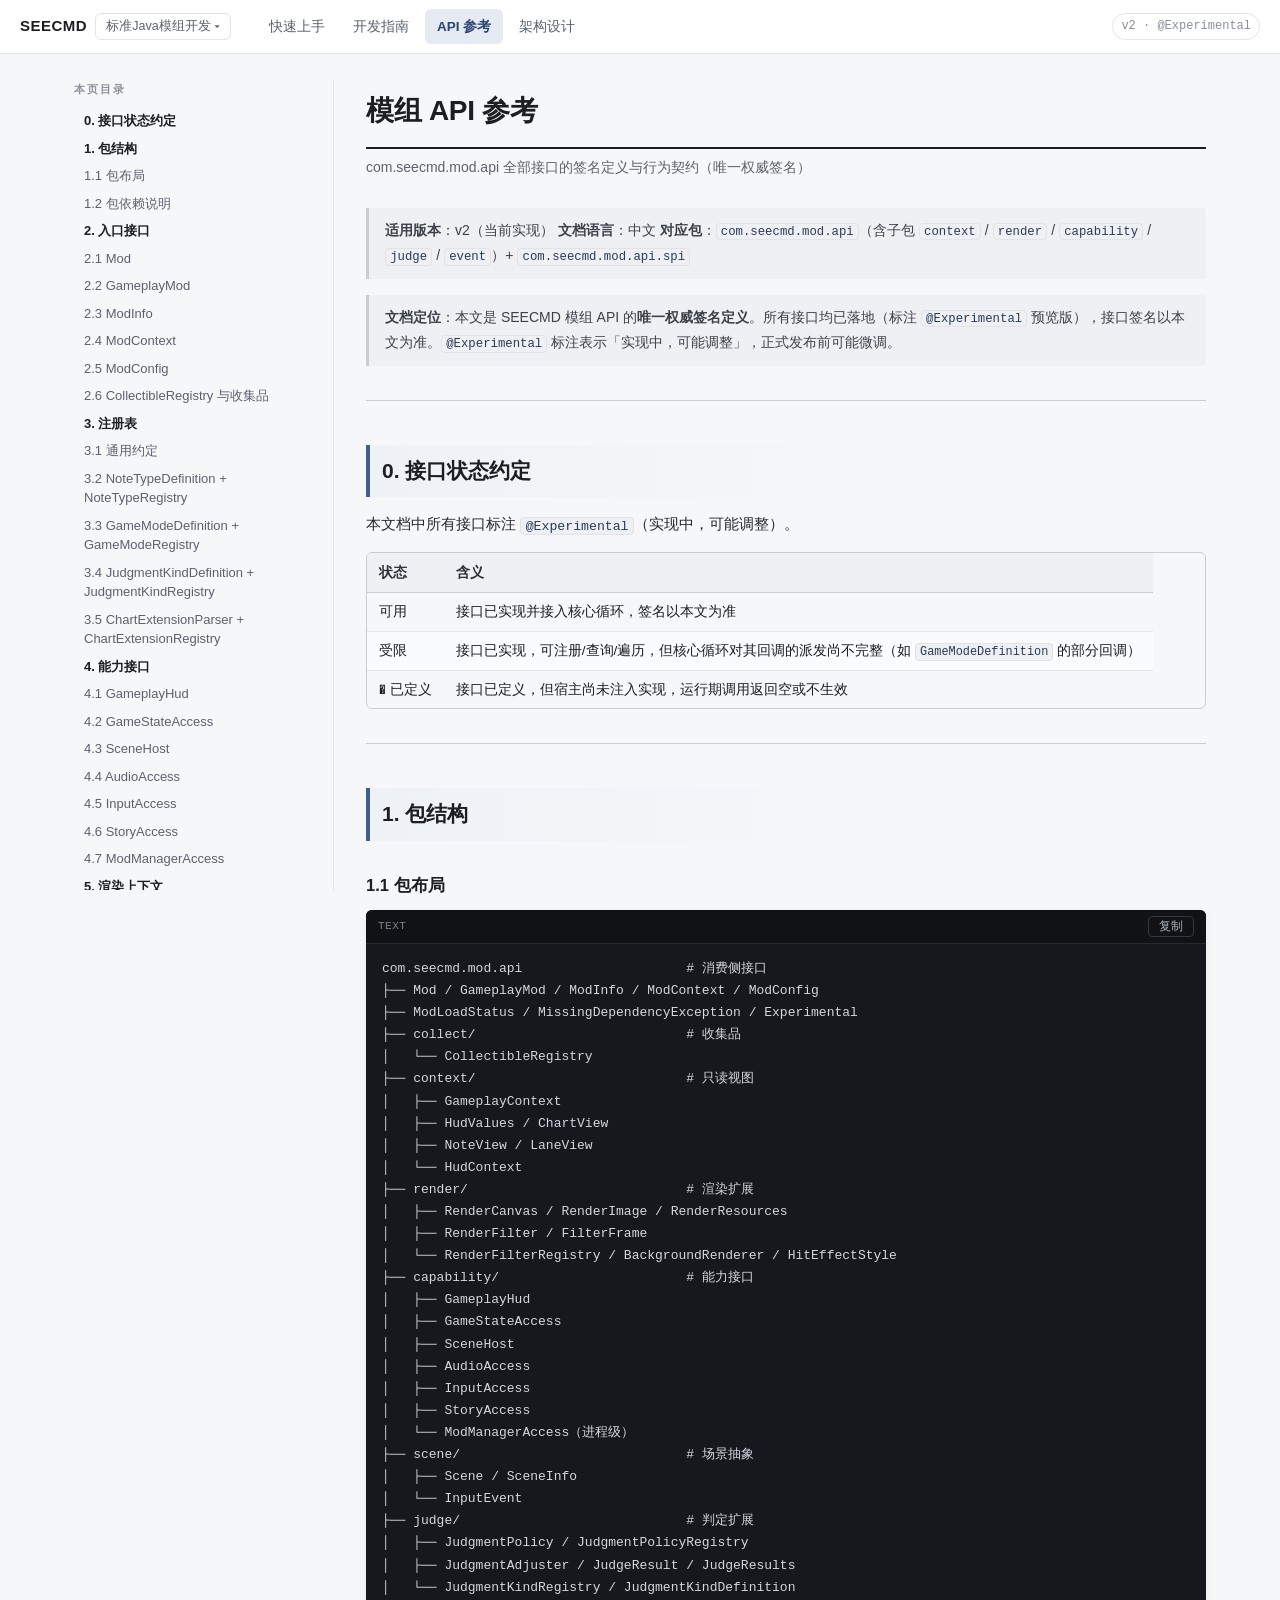
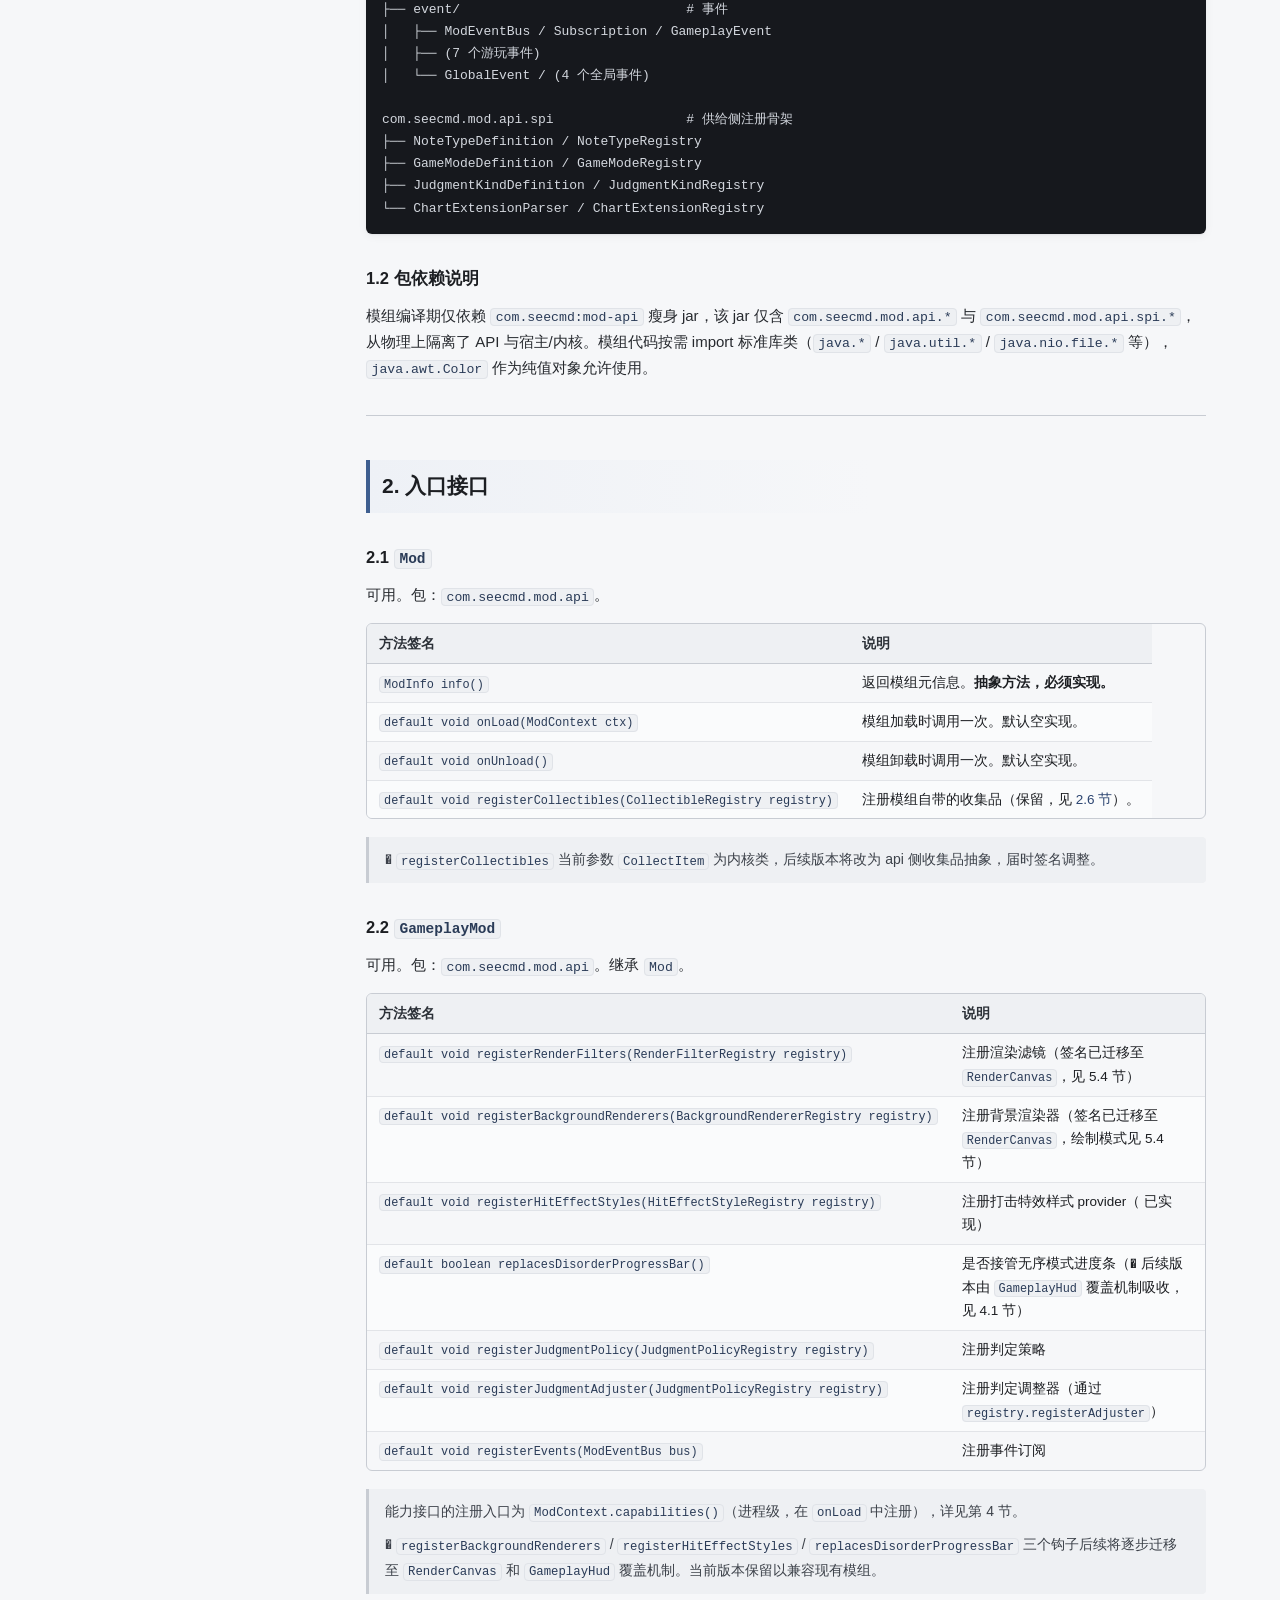
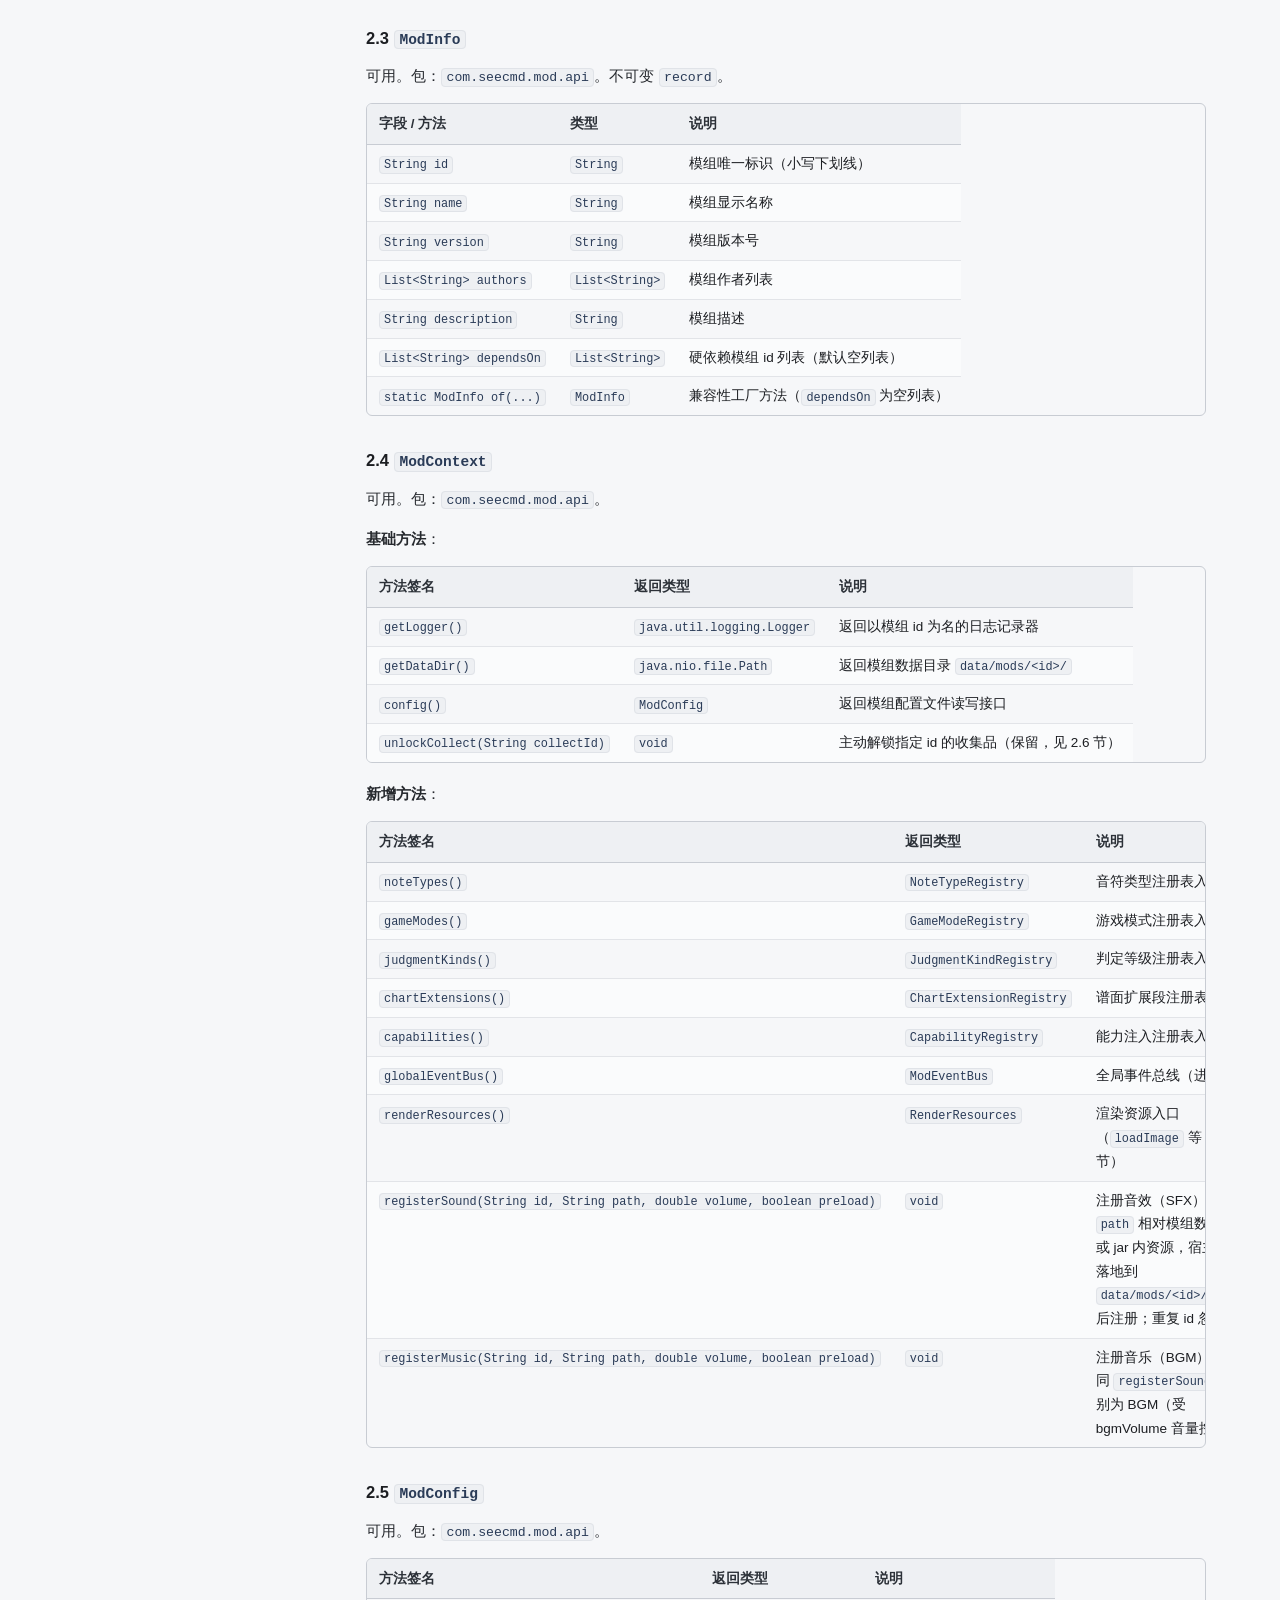
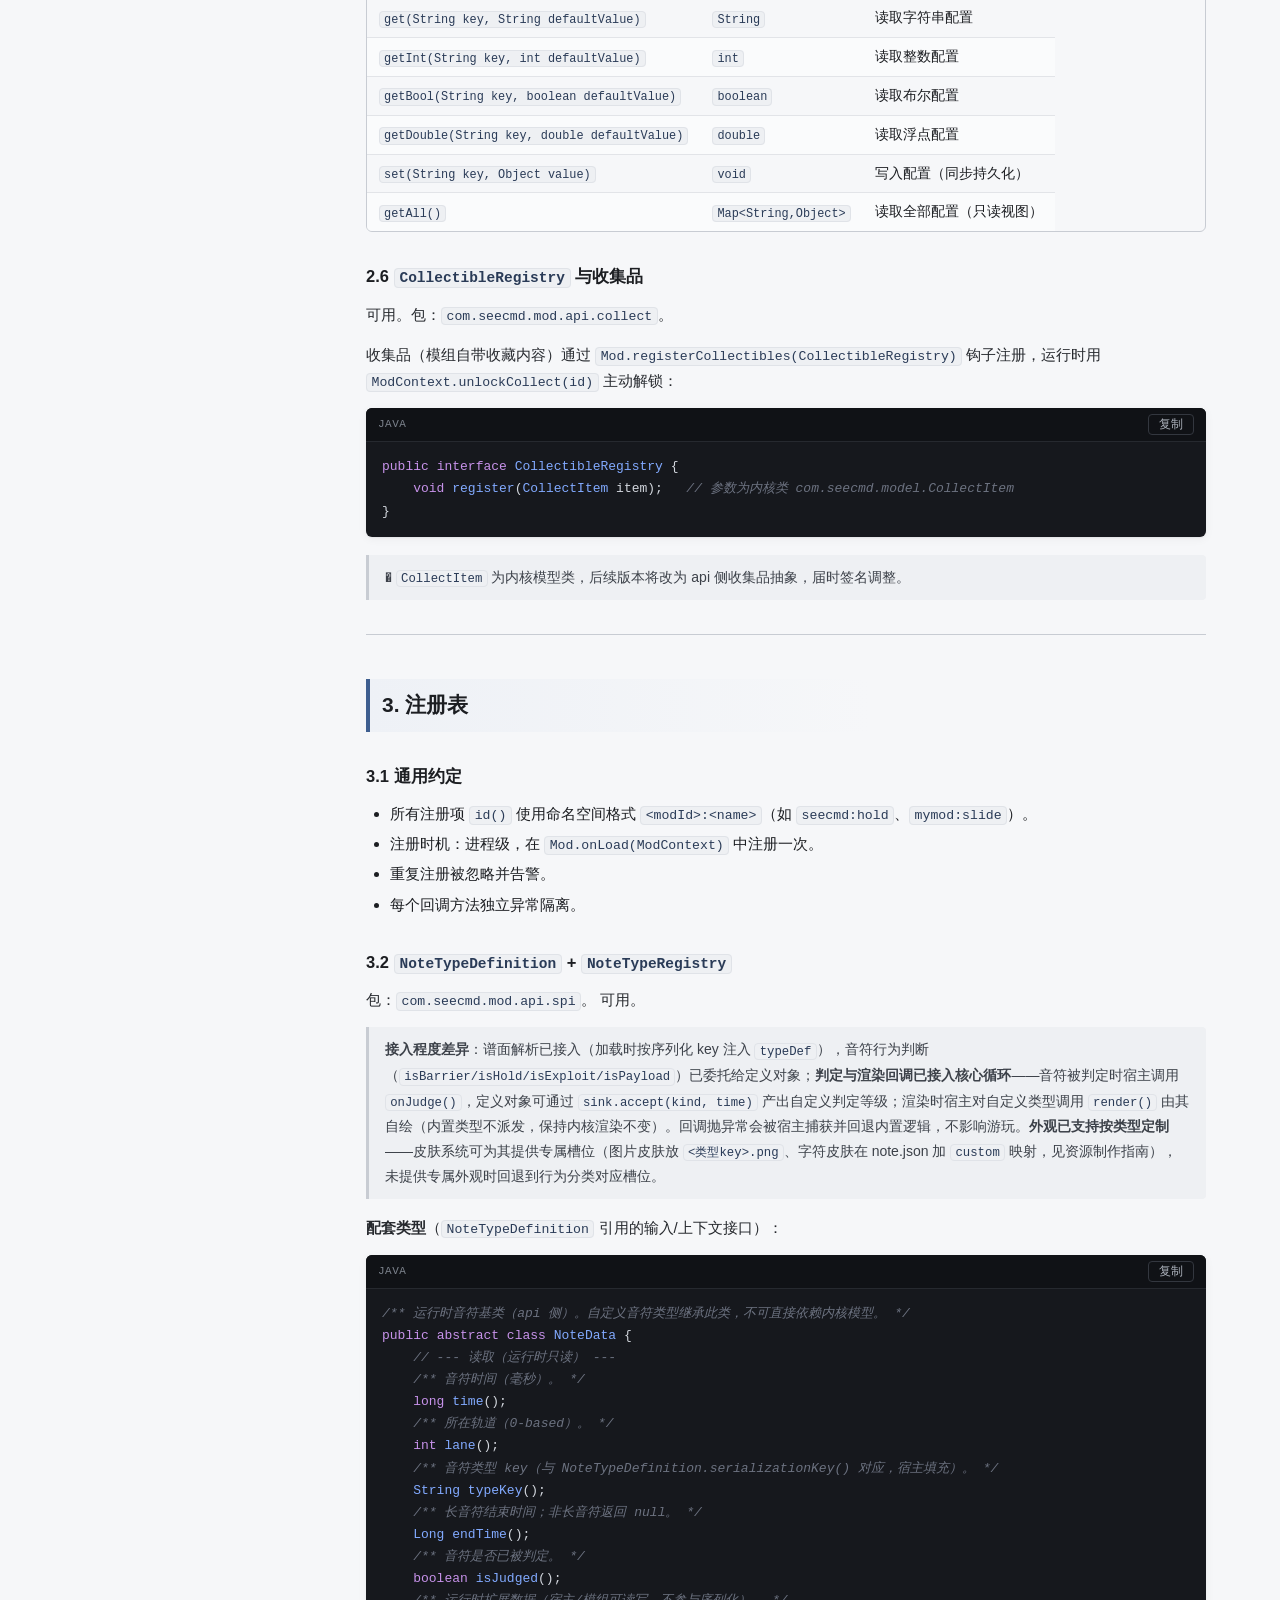
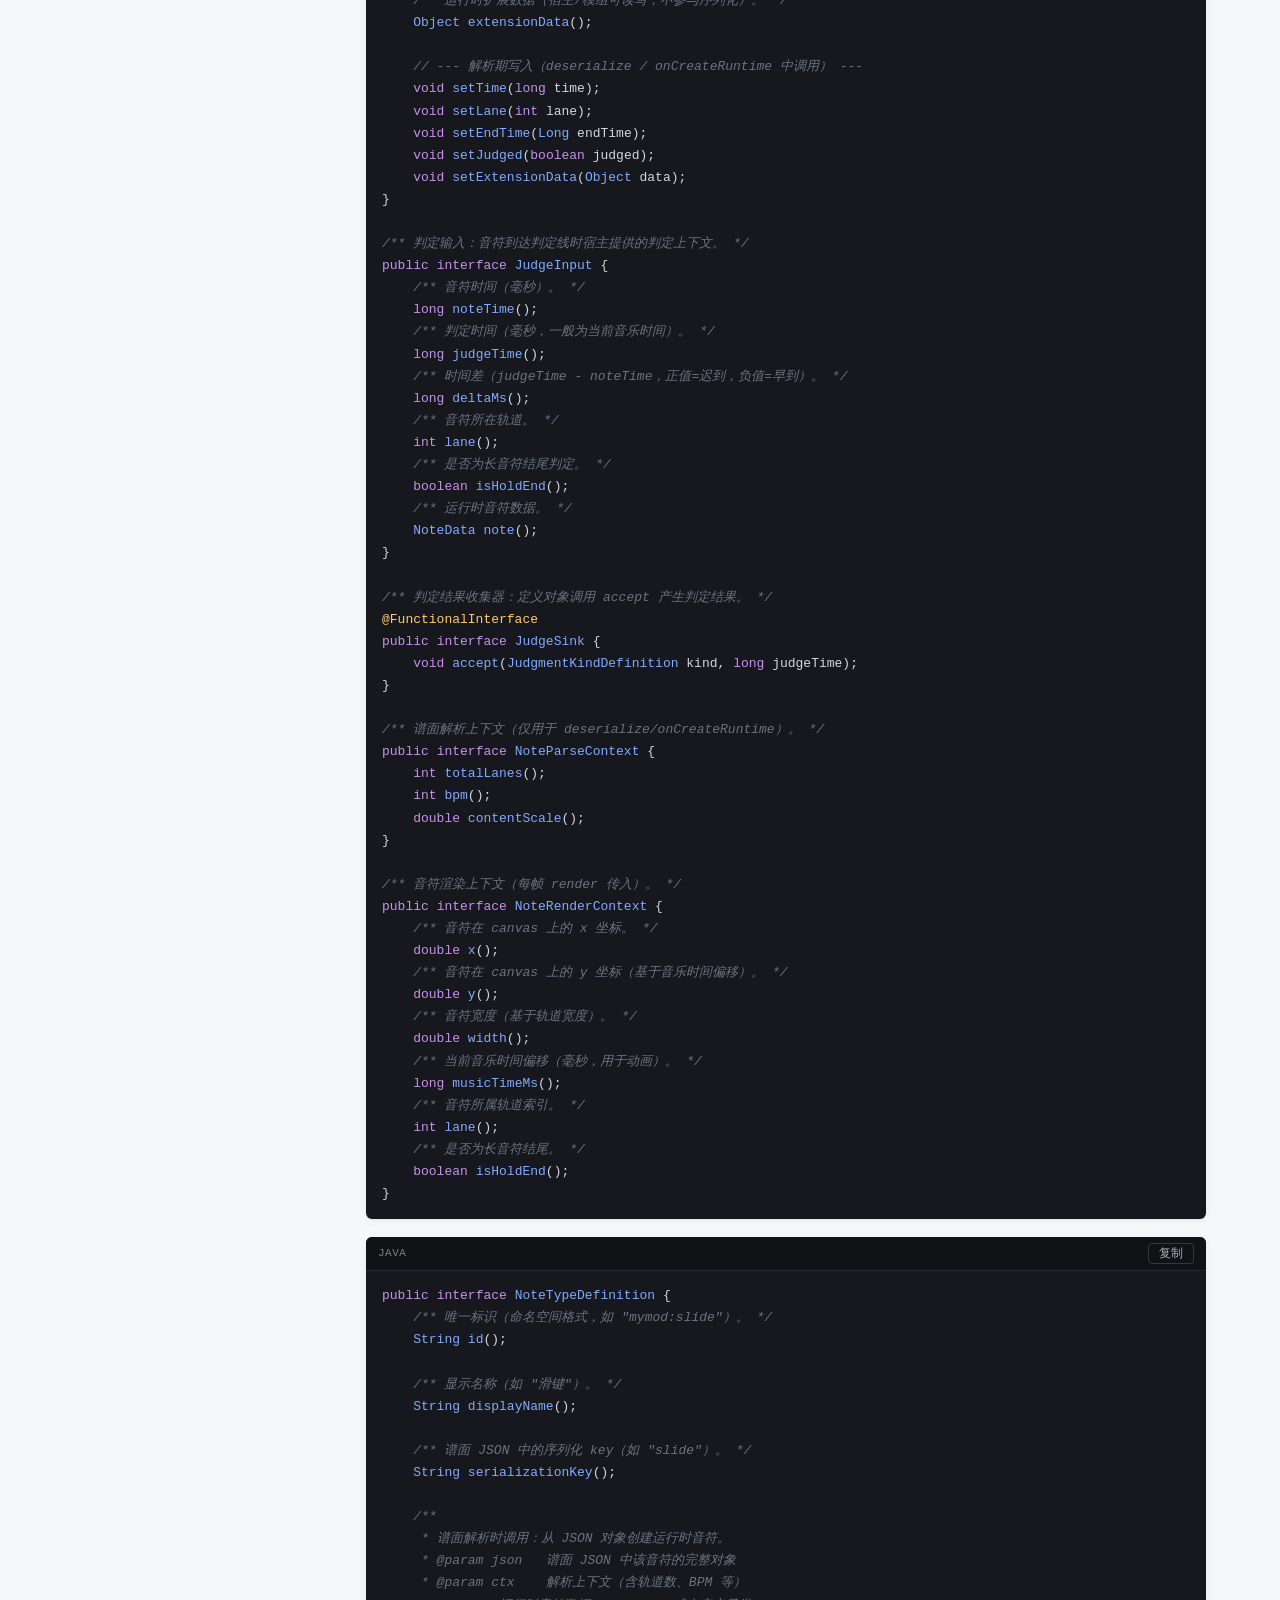
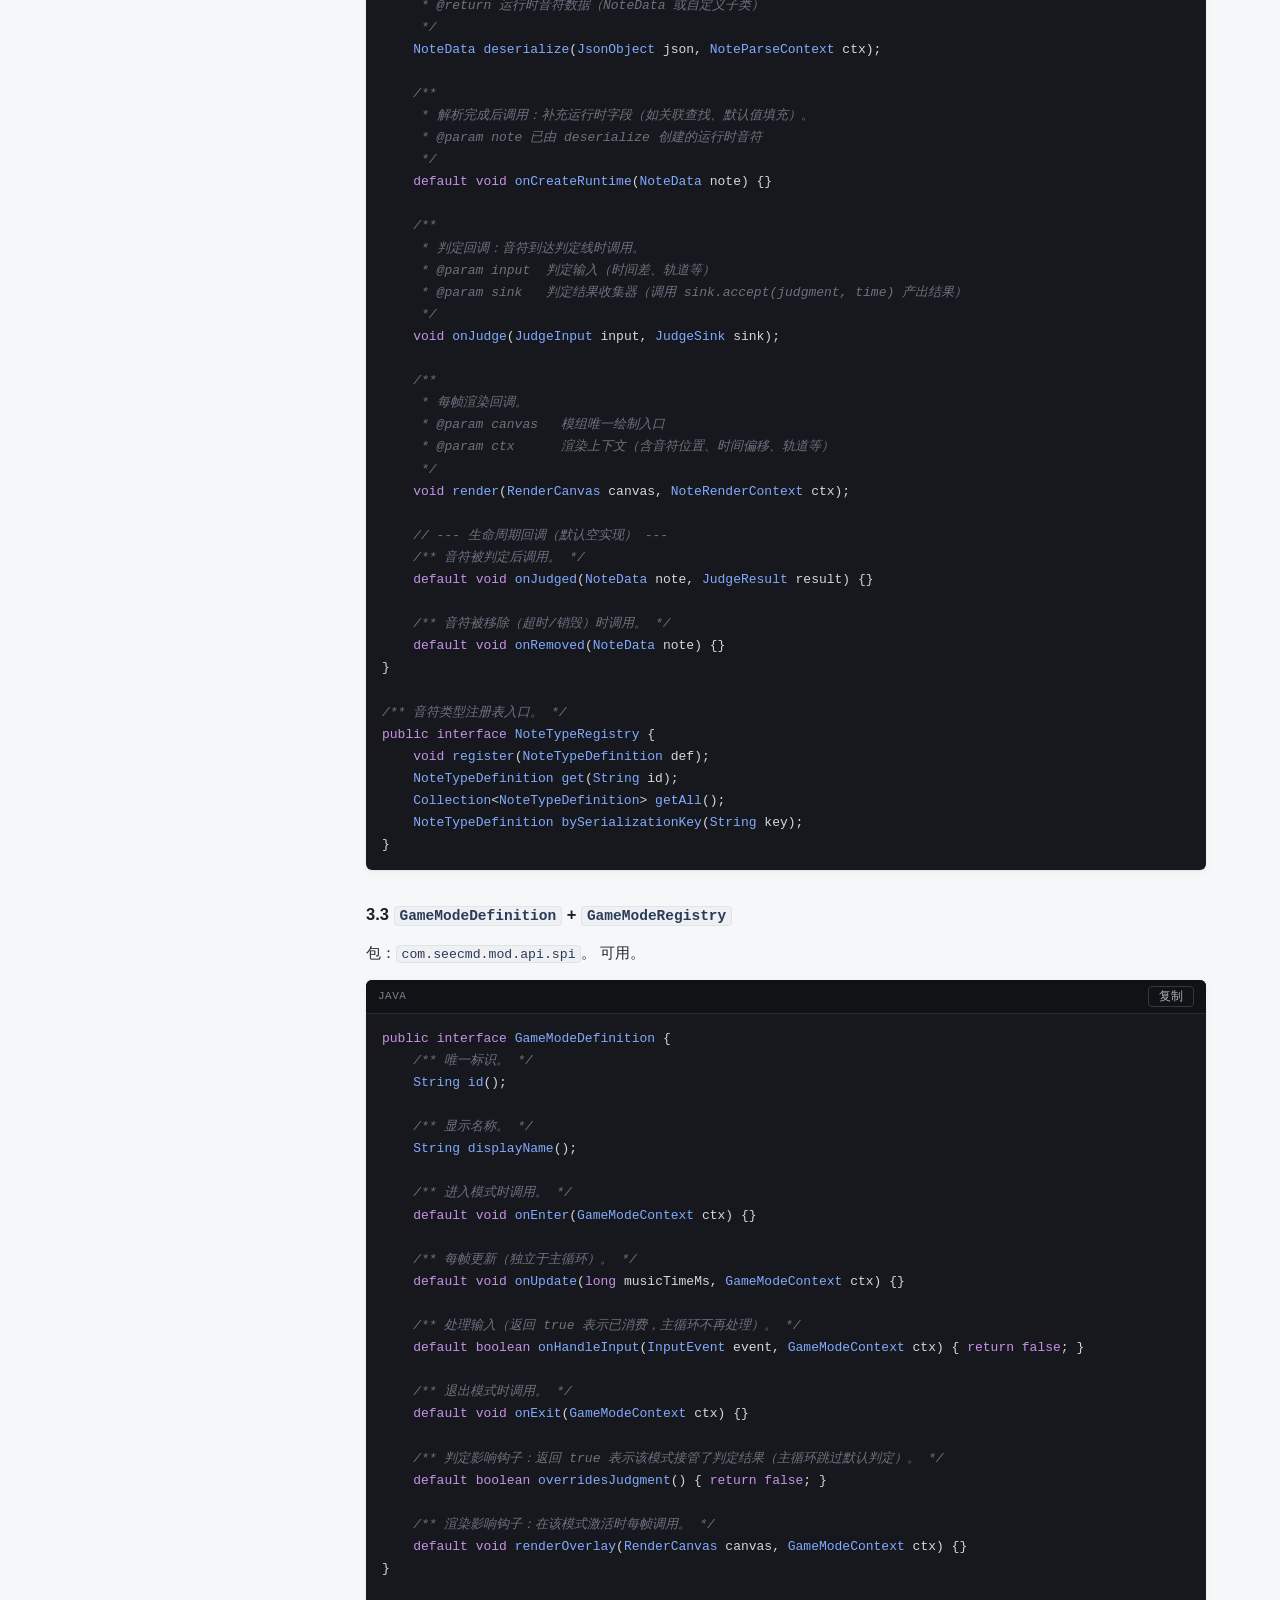
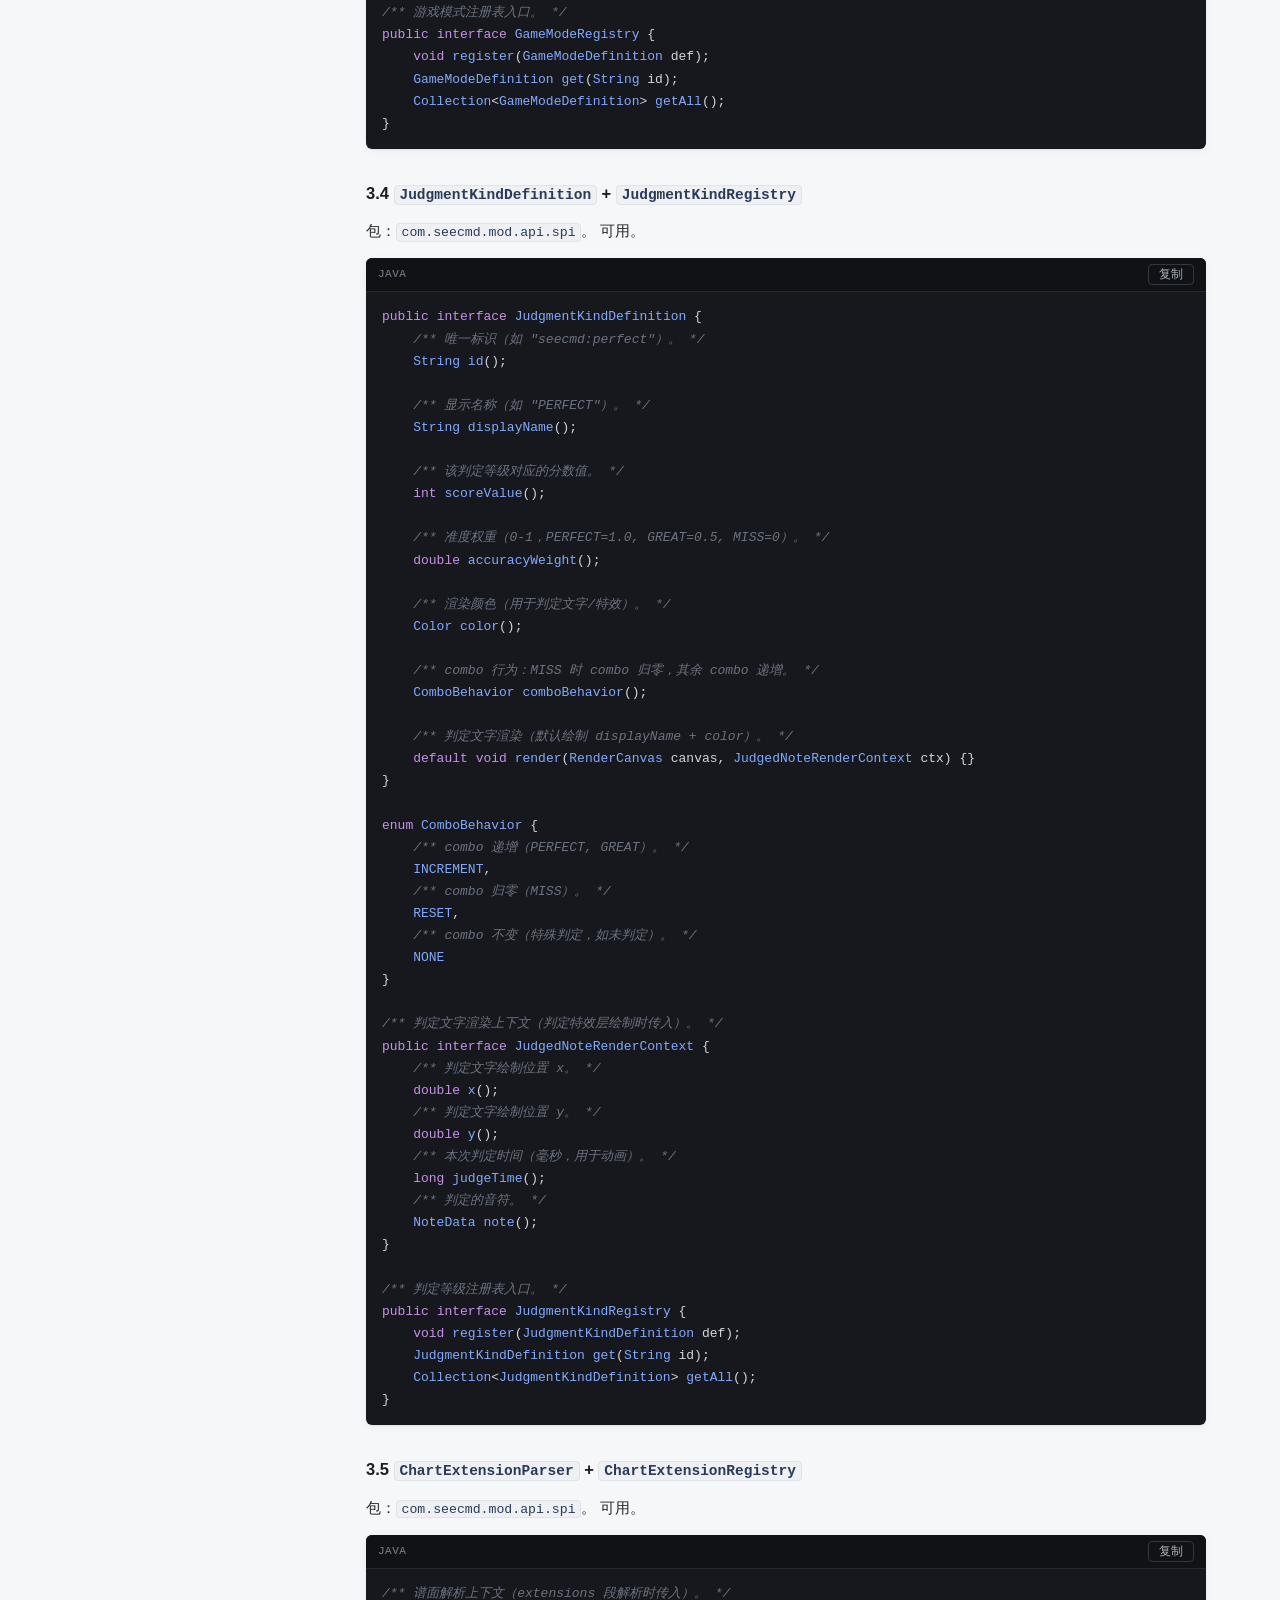
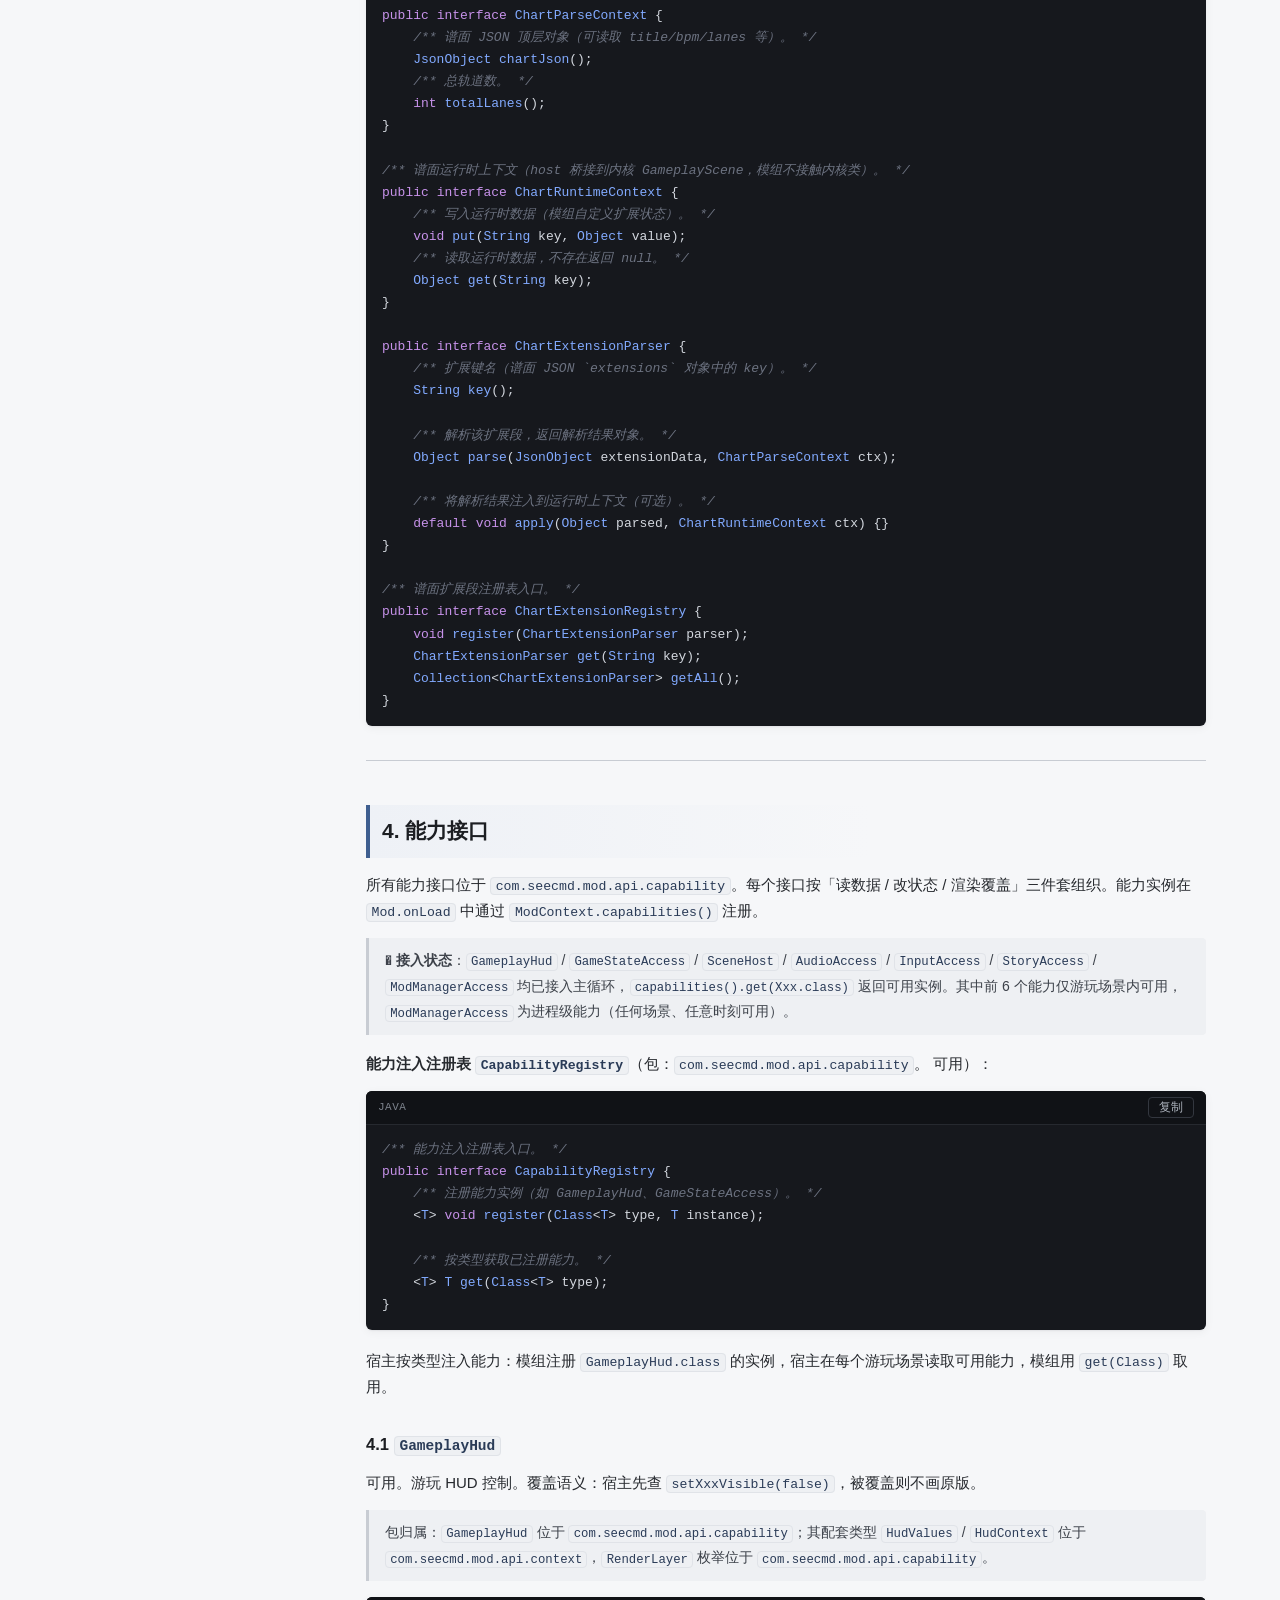
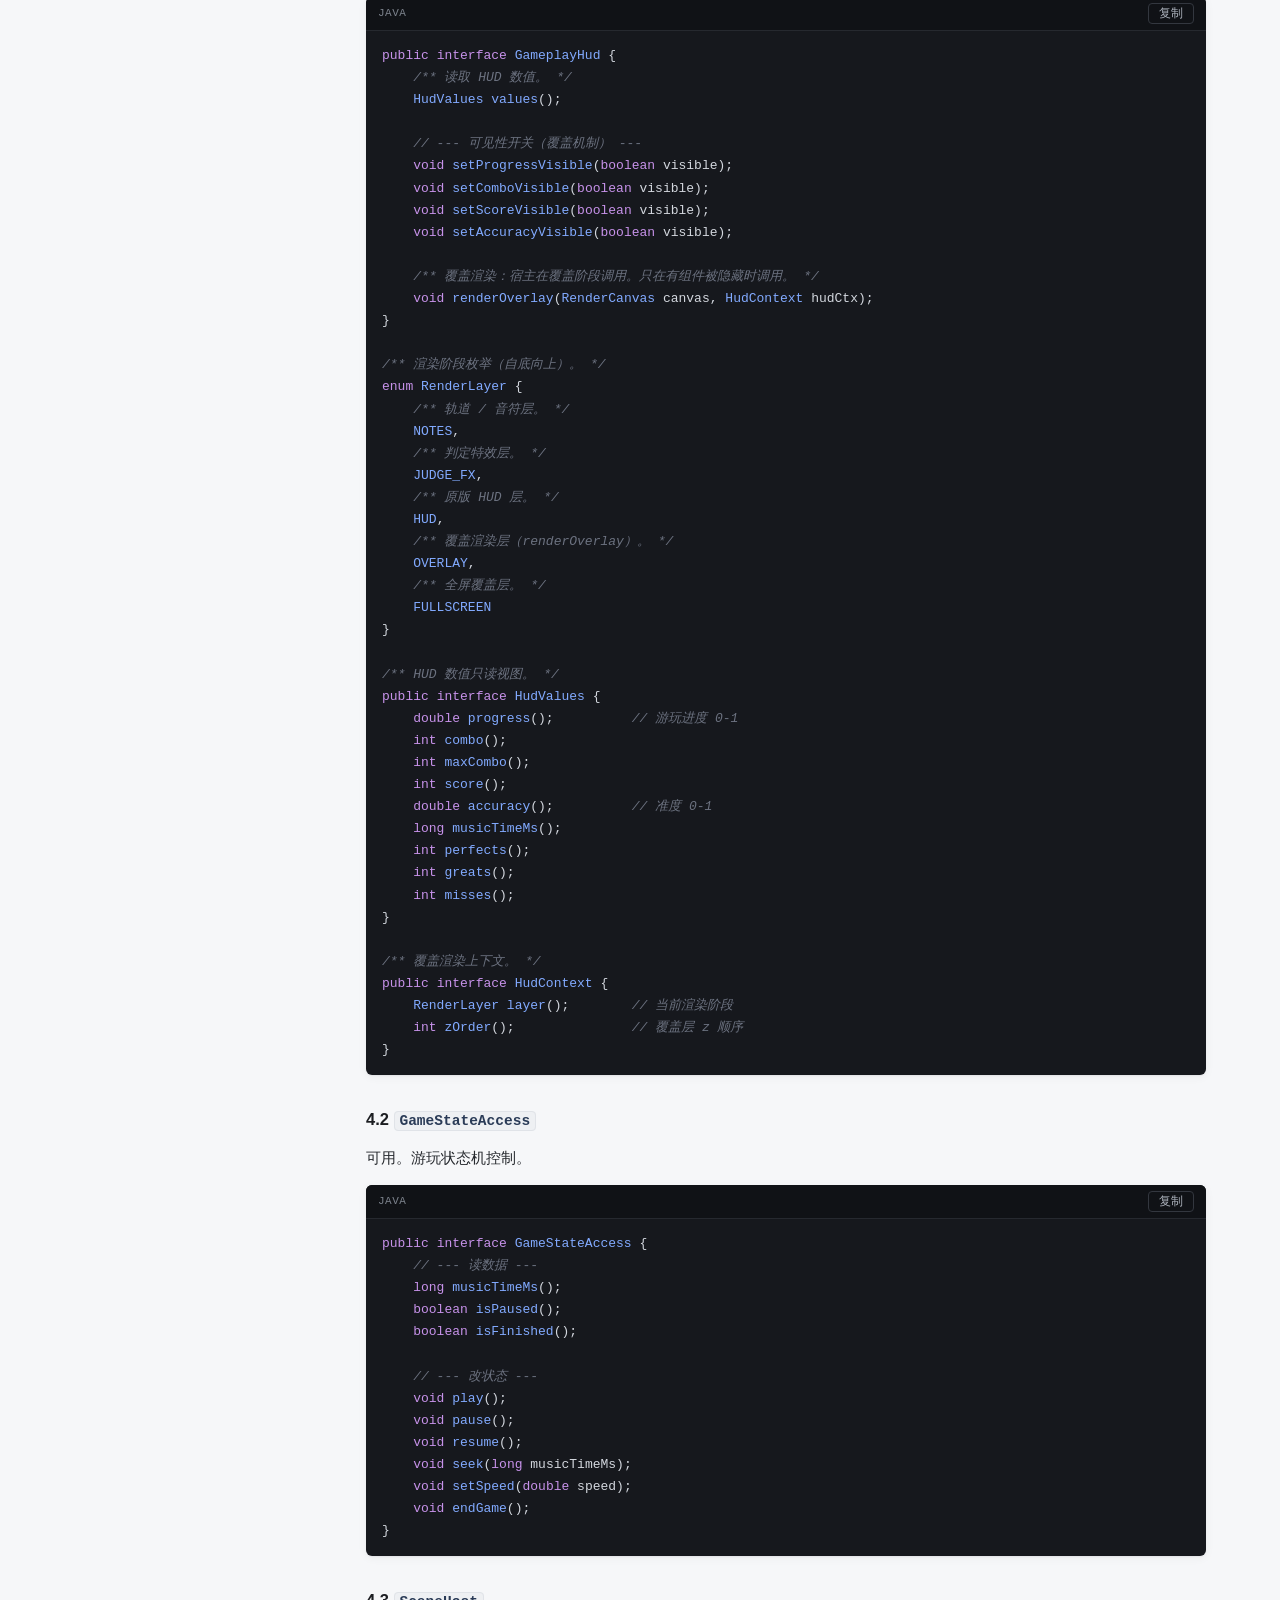
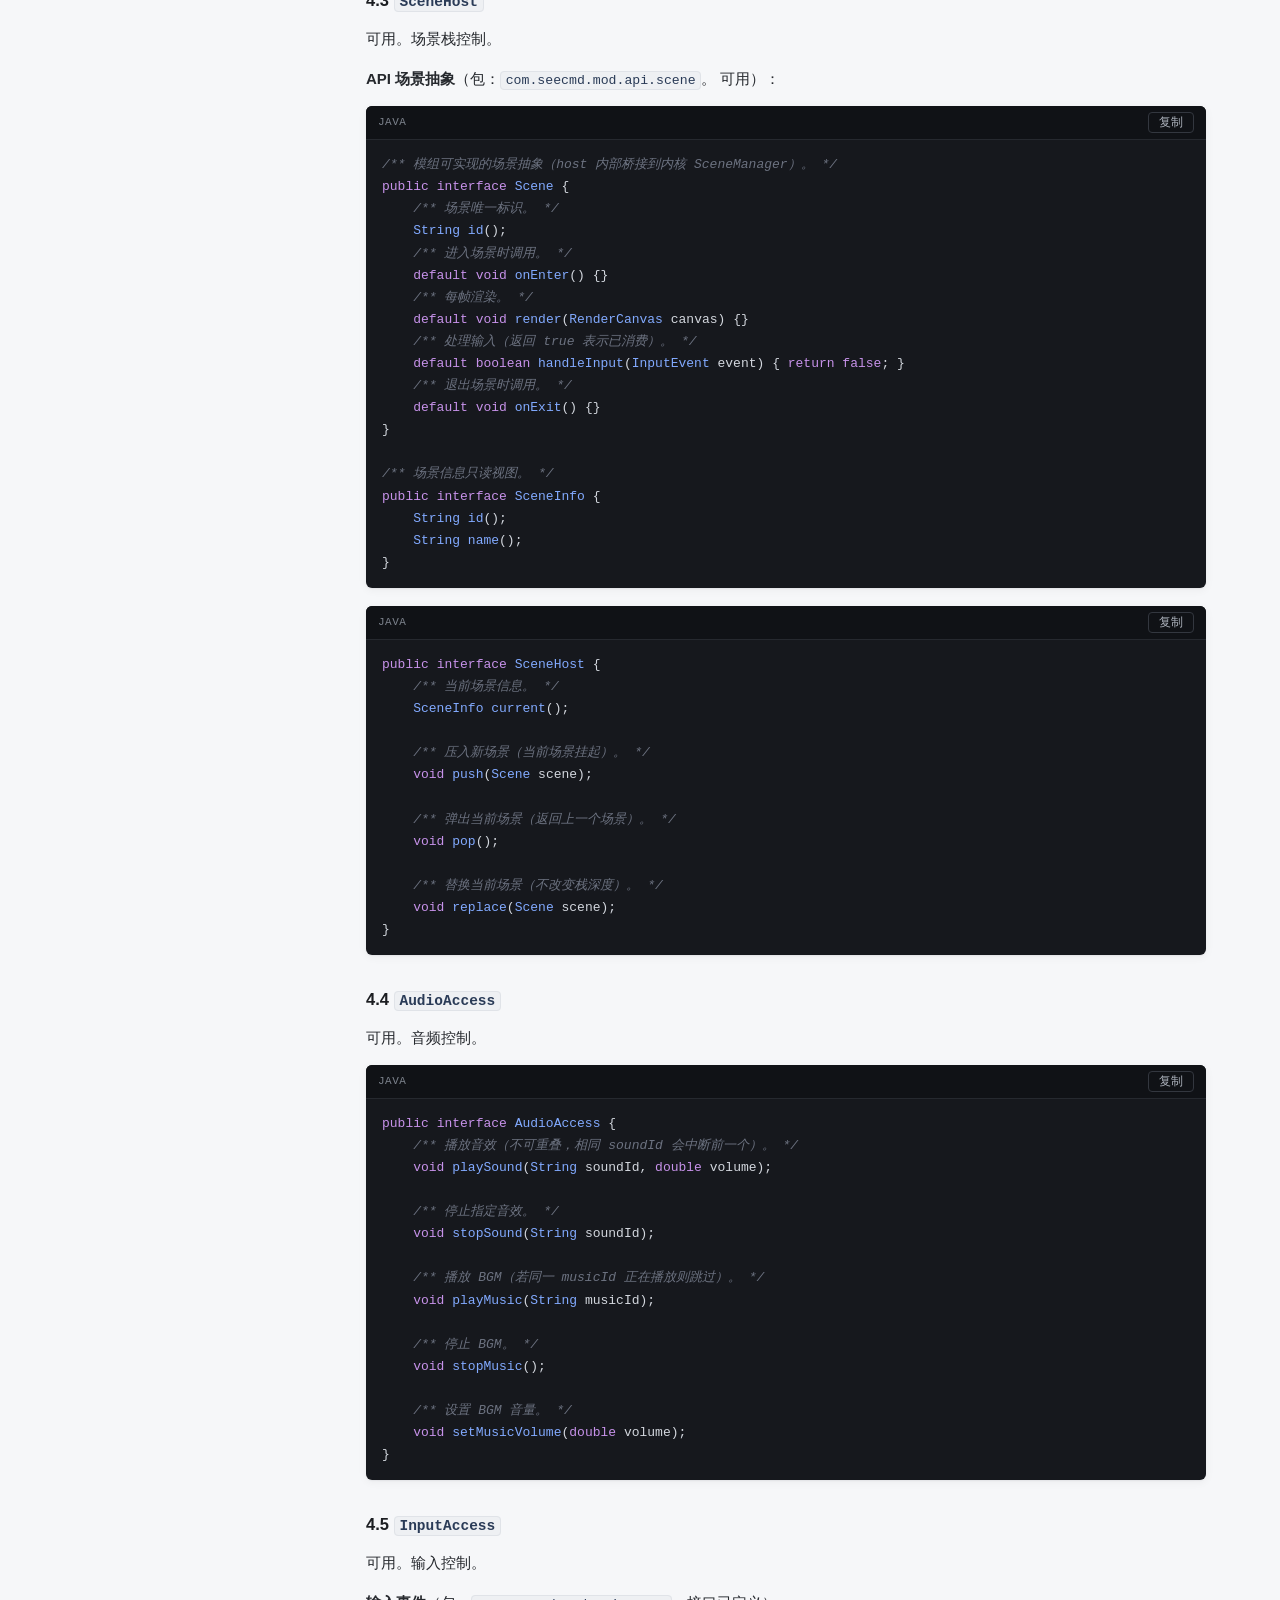
==== api.html @ d3b66484 "Update docs: mod template build, hot deactivation, KEY_HELD; refresh mod-api jar" ====
<!DOCTYPE html>
<html lang="zh-CN">
<head>
<meta charset="UTF-8">
<meta name="viewport" content="width=device-width, initial-scale=1.0">
<title>模组 API 参考 · SEECMD 模组文档</title>
<link rel="stylesheet" href="assets/style.css">
</head>
<body>

<header class="site-header">
  <div class="brand-group">
    <a class="brand" href="index.html">SEECMD</a>
    <div class="doc-switcher">
      <button class="switcher-btn" onclick="toggleMenu(event)">标准Java模组开发 ▾</button>
      <div class="switcher-menu" id="switcherMenu">
        <a href="index.html" class="active">标准Java模组开发文档</a>
        <a href="ths.html" >THS简易语言开发文档</a>
        <a href="assets.html" >资源制作指南</a>
      </div>
    </div>
    <button class="nav-toggle" onclick="toggleNav()" aria-label="菜单">&#9776;</button>
  </div>
  <nav>
    <a href="index.html">快速上手</a>
    <a href="guide.html">开发指南</a>
    <a href="api.html" class="active">API 参考</a>
    <a href="design.html">架构设计</a>
  </nav>
  <span class="version">v2 · @Experimental</span>
</header>
<div class="layout">
<aside class="sidebar"><div class="toc-title">本页目录</div><nav class="toc"><ul><li class="l2"><a href="#0-接口状态约定">0. 接口状态约定</a></li><li class="l2"><a href="#1-包结构">1. 包结构</a></li><li class="l3"><a href="#11-包布局">1.1 包布局</a></li><li class="l3"><a href="#12-包依赖说明">1.2 包依赖说明</a></li><li class="l2"><a href="#2-入口接口">2. 入口接口</a></li><li class="l3"><a href="#21-mod">2.1 Mod</a></li><li class="l3"><a href="#22-gameplaymod">2.2 GameplayMod</a></li><li class="l3"><a href="#23-modinfo">2.3 ModInfo</a></li><li class="l3"><a href="#24-modcontext">2.4 ModContext</a></li><li class="l3"><a href="#25-modconfig">2.5 ModConfig</a></li><li class="l3"><a href="#26-collectibleregistry-与收集品">2.6 CollectibleRegistry 与收集品</a></li><li class="l2"><a href="#3-注册表">3. 注册表</a></li><li class="l3"><a href="#31-通用约定">3.1 通用约定</a></li><li class="l3"><a href="#32-notetypedefinition--notetyperegistry">3.2 NoteTypeDefinition + NoteTypeRegistry</a></li><li class="l3"><a href="#33-gamemodedefinition--gamemoderegistry">3.3 GameModeDefinition + GameModeRegistry</a></li><li class="l3"><a href="#34-judgmentkinddefinition--judgmentkindregistry">3.4 JudgmentKindDefinition + JudgmentKindRegistry</a></li><li class="l3"><a href="#35-chartextensionparser--chartextensionregistry">3.5 ChartExtensionParser + ChartExtensionRegistry</a></li><li class="l2"><a href="#4-能力接口">4. 能力接口</a></li><li class="l3"><a href="#41-gameplayhud">4.1 GameplayHud</a></li><li class="l3"><a href="#42-gamestateaccess">4.2 GameStateAccess</a></li><li class="l3"><a href="#43-scenehost">4.3 SceneHost</a></li><li class="l3"><a href="#44-audioaccess">4.4 AudioAccess</a></li><li class="l3"><a href="#45-inputaccess">4.5 InputAccess</a></li><li class="l3"><a href="#46-storyaccess">4.6 StoryAccess</a></li><li class="l3"><a href="#47-modmanageraccess">4.7 ModManagerAccess</a></li><li class="l2"><a href="#5-渲染上下文">5. 渲染上下文</a></li><li class="l3"><a href="#51-rendercanvas">5.1 RenderCanvas</a></li><li class="l3"><a href="#52-renderresources">5.2 RenderResources</a></li><li class="l3"><a href="#53-filterframe">5.3 FilterFrame</a></li><li class="l3"><a href="#54-renderfilter">5.4 RenderFilter</a></li><li class="l3"><a href="#55-renderfilterregistry">5.5 RenderFilterRegistry</a></li><li class="l3"><a href="#56-hiteffectstyle打击特效">5.6 HitEffectStyle（打击特效）</a></li><li class="l2"><a href="#6-上下文视图">6. 上下文视图</a></li><li class="l3"><a href="#61-gameplaycontext">6.1 GameplayContext</a></li><li class="l3"><a href="#62-noteview">6.2 NoteView</a></li><li class="l3"><a href="#63-laneview">6.3 LaneView</a></li><li class="l3"><a href="#64-hudvalues--chartview">6.4 HudValues / ChartView</a></li><li class="l2"><a href="#7-事件目录">7. 事件目录</a></li><li class="l3"><a href="#71-modeventbus--subscription">7.1 ModEventBus / Subscription</a></li><li class="l3"><a href="#72-游玩事件">7.2 游玩事件</a></li><li class="l3"><a href="#73-全局事件-可用">7.3 全局事件（ 可用）</a></li><li class="l2"><a href="#8-判定扩展">8. 判定扩展</a></li><li class="l3"><a href="#81-judgmentpolicy">8.1 JudgmentPolicy</a></li><li class="l3"><a href="#82-judgmentpolicyregistry">8.2 JudgmentPolicyRegistry</a></li><li class="l3"><a href="#83-judgmentadjuster">8.3 JudgmentAdjuster</a></li><li class="l3"><a href="#84-judgeresult--judgeresults">8.4 JudgeResult / JudgeResults</a></li><li class="l2"><a href="#9-速查表">9. 速查表</a></li><li class="l3"><a href="#可用"> 可用</a></li><li class="l3"><a href="#v2-新增"> v2 新增</a></li><li class="l3"><a href="#规划中"> 规划中</a></li><li class="l2"><a href="#附录-a默认判定窗口">附录 A：默认判定窗口</a></li><li class="l2"><a href="#附录-b版本与兼容性">附录 B：版本与兼容性</a></li></ul></nav></aside>
<main class="content">
<h1>模组 API 参考</h1>
<p class="doc-sub">com.seecmd.mod.api 全部接口的签名定义与行为契约（唯一权威签名）</p>
<blockquote><p><strong>适用版本</strong>：v2（当前实现）
<strong>文档语言</strong>：中文
<strong>对应包</strong>：<code>com.seecmd.mod.api</code>（含子包 <code>context</code> / <code>render</code> / <code>capability</code> / <code>judge</code> / <code>event</code>）+ <code>com.seecmd.mod.api.spi</code></p></blockquote>
<blockquote><p><strong>文档定位</strong>：本文是 SEECMD 模组 API 的<strong>唯一权威签名定义</strong>。所有接口均已落地（标注 <code>@Experimental</code> 预览版），接口签名以本文为准。<code>@Experimental</code> 标注表示「实现中，可能调整」，正式发布前可能微调。</p></blockquote>
<hr>
<h2 id="0-接口状态约定">0. 接口状态约定</h2>
<p>本文档中所有接口标注 <code>@Experimental</code>（实现中，可能调整）。</p>
<table><thead><tr><th>状态</th><th>含义</th></tr></thead><tbody><tr><td> 可用</td><td>接口已实现并接入核心循环，签名以本文为准</td></tr><tr><td> 受限</td><td>接口已实现，可注册/查询/遍历，但核心循环对其回调的派发尚不完整（如 <code>GameModeDefinition</code> 的部分回调）</td></tr><tr><td>� 已定义</td><td>接口已定义，但宿主尚未注入实现，运行期调用返回空或不生效</td></tr></tbody></table>
<hr>
<h2 id="1-包结构">1. 包结构</h2>
<h3 id="11-包布局">1.1 包布局</h3>
<div class="code-wrap"><div class="code-head"><span class="code-lang">text</span></div><pre><code>com.seecmd.mod.api                     # 消费侧接口
├── Mod / GameplayMod / ModInfo / ModContext / ModConfig
├── ModLoadStatus / MissingDependencyException / Experimental
├── collect/                           # 收集品
│   └── CollectibleRegistry
├── context/                           # 只读视图
│   ├── GameplayContext
│   ├── HudValues / ChartView
│   ├── NoteView / LaneView
│   └── HudContext
├── render/                            # 渲染扩展
│   ├── RenderCanvas / RenderImage / RenderResources
│   ├── RenderFilter / FilterFrame
│   └── RenderFilterRegistry / BackgroundRenderer / HitEffectStyle
├── capability/                        # 能力接口
│   ├── GameplayHud
│   ├── GameStateAccess
│   ├── SceneHost
│   ├── AudioAccess
│   ├── InputAccess
│   ├── StoryAccess
│   └── ModManagerAccess（进程级）
├── scene/                             # 场景抽象
│   ├── Scene / SceneInfo
│   └── InputEvent
├── judge/                             # 判定扩展
│   ├── JudgmentPolicy / JudgmentPolicyRegistry
│   ├── JudgmentAdjuster / JudgeResult / JudgeResults
│   └── JudgmentKindRegistry / JudgmentKindDefinition
├── event/                             # 事件
│   ├── ModEventBus / Subscription / GameplayEvent
│   ├── (7 个游玩事件)
│   └── GlobalEvent / (4 个全局事件)

com.seecmd.mod.api.spi                 # 供给侧注册骨架
├── NoteTypeDefinition / NoteTypeRegistry
├── GameModeDefinition / GameModeRegistry
├── JudgmentKindDefinition / JudgmentKindRegistry
└── ChartExtensionParser / ChartExtensionRegistry</code></pre></div>
<h3 id="12-包依赖说明">1.2 包依赖说明</h3>
<p>模组编译期仅依赖 <code>com.seecmd:mod-api</code> 瘦身 jar，该 jar 仅含 <code>com.seecmd.mod.api.*</code> 与 <code>com.seecmd.mod.api.spi.*</code>，从物理上隔离了 API 与宿主/内核。模组代码按需 import 标准库类（<code>java.*</code> / <code>java.util.*</code> / <code>java.nio.file.*</code> 等），<code>java.awt.Color</code> 作为纯值对象允许使用。</p>
<hr>
<h2 id="2-入口接口">2. 入口接口</h2>
<h3 id="21-mod">2.1 <code>Mod</code></h3>
<p> 可用。包：<code>com.seecmd.mod.api</code>。</p>
<table><thead><tr><th>方法签名</th><th>说明</th></tr></thead><tbody><tr><td><code>ModInfo info()</code></td><td>返回模组元信息。<strong>抽象方法，必须实现。</strong></td></tr><tr><td><code>default void onLoad(ModContext ctx)</code></td><td>模组加载时调用一次。默认空实现。</td></tr><tr><td><code>default void onUnload()</code></td><td>模组卸载时调用一次。默认空实现。</td></tr><tr><td><code>default void registerCollectibles(CollectibleRegistry registry)</code></td><td>注册模组自带的收集品（保留，见 <a href="#26-节">2.6 节</a>）。</td></tr></tbody></table>
<blockquote><p>� <code>registerCollectibles</code> 当前参数 <code>CollectItem</code> 为内核类，后续版本将改为 api 侧收集品抽象，届时签名调整。</p></blockquote>
<h3 id="22-gameplaymod">2.2 <code>GameplayMod</code></h3>
<p> 可用。包：<code>com.seecmd.mod.api</code>。继承 <code>Mod</code>。</p>
<table><thead><tr><th>方法签名</th><th>说明</th></tr></thead><tbody><tr><td><code>default void registerRenderFilters(RenderFilterRegistry registry)</code></td><td>注册渲染滤镜（签名已迁移至 <code>RenderCanvas</code>，见 5.4 节）</td></tr><tr><td><code>default void registerBackgroundRenderers(BackgroundRendererRegistry registry)</code></td><td>注册背景渲染器（签名已迁移至 <code>RenderCanvas</code>，绘制模式见 5.4 节）</td></tr><tr><td><code>default void registerHitEffectStyles(HitEffectStyleRegistry registry)</code></td><td>注册打击特效样式 provider（ 已实现）</td></tr><tr><td><code>default boolean replacesDisorderProgressBar()</code></td><td>是否接管无序模式进度条（� 后续版本由 <code>GameplayHud</code> 覆盖机制吸收，见 4.1 节）</td></tr><tr><td><code>default void registerJudgmentPolicy(JudgmentPolicyRegistry registry)</code></td><td>注册判定策略</td></tr><tr><td><code>default void registerJudgmentAdjuster(JudgmentPolicyRegistry registry)</code></td><td>注册判定调整器（通过 <code>registry.registerAdjuster</code>）</td></tr><tr><td><code>default void registerEvents(ModEventBus bus)</code></td><td>注册事件订阅</td></tr></tbody></table>
<blockquote><p>能力接口的注册入口为 <code>ModContext.capabilities()</code>（进程级，在 <code>onLoad</code> 中注册），详见第 4 节。</p><p>� <code>registerBackgroundRenderers</code> / <code>registerHitEffectStyles</code> / <code>replacesDisorderProgressBar</code> 三个钩子后续将逐步迁移至 <code>RenderCanvas</code> 和 <code>GameplayHud</code> 覆盖机制。当前版本保留以兼容现有模组。</p></blockquote>
<h3 id="23-modinfo">2.3 <code>ModInfo</code></h3>
<p> 可用。包：<code>com.seecmd.mod.api</code>。不可变 <code>record</code>。</p>
<table><thead><tr><th>字段 / 方法</th><th>类型</th><th>说明</th></tr></thead><tbody><tr><td><code>String id</code></td><td><code>String</code></td><td>模组唯一标识（小写下划线）</td></tr><tr><td><code>String name</code></td><td><code>String</code></td><td>模组显示名称</td></tr><tr><td><code>String version</code></td><td><code>String</code></td><td>模组版本号</td></tr><tr><td><code>List&lt;String&gt; authors</code></td><td><code>List&lt;String&gt;</code></td><td>模组作者列表</td></tr><tr><td><code>String description</code></td><td><code>String</code></td><td>模组描述</td></tr><tr><td><code>List&lt;String&gt; dependsOn</code></td><td><code>List&lt;String&gt;</code></td><td>硬依赖模组 id 列表（默认空列表）</td></tr><tr><td><code>static ModInfo of(...)</code></td><td><code>ModInfo</code></td><td>兼容性工厂方法（<code>dependsOn</code> 为空列表）</td></tr></tbody></table>
<h3 id="24-modcontext">2.4 <code>ModContext</code></h3>
<p> 可用。包：<code>com.seecmd.mod.api</code>。</p>
<p><strong>基础方法</strong>：</p>
<table><thead><tr><th>方法签名</th><th>返回类型</th><th>说明</th></tr></thead><tbody><tr><td><code>getLogger()</code></td><td><code>java.util.logging.Logger</code></td><td>返回以模组 id 为名的日志记录器</td></tr><tr><td><code>getDataDir()</code></td><td><code>java.nio.file.Path</code></td><td>返回模组数据目录 <code>data/mods/&lt;id&gt;/</code></td></tr><tr><td><code>config()</code></td><td><code>ModConfig</code></td><td>返回模组配置文件读写接口</td></tr><tr><td><code>unlockCollect(String collectId)</code></td><td><code>void</code></td><td>主动解锁指定 id 的收集品（保留，见 2.6 节）</td></tr></tbody></table>
<p><strong>新增方法</strong>：</p>
<table><thead><tr><th>方法签名</th><th>返回类型</th><th>说明</th></tr></thead><tbody><tr><td><code>noteTypes()</code></td><td><code>NoteTypeRegistry</code></td><td>音符类型注册表入口</td></tr><tr><td><code>gameModes()</code></td><td><code>GameModeRegistry</code></td><td>游戏模式注册表入口</td></tr><tr><td><code>judgmentKinds()</code></td><td><code>JudgmentKindRegistry</code></td><td>判定等级注册表入口</td></tr><tr><td><code>chartExtensions()</code></td><td><code>ChartExtensionRegistry</code></td><td>谱面扩展段注册表入口</td></tr><tr><td><code>capabilities()</code></td><td><code>CapabilityRegistry</code></td><td>能力注入注册表入口</td></tr><tr><td><code>globalEventBus()</code></td><td><code>ModEventBus</code></td><td>全局事件总线（进程级）</td></tr><tr><td><code>renderResources()</code></td><td><code>RenderResources</code></td><td>渲染资源入口（<code>loadImage</code> 等，见 5.2 节）</td></tr><tr><td><code>registerSound(String id, String path, double volume, boolean preload)</code></td><td><code>void</code></td><td>注册音效（SFX）。<code>path</code> 相对模组数据目录或 jar 内资源，宿主将其落地到 <code>data/mods/&lt;id&gt;/audio/</code> 后注册；重复 id 忽略</td></tr><tr><td><code>registerMusic(String id, String path, double volume, boolean preload)</code></td><td><code>void</code></td><td>注册音乐（BGM）。语义同 <code>registerSound</code>，类别为 BGM（受 bgmVolume 音量控制）</td></tr></tbody></table>
<h3 id="25-modconfig">2.5 <code>ModConfig</code></h3>
<p> 可用。包：<code>com.seecmd.mod.api</code>。</p>
<table><thead><tr><th>方法签名</th><th>返回类型</th><th>说明</th></tr></thead><tbody><tr><td><code>get(String key, String defaultValue)</code></td><td><code>String</code></td><td>读取字符串配置</td></tr><tr><td><code>getInt(String key, int defaultValue)</code></td><td><code>int</code></td><td>读取整数配置</td></tr><tr><td><code>getBool(String key, boolean defaultValue)</code></td><td><code>boolean</code></td><td>读取布尔配置</td></tr><tr><td><code>getDouble(String key, double defaultValue)</code></td><td><code>double</code></td><td>读取浮点配置</td></tr><tr><td><code>set(String key, Object value)</code></td><td><code>void</code></td><td>写入配置（同步持久化）</td></tr><tr><td><code>getAll()</code></td><td><code>Map&lt;String,Object&gt;</code></td><td>读取全部配置（只读视图）</td></tr></tbody></table>
<h3 id="26-collectibleregistry-与收集品">2.6 <code>CollectibleRegistry</code> 与收集品</h3>
<p> 可用。包：<code>com.seecmd.mod.api.collect</code>。</p>
<p>收集品（模组自带收藏内容）通过 <code>Mod.registerCollectibles(CollectibleRegistry)</code> 钩子注册，运行时用 <code>ModContext.unlockCollect(id)</code> 主动解锁：</p>
<div class="code-wrap"><div class="code-head"><span class="code-lang">java</span></div><pre><code>public interface CollectibleRegistry {
    void register(CollectItem item);   // 参数为内核类 com.seecmd.model.CollectItem
}</code></pre></div>
<blockquote><p>� <code>CollectItem</code> 为内核模型类，后续版本将改为 api 侧收集品抽象，届时签名调整。</p></blockquote>
<hr>
<h2 id="3-注册表">3. 注册表</h2>
<h3 id="31-通用约定">3.1 通用约定</h3>
<ul><li>所有注册项 <code>id()</code> 使用命名空间格式 <code>&lt;modId&gt;:&lt;name&gt;</code>（如 <code>seecmd:hold</code>、<code>mymod:slide</code>）。</li><li>注册时机：进程级，在 <code>Mod.onLoad(ModContext)</code> 中注册一次。</li><li>重复注册被忽略并告警。</li><li>每个回调方法独立异常隔离。</li></ul>
<h3 id="32-notetypedefinition--notetyperegistry">3.2 <code>NoteTypeDefinition</code> + <code>NoteTypeRegistry</code></h3>
<p>包：<code>com.seecmd.mod.api.spi</code>。 可用。</p>
<blockquote><p> <strong>接入程度差异</strong>：谱面解析已接入（加载时按序列化 key 注入 <code>typeDef</code>），音符行为判断（<code>isBarrier/isHold/isExploit/isPayload</code>）已委托给定义对象；<strong>判定与渲染回调已接入核心循环</strong>——音符被判定时宿主调用 <code>onJudge()</code>，定义对象可通过 <code>sink.accept(kind, time)</code> 产出自定义判定等级；渲染时宿主对自定义类型调用 <code>render()</code> 由其自绘（内置类型不派发，保持内核渲染不变）。回调抛异常会被宿主捕获并回退内置逻辑，不影响游玩。<strong>外观已支持按类型定制</strong>——皮肤系统可为其提供专属槽位（图片皮肤放 <code>&lt;类型key&gt;.png</code>、字符皮肤在 note.json 加 <code>custom</code> 映射，见资源制作指南），未提供专属外观时回退到行为分类对应槽位。</p></blockquote>
<p><strong>配套类型</strong>（<code>NoteTypeDefinition</code> 引用的输入/上下文接口）：</p>
<div class="code-wrap"><div class="code-head"><span class="code-lang">java</span></div><pre><code>/** 运行时音符基类（api 侧）。自定义音符类型继承此类，不可直接依赖内核模型。 */
public abstract class NoteData {
    // --- 读取（运行时只读） ---
    /** 音符时间（毫秒）。 */
    long time();
    /** 所在轨道（0-based）。 */
    int lane();
    /** 音符类型 key（与 NoteTypeDefinition.serializationKey() 对应，宿主填充）。 */
    String typeKey();
    /** 长音符结束时间；非长音符返回 null。 */
    Long endTime();
    /** 音符是否已被判定。 */
    boolean isJudged();
    /** 运行时扩展数据（宿主/模组可读写，不参与序列化）。 */
    Object extensionData();

    // --- 解析期写入（deserialize / onCreateRuntime 中调用） ---
    void setTime(long time);
    void setLane(int lane);
    void setEndTime(Long endTime);
    void setJudged(boolean judged);
    void setExtensionData(Object data);
}

/** 判定输入：音符到达判定线时宿主提供的判定上下文。 */
public interface JudgeInput {
    /** 音符时间（毫秒）。 */
    long noteTime();
    /** 判定时间（毫秒，一般为当前音乐时间）。 */
    long judgeTime();
    /** 时间差（judgeTime - noteTime，正值=迟到，负值=早到）。 */
    long deltaMs();
    /** 音符所在轨道。 */
    int lane();
    /** 是否为长音符结尾判定。 */
    boolean isHoldEnd();
    /** 运行时音符数据。 */
    NoteData note();
}

/** 判定结果收集器：定义对象调用 accept 产生判定结果。 */
@FunctionalInterface
public interface JudgeSink {
    void accept(JudgmentKindDefinition kind, long judgeTime);
}

/** 谱面解析上下文（仅用于 deserialize/onCreateRuntime）。 */
public interface NoteParseContext {
    int totalLanes();
    int bpm();
    double contentScale();
}

/** 音符渲染上下文（每帧 render 传入）。 */
public interface NoteRenderContext {
    /** 音符在 canvas 上的 x 坐标。 */
    double x();
    /** 音符在 canvas 上的 y 坐标（基于音乐时间偏移）。 */
    double y();
    /** 音符宽度（基于轨道宽度）。 */
    double width();
    /** 当前音乐时间偏移（毫秒，用于动画）。 */
    long musicTimeMs();
    /** 音符所属轨道索引。 */
    int lane();
    /** 是否为长音符结尾。 */
    boolean isHoldEnd();
}</code></pre></div>
<div class="code-wrap"><div class="code-head"><span class="code-lang">java</span></div><pre><code>public interface NoteTypeDefinition {
    /** 唯一标识（命名空间格式，如 &quot;mymod:slide&quot;）。 */
    String id();

    /** 显示名称（如 &quot;滑键&quot;）。 */
    String displayName();

    /** 谱面 JSON 中的序列化 key（如 &quot;slide&quot;）。 */
    String serializationKey();

    /**
     * 谱面解析时调用：从 JSON 对象创建运行时音符。
     * @param json   谱面 JSON 中该音符的完整对象
     * @param ctx    解析上下文（含轨道数、BPM 等）
     * @return 运行时音符数据（NoteData 或自定义子类）
     */
    NoteData deserialize(JsonObject json, NoteParseContext ctx);

    /**
     * 解析完成后调用：补充运行时字段（如关联查找、默认值填充）。
     * @param note 已由 deserialize 创建的运行时音符
     */
    default void onCreateRuntime(NoteData note) {}

    /**
     * 判定回调：音符到达判定线时调用。
     * @param input  判定输入（时间差、轨道等）
     * @param sink   判定结果收集器（调用 sink.accept(judgment, time) 产出结果）
     */
    void onJudge(JudgeInput input, JudgeSink sink);

    /**
     * 每帧渲染回调。
     * @param canvas   模组唯一绘制入口
     * @param ctx      渲染上下文（含音符位置、时间偏移、轨道等）
     */
    void render(RenderCanvas canvas, NoteRenderContext ctx);

    // --- 生命周期回调（默认空实现） ---
    /** 音符被判定后调用。 */
    default void onJudged(NoteData note, JudgeResult result) {}

    /** 音符被移除（超时/销毁）时调用。 */
    default void onRemoved(NoteData note) {}
}

/** 音符类型注册表入口。 */
public interface NoteTypeRegistry {
    void register(NoteTypeDefinition def);
    NoteTypeDefinition get(String id);
    Collection&lt;NoteTypeDefinition&gt; getAll();
    NoteTypeDefinition bySerializationKey(String key);
}</code></pre></div>
<h3 id="33-gamemodedefinition--gamemoderegistry">3.3 <code>GameModeDefinition</code> + <code>GameModeRegistry</code></h3>
<p>包：<code>com.seecmd.mod.api.spi</code>。 可用。</p>
<div class="code-wrap"><div class="code-head"><span class="code-lang">java</span></div><pre><code>public interface GameModeDefinition {
    /** 唯一标识。 */
    String id();

    /** 显示名称。 */
    String displayName();

    /** 进入模式时调用。 */
    default void onEnter(GameModeContext ctx) {}

    /** 每帧更新（独立于主循环）。 */
    default void onUpdate(long musicTimeMs, GameModeContext ctx) {}

    /** 处理输入（返回 true 表示已消费，主循环不再处理）。 */
    default boolean onHandleInput(InputEvent event, GameModeContext ctx) { return false; }

    /** 退出模式时调用。 */
    default void onExit(GameModeContext ctx) {}

    /** 判定影响钩子：返回 true 表示该模式接管了判定结果（主循环跳过默认判定）。 */
    default boolean overridesJudgment() { return false; }

    /** 渲染影响钩子：在该模式激活时每帧调用。 */
    default void renderOverlay(RenderCanvas canvas, GameModeContext ctx) {}
}

/** 游戏模式注册表入口。 */
public interface GameModeRegistry {
    void register(GameModeDefinition def);
    GameModeDefinition get(String id);
    Collection&lt;GameModeDefinition&gt; getAll();
}</code></pre></div>
<h3 id="34-judgmentkinddefinition--judgmentkindregistry">3.4 <code>JudgmentKindDefinition</code> + <code>JudgmentKindRegistry</code></h3>
<p>包：<code>com.seecmd.mod.api.spi</code>。 可用。</p>
<div class="code-wrap"><div class="code-head"><span class="code-lang">java</span></div><pre><code>public interface JudgmentKindDefinition {
    /** 唯一标识（如 &quot;seecmd:perfect&quot;）。 */
    String id();

    /** 显示名称（如 &quot;PERFECT&quot;）。 */
    String displayName();

    /** 该判定等级对应的分数值。 */
    int scoreValue();

    /** 准度权重（0-1，PERFECT=1.0, GREAT=0.5, MISS=0）。 */
    double accuracyWeight();

    /** 渲染颜色（用于判定文字/特效）。 */
    Color color();

    /** combo 行为：MISS 时 combo 归零，其余 combo 递增。 */
    ComboBehavior comboBehavior();

    /** 判定文字渲染（默认绘制 displayName + color）。 */
    default void render(RenderCanvas canvas, JudgedNoteRenderContext ctx) {}
}

enum ComboBehavior {
    /** combo 递增（PERFECT, GREAT）。 */
    INCREMENT,
    /** combo 归零（MISS）。 */
    RESET,
    /** combo 不变（特殊判定，如未判定）。 */
    NONE
}

/** 判定文字渲染上下文（判定特效层绘制时传入）。 */
public interface JudgedNoteRenderContext {
    /** 判定文字绘制位置 x。 */
    double x();
    /** 判定文字绘制位置 y。 */
    double y();
    /** 本次判定时间（毫秒，用于动画）。 */
    long judgeTime();
    /** 判定的音符。 */
    NoteData note();
}

/** 判定等级注册表入口。 */
public interface JudgmentKindRegistry {
    void register(JudgmentKindDefinition def);
    JudgmentKindDefinition get(String id);
    Collection&lt;JudgmentKindDefinition&gt; getAll();
}</code></pre></div>
<h3 id="35-chartextensionparser--chartextensionregistry">3.5 <code>ChartExtensionParser</code> + <code>ChartExtensionRegistry</code></h3>
<p>包：<code>com.seecmd.mod.api.spi</code>。 可用。</p>
<div class="code-wrap"><div class="code-head"><span class="code-lang">java</span></div><pre><code>/** 谱面解析上下文（extensions 段解析时传入）。 */
public interface ChartParseContext {
    /** 谱面 JSON 顶层对象（可读取 title/bpm/lanes 等）。 */
    JsonObject chartJson();
    /** 总轨道数。 */
    int totalLanes();
}

/** 谱面运行时上下文（host 桥接到内核 GameplayScene，模组不接触内核类）。 */
public interface ChartRuntimeContext {
    /** 写入运行时数据（模组自定义扩展状态）。 */
    void put(String key, Object value);
    /** 读取运行时数据，不存在返回 null。 */
    Object get(String key);
}

public interface ChartExtensionParser {
    /** 扩展键名（谱面 JSON `extensions` 对象中的 key）。 */
    String key();

    /** 解析该扩展段，返回解析结果对象。 */
    Object parse(JsonObject extensionData, ChartParseContext ctx);

    /** 将解析结果注入到运行时上下文（可选）。 */
    default void apply(Object parsed, ChartRuntimeContext ctx) {}
}

/** 谱面扩展段注册表入口。 */
public interface ChartExtensionRegistry {
    void register(ChartExtensionParser parser);
    ChartExtensionParser get(String key);
    Collection&lt;ChartExtensionParser&gt; getAll();
}</code></pre></div>
<hr>
<h2 id="4-能力接口">4. 能力接口</h2>
<p>所有能力接口位于 <code>com.seecmd.mod.api.capability</code>。每个接口按「读数据 / 改状态 / 渲染覆盖」三件套组织。能力实例在 <code>Mod.onLoad</code> 中通过 <code>ModContext.capabilities()</code> 注册。</p>
<blockquote><p>� <strong>接入状态</strong>：<code>GameplayHud</code> / <code>GameStateAccess</code> / <code>SceneHost</code> / <code>AudioAccess</code> / <code>InputAccess</code> / <code>StoryAccess</code> / <code>ModManagerAccess</code> 均已接入主循环，<code>capabilities().get(Xxx.class)</code> 返回可用实例。其中前 6 个能力仅游玩场景内可用，<code>ModManagerAccess</code> 为进程级能力（任何场景、任意时刻可用）。</p></blockquote>
<p><strong>能力注入注册表 <code>CapabilityRegistry</code></strong>（包：<code>com.seecmd.mod.api.capability</code>。 可用）：</p>
<div class="code-wrap"><div class="code-head"><span class="code-lang">java</span></div><pre><code>/** 能力注入注册表入口。 */
public interface CapabilityRegistry {
    /** 注册能力实例（如 GameplayHud、GameStateAccess）。 */
    &lt;T&gt; void register(Class&lt;T&gt; type, T instance);

    /** 按类型获取已注册能力。 */
    &lt;T&gt; T get(Class&lt;T&gt; type);
}</code></pre></div>
<p>宿主按类型注入能力：模组注册 <code>GameplayHud.class</code> 的实例，宿主在每个游玩场景读取可用能力，模组用 <code>get(Class)</code> 取用。</p>
<h3 id="41-gameplayhud">4.1 <code>GameplayHud</code></h3>
<p> 可用。游玩 HUD 控制。覆盖语义：宿主先查 <code>setXxxVisible(false)</code>，被覆盖则不画原版。</p>
<blockquote><p>包归属：<code>GameplayHud</code> 位于 <code>com.seecmd.mod.api.capability</code>；其配套类型 <code>HudValues</code> / <code>HudContext</code> 位于 <code>com.seecmd.mod.api.context</code>，<code>RenderLayer</code> 枚举位于 <code>com.seecmd.mod.api.capability</code>。</p></blockquote>
<div class="code-wrap"><div class="code-head"><span class="code-lang">java</span></div><pre><code>public interface GameplayHud {
    /** 读取 HUD 数值。 */
    HudValues values();

    // --- 可见性开关（覆盖机制） ---
    void setProgressVisible(boolean visible);
    void setComboVisible(boolean visible);
    void setScoreVisible(boolean visible);
    void setAccuracyVisible(boolean visible);

    /** 覆盖渲染：宿主在覆盖阶段调用。只在有组件被隐藏时调用。 */
    void renderOverlay(RenderCanvas canvas, HudContext hudCtx);
}

/** 渲染阶段枚举（自底向上）。 */
enum RenderLayer {
    /** 轨道 / 音符层。 */
    NOTES,
    /** 判定特效层。 */
    JUDGE_FX,
    /** 原版 HUD 层。 */
    HUD,
    /** 覆盖渲染层（renderOverlay）。 */
    OVERLAY,
    /** 全屏覆盖层。 */
    FULLSCREEN
}

/** HUD 数值只读视图。 */
public interface HudValues {
    double progress();          // 游玩进度 0-1
    int combo();
    int maxCombo();
    int score();
    double accuracy();          // 准度 0-1
    long musicTimeMs();
    int perfects();
    int greats();
    int misses();
}

/** 覆盖渲染上下文。 */
public interface HudContext {
    RenderLayer layer();        // 当前渲染阶段
    int zOrder();               // 覆盖层 z 顺序
}</code></pre></div>
<h3 id="42-gamestateaccess">4.2 <code>GameStateAccess</code></h3>
<p> 可用。游玩状态机控制。</p>
<div class="code-wrap"><div class="code-head"><span class="code-lang">java</span></div><pre><code>public interface GameStateAccess {
    // --- 读数据 ---
    long musicTimeMs();
    boolean isPaused();
    boolean isFinished();

    // --- 改状态 ---
    void play();
    void pause();
    void resume();
    void seek(long musicTimeMs);
    void setSpeed(double speed);
    void endGame();
}</code></pre></div>
<h3 id="43-scenehost">4.3 <code>SceneHost</code></h3>
<p> 可用。场景栈控制。</p>
<p><strong>API 场景抽象</strong>（包：<code>com.seecmd.mod.api.scene</code>。 可用）：</p>
<div class="code-wrap"><div class="code-head"><span class="code-lang">java</span></div><pre><code>/** 模组可实现的场景抽象（host 内部桥接到内核 SceneManager）。 */
public interface Scene {
    /** 场景唯一标识。 */
    String id();
    /** 进入场景时调用。 */
    default void onEnter() {}
    /** 每帧渲染。 */
    default void render(RenderCanvas canvas) {}
    /** 处理输入（返回 true 表示已消费）。 */
    default boolean handleInput(InputEvent event) { return false; }
    /** 退出场景时调用。 */
    default void onExit() {}
}

/** 场景信息只读视图。 */
public interface SceneInfo {
    String id();
    String name();
}</code></pre></div>
<div class="code-wrap"><div class="code-head"><span class="code-lang">java</span></div><pre><code>public interface SceneHost {
    /** 当前场景信息。 */
    SceneInfo current();

    /** 压入新场景（当前场景挂起）。 */
    void push(Scene scene);

    /** 弹出当前场景（返回上一个场景）。 */
    void pop();

    /** 替换当前场景（不改变栈深度）。 */
    void replace(Scene scene);
}</code></pre></div>
<h3 id="44-audioaccess">4.4 <code>AudioAccess</code></h3>
<p> 可用。音频控制。</p>
<div class="code-wrap"><div class="code-head"><span class="code-lang">java</span></div><pre><code>public interface AudioAccess {
    /** 播放音效（不可重叠，相同 soundId 会中断前一个）。 */
    void playSound(String soundId, double volume);

    /** 停止指定音效。 */
    void stopSound(String soundId);

    /** 播放 BGM（若同一 musicId 正在播放则跳过）。 */
    void playMusic(String musicId);

    /** 停止 BGM。 */
    void stopMusic();

    /** 设置 BGM 音量。 */
    void setMusicVolume(double volume);
}</code></pre></div>
<h3 id="45-inputaccess">4.5 <code>InputAccess</code></h3>
<p> 可用。输入控制。</p>
<p><strong>输入事件</strong>（包：<code>com.seecmd.mod.api.scene</code>。接口已定义）：</p>
<div class="code-wrap"><div class="code-head"><span class="code-lang">java</span></div><pre><code>/** 输入事件抽象（host 将内核输入转换为该事件）。 */
public interface InputEvent {
    /** 键码（与 java.awt.event.KeyEvent 键码一致）。 */
    int keyCode();
    /** 事件类型。 */
    InputType type();
}

enum InputType { KEY_PRESSED, KEY_RELEASED, KEY_HELD }</code></pre></div>
<div class="code-wrap"><div class="code-head"><span class="code-lang">java</span></div><pre><code>public interface InputAccess {
    /** 查询按键状态。 */
    boolean isKeyDown(int keyCode);

    /** 订阅按键事件（每帧）。 */
    void subscribeKeyHandler(Consumer&lt;InputEvent&gt; handler);

    /** 消费指定按键（阻止后续处理）。 */
    void consumeKey(int keyCode);

    /** 移除按键事件订阅。 */
    void unsubscribeKeyHandler(Consumer&lt;InputEvent&gt; handler);
}</code></pre></div>
<h3 id="46-storyaccess">4.6 <code>StoryAccess</code></h3>
<p> 可用。剧情 / TriggerManager 控制。<code>currentNode()</code> 返回当前剧情节点（未在剧情场景中返回 <code>null</code>），<code>trigger(nodeId, context)</code> 切换至剧情场景并触发指定节点，<code>skip()</code> 跳过当前剧情。</p>
<p><strong>配套类型</strong>（接口已定义）：</p>
<div class="code-wrap"><div class="code-head"><span class="code-lang">java</span></div><pre><code>/** 剧情节点只读视图。 */
public interface StoryNode {
    String id();
    String title();
    boolean isActive();
}

/** 触发剧情时的上下文。 */
public interface StoryContext {
    /** 触发来源标识（如 &quot;miss&quot;）。 */
    String source();
}</code></pre></div>
<div class="code-wrap"><div class="code-head"><span class="code-lang">java</span></div><pre><code>public interface StoryAccess {
    /** 当前剧情节点。 */
    StoryNode currentNode();

    /** 触发指定剧情节点。 */
    void trigger(String nodeId, StoryContext context);

    /** 跳过当前剧情。 */
    void skip();
}</code></pre></div>
<h3 id="47-modmanageraccess">4.7 <code>ModManagerAccess</code></h3>
<p> 可用。模组管理能力，供第三方开发「模组菜单」类模组使用。与其它能力不同，它是<strong>进程级</strong>能力：在 <code>onLoad</code> 中经 <code>capabilities().get(ModManagerAccess.class)</code> 取用后，任意场景、任意时刻均可查询已注册模组的状态，或运行时启用 / 停用模组（立即生效并持久化，与内置模组管理界面行为一致）。</p>
<div class="code-wrap"><div class="code-head"><span class="code-lang">java</span></div><pre><code>public interface ModManagerAccess {
    /** 所有已注册模组（含未启用）的元信息。 */
    List&lt;ModInfo&gt; registeredMods();

    /** 按 id 查询模组元信息（未注册返回 null）。 */
    ModInfo getModInfo(String modId);

    /** 当前启用模组 id 列表（含内置模组）。 */
    List&lt;String&gt; enabledMods();

    /** 该模组是否处于启用列表。 */
    boolean isEnabled(String modId);

    /** 该模组是否已加载激活（ACTIVE）。 */
    boolean isActive(String modId);

    /** 加载状态（NOT_REGISTERED / REGISTERED / LOAD_FAILED / ACTIVE / UNLOADED）。 */
    ModLoadStatus getLoadStatus(String modId);

    /** 加载失败原因（未失败返回 empty）。 */
    Optional&lt;String&gt; getLoadError(String modId);

    /** 运行时启用 / 停用模组：立即生效并持久化到设置。 */
    void setEnabled(String modId, boolean enabled);
}</code></pre></div>
<blockquote><p> <code>setEnabled</code> 会立即激活 / 卸载对应模组（<code>onLoad</code> / <code>onUnload</code> 会随之触发），请确认目标模组启停安全后再调用；停用当前正在使用的模组可能导致其注册内容在本次会话内失效。</p></blockquote>
<hr>
<h2 id="5-渲染上下文">5. 渲染上下文</h2>
<div class="demo" data-demo="render-canvas"><div class="demo-head"><span class="play-ic"></span><span class="demo-title">实时预览</span><span class="demo-cap">实时预览：RenderCanvas 绘制沙盒（在下方画布上拖拽试试）</span></div><div class="demo-body-placeholder"></div></div>
<h3 id="51-rendercanvas">5.1 <code>RenderCanvas</code></h3>
<p>包：<code>com.seecmd.mod.api.render</code>。 可用。模组唯一允许的绘制入口。</p>
<div class="code-wrap"><div class="code-head"><span class="code-lang">java</span></div><pre><code>public interface RenderCanvas {
    // --- 基本绘制 ---
    void fillRect(double x, double y, double w, double h);
    void drawRect(double x, double y, double w, double h);
    void drawLine(double x1, double y1, double x2, double y2);

    // --- 颜色与透明度 ---
    void setColor(Color color);
    void setAlpha(double alpha);   // 0-1

    // --- 裁剪 ---
    void clip(double x, double y, double w, double h);

    // --- 状态栈 ---
    void save();
    void restore();

    // --- 变换 ---
    void translate(double dx, double dy);
    void scale(double sx, double sy);
    void rotate(double angle, double pivotX, double pivotY);

    // --- 文本 ---
    void drawText(String text, double x, double y, TextStyle style);
    TextMetrics measureText(String text, TextStyle style);

    // --- 图像 ---
    void drawImage(RenderImage image, double x, double y, double w, double h);
}

/** 文本样式。 */
public interface TextStyle {
    FontType fontType();    // NORMAL / BOLD / PROPORTIONAL
    double size();
    Color color();
    TextAlignment alignment(); // LEFT / CENTER / RIGHT
}

/** 文本度量。 */
public interface TextMetrics {
    double width();
    double height();
}

/** 图像句柄（由 RenderResources 加载，模组不可直接构造）。 */
public interface RenderImage {
    int width();
    int height();
}</code></pre></div>
<h3 id="52-renderresources">5.2 <code>RenderResources</code></h3>
<p> 可用。渲染资源入口，经 <code>ModContext.renderResources()</code> 获取（见 2.4 节）。</p>
<div class="code-wrap"><div class="code-head"><span class="code-lang">java</span></div><pre><code>public interface RenderResources {
    /** 加载图像资源（从模组 jar 内或 data/mods/&lt;id&gt;/）。 */
    RenderImage loadImage(String path);
}</code></pre></div>
<h3 id="53-filterframe">5.3 <code>FilterFrame</code></h3>
<p> 可用。包：<code>com.seecmd.mod.api.render</code>。</p>
<table><thead><tr><th>方法签名</th><th>返回类型</th><th>说明</th></tr></thead><tbody><tr><td><code>width()</code></td><td><code>int</code></td><td>帧宽度（像素）</td></tr><tr><td><code>height()</code></td><td><code>int</code></td><td>帧高度（像素）</td></tr><tr><td><code>musicTimeMs()</code></td><td><code>long</code></td><td>当前音乐时间（毫秒）</td></tr><tr><td><code>progress()</code></td><td><code>double</code></td><td>游玩进度（0-1）</td></tr><tr><td><code>canvas()</code></td><td><code>RenderCanvas</code></td><td>本帧唯一的绘制入口</td></tr><tr><td><code>context()</code></td><td><code>GameplayContext</code></td><td>当前游玩上下文快照</td></tr></tbody></table>
<h3 id="54-renderfilter">5.4 <code>RenderFilter</code></h3>
<p> 可用。包：<code>com.seecmd.mod.api.render</code>。</p>
<div class="code-wrap"><div class="code-head"><span class="code-lang">java</span></div><pre><code>/** 对当前帧应用后处理（叠加在游玩内容之上绘制）。 */
void apply(RenderCanvas canvas, FilterFrame frame);</code></pre></div>
<h3 id="55-renderfilterregistry">5.5 <code>RenderFilterRegistry</code></h3>
<p> 可用。</p>
<table><thead><tr><th>方法签名</th><th>返回类型</th><th>说明</th></tr></thead><tbody><tr><td><code>register(RenderFilter filter)</code></td><td><code>void</code></td><td>注册一个渲染滤镜</td></tr></tbody></table>
<h3 id="56-hiteffectstyle打击特效">5.6 <code>HitEffectStyle</code>（打击特效）</h3>
<p> 可用。包：<code>com.seecmd.mod.api.render</code>。经 <code>GameplayMod.registerHitEffectStyles</code> 注册 provider，判定时宿主按注册顺序取第一个非 null 的样式并渲染。支持文本与图片序列两种效果，本次版本新增两种能力：</p>
<ul><li><strong>自动帧时长</strong>：不写每帧时长，只写总持续时间 <code>durationMs()</code>，每帧长度 = <code>durationMs / 帧数</code> 自动均分，适配帧数不固定的特效。</li><li><strong>精灵图拆帧</strong>：提供一张精灵图（sprite sheet）+ 每格分辨率（<code>cellWidth</code> / <code>cellHeight</code>），宿主按从左到右、从上到下的顺序将网格拆为播放帧，省去手动切图。</li></ul>
<div class="code-wrap"><div class="code-head"><span class="code-lang">java</span></div><pre><code>public interface HitEffectStyle {
    /** 效果总时长（毫秒）。 */
    long durationMs();

    /** 显式每帧时长（毫秒）。返回 &lt;= 0 表示启用自动均分（见 autoFrameDuration）。 */
    long frameDurationMs();

    /** true = 每帧时长 = durationMs / 帧数，自动分配。 */
    default boolean autoFrameDuration() { return frameDurationMs() &lt;= 0; }

    /** 精灵图。非 null 时 frames() 被忽略，按 cellWidth/cellHeight 网格拆帧。 */
    default RenderImage sheetImage() { return null; }

    /** 精灵图每格宽（像素）。 */
    default int cellWidth() { return 0; }

    /** 精灵图每格高（像素）。 */
    default int cellHeight() { return 0; }

    /** 显式帧列表（仅 sheetImage() 返回 null 时使用）。 */
    List&lt;RenderImage&gt; frames();

    /** 是否循环播放。 */
    boolean loop();

    /** 绘制缩放（1.0 = 原始大小）。 */
    float scale();
}</code></pre></div>
<blockquote><p>� 图片统一使用 <code>RenderImage</code> 抽象句柄（经 <code>RenderResources.loadImage</code> 加载），模组不需要接触平台图像类型。</p></blockquote>
<p>工厂方法见 <code>HitEffectStyles</code>（<code>com.seecmd.mod.api.render</code>）：</p>
<table><thead><tr><th>方法</th><th>说明</th></tr></thead><tbody><tr><td><code>text(String text, long durationMs)</code></td><td>文本特效，默认 1.0 缩放</td></tr><tr><td><code>imageSequence(List&lt;RenderImage&gt; frames, long frameDurationMs)</code></td><td>图片序列，显式每帧时长</td></tr><tr><td><code>imageSequenceByDuration(List&lt;RenderImage&gt; frames, long durationMs)</code></td><td>图片序列，只写总时长，每帧自动均分</td></tr><tr><td><code>imageSheet(RenderImage sheet, int cellWidth, int cellHeight, long durationMs)</code></td><td>精灵图拆帧，每帧自动均分</td></tr></tbody></table>
<blockquote><p>� 以上每个工厂另有带 <code>loop</code> / <code>scale</code> 参数的重载。拆帧顺序固定为从左到右、从上到下。</p></blockquote>
<hr>
<h2 id="6-上下文视图">6. 上下文视图</h2>
<h3 id="61-gameplaycontext">6.1 <code>GameplayContext</code></h3>
<p> 可用。包：<code>com.seecmd.mod.api.context</code>。</p>
<p><strong>基础字段</strong>：</p>
<table><thead><tr><th>方法签名</th><th>返回类型</th><th>说明</th></tr></thead><tbody><tr><td><code>musicTimeMs()</code></td><td><code>long</code></td><td>当前音乐时间（毫秒）</td></tr><tr><td><code>combo()</code></td><td><code>int</code></td><td>当前连击数</td></tr><tr><td><code>score()</code></td><td><code>int</code></td><td>当前分数</td></tr><tr><td><code>perfects()</code></td><td><code>int</code></td><td>PERFECT 计数</td></tr><tr><td><code>greats()</code></td><td><code>int</code></td><td>GREAT 计数</td></tr><tr><td><code>misses()</code></td><td><code>int</code></td><td>MISS 计数</td></tr><tr><td><code>maxCombo()</code></td><td><code>int</code></td><td>历史最大连击数</td></tr><tr><td><code>paused()</code></td><td><code>boolean</code></td><td>是否暂停</td></tr><tr><td><code>finished()</code></td><td><code>boolean</code></td><td>是否已结束</td></tr><tr><td><code>chartTitle()</code></td><td><code>String</code></td><td>谱面标题</td></tr><tr><td><code>chartAuthor()</code></td><td><code>String</code></td><td>谱面作者</td></tr><tr><td><code>chartDifficulty()</code></td><td><code>String</code></td><td>谱面难度</td></tr><tr><td><code>progress()</code></td><td><code>double</code></td><td>游玩进度（0-1，基于已判音符数）</td></tr><tr><td><code>disorderActive()</code></td><td><code>boolean</code></td><td>无序模式当前是否激活</td></tr><tr><td><code>disorderRemainingRatio()</code></td><td><code>float</code></td><td>无序模式剩余时间比例（0-1，1=刚开始，0=即将结束；未激活为 0）</td></tr><tr><td><code>disorderChargeRatio()</code></td><td><code>float</code></td><td>无序模式充能进度比例（0-1；未激活为 0）</td></tr><tr><td><code>disorderChargeBarVisible()</code></td><td><code>boolean</code></td><td>充能条当前是否可见</td></tr><tr><td><code>disorderChargeBarFlashingOn()</code></td><td><code>boolean</code></td><td>充能成功闪烁是否为「亮」周期（非闪烁恒为 true）</td></tr><tr><td><code>disorderEndingSoon()</code></td><td><code>boolean</code></td><td>无序模式是否即将结束（剩余时间 ≤ 2000ms）</td></tr><tr><td><code>disorderRemainingTimeMs()</code></td><td><code>long</code></td><td>无序模式剩余时间（毫秒；未激活为 0）</td></tr><tr><td><code>chartDurationMs()</code></td><td><code>long</code></td><td>谱面总时长（毫秒）</td></tr><tr><td><code>totalNoteCount()</code></td><td><code>int</code></td><td>谱面总音符数</td></tr><tr><td><code>judgedNoteCount()</code></td><td><code>int</code></td><td>已判定音符数</td></tr><tr><td><code>remainingNoteCount()</code></td><td><code>int</code></td><td>剩余未判定音符数</td></tr><tr><td><code>chartBpm()</code></td><td><code>int</code></td><td>谱面主 BPM</td></tr><tr><td><code>musicPositionRatio()</code></td><td><code>double</code></td><td>音乐播放位置（0-1）</td></tr><tr><td><code>accuracy()</code></td><td><code>double</code></td><td>准度（0-1）</td></tr><tr><td><code>judgmentWindowMs()</code></td><td><code>JudgmentPolicy</code></td><td>合并后判定窗口快照。<strong>可能为 <code>null</code></strong>（宿主未注入判定策略时），调用前应先判空</td></tr><tr><td><code>defaultJudgmentWindowMs()</code></td><td><code>JudgmentPolicy</code></td><td>内置默认判定窗口</td></tr><tr><td><code>pendingNotes()</code></td><td><code>List&lt;NoteView&gt;</code></td><td>待判定音符列表</td></tr><tr><td><code>nextNote()</code></td><td><code>NoteView</code></td><td>下一个待判定音符</td></tr><tr><td><code>lanes()</code></td><td><code>List&lt;LaneView&gt;</code></td><td>轨道视图列表</td></tr></tbody></table>
<p><strong> 规划中</strong>：</p>
<table><thead><tr><th>方法签名</th><th>返回类型</th><th>说明</th></tr></thead><tbody><tr><td><code>currentModeId()</code></td><td><code>String</code></td><td>当前激活的游戏模式 id（如 <code>seecmd:normal</code> / <code>seecmd:disorder</code>）</td></tr><tr><td><code>chartView()</code></td><td><code>ChartView</code></td><td>谱面元数据只读视图（含扩展段解析结果）</td></tr></tbody></table>
<h3 id="62-noteview">6.2 <code>NoteView</code></h3>
<p> 可用。包：<code>com.seecmd.mod.api.context</code>。</p>
<table><thead><tr><th>方法签名</th><th>返回类型</th><th>说明</th></tr></thead><tbody><tr><td><code>time()</code></td><td><code>long</code></td><td>音符时间（毫秒）</td></tr><tr><td><code>lane()</code></td><td><code>int</code></td><td>音符所在轨道</td></tr><tr><td><code>endTime()</code></td><td><code>Long</code></td><td>长音符结束时间；非长音符返回 <code>null</code></td></tr><tr><td><code>isHold()</code></td><td><code>boolean</code></td><td>是否为长音符</td></tr><tr><td><code>isBarrier()</code></td><td><code>boolean</code></td><td>是否为屏障音符</td></tr><tr><td><code>isExploit()</code></td><td><code>boolean</code></td><td>是否为 exploit 音符</td></tr><tr><td><code>isPayload()</code></td><td><code>boolean</code></td><td>是否为 payload 音符</td></tr></tbody></table>
<blockquote><p>� <code>isBarrier/isExploit/isPayload</code> 方法在 <code>NoteTypeRegistry</code> 落地后将以 <code>noteTypeId()</code> 替代，当前版本保留。</p></blockquote>
<h3 id="63-laneview">6.3 <code>LaneView</code></h3>
<p> 可用。包：<code>com.seecmd.mod.api.context</code>。</p>
<table><thead><tr><th>方法签名</th><th>返回类型</th><th>说明</th></tr></thead><tbody><tr><td><code>id()</code></td><td><code>String</code></td><td>轨道 ID（真轨道 <code>&quot;lane_N&quot;</code>，假轨道 <code>&quot;fake_{id}&quot;</code>）</td></tr><tr><td><code>x()</code></td><td><code>double</code></td><td>轨道左上角 x（canvas 坐标）</td></tr><tr><td><code>y()</code></td><td><code>double</code></td><td>轨道左上角 y</td></tr><tr><td><code>width()</code></td><td><code>double</code></td><td>轨道宽度</td></tr><tr><td><code>height()</code></td><td><code>double</code></td><td>轨道高度</td></tr><tr><td><code>angle()</code></td><td><code>double</code></td><td>旋转角度（弧度，真轨道恒为 0）</td></tr><tr><td><code>isFake()</code></td><td><code>boolean</code></td><td>是否为假轨道</td></tr></tbody></table>
<h3 id="64-hudvalues--chartview">6.4 <code>HudValues</code> / <code>ChartView</code></h3>
<p>见第 4.1 节 <code>HudValues</code>（ 可用）。<code>ChartView</code> 提供谱面元数据的只读视图（ 规划中）：</p>
<div class="code-wrap"><div class="code-head"><span class="code-lang">java</span></div><pre><code>public interface ChartView {
    String title();
    String author();
    String difficulty();
    long durationMs();
    int bpm();
    int totalNoteCount();
    int laneCount();
    /** 谱面 JSON `extensions` 段解析结果。 */
    Map&lt;String, Object&gt; extensions();
}</code></pre></div>
<hr>
<h2 id="7-事件目录">7. 事件目录</h2>
<h3 id="71-modeventbus--subscription">7.1 <code>ModEventBus</code> / <code>Subscription</code></h3>
<p> 可用。</p>
<table><thead><tr><th>方法签名</th><th>返回类型</th><th>说明</th></tr></thead><tbody><tr><td><code>&lt;T extends GameplayEvent&gt; subscribe(Class&lt;T&gt;, Consumer&lt;T&gt;)</code></td><td><code>Subscription</code></td><td>订阅事件，返回令牌</td></tr><tr><td><code>publish(GameplayEvent event)</code></td><td><code>void</code></td><td>发布事件（同步执行）</td></tr><tr><td><code>Subscription.unsubscribe()</code></td><td><code>void</code></td><td>取消订阅</td></tr></tbody></table>
<h3 id="72-游玩事件">7.2 游玩事件</h3>
<p>包：<code>com.seecmd.mod.api.event</code>。</p>
<table><thead><tr><th>事件类</th><th>触发时机</th><th>方法</th></tr></thead><tbody><tr><td><code>ChartLoadedEvent</code></td><td>谱面加载完成</td><td><code>context()</code> → <code>GameplayContext</code></td></tr><tr><td><code>GameplayStartEvent</code></td><td>游玩正式开始</td><td><code>context()</code> → <code>GameplayContext</code></td></tr><tr><td><code>NoteJudgedEvent</code></td><td>单个音符判定完成</td><td><code>result()</code> → <code>JudgeResult</code>；<code>context()</code> → <code>GameplayContext</code></td></tr><tr><td><code>ComboBreakEvent</code></td><td>combo 从 >0 变 0</td><td><code>context()</code> → <code>GameplayContext</code></td></tr><tr><td><code>PauseEvent</code></td><td>游玩被暂停</td><td><code>context()</code> → <code>GameplayContext</code></td></tr><tr><td><code>ResumeEvent</code></td><td>游玩恢复</td><td><code>context()</code> → <code>GameplayContext</code></td></tr><tr><td><code>GameplayEndEvent</code></td><td>游玩结束、进入结算前</td><td><code>context()</code> → <code>GameplayContext</code></td></tr></tbody></table>
<h3 id="73-全局事件-可用">7.3 全局事件（ 可用）</h3>
<p>包：<code>com.seecmd.mod.api.event</code>。继承 <code>GlobalEvent</code> 标记接口（与 <code>GameplayEvent</code> 同级）。</p>
<table><thead><tr><th>事件类</th><th>触发时机</th><th>方法</th></tr></thead><tbody><tr><td><code>GameStartupEvent</code></td><td>游戏启动完成（模组加载后）</td><td>无额外数据</td></tr><tr><td><code>GameShutdownEvent</code></td><td>游戏关闭前</td><td>无额外数据</td></tr><tr><td><code>SceneChangedEvent</code></td><td>场景切换后</td><td><code>from()</code> → <code>SceneInfo</code>；<code>to()</code> → <code>SceneInfo</code></td></tr><tr><td><code>SettingsChangedEvent</code></td><td>游戏设置变更后</td><td><code>changedKeys()</code> → <code>Set&lt;String&gt;</code></td></tr></tbody></table>
<p><strong>生命周期差异</strong>：</p>
<ul><li><strong>全局事件总线</strong>（<code>ModContext.globalEventBus()</code>）：进程级，整个游戏生命周期内有效。跨场景订阅（如菜单、选歌、结算）使用此总线。</li><li><strong>游玩事件总线</strong>（<code>GameplayMod.registerEvents</code> 传入的 <code>ModEventBus</code>）：场景级，仅 <code>GameplayScene</code> 内有效，每次进入重建。</li></ul>
<hr>
<h2 id="8-判定扩展">8. 判定扩展</h2>
<h3 id="81-judgmentpolicy">8.1 <code>JudgmentPolicy</code></h3>
<p> 可用。包：<code>com.seecmd.mod.api.judge</code>。</p>
<table><thead><tr><th>方法签名</th><th>返回类型</th><th>说明</th></tr></thead><tbody><tr><td><code>perfectWindowMs()</code></td><td><code>long</code></td><td>PERFECT 判定窗口（毫秒）</td></tr><tr><td><code>greatWindowMs()</code></td><td><code>long</code></td><td>GREAT 判定窗口（毫秒）</td></tr><tr><td><code>missWindowMs()</code></td><td><code>long</code></td><td>MISS 判定窗口（毫秒）</td></tr><tr><td><code>holdEndWindowMs()</code></td><td><code>long</code></td><td>长音符结尾判定窗口（毫秒）</td></tr><tr><td><code>lateCutoffMs()</code></td><td><code>long</code></td><td>迟到截断时间（毫秒）</td></tr></tbody></table>
<h3 id="82-judgmentpolicyregistry">8.2 <code>JudgmentPolicyRegistry</code></h3>
<p> 可用。</p>
<table><thead><tr><th>方法签名</th><th>返回类型</th><th>说明</th></tr></thead><tbody><tr><td><code>registerPolicy(JudgmentPolicy policy)</code></td><td><code>void</code></td><td>注册一个判定策略</td></tr><tr><td><code>registerAdjuster(JudgmentAdjuster adjuster)</code></td><td><code>void</code></td><td>注册一个判定调整器</td></tr></tbody></table>
<h3 id="83-judgmentadjuster">8.3 <code>JudgmentAdjuster</code></h3>
<p> 可用。包：<code>com.seecmd.mod.api.judge</code>。</p>
<table><thead><tr><th>方法签名</th><th>返回类型</th><th>说明</th></tr></thead><tbody><tr><td><code>adjust(JudgeResult input, GameplayContext ctx)</code></td><td><code>JudgeResult</code></td><td>改写判定结果</td></tr></tbody></table>
<h3 id="84-judgeresult--judgeresults">8.4 <code>JudgeResult</code> / <code>JudgeResults</code></h3>
<p> 可用。包：<code>com.seecmd.mod.api.judge</code>。</p>
<p><code>JudgeResult</code>：</p>
<table><thead><tr><th>方法签名</th><th>返回类型</th><th>说明</th></tr></thead><tbody><tr><td><code>note()</code></td><td><code>NoteView</code></td><td>被判定的音符</td></tr><tr><td><code>judgment()</code></td><td><code>JudgmentKindDefinition</code></td><td>判定等级（注册表定义，可扩展）</td></tr><tr><td><code>judgeTime()</code></td><td><code>long</code></td><td>判定发生时间（毫秒）</td></tr><tr><td><code>isHoldEnd()</code></td><td><code>boolean</code></td><td>是否为长音符结尾判定</td></tr></tbody></table>
<blockquote><p>内置判定等级 id：<code>seecmd:perfect</code> / <code>seecmd:great</code> / <code>seecmd:miss</code> / <code>seecmd:none</code>；模组可经调整器改写为自定义等级（见 <a href="#34-节">3.4 节</a>）。</p></blockquote>
<p><code>JudgeResults</code>：</p>
<table><thead><tr><th>方法签名</th><th>返回类型</th><th>说明</th></tr></thead><tbody><tr><td><code>withJudgment(JudgeResult src, JudgmentKindDefinition judgment)</code></td><td><code>JudgeResult</code></td><td>仅替换判定等级</td></tr><tr><td><code>withJudgeTime(JudgeResult src, long judgeTime)</code></td><td><code>JudgeResult</code></td><td>仅替换判定时间</td></tr><tr><td><code>with(JudgeResult src, JudgmentKindDefinition judgment, long judgeTime)</code></td><td><code>JudgeResult</code></td><td>同时替换判定等级与时间</td></tr></tbody></table>
<hr>
<h2 id="9-速查表">9. 速查表</h2>
<h3 id="可用"> 可用</h3>
<table><thead><tr><th>类型</th><th>包</th><th>关键方法</th></tr></thead><tbody><tr><td><code>Mod</code></td><td><code>api</code></td><td><code>info()</code>, <code>onLoad(ModContext)</code>, <code>onUnload()</code>, <code>registerCollectibles</code></td></tr><tr><td><code>GameplayMod</code></td><td><code>api</code></td><td><code>registerRenderFilters</code>, <code>registerBackgroundRenderers</code>, <code>registerHitEffectStyles</code>, <code>replacesDisorderProgressBar</code>, <code>registerJudgmentPolicy</code>, <code>registerJudgmentAdjuster</code>, <code>registerEvents</code></td></tr><tr><td><code>ModInfo</code></td><td><code>api</code></td><td><code>id</code>, <code>name</code>, <code>version</code>, <code>authors</code>, <code>description</code>, <code>dependsOn</code></td></tr><tr><td><code>ModContext</code></td><td><code>api</code></td><td><code>getLogger()</code>, <code>getDataDir()</code>, <code>config()</code>, <code>unlockCollect</code>（另含 v2 新增方法，见下）</td></tr><tr><td><code>CollectibleRegistry</code></td><td><code>api.collect</code></td><td><code>register(CollectItem)</code>（参数为内核类，后续版本调整）</td></tr><tr><td><code>ModConfig</code></td><td><code>api</code></td><td><code>get</code>, <code>getInt</code>, <code>getBool</code>, <code>getDouble</code>, <code>set</code>, <code>getAll</code></td></tr><tr><td><code>ModLoadStatus</code></td><td><code>api</code></td><td><code>NOT_REGISTERED</code>, <code>REGISTERED</code>, <code>LOAD_FAILED</code>, <code>ACTIVE</code>, <code>UNLOADED</code></td></tr><tr><td><code>MissingDependencyException</code></td><td><code>api</code></td><td><code>getMissing()</code>, <code>getCircularChain()</code></td></tr><tr><td><code>RenderFilter</code></td><td><code>api.render</code></td><td><code>id()</code>, <code>apply(RenderCanvas, FilterFrame)</code></td></tr><tr><td><code>FilterFrame</code></td><td><code>api.render</code></td><td><code>width</code>, <code>height</code>, <code>musicTimeMs</code>, <code>progress</code>, <code>canvas()</code>, <code>context()</code></td></tr><tr><td><code>RenderFilterRegistry</code></td><td><code>api.render</code></td><td><code>register(RenderFilter)</code></td></tr><tr><td><code>JudgmentPolicy</code></td><td><code>api.judge</code></td><td><code>perfectWindowMs</code>, <code>greatWindowMs</code>, <code>missWindowMs</code>, <code>holdEndWindowMs</code>, <code>lateCutoffMs</code></td></tr><tr><td><code>JudgmentPolicyRegistry</code></td><td><code>api.judge</code></td><td><code>registerPolicy</code>, <code>registerAdjuster</code></td></tr><tr><td><code>JudgmentAdjuster</code></td><td><code>api.judge</code></td><td><code>adjust(JudgeResult, GameplayContext)</code></td></tr><tr><td><code>JudgeResult</code></td><td><code>api.judge</code></td><td><code>note()</code>, <code>judgment()</code>（<code>JudgmentKindDefinition</code>）, <code>judgeTime()</code>, <code>isHoldEnd()</code></td></tr><tr><td><code>JudgeResults</code></td><td><code>api.judge</code></td><td><code>withJudgment</code>, <code>withJudgeTime</code>, <code>with</code></td></tr><tr><td><code>ModEventBus</code></td><td><code>api.event</code></td><td><code>subscribe(Class, Consumer)</code>, <code>publish</code></td></tr><tr><td><code>Subscription</code></td><td><code>api.event</code></td><td><code>unsubscribe()</code></td></tr><tr><td>7 个游玩事件</td><td><code>api.event</code></td><td><code>ChartLoadedEvent</code>, <code>GameplayStartEvent</code>, <code>NoteJudgedEvent</code>, <code>ComboBreakEvent</code>, <code>PauseEvent</code>, <code>ResumeEvent</code>, <code>GameplayEndEvent</code></td></tr><tr><td><code>GameplayContext</code></td><td><code>api.context</code></td><td><code>musicTimeMs</code>, <code>combo</code>, <code>score</code>, <code>perfects</code>, <code>greats</code>, <code>misses</code>, <code>maxCombo</code>, <code>paused</code>, <code>finished</code>, <code>progress</code>, <code>disorderActive</code>, <code>disorderRemainingRatio</code>, <code>disorderChargeRatio</code>, <code>disorderChargeBarVisible</code>, <code>disorderChargeBarFlashingOn</code>, <code>disorderEndingSoon</code>, <code>disorderRemainingTimeMs</code>, <code>chartTitle</code>, <code>chartAuthor</code>, <code>chartDifficulty</code>, <code>chartDurationMs</code>, <code>totalNoteCount</code>, <code>judgedNoteCount</code>, <code>remainingNoteCount</code>, <code>chartBpm</code>, <code>musicPositionRatio</code>, <code>accuracy</code>, <code>judgmentWindowMs</code>, <code>defaultJudgmentWindowMs</code>, <code>pendingNotes</code>, <code>nextNote</code>, <code>lanes</code></td></tr><tr><td><code>NoteView</code></td><td><code>api.context</code></td><td><code>time</code>, <code>lane</code>, <code>endTime</code>, <code>isHold</code>, <code>isBarrier</code>, <code>isExploit</code>, <code>isPayload</code></td></tr><tr><td><code>LaneView</code></td><td><code>api.context</code></td><td><code>id</code>, <code>x</code>, <code>y</code>, <code>width</code>, <code>height</code>, <code>angle</code>, <code>isFake</code></td></tr></tbody></table>
<h3 id="v2-新增"> v2 新增</h3>
<table><thead><tr><th>类型</th><th>包</th><th>关键方法</th><th>状态</th></tr></thead><tbody><tr><td><code>NoteTypeDefinition</code></td><td><code>api.spi</code></td><td><code>id()</code>, <code>displayName()</code>, <code>serializationKey()</code>, <code>deserialize()</code>, <code>onCreateRuntime()</code>, <code>onJudge()</code>, <code>render()</code>, <code>onJudged()</code>, <code>onRemoved()</code></td><td> 可用</td></tr><tr><td><code>NoteData</code></td><td><code>api.spi</code></td><td><code>time()</code>, <code>lane()</code>, <code>typeKey()</code>, <code>endTime()</code>, <code>isJudged()</code>, <code>extensionData()</code></td><td> 可用</td></tr><tr><td><code>JudgeInput</code></td><td><code>api.spi</code></td><td><code>noteTime()</code>, <code>judgeTime()</code>, <code>deltaMs()</code>, <code>lane()</code>, <code>isHoldEnd()</code>, <code>note()</code></td><td> 可用</td></tr><tr><td><code>JudgeSink</code></td><td><code>api.spi</code></td><td><code>accept(JudgmentKindDefinition, long)</code></td><td> 可用</td></tr><tr><td><code>NoteParseContext</code></td><td><code>api.spi</code></td><td><code>totalLanes()</code>, <code>bpm()</code>, <code>contentScale()</code></td><td> 可用</td></tr><tr><td><code>NoteRenderContext</code></td><td><code>api.spi</code></td><td><code>x()</code>, <code>y()</code>, <code>width()</code>, <code>musicTimeMs()</code>, <code>lane()</code>, <code>isHoldEnd()</code></td><td> 可用</td></tr><tr><td><code>NoteTypeRegistry</code></td><td><code>api.spi</code></td><td><code>register(NoteTypeDefinition)</code>, <code>get(id)</code>, <code>getAll()</code>, <code>bySerializationKey(key)</code></td><td> 可用</td></tr><tr><td><code>GameModeDefinition</code></td><td><code>api.spi</code></td><td><code>id()</code>, <code>displayName()</code>, <code>onEnter</code>, <code>onUpdate</code>, <code>onHandleInput</code>, <code>onExit</code>, <code>overridesJudgment</code>, <code>renderOverlay</code></td><td> 受限</td></tr><tr><td><code>GameModeRegistry</code></td><td><code>api.spi</code></td><td><code>register(GameModeDefinition)</code>, <code>get(id)</code>, <code>getAll()</code></td><td> 受限</td></tr><tr><td><code>JudgmentKindDefinition</code></td><td><code>api.spi</code></td><td><code>id()</code>, <code>displayName()</code>, <code>scoreValue()</code>, <code>accuracyWeight()</code>, <code>color()</code>, <code>comboBehavior()</code>, <code>render()</code></td><td> 可用</td></tr><tr><td><code>JudgedNoteRenderContext</code></td><td><code>api.spi</code></td><td><code>x()</code>, <code>y()</code>, <code>judgeTime()</code>, <code>note()</code></td><td> 可用</td></tr><tr><td><code>JudgmentKindRegistry</code></td><td><code>api.spi</code></td><td><code>register(JudgmentKindDefinition)</code>, <code>get(id)</code>, <code>getAll()</code></td><td> 可用</td></tr><tr><td><code>ChartExtensionParser</code></td><td><code>api.spi</code></td><td><code>key()</code>, <code>parse()</code>, <code>apply()</code></td><td> 受限</td></tr><tr><td><code>ChartParseContext</code></td><td><code>api.spi</code></td><td><code>chartJson()</code>, <code>totalLanes()</code></td><td> 受限</td></tr><tr><td><code>ChartRuntimeContext</code></td><td><code>api.spi</code></td><td><code>put(String, Object)</code>, <code>get(String)</code></td><td> 受限</td></tr><tr><td><code>ChartExtensionRegistry</code></td><td><code>api.spi</code></td><td><code>register(ChartExtensionParser)</code>, <code>get(key)</code>, <code>getAll()</code></td><td> 受限</td></tr><tr><td><code>RenderCanvas</code></td><td><code>api.render</code></td><td><code>fillRect</code>, <code>drawRect</code>, <code>drawLine</code>, <code>setColor</code>, <code>setAlpha</code>, <code>clip</code>, <code>save</code>, <code>restore</code>, <code>translate</code>, <code>scale</code>, <code>rotate</code>, <code>drawText</code>, <code>measureText</code>, <code>drawImage</code></td><td> 可用</td></tr><tr><td><code>RenderImage</code></td><td><code>api.render</code></td><td><code>width()</code>, <code>height()</code></td><td> 可用</td></tr><tr><td><code>RenderResources</code></td><td><code>api.render</code></td><td><code>loadImage(String path)</code></td><td> 可用</td></tr><tr><td><code>CapabilityRegistry</code></td><td><code>api.capability</code></td><td><code>register(Class&lt;T&gt;, T)</code>, <code>get(Class&lt;T&gt;)</code></td><td> 可用</td></tr><tr><td><code>GameplayHud</code></td><td><code>api.capability</code></td><td><code>values()</code>, <code>setProgressVisible</code>, <code>setComboVisible</code>, <code>setScoreVisible</code>, <code>setAccuracyVisible</code>, <code>renderOverlay</code></td><td> 可用</td></tr><tr><td><code>RenderLayer</code></td><td><code>api.capability</code></td><td><code>NOTES</code>, <code>JUDGE_FX</code>, <code>HUD</code>, <code>OVERLAY</code>, <code>FULLSCREEN</code></td><td> 可用</td></tr><tr><td><code>HudValues</code></td><td><code>api.context</code></td><td><code>progress()</code>, <code>combo()</code>, <code>maxCombo()</code>, <code>score()</code>, <code>accuracy()</code>, <code>musicTimeMs()</code>, <code>perfects()</code>, <code>greats()</code>, <code>misses()</code></td><td> 可用</td></tr><tr><td><code>HudContext</code></td><td><code>api.context</code></td><td><code>layer()</code>, <code>zOrder()</code></td><td> 可用</td></tr><tr><td><code>ModContext</code>（v2 新增方法）</td><td><code>api</code></td><td><code>noteTypes()</code>, <code>gameModes()</code>, <code>judgmentKinds()</code>, <code>chartExtensions()</code>, <code>capabilities()</code>, <code>globalEventBus()</code>, <code>renderResources()</code>, <code>registerSound()</code>, <code>registerMusic()</code></td><td> 可用</td></tr><tr><td><code>GameStartupEvent</code></td><td><code>api.event</code></td><td>无额外数据</td><td> 可用</td></tr><tr><td><code>GameShutdownEvent</code></td><td><code>api.event</code></td><td>无额外数据</td><td> 可用</td></tr><tr><td><code>SceneChangedEvent</code></td><td><code>api.event</code></td><td><code>from()</code>, <code>to()</code></td><td> 可用</td></tr><tr><td><code>SettingsChangedEvent</code></td><td><code>api.event</code></td><td><code>changedKeys()</code></td><td> 可用</td></tr><tr><td><code>StoryAccess</code></td><td><code>api.capability</code></td><td><code>currentNode()</code>, <code>trigger()</code>, <code>skip()</code></td><td> 可用</td></tr><tr><td><code>StoryNode</code></td><td><code>api.capability</code></td><td><code>id()</code>, <code>title()</code>, <code>isActive()</code></td><td> 可用</td></tr><tr><td><code>StoryContext</code></td><td><code>api.capability</code></td><td><code>source()</code></td><td> 可用</td></tr><tr><td><code>ModManagerAccess</code></td><td><code>api.capability</code></td><td><code>registeredMods()</code>, <code>getModInfo()</code>, <code>enabledMods()</code>, <code>isEnabled()</code>, <code>isActive()</code>, <code>getLoadStatus()</code>, <code>getLoadError()</code>, <code>setEnabled()</code></td><td> 可用（进程级）</td></tr><tr><td><code>HitEffectStyle</code></td><td><code>api.render</code></td><td><code>durationMs()</code>, <code>frameDurationMs()</code>, <code>autoFrameDuration()</code>, <code>sheetImage()</code>, <code>cellWidth()</code>, <code>cellHeight()</code>, <code>frames()</code>, <code>loop()</code>, <code>scale()</code></td><td> 可用</td></tr><tr><td><code>HitEffectStyles</code></td><td><code>api.render</code></td><td><code>text()</code>, <code>imageSequence()</code>, <code>imageSequenceByDuration()</code>, <code>imageSheet()</code></td><td> 可用</td></tr></tbody></table>
<h3 id="规划中"> 规划中</h3>
<table><thead><tr><th>类型</th><th>包</th><th>关键方法</th></tr></thead><tbody><tr><td><code>GameplayContext.currentModeId()</code></td><td><code>api.context</code></td><td>当前激活的游戏模式 id</td></tr><tr><td><code>GameplayContext.chartView()</code></td><td><code>api.context</code></td><td>谱面元数据只读视图</td></tr><tr><td><code>ChartView</code></td><td><code>api.context</code></td><td><code>title()</code>, <code>author()</code>, <code>difficulty()</code>, <code>durationMs()</code>, <code>bpm()</code>, <code>totalNoteCount()</code>, <code>laneCount()</code>, <code>extensions()</code></td></tr></tbody></table>
<hr>
<h2 id="附录-a默认判定窗口">附录 A：默认判定窗口</h2>
<p><code>GameplayContext#defaultJudgmentWindowMs()</code> 返回的内置默认判定窗口：</p>
<table><thead><tr><th>字段</th><th>默认值（毫秒）</th></tr></thead><tbody><tr><td><code>perfectWindowMs</code></td><td>70</td></tr><tr><td><code>greatWindowMs</code></td><td>150</td></tr><tr><td><code>missWindowMs</code></td><td>150</td></tr><tr><td><code>holdEndWindowMs</code></td><td>150</td></tr><tr><td><code>lateCutoffMs</code></td><td>50</td></tr></tbody></table>
<blockquote><p>上述默认窗口在 <code>JudgmentKindRegistry</code> 落地后将迁移为可扩展判定等级体系。</p></blockquote>
<hr>
<h2 id="附录-b版本与兼容性">附录 B：版本与兼容性</h2>
<ul><li>本文档对应的 v2 实现为 <code>@Experimental</code> 预览版，后续版本将移除 <code>@Experimental</code> 标注。</li><li>「 规划中」接口为超前于代码的规划签名，后续版本实现时必须严格遵循本文定义。</li><li>模组应仅依赖 <code>com.seecmd.mod-api</code> 瘦身 jar（含 <code>com.seecmd.mod.api.*</code> 与 <code>com.seecmd.mod.api.spi.*</code>），标准库按需使用。</li><li>建议在 <code>onUnload</code> 中取消所有事件订阅、关闭所有打开的文件资源。</li></ul>
</main>
</div>
<footer class="site-foot">SEECMD 模组文档 · 本地静态站点，可离线打开 · 内容与代码示例均为模拟演示，接口以 <a href="api.html">API 参考</a> 为准</footer>
<script>
function toggleMenu(e) {
  e.stopPropagation();
  var menu = document.getElementById("switcherMenu");
  if (menu) menu.classList.toggle("open");
}
document.addEventListener("click", function() {
  var menu = document.getElementById("switcherMenu");
  if (menu) menu.classList.remove("open");
});
function toggleNav() {
  // 移动端：汉堡按钮打开本页目录（sidebar TOC）
  var sb = document.querySelector(".sidebar");
  if (sb) sb.classList.toggle("open");
}
document.addEventListener("click", function(e) {
  var sb = document.querySelector(".sidebar");
  if (sb && sb.classList.contains("open") && !sb.contains(e.target) && !e.target.classList.contains("nav-toggle")) {
    sb.classList.remove("open");
  }
});
</script>
<script src="assets/app.js"></script>
</body>
</html>
---- assets/style.css ----
/* ============================================================
   SEECMD 模组文档站 — 共享样式
   黑白灰主导 + 单一蓝灰点缀，Metro / Modern 风格
   ============================================================ */

:root {
  --bg: #f6f7f9;
  --bg-elev: #ffffff;
  --bg-code: #16181d;
  --fg: #1c1e22;
  --fg-dim: #5b626c;
  --fg-faint: #8a919c;
  --line: #e2e4e8;
  --line-strong: #c8ccd3;
  --accent: #3f5f90;
  --accent-ink: #2b4470;
  --ok: #1f7a4d;
  --warn: #a16207;
  --plan: #6b7280;
  --danger: #b42318;
  --shadow: 0 1px 2px rgba(20, 22, 26, 0.06), 0 2px 10px rgba(20, 22, 26, 0.05);
  --radius: 6px;
  --header-h: 54px;
  --font: -apple-system, "Segoe UI", "Microsoft YaHei", "PingFang SC",
          "Noto Sans CJK SC", "Helvetica Neue", Arial, sans-serif;
  --mono: "JetBrains Mono", "Cascadia Code", Consolas, "Courier New", monospace;
}

* { box-sizing: border-box; }

html { scroll-behavior: smooth; }

body {
  margin: 0;
  font-family: var(--font);
  color: var(--fg);
  background: var(--bg);
  line-height: 1.75;
  font-size: 15px;
  -webkit-font-smoothing: antialiased;
}

a { color: var(--accent-ink); text-decoration: none; }
a:hover { text-decoration: underline; }

code {
  font-family: var(--mono);
  font-size: 0.88em;
  background: #eef0f3;
  border: 1px solid #e0e3e8;
  border-radius: 4px;
  padding: 0.06em 0.34em;
  color: #2a3b57;
}
pre code {
  background: none;
  border: none;
  padding: 0;
  color: inherit;
  font-size: 13px;
  line-height: 1.7;
  display: block;
}

::selection { background: #cfe0f5; }

/* ================= 顶部导航 ================= */

.site-header {
  position: sticky;
  top: 0;
  z-index: 50;
  height: var(--header-h);
  background: var(--bg-elev);
  border-bottom: 1px solid var(--line);
  display: flex;
  align-items: center;
  padding: 0 20px;
  gap: 8px;
}
.site-header .brand-group {
  display: flex;
  align-items: center;
  gap: 8px;
  margin-right: 18px;
}
.site-header .brand {
  font-weight: 700;
  font-size: 15px;
  letter-spacing: 0.5px;
  color: var(--fg);
  display: flex;
  align-items: center;
  gap: 8px;
}
.site-header .brand .mark {
  width: 22px;
  height: 22px;
  border: 2px solid var(--accent);
  border-radius: 4px;
  display: inline-flex;
  align-items: center;
  justify-content: center;
  font-size: 11px;
  font-weight: 800;
  color: var(--accent);
}
.site-header nav {
  display: flex;
  gap: 4px;
  flex: 1;
  overflow-x: auto;
}
.site-header nav a {
  padding: 6px 12px;
  border-radius: var(--radius);
  color: var(--fg-dim);
  font-size: 13.5px;
  white-space: nowrap;
}
.site-header nav a:hover { background: #f0f2f5; text-decoration: none; color: var(--fg); }
.site-header nav a.active { background: #e6ebf3; color: var(--accent-ink); font-weight: 600; }
.site-header .version {
  font-family: var(--mono);
  font-size: 12px;
  color: var(--fg-faint);
  border: 1px solid var(--line);
  padding: 2px 8px;
  border-radius: 999px;
  white-space: nowrap;
}

/* 汉堡菜单按钮（桌面隐藏） */
.nav-toggle {
  display: none;
}

/* 文档切换下拉菜单 */
.doc-switcher {
  position: relative;
}
.switcher-btn {
  background: none;
  border: 1px solid var(--line);
  border-radius: var(--radius);
  color: var(--fg-dim);
  cursor: pointer;
  font-size: 12.5px;
  padding: 4px 10px;
  display: flex;
  align-items: center;
  gap: 4px;
  white-space: nowrap;
  font-family: var(--font);
}
.switcher-btn:hover {
  background: #f0f2f5;
  color: var(--fg);
}
.switcher-menu {
  position: absolute;
  top: 100%;
  left: 0;
  margin-top: 4px;
  background: var(--bg-elev);
  border: 1px solid var(--line-strong);
  border-radius: var(--radius);
  box-shadow: var(--shadow);
  padding: 6px 0;
  display: none;
  z-index: 100;
  min-width: 200px;
}
.switcher-menu.open {
  display: block;
}
.switcher-menu a {
  display: block;
  padding: 8px 14px;
  color: var(--fg-dim);
  text-decoration: none;
  font-size: 13px;
  border-left: 3px solid transparent;
}
.switcher-menu a:hover {
  background: #f0f2f5;
  color: var(--fg);
  text-decoration: none;
}
.switcher-menu a.active {
  background: #eef2f8;
  color: var(--accent-ink);
  font-weight: 600;
  border-left-color: var(--accent);
}

/* ================= 布局：侧栏目录 + 正文 ================= */

.layout {
  max-width: 1180px;
  margin: 0 auto;
  display: grid;
  grid-template-columns: 260px minmax(0, 1fr);
  gap: 32px;
  padding: 26px 24px 90px;
}
.sidebar {
  position: sticky;
  top: calc(var(--header-h) + 18px);
  align-self: start;
  max-height: calc(100vh - var(--header-h) - 36px);
  overflow: hidden;
  display: flex;
  flex-direction: column;
  border-right: 1px solid var(--line);
  padding-right: 14px;
}
.sidebar .toc-title {
  font-size: 11px;
  letter-spacing: 2px;
  text-transform: uppercase;
  color: var(--fg-faint);
  margin-bottom: 8px;
  font-weight: 600;
}
.sidebar nav.toc { overflow-y: auto; padding-right: 6px; }
.toc ul { list-style: none; margin: 0; padding: 0; }
.toc ul ul { padding-left: 12px; }
.toc a {
  display: block;
  padding: 4px 8px;
  border-left: 2px solid transparent;
  color: var(--fg-dim);
  font-size: 13px;
  border-radius: 0 4px 4px 0;
  line-height: 1.5;
}
.toc a:hover { color: var(--fg); background: #eef0f3; text-decoration: none; }
.toc li.l2 > a { font-weight: 600; color: var(--fg); }
.toc a.active { color: var(--accent-ink); border-left-color: var(--accent); background: #eef2f8; font-weight: 600; }

/* ================= 正文 ================= */

.content { min-width: 0; }
.content h1 {
  font-size: 28px;
  font-weight: 700;
  letter-spacing: -0.3px;
  margin: 6px 0 6px;
  padding-bottom: 12px;
  border-bottom: 2px solid var(--fg);
}
.content > .doc-sub {
  color: var(--fg-dim);
  font-size: 14px;
  margin: 0 0 28px;
}
.content h2 {
  font-size: 21px;
  font-weight: 700;
  margin: 44px 0 14px;
  padding: 8px 0 8px 12px;
  border-left: 4px solid var(--accent);
  background: linear-gradient(90deg, #eef1f6 0%, transparent 60%);
  scroll-margin-top: calc(var(--header-h) + 16px);
}
.content h3 {
  font-size: 16.5px;
  font-weight: 700;
  margin: 30px 0 10px;
  scroll-margin-top: calc(var(--header-h) + 16px);
}
.content h4 {
  font-size: 14.5px;
  font-weight: 600;
  margin: 22px 0 8px;
  color: #33373d;
}
.content p { margin: 0 0 14px; color: #26292e; }
.content ul, .content ol { margin: 0 0 14px; padding-left: 24px; }
.content li { margin-bottom: 4px; }
.content li > ul, .content li > ol { margin-top: 4px; }

.content hr {
  border: none;
  border-top: 1px solid var(--line-strong);
  margin: 34px 0;
}

/* 状态徽章（已实现 / 规划中） */
.st {
  display: inline-block;
  font-size: 12px;
  font-weight: 600;
  padding: 0 8px;
  border-radius: 4px;
  line-height: 1.8;
  white-space: nowrap;
  vertical-align: 1px;
}
.st.ok { background: #e7f3ec; color: var(--ok); border: 1px solid #c5e3d2; }
.st.plan { background: #eef0f2; color: var(--plan); border: 1px solid #d9dce1; }

/* 引用块 */
.content blockquote {
  margin: 0 0 16px;
  padding: 10px 16px;
  border-left: 3px solid var(--line-strong);
  background: #eef0f3;
  border-radius: 0 4px 4px 0;
  color: #3c4149;
  font-size: 14px;
}
.content blockquote p { margin: 0 0 8px; color: inherit; }
.content blockquote p:last-child { margin-bottom: 0; }
.content blockquote ul, .content blockquote ol { margin-bottom: 8px; }

/* 表格 */
.content table {
  width: 100%;
  border-collapse: collapse;
  margin: 0 0 18px;
  font-size: 13.5px;
  display: block;
  overflow-x: auto;
  border: 1px solid var(--line-strong);
  border-radius: var(--radius);
}
.content thead { background: #eef0f3; }
.content th {
  text-align: left;
  font-weight: 600;
  color: #2c3138;
  padding: 8px 12px;
  border-bottom: 1px solid var(--line-strong);
  white-space: nowrap;
}
.content td {
  padding: 7px 12px;
  border-bottom: 1px solid var(--line);
  vertical-align: top;
}
.content tbody tr:nth-child(even) { background: #fafbfc; }
.content tbody tr:last-child td { border-bottom: none; }
.content td code, .content th code { white-space: nowrap; }

/* 代码块 */
.code-wrap {
  position: relative;
  margin: 0 0 18px;
  border-radius: var(--radius);
  overflow: hidden;
  box-shadow: var(--shadow);
  background: var(--bg-code);
}
.code-wrap .code-head {
  display: flex;
  align-items: center;
  justify-content: space-between;
  background: #101216;
  border-bottom: 1px solid #26292f;
  padding: 6px 12px;
}
.code-wrap .code-lang {
  font-family: var(--mono);
  font-size: 11px;
  color: #7d838d;
  text-transform: uppercase;
  letter-spacing: 0.5px;
}
.code-wrap .copy-btn {
  font-family: var(--font);
  font-size: 11.5px;
  color: #aab0ba;
  background: none;
  border: 1px solid #33373f;
  border-radius: 4px;
  padding: 2px 10px;
  cursor: pointer;
}
.code-wrap .copy-btn:hover { color: #fff; border-color: #555c67; }
.code-wrap .copy-btn.copied { color: #7ee2a8; border-color: #2c6b4a; }
.code-wrap pre {
  margin: 0;
  padding: 14px 16px;
  overflow-x: auto;
}
.code-wrap pre code { color: #d3d7de; }

/* 语法高亮 */
.code-wrap code .hl-comment { color: #6c7280; font-style: italic; }
.code-wrap code .hl-string { color: #7ee2a8; }
.code-wrap code .hl-string-key { color: #ffcb6b; }
.code-wrap code .hl-keyword { color: #c792ea; }
.code-wrap code .hl-type { color: #82aaff; }
.code-wrap code .hl-number { color: #f78c6c; }
.code-wrap code .hl-annotation { color: #ffcb6b; }
.code-wrap code .hl-method { color: #82aaff; }
.code-wrap code .hl-attr { color: #ffcb6b; }
.code-wrap code .hl-tag { color: #f07178; }
.code-wrap code .hl-tag-end { color: #f07178; }

/* ================= 预览组件（demo） ================= */

.demo {
  margin: 22px 0 26px;
  border: 1px solid var(--line-strong);
  border-radius: var(--radius);
  background: var(--bg-elev);
  box-shadow: var(--shadow);
  overflow: hidden;
}
.demo-head {
  display: flex;
  align-items: center;
  gap: 8px;
  padding: 8px 14px;
  background: linear-gradient(180deg, #fbfbfc, #f1f3f6);
  border-bottom: 1px solid var(--line);
}
.demo-head .play-ic {
  width: 18px;
  height: 18px;
  border-radius: 50%;
  background: var(--accent);
  display: inline-flex;
  align-items: center;
  justify-content: center;
}
.demo-head .play-ic::after {
  content: "";
  border-left: 6px solid #fff;
  border-top: 4px solid transparent;
  border-bottom: 4px solid transparent;
  margin-left: 2px;
}
.demo-head .demo-title { font-size: 13px; font-weight: 700; color: var(--fg); }
.demo-head .demo-cap { font-size: 12px; color: var(--fg-dim); flex: 1; }
.demo-body { padding: 16px; }

.demo canvas, .demo svg { max-width: 100%; }

/* 预览通用控件 */
.demo .row {
  display: flex;
  flex-wrap: wrap;
  gap: 8px;
  align-items: center;
  margin-bottom: 12px;
}
.demo button.btn {
  font-family: var(--font);
  font-size: 12.5px;
  border: 1px solid var(--line-strong);
  background: #fff;
  color: var(--fg);
  border-radius: 5px;
  padding: 4px 12px;
  cursor: pointer;
}
.demo button.btn:hover { border-color: var(--accent); color: var(--accent-ink); background: #f5f8fc; }
.demo button.btn.on { background: var(--accent); border-color: var(--accent); color: #fff; }
.demo label { font-size: 12.5px; color: var(--fg-dim); }
.demo input[type="range"] { accent-color: var(--accent); width: 150px; }
.demo select {
  font-family: var(--font);
  font-size: 12.5px;
  padding: 3px 6px;
  border: 1px solid var(--line-strong);
  border-radius: 5px;
  background: #fff;
}
.demo .log {
  font-family: var(--mono);
  font-size: 12px;
  line-height: 1.7;
  background: #101216;
  color: #c8cdd5;
  border-radius: 5px;
  padding: 10px 12px;
  max-height: 190px;
  overflow-y: auto;
  white-space: pre-wrap;
  word-break: break-all;
}
.demo .log .lg-info { color: #9fb2d8; }
.demo .log .lg-ok { color: #7ee2a8; }
.demo .log .lg-warn { color: #e8b96b; }
.demo .log .lg-miss { color: #e88b7e; }
.demo .log .lg-dim { color: #6c7280; }
.demo .hud {
  font-family: var(--mono);
  font-size: 12px;
  display: grid;
  grid-template-columns: repeat(auto-fit, minmax(110px, 1fr));
  gap: 6px;
  margin-bottom: 12px;
}
.demo .hud .cell {
  background: #f3f4f6;
  border: 1px solid var(--line);
  border-radius: 5px;
  padding: 6px 10px;
  text-align: center;
}
.demo .hud .cell b { display: block; font-size: 16px; color: var(--fg); }
.demo .hud .cell span { font-size: 11px; color: var(--fg-faint); }

/* 判定窗口可视化 */
.dw-axis { position: relative; height: 118px; margin: 8px 0 6px; user-select: none; }
.dw-axis canvas { position: absolute; inset: 0; width: 100%; height: 100%; }
.dw-tick {
  position: absolute;
  bottom: 0;
  transform: translateX(-50%);
  font-family: var(--mono);
  font-size: 10px;
  color: var(--fg-faint);
  background: var(--bg-elev);
  padding: 0 3px;
}
.dw-result {
  display: flex;
  align-items: center;
  gap: 12px;
  margin: 6px 0 10px;
  font-size: 13px;
}
.dw-badge {
  font-weight: 700;
  padding: 2px 12px;
  border-radius: 4px;
  color: #fff;
  font-size: 13px;
}
.dw-wins {
  display: grid;
  grid-template-columns: repeat(5, 1fr);
  gap: 6px;
  margin-top: 4px;
}
.dw-wins .cell { text-align: center; }
.dw-wins .cell b { font-size: 14px; }
.dw-wins .cell span { font-size: 10px; color: var(--fg-faint); display: block; }

/* 霓虹进度条 / 谱面解析 画面 */
.screen {
  position: relative;
  background: #0c0e12;
  border-radius: 5px;
  overflow: hidden;
  width: 100%;
}
.screen .bar {
  position: absolute;
  left: 40px;
  right: 40px;
  bottom: 22px;
  height: 8px;
  background: #000;
}
.screen .bar .fill {
  position: absolute;
  left: 0;
  top: 0;
  bottom: 0;
  background: #00ffc8;
  box-shadow: 0 0 6px rgba(0, 255, 200, 0.7);
}
.screen .bar .edge {
  position: absolute;
  inset: 0;
  border: 1px solid rgba(255, 255, 255, 0.35);
}
.screen .bars { position: absolute; left: 40px; right: 40px; top: 30px; bottom: 40px; }
.screen .lane {
  position: absolute;
  top: 0;
  bottom: 0;
  border-left: 1px solid rgba(255, 255, 255, 0.12);
}
.screen .note {
  position: absolute;
  background: #00b4ff;
  border-radius: 2px;
}
.screen .note.slide { background: linear-gradient(90deg, #00b4ff, #0078ff); }
.screen .jl {
  position: absolute;
  left: 0;
  right: 0;
  bottom: 40px;
  border-top: 1px solid rgba(255, 255, 255, 0.6);
}
.screen .jl::after {
  content: "";
  position: absolute;
  left: 0;
  right: 0;
  top: 0;
  height: 3px;
  background: rgba(255, 255, 255, 0.25);
}

/* 事件日志 */
.demo .feed { font-family: var(--mono); font-size: 12px; line-height: 1.7; max-height: 220px; overflow-y: auto; background: #101216; border-radius: 5px; padding: 10px 12px; }
.demo .feed .ev { display: flex; gap: 8px; }
.demo .feed .ev .tag { flex: none; min-width: 148px; }
.demo .feed .ev .ts { color: #5a606b; flex: none; }

/* 连击行为表 */
.demo table.tiny { font-size: 12.5px; margin: 10px 0 4px; }
.demo table.tiny th, .demo table.tiny td { padding: 4px 10px; border: 1px solid var(--line); }
.demo .chip {
  display: inline-block;
  font-size: 11px;
  font-weight: 700;
  padding: 1px 8px;
  border-radius: 999px;
  color: #fff;
}

/* 底部 */
.site-foot {
  border-top: 1px solid var(--line);
  background: var(--bg-elev);
  text-align: center;
  padding: 26px 20px;
  color: var(--fg-faint);
  font-size: 12.5px;
}

/* ================= 首页 ================= */

.hero {
  max-width: 980px;
  margin: 0 auto;
  padding: 70px 24px 46px;
  text-align: center;
}
.hero .kicker {
  font-family: var(--mono);
  font-size: 12px;
  letter-spacing: 4px;
  text-transform: uppercase;
  color: var(--fg-faint);
  margin-bottom: 16px;
}
.hero h1 {
  font-size: 42px;
  font-weight: 800;
  letter-spacing: -1px;
  margin: 0 0 10px;
}
.hero h1 .hl { color: var(--accent); }
.hero .sub { font-size: 16px; color: var(--fg-dim); max-width: 620px; margin: 0 auto 28px; }
.hero .cta { display: flex; gap: 12px; justify-content: center; flex-wrap: wrap; }
.hero .cta a {
  font-size: 14px;
  font-weight: 600;
  border: 1px solid var(--line-strong);
  background: #fff;
  padding: 9px 20px;
  border-radius: 6px;
  color: var(--fg);
}
.hero .cta a.primary { background: var(--fg); color: #fff; border-color: var(--fg); }
.hero .cta a:hover { text-decoration: none; transform: translateY(-1px); box-shadow: var(--shadow); }

.cards {
  max-width: 980px;
  margin: 0 auto 30px;
  padding: 0 24px;
  display: grid;
  grid-template-columns: repeat(3, 1fr);
  gap: 16px;
}
.card {
  background: var(--bg-elev);
  border: 1px solid var(--line);
  border-radius: var(--radius);
  padding: 22px 20px;
  box-shadow: var(--shadow);
}
.card .num {
  font-family: var(--mono);
  font-size: 12px;
  color: var(--fg-faint);
  letter-spacing: 1px;
}
.card h3 { margin: 8px 0 8px; font-size: 16px; font-weight: 700; }
.card p { margin: 0 0 12px; font-size: 13.5px; color: var(--fg-dim); }
.card a { font-size: 13px; font-weight: 600; }

.quick {
  max-width: 980px;
  margin: 0 auto 60px;
  padding: 0 24px;
}
.quick h2 {
  font-size: 20px;
  font-weight: 800;
  border-left: 4px solid var(--accent);
  padding-left: 12px;
  margin: 0 0 16px;
}
.step {
  border: 1px solid var(--line);
  border-radius: var(--radius);
  background: var(--bg-elev);
  margin-bottom: 10px;
  overflow: hidden;
}
.step-head {
  display: flex;
  align-items: center;
  gap: 12px;
  padding: 13px 18px;
  cursor: pointer;
  user-select: none;
}
.step-head .idx {
  flex: none;
  width: 26px;
  height: 26px;
  border-radius: 50%;
  background: var(--fg);
  color: #fff;
  font-weight: 700;
  font-size: 13px;
  display: inline-flex;
  align-items: center;
  justify-content: center;
}
.step-head .t { flex: 1; font-weight: 600; font-size: 14.5px; }
.step-head .chev { color: var(--fg-faint); transition: transform 0.2s; }
.step.open .step-head .chev { transform: rotate(90deg); }
.step-body { display: none; padding: 4px 18px 18px 56px; }
.step.open .step-body { display: block; }
.step-body .code-wrap { margin-top: 10px; }

@media (max-width: 900px) {
  .layout { grid-template-columns: 1fr; padding: 16px 14px 60px; }
  .cards { grid-template-columns: 1fr; }
  .hero h1 { font-size: 30px; }
  .content table { display: block; }

  /* 顶部导航在移动端隐藏，汉堡按钮改为打开本页目录 */
  .site-header nav { display: none; }
  .nav-toggle {
    display: block;
    background: none;
    border: 1px solid var(--line);
    border-radius: var(--radius);
    color: var(--fg);
    font-size: 18px;
    padding: 4px 10px;
    cursor: pointer;
    line-height: 1;
  }
  .nav-toggle:hover {
    background: #f0f2f5;
  }

  /* 本页目录改为移动端侧滑抽屉（带背景与滑动动画） */
  .sidebar {
    display: flex;
    position: fixed;
    top: var(--header-h);
    left: 0;
    bottom: 0;
    width: min(280px, 82vw);
    max-height: none;
    background: var(--bg-elev);
    border-right: 1px solid var(--line-strong);
    box-shadow: var(--shadow);
    z-index: 40;
    padding: 16px 14px 24px;
    overflow-y: auto;
    transform: translateX(-100%);
    visibility: hidden;
    transition: transform 0.28s ease, visibility 0s linear 0.28s;
  }
  .sidebar.open {
    transform: translateX(0);
    visibility: visible;
    transition: transform 0.28s ease;
  }
}

/* ================= 手机适配 ================= */

@media (max-width: 768px) {
  /* 导航栏 */
  .site-header {
    flex-wrap: wrap;
    padding: 10px 14px;
    gap: 8px;
  }
  .site-header .brand-group {
    flex: 1;
    margin-right: 0;
    min-width: 0;
  }
  .site-header .brand {
    font-size: 14px;
    white-space: nowrap;
  }
  .site-header .version {
    display: none;
  }

  /* 文档切换下拉菜单 */
  .switcher-btn {
    font-size: 11.5px;
    padding: 3px 8px;
  }
  .switcher-menu {
    left: auto;
    right: 0;
    min-width: 180px;
  }

  /* 内容 */
  .content {
    padding: 0;
    max-width: 100%;
  }
  .content h1 {
    font-size: 22px;
  }
  .content h2 {
    font-size: 17px;
  }
  .content h3 {
    font-size: 15px;
  }
  .content p, .content li {
    font-size: 14px;
  }
  .doc-sub {
    font-size: 13px;
  }
  .content .code-wrap pre {
    padding: 10px 12px;
    font-size: 12px;
  }
  .content table {
    font-size: 12.5px;
  }
  .content th, .content td {
    padding: 5px 8px;
  }
  .content blockquote {
    padding: 8px 12px;
    font-size: 13px;
  }

  /* 首页 */
  .hero {
    padding: 40px 16px 30px;
  }
  .hero h1 {
    font-size: 26px;
  }
  .hero .sub {
    font-size: 14px;
  }
  .hero .cta a {
    font-size: 13px;
    padding: 7px 16px;
  }
  .cards {
    padding: 0 14px;
  }
  .card {
    padding: 16px;
  }
  .quick {
    padding: 0 14px;
  }
  .step-head {
    padding: 10px 14px;
  }
  .step-body {
    padding: 4px 14px 14px 14px;
  }

  /* 底部 */
  .site-foot {
    padding: 20px 14px;
    font-size: 12px;
  }

  /* 预览组件 */
  .demo-head {
    flex-wrap: wrap;
    padding: 6px 10px;
  }
  .demo-head .demo-cap {
    width: 100%;
    font-size: 11px;
  }
  .demo-body {
    padding: 10px;
  }

  /* 判定窗口可视化 */
  .dw-wins {
    grid-template-columns: repeat(3, 1fr);
  }
}

@media (max-width: 480px) {
  .site-header {
    padding: 8px 10px;
  }
  .content h1 {
    font-size: 20px;
  }
  .hero h1 {
    font-size: 22px;
  }
  .hero {
    padding: 30px 12px 24px;
  }
  .content .code-wrap pre {
    font-size: 11px;
  }
}

/* ================= THS 在线体验 ================= */

.ths-play {
  display: grid;
  grid-template-columns: minmax(0, 1fr) minmax(0, 1fr);
  gap: 12px;
  margin-top: 10px;
}
.play-pane {
  display: flex;
  flex-direction: column;
  gap: 6px;
  min-width: 0;
}
.ths-play textarea {
  width: 100%;
  box-sizing: border-box;
  height: 300px;
  font-family: var(--mono);
  font-size: 12.5px;
  line-height: 1.55;
  background: #101216;
  color: #c8cdd5;
  border: 1px solid #2a2f3a;
  border-radius: var(--radius);
  padding: 10px 12px;
  resize: vertical;
  tab-size: 4;
  outline: none;
}
.ths-play textarea:focus {
  border-color: var(--accent);
}
.ths-play canvas {
  width: 100%;
  aspect-ratio: 760 / 320;
  border: 1px solid #2a2f3a;
  border-radius: var(--radius);
  background: #14161a;
  display: block;
}
.play-row {
  display: flex;
  gap: 6px;
  flex-wrap: wrap;
  align-items: center;
}
.play-row .btn {
  font-size: 12px;
  padding: 4px 10px;
}
.play-log {
  font-family: var(--mono);
  font-size: 12px;
  background: #0d0f13;
  color: #9aa3b0;
  border-radius: var(--radius);
  padding: 8px 10px;
  height: 96px;
  overflow-y: auto;
  line-height: 1.7;
}
.play-log .lg-ok { color: #2ea46f; }
.play-log .lg-warn { color: #d9a03f; }
.play-log .lg-err { color: #e35d5d; }
.play-hint {
  font-size: 12px;
  color: var(--fg-dim);
  background: var(--bg-elev);
  border: 1px dashed var(--line);
  border-radius: var(--radius);
  padding: 6px 10px;
  line-height: 1.6;
}
@media (max-width: 768px) {
  .ths-play {
    grid-template-columns: 1fr;
  }
  .ths-play textarea {
    height: 220px;
  }
}
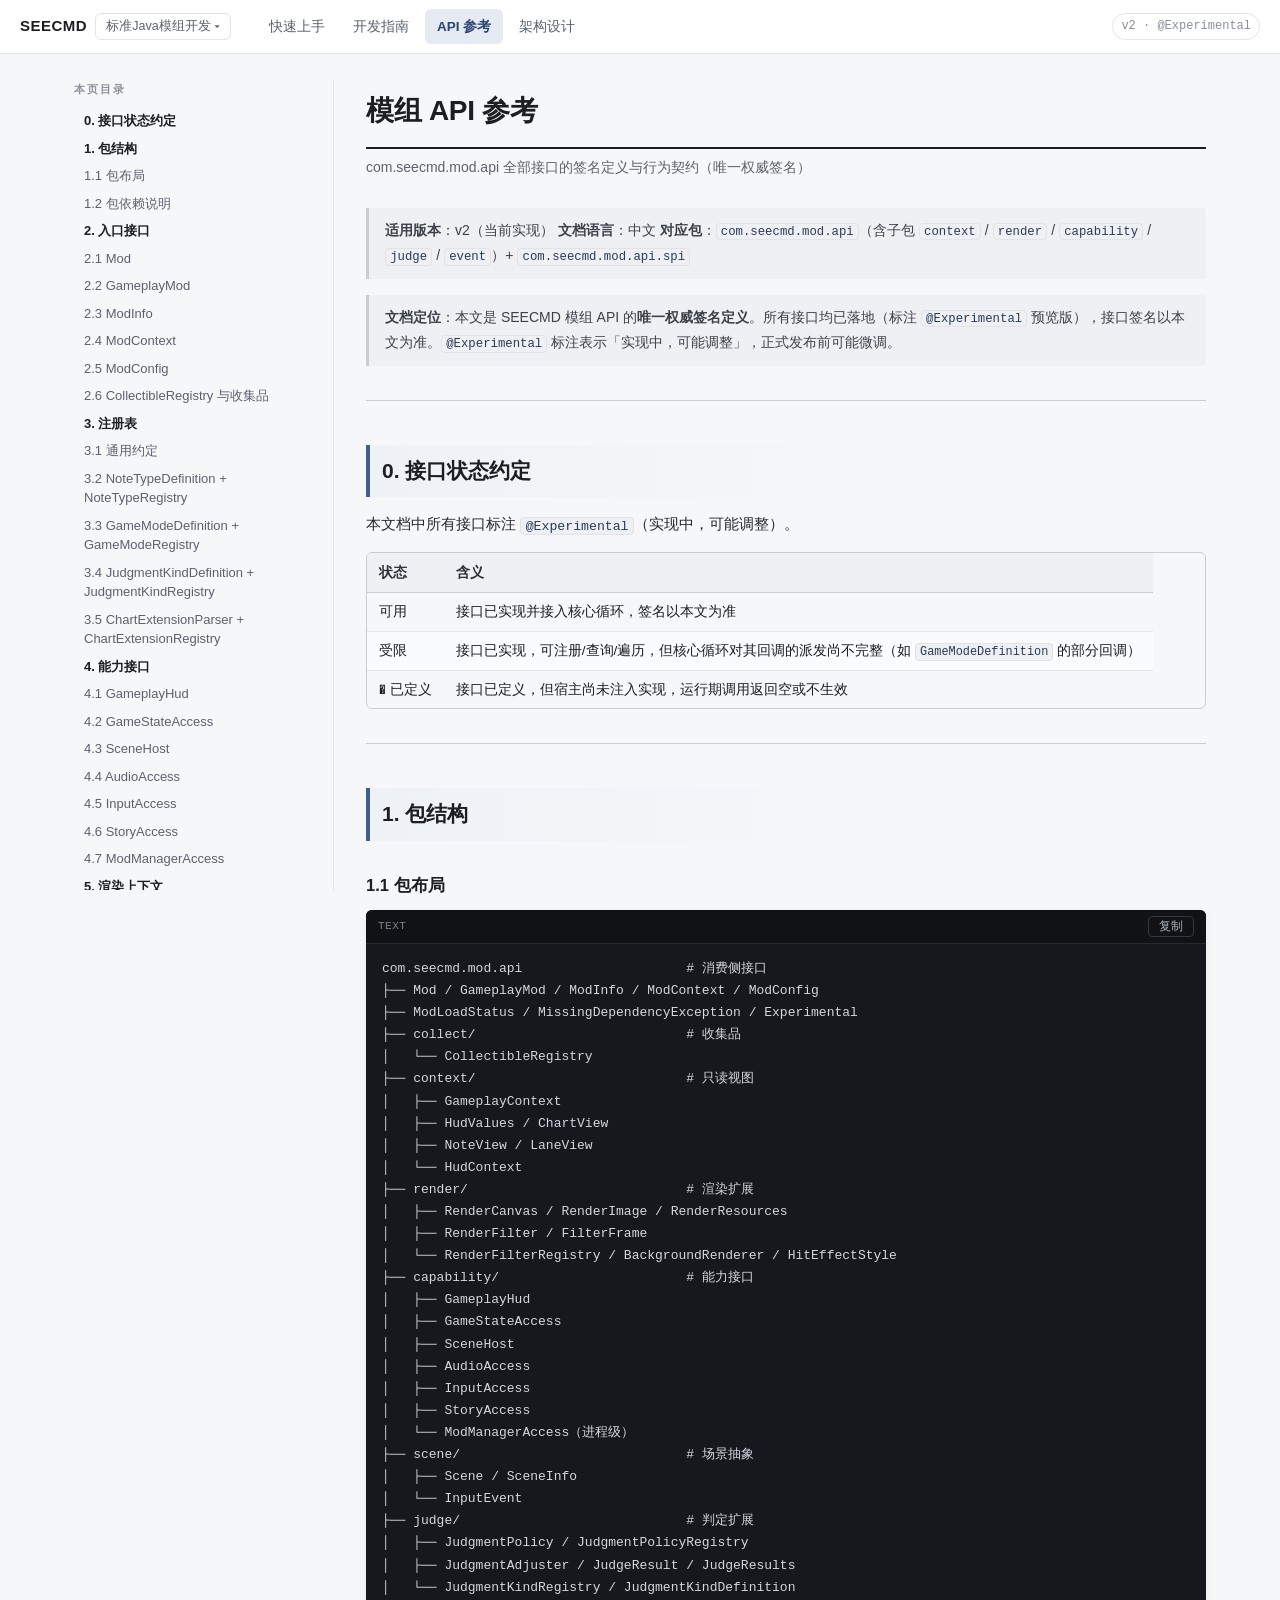
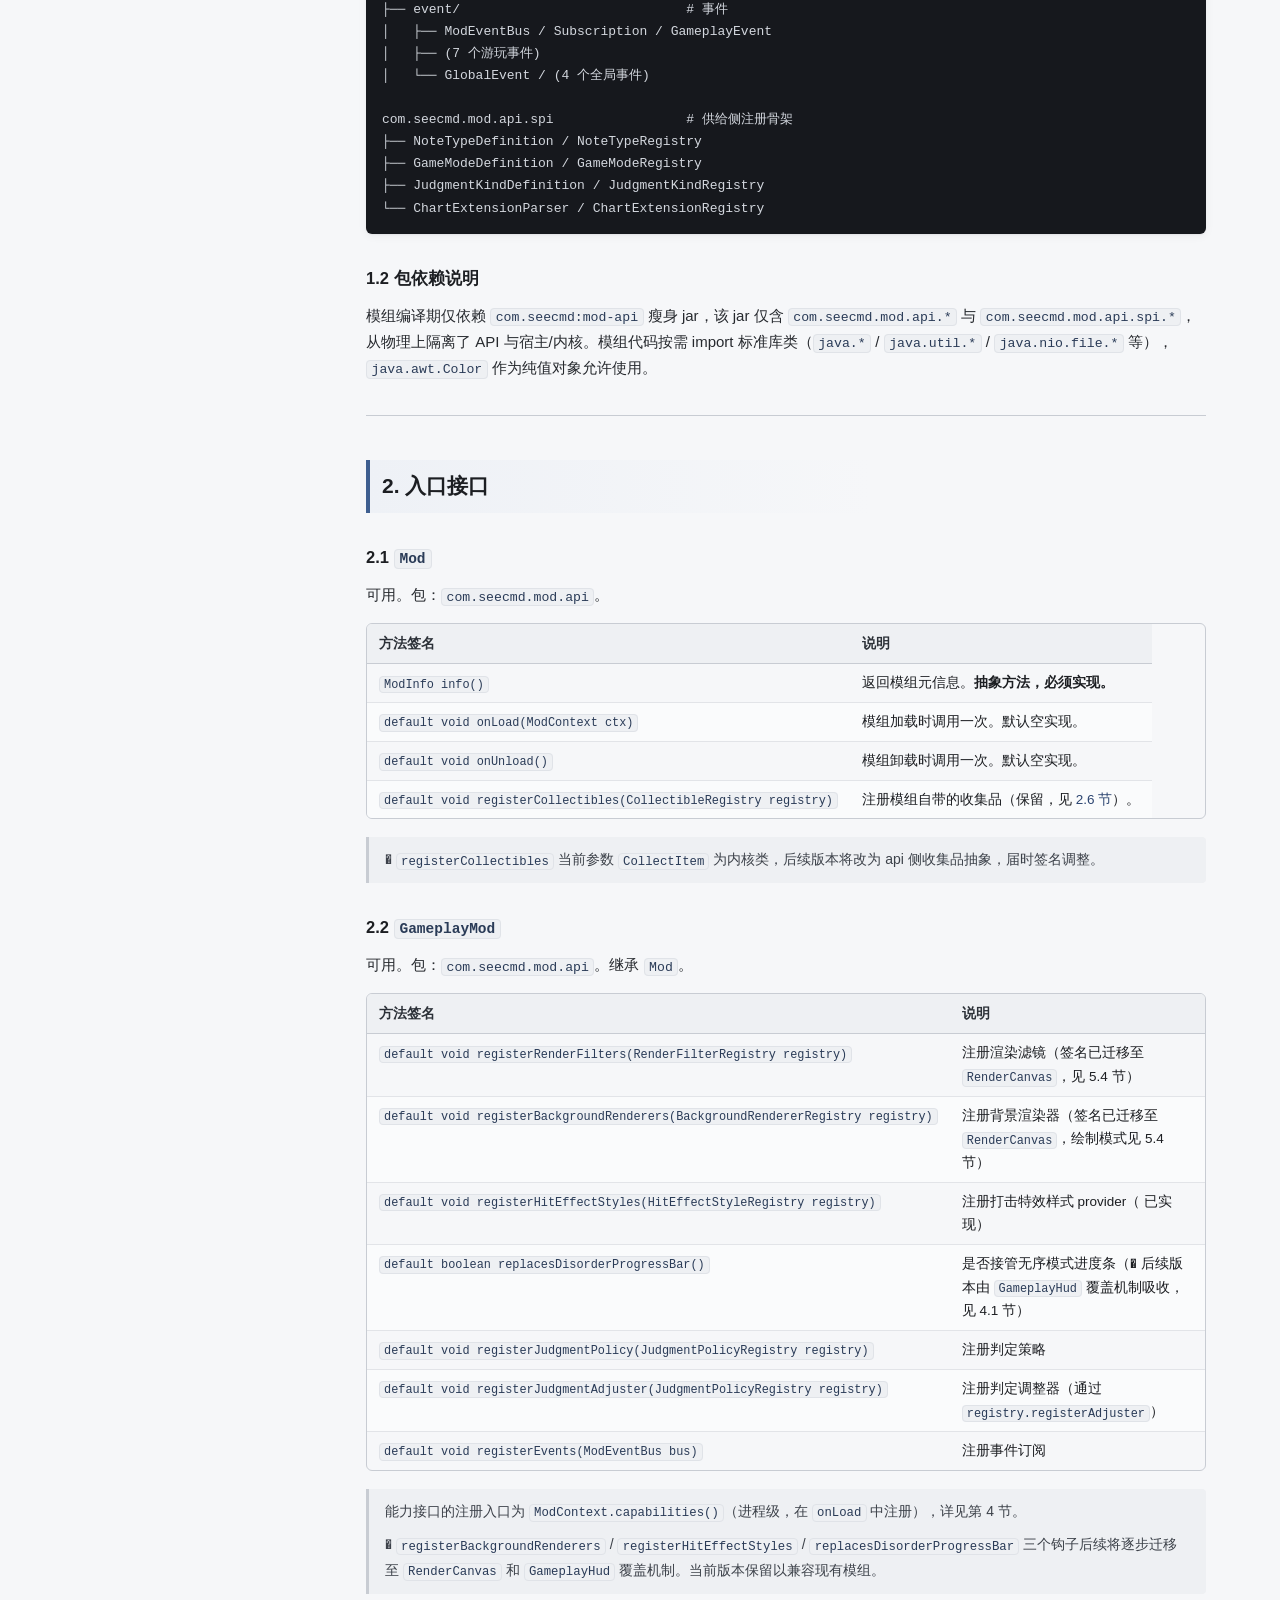
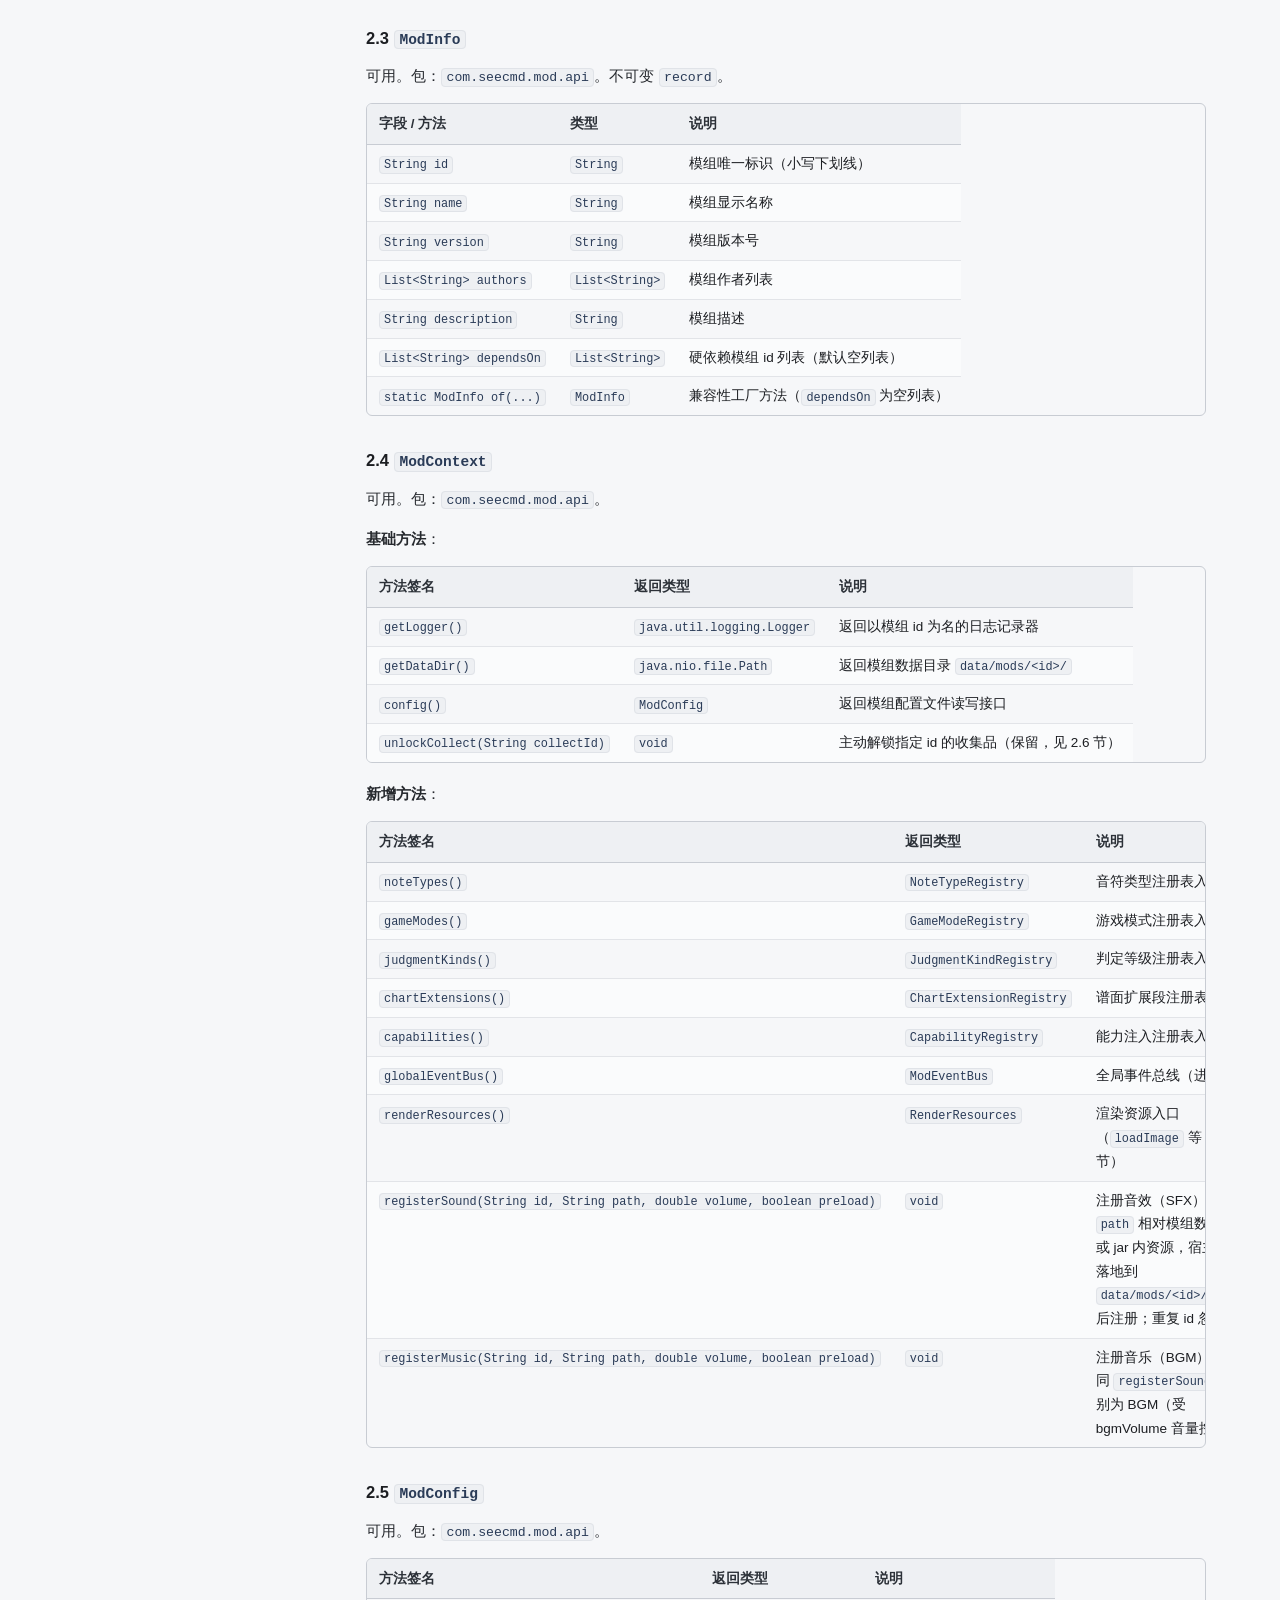
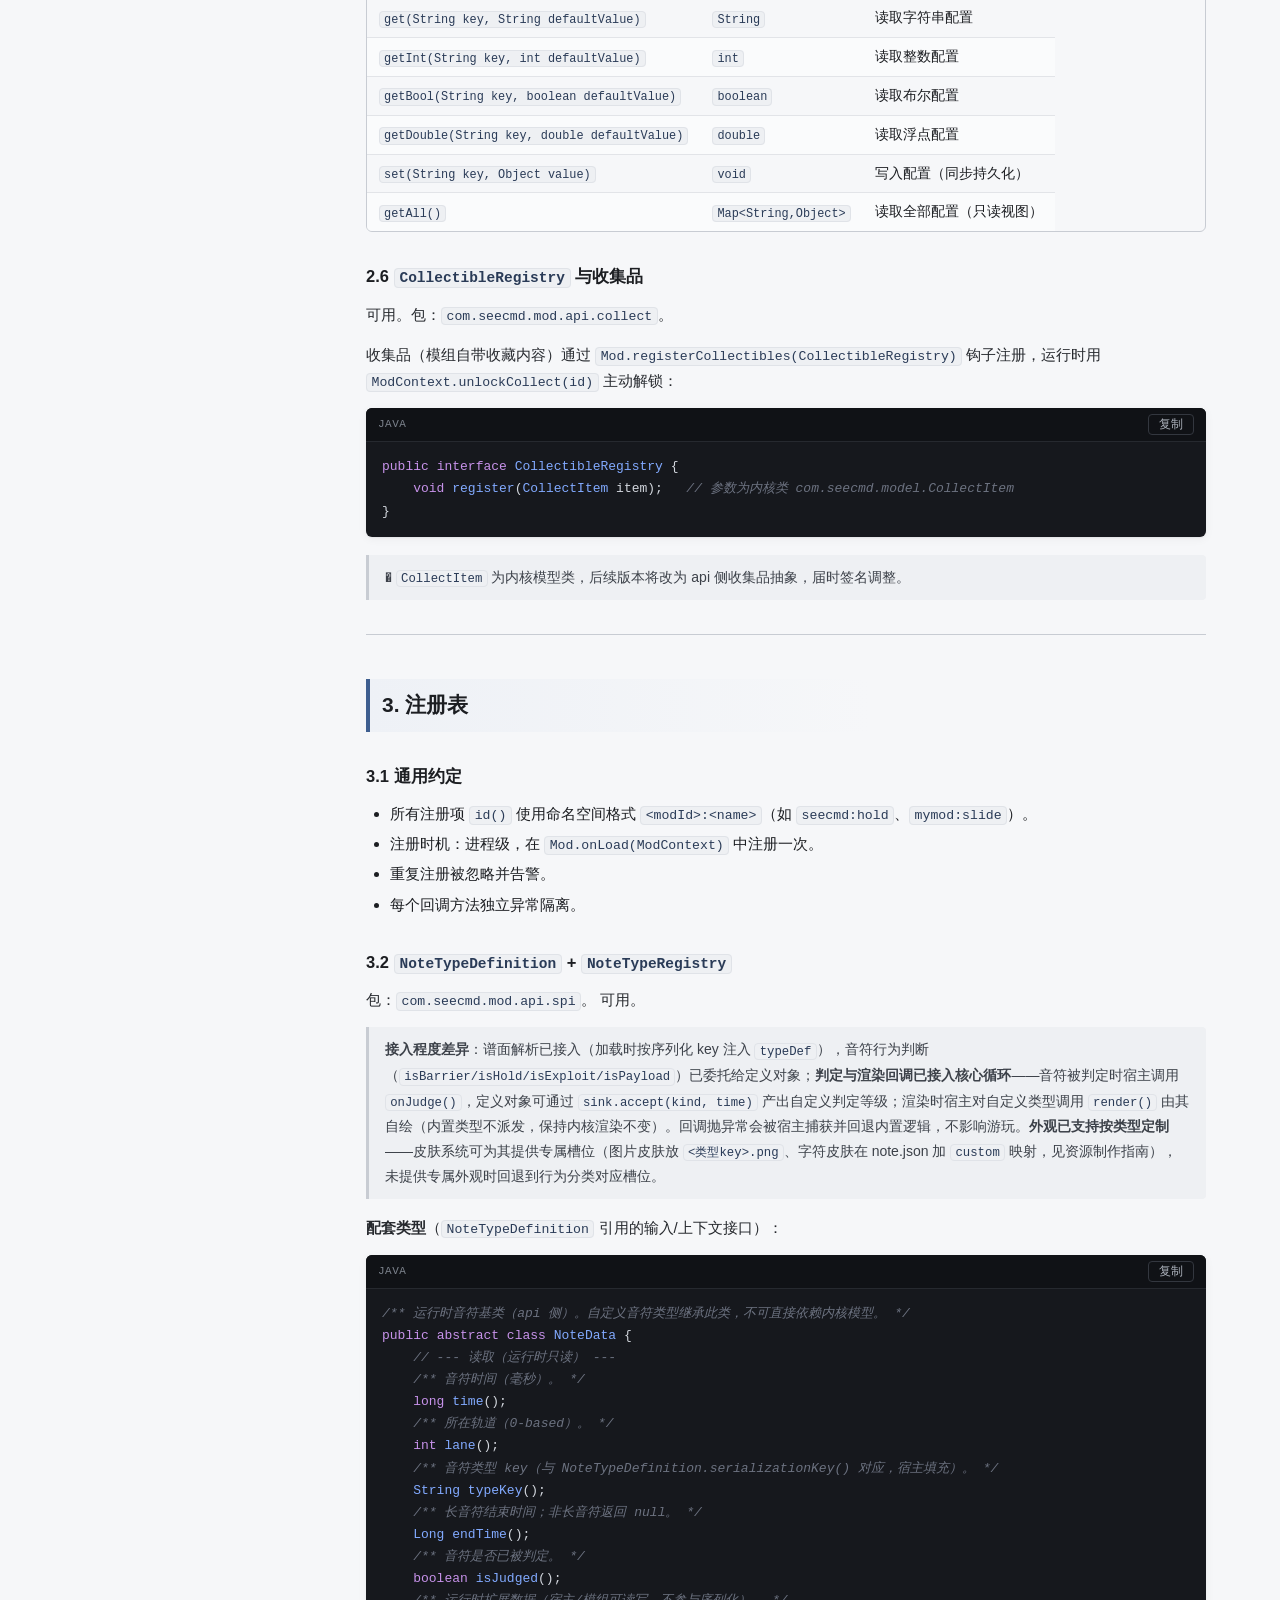
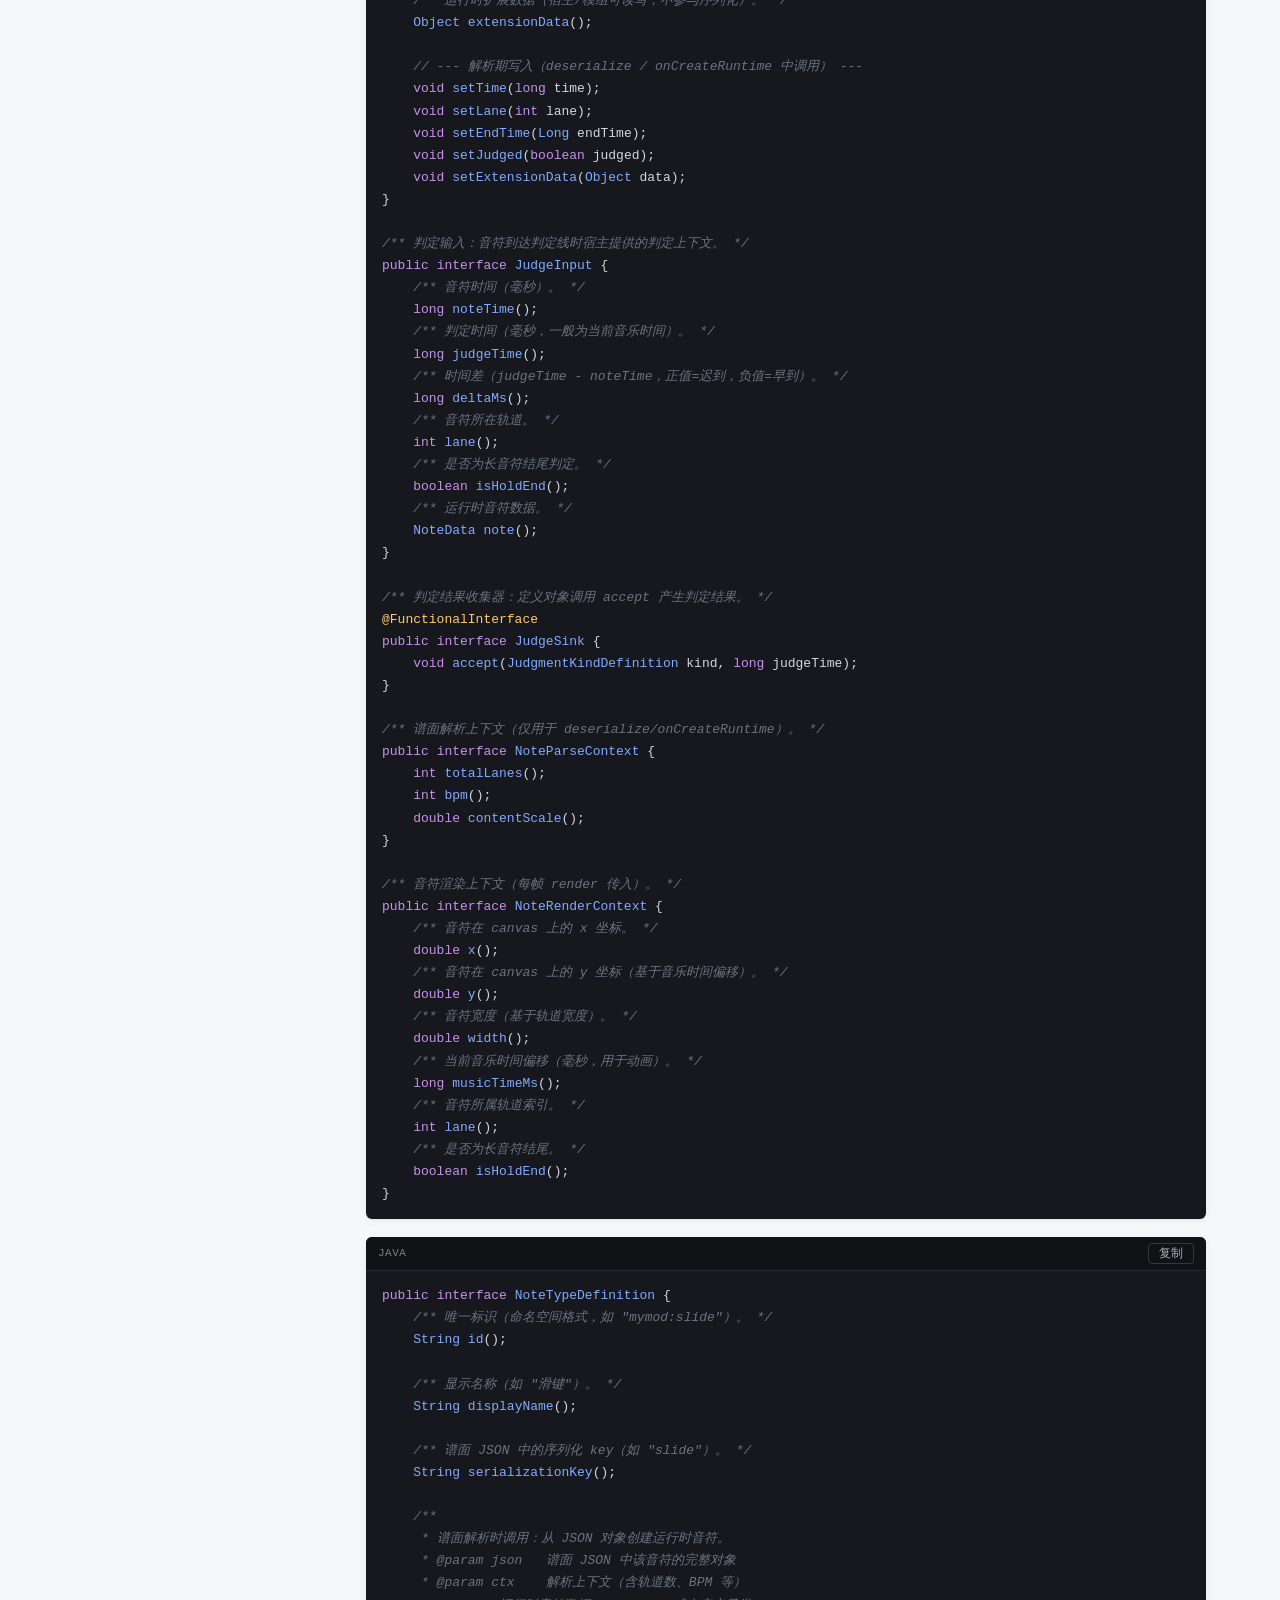
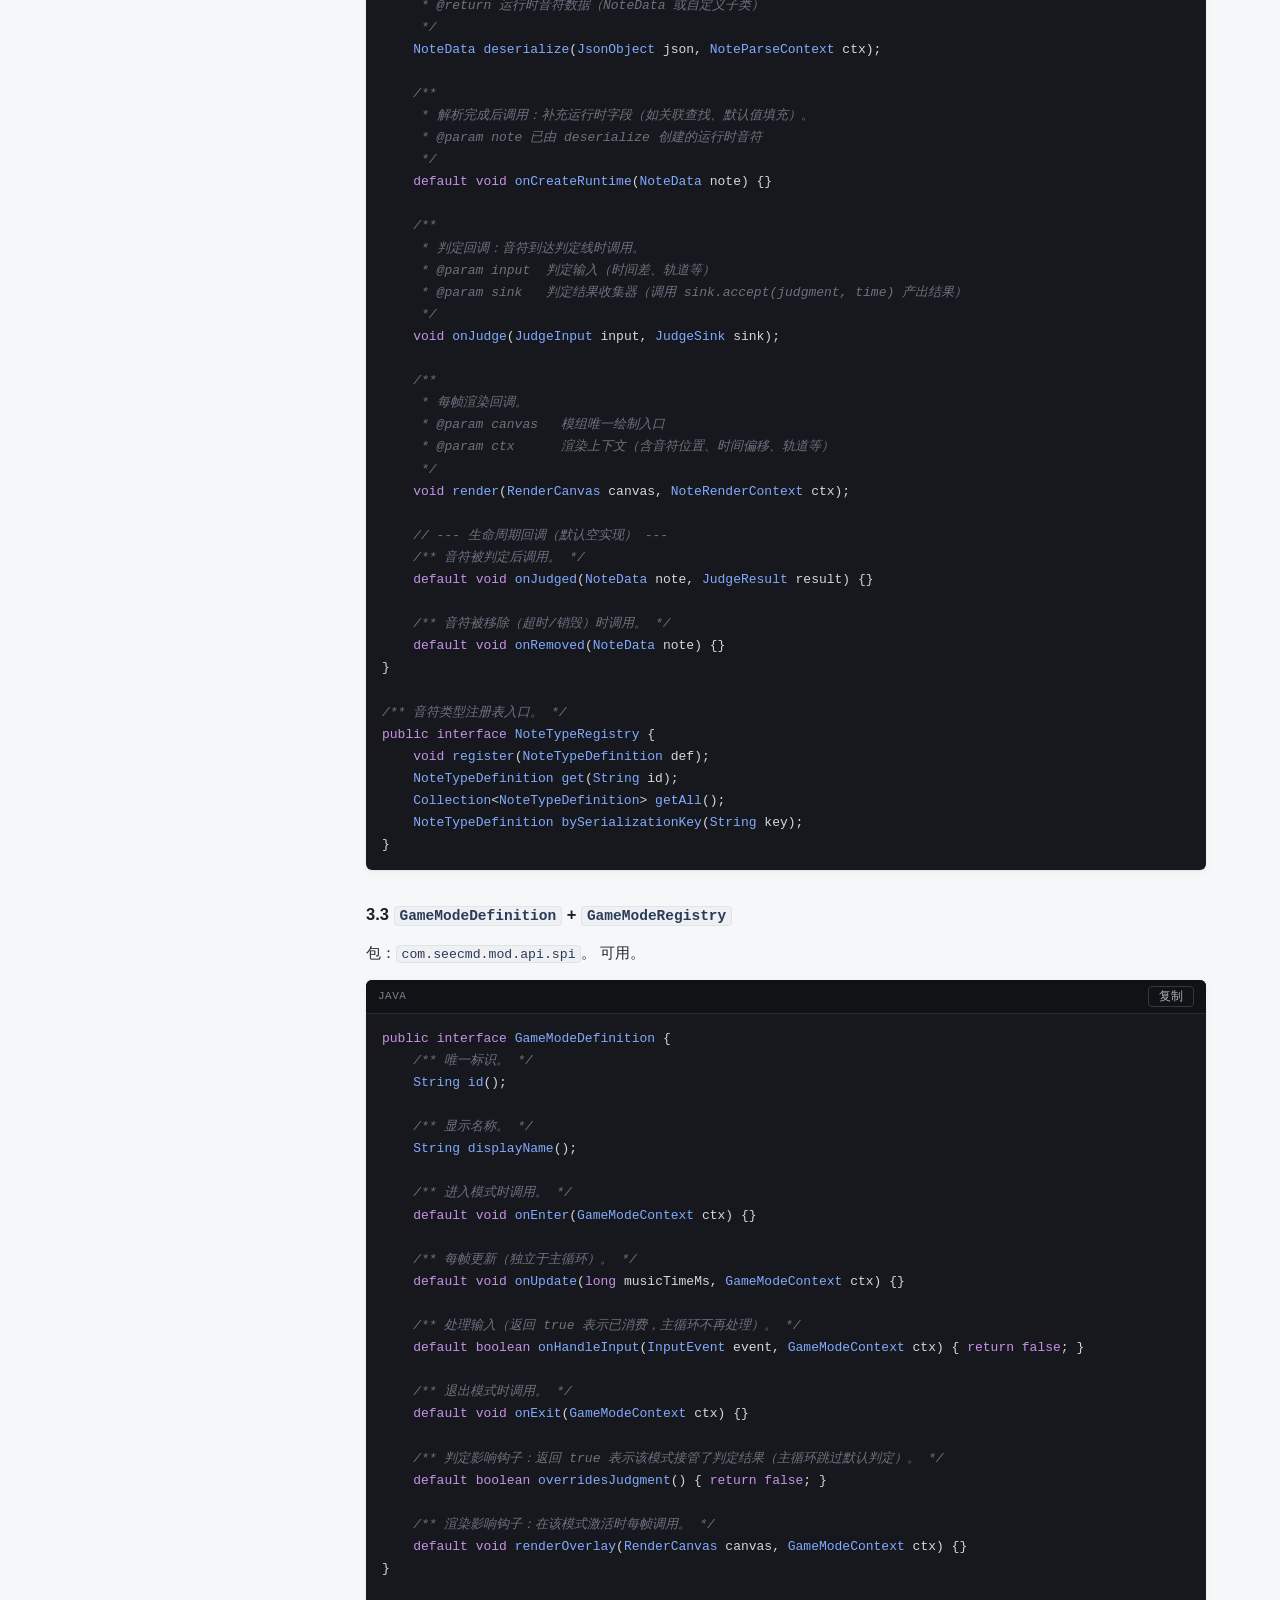
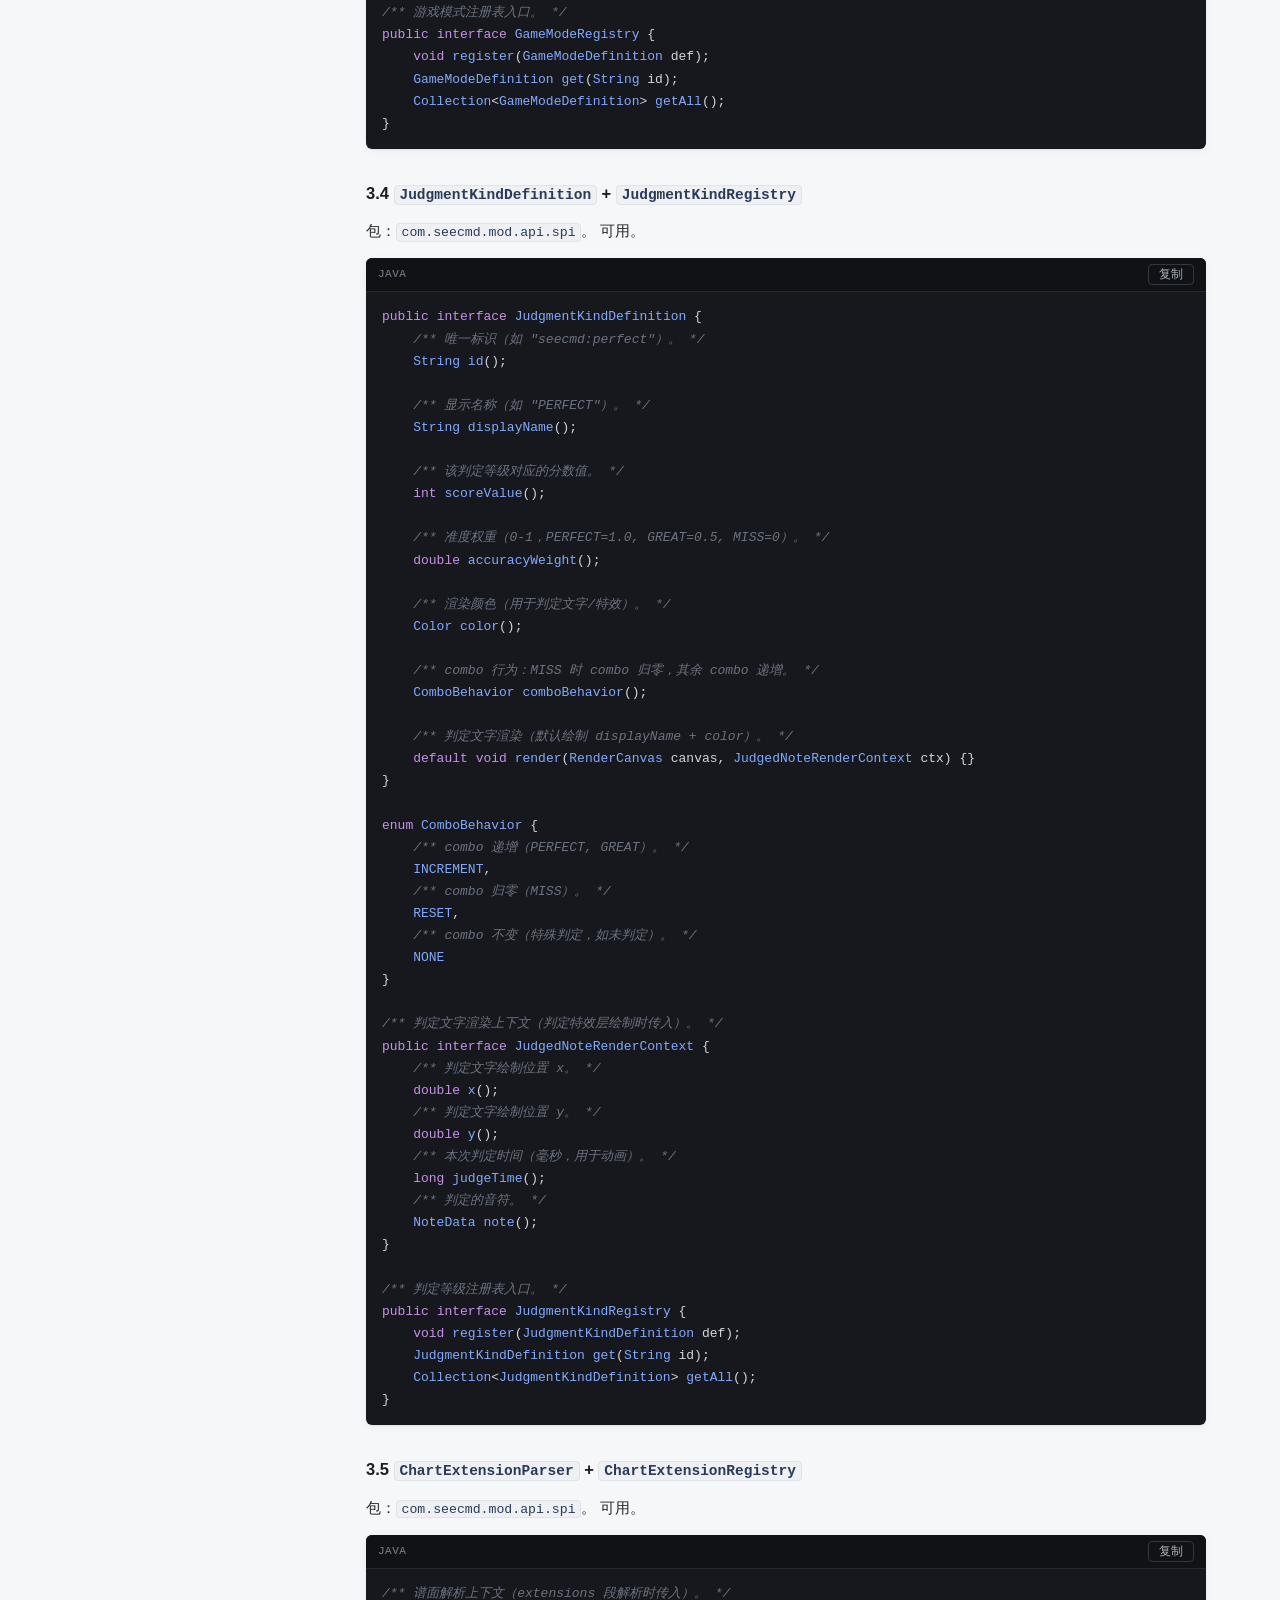
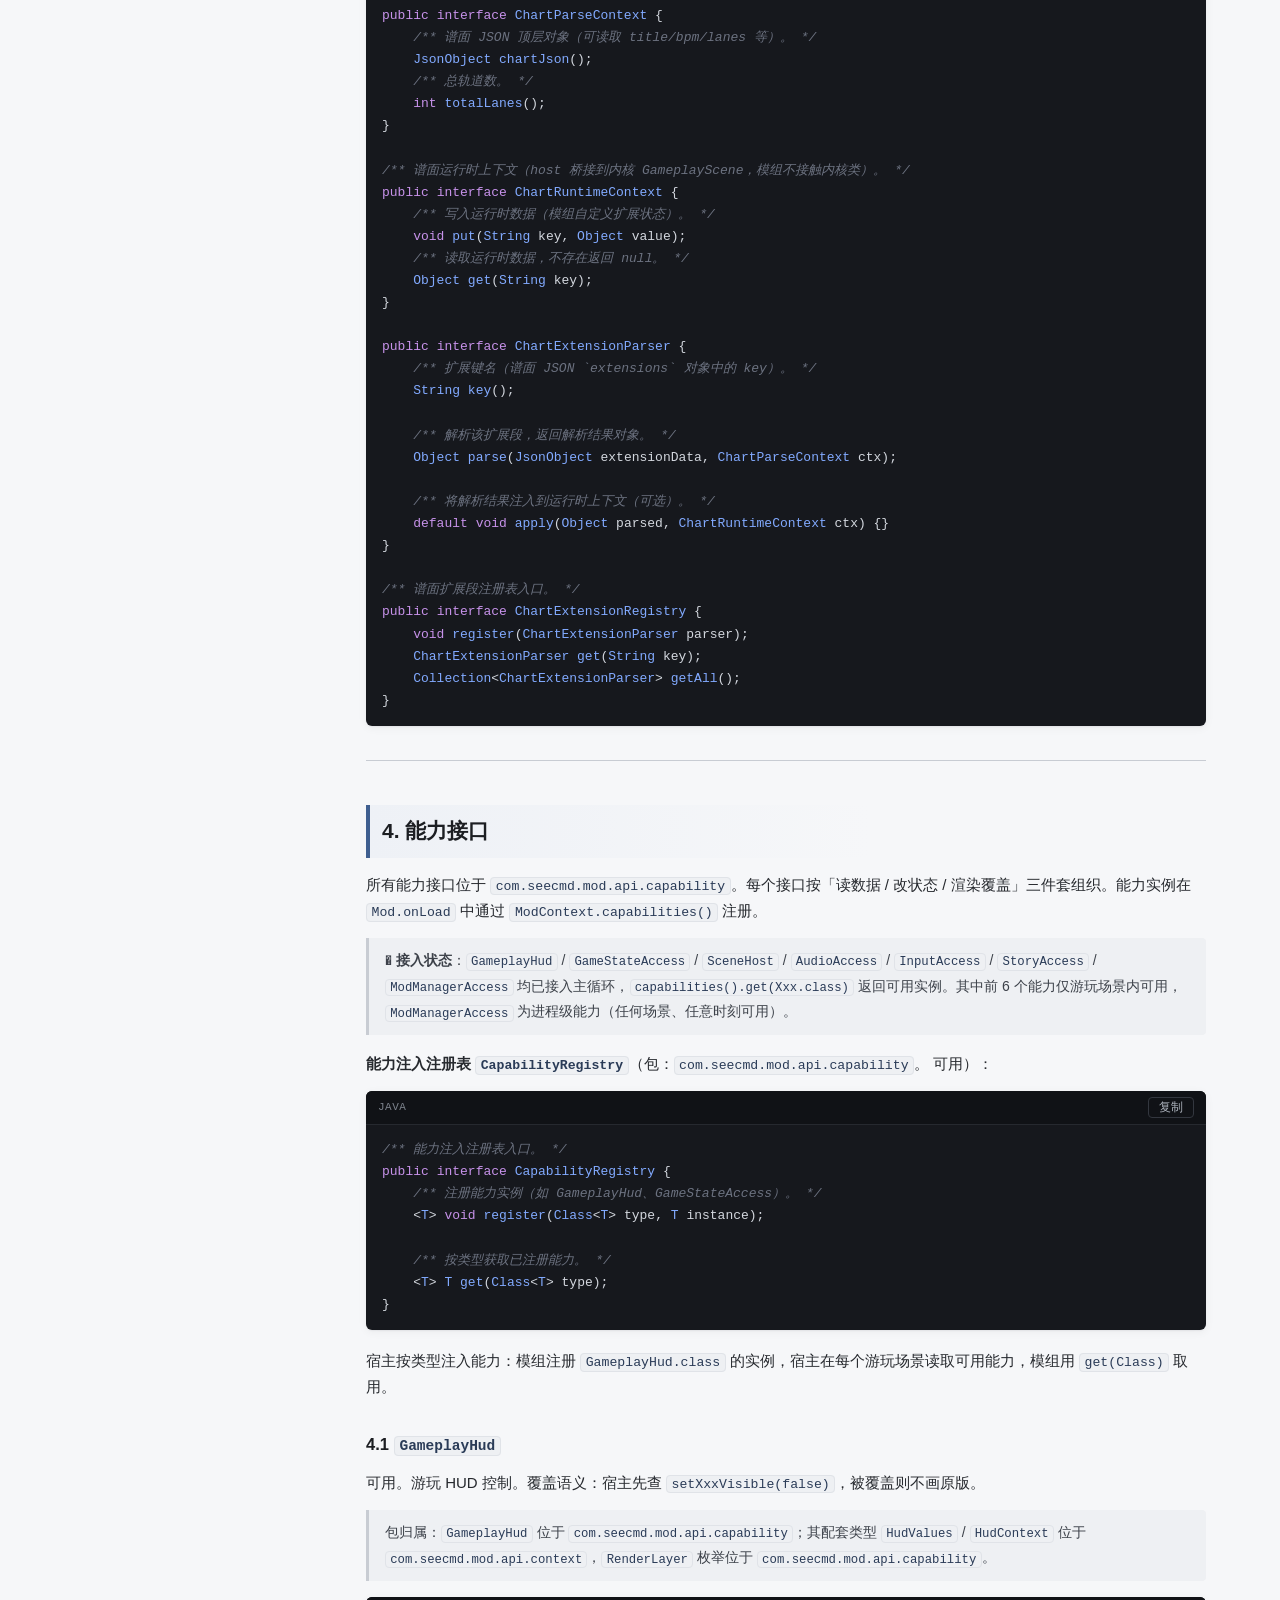
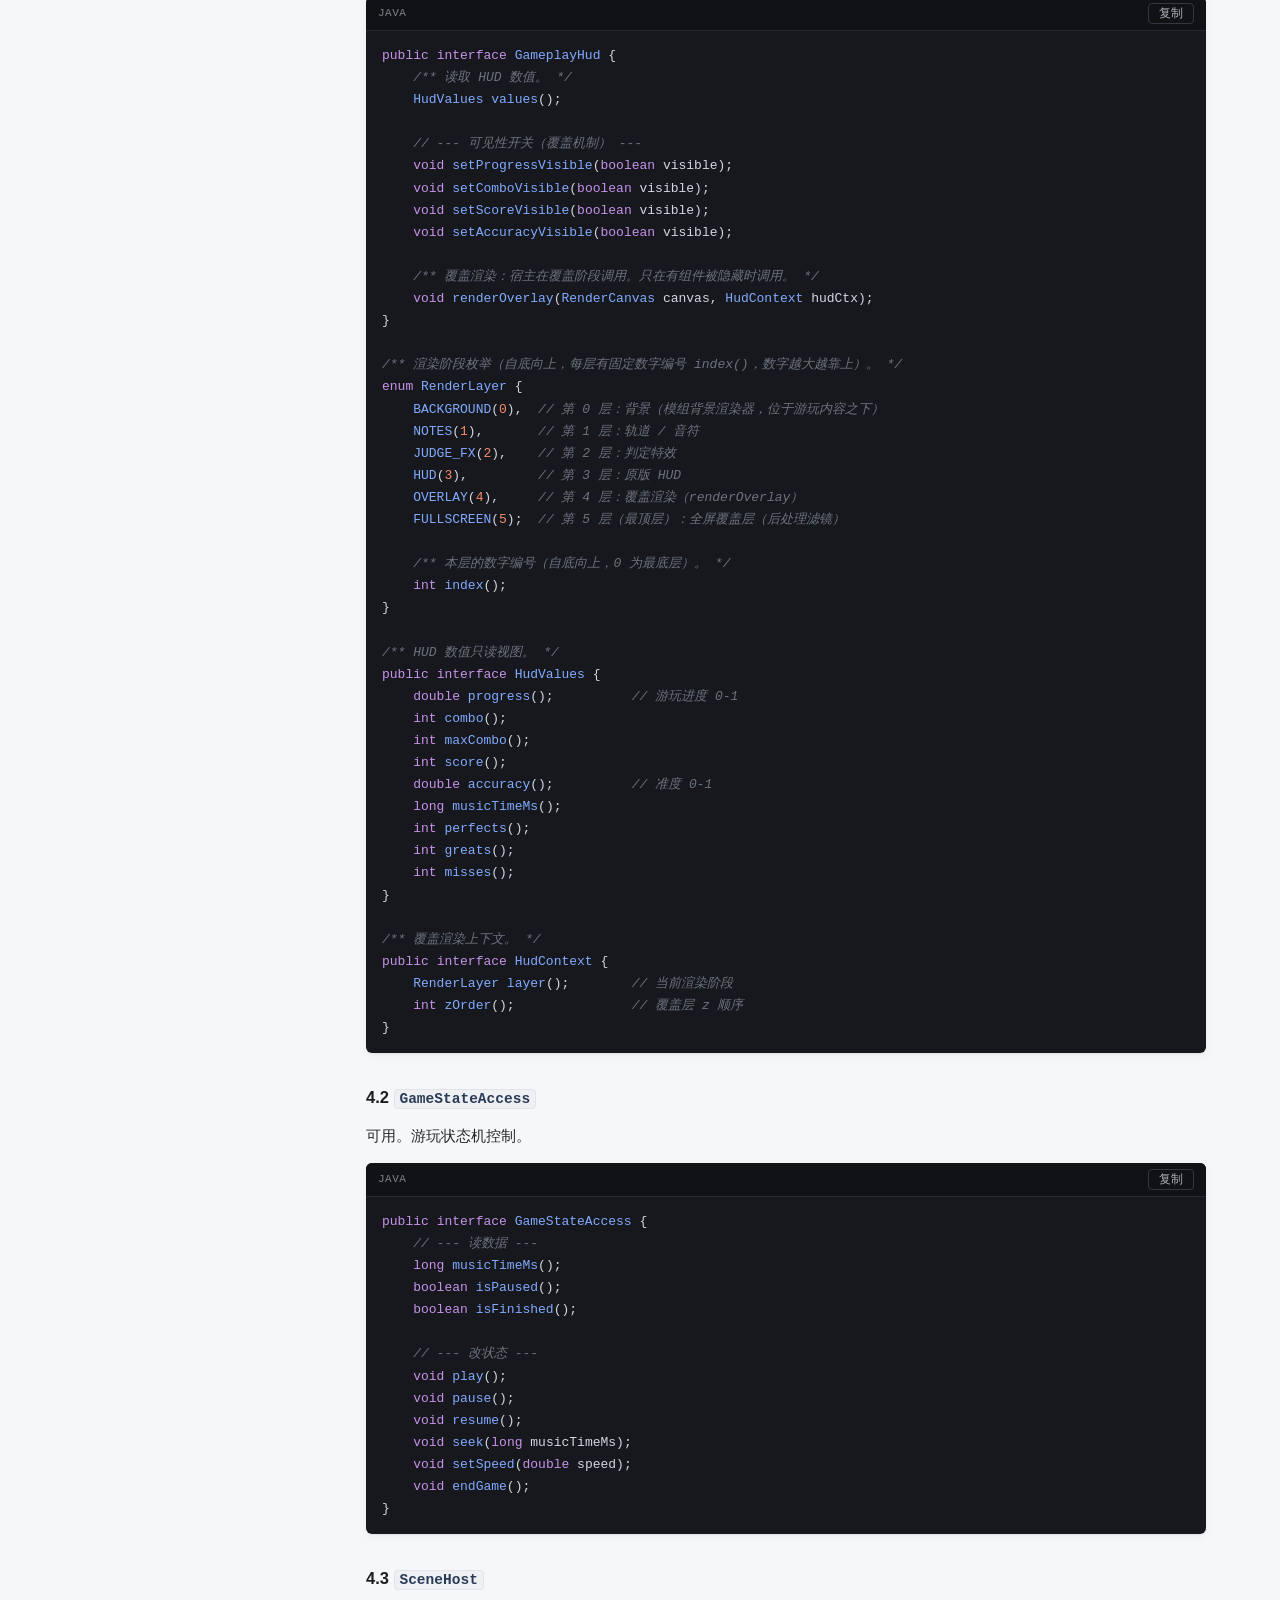
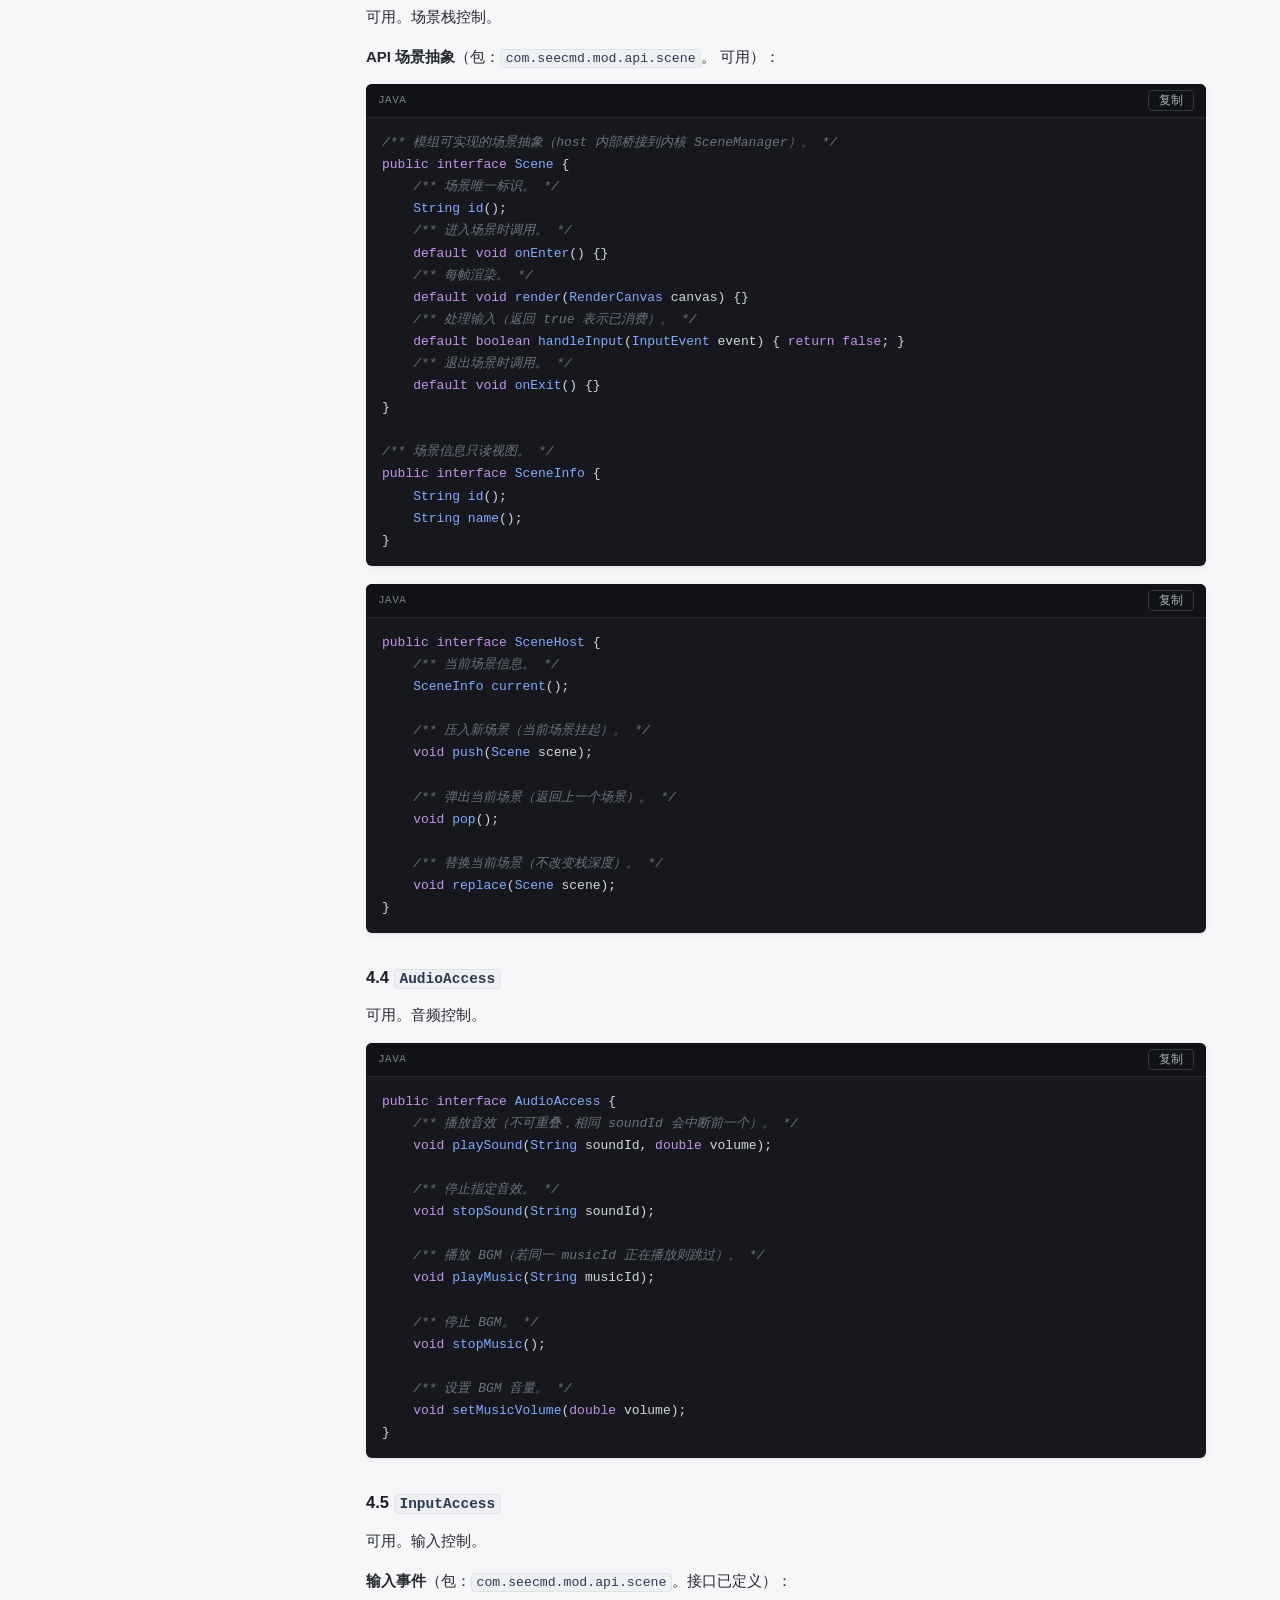
==== commit 7083945d: "RenderLayer: explicit numeric layer index; document layer numbers in guide/api" ====
--- a/api.html
+++ b/api.html
@@ -396,18 +396,17 @@
     void renderOverlay(RenderCanvas canvas, HudContext hudCtx);
 }
 
-/** 渲染阶段枚举（自底向上）。 */
+/** 渲染阶段枚举（自底向上，每层有固定数字编号 index()，数字越大越靠上）。 */
 enum RenderLayer {
-    /** 轨道 / 音符层。 */
-    NOTES,
-    /** 判定特效层。 */
-    JUDGE_FX,
-    /** 原版 HUD 层。 */
-    HUD,
-    /** 覆盖渲染层（renderOverlay）。 */
-    OVERLAY,
-    /** 全屏覆盖层。 */
-    FULLSCREEN
+    BACKGROUND(0),  // 第 0 层：背景（模组背景渲染器，位于游玩内容之下）
+    NOTES(1),       // 第 1 层：轨道 / 音符
+    JUDGE_FX(2),    // 第 2 层：判定特效
+    HUD(3),         // 第 3 层：原版 HUD
+    OVERLAY(4),     // 第 4 层：覆盖渲染（renderOverlay）
+    FULLSCREEN(5);  // 第 5 层（最顶层）：全屏覆盖层（后处理滤镜）
+
+    /** 本层的数字编号（自底向上，0 为最底层）。 */
+    int index();
 }
 
 /** HUD 数值只读视图。 */
@@ -744,7 +743,7 @@
 <h3 id="可用"> 可用</h3>
 <table><thead><tr><th>类型</th><th>包</th><th>关键方法</th></tr></thead><tbody><tr><td><code>Mod</code></td><td><code>api</code></td><td><code>info()</code>, <code>onLoad(ModContext)</code>, <code>onUnload()</code>, <code>registerCollectibles</code></td></tr><tr><td><code>GameplayMod</code></td><td><code>api</code></td><td><code>registerRenderFilters</code>, <code>registerBackgroundRenderers</code>, <code>registerHitEffectStyles</code>, <code>replacesDisorderProgressBar</code>, <code>registerJudgmentPolicy</code>, <code>registerJudgmentAdjuster</code>, <code>registerEvents</code></td></tr><tr><td><code>ModInfo</code></td><td><code>api</code></td><td><code>id</code>, <code>name</code>, <code>version</code>, <code>authors</code>, <code>description</code>, <code>dependsOn</code></td></tr><tr><td><code>ModContext</code></td><td><code>api</code></td><td><code>getLogger()</code>, <code>getDataDir()</code>, <code>config()</code>, <code>unlockCollect</code>（另含 v2 新增方法，见下）</td></tr><tr><td><code>CollectibleRegistry</code></td><td><code>api.collect</code></td><td><code>register(CollectItem)</code>（参数为内核类，后续版本调整）</td></tr><tr><td><code>ModConfig</code></td><td><code>api</code></td><td><code>get</code>, <code>getInt</code>, <code>getBool</code>, <code>getDouble</code>, <code>set</code>, <code>getAll</code></td></tr><tr><td><code>ModLoadStatus</code></td><td><code>api</code></td><td><code>NOT_REGISTERED</code>, <code>REGISTERED</code>, <code>LOAD_FAILED</code>, <code>ACTIVE</code>, <code>UNLOADED</code></td></tr><tr><td><code>MissingDependencyException</code></td><td><code>api</code></td><td><code>getMissing()</code>, <code>getCircularChain()</code></td></tr><tr><td><code>RenderFilter</code></td><td><code>api.render</code></td><td><code>id()</code>, <code>apply(RenderCanvas, FilterFrame)</code></td></tr><tr><td><code>FilterFrame</code></td><td><code>api.render</code></td><td><code>width</code>, <code>height</code>, <code>musicTimeMs</code>, <code>progress</code>, <code>canvas()</code>, <code>context()</code></td></tr><tr><td><code>RenderFilterRegistry</code></td><td><code>api.render</code></td><td><code>register(RenderFilter)</code></td></tr><tr><td><code>JudgmentPolicy</code></td><td><code>api.judge</code></td><td><code>perfectWindowMs</code>, <code>greatWindowMs</code>, <code>missWindowMs</code>, <code>holdEndWindowMs</code>, <code>lateCutoffMs</code></td></tr><tr><td><code>JudgmentPolicyRegistry</code></td><td><code>api.judge</code></td><td><code>registerPolicy</code>, <code>registerAdjuster</code></td></tr><tr><td><code>JudgmentAdjuster</code></td><td><code>api.judge</code></td><td><code>adjust(JudgeResult, GameplayContext)</code></td></tr><tr><td><code>JudgeResult</code></td><td><code>api.judge</code></td><td><code>note()</code>, <code>judgment()</code>（<code>JudgmentKindDefinition</code>）, <code>judgeTime()</code>, <code>isHoldEnd()</code></td></tr><tr><td><code>JudgeResults</code></td><td><code>api.judge</code></td><td><code>withJudgment</code>, <code>withJudgeTime</code>, <code>with</code></td></tr><tr><td><code>ModEventBus</code></td><td><code>api.event</code></td><td><code>subscribe(Class, Consumer)</code>, <code>publish</code></td></tr><tr><td><code>Subscription</code></td><td><code>api.event</code></td><td><code>unsubscribe()</code></td></tr><tr><td>7 个游玩事件</td><td><code>api.event</code></td><td><code>ChartLoadedEvent</code>, <code>GameplayStartEvent</code>, <code>NoteJudgedEvent</code>, <code>ComboBreakEvent</code>, <code>PauseEvent</code>, <code>ResumeEvent</code>, <code>GameplayEndEvent</code></td></tr><tr><td><code>GameplayContext</code></td><td><code>api.context</code></td><td><code>musicTimeMs</code>, <code>combo</code>, <code>score</code>, <code>perfects</code>, <code>greats</code>, <code>misses</code>, <code>maxCombo</code>, <code>paused</code>, <code>finished</code>, <code>progress</code>, <code>disorderActive</code>, <code>disorderRemainingRatio</code>, <code>disorderChargeRatio</code>, <code>disorderChargeBarVisible</code>, <code>disorderChargeBarFlashingOn</code>, <code>disorderEndingSoon</code>, <code>disorderRemainingTimeMs</code>, <code>chartTitle</code>, <code>chartAuthor</code>, <code>chartDifficulty</code>, <code>chartDurationMs</code>, <code>totalNoteCount</code>, <code>judgedNoteCount</code>, <code>remainingNoteCount</code>, <code>chartBpm</code>, <code>musicPositionRatio</code>, <code>accuracy</code>, <code>judgmentWindowMs</code>, <code>defaultJudgmentWindowMs</code>, <code>pendingNotes</code>, <code>nextNote</code>, <code>lanes</code></td></tr><tr><td><code>NoteView</code></td><td><code>api.context</code></td><td><code>time</code>, <code>lane</code>, <code>endTime</code>, <code>isHold</code>, <code>isBarrier</code>, <code>isExploit</code>, <code>isPayload</code></td></tr><tr><td><code>LaneView</code></td><td><code>api.context</code></td><td><code>id</code>, <code>x</code>, <code>y</code>, <code>width</code>, <code>height</code>, <code>angle</code>, <code>isFake</code></td></tr></tbody></table>
 <h3 id="v2-新增"> v2 新增</h3>
-<table><thead><tr><th>类型</th><th>包</th><th>关键方法</th><th>状态</th></tr></thead><tbody><tr><td><code>NoteTypeDefinition</code></td><td><code>api.spi</code></td><td><code>id()</code>, <code>displayName()</code>, <code>serializationKey()</code>, <code>deserialize()</code>, <code>onCreateRuntime()</code>, <code>onJudge()</code>, <code>render()</code>, <code>onJudged()</code>, <code>onRemoved()</code></td><td> 可用</td></tr><tr><td><code>NoteData</code></td><td><code>api.spi</code></td><td><code>time()</code>, <code>lane()</code>, <code>typeKey()</code>, <code>endTime()</code>, <code>isJudged()</code>, <code>extensionData()</code></td><td> 可用</td></tr><tr><td><code>JudgeInput</code></td><td><code>api.spi</code></td><td><code>noteTime()</code>, <code>judgeTime()</code>, <code>deltaMs()</code>, <code>lane()</code>, <code>isHoldEnd()</code>, <code>note()</code></td><td> 可用</td></tr><tr><td><code>JudgeSink</code></td><td><code>api.spi</code></td><td><code>accept(JudgmentKindDefinition, long)</code></td><td> 可用</td></tr><tr><td><code>NoteParseContext</code></td><td><code>api.spi</code></td><td><code>totalLanes()</code>, <code>bpm()</code>, <code>contentScale()</code></td><td> 可用</td></tr><tr><td><code>NoteRenderContext</code></td><td><code>api.spi</code></td><td><code>x()</code>, <code>y()</code>, <code>width()</code>, <code>musicTimeMs()</code>, <code>lane()</code>, <code>isHoldEnd()</code></td><td> 可用</td></tr><tr><td><code>NoteTypeRegistry</code></td><td><code>api.spi</code></td><td><code>register(NoteTypeDefinition)</code>, <code>get(id)</code>, <code>getAll()</code>, <code>bySerializationKey(key)</code></td><td> 可用</td></tr><tr><td><code>GameModeDefinition</code></td><td><code>api.spi</code></td><td><code>id()</code>, <code>displayName()</code>, <code>onEnter</code>, <code>onUpdate</code>, <code>onHandleInput</code>, <code>onExit</code>, <code>overridesJudgment</code>, <code>renderOverlay</code></td><td> 受限</td></tr><tr><td><code>GameModeRegistry</code></td><td><code>api.spi</code></td><td><code>register(GameModeDefinition)</code>, <code>get(id)</code>, <code>getAll()</code></td><td> 受限</td></tr><tr><td><code>JudgmentKindDefinition</code></td><td><code>api.spi</code></td><td><code>id()</code>, <code>displayName()</code>, <code>scoreValue()</code>, <code>accuracyWeight()</code>, <code>color()</code>, <code>comboBehavior()</code>, <code>render()</code></td><td> 可用</td></tr><tr><td><code>JudgedNoteRenderContext</code></td><td><code>api.spi</code></td><td><code>x()</code>, <code>y()</code>, <code>judgeTime()</code>, <code>note()</code></td><td> 可用</td></tr><tr><td><code>JudgmentKindRegistry</code></td><td><code>api.spi</code></td><td><code>register(JudgmentKindDefinition)</code>, <code>get(id)</code>, <code>getAll()</code></td><td> 可用</td></tr><tr><td><code>ChartExtensionParser</code></td><td><code>api.spi</code></td><td><code>key()</code>, <code>parse()</code>, <code>apply()</code></td><td> 受限</td></tr><tr><td><code>ChartParseContext</code></td><td><code>api.spi</code></td><td><code>chartJson()</code>, <code>totalLanes()</code></td><td> 受限</td></tr><tr><td><code>ChartRuntimeContext</code></td><td><code>api.spi</code></td><td><code>put(String, Object)</code>, <code>get(String)</code></td><td> 受限</td></tr><tr><td><code>ChartExtensionRegistry</code></td><td><code>api.spi</code></td><td><code>register(ChartExtensionParser)</code>, <code>get(key)</code>, <code>getAll()</code></td><td> 受限</td></tr><tr><td><code>RenderCanvas</code></td><td><code>api.render</code></td><td><code>fillRect</code>, <code>drawRect</code>, <code>drawLine</code>, <code>setColor</code>, <code>setAlpha</code>, <code>clip</code>, <code>save</code>, <code>restore</code>, <code>translate</code>, <code>scale</code>, <code>rotate</code>, <code>drawText</code>, <code>measureText</code>, <code>drawImage</code></td><td> 可用</td></tr><tr><td><code>RenderImage</code></td><td><code>api.render</code></td><td><code>width()</code>, <code>height()</code></td><td> 可用</td></tr><tr><td><code>RenderResources</code></td><td><code>api.render</code></td><td><code>loadImage(String path)</code></td><td> 可用</td></tr><tr><td><code>CapabilityRegistry</code></td><td><code>api.capability</code></td><td><code>register(Class&lt;T&gt;, T)</code>, <code>get(Class&lt;T&gt;)</code></td><td> 可用</td></tr><tr><td><code>GameplayHud</code></td><td><code>api.capability</code></td><td><code>values()</code>, <code>setProgressVisible</code>, <code>setComboVisible</code>, <code>setScoreVisible</code>, <code>setAccuracyVisible</code>, <code>renderOverlay</code></td><td> 可用</td></tr><tr><td><code>RenderLayer</code></td><td><code>api.capability</code></td><td><code>NOTES</code>, <code>JUDGE_FX</code>, <code>HUD</code>, <code>OVERLAY</code>, <code>FULLSCREEN</code></td><td> 可用</td></tr><tr><td><code>HudValues</code></td><td><code>api.context</code></td><td><code>progress()</code>, <code>combo()</code>, <code>maxCombo()</code>, <code>score()</code>, <code>accuracy()</code>, <code>musicTimeMs()</code>, <code>perfects()</code>, <code>greats()</code>, <code>misses()</code></td><td> 可用</td></tr><tr><td><code>HudContext</code></td><td><code>api.context</code></td><td><code>layer()</code>, <code>zOrder()</code></td><td> 可用</td></tr><tr><td><code>ModContext</code>（v2 新增方法）</td><td><code>api</code></td><td><code>noteTypes()</code>, <code>gameModes()</code>, <code>judgmentKinds()</code>, <code>chartExtensions()</code>, <code>capabilities()</code>, <code>globalEventBus()</code>, <code>renderResources()</code>, <code>registerSound()</code>, <code>registerMusic()</code></td><td> 可用</td></tr><tr><td><code>GameStartupEvent</code></td><td><code>api.event</code></td><td>无额外数据</td><td> 可用</td></tr><tr><td><code>GameShutdownEvent</code></td><td><code>api.event</code></td><td>无额外数据</td><td> 可用</td></tr><tr><td><code>SceneChangedEvent</code></td><td><code>api.event</code></td><td><code>from()</code>, <code>to()</code></td><td> 可用</td></tr><tr><td><code>SettingsChangedEvent</code></td><td><code>api.event</code></td><td><code>changedKeys()</code></td><td> 可用</td></tr><tr><td><code>StoryAccess</code></td><td><code>api.capability</code></td><td><code>currentNode()</code>, <code>trigger()</code>, <code>skip()</code></td><td> 可用</td></tr><tr><td><code>StoryNode</code></td><td><code>api.capability</code></td><td><code>id()</code>, <code>title()</code>, <code>isActive()</code></td><td> 可用</td></tr><tr><td><code>StoryContext</code></td><td><code>api.capability</code></td><td><code>source()</code></td><td> 可用</td></tr><tr><td><code>ModManagerAccess</code></td><td><code>api.capability</code></td><td><code>registeredMods()</code>, <code>getModInfo()</code>, <code>enabledMods()</code>, <code>isEnabled()</code>, <code>isActive()</code>, <code>getLoadStatus()</code>, <code>getLoadError()</code>, <code>setEnabled()</code></td><td> 可用（进程级）</td></tr><tr><td><code>HitEffectStyle</code></td><td><code>api.render</code></td><td><code>durationMs()</code>, <code>frameDurationMs()</code>, <code>autoFrameDuration()</code>, <code>sheetImage()</code>, <code>cellWidth()</code>, <code>cellHeight()</code>, <code>frames()</code>, <code>loop()</code>, <code>scale()</code></td><td> 可用</td></tr><tr><td><code>HitEffectStyles</code></td><td><code>api.render</code></td><td><code>text()</code>, <code>imageSequence()</code>, <code>imageSequenceByDuration()</code>, <code>imageSheet()</code></td><td> 可用</td></tr></tbody></table>
+<table><thead><tr><th>类型</th><th>包</th><th>关键方法</th><th>状态</th></tr></thead><tbody><tr><td><code>NoteTypeDefinition</code></td><td><code>api.spi</code></td><td><code>id()</code>, <code>displayName()</code>, <code>serializationKey()</code>, <code>deserialize()</code>, <code>onCreateRuntime()</code>, <code>onJudge()</code>, <code>render()</code>, <code>onJudged()</code>, <code>onRemoved()</code></td><td> 可用</td></tr><tr><td><code>NoteData</code></td><td><code>api.spi</code></td><td><code>time()</code>, <code>lane()</code>, <code>typeKey()</code>, <code>endTime()</code>, <code>isJudged()</code>, <code>extensionData()</code></td><td> 可用</td></tr><tr><td><code>JudgeInput</code></td><td><code>api.spi</code></td><td><code>noteTime()</code>, <code>judgeTime()</code>, <code>deltaMs()</code>, <code>lane()</code>, <code>isHoldEnd()</code>, <code>note()</code></td><td> 可用</td></tr><tr><td><code>JudgeSink</code></td><td><code>api.spi</code></td><td><code>accept(JudgmentKindDefinition, long)</code></td><td> 可用</td></tr><tr><td><code>NoteParseContext</code></td><td><code>api.spi</code></td><td><code>totalLanes()</code>, <code>bpm()</code>, <code>contentScale()</code></td><td> 可用</td></tr><tr><td><code>NoteRenderContext</code></td><td><code>api.spi</code></td><td><code>x()</code>, <code>y()</code>, <code>width()</code>, <code>musicTimeMs()</code>, <code>lane()</code>, <code>isHoldEnd()</code></td><td> 可用</td></tr><tr><td><code>NoteTypeRegistry</code></td><td><code>api.spi</code></td><td><code>register(NoteTypeDefinition)</code>, <code>get(id)</code>, <code>getAll()</code>, <code>bySerializationKey(key)</code></td><td> 可用</td></tr><tr><td><code>GameModeDefinition</code></td><td><code>api.spi</code></td><td><code>id()</code>, <code>displayName()</code>, <code>onEnter</code>, <code>onUpdate</code>, <code>onHandleInput</code>, <code>onExit</code>, <code>overridesJudgment</code>, <code>renderOverlay</code></td><td> 受限</td></tr><tr><td><code>GameModeRegistry</code></td><td><code>api.spi</code></td><td><code>register(GameModeDefinition)</code>, <code>get(id)</code>, <code>getAll()</code></td><td> 受限</td></tr><tr><td><code>JudgmentKindDefinition</code></td><td><code>api.spi</code></td><td><code>id()</code>, <code>displayName()</code>, <code>scoreValue()</code>, <code>accuracyWeight()</code>, <code>color()</code>, <code>comboBehavior()</code>, <code>render()</code></td><td> 可用</td></tr><tr><td><code>JudgedNoteRenderContext</code></td><td><code>api.spi</code></td><td><code>x()</code>, <code>y()</code>, <code>judgeTime()</code>, <code>note()</code></td><td> 可用</td></tr><tr><td><code>JudgmentKindRegistry</code></td><td><code>api.spi</code></td><td><code>register(JudgmentKindDefinition)</code>, <code>get(id)</code>, <code>getAll()</code></td><td> 可用</td></tr><tr><td><code>ChartExtensionParser</code></td><td><code>api.spi</code></td><td><code>key()</code>, <code>parse()</code>, <code>apply()</code></td><td> 受限</td></tr><tr><td><code>ChartParseContext</code></td><td><code>api.spi</code></td><td><code>chartJson()</code>, <code>totalLanes()</code></td><td> 受限</td></tr><tr><td><code>ChartRuntimeContext</code></td><td><code>api.spi</code></td><td><code>put(String, Object)</code>, <code>get(String)</code></td><td> 受限</td></tr><tr><td><code>ChartExtensionRegistry</code></td><td><code>api.spi</code></td><td><code>register(ChartExtensionParser)</code>, <code>get(key)</code>, <code>getAll()</code></td><td> 受限</td></tr><tr><td><code>RenderCanvas</code></td><td><code>api.render</code></td><td><code>fillRect</code>, <code>drawRect</code>, <code>drawLine</code>, <code>setColor</code>, <code>setAlpha</code>, <code>clip</code>, <code>save</code>, <code>restore</code>, <code>translate</code>, <code>scale</code>, <code>rotate</code>, <code>drawText</code>, <code>measureText</code>, <code>drawImage</code></td><td> 可用</td></tr><tr><td><code>RenderImage</code></td><td><code>api.render</code></td><td><code>width()</code>, <code>height()</code></td><td> 可用</td></tr><tr><td><code>RenderResources</code></td><td><code>api.render</code></td><td><code>loadImage(String path)</code></td><td> 可用</td></tr><tr><td><code>CapabilityRegistry</code></td><td><code>api.capability</code></td><td><code>register(Class&lt;T&gt;, T)</code>, <code>get(Class&lt;T&gt;)</code></td><td> 可用</td></tr><tr><td><code>GameplayHud</code></td><td><code>api.capability</code></td><td><code>values()</code>, <code>setProgressVisible</code>, <code>setComboVisible</code>, <code>setScoreVisible</code>, <code>setAccuracyVisible</code>, <code>renderOverlay</code></td><td> 可用</td></tr><tr><td><code>RenderLayer</code></td><td><code>api.capability</code></td><td><code>BACKGROUND(0)</code>, <code>NOTES(1)</code>, <code>JUDGE_FX(2)</code>, <code>HUD(3)</code>, <code>OVERLAY(4)</code>, <code>FULLSCREEN(5)</code>，<code>index()</code> 返回层编号</td><td> 可用</td></tr><tr><td><code>HudValues</code></td><td><code>api.context</code></td><td><code>progress()</code>, <code>combo()</code>, <code>maxCombo()</code>, <code>score()</code>, <code>accuracy()</code>, <code>musicTimeMs()</code>, <code>perfects()</code>, <code>greats()</code>, <code>misses()</code></td><td> 可用</td></tr><tr><td><code>HudContext</code></td><td><code>api.context</code></td><td><code>layer()</code>, <code>zOrder()</code></td><td> 可用</td></tr><tr><td><code>ModContext</code>（v2 新增方法）</td><td><code>api</code></td><td><code>noteTypes()</code>, <code>gameModes()</code>, <code>judgmentKinds()</code>, <code>chartExtensions()</code>, <code>capabilities()</code>, <code>globalEventBus()</code>, <code>renderResources()</code>, <code>registerSound()</code>, <code>registerMusic()</code></td><td> 可用</td></tr><tr><td><code>GameStartupEvent</code></td><td><code>api.event</code></td><td>无额外数据</td><td> 可用</td></tr><tr><td><code>GameShutdownEvent</code></td><td><code>api.event</code></td><td>无额外数据</td><td> 可用</td></tr><tr><td><code>SceneChangedEvent</code></td><td><code>api.event</code></td><td><code>from()</code>, <code>to()</code></td><td> 可用</td></tr><tr><td><code>SettingsChangedEvent</code></td><td><code>api.event</code></td><td><code>changedKeys()</code></td><td> 可用</td></tr><tr><td><code>StoryAccess</code></td><td><code>api.capability</code></td><td><code>currentNode()</code>, <code>trigger()</code>, <code>skip()</code></td><td> 可用</td></tr><tr><td><code>StoryNode</code></td><td><code>api.capability</code></td><td><code>id()</code>, <code>title()</code>, <code>isActive()</code></td><td> 可用</td></tr><tr><td><code>StoryContext</code></td><td><code>api.capability</code></td><td><code>source()</code></td><td> 可用</td></tr><tr><td><code>ModManagerAccess</code></td><td><code>api.capability</code></td><td><code>registeredMods()</code>, <code>getModInfo()</code>, <code>enabledMods()</code>, <code>isEnabled()</code>, <code>isActive()</code>, <code>getLoadStatus()</code>, <code>getLoadError()</code>, <code>setEnabled()</code></td><td> 可用（进程级）</td></tr><tr><td><code>HitEffectStyle</code></td><td><code>api.render</code></td><td><code>durationMs()</code>, <code>frameDurationMs()</code>, <code>autoFrameDuration()</code>, <code>sheetImage()</code>, <code>cellWidth()</code>, <code>cellHeight()</code>, <code>frames()</code>, <code>loop()</code>, <code>scale()</code></td><td> 可用</td></tr><tr><td><code>HitEffectStyles</code></td><td><code>api.render</code></td><td><code>text()</code>, <code>imageSequence()</code>, <code>imageSequenceByDuration()</code>, <code>imageSheet()</code></td><td> 可用</td></tr></tbody></table>
 <h3 id="规划中"> 规划中</h3>
 <table><thead><tr><th>类型</th><th>包</th><th>关键方法</th></tr></thead><tbody><tr><td><code>GameplayContext.currentModeId()</code></td><td><code>api.context</code></td><td>当前激活的游戏模式 id</td></tr><tr><td><code>GameplayContext.chartView()</code></td><td><code>api.context</code></td><td>谱面元数据只读视图</td></tr><tr><td><code>ChartView</code></td><td><code>api.context</code></td><td><code>title()</code>, <code>author()</code>, <code>difficulty()</code>, <code>durationMs()</code>, <code>bpm()</code>, <code>totalNoteCount()</code>, <code>laneCount()</code>, <code>extensions()</code></td></tr></tbody></table>
 <hr>
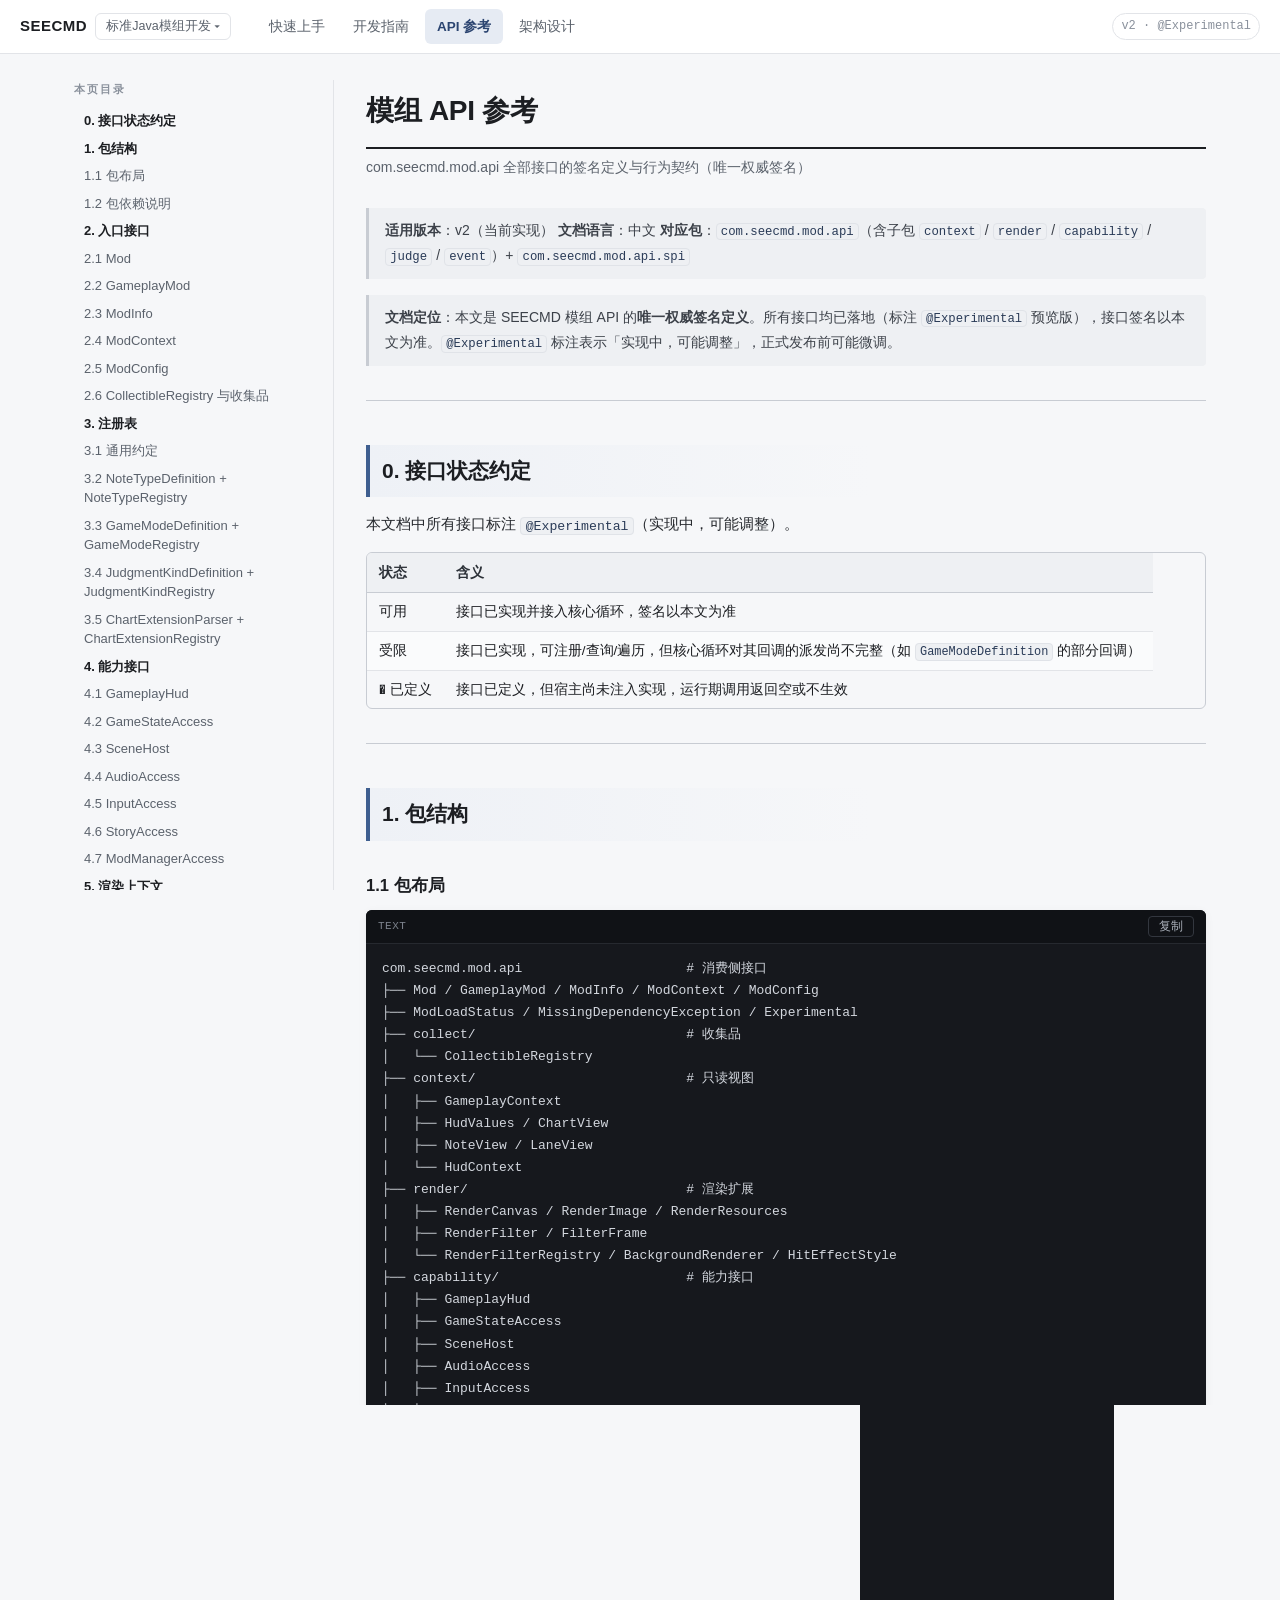
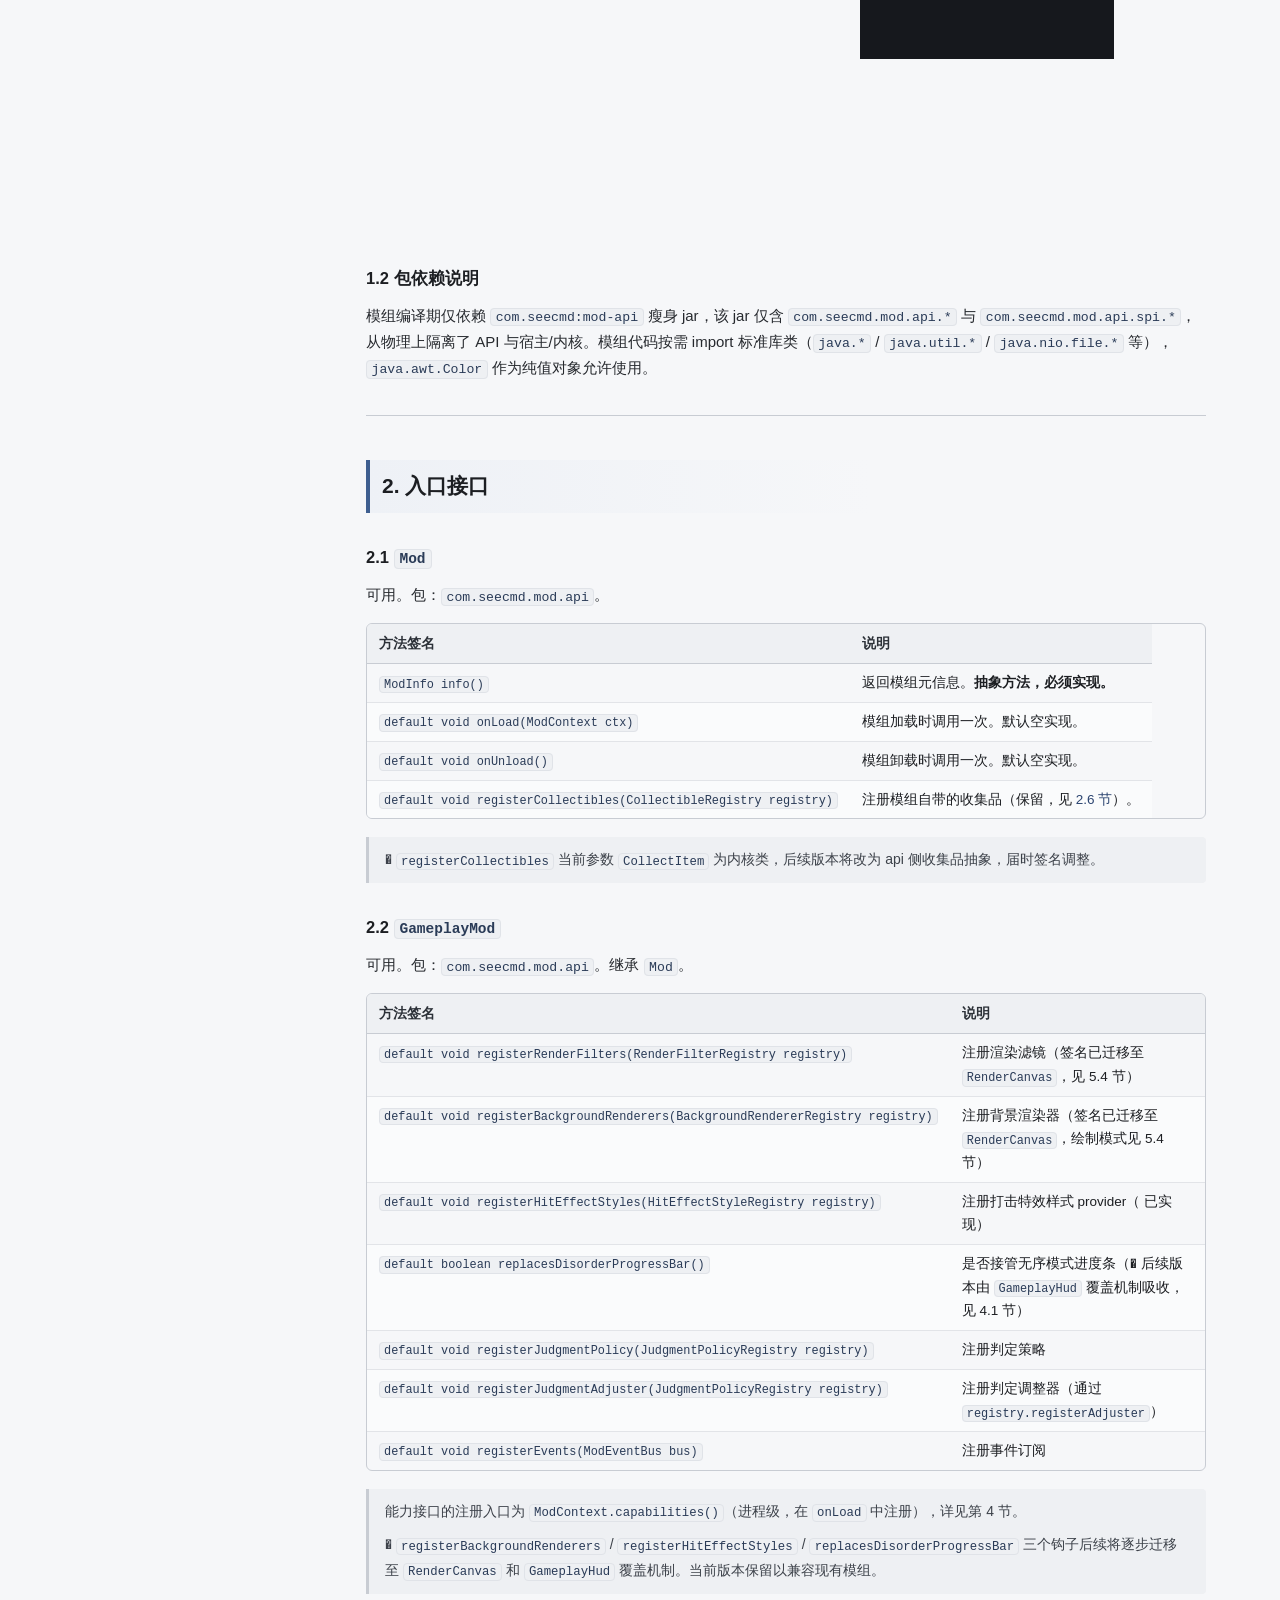
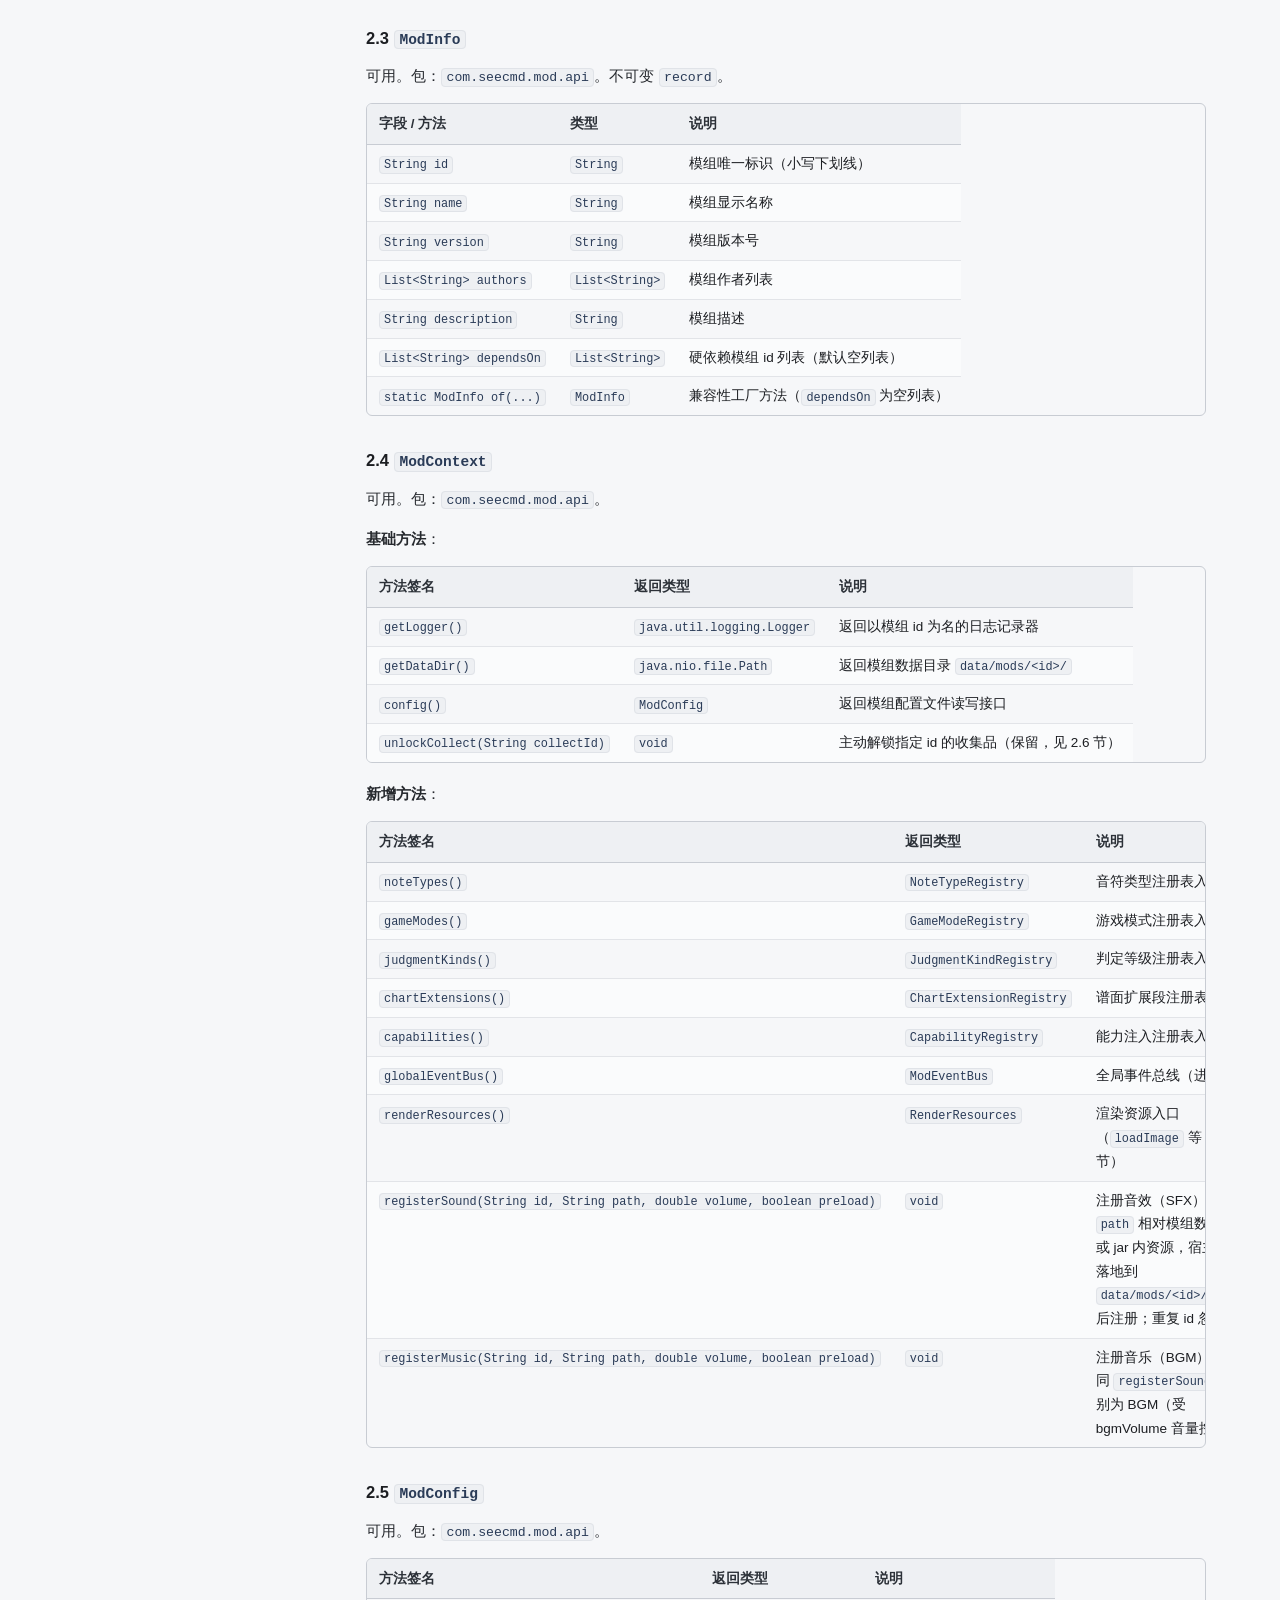
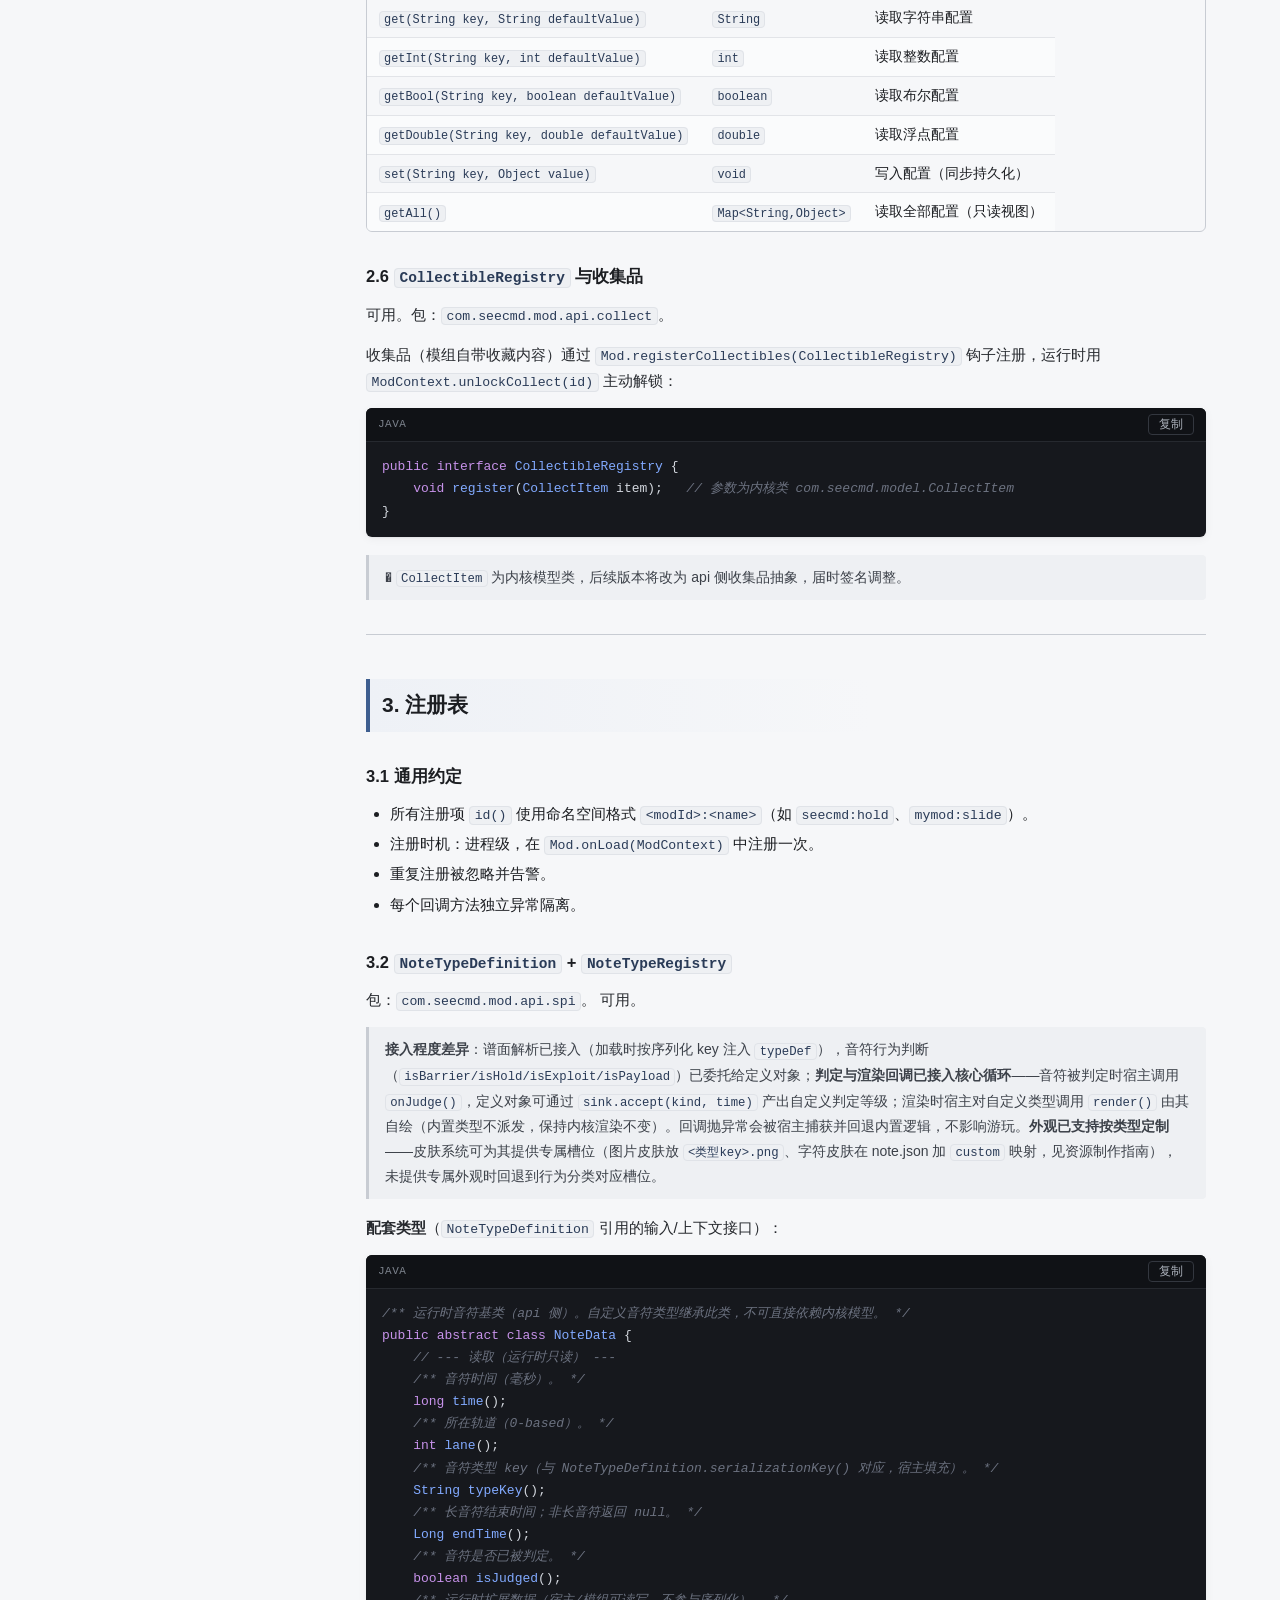
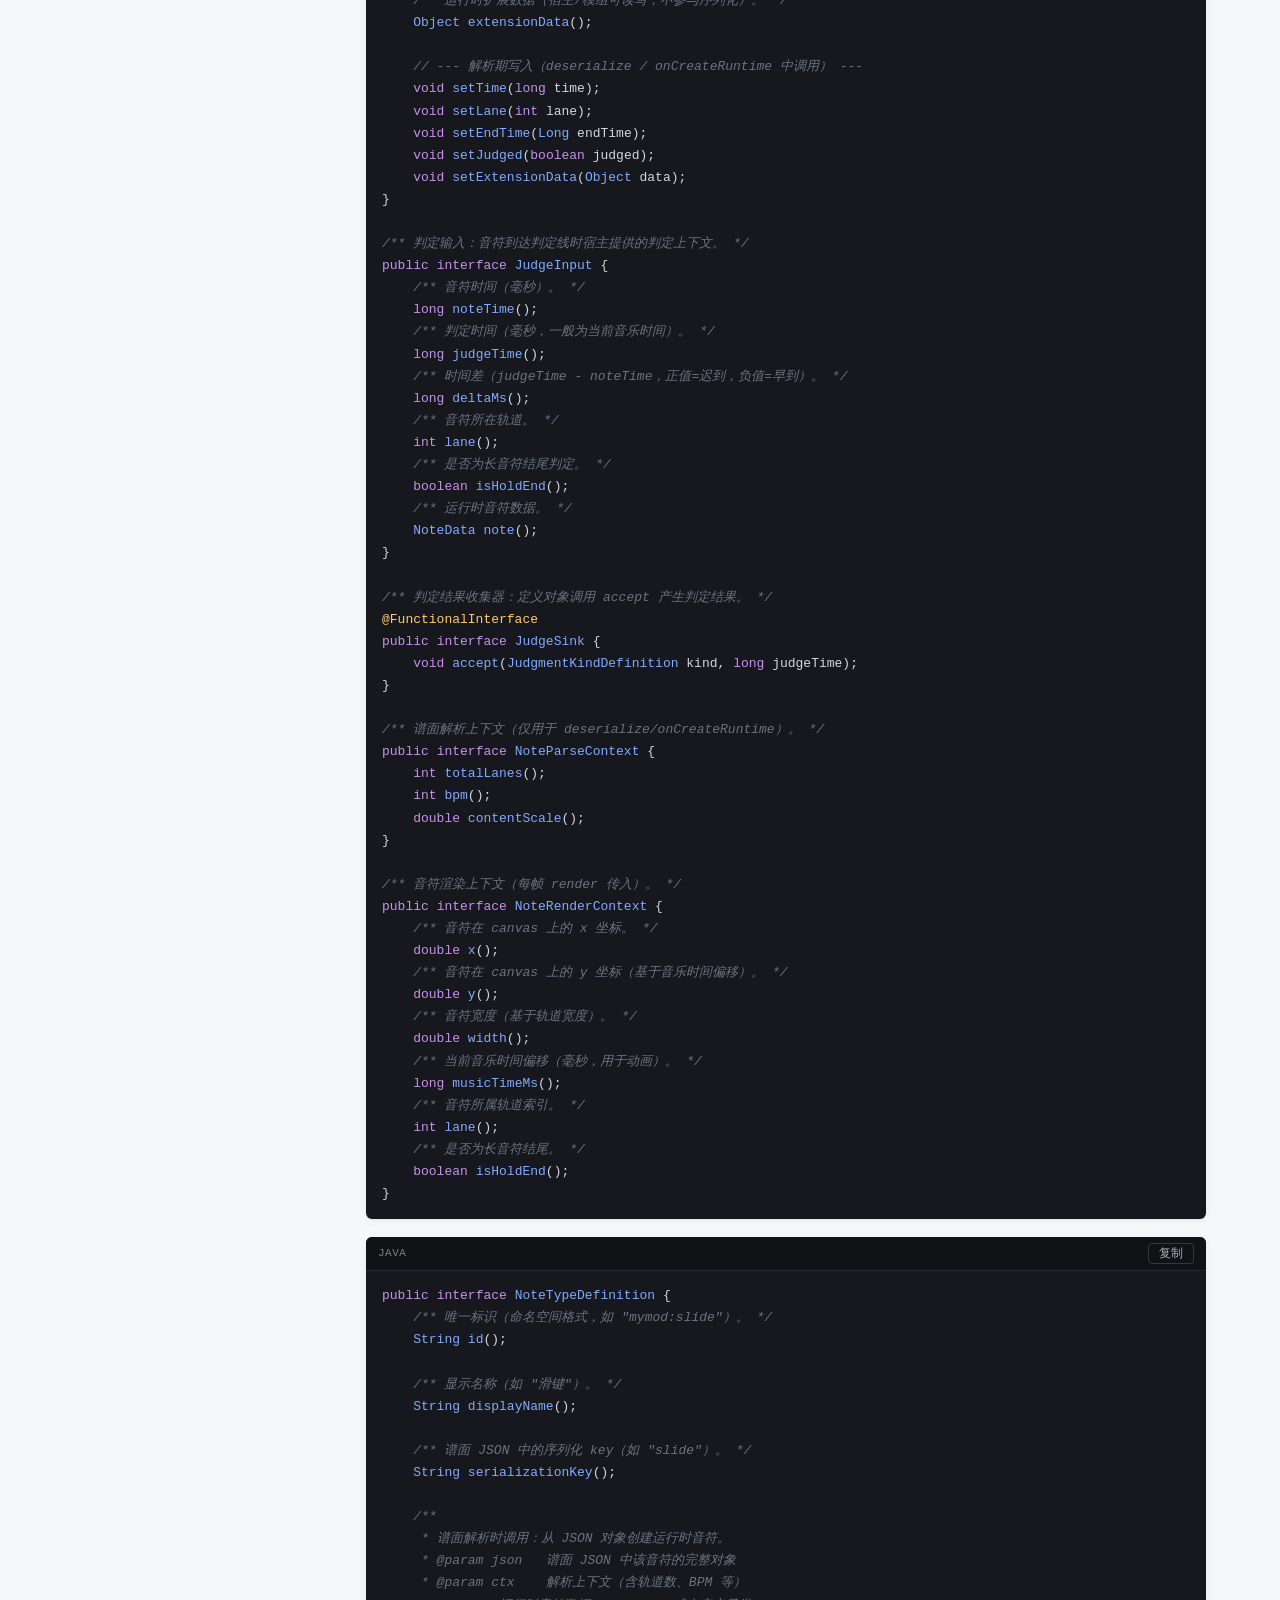
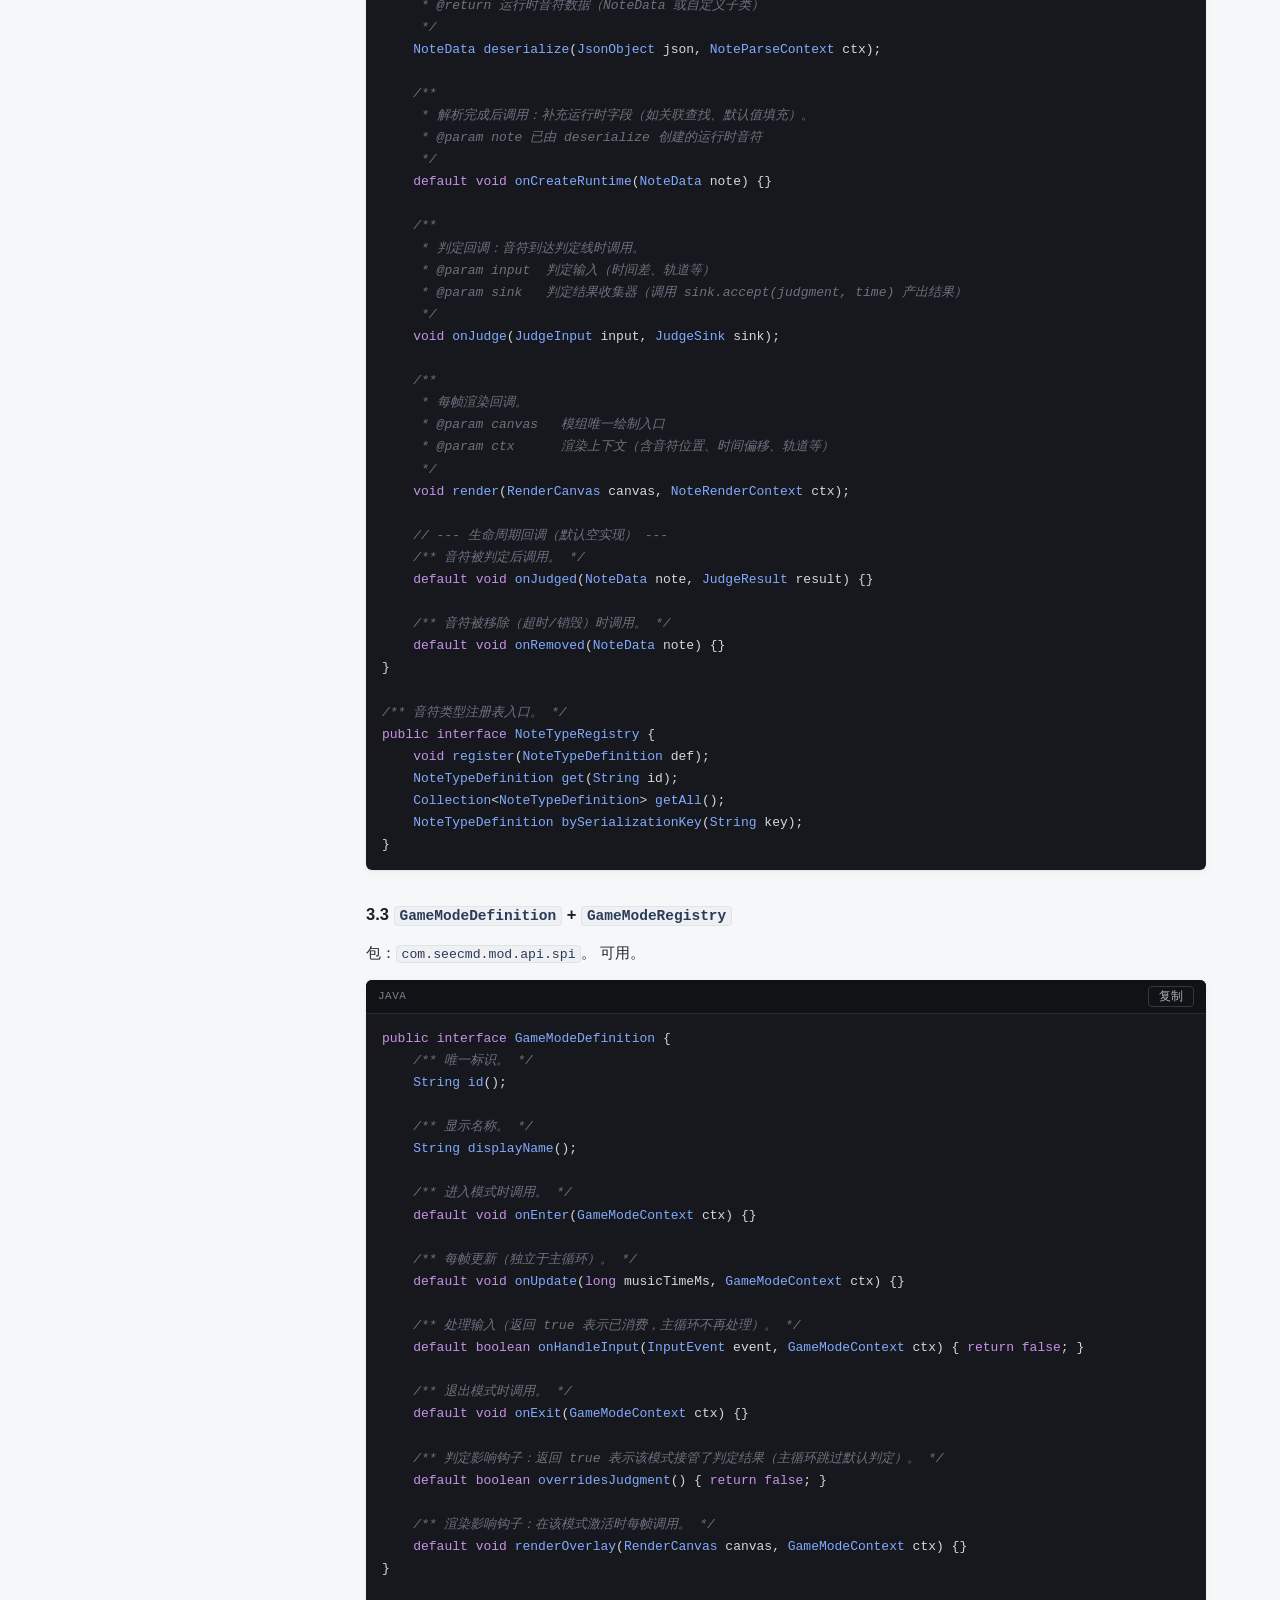
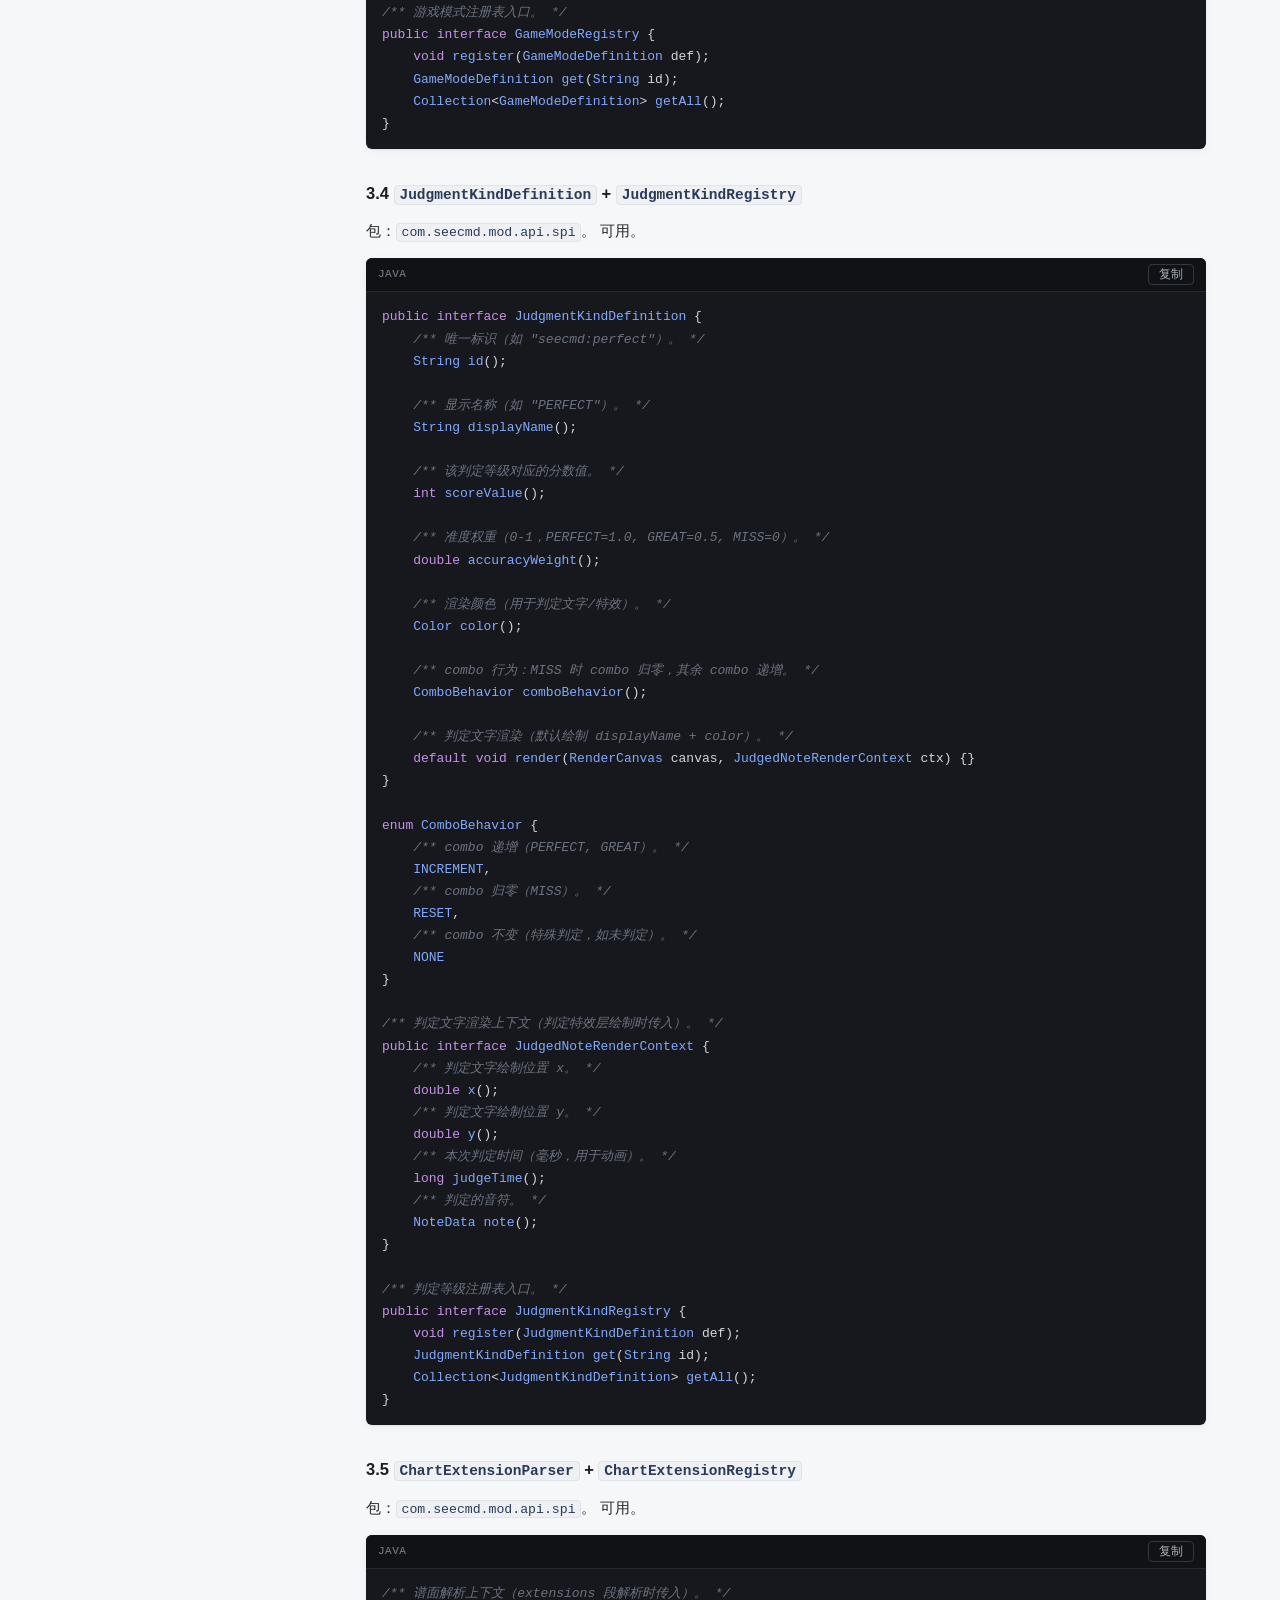
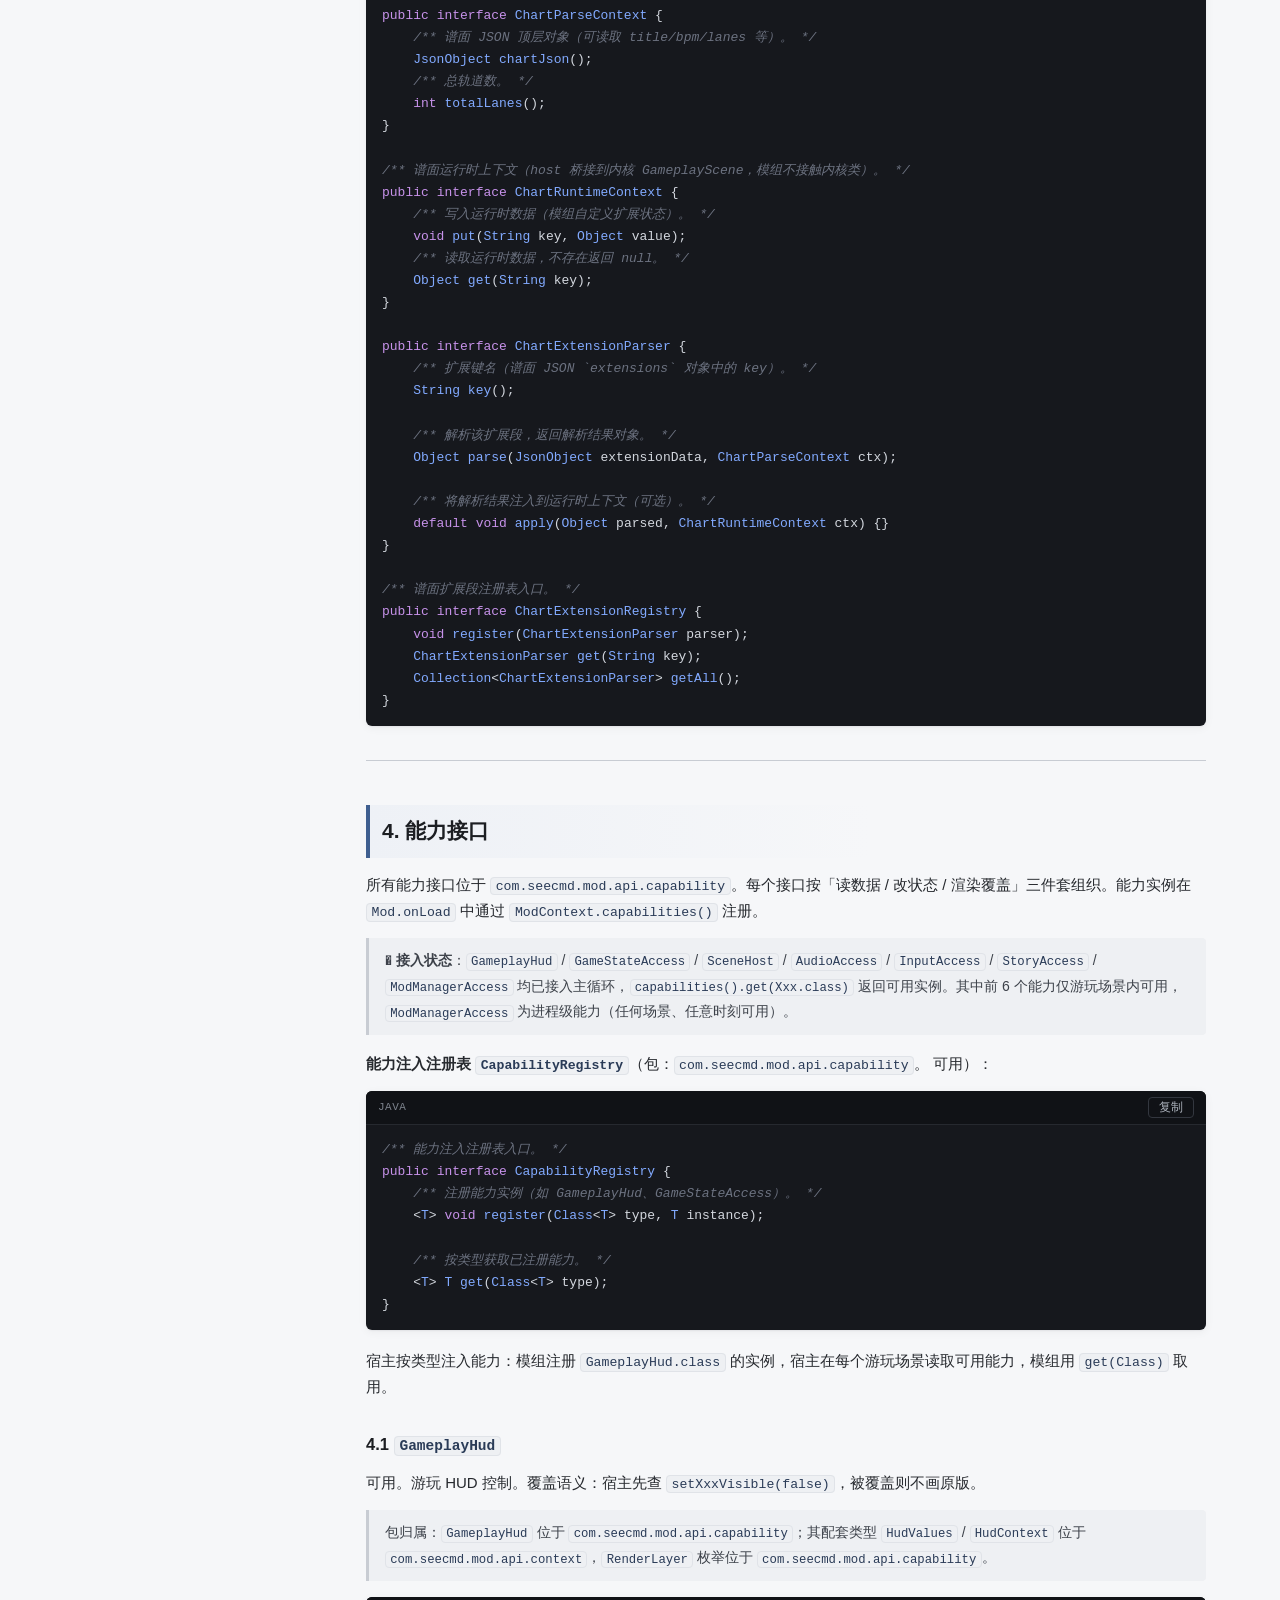
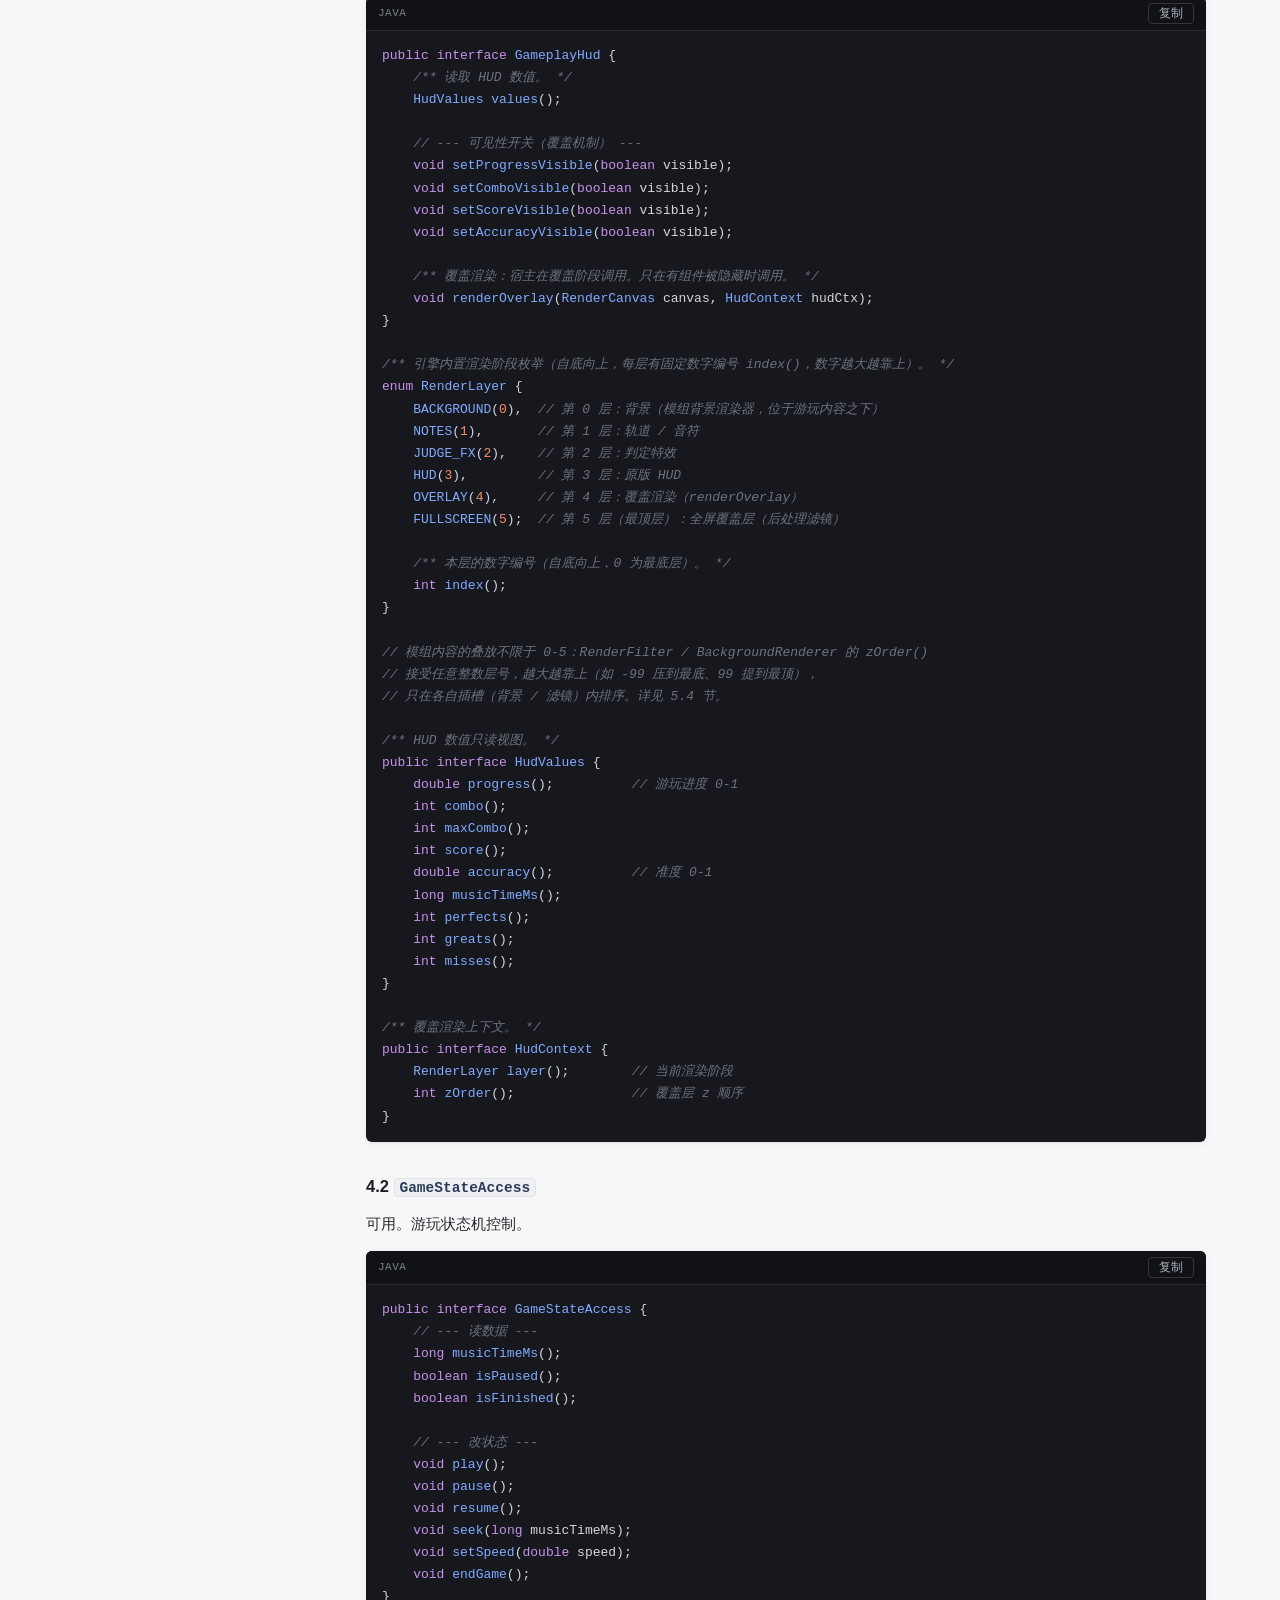
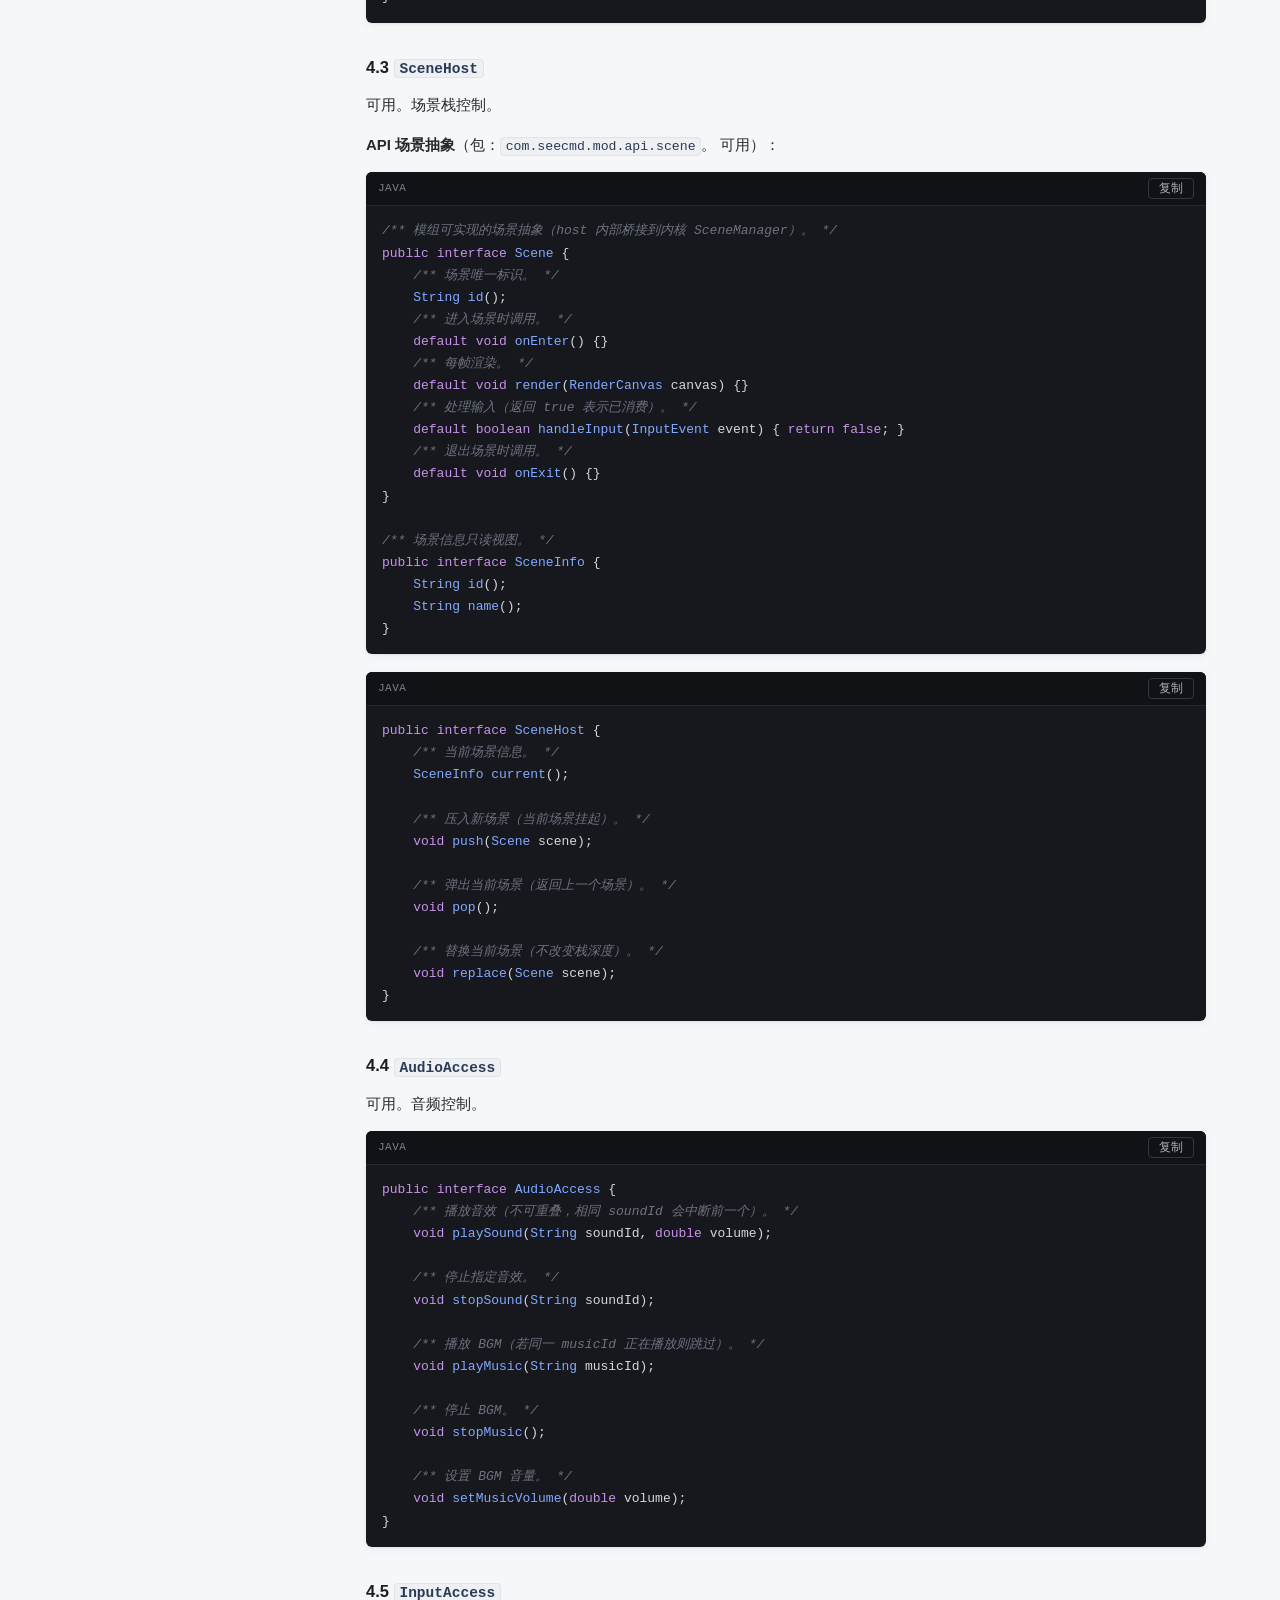
==== commit a9ef82a4: "Open-ended zOrder for filters/background renderers: any int (e.g. -99/99), sorted ascending per pass" ====
--- a/api.html
+++ b/api.html
@@ -396,7 +396,7 @@
     void renderOverlay(RenderCanvas canvas, HudContext hudCtx);
 }
 
-/** 渲染阶段枚举（自底向上，每层有固定数字编号 index()，数字越大越靠上）。 */
+/** 引擎内置渲染阶段枚举（自底向上，每层有固定数字编号 index()，数字越大越靠上）。 */
 enum RenderLayer {
     BACKGROUND(0),  // 第 0 层：背景（模组背景渲染器，位于游玩内容之下）
     NOTES(1),       // 第 1 层：轨道 / 音符
@@ -408,6 +408,10 @@
     /** 本层的数字编号（自底向上，0 为最底层）。 */
     int index();
 }
+
+// 模组内容的叠放不限于 0-5：RenderFilter / BackgroundRenderer 的 zOrder()
+// 接受任意整数层号，越大越靠上（如 -99 压到最底、99 提到最顶），
+// 只在各自插槽（背景 / 滤镜）内排序。详见 5.4 节。
 
 /** HUD 数值只读视图。 */
 public interface HudValues {
@@ -636,11 +640,15 @@
 }</code></pre></div>
 <h3 id="53-filterframe">5.3 <code>FilterFrame</code></h3>
 <p> 可用。包：<code>com.seecmd.mod.api.render</code>。</p>
-<table><thead><tr><th>方法签名</th><th>返回类型</th><th>说明</th></tr></thead><tbody><tr><td><code>width()</code></td><td><code>int</code></td><td>帧宽度（像素）</td></tr><tr><td><code>height()</code></td><td><code>int</code></td><td>帧高度（像素）</td></tr><tr><td><code>musicTimeMs()</code></td><td><code>long</code></td><td>当前音乐时间（毫秒）</td></tr><tr><td><code>progress()</code></td><td><code>double</code></td><td>游玩进度（0-1）</td></tr><tr><td><code>canvas()</code></td><td><code>RenderCanvas</code></td><td>本帧唯一的绘制入口</td></tr><tr><td><code>context()</code></td><td><code>GameplayContext</code></td><td>当前游玩上下文快照</td></tr></tbody></table>
+<table><thead><tr><th>方法签名</th><th>返回类型</th><th>说明</th></tr></thead><tbody><tr><td><code>width()</code></td><td><code>int</code></td><td>帧宽度（像素）</td></tr><tr><td><code>height()</code></td><td><code>int</code></td><td>帧高度（像素）</td></tr><tr><td><code>musicTimeMs()</code></td><td><code>long</code></td><td>当前音乐时间（毫秒）</td></tr><tr><td><code>progress()</code></td><td><code>double</code></td><td>游玩进度（0-1）</td></tr><tr><td><code>canvas()</code></td><td><code>RenderCanvas</code></td><td>本帧唯一的绘制入口</td></tr><tr><td><code>context()</code></td><td><code>GameplayContext</code></td><td>当前游玩上下文快照</td></tr><tr><td><code>layer()</code></td><td><code>RenderLayer</code></td><td>当前渲染阶段（背景 = BACKGROUND，滤镜 = FULLSCREEN）</td></tr><tr><td><code>zOrder()</code></td><td><code>int</code></td><td>当前内容的层号（z 顺序），越大越靠上</td></tr></tbody></table>
 <h3 id="54-renderfilter">5.4 <code>RenderFilter</code></h3>
 <p> 可用。包：<code>com.seecmd.mod.api.render</code>。</p>
-<div class="code-wrap"><div class="code-head"><span class="code-lang">java</span></div><pre><code>/** 对当前帧应用后处理（叠加在游玩内容之上绘制）。 */
+<div class="code-wrap"><div class="code-head"><span class="code-lang">java</span></div><pre><code>/** 本滤镜的层号（z 顺序），任意整数，默认 0。数字越大越靠上。 */
+default int zOrder() { return 0; }
+
+/** 对当前帧应用后处理（叠加在游玩内容之上绘制）。 */
 void apply(RenderCanvas canvas, FilterFrame frame);</code></pre></div>
+<p>层号决定滤镜之间的叠放：宿主按 <code>zOrder()</code> 从小到大排序执行，数字小的先执行（在下）、数字大的后执行（在上），层号相同按注册顺序。可用负数或大数字实现极端位置：<code>-99</code> 压到滤镜层最底、<code>99</code> 提到滤镜层最顶。背景渲染器 <code>BackgroundRenderer</code> 同样提供 <code>default int zOrder()</code>，规则一致。</p>
 <h3 id="55-renderfilterregistry">5.5 <code>RenderFilterRegistry</code></h3>
 <p> 可用。</p>
 <table><thead><tr><th>方法签名</th><th>返回类型</th><th>说明</th></tr></thead><tbody><tr><td><code>register(RenderFilter filter)</code></td><td><code>void</code></td><td>注册一个渲染滤镜</td></tr></tbody></table>
@@ -741,7 +749,7 @@
 <hr>
 <h2 id="9-速查表">9. 速查表</h2>
 <h3 id="可用"> 可用</h3>
-<table><thead><tr><th>类型</th><th>包</th><th>关键方法</th></tr></thead><tbody><tr><td><code>Mod</code></td><td><code>api</code></td><td><code>info()</code>, <code>onLoad(ModContext)</code>, <code>onUnload()</code>, <code>registerCollectibles</code></td></tr><tr><td><code>GameplayMod</code></td><td><code>api</code></td><td><code>registerRenderFilters</code>, <code>registerBackgroundRenderers</code>, <code>registerHitEffectStyles</code>, <code>replacesDisorderProgressBar</code>, <code>registerJudgmentPolicy</code>, <code>registerJudgmentAdjuster</code>, <code>registerEvents</code></td></tr><tr><td><code>ModInfo</code></td><td><code>api</code></td><td><code>id</code>, <code>name</code>, <code>version</code>, <code>authors</code>, <code>description</code>, <code>dependsOn</code></td></tr><tr><td><code>ModContext</code></td><td><code>api</code></td><td><code>getLogger()</code>, <code>getDataDir()</code>, <code>config()</code>, <code>unlockCollect</code>（另含 v2 新增方法，见下）</td></tr><tr><td><code>CollectibleRegistry</code></td><td><code>api.collect</code></td><td><code>register(CollectItem)</code>（参数为内核类，后续版本调整）</td></tr><tr><td><code>ModConfig</code></td><td><code>api</code></td><td><code>get</code>, <code>getInt</code>, <code>getBool</code>, <code>getDouble</code>, <code>set</code>, <code>getAll</code></td></tr><tr><td><code>ModLoadStatus</code></td><td><code>api</code></td><td><code>NOT_REGISTERED</code>, <code>REGISTERED</code>, <code>LOAD_FAILED</code>, <code>ACTIVE</code>, <code>UNLOADED</code></td></tr><tr><td><code>MissingDependencyException</code></td><td><code>api</code></td><td><code>getMissing()</code>, <code>getCircularChain()</code></td></tr><tr><td><code>RenderFilter</code></td><td><code>api.render</code></td><td><code>id()</code>, <code>apply(RenderCanvas, FilterFrame)</code></td></tr><tr><td><code>FilterFrame</code></td><td><code>api.render</code></td><td><code>width</code>, <code>height</code>, <code>musicTimeMs</code>, <code>progress</code>, <code>canvas()</code>, <code>context()</code></td></tr><tr><td><code>RenderFilterRegistry</code></td><td><code>api.render</code></td><td><code>register(RenderFilter)</code></td></tr><tr><td><code>JudgmentPolicy</code></td><td><code>api.judge</code></td><td><code>perfectWindowMs</code>, <code>greatWindowMs</code>, <code>missWindowMs</code>, <code>holdEndWindowMs</code>, <code>lateCutoffMs</code></td></tr><tr><td><code>JudgmentPolicyRegistry</code></td><td><code>api.judge</code></td><td><code>registerPolicy</code>, <code>registerAdjuster</code></td></tr><tr><td><code>JudgmentAdjuster</code></td><td><code>api.judge</code></td><td><code>adjust(JudgeResult, GameplayContext)</code></td></tr><tr><td><code>JudgeResult</code></td><td><code>api.judge</code></td><td><code>note()</code>, <code>judgment()</code>（<code>JudgmentKindDefinition</code>）, <code>judgeTime()</code>, <code>isHoldEnd()</code></td></tr><tr><td><code>JudgeResults</code></td><td><code>api.judge</code></td><td><code>withJudgment</code>, <code>withJudgeTime</code>, <code>with</code></td></tr><tr><td><code>ModEventBus</code></td><td><code>api.event</code></td><td><code>subscribe(Class, Consumer)</code>, <code>publish</code></td></tr><tr><td><code>Subscription</code></td><td><code>api.event</code></td><td><code>unsubscribe()</code></td></tr><tr><td>7 个游玩事件</td><td><code>api.event</code></td><td><code>ChartLoadedEvent</code>, <code>GameplayStartEvent</code>, <code>NoteJudgedEvent</code>, <code>ComboBreakEvent</code>, <code>PauseEvent</code>, <code>ResumeEvent</code>, <code>GameplayEndEvent</code></td></tr><tr><td><code>GameplayContext</code></td><td><code>api.context</code></td><td><code>musicTimeMs</code>, <code>combo</code>, <code>score</code>, <code>perfects</code>, <code>greats</code>, <code>misses</code>, <code>maxCombo</code>, <code>paused</code>, <code>finished</code>, <code>progress</code>, <code>disorderActive</code>, <code>disorderRemainingRatio</code>, <code>disorderChargeRatio</code>, <code>disorderChargeBarVisible</code>, <code>disorderChargeBarFlashingOn</code>, <code>disorderEndingSoon</code>, <code>disorderRemainingTimeMs</code>, <code>chartTitle</code>, <code>chartAuthor</code>, <code>chartDifficulty</code>, <code>chartDurationMs</code>, <code>totalNoteCount</code>, <code>judgedNoteCount</code>, <code>remainingNoteCount</code>, <code>chartBpm</code>, <code>musicPositionRatio</code>, <code>accuracy</code>, <code>judgmentWindowMs</code>, <code>defaultJudgmentWindowMs</code>, <code>pendingNotes</code>, <code>nextNote</code>, <code>lanes</code></td></tr><tr><td><code>NoteView</code></td><td><code>api.context</code></td><td><code>time</code>, <code>lane</code>, <code>endTime</code>, <code>isHold</code>, <code>isBarrier</code>, <code>isExploit</code>, <code>isPayload</code></td></tr><tr><td><code>LaneView</code></td><td><code>api.context</code></td><td><code>id</code>, <code>x</code>, <code>y</code>, <code>width</code>, <code>height</code>, <code>angle</code>, <code>isFake</code></td></tr></tbody></table>
+<table><thead><tr><th>类型</th><th>包</th><th>关键方法</th></tr></thead><tbody><tr><td><code>Mod</code></td><td><code>api</code></td><td><code>info()</code>, <code>onLoad(ModContext)</code>, <code>onUnload()</code>, <code>registerCollectibles</code></td></tr><tr><td><code>GameplayMod</code></td><td><code>api</code></td><td><code>registerRenderFilters</code>, <code>registerBackgroundRenderers</code>, <code>registerHitEffectStyles</code>, <code>replacesDisorderProgressBar</code>, <code>registerJudgmentPolicy</code>, <code>registerJudgmentAdjuster</code>, <code>registerEvents</code></td></tr><tr><td><code>ModInfo</code></td><td><code>api</code></td><td><code>id</code>, <code>name</code>, <code>version</code>, <code>authors</code>, <code>description</code>, <code>dependsOn</code></td></tr><tr><td><code>ModContext</code></td><td><code>api</code></td><td><code>getLogger()</code>, <code>getDataDir()</code>, <code>config()</code>, <code>unlockCollect</code>（另含 v2 新增方法，见下）</td></tr><tr><td><code>CollectibleRegistry</code></td><td><code>api.collect</code></td><td><code>register(CollectItem)</code>（参数为内核类，后续版本调整）</td></tr><tr><td><code>ModConfig</code></td><td><code>api</code></td><td><code>get</code>, <code>getInt</code>, <code>getBool</code>, <code>getDouble</code>, <code>set</code>, <code>getAll</code></td></tr><tr><td><code>ModLoadStatus</code></td><td><code>api</code></td><td><code>NOT_REGISTERED</code>, <code>REGISTERED</code>, <code>LOAD_FAILED</code>, <code>ACTIVE</code>, <code>UNLOADED</code></td></tr><tr><td><code>MissingDependencyException</code></td><td><code>api</code></td><td><code>getMissing()</code>, <code>getCircularChain()</code></td></tr><tr><td><code>RenderFilter</code></td><td><code>api.render</code></td><td><code>id()</code>, <code>zOrder()</code>（默认 0，任意整数层号）, <code>apply(RenderCanvas, FilterFrame)</code></td></tr><tr><td><code>FilterFrame</code></td><td><code>api.render</code></td><td><code>width</code>, <code>height</code>, <code>musicTimeMs</code>, <code>progress</code>, <code>canvas()</code>, <code>context()</code>, <code>layer()</code>, <code>zOrder()</code></td></tr><tr><td><code>RenderFilterRegistry</code></td><td><code>api.render</code></td><td><code>register(RenderFilter)</code></td></tr><tr><td><code>JudgmentPolicy</code></td><td><code>api.judge</code></td><td><code>perfectWindowMs</code>, <code>greatWindowMs</code>, <code>missWindowMs</code>, <code>holdEndWindowMs</code>, <code>lateCutoffMs</code></td></tr><tr><td><code>JudgmentPolicyRegistry</code></td><td><code>api.judge</code></td><td><code>registerPolicy</code>, <code>registerAdjuster</code></td></tr><tr><td><code>JudgmentAdjuster</code></td><td><code>api.judge</code></td><td><code>adjust(JudgeResult, GameplayContext)</code></td></tr><tr><td><code>JudgeResult</code></td><td><code>api.judge</code></td><td><code>note()</code>, <code>judgment()</code>（<code>JudgmentKindDefinition</code>）, <code>judgeTime()</code>, <code>isHoldEnd()</code></td></tr><tr><td><code>JudgeResults</code></td><td><code>api.judge</code></td><td><code>withJudgment</code>, <code>withJudgeTime</code>, <code>with</code></td></tr><tr><td><code>ModEventBus</code></td><td><code>api.event</code></td><td><code>subscribe(Class, Consumer)</code>, <code>publish</code></td></tr><tr><td><code>Subscription</code></td><td><code>api.event</code></td><td><code>unsubscribe()</code></td></tr><tr><td>7 个游玩事件</td><td><code>api.event</code></td><td><code>ChartLoadedEvent</code>, <code>GameplayStartEvent</code>, <code>NoteJudgedEvent</code>, <code>ComboBreakEvent</code>, <code>PauseEvent</code>, <code>ResumeEvent</code>, <code>GameplayEndEvent</code></td></tr><tr><td><code>GameplayContext</code></td><td><code>api.context</code></td><td><code>musicTimeMs</code>, <code>combo</code>, <code>score</code>, <code>perfects</code>, <code>greats</code>, <code>misses</code>, <code>maxCombo</code>, <code>paused</code>, <code>finished</code>, <code>progress</code>, <code>disorderActive</code>, <code>disorderRemainingRatio</code>, <code>disorderChargeRatio</code>, <code>disorderChargeBarVisible</code>, <code>disorderChargeBarFlashingOn</code>, <code>disorderEndingSoon</code>, <code>disorderRemainingTimeMs</code>, <code>chartTitle</code>, <code>chartAuthor</code>, <code>chartDifficulty</code>, <code>chartDurationMs</code>, <code>totalNoteCount</code>, <code>judgedNoteCount</code>, <code>remainingNoteCount</code>, <code>chartBpm</code>, <code>musicPositionRatio</code>, <code>accuracy</code>, <code>judgmentWindowMs</code>, <code>defaultJudgmentWindowMs</code>, <code>pendingNotes</code>, <code>nextNote</code>, <code>lanes</code></td></tr><tr><td><code>NoteView</code></td><td><code>api.context</code></td><td><code>time</code>, <code>lane</code>, <code>endTime</code>, <code>isHold</code>, <code>isBarrier</code>, <code>isExploit</code>, <code>isPayload</code></td></tr><tr><td><code>LaneView</code></td><td><code>api.context</code></td><td><code>id</code>, <code>x</code>, <code>y</code>, <code>width</code>, <code>height</code>, <code>angle</code>, <code>isFake</code></td></tr></tbody></table>
 <h3 id="v2-新增"> v2 新增</h3>
 <table><thead><tr><th>类型</th><th>包</th><th>关键方法</th><th>状态</th></tr></thead><tbody><tr><td><code>NoteTypeDefinition</code></td><td><code>api.spi</code></td><td><code>id()</code>, <code>displayName()</code>, <code>serializationKey()</code>, <code>deserialize()</code>, <code>onCreateRuntime()</code>, <code>onJudge()</code>, <code>render()</code>, <code>onJudged()</code>, <code>onRemoved()</code></td><td> 可用</td></tr><tr><td><code>NoteData</code></td><td><code>api.spi</code></td><td><code>time()</code>, <code>lane()</code>, <code>typeKey()</code>, <code>endTime()</code>, <code>isJudged()</code>, <code>extensionData()</code></td><td> 可用</td></tr><tr><td><code>JudgeInput</code></td><td><code>api.spi</code></td><td><code>noteTime()</code>, <code>judgeTime()</code>, <code>deltaMs()</code>, <code>lane()</code>, <code>isHoldEnd()</code>, <code>note()</code></td><td> 可用</td></tr><tr><td><code>JudgeSink</code></td><td><code>api.spi</code></td><td><code>accept(JudgmentKindDefinition, long)</code></td><td> 可用</td></tr><tr><td><code>NoteParseContext</code></td><td><code>api.spi</code></td><td><code>totalLanes()</code>, <code>bpm()</code>, <code>contentScale()</code></td><td> 可用</td></tr><tr><td><code>NoteRenderContext</code></td><td><code>api.spi</code></td><td><code>x()</code>, <code>y()</code>, <code>width()</code>, <code>musicTimeMs()</code>, <code>lane()</code>, <code>isHoldEnd()</code></td><td> 可用</td></tr><tr><td><code>NoteTypeRegistry</code></td><td><code>api.spi</code></td><td><code>register(NoteTypeDefinition)</code>, <code>get(id)</code>, <code>getAll()</code>, <code>bySerializationKey(key)</code></td><td> 可用</td></tr><tr><td><code>GameModeDefinition</code></td><td><code>api.spi</code></td><td><code>id()</code>, <code>displayName()</code>, <code>onEnter</code>, <code>onUpdate</code>, <code>onHandleInput</code>, <code>onExit</code>, <code>overridesJudgment</code>, <code>renderOverlay</code></td><td> 受限</td></tr><tr><td><code>GameModeRegistry</code></td><td><code>api.spi</code></td><td><code>register(GameModeDefinition)</code>, <code>get(id)</code>, <code>getAll()</code></td><td> 受限</td></tr><tr><td><code>JudgmentKindDefinition</code></td><td><code>api.spi</code></td><td><code>id()</code>, <code>displayName()</code>, <code>scoreValue()</code>, <code>accuracyWeight()</code>, <code>color()</code>, <code>comboBehavior()</code>, <code>render()</code></td><td> 可用</td></tr><tr><td><code>JudgedNoteRenderContext</code></td><td><code>api.spi</code></td><td><code>x()</code>, <code>y()</code>, <code>judgeTime()</code>, <code>note()</code></td><td> 可用</td></tr><tr><td><code>JudgmentKindRegistry</code></td><td><code>api.spi</code></td><td><code>register(JudgmentKindDefinition)</code>, <code>get(id)</code>, <code>getAll()</code></td><td> 可用</td></tr><tr><td><code>ChartExtensionParser</code></td><td><code>api.spi</code></td><td><code>key()</code>, <code>parse()</code>, <code>apply()</code></td><td> 受限</td></tr><tr><td><code>ChartParseContext</code></td><td><code>api.spi</code></td><td><code>chartJson()</code>, <code>totalLanes()</code></td><td> 受限</td></tr><tr><td><code>ChartRuntimeContext</code></td><td><code>api.spi</code></td><td><code>put(String, Object)</code>, <code>get(String)</code></td><td> 受限</td></tr><tr><td><code>ChartExtensionRegistry</code></td><td><code>api.spi</code></td><td><code>register(ChartExtensionParser)</code>, <code>get(key)</code>, <code>getAll()</code></td><td> 受限</td></tr><tr><td><code>RenderCanvas</code></td><td><code>api.render</code></td><td><code>fillRect</code>, <code>drawRect</code>, <code>drawLine</code>, <code>setColor</code>, <code>setAlpha</code>, <code>clip</code>, <code>save</code>, <code>restore</code>, <code>translate</code>, <code>scale</code>, <code>rotate</code>, <code>drawText</code>, <code>measureText</code>, <code>drawImage</code></td><td> 可用</td></tr><tr><td><code>RenderImage</code></td><td><code>api.render</code></td><td><code>width()</code>, <code>height()</code></td><td> 可用</td></tr><tr><td><code>RenderResources</code></td><td><code>api.render</code></td><td><code>loadImage(String path)</code></td><td> 可用</td></tr><tr><td><code>CapabilityRegistry</code></td><td><code>api.capability</code></td><td><code>register(Class&lt;T&gt;, T)</code>, <code>get(Class&lt;T&gt;)</code></td><td> 可用</td></tr><tr><td><code>GameplayHud</code></td><td><code>api.capability</code></td><td><code>values()</code>, <code>setProgressVisible</code>, <code>setComboVisible</code>, <code>setScoreVisible</code>, <code>setAccuracyVisible</code>, <code>renderOverlay</code></td><td> 可用</td></tr><tr><td><code>RenderLayer</code></td><td><code>api.capability</code></td><td><code>BACKGROUND(0)</code>, <code>NOTES(1)</code>, <code>JUDGE_FX(2)</code>, <code>HUD(3)</code>, <code>OVERLAY(4)</code>, <code>FULLSCREEN(5)</code>，<code>index()</code> 返回层编号</td><td> 可用</td></tr><tr><td><code>HudValues</code></td><td><code>api.context</code></td><td><code>progress()</code>, <code>combo()</code>, <code>maxCombo()</code>, <code>score()</code>, <code>accuracy()</code>, <code>musicTimeMs()</code>, <code>perfects()</code>, <code>greats()</code>, <code>misses()</code></td><td> 可用</td></tr><tr><td><code>HudContext</code></td><td><code>api.context</code></td><td><code>layer()</code>, <code>zOrder()</code></td><td> 可用</td></tr><tr><td><code>ModContext</code>（v2 新增方法）</td><td><code>api</code></td><td><code>noteTypes()</code>, <code>gameModes()</code>, <code>judgmentKinds()</code>, <code>chartExtensions()</code>, <code>capabilities()</code>, <code>globalEventBus()</code>, <code>renderResources()</code>, <code>registerSound()</code>, <code>registerMusic()</code></td><td> 可用</td></tr><tr><td><code>GameStartupEvent</code></td><td><code>api.event</code></td><td>无额外数据</td><td> 可用</td></tr><tr><td><code>GameShutdownEvent</code></td><td><code>api.event</code></td><td>无额外数据</td><td> 可用</td></tr><tr><td><code>SceneChangedEvent</code></td><td><code>api.event</code></td><td><code>from()</code>, <code>to()</code></td><td> 可用</td></tr><tr><td><code>SettingsChangedEvent</code></td><td><code>api.event</code></td><td><code>changedKeys()</code></td><td> 可用</td></tr><tr><td><code>StoryAccess</code></td><td><code>api.capability</code></td><td><code>currentNode()</code>, <code>trigger()</code>, <code>skip()</code></td><td> 可用</td></tr><tr><td><code>StoryNode</code></td><td><code>api.capability</code></td><td><code>id()</code>, <code>title()</code>, <code>isActive()</code></td><td> 可用</td></tr><tr><td><code>StoryContext</code></td><td><code>api.capability</code></td><td><code>source()</code></td><td> 可用</td></tr><tr><td><code>ModManagerAccess</code></td><td><code>api.capability</code></td><td><code>registeredMods()</code>, <code>getModInfo()</code>, <code>enabledMods()</code>, <code>isEnabled()</code>, <code>isActive()</code>, <code>getLoadStatus()</code>, <code>getLoadError()</code>, <code>setEnabled()</code></td><td> 可用（进程级）</td></tr><tr><td><code>HitEffectStyle</code></td><td><code>api.render</code></td><td><code>durationMs()</code>, <code>frameDurationMs()</code>, <code>autoFrameDuration()</code>, <code>sheetImage()</code>, <code>cellWidth()</code>, <code>cellHeight()</code>, <code>frames()</code>, <code>loop()</code>, <code>scale()</code></td><td> 可用</td></tr><tr><td><code>HitEffectStyles</code></td><td><code>api.render</code></td><td><code>text()</code>, <code>imageSequence()</code>, <code>imageSequenceByDuration()</code>, <code>imageSheet()</code></td><td> 可用</td></tr></tbody></table>
 <h3 id="规划中"> 规划中</h3>
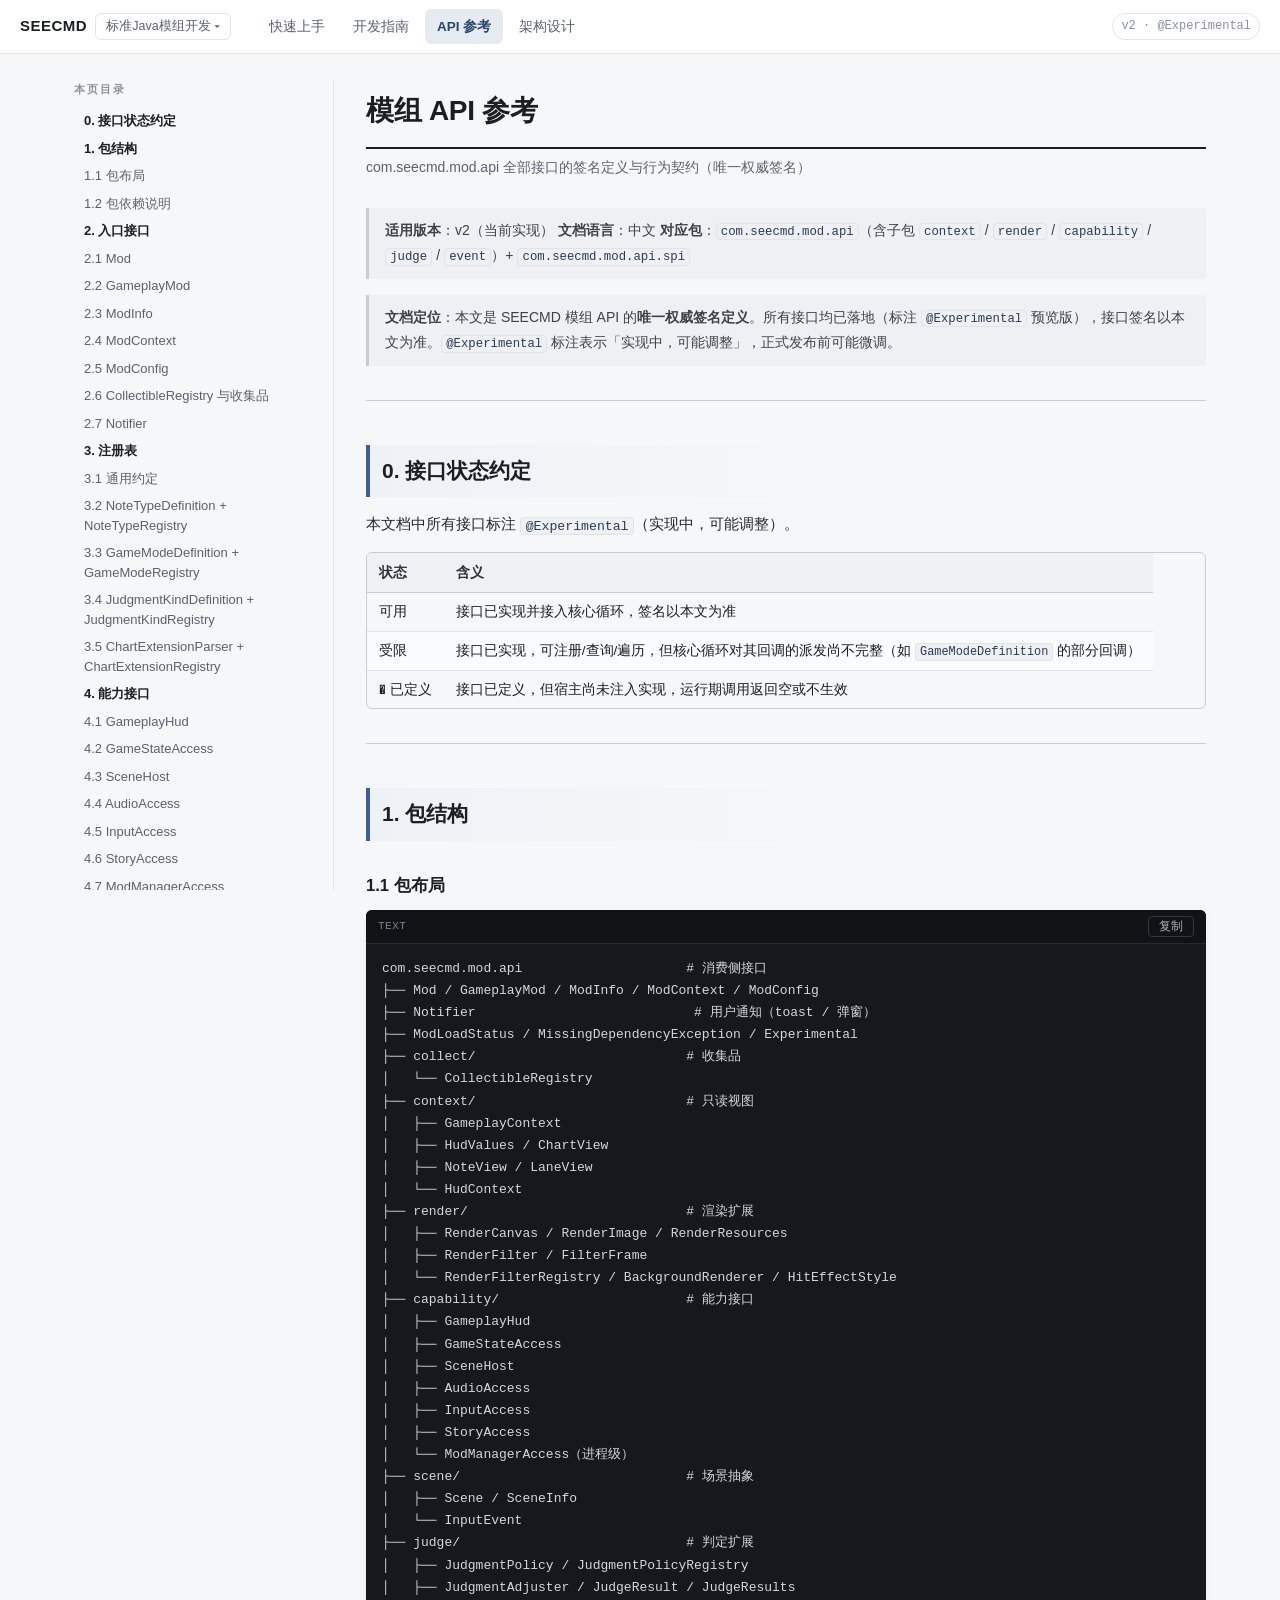
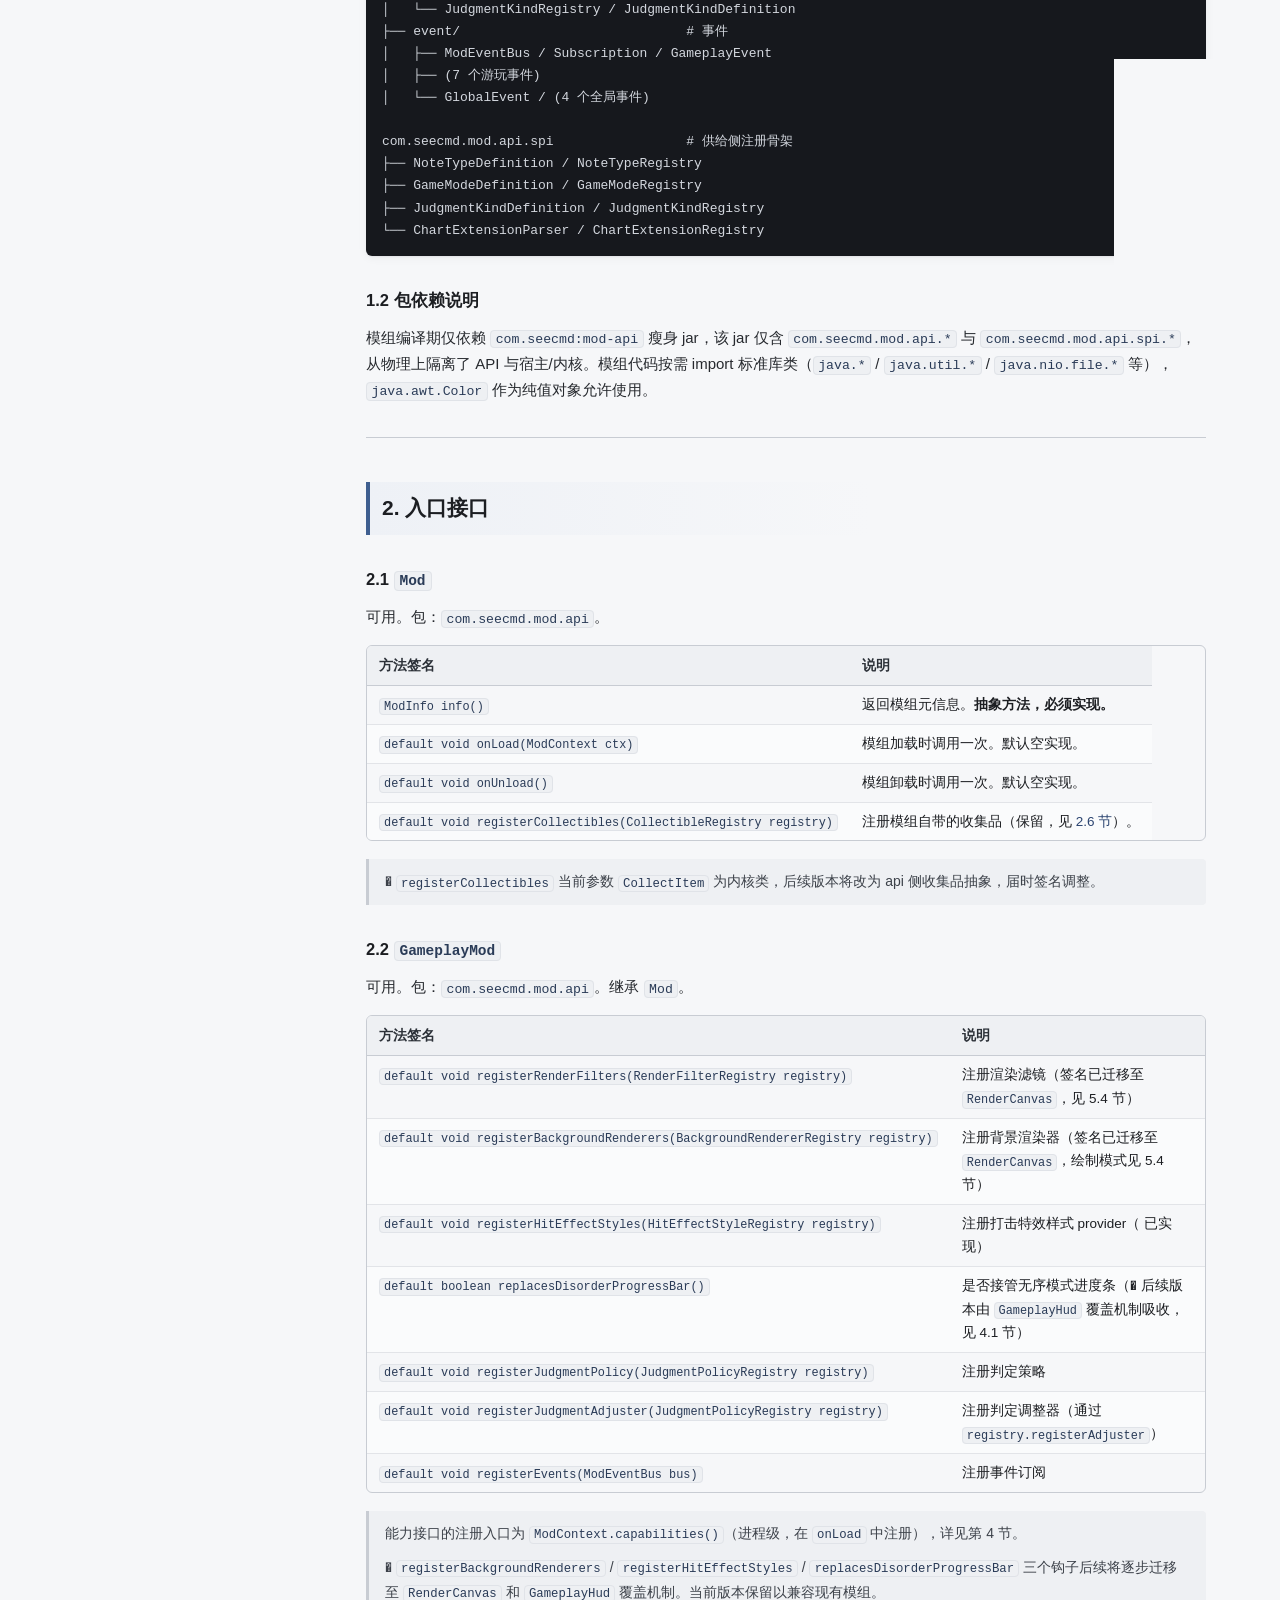
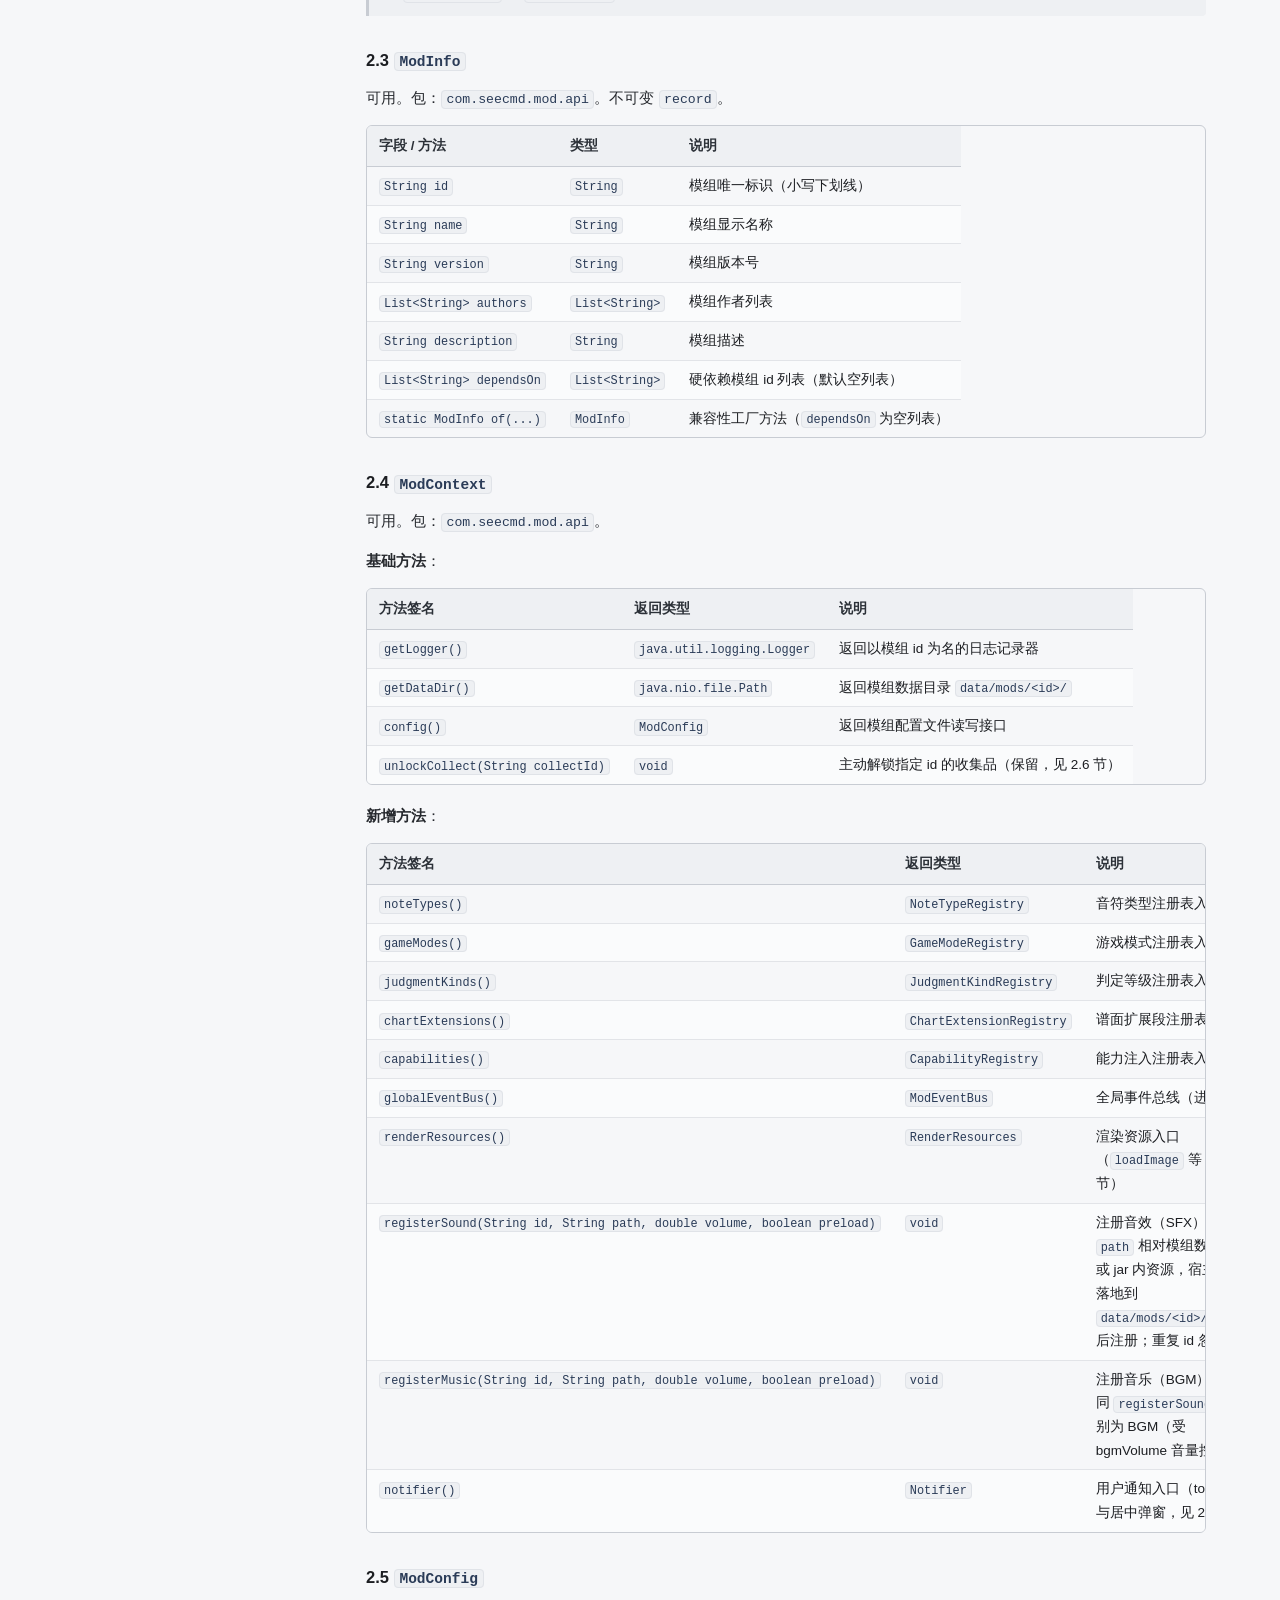
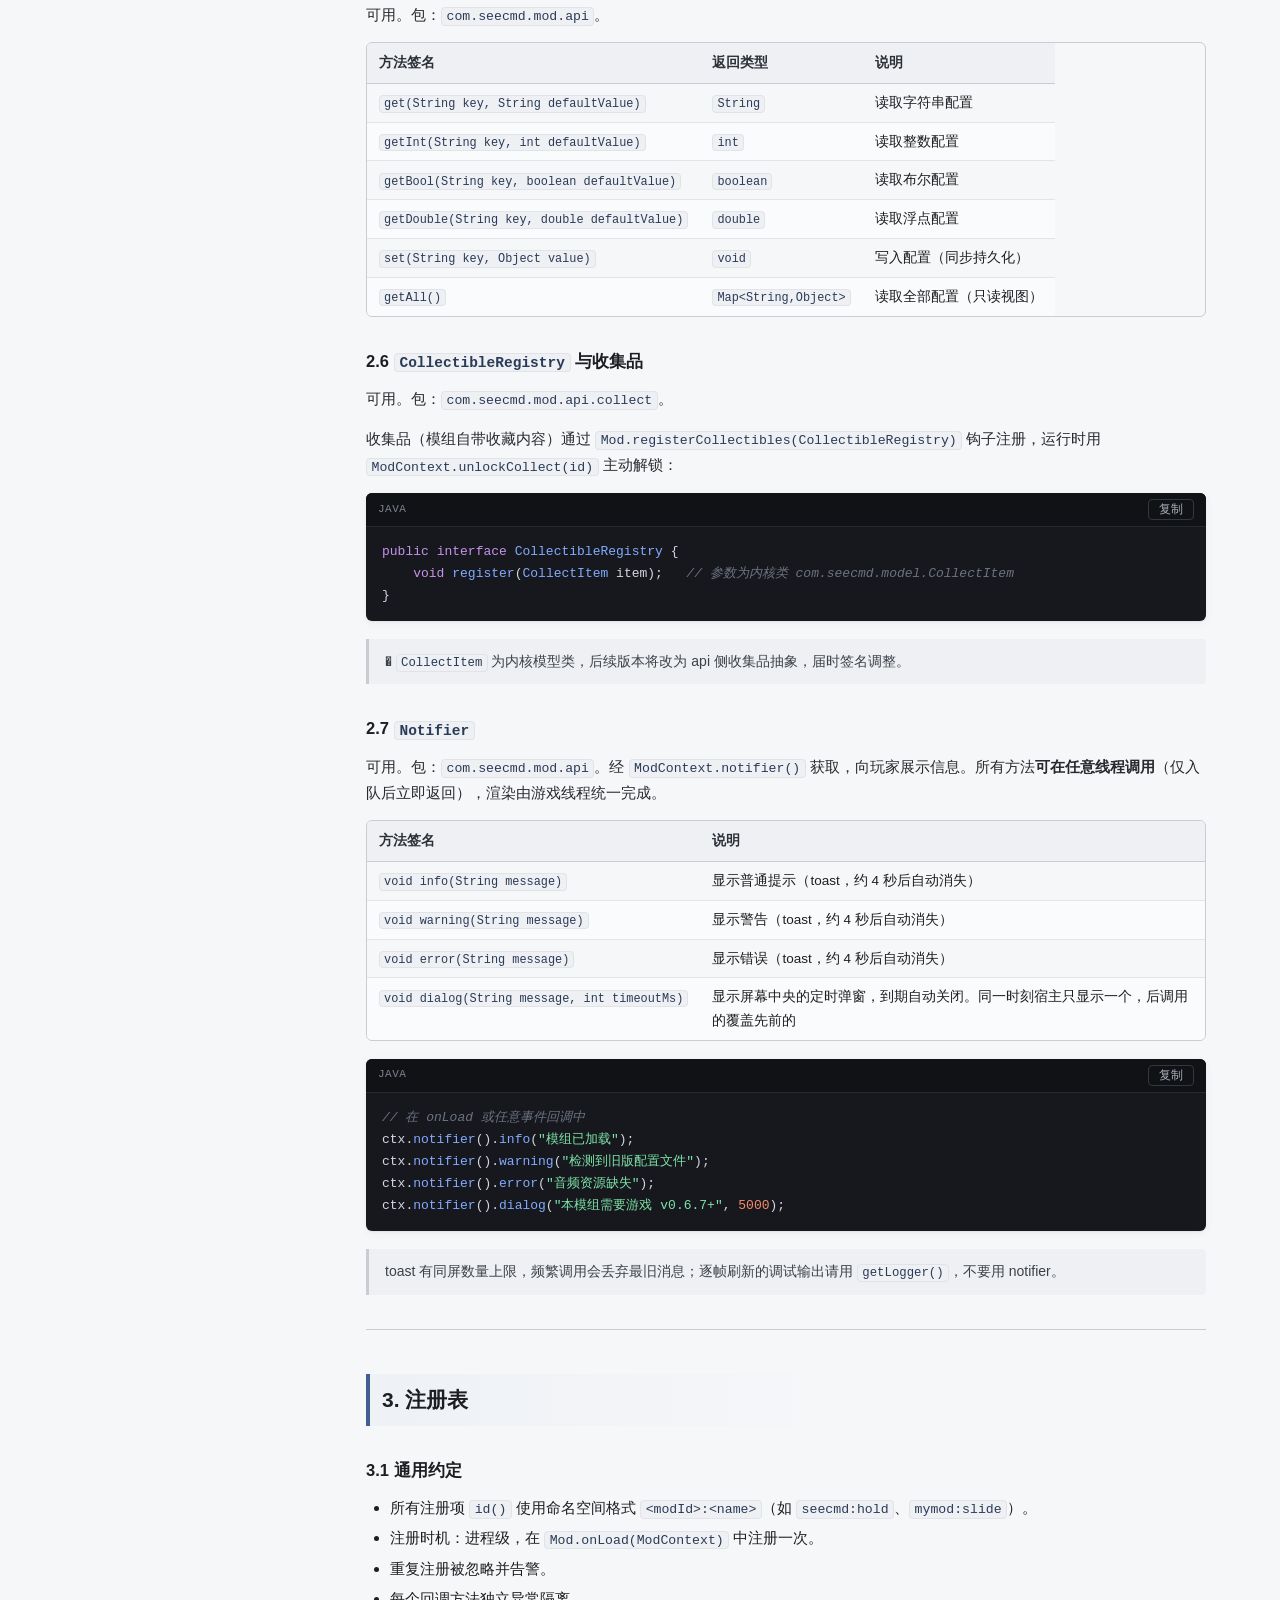
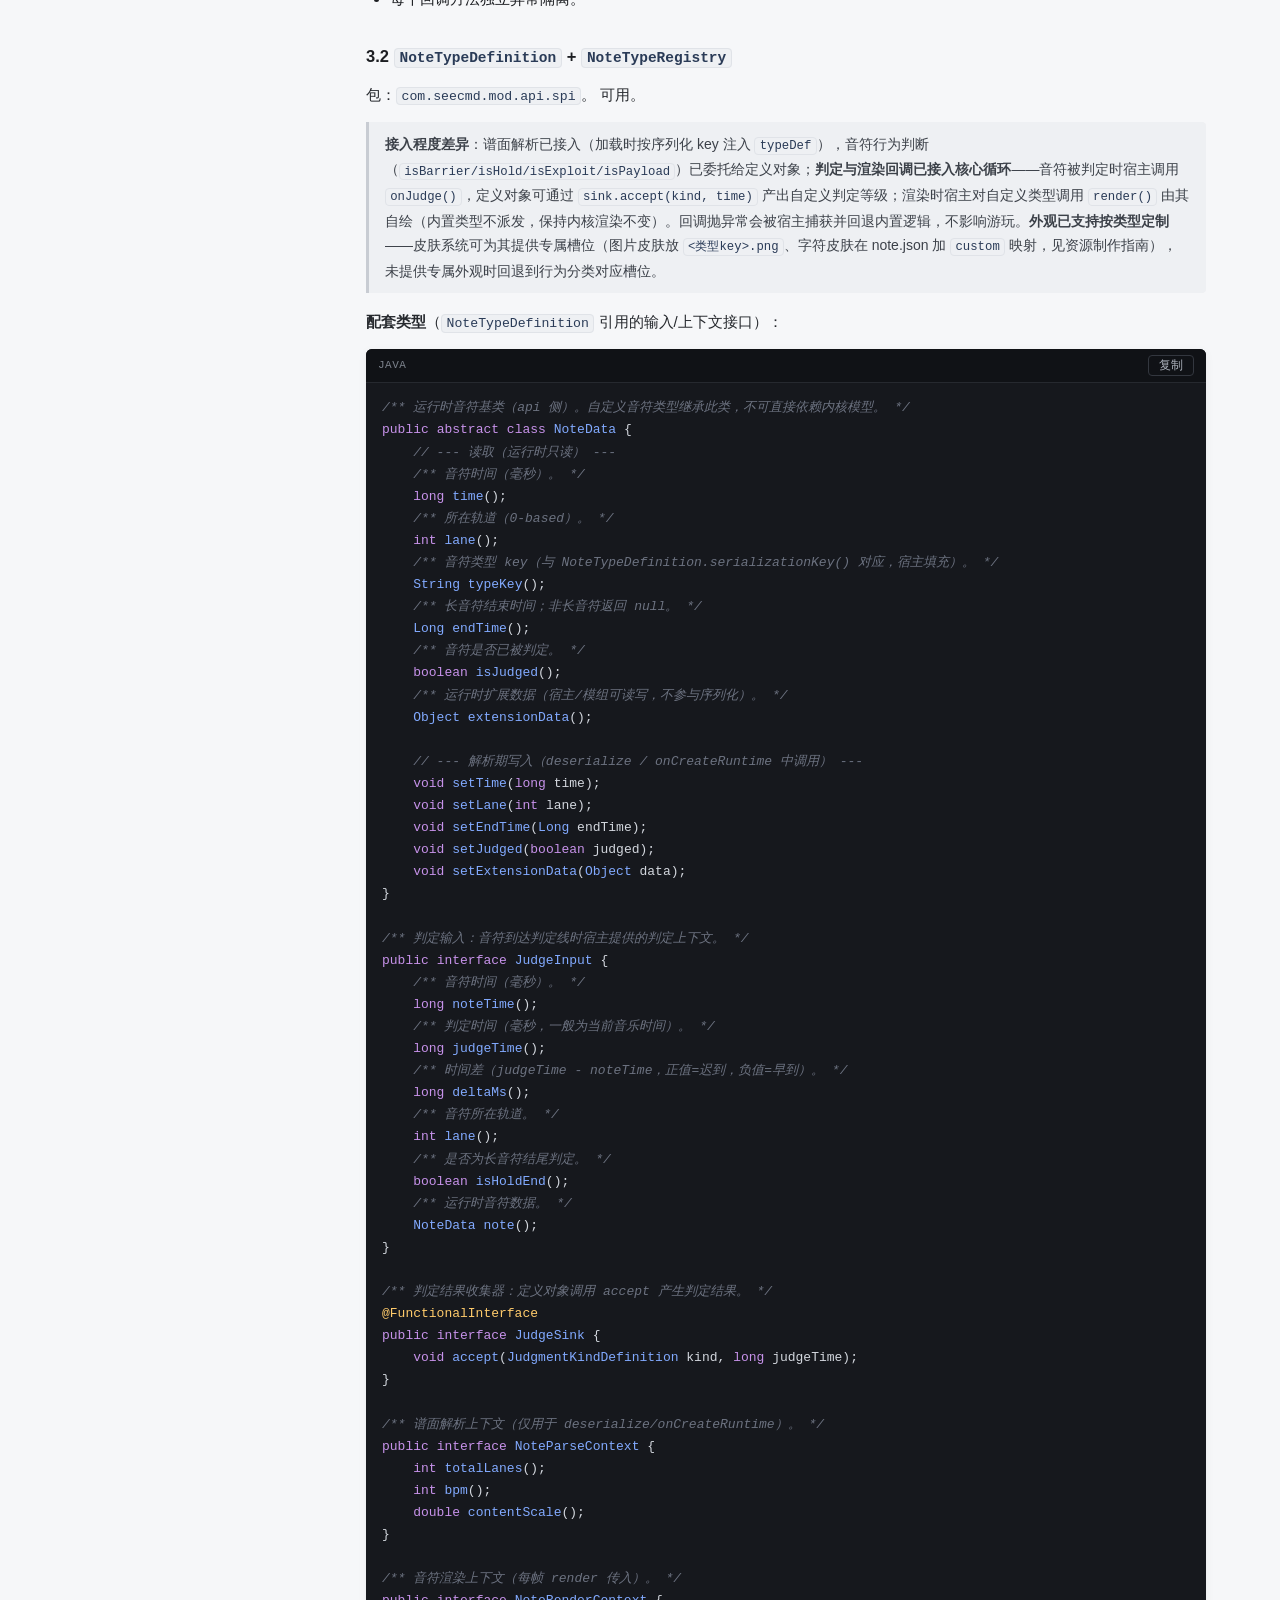
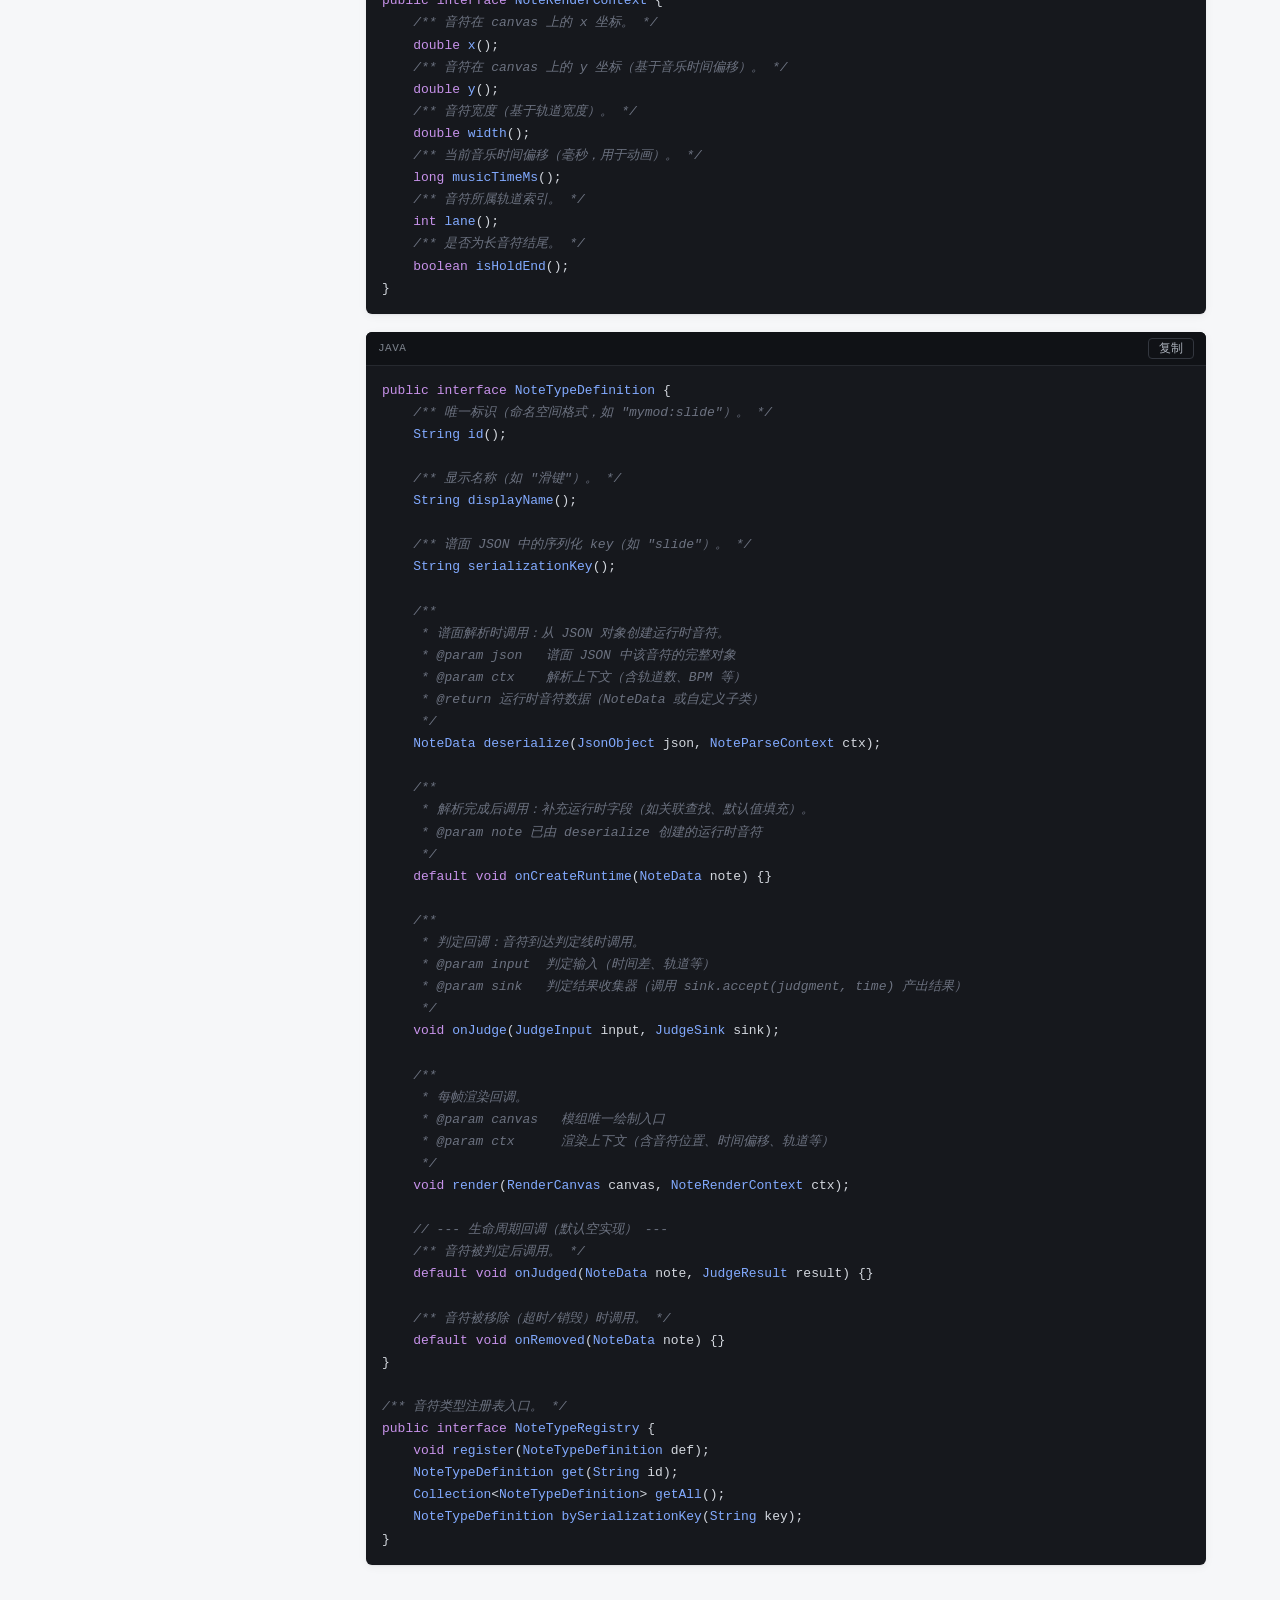
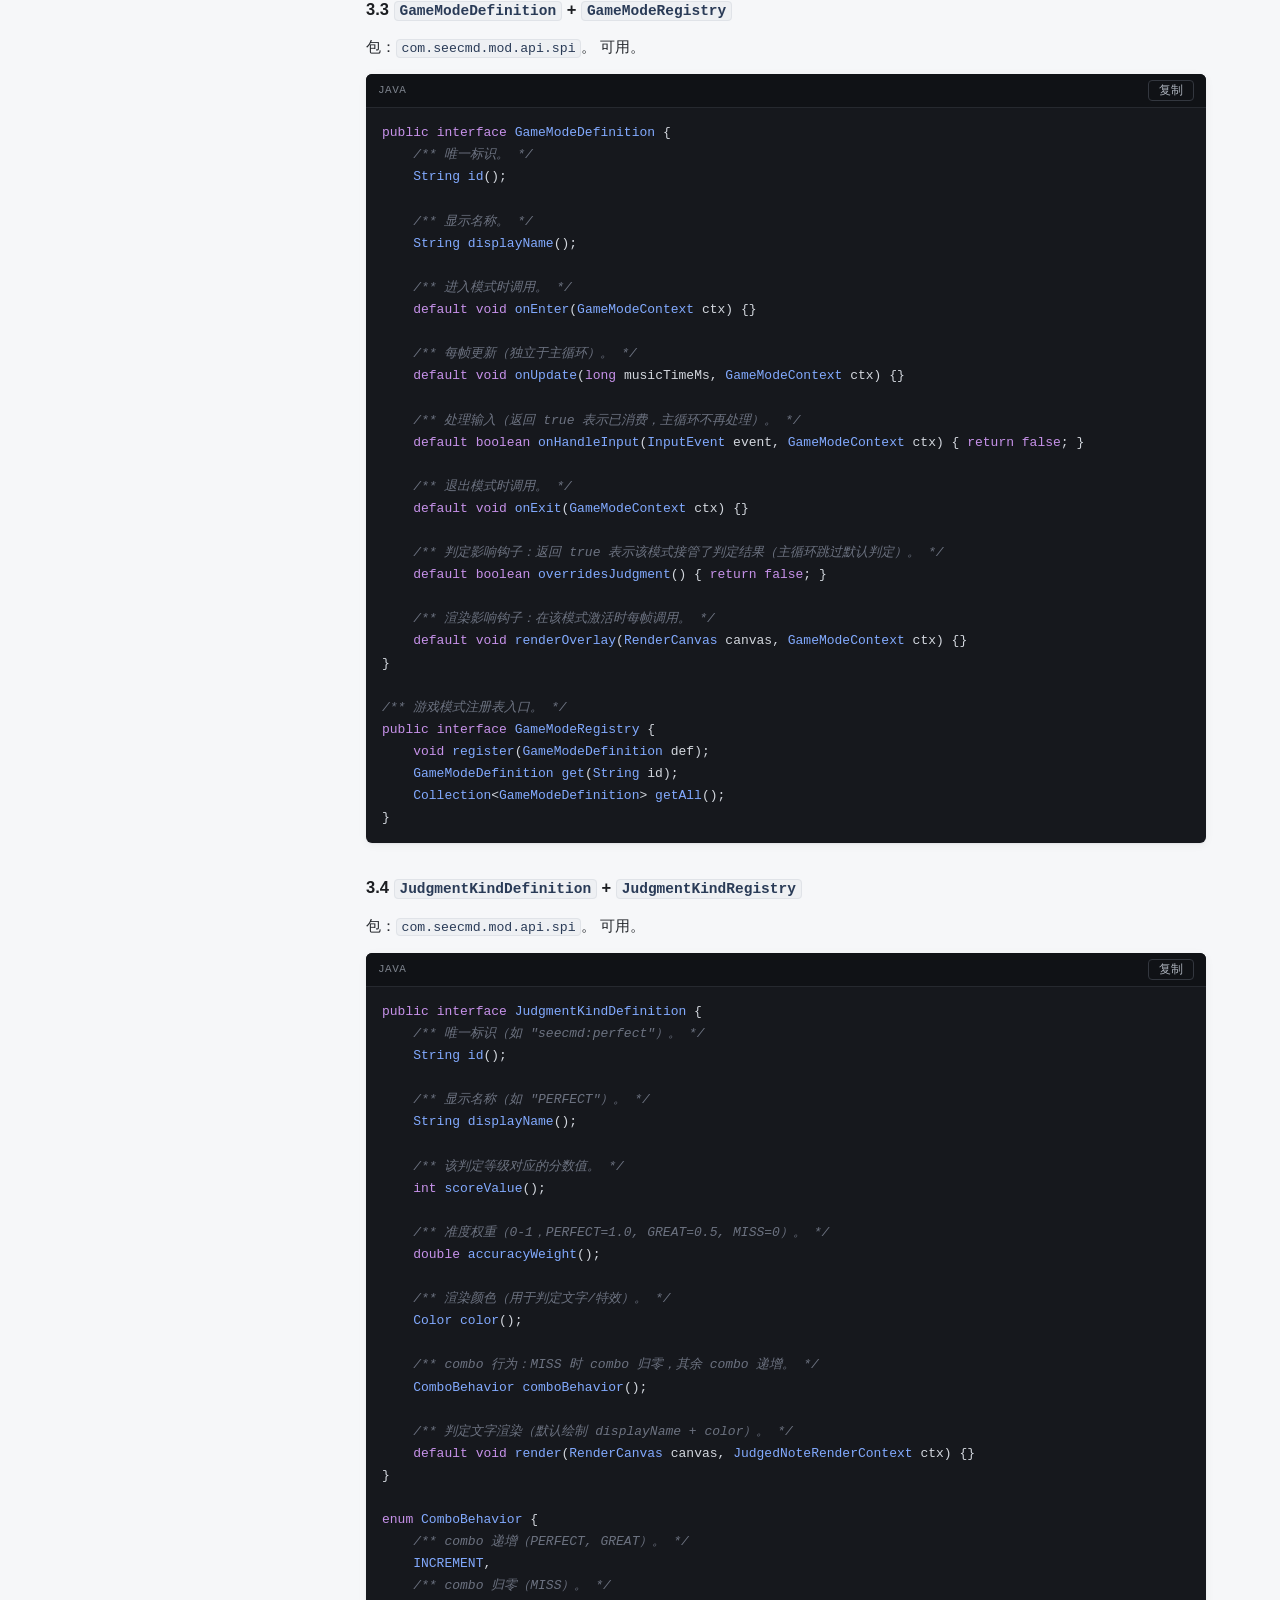
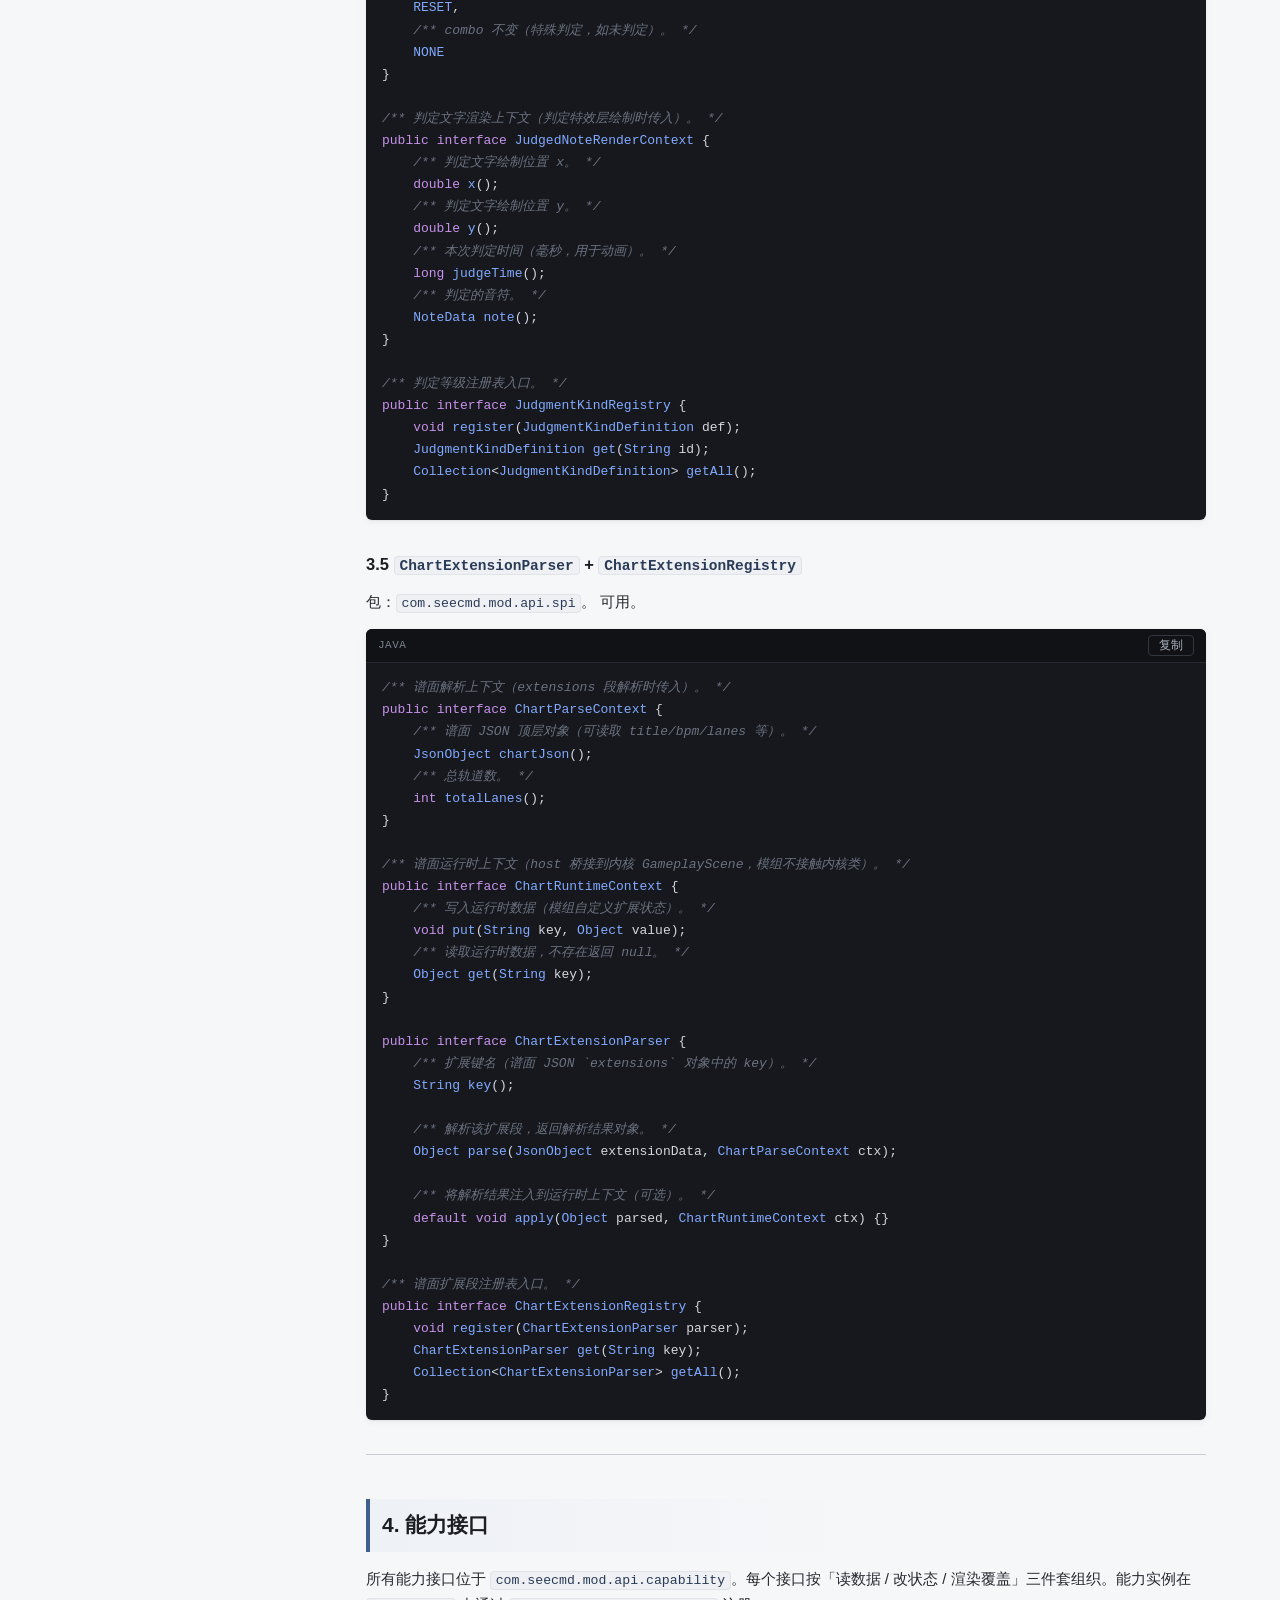
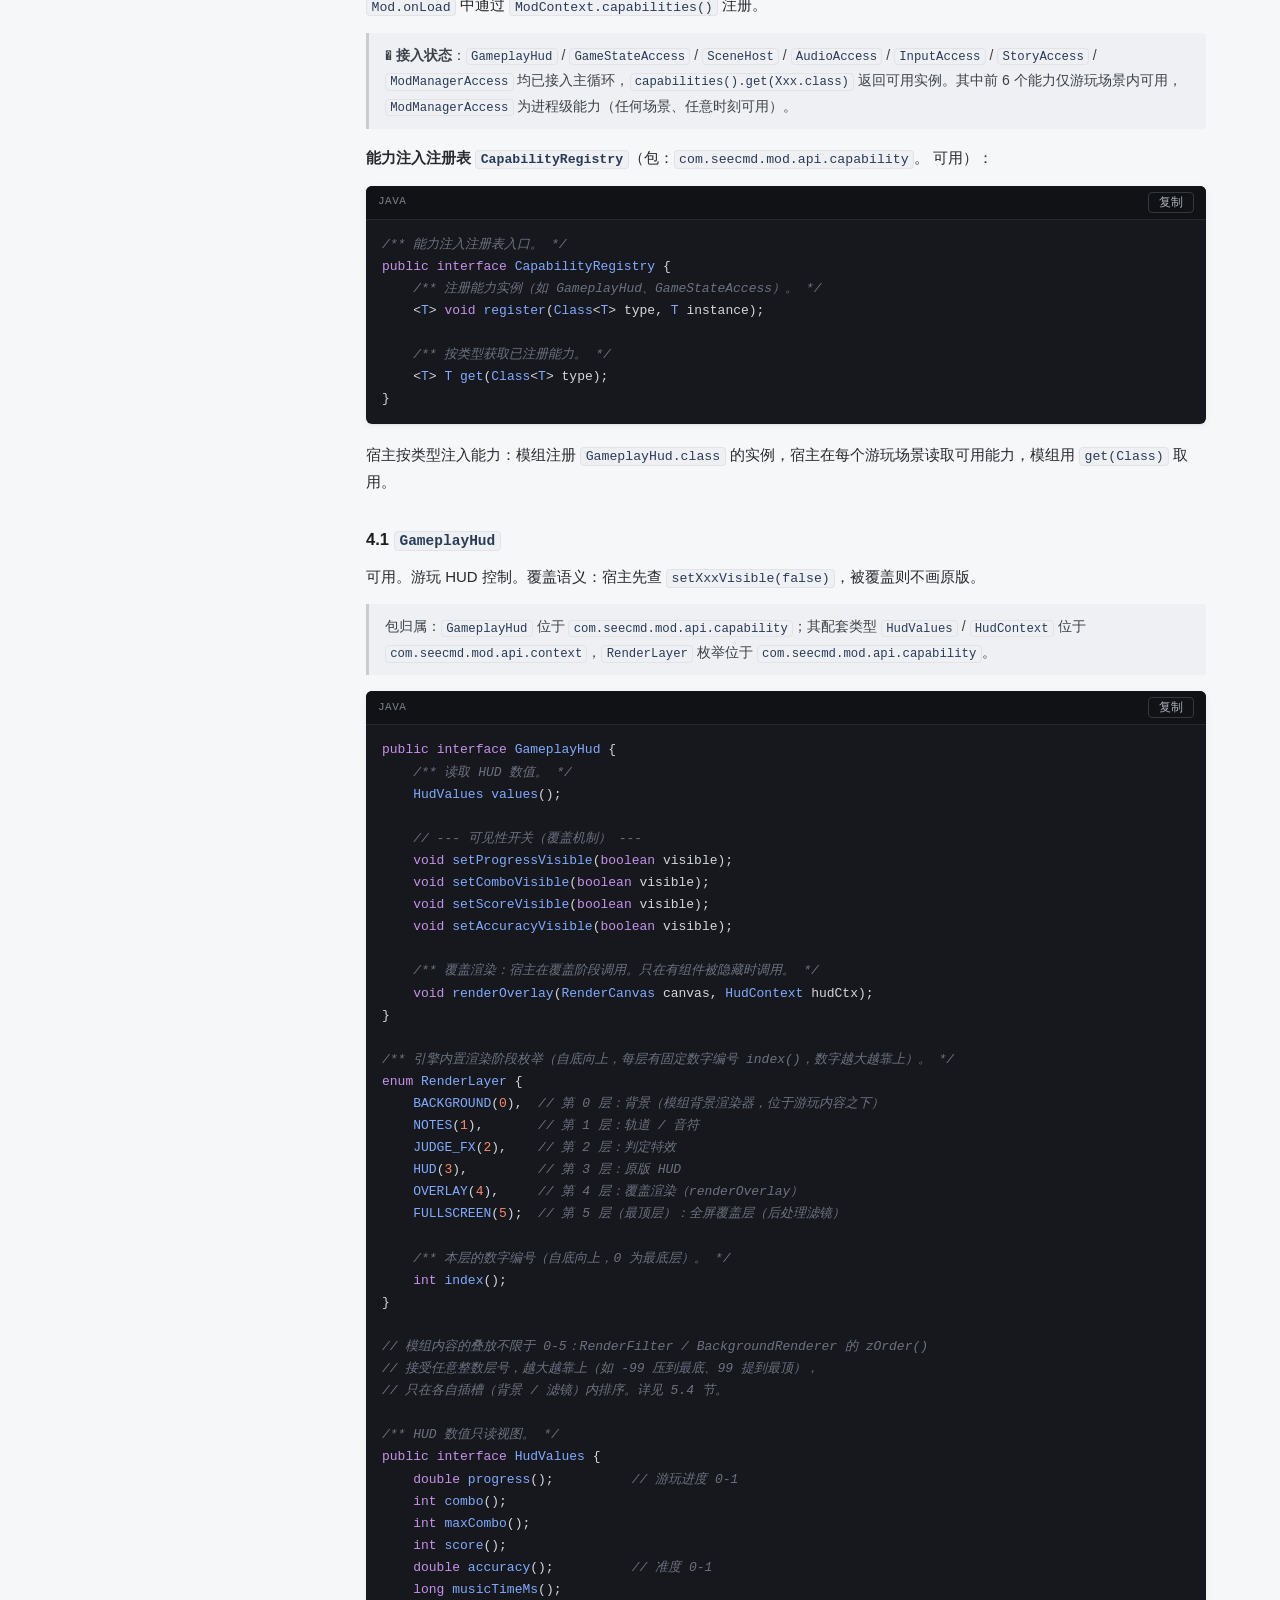
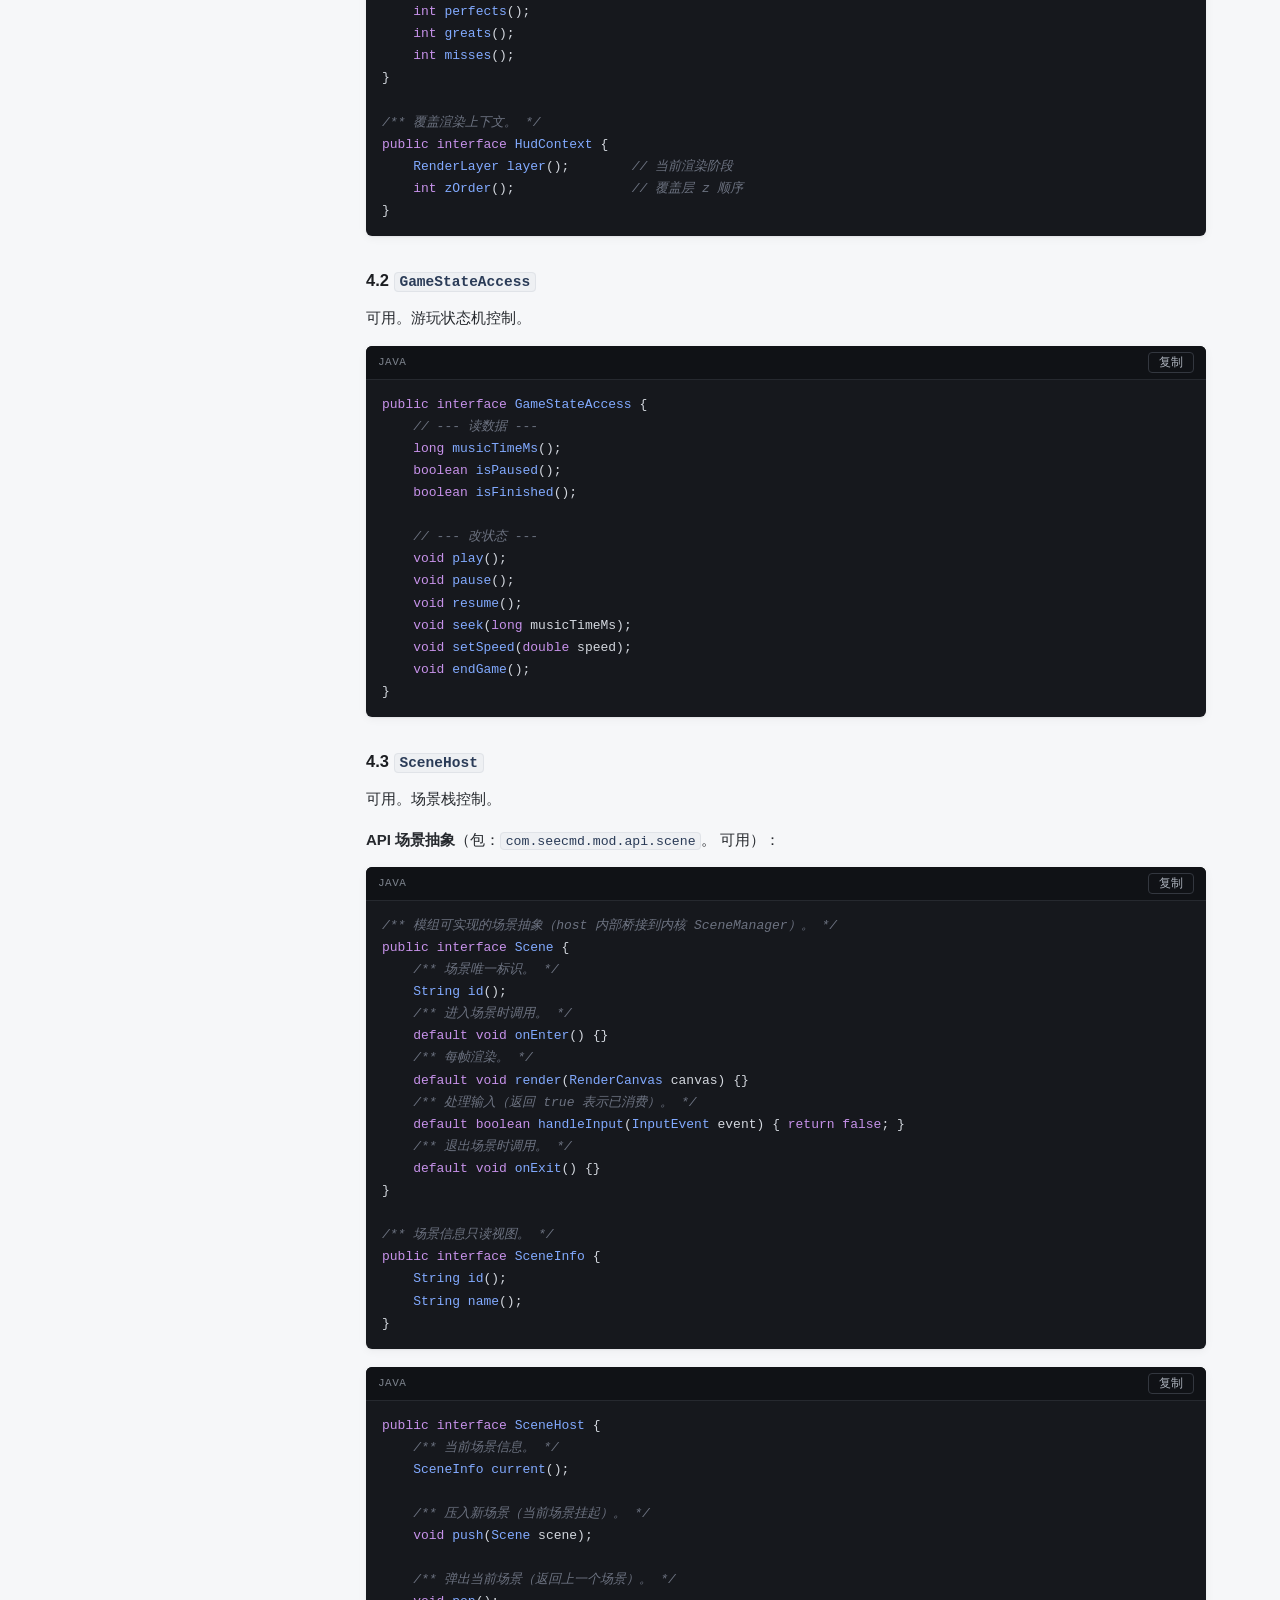
==== commit 26fdbb0d: "Add Notifier (ModContext.notifier) + resources hub page; template-first quickstart docs; fake-track " ====
--- a/api.html
+++ b/api.html
@@ -17,6 +17,7 @@
         <a href="index.html" class="active">标准Java模组开发文档</a>
         <a href="ths.html" >THS简易语言开发文档</a>
         <a href="assets.html" >资源制作指南</a>
+        <a href="resources.html" >资源集合</a>
       </div>
     </div>
     <button class="nav-toggle" onclick="toggleNav()" aria-label="菜单">&#9776;</button>
@@ -30,7 +31,7 @@
   <span class="version">v2 · @Experimental</span>
 </header>
 <div class="layout">
-<aside class="sidebar"><div class="toc-title">本页目录</div><nav class="toc"><ul><li class="l2"><a href="#0-接口状态约定">0. 接口状态约定</a></li><li class="l2"><a href="#1-包结构">1. 包结构</a></li><li class="l3"><a href="#11-包布局">1.1 包布局</a></li><li class="l3"><a href="#12-包依赖说明">1.2 包依赖说明</a></li><li class="l2"><a href="#2-入口接口">2. 入口接口</a></li><li class="l3"><a href="#21-mod">2.1 Mod</a></li><li class="l3"><a href="#22-gameplaymod">2.2 GameplayMod</a></li><li class="l3"><a href="#23-modinfo">2.3 ModInfo</a></li><li class="l3"><a href="#24-modcontext">2.4 ModContext</a></li><li class="l3"><a href="#25-modconfig">2.5 ModConfig</a></li><li class="l3"><a href="#26-collectibleregistry-与收集品">2.6 CollectibleRegistry 与收集品</a></li><li class="l2"><a href="#3-注册表">3. 注册表</a></li><li class="l3"><a href="#31-通用约定">3.1 通用约定</a></li><li class="l3"><a href="#32-notetypedefinition--notetyperegistry">3.2 NoteTypeDefinition + NoteTypeRegistry</a></li><li class="l3"><a href="#33-gamemodedefinition--gamemoderegistry">3.3 GameModeDefinition + GameModeRegistry</a></li><li class="l3"><a href="#34-judgmentkinddefinition--judgmentkindregistry">3.4 JudgmentKindDefinition + JudgmentKindRegistry</a></li><li class="l3"><a href="#35-chartextensionparser--chartextensionregistry">3.5 ChartExtensionParser + ChartExtensionRegistry</a></li><li class="l2"><a href="#4-能力接口">4. 能力接口</a></li><li class="l3"><a href="#41-gameplayhud">4.1 GameplayHud</a></li><li class="l3"><a href="#42-gamestateaccess">4.2 GameStateAccess</a></li><li class="l3"><a href="#43-scenehost">4.3 SceneHost</a></li><li class="l3"><a href="#44-audioaccess">4.4 AudioAccess</a></li><li class="l3"><a href="#45-inputaccess">4.5 InputAccess</a></li><li class="l3"><a href="#46-storyaccess">4.6 StoryAccess</a></li><li class="l3"><a href="#47-modmanageraccess">4.7 ModManagerAccess</a></li><li class="l2"><a href="#5-渲染上下文">5. 渲染上下文</a></li><li class="l3"><a href="#51-rendercanvas">5.1 RenderCanvas</a></li><li class="l3"><a href="#52-renderresources">5.2 RenderResources</a></li><li class="l3"><a href="#53-filterframe">5.3 FilterFrame</a></li><li class="l3"><a href="#54-renderfilter">5.4 RenderFilter</a></li><li class="l3"><a href="#55-renderfilterregistry">5.5 RenderFilterRegistry</a></li><li class="l3"><a href="#56-hiteffectstyle打击特效">5.6 HitEffectStyle（打击特效）</a></li><li class="l2"><a href="#6-上下文视图">6. 上下文视图</a></li><li class="l3"><a href="#61-gameplaycontext">6.1 GameplayContext</a></li><li class="l3"><a href="#62-noteview">6.2 NoteView</a></li><li class="l3"><a href="#63-laneview">6.3 LaneView</a></li><li class="l3"><a href="#64-hudvalues--chartview">6.4 HudValues / ChartView</a></li><li class="l2"><a href="#7-事件目录">7. 事件目录</a></li><li class="l3"><a href="#71-modeventbus--subscription">7.1 ModEventBus / Subscription</a></li><li class="l3"><a href="#72-游玩事件">7.2 游玩事件</a></li><li class="l3"><a href="#73-全局事件-可用">7.3 全局事件（ 可用）</a></li><li class="l2"><a href="#8-判定扩展">8. 判定扩展</a></li><li class="l3"><a href="#81-judgmentpolicy">8.1 JudgmentPolicy</a></li><li class="l3"><a href="#82-judgmentpolicyregistry">8.2 JudgmentPolicyRegistry</a></li><li class="l3"><a href="#83-judgmentadjuster">8.3 JudgmentAdjuster</a></li><li class="l3"><a href="#84-judgeresult--judgeresults">8.4 JudgeResult / JudgeResults</a></li><li class="l2"><a href="#9-速查表">9. 速查表</a></li><li class="l3"><a href="#可用"> 可用</a></li><li class="l3"><a href="#v2-新增"> v2 新增</a></li><li class="l3"><a href="#规划中"> 规划中</a></li><li class="l2"><a href="#附录-a默认判定窗口">附录 A：默认判定窗口</a></li><li class="l2"><a href="#附录-b版本与兼容性">附录 B：版本与兼容性</a></li></ul></nav></aside>
+<aside class="sidebar"><div class="toc-title">本页目录</div><nav class="toc"><ul><li class="l2"><a href="#0-接口状态约定">0. 接口状态约定</a></li><li class="l2"><a href="#1-包结构">1. 包结构</a></li><li class="l3"><a href="#11-包布局">1.1 包布局</a></li><li class="l3"><a href="#12-包依赖说明">1.2 包依赖说明</a></li><li class="l2"><a href="#2-入口接口">2. 入口接口</a></li><li class="l3"><a href="#21-mod">2.1 Mod</a></li><li class="l3"><a href="#22-gameplaymod">2.2 GameplayMod</a></li><li class="l3"><a href="#23-modinfo">2.3 ModInfo</a></li><li class="l3"><a href="#24-modcontext">2.4 ModContext</a></li><li class="l3"><a href="#25-modconfig">2.5 ModConfig</a></li><li class="l3"><a href="#26-collectibleregistry-与收集品">2.6 CollectibleRegistry 与收集品</a></li><li class="l3"><a href="#27-notifier">2.7 Notifier</a></li><li class="l2"><a href="#3-注册表">3. 注册表</a></li><li class="l3"><a href="#31-通用约定">3.1 通用约定</a></li><li class="l3"><a href="#32-notetypedefinition--notetyperegistry">3.2 NoteTypeDefinition + NoteTypeRegistry</a></li><li class="l3"><a href="#33-gamemodedefinition--gamemoderegistry">3.3 GameModeDefinition + GameModeRegistry</a></li><li class="l3"><a href="#34-judgmentkinddefinition--judgmentkindregistry">3.4 JudgmentKindDefinition + JudgmentKindRegistry</a></li><li class="l3"><a href="#35-chartextensionparser--chartextensionregistry">3.5 ChartExtensionParser + ChartExtensionRegistry</a></li><li class="l2"><a href="#4-能力接口">4. 能力接口</a></li><li class="l3"><a href="#41-gameplayhud">4.1 GameplayHud</a></li><li class="l3"><a href="#42-gamestateaccess">4.2 GameStateAccess</a></li><li class="l3"><a href="#43-scenehost">4.3 SceneHost</a></li><li class="l3"><a href="#44-audioaccess">4.4 AudioAccess</a></li><li class="l3"><a href="#45-inputaccess">4.5 InputAccess</a></li><li class="l3"><a href="#46-storyaccess">4.6 StoryAccess</a></li><li class="l3"><a href="#47-modmanageraccess">4.7 ModManagerAccess</a></li><li class="l2"><a href="#5-渲染上下文">5. 渲染上下文</a></li><li class="l3"><a href="#51-rendercanvas">5.1 RenderCanvas</a></li><li class="l3"><a href="#52-renderresources">5.2 RenderResources</a></li><li class="l3"><a href="#53-filterframe">5.3 FilterFrame</a></li><li class="l3"><a href="#54-renderfilter">5.4 RenderFilter</a></li><li class="l3"><a href="#55-renderfilterregistry">5.5 RenderFilterRegistry</a></li><li class="l3"><a href="#56-hiteffectstyle打击特效">5.6 HitEffectStyle（打击特效）</a></li><li class="l2"><a href="#6-上下文视图">6. 上下文视图</a></li><li class="l3"><a href="#61-gameplaycontext">6.1 GameplayContext</a></li><li class="l3"><a href="#62-noteview">6.2 NoteView</a></li><li class="l3"><a href="#63-laneview">6.3 LaneView</a></li><li class="l3"><a href="#64-hudvalues--chartview">6.4 HudValues / ChartView</a></li><li class="l2"><a href="#7-事件目录">7. 事件目录</a></li><li class="l3"><a href="#71-modeventbus--subscription">7.1 ModEventBus / Subscription</a></li><li class="l3"><a href="#72-游玩事件">7.2 游玩事件</a></li><li class="l3"><a href="#73-全局事件-可用">7.3 全局事件（ 可用）</a></li><li class="l2"><a href="#8-判定扩展">8. 判定扩展</a></li><li class="l3"><a href="#81-judgmentpolicy">8.1 JudgmentPolicy</a></li><li class="l3"><a href="#82-judgmentpolicyregistry">8.2 JudgmentPolicyRegistry</a></li><li class="l3"><a href="#83-judgmentadjuster">8.3 JudgmentAdjuster</a></li><li class="l3"><a href="#84-judgeresult--judgeresults">8.4 JudgeResult / JudgeResults</a></li><li class="l2"><a href="#9-速查表">9. 速查表</a></li><li class="l3"><a href="#可用"> 可用</a></li><li class="l3"><a href="#v2-新增"> v2 新增</a></li><li class="l3"><a href="#规划中"> 规划中</a></li><li class="l2"><a href="#附录-a默认判定窗口">附录 A：默认判定窗口</a></li><li class="l2"><a href="#附录-b版本与兼容性">附录 B：版本与兼容性</a></li></ul></nav></aside>
 <main class="content">
 <h1>模组 API 参考</h1>
 <p class="doc-sub">com.seecmd.mod.api 全部接口的签名定义与行为契约（唯一权威签名）</p>
@@ -47,6 +48,7 @@
 <h3 id="11-包布局">1.1 包布局</h3>
 <div class="code-wrap"><div class="code-head"><span class="code-lang">text</span></div><pre><code>com.seecmd.mod.api                     # 消费侧接口
 ├── Mod / GameplayMod / ModInfo / ModContext / ModConfig
+├── Notifier                            # 用户通知（toast / 弹窗）
 ├── ModLoadStatus / MissingDependencyException / Experimental
 ├── collect/                           # 收集品
 │   └── CollectibleRegistry
@@ -104,7 +106,7 @@
 <p><strong>基础方法</strong>：</p>
 <table><thead><tr><th>方法签名</th><th>返回类型</th><th>说明</th></tr></thead><tbody><tr><td><code>getLogger()</code></td><td><code>java.util.logging.Logger</code></td><td>返回以模组 id 为名的日志记录器</td></tr><tr><td><code>getDataDir()</code></td><td><code>java.nio.file.Path</code></td><td>返回模组数据目录 <code>data/mods/&lt;id&gt;/</code></td></tr><tr><td><code>config()</code></td><td><code>ModConfig</code></td><td>返回模组配置文件读写接口</td></tr><tr><td><code>unlockCollect(String collectId)</code></td><td><code>void</code></td><td>主动解锁指定 id 的收集品（保留，见 2.6 节）</td></tr></tbody></table>
 <p><strong>新增方法</strong>：</p>
-<table><thead><tr><th>方法签名</th><th>返回类型</th><th>说明</th></tr></thead><tbody><tr><td><code>noteTypes()</code></td><td><code>NoteTypeRegistry</code></td><td>音符类型注册表入口</td></tr><tr><td><code>gameModes()</code></td><td><code>GameModeRegistry</code></td><td>游戏模式注册表入口</td></tr><tr><td><code>judgmentKinds()</code></td><td><code>JudgmentKindRegistry</code></td><td>判定等级注册表入口</td></tr><tr><td><code>chartExtensions()</code></td><td><code>ChartExtensionRegistry</code></td><td>谱面扩展段注册表入口</td></tr><tr><td><code>capabilities()</code></td><td><code>CapabilityRegistry</code></td><td>能力注入注册表入口</td></tr><tr><td><code>globalEventBus()</code></td><td><code>ModEventBus</code></td><td>全局事件总线（进程级）</td></tr><tr><td><code>renderResources()</code></td><td><code>RenderResources</code></td><td>渲染资源入口（<code>loadImage</code> 等，见 5.2 节）</td></tr><tr><td><code>registerSound(String id, String path, double volume, boolean preload)</code></td><td><code>void</code></td><td>注册音效（SFX）。<code>path</code> 相对模组数据目录或 jar 内资源，宿主将其落地到 <code>data/mods/&lt;id&gt;/audio/</code> 后注册；重复 id 忽略</td></tr><tr><td><code>registerMusic(String id, String path, double volume, boolean preload)</code></td><td><code>void</code></td><td>注册音乐（BGM）。语义同 <code>registerSound</code>，类别为 BGM（受 bgmVolume 音量控制）</td></tr></tbody></table>
+<table><thead><tr><th>方法签名</th><th>返回类型</th><th>说明</th></tr></thead><tbody><tr><td><code>noteTypes()</code></td><td><code>NoteTypeRegistry</code></td><td>音符类型注册表入口</td></tr><tr><td><code>gameModes()</code></td><td><code>GameModeRegistry</code></td><td>游戏模式注册表入口</td></tr><tr><td><code>judgmentKinds()</code></td><td><code>JudgmentKindRegistry</code></td><td>判定等级注册表入口</td></tr><tr><td><code>chartExtensions()</code></td><td><code>ChartExtensionRegistry</code></td><td>谱面扩展段注册表入口</td></tr><tr><td><code>capabilities()</code></td><td><code>CapabilityRegistry</code></td><td>能力注入注册表入口</td></tr><tr><td><code>globalEventBus()</code></td><td><code>ModEventBus</code></td><td>全局事件总线（进程级）</td></tr><tr><td><code>renderResources()</code></td><td><code>RenderResources</code></td><td>渲染资源入口（<code>loadImage</code> 等，见 5.2 节）</td></tr><tr><td><code>registerSound(String id, String path, double volume, boolean preload)</code></td><td><code>void</code></td><td>注册音效（SFX）。<code>path</code> 相对模组数据目录或 jar 内资源，宿主将其落地到 <code>data/mods/&lt;id&gt;/audio/</code> 后注册；重复 id 忽略</td></tr><tr><td><code>registerMusic(String id, String path, double volume, boolean preload)</code></td><td><code>void</code></td><td>注册音乐（BGM）。语义同 <code>registerSound</code>，类别为 BGM（受 bgmVolume 音量控制）</td></tr><tr><td><code>notifier()</code></td><td><code>Notifier</code></td><td>用户通知入口（toast 提示与居中弹窗，见 2.7 节）</td></tr></tbody></table>
 <h3 id="25-modconfig">2.5 <code>ModConfig</code></h3>
 <p> 可用。包：<code>com.seecmd.mod.api</code>。</p>
 <table><thead><tr><th>方法签名</th><th>返回类型</th><th>说明</th></tr></thead><tbody><tr><td><code>get(String key, String defaultValue)</code></td><td><code>String</code></td><td>读取字符串配置</td></tr><tr><td><code>getInt(String key, int defaultValue)</code></td><td><code>int</code></td><td>读取整数配置</td></tr><tr><td><code>getBool(String key, boolean defaultValue)</code></td><td><code>boolean</code></td><td>读取布尔配置</td></tr><tr><td><code>getDouble(String key, double defaultValue)</code></td><td><code>double</code></td><td>读取浮点配置</td></tr><tr><td><code>set(String key, Object value)</code></td><td><code>void</code></td><td>写入配置（同步持久化）</td></tr><tr><td><code>getAll()</code></td><td><code>Map&lt;String,Object&gt;</code></td><td>读取全部配置（只读视图）</td></tr></tbody></table>
@@ -115,6 +117,15 @@
     void register(CollectItem item);   // 参数为内核类 com.seecmd.model.CollectItem
 }</code></pre></div>
 <blockquote><p>� <code>CollectItem</code> 为内核模型类，后续版本将改为 api 侧收集品抽象，届时签名调整。</p></blockquote>
+<h3 id="27-notifier">2.7 <code>Notifier</code></h3>
+<p> 可用。包：<code>com.seecmd.mod.api</code>。经 <code>ModContext.notifier()</code> 获取，向玩家展示信息。所有方法<strong>可在任意线程调用</strong>（仅入队后立即返回），渲染由游戏线程统一完成。</p>
+<table><thead><tr><th>方法签名</th><th>说明</th></tr></thead><tbody><tr><td><code>void info(String message)</code></td><td>显示普通提示（toast，约 4 秒后自动消失）</td></tr><tr><td><code>void warning(String message)</code></td><td>显示警告（toast，约 4 秒后自动消失）</td></tr><tr><td><code>void error(String message)</code></td><td>显示错误（toast，约 4 秒后自动消失）</td></tr><tr><td><code>void dialog(String message, int timeoutMs)</code></td><td>显示屏幕中央的定时弹窗，到期自动关闭。同一时刻宿主只显示一个，后调用的覆盖先前的</td></tr></tbody></table>
+<div class="code-wrap"><div class="code-head"><span class="code-lang">java</span></div><pre><code>// 在 onLoad 或任意事件回调中
+ctx.notifier().info(&quot;模组已加载&quot;);
+ctx.notifier().warning(&quot;检测到旧版配置文件&quot;);
+ctx.notifier().error(&quot;音频资源缺失&quot;);
+ctx.notifier().dialog(&quot;本模组需要游戏 v0.6.7+&quot;, 5000);</code></pre></div>
+<blockquote><p>toast 有同屏数量上限，频繁调用会丢弃最旧消息；逐帧刷新的调试输出请用 <code>getLogger()</code>，不要用 notifier。</p></blockquote>
 <hr>
 <h2 id="3-注册表">3. 注册表</h2>
 <h3 id="31-通用约定">3.1 通用约定</h3>
@@ -751,7 +762,7 @@
 <h3 id="可用"> 可用</h3>
 <table><thead><tr><th>类型</th><th>包</th><th>关键方法</th></tr></thead><tbody><tr><td><code>Mod</code></td><td><code>api</code></td><td><code>info()</code>, <code>onLoad(ModContext)</code>, <code>onUnload()</code>, <code>registerCollectibles</code></td></tr><tr><td><code>GameplayMod</code></td><td><code>api</code></td><td><code>registerRenderFilters</code>, <code>registerBackgroundRenderers</code>, <code>registerHitEffectStyles</code>, <code>replacesDisorderProgressBar</code>, <code>registerJudgmentPolicy</code>, <code>registerJudgmentAdjuster</code>, <code>registerEvents</code></td></tr><tr><td><code>ModInfo</code></td><td><code>api</code></td><td><code>id</code>, <code>name</code>, <code>version</code>, <code>authors</code>, <code>description</code>, <code>dependsOn</code></td></tr><tr><td><code>ModContext</code></td><td><code>api</code></td><td><code>getLogger()</code>, <code>getDataDir()</code>, <code>config()</code>, <code>unlockCollect</code>（另含 v2 新增方法，见下）</td></tr><tr><td><code>CollectibleRegistry</code></td><td><code>api.collect</code></td><td><code>register(CollectItem)</code>（参数为内核类，后续版本调整）</td></tr><tr><td><code>ModConfig</code></td><td><code>api</code></td><td><code>get</code>, <code>getInt</code>, <code>getBool</code>, <code>getDouble</code>, <code>set</code>, <code>getAll</code></td></tr><tr><td><code>ModLoadStatus</code></td><td><code>api</code></td><td><code>NOT_REGISTERED</code>, <code>REGISTERED</code>, <code>LOAD_FAILED</code>, <code>ACTIVE</code>, <code>UNLOADED</code></td></tr><tr><td><code>MissingDependencyException</code></td><td><code>api</code></td><td><code>getMissing()</code>, <code>getCircularChain()</code></td></tr><tr><td><code>RenderFilter</code></td><td><code>api.render</code></td><td><code>id()</code>, <code>zOrder()</code>（默认 0，任意整数层号）, <code>apply(RenderCanvas, FilterFrame)</code></td></tr><tr><td><code>FilterFrame</code></td><td><code>api.render</code></td><td><code>width</code>, <code>height</code>, <code>musicTimeMs</code>, <code>progress</code>, <code>canvas()</code>, <code>context()</code>, <code>layer()</code>, <code>zOrder()</code></td></tr><tr><td><code>RenderFilterRegistry</code></td><td><code>api.render</code></td><td><code>register(RenderFilter)</code></td></tr><tr><td><code>JudgmentPolicy</code></td><td><code>api.judge</code></td><td><code>perfectWindowMs</code>, <code>greatWindowMs</code>, <code>missWindowMs</code>, <code>holdEndWindowMs</code>, <code>lateCutoffMs</code></td></tr><tr><td><code>JudgmentPolicyRegistry</code></td><td><code>api.judge</code></td><td><code>registerPolicy</code>, <code>registerAdjuster</code></td></tr><tr><td><code>JudgmentAdjuster</code></td><td><code>api.judge</code></td><td><code>adjust(JudgeResult, GameplayContext)</code></td></tr><tr><td><code>JudgeResult</code></td><td><code>api.judge</code></td><td><code>note()</code>, <code>judgment()</code>（<code>JudgmentKindDefinition</code>）, <code>judgeTime()</code>, <code>isHoldEnd()</code></td></tr><tr><td><code>JudgeResults</code></td><td><code>api.judge</code></td><td><code>withJudgment</code>, <code>withJudgeTime</code>, <code>with</code></td></tr><tr><td><code>ModEventBus</code></td><td><code>api.event</code></td><td><code>subscribe(Class, Consumer)</code>, <code>publish</code></td></tr><tr><td><code>Subscription</code></td><td><code>api.event</code></td><td><code>unsubscribe()</code></td></tr><tr><td>7 个游玩事件</td><td><code>api.event</code></td><td><code>ChartLoadedEvent</code>, <code>GameplayStartEvent</code>, <code>NoteJudgedEvent</code>, <code>ComboBreakEvent</code>, <code>PauseEvent</code>, <code>ResumeEvent</code>, <code>GameplayEndEvent</code></td></tr><tr><td><code>GameplayContext</code></td><td><code>api.context</code></td><td><code>musicTimeMs</code>, <code>combo</code>, <code>score</code>, <code>perfects</code>, <code>greats</code>, <code>misses</code>, <code>maxCombo</code>, <code>paused</code>, <code>finished</code>, <code>progress</code>, <code>disorderActive</code>, <code>disorderRemainingRatio</code>, <code>disorderChargeRatio</code>, <code>disorderChargeBarVisible</code>, <code>disorderChargeBarFlashingOn</code>, <code>disorderEndingSoon</code>, <code>disorderRemainingTimeMs</code>, <code>chartTitle</code>, <code>chartAuthor</code>, <code>chartDifficulty</code>, <code>chartDurationMs</code>, <code>totalNoteCount</code>, <code>judgedNoteCount</code>, <code>remainingNoteCount</code>, <code>chartBpm</code>, <code>musicPositionRatio</code>, <code>accuracy</code>, <code>judgmentWindowMs</code>, <code>defaultJudgmentWindowMs</code>, <code>pendingNotes</code>, <code>nextNote</code>, <code>lanes</code></td></tr><tr><td><code>NoteView</code></td><td><code>api.context</code></td><td><code>time</code>, <code>lane</code>, <code>endTime</code>, <code>isHold</code>, <code>isBarrier</code>, <code>isExploit</code>, <code>isPayload</code></td></tr><tr><td><code>LaneView</code></td><td><code>api.context</code></td><td><code>id</code>, <code>x</code>, <code>y</code>, <code>width</code>, <code>height</code>, <code>angle</code>, <code>isFake</code></td></tr></tbody></table>
 <h3 id="v2-新增"> v2 新增</h3>
-<table><thead><tr><th>类型</th><th>包</th><th>关键方法</th><th>状态</th></tr></thead><tbody><tr><td><code>NoteTypeDefinition</code></td><td><code>api.spi</code></td><td><code>id()</code>, <code>displayName()</code>, <code>serializationKey()</code>, <code>deserialize()</code>, <code>onCreateRuntime()</code>, <code>onJudge()</code>, <code>render()</code>, <code>onJudged()</code>, <code>onRemoved()</code></td><td> 可用</td></tr><tr><td><code>NoteData</code></td><td><code>api.spi</code></td><td><code>time()</code>, <code>lane()</code>, <code>typeKey()</code>, <code>endTime()</code>, <code>isJudged()</code>, <code>extensionData()</code></td><td> 可用</td></tr><tr><td><code>JudgeInput</code></td><td><code>api.spi</code></td><td><code>noteTime()</code>, <code>judgeTime()</code>, <code>deltaMs()</code>, <code>lane()</code>, <code>isHoldEnd()</code>, <code>note()</code></td><td> 可用</td></tr><tr><td><code>JudgeSink</code></td><td><code>api.spi</code></td><td><code>accept(JudgmentKindDefinition, long)</code></td><td> 可用</td></tr><tr><td><code>NoteParseContext</code></td><td><code>api.spi</code></td><td><code>totalLanes()</code>, <code>bpm()</code>, <code>contentScale()</code></td><td> 可用</td></tr><tr><td><code>NoteRenderContext</code></td><td><code>api.spi</code></td><td><code>x()</code>, <code>y()</code>, <code>width()</code>, <code>musicTimeMs()</code>, <code>lane()</code>, <code>isHoldEnd()</code></td><td> 可用</td></tr><tr><td><code>NoteTypeRegistry</code></td><td><code>api.spi</code></td><td><code>register(NoteTypeDefinition)</code>, <code>get(id)</code>, <code>getAll()</code>, <code>bySerializationKey(key)</code></td><td> 可用</td></tr><tr><td><code>GameModeDefinition</code></td><td><code>api.spi</code></td><td><code>id()</code>, <code>displayName()</code>, <code>onEnter</code>, <code>onUpdate</code>, <code>onHandleInput</code>, <code>onExit</code>, <code>overridesJudgment</code>, <code>renderOverlay</code></td><td> 受限</td></tr><tr><td><code>GameModeRegistry</code></td><td><code>api.spi</code></td><td><code>register(GameModeDefinition)</code>, <code>get(id)</code>, <code>getAll()</code></td><td> 受限</td></tr><tr><td><code>JudgmentKindDefinition</code></td><td><code>api.spi</code></td><td><code>id()</code>, <code>displayName()</code>, <code>scoreValue()</code>, <code>accuracyWeight()</code>, <code>color()</code>, <code>comboBehavior()</code>, <code>render()</code></td><td> 可用</td></tr><tr><td><code>JudgedNoteRenderContext</code></td><td><code>api.spi</code></td><td><code>x()</code>, <code>y()</code>, <code>judgeTime()</code>, <code>note()</code></td><td> 可用</td></tr><tr><td><code>JudgmentKindRegistry</code></td><td><code>api.spi</code></td><td><code>register(JudgmentKindDefinition)</code>, <code>get(id)</code>, <code>getAll()</code></td><td> 可用</td></tr><tr><td><code>ChartExtensionParser</code></td><td><code>api.spi</code></td><td><code>key()</code>, <code>parse()</code>, <code>apply()</code></td><td> 受限</td></tr><tr><td><code>ChartParseContext</code></td><td><code>api.spi</code></td><td><code>chartJson()</code>, <code>totalLanes()</code></td><td> 受限</td></tr><tr><td><code>ChartRuntimeContext</code></td><td><code>api.spi</code></td><td><code>put(String, Object)</code>, <code>get(String)</code></td><td> 受限</td></tr><tr><td><code>ChartExtensionRegistry</code></td><td><code>api.spi</code></td><td><code>register(ChartExtensionParser)</code>, <code>get(key)</code>, <code>getAll()</code></td><td> 受限</td></tr><tr><td><code>RenderCanvas</code></td><td><code>api.render</code></td><td><code>fillRect</code>, <code>drawRect</code>, <code>drawLine</code>, <code>setColor</code>, <code>setAlpha</code>, <code>clip</code>, <code>save</code>, <code>restore</code>, <code>translate</code>, <code>scale</code>, <code>rotate</code>, <code>drawText</code>, <code>measureText</code>, <code>drawImage</code></td><td> 可用</td></tr><tr><td><code>RenderImage</code></td><td><code>api.render</code></td><td><code>width()</code>, <code>height()</code></td><td> 可用</td></tr><tr><td><code>RenderResources</code></td><td><code>api.render</code></td><td><code>loadImage(String path)</code></td><td> 可用</td></tr><tr><td><code>CapabilityRegistry</code></td><td><code>api.capability</code></td><td><code>register(Class&lt;T&gt;, T)</code>, <code>get(Class&lt;T&gt;)</code></td><td> 可用</td></tr><tr><td><code>GameplayHud</code></td><td><code>api.capability</code></td><td><code>values()</code>, <code>setProgressVisible</code>, <code>setComboVisible</code>, <code>setScoreVisible</code>, <code>setAccuracyVisible</code>, <code>renderOverlay</code></td><td> 可用</td></tr><tr><td><code>RenderLayer</code></td><td><code>api.capability</code></td><td><code>BACKGROUND(0)</code>, <code>NOTES(1)</code>, <code>JUDGE_FX(2)</code>, <code>HUD(3)</code>, <code>OVERLAY(4)</code>, <code>FULLSCREEN(5)</code>，<code>index()</code> 返回层编号</td><td> 可用</td></tr><tr><td><code>HudValues</code></td><td><code>api.context</code></td><td><code>progress()</code>, <code>combo()</code>, <code>maxCombo()</code>, <code>score()</code>, <code>accuracy()</code>, <code>musicTimeMs()</code>, <code>perfects()</code>, <code>greats()</code>, <code>misses()</code></td><td> 可用</td></tr><tr><td><code>HudContext</code></td><td><code>api.context</code></td><td><code>layer()</code>, <code>zOrder()</code></td><td> 可用</td></tr><tr><td><code>ModContext</code>（v2 新增方法）</td><td><code>api</code></td><td><code>noteTypes()</code>, <code>gameModes()</code>, <code>judgmentKinds()</code>, <code>chartExtensions()</code>, <code>capabilities()</code>, <code>globalEventBus()</code>, <code>renderResources()</code>, <code>registerSound()</code>, <code>registerMusic()</code></td><td> 可用</td></tr><tr><td><code>GameStartupEvent</code></td><td><code>api.event</code></td><td>无额外数据</td><td> 可用</td></tr><tr><td><code>GameShutdownEvent</code></td><td><code>api.event</code></td><td>无额外数据</td><td> 可用</td></tr><tr><td><code>SceneChangedEvent</code></td><td><code>api.event</code></td><td><code>from()</code>, <code>to()</code></td><td> 可用</td></tr><tr><td><code>SettingsChangedEvent</code></td><td><code>api.event</code></td><td><code>changedKeys()</code></td><td> 可用</td></tr><tr><td><code>StoryAccess</code></td><td><code>api.capability</code></td><td><code>currentNode()</code>, <code>trigger()</code>, <code>skip()</code></td><td> 可用</td></tr><tr><td><code>StoryNode</code></td><td><code>api.capability</code></td><td><code>id()</code>, <code>title()</code>, <code>isActive()</code></td><td> 可用</td></tr><tr><td><code>StoryContext</code></td><td><code>api.capability</code></td><td><code>source()</code></td><td> 可用</td></tr><tr><td><code>ModManagerAccess</code></td><td><code>api.capability</code></td><td><code>registeredMods()</code>, <code>getModInfo()</code>, <code>enabledMods()</code>, <code>isEnabled()</code>, <code>isActive()</code>, <code>getLoadStatus()</code>, <code>getLoadError()</code>, <code>setEnabled()</code></td><td> 可用（进程级）</td></tr><tr><td><code>HitEffectStyle</code></td><td><code>api.render</code></td><td><code>durationMs()</code>, <code>frameDurationMs()</code>, <code>autoFrameDuration()</code>, <code>sheetImage()</code>, <code>cellWidth()</code>, <code>cellHeight()</code>, <code>frames()</code>, <code>loop()</code>, <code>scale()</code></td><td> 可用</td></tr><tr><td><code>HitEffectStyles</code></td><td><code>api.render</code></td><td><code>text()</code>, <code>imageSequence()</code>, <code>imageSequenceByDuration()</code>, <code>imageSheet()</code></td><td> 可用</td></tr></tbody></table>
+<table><thead><tr><th>类型</th><th>包</th><th>关键方法</th><th>状态</th></tr></thead><tbody><tr><td><code>NoteTypeDefinition</code></td><td><code>api.spi</code></td><td><code>id()</code>, <code>displayName()</code>, <code>serializationKey()</code>, <code>deserialize()</code>, <code>onCreateRuntime()</code>, <code>onJudge()</code>, <code>render()</code>, <code>onJudged()</code>, <code>onRemoved()</code></td><td> 可用</td></tr><tr><td><code>NoteData</code></td><td><code>api.spi</code></td><td><code>time()</code>, <code>lane()</code>, <code>typeKey()</code>, <code>endTime()</code>, <code>isJudged()</code>, <code>extensionData()</code></td><td> 可用</td></tr><tr><td><code>JudgeInput</code></td><td><code>api.spi</code></td><td><code>noteTime()</code>, <code>judgeTime()</code>, <code>deltaMs()</code>, <code>lane()</code>, <code>isHoldEnd()</code>, <code>note()</code></td><td> 可用</td></tr><tr><td><code>JudgeSink</code></td><td><code>api.spi</code></td><td><code>accept(JudgmentKindDefinition, long)</code></td><td> 可用</td></tr><tr><td><code>NoteParseContext</code></td><td><code>api.spi</code></td><td><code>totalLanes()</code>, <code>bpm()</code>, <code>contentScale()</code></td><td> 可用</td></tr><tr><td><code>NoteRenderContext</code></td><td><code>api.spi</code></td><td><code>x()</code>, <code>y()</code>, <code>width()</code>, <code>musicTimeMs()</code>, <code>lane()</code>, <code>isHoldEnd()</code></td><td> 可用</td></tr><tr><td><code>NoteTypeRegistry</code></td><td><code>api.spi</code></td><td><code>register(NoteTypeDefinition)</code>, <code>get(id)</code>, <code>getAll()</code>, <code>bySerializationKey(key)</code></td><td> 可用</td></tr><tr><td><code>GameModeDefinition</code></td><td><code>api.spi</code></td><td><code>id()</code>, <code>displayName()</code>, <code>onEnter</code>, <code>onUpdate</code>, <code>onHandleInput</code>, <code>onExit</code>, <code>overridesJudgment</code>, <code>renderOverlay</code></td><td> 受限</td></tr><tr><td><code>GameModeRegistry</code></td><td><code>api.spi</code></td><td><code>register(GameModeDefinition)</code>, <code>get(id)</code>, <code>getAll()</code></td><td> 受限</td></tr><tr><td><code>JudgmentKindDefinition</code></td><td><code>api.spi</code></td><td><code>id()</code>, <code>displayName()</code>, <code>scoreValue()</code>, <code>accuracyWeight()</code>, <code>color()</code>, <code>comboBehavior()</code>, <code>render()</code></td><td> 可用</td></tr><tr><td><code>JudgedNoteRenderContext</code></td><td><code>api.spi</code></td><td><code>x()</code>, <code>y()</code>, <code>judgeTime()</code>, <code>note()</code></td><td> 可用</td></tr><tr><td><code>JudgmentKindRegistry</code></td><td><code>api.spi</code></td><td><code>register(JudgmentKindDefinition)</code>, <code>get(id)</code>, <code>getAll()</code></td><td> 可用</td></tr><tr><td><code>ChartExtensionParser</code></td><td><code>api.spi</code></td><td><code>key()</code>, <code>parse()</code>, <code>apply()</code></td><td> 受限</td></tr><tr><td><code>ChartParseContext</code></td><td><code>api.spi</code></td><td><code>chartJson()</code>, <code>totalLanes()</code></td><td> 受限</td></tr><tr><td><code>ChartRuntimeContext</code></td><td><code>api.spi</code></td><td><code>put(String, Object)</code>, <code>get(String)</code></td><td> 受限</td></tr><tr><td><code>ChartExtensionRegistry</code></td><td><code>api.spi</code></td><td><code>register(ChartExtensionParser)</code>, <code>get(key)</code>, <code>getAll()</code></td><td> 受限</td></tr><tr><td><code>RenderCanvas</code></td><td><code>api.render</code></td><td><code>fillRect</code>, <code>drawRect</code>, <code>drawLine</code>, <code>setColor</code>, <code>setAlpha</code>, <code>clip</code>, <code>save</code>, <code>restore</code>, <code>translate</code>, <code>scale</code>, <code>rotate</code>, <code>drawText</code>, <code>measureText</code>, <code>drawImage</code></td><td> 可用</td></tr><tr><td><code>RenderImage</code></td><td><code>api.render</code></td><td><code>width()</code>, <code>height()</code></td><td> 可用</td></tr><tr><td><code>RenderResources</code></td><td><code>api.render</code></td><td><code>loadImage(String path)</code></td><td> 可用</td></tr><tr><td><code>CapabilityRegistry</code></td><td><code>api.capability</code></td><td><code>register(Class&lt;T&gt;, T)</code>, <code>get(Class&lt;T&gt;)</code></td><td> 可用</td></tr><tr><td><code>GameplayHud</code></td><td><code>api.capability</code></td><td><code>values()</code>, <code>setProgressVisible</code>, <code>setComboVisible</code>, <code>setScoreVisible</code>, <code>setAccuracyVisible</code>, <code>renderOverlay</code></td><td> 可用</td></tr><tr><td><code>RenderLayer</code></td><td><code>api.capability</code></td><td><code>BACKGROUND(0)</code>, <code>NOTES(1)</code>, <code>JUDGE_FX(2)</code>, <code>HUD(3)</code>, <code>OVERLAY(4)</code>, <code>FULLSCREEN(5)</code>，<code>index()</code> 返回层编号</td><td> 可用</td></tr><tr><td><code>HudValues</code></td><td><code>api.context</code></td><td><code>progress()</code>, <code>combo()</code>, <code>maxCombo()</code>, <code>score()</code>, <code>accuracy()</code>, <code>musicTimeMs()</code>, <code>perfects()</code>, <code>greats()</code>, <code>misses()</code></td><td> 可用</td></tr><tr><td><code>HudContext</code></td><td><code>api.context</code></td><td><code>layer()</code>, <code>zOrder()</code></td><td> 可用</td></tr><tr><td><code>ModContext</code>（v2 新增方法）</td><td><code>api</code></td><td><code>noteTypes()</code>, <code>gameModes()</code>, <code>judgmentKinds()</code>, <code>chartExtensions()</code>, <code>capabilities()</code>, <code>globalEventBus()</code>, <code>renderResources()</code>, <code>registerSound()</code>, <code>registerMusic()</code>, <code>notifier()</code></td><td> 可用</td></tr><tr><td><code>GameStartupEvent</code></td><td><code>api.event</code></td><td>无额外数据</td><td> 可用</td></tr><tr><td><code>GameShutdownEvent</code></td><td><code>api.event</code></td><td>无额外数据</td><td> 可用</td></tr><tr><td><code>SceneChangedEvent</code></td><td><code>api.event</code></td><td><code>from()</code>, <code>to()</code></td><td> 可用</td></tr><tr><td><code>SettingsChangedEvent</code></td><td><code>api.event</code></td><td><code>changedKeys()</code></td><td> 可用</td></tr><tr><td><code>StoryAccess</code></td><td><code>api.capability</code></td><td><code>currentNode()</code>, <code>trigger()</code>, <code>skip()</code></td><td> 可用</td></tr><tr><td><code>StoryNode</code></td><td><code>api.capability</code></td><td><code>id()</code>, <code>title()</code>, <code>isActive()</code></td><td> 可用</td></tr><tr><td><code>StoryContext</code></td><td><code>api.capability</code></td><td><code>source()</code></td><td> 可用</td></tr><tr><td><code>ModManagerAccess</code></td><td><code>api.capability</code></td><td><code>registeredMods()</code>, <code>getModInfo()</code>, <code>enabledMods()</code>, <code>isEnabled()</code>, <code>isActive()</code>, <code>getLoadStatus()</code>, <code>getLoadError()</code>, <code>setEnabled()</code></td><td> 可用（进程级）</td></tr><tr><td><code>HitEffectStyle</code></td><td><code>api.render</code></td><td><code>durationMs()</code>, <code>frameDurationMs()</code>, <code>autoFrameDuration()</code>, <code>sheetImage()</code>, <code>cellWidth()</code>, <code>cellHeight()</code>, <code>frames()</code>, <code>loop()</code>, <code>scale()</code></td><td> 可用</td></tr><tr><td><code>HitEffectStyles</code></td><td><code>api.render</code></td><td><code>text()</code>, <code>imageSequence()</code>, <code>imageSequenceByDuration()</code>, <code>imageSheet()</code></td><td> 可用</td></tr></tbody></table>
 <h3 id="规划中"> 规划中</h3>
 <table><thead><tr><th>类型</th><th>包</th><th>关键方法</th></tr></thead><tbody><tr><td><code>GameplayContext.currentModeId()</code></td><td><code>api.context</code></td><td>当前激活的游戏模式 id</td></tr><tr><td><code>GameplayContext.chartView()</code></td><td><code>api.context</code></td><td>谱面元数据只读视图</td></tr><tr><td><code>ChartView</code></td><td><code>api.context</code></td><td><code>title()</code>, <code>author()</code>, <code>difficulty()</code>, <code>durationMs()</code>, <code>bpm()</code>, <code>totalNoteCount()</code>, <code>laneCount()</code>, <code>extensions()</code></td></tr></tbody></table>
 <hr>
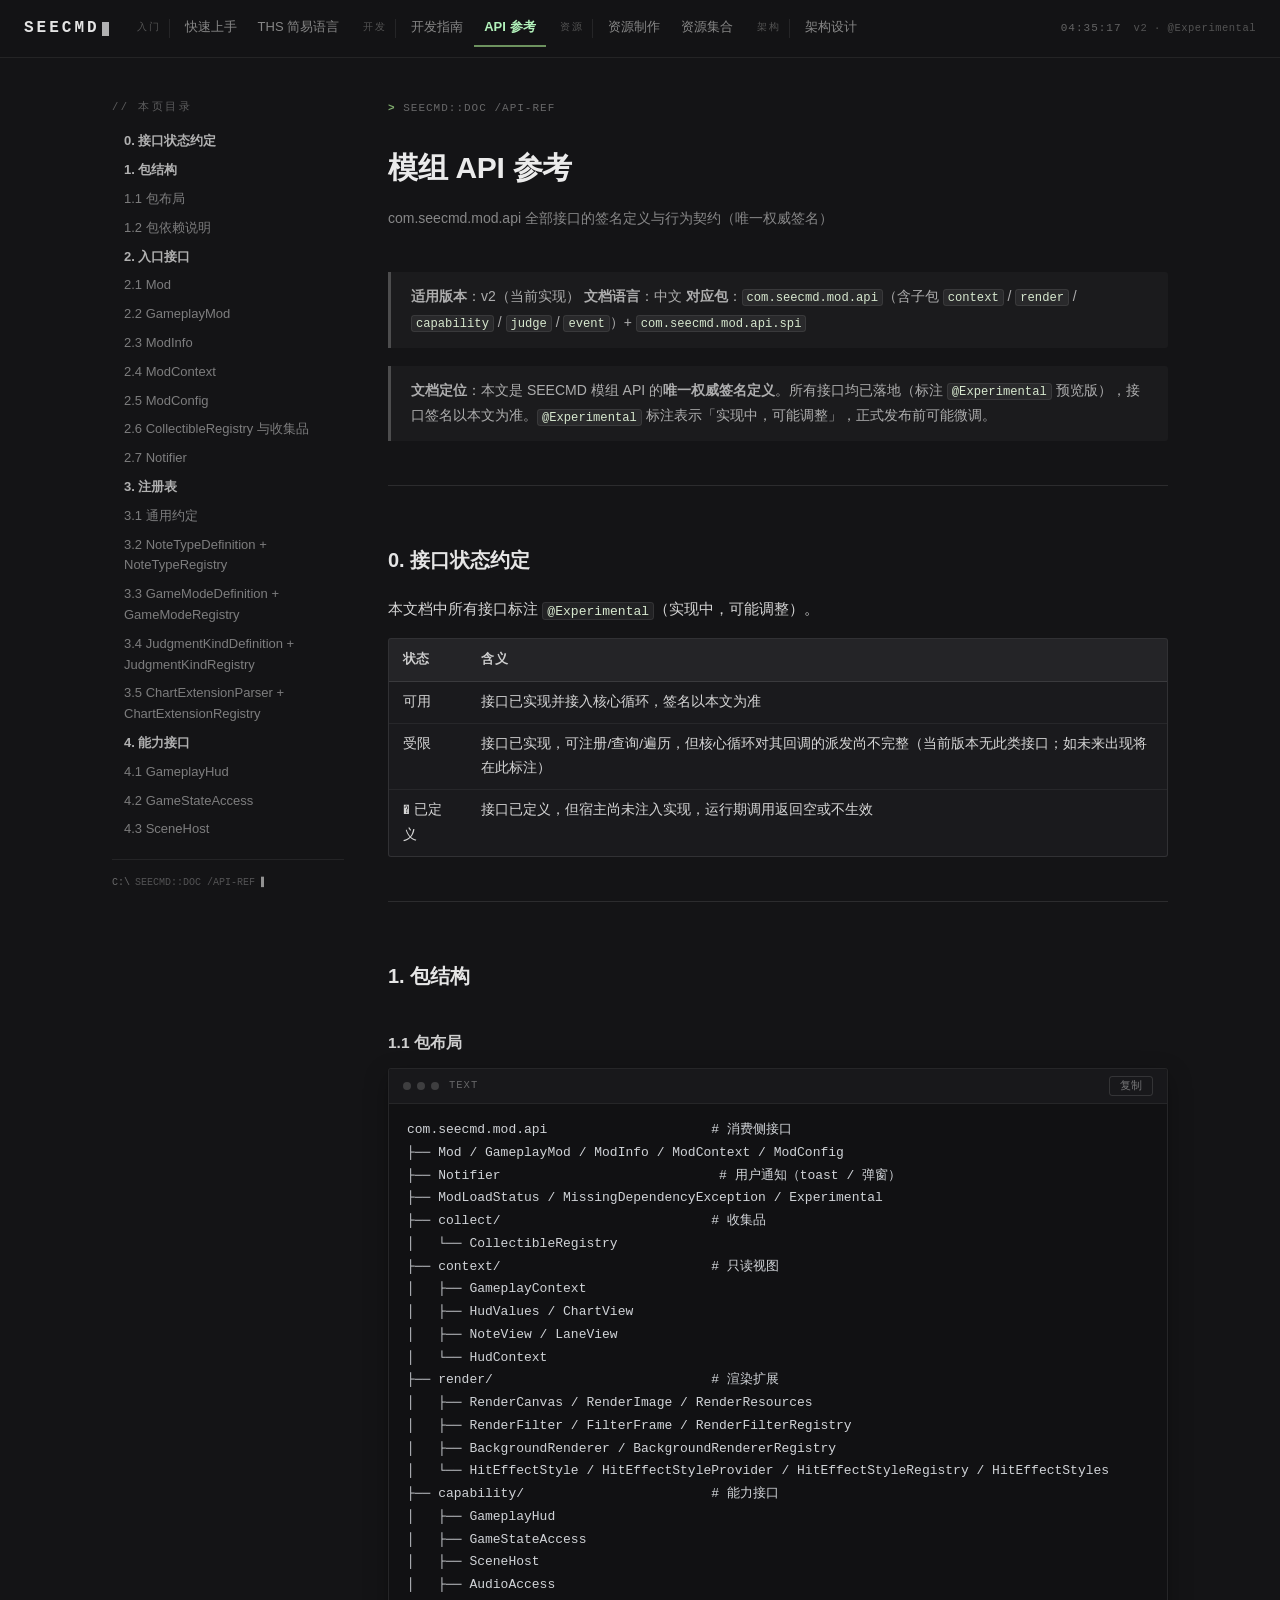
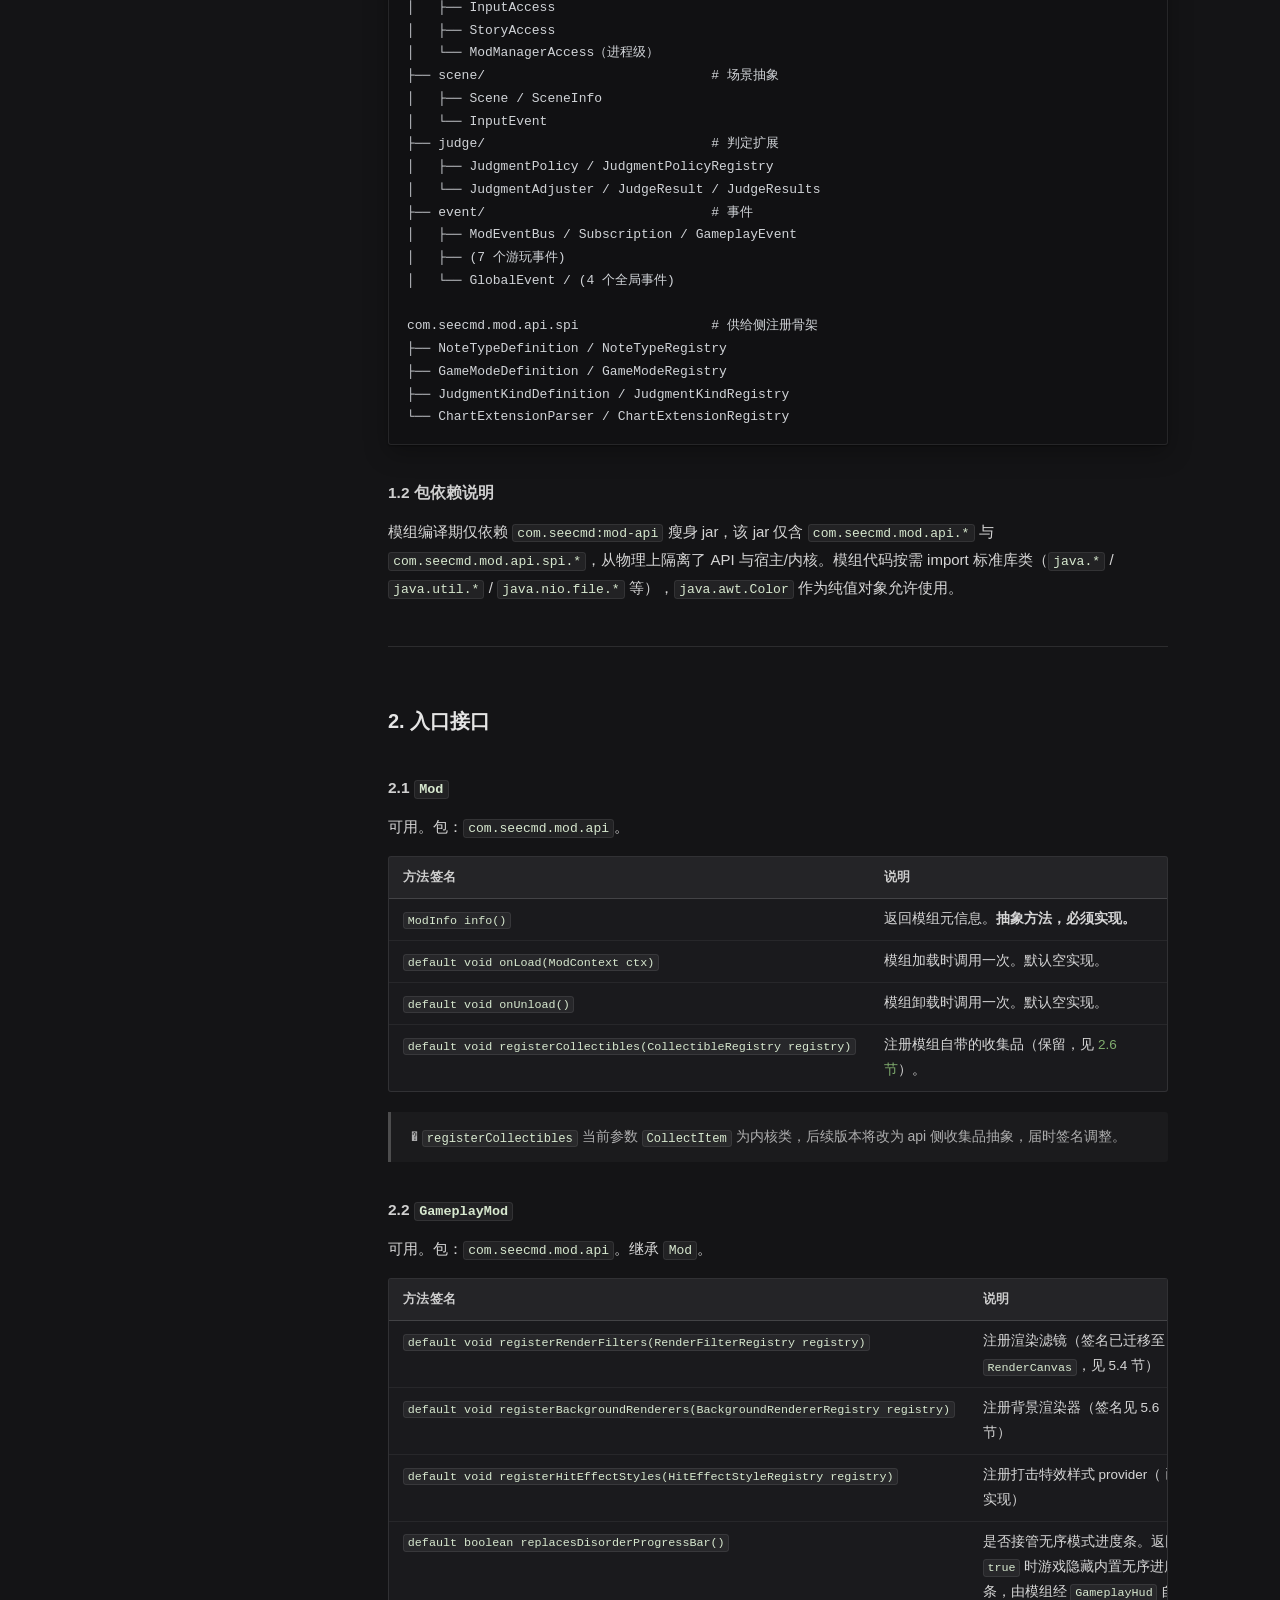
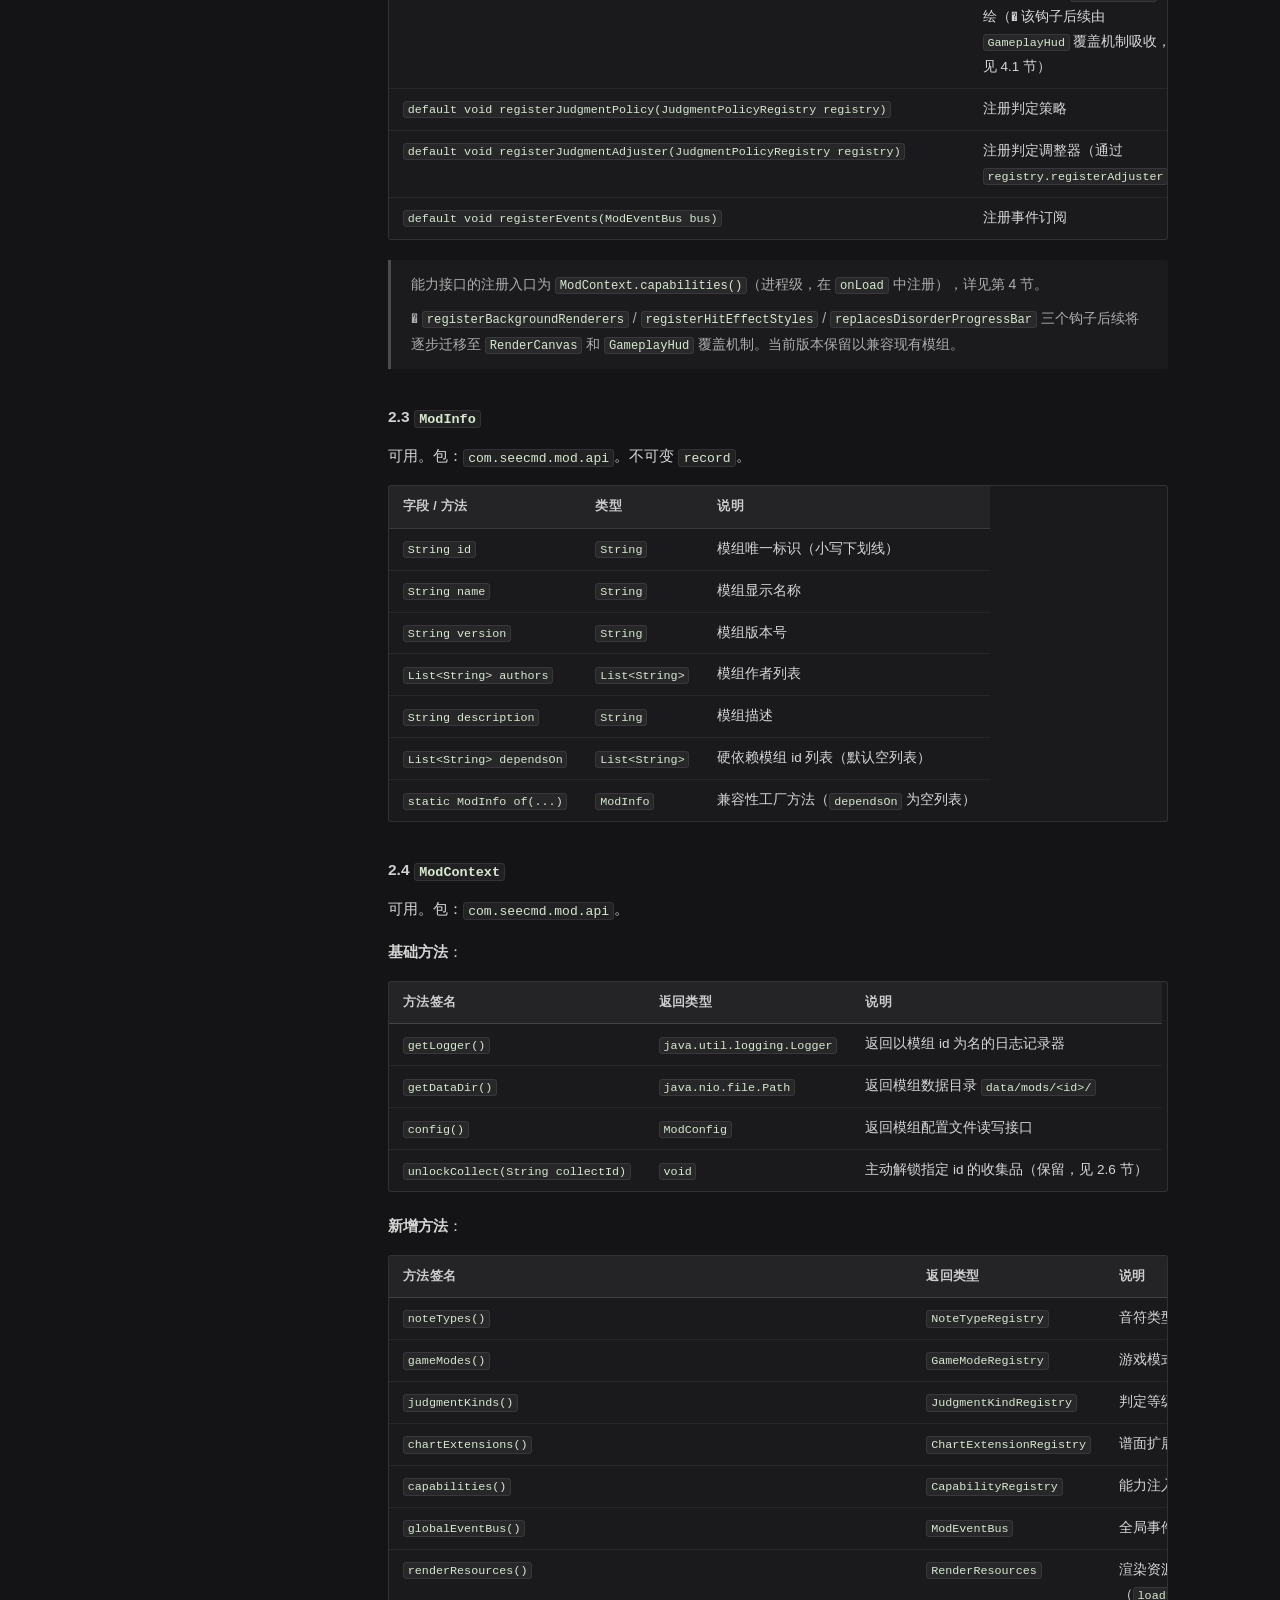
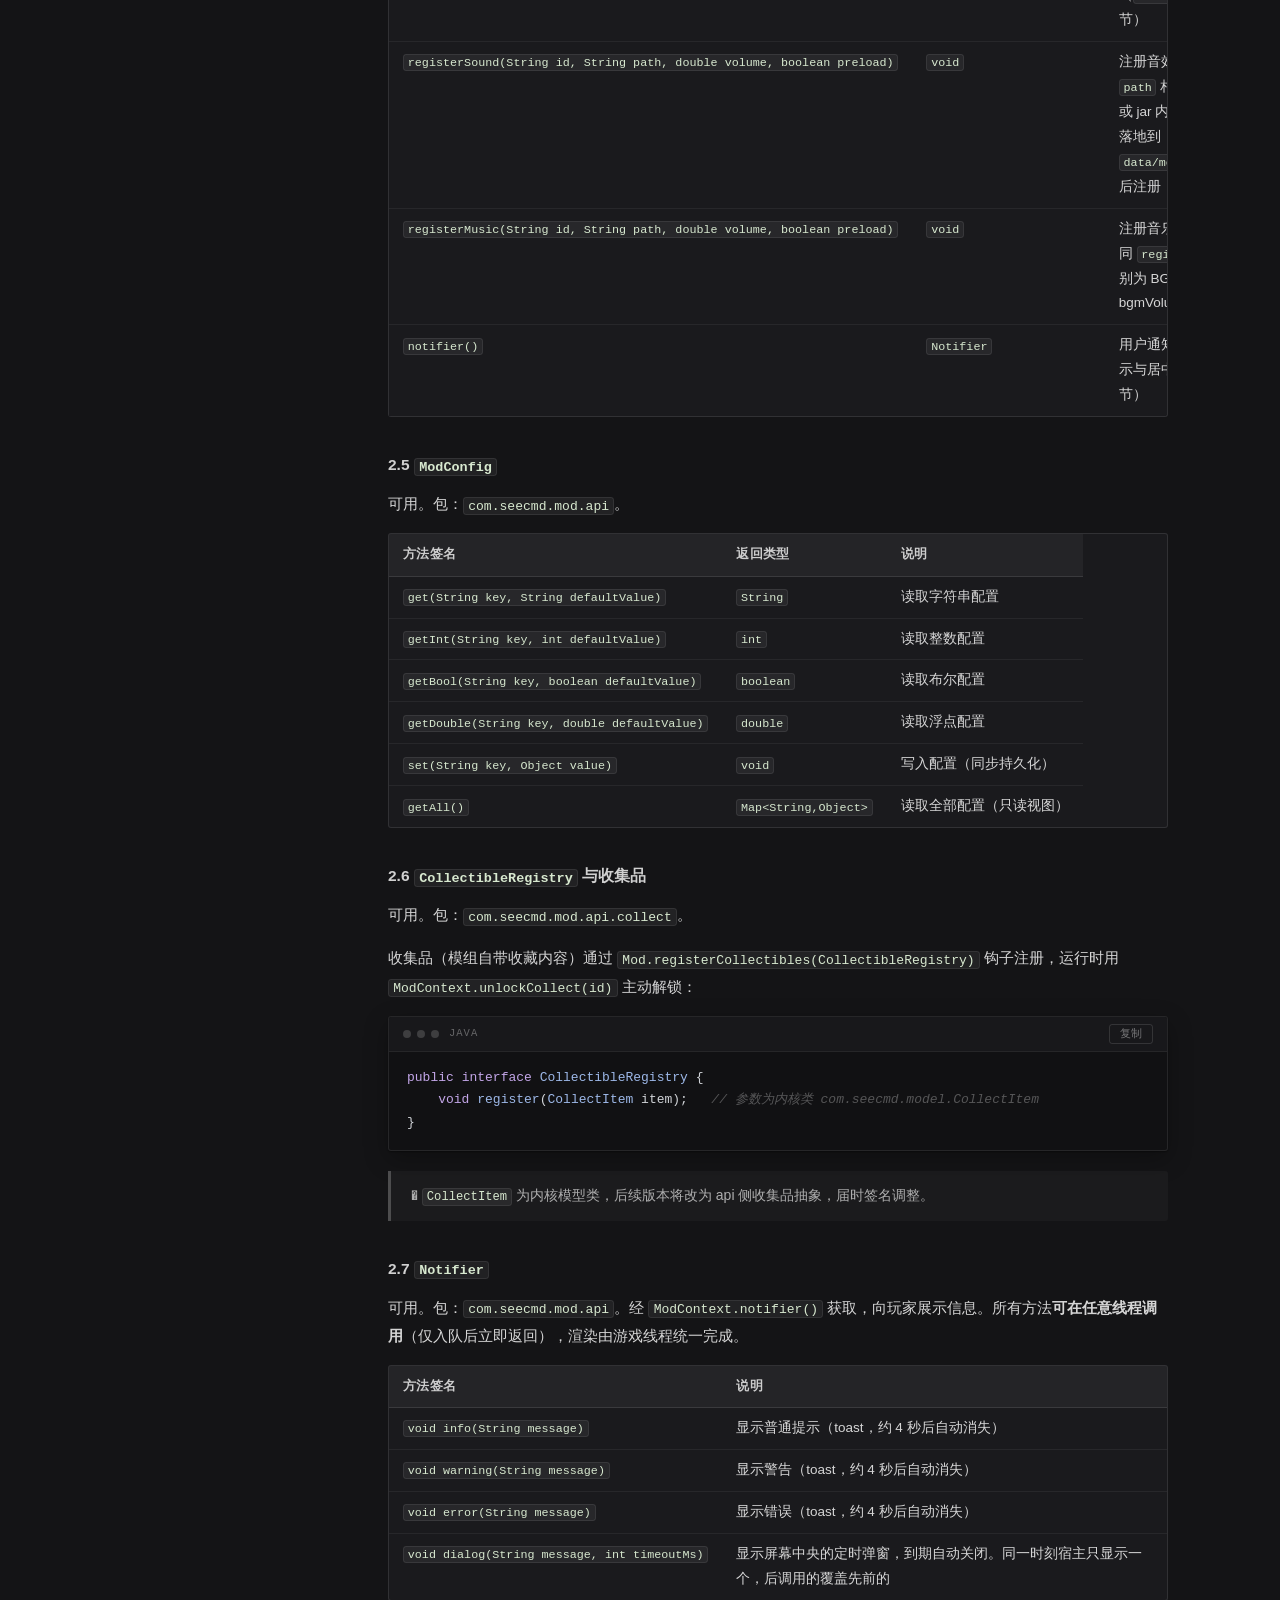
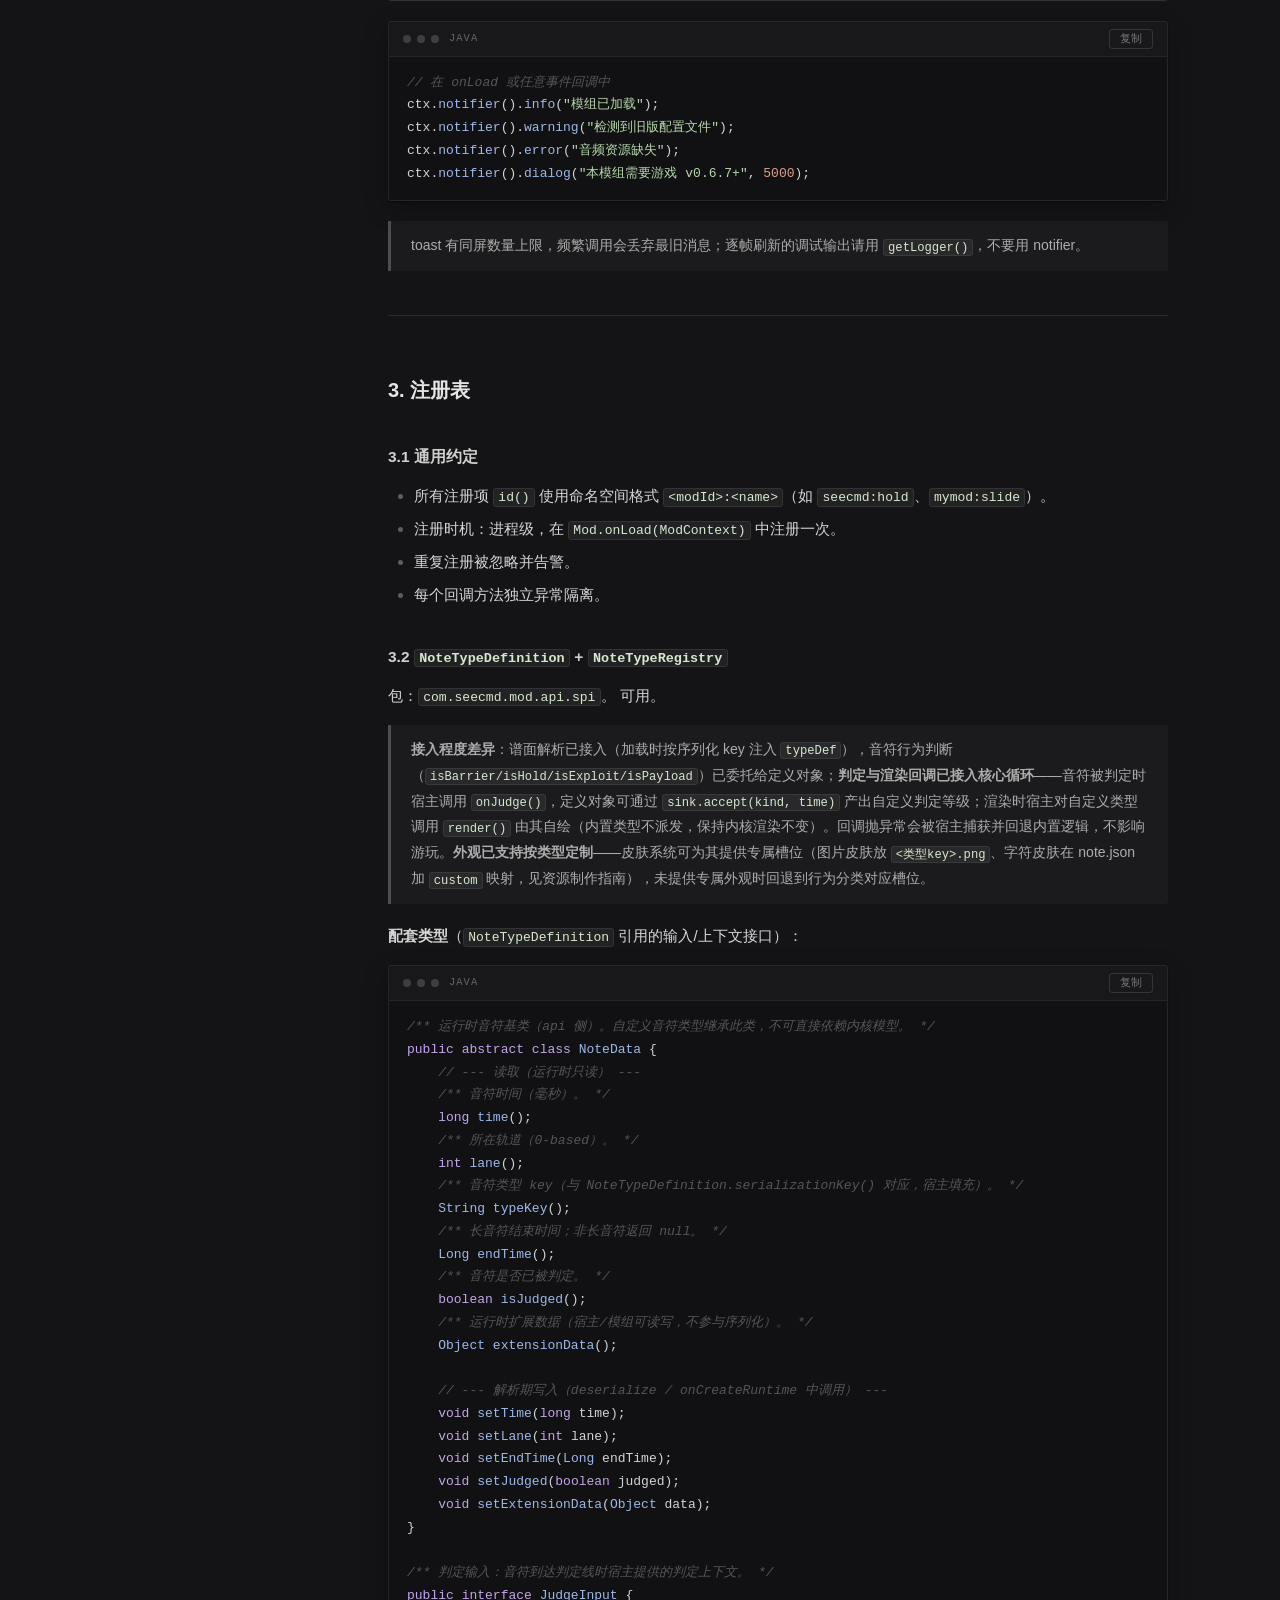
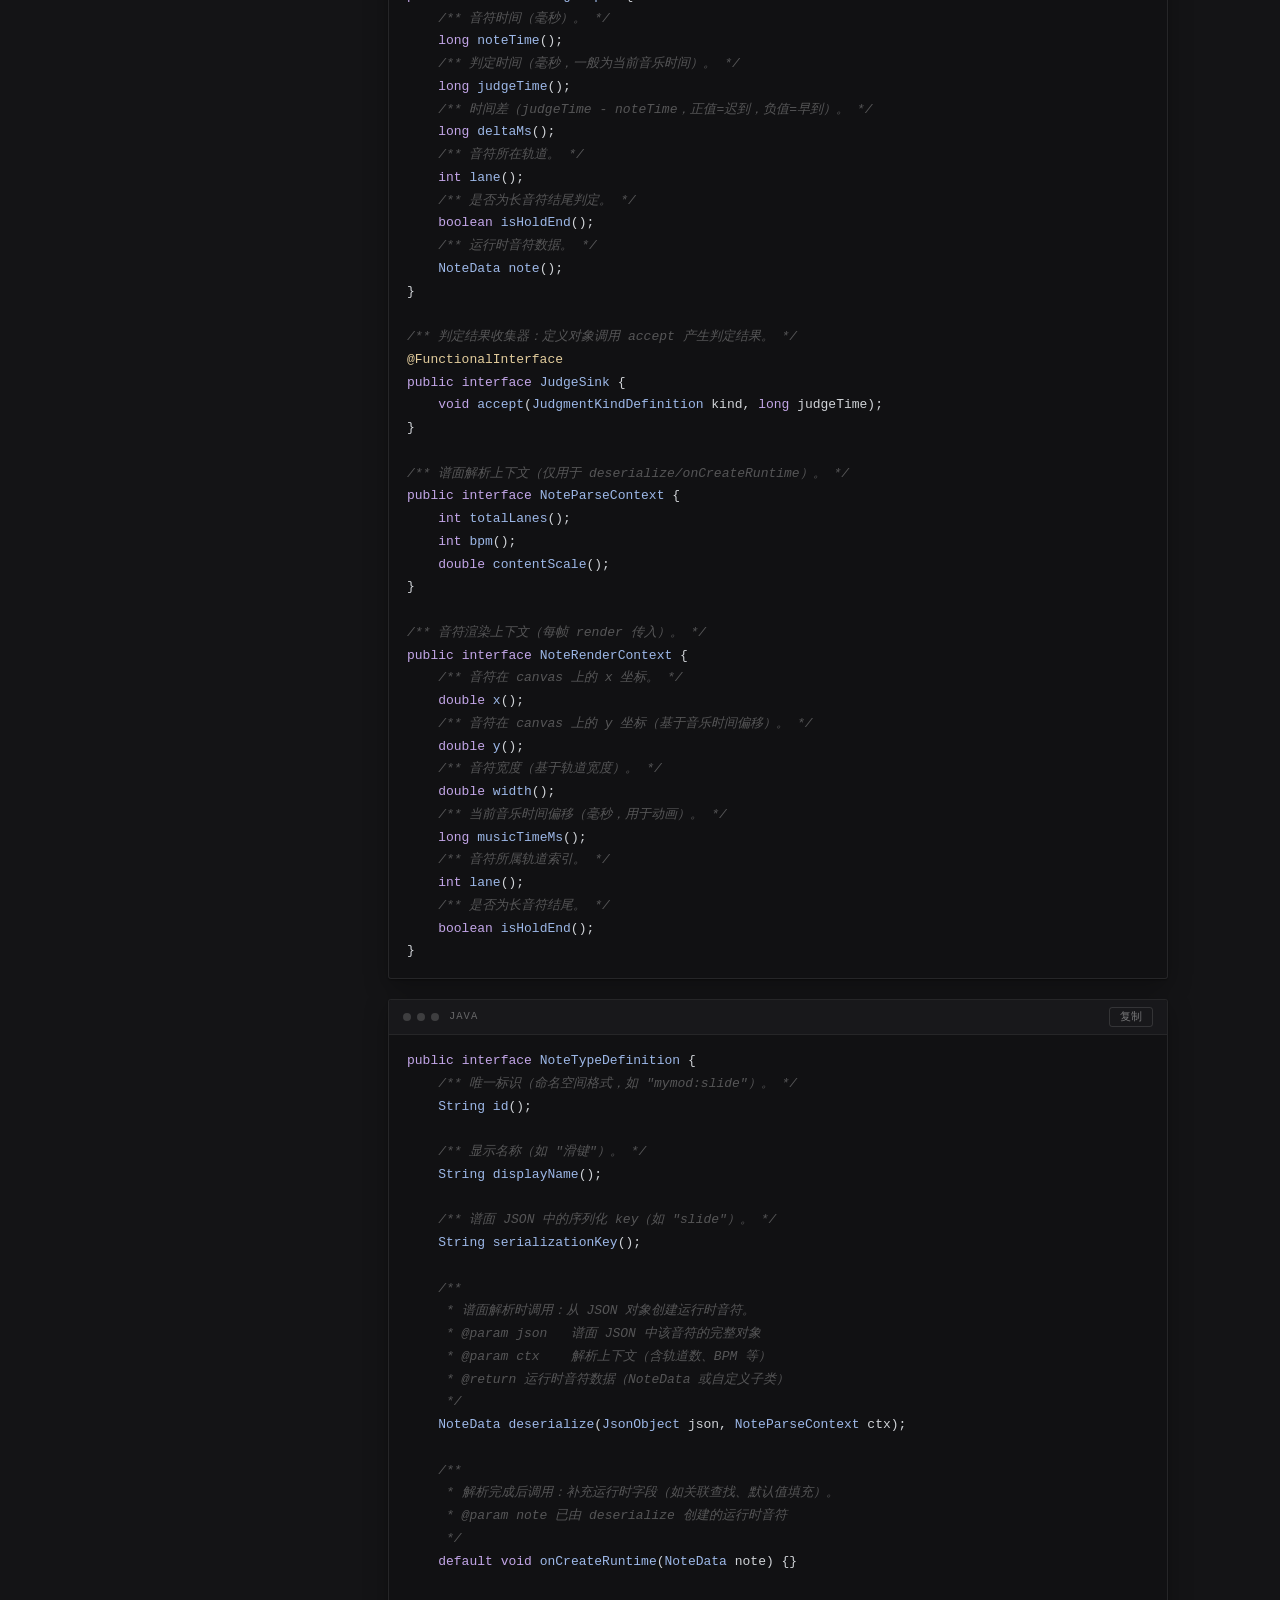
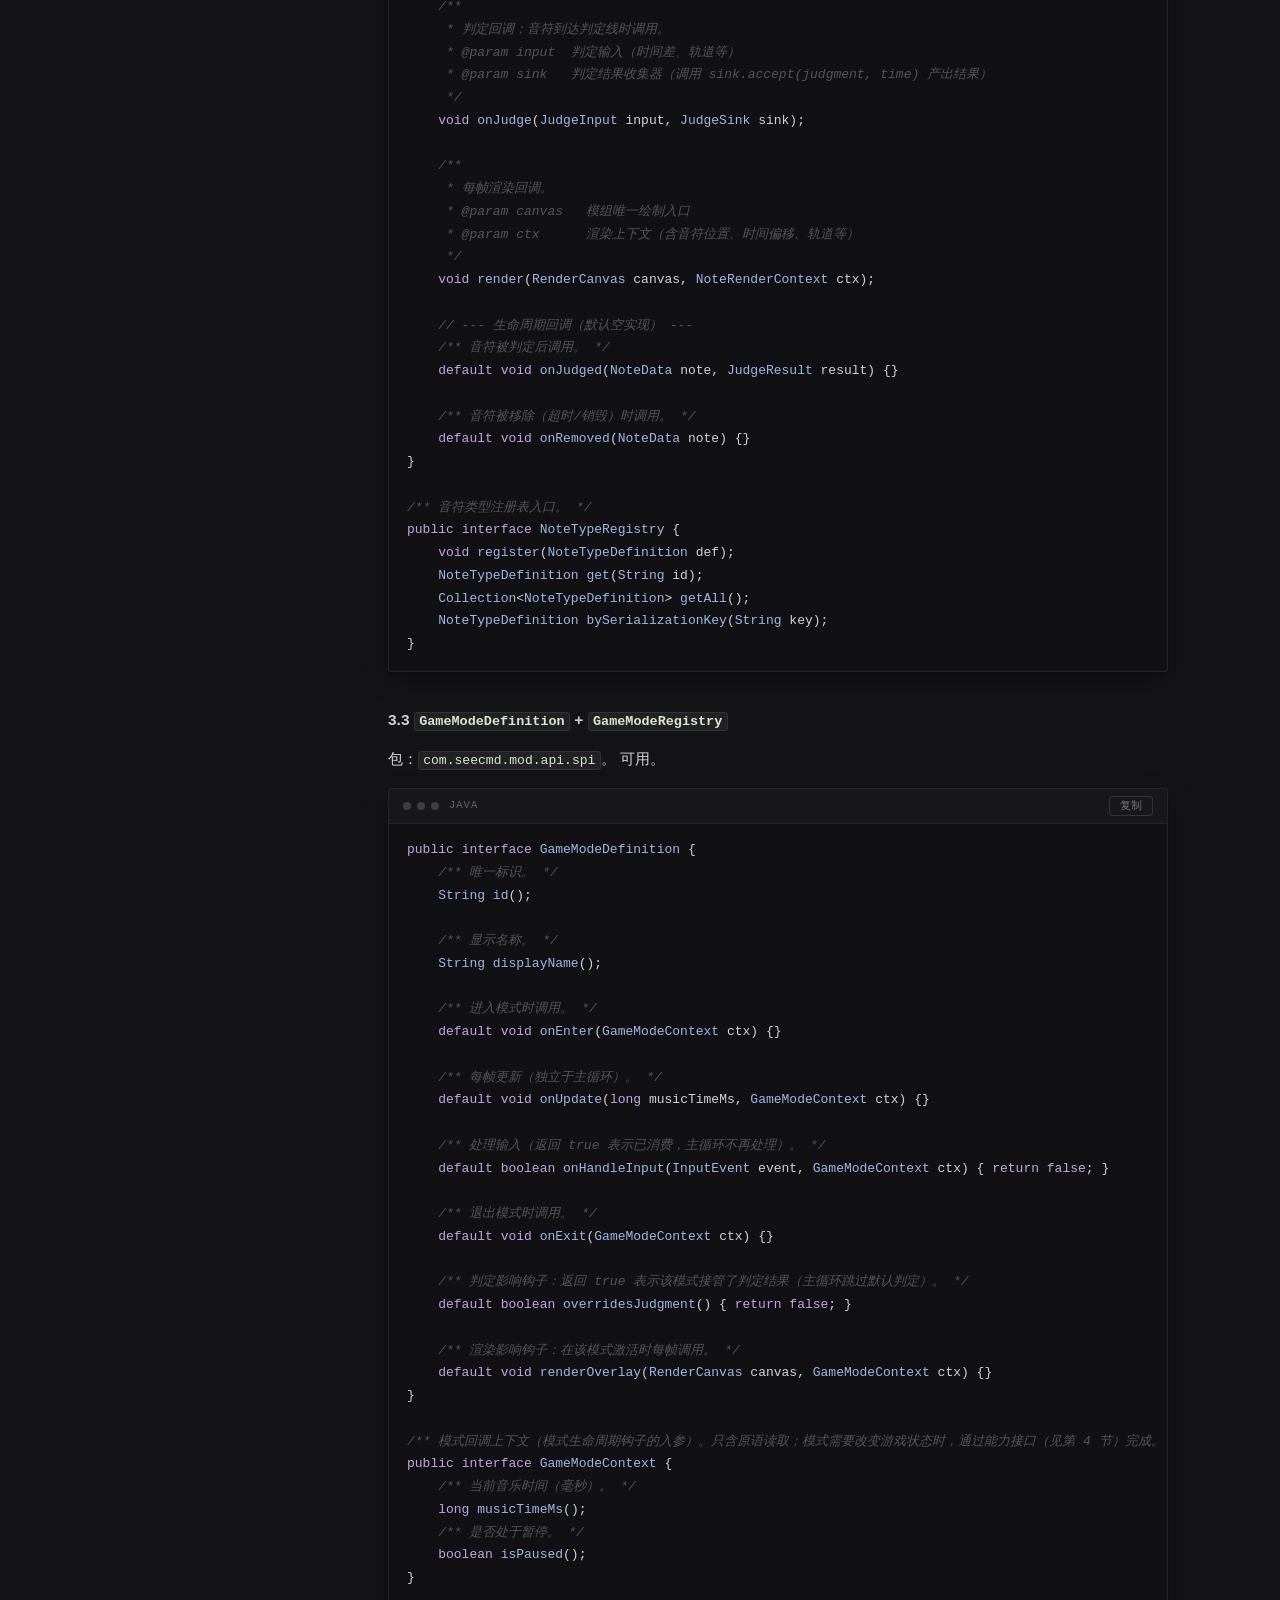
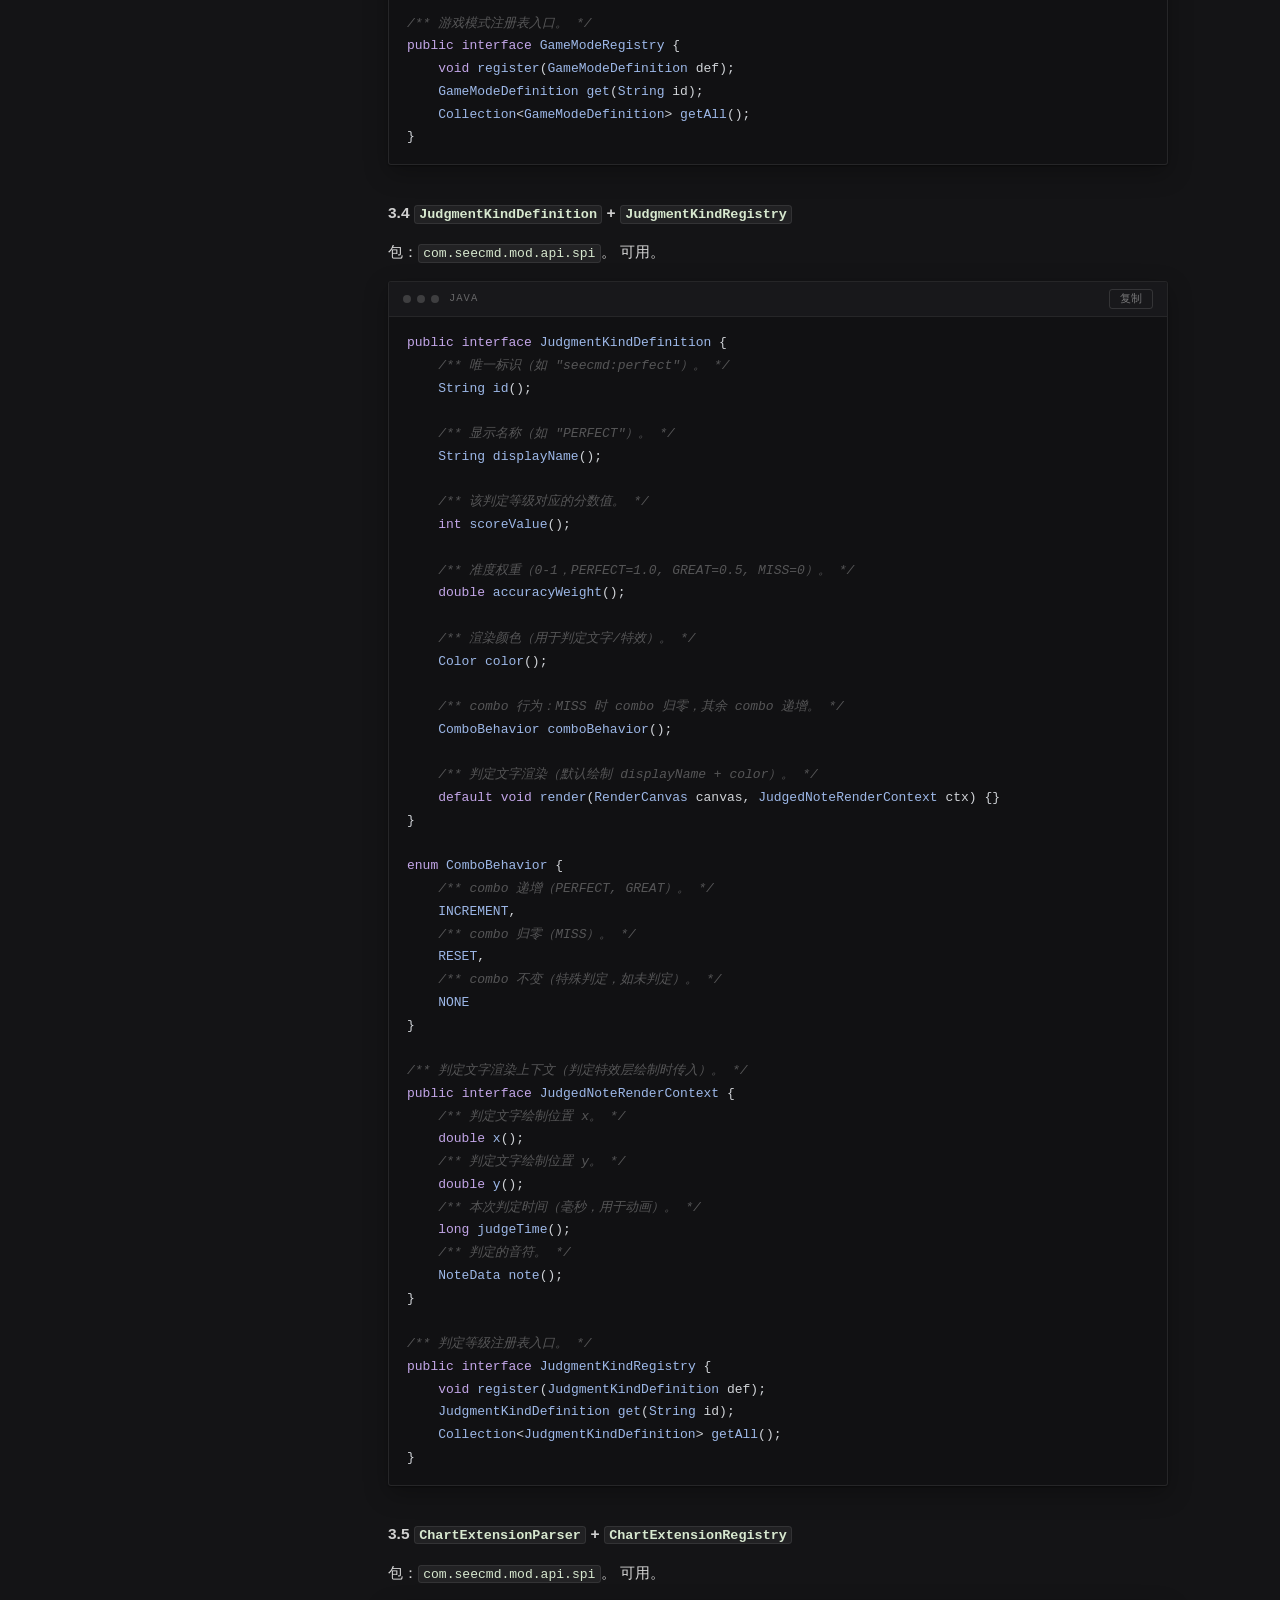
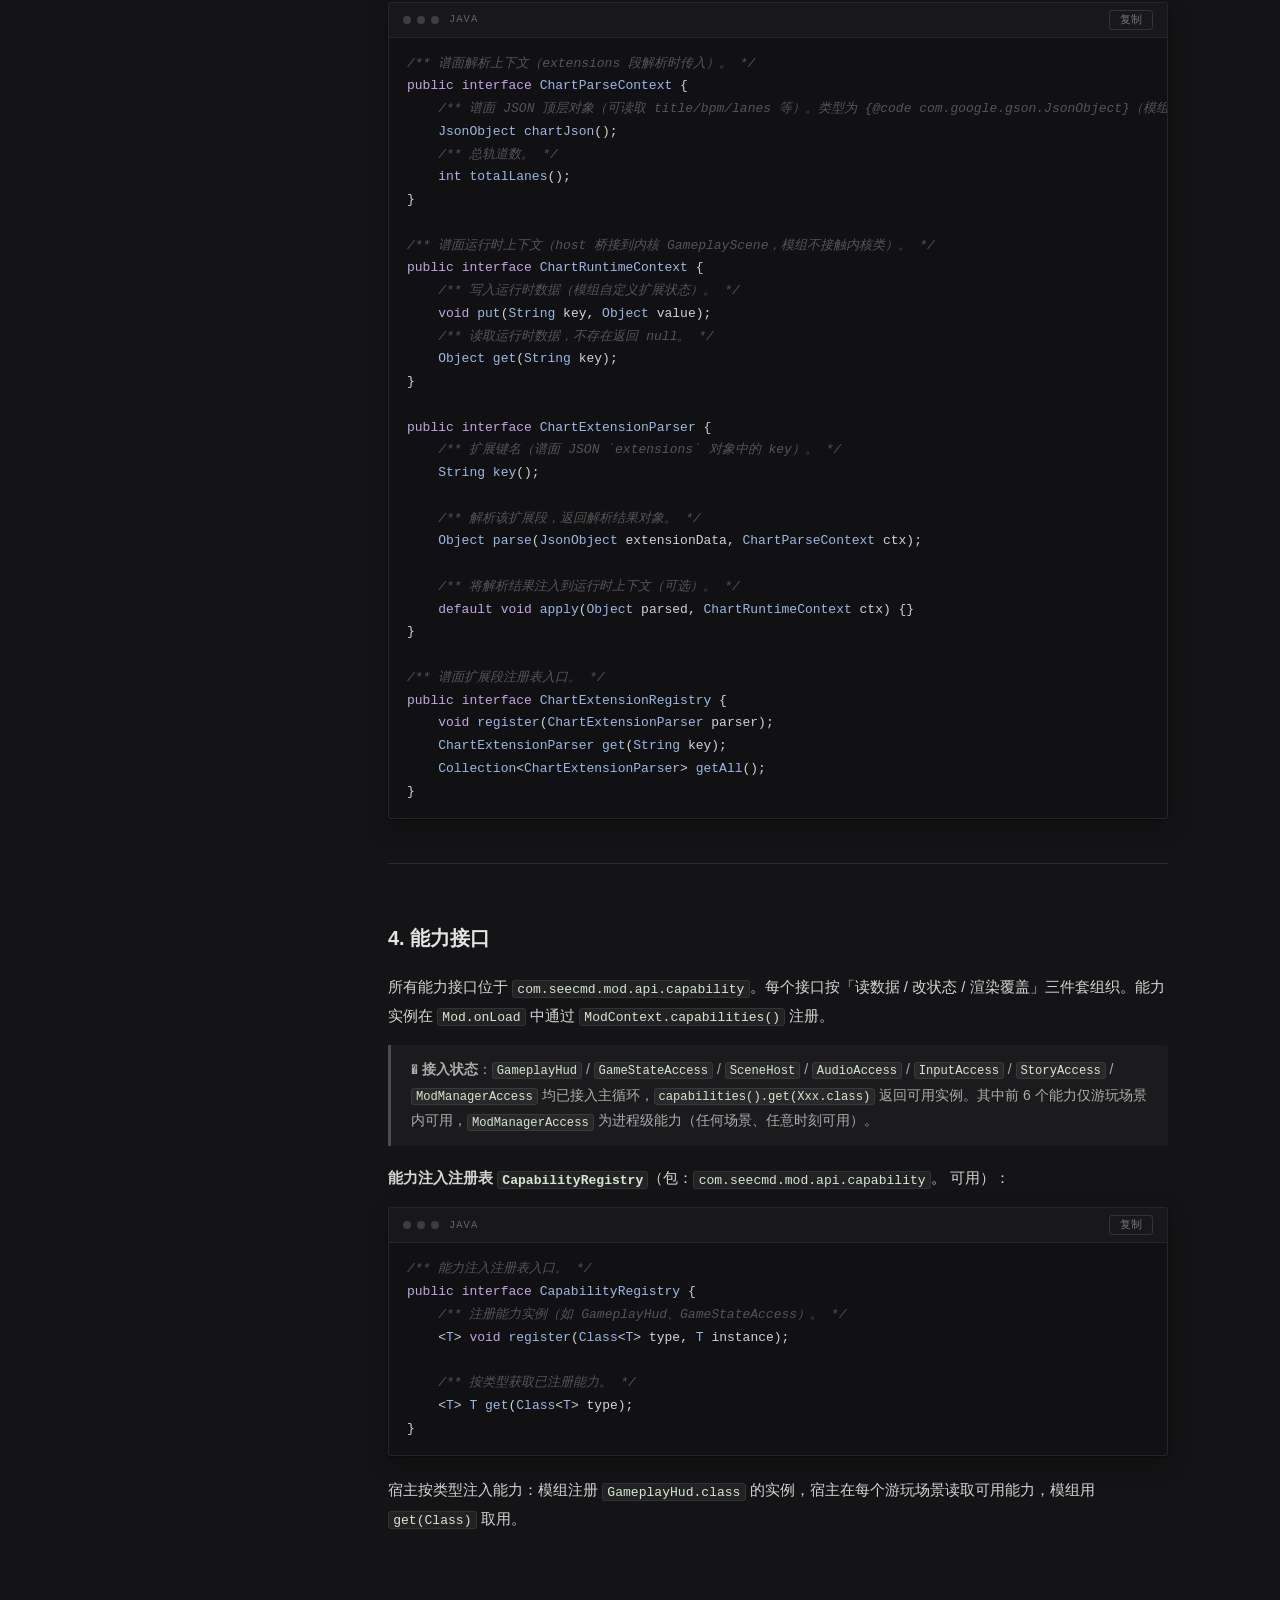
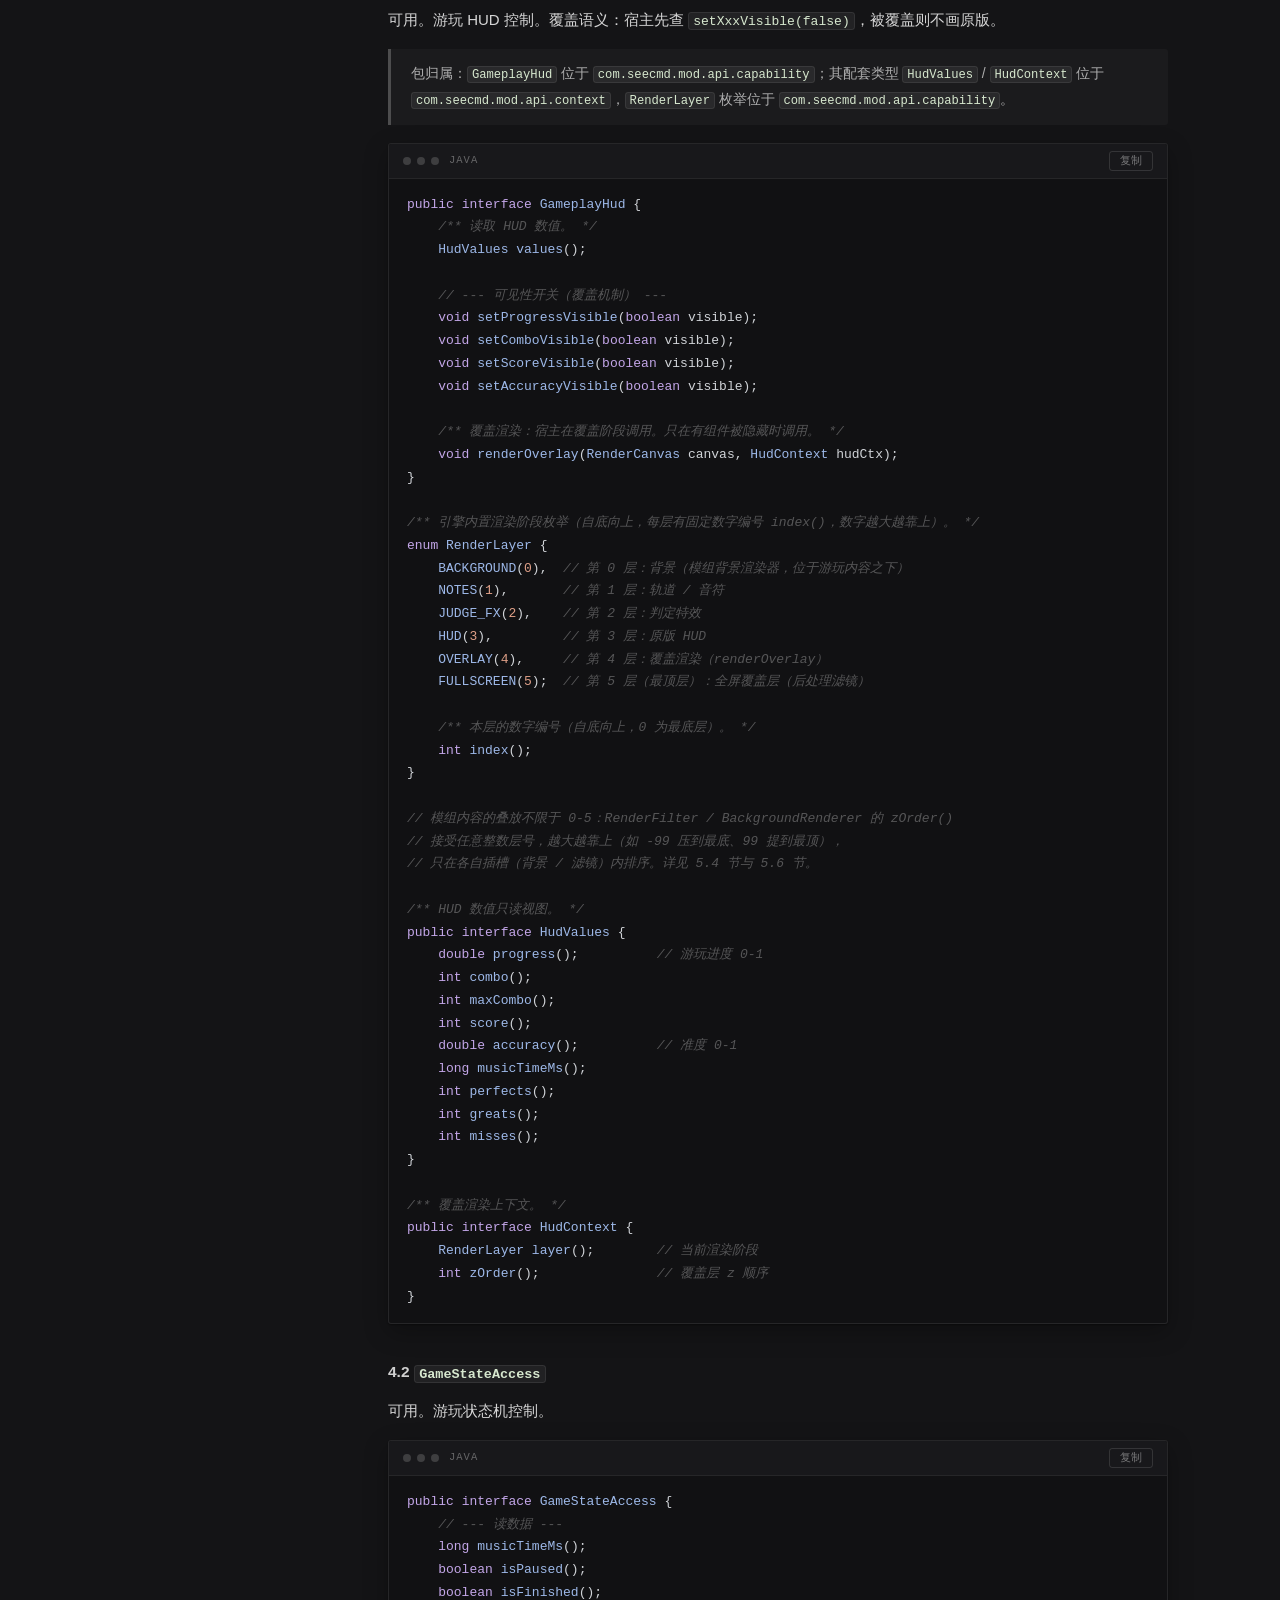
==== commit c846f766: "Rebuild doc site: low-saturation cyber-terminal design; hit-effect & BackgroundRenderer docs; nav gr" ====
--- a/api.html
+++ b/api.html
@@ -8,31 +8,27 @@
 </head>
 <body>
 
+
 <header class="site-header">
   <div class="brand-group">
-    <a class="brand" href="index.html">SEECMD</a>
-    <div class="doc-switcher">
-      <button class="switcher-btn" onclick="toggleMenu(event)">标准Java模组开发 ▾</button>
-      <div class="switcher-menu" id="switcherMenu">
-        <a href="index.html" class="active">标准Java模组开发文档</a>
-        <a href="ths.html" >THS简易语言开发文档</a>
-        <a href="assets.html" >资源制作指南</a>
-        <a href="resources.html" >资源集合</a>
-      </div>
-    </div>
+    <a class="brand" href="index.html">SEECMD<span class="brand-caret"></span></a>
     <button class="nav-toggle" onclick="toggleNav()" aria-label="菜单">&#9776;</button>
   </div>
-  <nav>
-    <a href="index.html">快速上手</a>
-    <a href="guide.html">开发指南</a>
-    <a href="api.html" class="active">API 参考</a>
-    <a href="design.html">架构设计</a>
+  <nav class="main-nav">
+    <div class="nav-group"><span class="nav-group-label">入门</span><a href="index.html">快速上手</a><a href="ths.html">THS 简易语言</a></div>
+    <div class="nav-group"><span class="nav-group-label">开发</span><a href="guide.html">开发指南</a><a href="api.html" class="active">API 参考</a></div>
+    <div class="nav-group"><span class="nav-group-label">资源</span><a href="assets.html">资源制作</a><a href="resources.html">资源集合</a></div>
+    <div class="nav-group"><span class="nav-group-label">架构</span><a href="design.html">架构设计</a></div>
   </nav>
-  <span class="version">v2 · @Experimental</span>
+  <div class="header-hud">
+    <span class="hud-clock mono">--:--:--</span>
+    <span class="version">v2 &#183; @Experimental</span>
+  </div>
 </header>
 <div class="layout">
-<aside class="sidebar"><div class="toc-title">本页目录</div><nav class="toc"><ul><li class="l2"><a href="#0-接口状态约定">0. 接口状态约定</a></li><li class="l2"><a href="#1-包结构">1. 包结构</a></li><li class="l3"><a href="#11-包布局">1.1 包布局</a></li><li class="l3"><a href="#12-包依赖说明">1.2 包依赖说明</a></li><li class="l2"><a href="#2-入口接口">2. 入口接口</a></li><li class="l3"><a href="#21-mod">2.1 Mod</a></li><li class="l3"><a href="#22-gameplaymod">2.2 GameplayMod</a></li><li class="l3"><a href="#23-modinfo">2.3 ModInfo</a></li><li class="l3"><a href="#24-modcontext">2.4 ModContext</a></li><li class="l3"><a href="#25-modconfig">2.5 ModConfig</a></li><li class="l3"><a href="#26-collectibleregistry-与收集品">2.6 CollectibleRegistry 与收集品</a></li><li class="l3"><a href="#27-notifier">2.7 Notifier</a></li><li class="l2"><a href="#3-注册表">3. 注册表</a></li><li class="l3"><a href="#31-通用约定">3.1 通用约定</a></li><li class="l3"><a href="#32-notetypedefinition--notetyperegistry">3.2 NoteTypeDefinition + NoteTypeRegistry</a></li><li class="l3"><a href="#33-gamemodedefinition--gamemoderegistry">3.3 GameModeDefinition + GameModeRegistry</a></li><li class="l3"><a href="#34-judgmentkinddefinition--judgmentkindregistry">3.4 JudgmentKindDefinition + JudgmentKindRegistry</a></li><li class="l3"><a href="#35-chartextensionparser--chartextensionregistry">3.5 ChartExtensionParser + ChartExtensionRegistry</a></li><li class="l2"><a href="#4-能力接口">4. 能力接口</a></li><li class="l3"><a href="#41-gameplayhud">4.1 GameplayHud</a></li><li class="l3"><a href="#42-gamestateaccess">4.2 GameStateAccess</a></li><li class="l3"><a href="#43-scenehost">4.3 SceneHost</a></li><li class="l3"><a href="#44-audioaccess">4.4 AudioAccess</a></li><li class="l3"><a href="#45-inputaccess">4.5 InputAccess</a></li><li class="l3"><a href="#46-storyaccess">4.6 StoryAccess</a></li><li class="l3"><a href="#47-modmanageraccess">4.7 ModManagerAccess</a></li><li class="l2"><a href="#5-渲染上下文">5. 渲染上下文</a></li><li class="l3"><a href="#51-rendercanvas">5.1 RenderCanvas</a></li><li class="l3"><a href="#52-renderresources">5.2 RenderResources</a></li><li class="l3"><a href="#53-filterframe">5.3 FilterFrame</a></li><li class="l3"><a href="#54-renderfilter">5.4 RenderFilter</a></li><li class="l3"><a href="#55-renderfilterregistry">5.5 RenderFilterRegistry</a></li><li class="l3"><a href="#56-hiteffectstyle打击特效">5.6 HitEffectStyle（打击特效）</a></li><li class="l2"><a href="#6-上下文视图">6. 上下文视图</a></li><li class="l3"><a href="#61-gameplaycontext">6.1 GameplayContext</a></li><li class="l3"><a href="#62-noteview">6.2 NoteView</a></li><li class="l3"><a href="#63-laneview">6.3 LaneView</a></li><li class="l3"><a href="#64-hudvalues--chartview">6.4 HudValues / ChartView</a></li><li class="l2"><a href="#7-事件目录">7. 事件目录</a></li><li class="l3"><a href="#71-modeventbus--subscription">7.1 ModEventBus / Subscription</a></li><li class="l3"><a href="#72-游玩事件">7.2 游玩事件</a></li><li class="l3"><a href="#73-全局事件-可用">7.3 全局事件（ 可用）</a></li><li class="l2"><a href="#8-判定扩展">8. 判定扩展</a></li><li class="l3"><a href="#81-judgmentpolicy">8.1 JudgmentPolicy</a></li><li class="l3"><a href="#82-judgmentpolicyregistry">8.2 JudgmentPolicyRegistry</a></li><li class="l3"><a href="#83-judgmentadjuster">8.3 JudgmentAdjuster</a></li><li class="l3"><a href="#84-judgeresult--judgeresults">8.4 JudgeResult / JudgeResults</a></li><li class="l2"><a href="#9-速查表">9. 速查表</a></li><li class="l3"><a href="#可用"> 可用</a></li><li class="l3"><a href="#v2-新增"> v2 新增</a></li><li class="l3"><a href="#规划中"> 规划中</a></li><li class="l2"><a href="#附录-a默认判定窗口">附录 A：默认判定窗口</a></li><li class="l2"><a href="#附录-b版本与兼容性">附录 B：版本与兼容性</a></li></ul></nav></aside>
+<aside class="sidebar"><div class="toc-title">// 本页目录</div><nav class="toc"><ul><li class="l2"><a href="#0-接口状态约定">0. 接口状态约定</a></li><li class="l2"><a href="#1-包结构">1. 包结构</a></li><li class="l3"><a href="#11-包布局">1.1 包布局</a></li><li class="l3"><a href="#12-包依赖说明">1.2 包依赖说明</a></li><li class="l2"><a href="#2-入口接口">2. 入口接口</a></li><li class="l3"><a href="#21-mod">2.1 Mod</a></li><li class="l3"><a href="#22-gameplaymod">2.2 GameplayMod</a></li><li class="l3"><a href="#23-modinfo">2.3 ModInfo</a></li><li class="l3"><a href="#24-modcontext">2.4 ModContext</a></li><li class="l3"><a href="#25-modconfig">2.5 ModConfig</a></li><li class="l3"><a href="#26-collectibleregistry-与收集品">2.6 CollectibleRegistry 与收集品</a></li><li class="l3"><a href="#27-notifier">2.7 Notifier</a></li><li class="l2"><a href="#3-注册表">3. 注册表</a></li><li class="l3"><a href="#31-通用约定">3.1 通用约定</a></li><li class="l3"><a href="#32-notetypedefinition--notetyperegistry">3.2 NoteTypeDefinition + NoteTypeRegistry</a></li><li class="l3"><a href="#33-gamemodedefinition--gamemoderegistry">3.3 GameModeDefinition + GameModeRegistry</a></li><li class="l3"><a href="#34-judgmentkinddefinition--judgmentkindregistry">3.4 JudgmentKindDefinition + JudgmentKindRegistry</a></li><li class="l3"><a href="#35-chartextensionparser--chartextensionregistry">3.5 ChartExtensionParser + ChartExtensionRegistry</a></li><li class="l2"><a href="#4-能力接口">4. 能力接口</a></li><li class="l3"><a href="#41-gameplayhud">4.1 GameplayHud</a></li><li class="l3"><a href="#42-gamestateaccess">4.2 GameStateAccess</a></li><li class="l3"><a href="#43-scenehost">4.3 SceneHost</a></li><li class="l3"><a href="#44-audioaccess">4.4 AudioAccess</a></li><li class="l3"><a href="#45-inputaccess">4.5 InputAccess</a></li><li class="l3"><a href="#46-storyaccess">4.6 StoryAccess</a></li><li class="l3"><a href="#47-modmanageraccess">4.7 ModManagerAccess</a></li><li class="l2"><a href="#5-渲染上下文">5. 渲染上下文</a></li><li class="l3"><a href="#51-rendercanvas">5.1 RenderCanvas</a></li><li class="l3"><a href="#52-renderresources">5.2 RenderResources</a></li><li class="l3"><a href="#53-filterframe">5.3 FilterFrame</a></li><li class="l3"><a href="#54-renderfilter">5.4 RenderFilter</a></li><li class="l3"><a href="#55-renderfilterregistry">5.5 RenderFilterRegistry</a></li><li class="l3"><a href="#56-backgroundrenderer--backgroundrendererregistry">5.6 BackgroundRenderer + BackgroundRendererRegistry</a></li><li class="l3"><a href="#57-hiteffectstyle打击特效">5.7 HitEffectStyle（打击特效）</a></li><li class="l2"><a href="#6-上下文视图">6. 上下文视图</a></li><li class="l3"><a href="#61-gameplaycontext">6.1 GameplayContext</a></li><li class="l3"><a href="#62-noteview">6.2 NoteView</a></li><li class="l3"><a href="#63-laneview">6.3 LaneView</a></li><li class="l3"><a href="#64-hudvalues--chartview">6.4 HudValues / ChartView</a></li><li class="l2"><a href="#7-事件目录">7. 事件目录</a></li><li class="l3"><a href="#71-modeventbus--subscription">7.1 ModEventBus / Subscription</a></li><li class="l3"><a href="#72-游玩事件">7.2 游玩事件</a></li><li class="l3"><a href="#73-全局事件-可用">7.3 全局事件（ 可用）</a></li><li class="l2"><a href="#8-判定扩展">8. 判定扩展</a></li><li class="l3"><a href="#81-judgmentpolicy">8.1 JudgmentPolicy</a></li><li class="l3"><a href="#82-judgmentpolicyregistry">8.2 JudgmentPolicyRegistry</a></li><li class="l3"><a href="#83-judgmentadjuster">8.3 JudgmentAdjuster</a></li><li class="l3"><a href="#84-judgeresult--judgeresults">8.4 JudgeResult / JudgeResults</a></li><li class="l2"><a href="#9-速查表">9. 速查表</a></li><li class="l3"><a href="#可用"> 可用</a></li><li class="l3"><a href="#v2-新增"> v2 新增</a></li><li class="l3"><a href="#规划中"> 规划中</a></li><li class="l2"><a href="#附录-a默认判定窗口">附录 A：默认判定窗口</a></li><li class="l2"><a href="#附录-b版本与兼容性">附录 B：版本与兼容性</a></li></ul></nav><div class="sidebar-path"><span class="prompt">C:\</span>SEECMD::DOC /API-REF<span class="cursor">&#9612;</span></div></aside>
 <main class="content">
+<div class="page-path"><span class="prompt">&gt;</span> SEECMD::DOC /API-REF</div>
 <h1>模组 API 参考</h1>
 <p class="doc-sub">com.seecmd.mod.api 全部接口的签名定义与行为契约（唯一权威签名）</p>
 <blockquote><p><strong>适用版本</strong>：v2（当前实现）
@@ -42,11 +38,11 @@
 <hr>
 <h2 id="0-接口状态约定">0. 接口状态约定</h2>
 <p>本文档中所有接口标注 <code>@Experimental</code>（实现中，可能调整）。</p>
-<table><thead><tr><th>状态</th><th>含义</th></tr></thead><tbody><tr><td> 可用</td><td>接口已实现并接入核心循环，签名以本文为准</td></tr><tr><td> 受限</td><td>接口已实现，可注册/查询/遍历，但核心循环对其回调的派发尚不完整（如 <code>GameModeDefinition</code> 的部分回调）</td></tr><tr><td>� 已定义</td><td>接口已定义，但宿主尚未注入实现，运行期调用返回空或不生效</td></tr></tbody></table>
+<table><thead><tr><th>状态</th><th>含义</th></tr></thead><tbody><tr><td> 可用</td><td>接口已实现并接入核心循环，签名以本文为准</td></tr><tr><td> 受限</td><td>接口已实现，可注册/查询/遍历，但核心循环对其回调的派发尚不完整（当前版本无此类接口；如未来出现将在此标注）</td></tr><tr><td>� 已定义</td><td>接口已定义，但宿主尚未注入实现，运行期调用返回空或不生效</td></tr></tbody></table>
 <hr>
 <h2 id="1-包结构">1. 包结构</h2>
 <h3 id="11-包布局">1.1 包布局</h3>
-<div class="code-wrap"><div class="code-head"><span class="code-lang">text</span></div><pre><code>com.seecmd.mod.api                     # 消费侧接口
+<div class="code-wrap"><div class="code-head"><span class="code-dots"><i></i><i></i><i></i></span><span class="code-lang">text</span></div><pre><code>com.seecmd.mod.api                     # 消费侧接口
 ├── Mod / GameplayMod / ModInfo / ModContext / ModConfig
 ├── Notifier                            # 用户通知（toast / 弹窗）
 ├── ModLoadStatus / MissingDependencyException / Experimental
@@ -59,8 +55,9 @@
 │   └── HudContext
 ├── render/                            # 渲染扩展
 │   ├── RenderCanvas / RenderImage / RenderResources
-│   ├── RenderFilter / FilterFrame
-│   └── RenderFilterRegistry / BackgroundRenderer / HitEffectStyle
+│   ├── RenderFilter / FilterFrame / RenderFilterRegistry
+│   ├── BackgroundRenderer / BackgroundRendererRegistry
+│   └── HitEffectStyle / HitEffectStyleProvider / HitEffectStyleRegistry / HitEffectStyles
 ├── capability/                        # 能力接口
 │   ├── GameplayHud
 │   ├── GameStateAccess
@@ -74,8 +71,7 @@
 │   └── InputEvent
 ├── judge/                             # 判定扩展
 │   ├── JudgmentPolicy / JudgmentPolicyRegistry
-│   ├── JudgmentAdjuster / JudgeResult / JudgeResults
-│   └── JudgmentKindRegistry / JudgmentKindDefinition
+│   └── JudgmentAdjuster / JudgeResult / JudgeResults
 ├── event/                             # 事件
 │   ├── ModEventBus / Subscription / GameplayEvent
 │   ├── (7 个游玩事件)
@@ -96,7 +92,7 @@
 <blockquote><p>� <code>registerCollectibles</code> 当前参数 <code>CollectItem</code> 为内核类，后续版本将改为 api 侧收集品抽象，届时签名调整。</p></blockquote>
 <h3 id="22-gameplaymod">2.2 <code>GameplayMod</code></h3>
 <p> 可用。包：<code>com.seecmd.mod.api</code>。继承 <code>Mod</code>。</p>
-<table><thead><tr><th>方法签名</th><th>说明</th></tr></thead><tbody><tr><td><code>default void registerRenderFilters(RenderFilterRegistry registry)</code></td><td>注册渲染滤镜（签名已迁移至 <code>RenderCanvas</code>，见 5.4 节）</td></tr><tr><td><code>default void registerBackgroundRenderers(BackgroundRendererRegistry registry)</code></td><td>注册背景渲染器（签名已迁移至 <code>RenderCanvas</code>，绘制模式见 5.4 节）</td></tr><tr><td><code>default void registerHitEffectStyles(HitEffectStyleRegistry registry)</code></td><td>注册打击特效样式 provider（ 已实现）</td></tr><tr><td><code>default boolean replacesDisorderProgressBar()</code></td><td>是否接管无序模式进度条（� 后续版本由 <code>GameplayHud</code> 覆盖机制吸收，见 4.1 节）</td></tr><tr><td><code>default void registerJudgmentPolicy(JudgmentPolicyRegistry registry)</code></td><td>注册判定策略</td></tr><tr><td><code>default void registerJudgmentAdjuster(JudgmentPolicyRegistry registry)</code></td><td>注册判定调整器（通过 <code>registry.registerAdjuster</code>）</td></tr><tr><td><code>default void registerEvents(ModEventBus bus)</code></td><td>注册事件订阅</td></tr></tbody></table>
+<table><thead><tr><th>方法签名</th><th>说明</th></tr></thead><tbody><tr><td><code>default void registerRenderFilters(RenderFilterRegistry registry)</code></td><td>注册渲染滤镜（签名已迁移至 <code>RenderCanvas</code>，见 5.4 节）</td></tr><tr><td><code>default void registerBackgroundRenderers(BackgroundRendererRegistry registry)</code></td><td>注册背景渲染器（签名见 5.6 节）</td></tr><tr><td><code>default void registerHitEffectStyles(HitEffectStyleRegistry registry)</code></td><td>注册打击特效样式 provider（ 已实现）</td></tr><tr><td><code>default boolean replacesDisorderProgressBar()</code></td><td>是否接管无序模式进度条。返回 <code>true</code> 时游戏隐藏内置无序进度条，由模组经 <code>GameplayHud</code> 自绘（� 该钩子后续由 <code>GameplayHud</code> 覆盖机制吸收，见 4.1 节）</td></tr><tr><td><code>default void registerJudgmentPolicy(JudgmentPolicyRegistry registry)</code></td><td>注册判定策略</td></tr><tr><td><code>default void registerJudgmentAdjuster(JudgmentPolicyRegistry registry)</code></td><td>注册判定调整器（通过 <code>registry.registerAdjuster</code>）</td></tr><tr><td><code>default void registerEvents(ModEventBus bus)</code></td><td>注册事件订阅</td></tr></tbody></table>
 <blockquote><p>能力接口的注册入口为 <code>ModContext.capabilities()</code>（进程级，在 <code>onLoad</code> 中注册），详见第 4 节。</p><p>� <code>registerBackgroundRenderers</code> / <code>registerHitEffectStyles</code> / <code>replacesDisorderProgressBar</code> 三个钩子后续将逐步迁移至 <code>RenderCanvas</code> 和 <code>GameplayHud</code> 覆盖机制。当前版本保留以兼容现有模组。</p></blockquote>
 <h3 id="23-modinfo">2.3 <code>ModInfo</code></h3>
 <p> 可用。包：<code>com.seecmd.mod.api</code>。不可变 <code>record</code>。</p>
@@ -113,14 +109,14 @@
 <h3 id="26-collectibleregistry-与收集品">2.6 <code>CollectibleRegistry</code> 与收集品</h3>
 <p> 可用。包：<code>com.seecmd.mod.api.collect</code>。</p>
 <p>收集品（模组自带收藏内容）通过 <code>Mod.registerCollectibles(CollectibleRegistry)</code> 钩子注册，运行时用 <code>ModContext.unlockCollect(id)</code> 主动解锁：</p>
-<div class="code-wrap"><div class="code-head"><span class="code-lang">java</span></div><pre><code>public interface CollectibleRegistry {
+<div class="code-wrap"><div class="code-head"><span class="code-dots"><i></i><i></i><i></i></span><span class="code-lang">java</span></div><pre><code>public interface CollectibleRegistry {
     void register(CollectItem item);   // 参数为内核类 com.seecmd.model.CollectItem
 }</code></pre></div>
 <blockquote><p>� <code>CollectItem</code> 为内核模型类，后续版本将改为 api 侧收集品抽象，届时签名调整。</p></blockquote>
 <h3 id="27-notifier">2.7 <code>Notifier</code></h3>
 <p> 可用。包：<code>com.seecmd.mod.api</code>。经 <code>ModContext.notifier()</code> 获取，向玩家展示信息。所有方法<strong>可在任意线程调用</strong>（仅入队后立即返回），渲染由游戏线程统一完成。</p>
 <table><thead><tr><th>方法签名</th><th>说明</th></tr></thead><tbody><tr><td><code>void info(String message)</code></td><td>显示普通提示（toast，约 4 秒后自动消失）</td></tr><tr><td><code>void warning(String message)</code></td><td>显示警告（toast，约 4 秒后自动消失）</td></tr><tr><td><code>void error(String message)</code></td><td>显示错误（toast，约 4 秒后自动消失）</td></tr><tr><td><code>void dialog(String message, int timeoutMs)</code></td><td>显示屏幕中央的定时弹窗，到期自动关闭。同一时刻宿主只显示一个，后调用的覆盖先前的</td></tr></tbody></table>
-<div class="code-wrap"><div class="code-head"><span class="code-lang">java</span></div><pre><code>// 在 onLoad 或任意事件回调中
+<div class="code-wrap"><div class="code-head"><span class="code-dots"><i></i><i></i><i></i></span><span class="code-lang">java</span></div><pre><code>// 在 onLoad 或任意事件回调中
 ctx.notifier().info(&quot;模组已加载&quot;);
 ctx.notifier().warning(&quot;检测到旧版配置文件&quot;);
 ctx.notifier().error(&quot;音频资源缺失&quot;);
@@ -134,7 +130,7 @@
 <p>包：<code>com.seecmd.mod.api.spi</code>。 可用。</p>
 <blockquote><p> <strong>接入程度差异</strong>：谱面解析已接入（加载时按序列化 key 注入 <code>typeDef</code>），音符行为判断（<code>isBarrier/isHold/isExploit/isPayload</code>）已委托给定义对象；<strong>判定与渲染回调已接入核心循环</strong>——音符被判定时宿主调用 <code>onJudge()</code>，定义对象可通过 <code>sink.accept(kind, time)</code> 产出自定义判定等级；渲染时宿主对自定义类型调用 <code>render()</code> 由其自绘（内置类型不派发，保持内核渲染不变）。回调抛异常会被宿主捕获并回退内置逻辑，不影响游玩。<strong>外观已支持按类型定制</strong>——皮肤系统可为其提供专属槽位（图片皮肤放 <code>&lt;类型key&gt;.png</code>、字符皮肤在 note.json 加 <code>custom</code> 映射，见资源制作指南），未提供专属外观时回退到行为分类对应槽位。</p></blockquote>
 <p><strong>配套类型</strong>（<code>NoteTypeDefinition</code> 引用的输入/上下文接口）：</p>
-<div class="code-wrap"><div class="code-head"><span class="code-lang">java</span></div><pre><code>/** 运行时音符基类（api 侧）。自定义音符类型继承此类，不可直接依赖内核模型。 */
+<div class="code-wrap"><div class="code-head"><span class="code-dots"><i></i><i></i><i></i></span><span class="code-lang">java</span></div><pre><code>/** 运行时音符基类（api 侧）。自定义音符类型继承此类，不可直接依赖内核模型。 */
 public abstract class NoteData {
     // --- 读取（运行时只读） ---
     /** 音符时间（毫秒）。 */
@@ -202,7 +198,7 @@
     /** 是否为长音符结尾。 */
     boolean isHoldEnd();
 }</code></pre></div>
-<div class="code-wrap"><div class="code-head"><span class="code-lang">java</span></div><pre><code>public interface NoteTypeDefinition {
+<div class="code-wrap"><div class="code-head"><span class="code-dots"><i></i><i></i><i></i></span><span class="code-lang">java</span></div><pre><code>public interface NoteTypeDefinition {
     /** 唯一标识（命名空间格式，如 &quot;mymod:slide&quot;）。 */
     String id();
 
@@ -257,7 +253,7 @@
 }</code></pre></div>
 <h3 id="33-gamemodedefinition--gamemoderegistry">3.3 <code>GameModeDefinition</code> + <code>GameModeRegistry</code></h3>
 <p>包：<code>com.seecmd.mod.api.spi</code>。 可用。</p>
-<div class="code-wrap"><div class="code-head"><span class="code-lang">java</span></div><pre><code>public interface GameModeDefinition {
+<div class="code-wrap"><div class="code-head"><span class="code-dots"><i></i><i></i><i></i></span><span class="code-lang">java</span></div><pre><code>public interface GameModeDefinition {
     /** 唯一标识。 */
     String id();
 
@@ -281,6 +277,14 @@
 
     /** 渲染影响钩子：在该模式激活时每帧调用。 */
     default void renderOverlay(RenderCanvas canvas, GameModeContext ctx) {}
+}
+
+/** 模式回调上下文（模式生命周期钩子的入参）。只含原语读取；模式需要改变游戏状态时，通过能力接口（见第 4 节）完成。 */
+public interface GameModeContext {
+    /** 当前音乐时间（毫秒）。 */
+    long musicTimeMs();
+    /** 是否处于暂停。 */
+    boolean isPaused();
 }
 
 /** 游戏模式注册表入口。 */
@@ -291,7 +295,7 @@
 }</code></pre></div>
 <h3 id="34-judgmentkinddefinition--judgmentkindregistry">3.4 <code>JudgmentKindDefinition</code> + <code>JudgmentKindRegistry</code></h3>
 <p>包：<code>com.seecmd.mod.api.spi</code>。 可用。</p>
-<div class="code-wrap"><div class="code-head"><span class="code-lang">java</span></div><pre><code>public interface JudgmentKindDefinition {
+<div class="code-wrap"><div class="code-head"><span class="code-dots"><i></i><i></i><i></i></span><span class="code-lang">java</span></div><pre><code>public interface JudgmentKindDefinition {
     /** 唯一标识（如 &quot;seecmd:perfect&quot;）。 */
     String id();
 
@@ -343,9 +347,9 @@
 }</code></pre></div>
 <h3 id="35-chartextensionparser--chartextensionregistry">3.5 <code>ChartExtensionParser</code> + <code>ChartExtensionRegistry</code></h3>
 <p>包：<code>com.seecmd.mod.api.spi</code>。 可用。</p>
-<div class="code-wrap"><div class="code-head"><span class="code-lang">java</span></div><pre><code>/** 谱面解析上下文（extensions 段解析时传入）。 */
+<div class="code-wrap"><div class="code-head"><span class="code-dots"><i></i><i></i><i></i></span><span class="code-lang">java</span></div><pre><code>/** 谱面解析上下文（extensions 段解析时传入）。 */
 public interface ChartParseContext {
-    /** 谱面 JSON 顶层对象（可读取 title/bpm/lanes 等）。 */
+    /** 谱面 JSON 顶层对象（可读取 title/bpm/lanes 等）。类型为 {@code com.google.gson.JsonObject}（模组依赖中声明 gson，scope 为 provided）。 */
     JsonObject chartJson();
     /** 总轨道数。 */
     int totalLanes();
@@ -381,7 +385,7 @@
 <p>所有能力接口位于 <code>com.seecmd.mod.api.capability</code>。每个接口按「读数据 / 改状态 / 渲染覆盖」三件套组织。能力实例在 <code>Mod.onLoad</code> 中通过 <code>ModContext.capabilities()</code> 注册。</p>
 <blockquote><p>� <strong>接入状态</strong>：<code>GameplayHud</code> / <code>GameStateAccess</code> / <code>SceneHost</code> / <code>AudioAccess</code> / <code>InputAccess</code> / <code>StoryAccess</code> / <code>ModManagerAccess</code> 均已接入主循环，<code>capabilities().get(Xxx.class)</code> 返回可用实例。其中前 6 个能力仅游玩场景内可用，<code>ModManagerAccess</code> 为进程级能力（任何场景、任意时刻可用）。</p></blockquote>
 <p><strong>能力注入注册表 <code>CapabilityRegistry</code></strong>（包：<code>com.seecmd.mod.api.capability</code>。 可用）：</p>
-<div class="code-wrap"><div class="code-head"><span class="code-lang">java</span></div><pre><code>/** 能力注入注册表入口。 */
+<div class="code-wrap"><div class="code-head"><span class="code-dots"><i></i><i></i><i></i></span><span class="code-lang">java</span></div><pre><code>/** 能力注入注册表入口。 */
 public interface CapabilityRegistry {
     /** 注册能力实例（如 GameplayHud、GameStateAccess）。 */
     &lt;T&gt; void register(Class&lt;T&gt; type, T instance);
@@ -393,7 +397,7 @@
 <h3 id="41-gameplayhud">4.1 <code>GameplayHud</code></h3>
 <p> 可用。游玩 HUD 控制。覆盖语义：宿主先查 <code>setXxxVisible(false)</code>，被覆盖则不画原版。</p>
 <blockquote><p>包归属：<code>GameplayHud</code> 位于 <code>com.seecmd.mod.api.capability</code>；其配套类型 <code>HudValues</code> / <code>HudContext</code> 位于 <code>com.seecmd.mod.api.context</code>，<code>RenderLayer</code> 枚举位于 <code>com.seecmd.mod.api.capability</code>。</p></blockquote>
-<div class="code-wrap"><div class="code-head"><span class="code-lang">java</span></div><pre><code>public interface GameplayHud {
+<div class="code-wrap"><div class="code-head"><span class="code-dots"><i></i><i></i><i></i></span><span class="code-lang">java</span></div><pre><code>public interface GameplayHud {
     /** 读取 HUD 数值。 */
     HudValues values();
 
@@ -422,7 +426,7 @@
 
 // 模组内容的叠放不限于 0-5：RenderFilter / BackgroundRenderer 的 zOrder()
 // 接受任意整数层号，越大越靠上（如 -99 压到最底、99 提到最顶），
-// 只在各自插槽（背景 / 滤镜）内排序。详见 5.4 节。
+// 只在各自插槽（背景 / 滤镜）内排序。详见 5.4 节与 5.6 节。
 
 /** HUD 数值只读视图。 */
 public interface HudValues {
@@ -444,7 +448,7 @@
 }</code></pre></div>
 <h3 id="42-gamestateaccess">4.2 <code>GameStateAccess</code></h3>
 <p> 可用。游玩状态机控制。</p>
-<div class="code-wrap"><div class="code-head"><span class="code-lang">java</span></div><pre><code>public interface GameStateAccess {
+<div class="code-wrap"><div class="code-head"><span class="code-dots"><i></i><i></i><i></i></span><span class="code-lang">java</span></div><pre><code>public interface GameStateAccess {
     // --- 读数据 ---
     long musicTimeMs();
     boolean isPaused();
@@ -461,7 +465,7 @@
 <h3 id="43-scenehost">4.3 <code>SceneHost</code></h3>
 <p> 可用。场景栈控制。</p>
 <p><strong>API 场景抽象</strong>（包：<code>com.seecmd.mod.api.scene</code>。 可用）：</p>
-<div class="code-wrap"><div class="code-head"><span class="code-lang">java</span></div><pre><code>/** 模组可实现的场景抽象（host 内部桥接到内核 SceneManager）。 */
+<div class="code-wrap"><div class="code-head"><span class="code-dots"><i></i><i></i><i></i></span><span class="code-lang">java</span></div><pre><code>/** 模组可实现的场景抽象（host 内部桥接到内核 SceneManager）。 */
 public interface Scene {
     /** 场景唯一标识。 */
     String id();
@@ -480,7 +484,7 @@
     String id();
     String name();
 }</code></pre></div>
-<div class="code-wrap"><div class="code-head"><span class="code-lang">java</span></div><pre><code>public interface SceneHost {
+<div class="code-wrap"><div class="code-head"><span class="code-dots"><i></i><i></i><i></i></span><span class="code-lang">java</span></div><pre><code>public interface SceneHost {
     /** 当前场景信息。 */
     SceneInfo current();
 
@@ -495,7 +499,7 @@
 }</code></pre></div>
 <h3 id="44-audioaccess">4.4 <code>AudioAccess</code></h3>
 <p> 可用。音频控制。</p>
-<div class="code-wrap"><div class="code-head"><span class="code-lang">java</span></div><pre><code>public interface AudioAccess {
+<div class="code-wrap"><div class="code-head"><span class="code-dots"><i></i><i></i><i></i></span><span class="code-lang">java</span></div><pre><code>public interface AudioAccess {
     /** 播放音效（不可重叠，相同 soundId 会中断前一个）。 */
     void playSound(String soundId, double volume);
 
@@ -514,7 +518,7 @@
 <h3 id="45-inputaccess">4.5 <code>InputAccess</code></h3>
 <p> 可用。输入控制。</p>
 <p><strong>输入事件</strong>（包：<code>com.seecmd.mod.api.scene</code>。接口已定义）：</p>
-<div class="code-wrap"><div class="code-head"><span class="code-lang">java</span></div><pre><code>/** 输入事件抽象（host 将内核输入转换为该事件）。 */
+<div class="code-wrap"><div class="code-head"><span class="code-dots"><i></i><i></i><i></i></span><span class="code-lang">java</span></div><pre><code>/** 输入事件抽象（host 将内核输入转换为该事件）。 */
 public interface InputEvent {
     /** 键码（与 java.awt.event.KeyEvent 键码一致）。 */
     int keyCode();
@@ -523,7 +527,7 @@
 }
 
 enum InputType { KEY_PRESSED, KEY_RELEASED, KEY_HELD }</code></pre></div>
-<div class="code-wrap"><div class="code-head"><span class="code-lang">java</span></div><pre><code>public interface InputAccess {
+<div class="code-wrap"><div class="code-head"><span class="code-dots"><i></i><i></i><i></i></span><span class="code-lang">java</span></div><pre><code>public interface InputAccess {
     /** 查询按键状态。 */
     boolean isKeyDown(int keyCode);
 
@@ -539,7 +543,7 @@
 <h3 id="46-storyaccess">4.6 <code>StoryAccess</code></h3>
 <p> 可用。剧情 / TriggerManager 控制。<code>currentNode()</code> 返回当前剧情节点（未在剧情场景中返回 <code>null</code>），<code>trigger(nodeId, context)</code> 切换至剧情场景并触发指定节点，<code>skip()</code> 跳过当前剧情。</p>
 <p><strong>配套类型</strong>（接口已定义）：</p>
-<div class="code-wrap"><div class="code-head"><span class="code-lang">java</span></div><pre><code>/** 剧情节点只读视图。 */
+<div class="code-wrap"><div class="code-head"><span class="code-dots"><i></i><i></i><i></i></span><span class="code-lang">java</span></div><pre><code>/** 剧情节点只读视图。 */
 public interface StoryNode {
     String id();
     String title();
@@ -551,7 +555,7 @@
     /** 触发来源标识（如 &quot;miss&quot;）。 */
     String source();
 }</code></pre></div>
-<div class="code-wrap"><div class="code-head"><span class="code-lang">java</span></div><pre><code>public interface StoryAccess {
+<div class="code-wrap"><div class="code-head"><span class="code-dots"><i></i><i></i><i></i></span><span class="code-lang">java</span></div><pre><code>public interface StoryAccess {
     /** 当前剧情节点。 */
     StoryNode currentNode();
 
@@ -563,7 +567,7 @@
 }</code></pre></div>
 <h3 id="47-modmanageraccess">4.7 <code>ModManagerAccess</code></h3>
 <p> 可用。模组管理能力，供第三方开发「模组菜单」类模组使用。与其它能力不同，它是<strong>进程级</strong>能力：在 <code>onLoad</code> 中经 <code>capabilities().get(ModManagerAccess.class)</code> 取用后，任意场景、任意时刻均可查询已注册模组的状态，或运行时启用 / 停用模组（立即生效并持久化，与内置模组管理界面行为一致）。</p>
-<div class="code-wrap"><div class="code-head"><span class="code-lang">java</span></div><pre><code>public interface ModManagerAccess {
+<div class="code-wrap"><div class="code-head"><span class="code-dots"><i></i><i></i><i></i></span><span class="code-lang">java</span></div><pre><code>public interface ModManagerAccess {
     /** 所有已注册模组（含未启用）的元信息。 */
     List&lt;ModInfo&gt; registeredMods();
 
@@ -594,7 +598,7 @@
 <div class="demo" data-demo="render-canvas"><div class="demo-head"><span class="play-ic"></span><span class="demo-title">实时预览</span><span class="demo-cap">实时预览：RenderCanvas 绘制沙盒（在下方画布上拖拽试试）</span></div><div class="demo-body-placeholder"></div></div>
 <h3 id="51-rendercanvas">5.1 <code>RenderCanvas</code></h3>
 <p>包：<code>com.seecmd.mod.api.render</code>。 可用。模组唯一允许的绘制入口。</p>
-<div class="code-wrap"><div class="code-head"><span class="code-lang">java</span></div><pre><code>public interface RenderCanvas {
+<div class="code-wrap"><div class="code-head"><span class="code-dots"><i></i><i></i><i></i></span><span class="code-lang">java</span></div><pre><code>public interface RenderCanvas {
     // --- 基本绘制 ---
     void fillRect(double x, double y, double w, double h);
     void drawRect(double x, double y, double w, double h);
@@ -645,7 +649,7 @@
 }</code></pre></div>
 <h3 id="52-renderresources">5.2 <code>RenderResources</code></h3>
 <p> 可用。渲染资源入口，经 <code>ModContext.renderResources()</code> 获取（见 2.4 节）。</p>
-<div class="code-wrap"><div class="code-head"><span class="code-lang">java</span></div><pre><code>public interface RenderResources {
+<div class="code-wrap"><div class="code-head"><span class="code-dots"><i></i><i></i><i></i></span><span class="code-lang">java</span></div><pre><code>public interface RenderResources {
     /** 加载图像资源（从模组 jar 内或 data/mods/&lt;id&gt;/）。 */
     RenderImage loadImage(String path);
 }</code></pre></div>
@@ -654,7 +658,7 @@
 <table><thead><tr><th>方法签名</th><th>返回类型</th><th>说明</th></tr></thead><tbody><tr><td><code>width()</code></td><td><code>int</code></td><td>帧宽度（像素）</td></tr><tr><td><code>height()</code></td><td><code>int</code></td><td>帧高度（像素）</td></tr><tr><td><code>musicTimeMs()</code></td><td><code>long</code></td><td>当前音乐时间（毫秒）</td></tr><tr><td><code>progress()</code></td><td><code>double</code></td><td>游玩进度（0-1）</td></tr><tr><td><code>canvas()</code></td><td><code>RenderCanvas</code></td><td>本帧唯一的绘制入口</td></tr><tr><td><code>context()</code></td><td><code>GameplayContext</code></td><td>当前游玩上下文快照</td></tr><tr><td><code>layer()</code></td><td><code>RenderLayer</code></td><td>当前渲染阶段（背景 = BACKGROUND，滤镜 = FULLSCREEN）</td></tr><tr><td><code>zOrder()</code></td><td><code>int</code></td><td>当前内容的层号（z 顺序），越大越靠上</td></tr></tbody></table>
 <h3 id="54-renderfilter">5.4 <code>RenderFilter</code></h3>
 <p> 可用。包：<code>com.seecmd.mod.api.render</code>。</p>
-<div class="code-wrap"><div class="code-head"><span class="code-lang">java</span></div><pre><code>/** 本滤镜的层号（z 顺序），任意整数，默认 0。数字越大越靠上。 */
+<div class="code-wrap"><div class="code-head"><span class="code-dots"><i></i><i></i><i></i></span><span class="code-lang">java</span></div><pre><code>/** 本滤镜的层号（z 顺序），任意整数，默认 0。数字越大越靠上。 */
 default int zOrder() { return 0; }
 
 /** 对当前帧应用后处理（叠加在游玩内容之上绘制）。 */
@@ -663,10 +667,27 @@
 <h3 id="55-renderfilterregistry">5.5 <code>RenderFilterRegistry</code></h3>
 <p> 可用。</p>
 <table><thead><tr><th>方法签名</th><th>返回类型</th><th>说明</th></tr></thead><tbody><tr><td><code>register(RenderFilter filter)</code></td><td><code>void</code></td><td>注册一个渲染滤镜</td></tr></tbody></table>
-<h3 id="56-hiteffectstyle打击特效">5.6 <code>HitEffectStyle</code>（打击特效）</h3>
+<h3 id="56-backgroundrenderer--backgroundrendererregistry">5.6 <code>BackgroundRenderer</code> + <code>BackgroundRendererRegistry</code></h3>
+<p> 可用。包：<code>com.seecmd.mod.api.render</code>。背景渲染器在游玩内容绘制到画布<strong>之前</strong>执行（绘制在轨道 / 音符之下），与 <code>RenderFilter</code>（后处理，绘制在游玩内容之上）方向相反。</p>
+<div class="code-wrap"><div class="code-head"><span class="code-dots"><i></i><i></i><i></i></span><span class="code-lang">java</span></div><pre><code>public interface BackgroundRenderer {
+    /** 唯一标识。 */
+    String id();
+
+    /** 本渲染器的层号（z 顺序），任意整数，默认 0。多个背景渲染器按层号从小到大排序执行：数字小先绘制（在下）、数字大后绘制（在上），层号相同按注册顺序。 */
+    default int zOrder() { return 0; }
+
+    /** 在背景层绘制当前帧内容（画布位于游玩内容之下）。 */
+    void render(RenderCanvas canvas, FilterFrame frame);
+}
+
+public interface BackgroundRendererRegistry {
+    void register(BackgroundRenderer renderer);
+}</code></pre></div>
+<p>注册入口：<code>GameplayMod.registerBackgroundRenderers(BackgroundRendererRegistry registry)</code>（见 2.2 节）。</p>
+<h3 id="57-hiteffectstyle打击特效">5.7 <code>HitEffectStyle</code>（打击特效）</h3>
 <p> 可用。包：<code>com.seecmd.mod.api.render</code>。经 <code>GameplayMod.registerHitEffectStyles</code> 注册 provider，判定时宿主按注册顺序取第一个非 null 的样式并渲染。支持文本与图片序列两种效果，本次版本新增两种能力：</p>
 <ul><li><strong>自动帧时长</strong>：不写每帧时长，只写总持续时间 <code>durationMs()</code>，每帧长度 = <code>durationMs / 帧数</code> 自动均分，适配帧数不固定的特效。</li><li><strong>精灵图拆帧</strong>：提供一张精灵图（sprite sheet）+ 每格分辨率（<code>cellWidth</code> / <code>cellHeight</code>），宿主按从左到右、从上到下的顺序将网格拆为播放帧，省去手动切图。</li></ul>
-<div class="code-wrap"><div class="code-head"><span class="code-lang">java</span></div><pre><code>public interface HitEffectStyle {
+<div class="code-wrap"><div class="code-head"><span class="code-dots"><i></i><i></i><i></i></span><span class="code-lang">java</span></div><pre><code>public interface HitEffectStyle {
     /** 效果总时长（毫秒）。 */
     long durationMs();
 
@@ -698,6 +719,25 @@
 <p>工厂方法见 <code>HitEffectStyles</code>（<code>com.seecmd.mod.api.render</code>）：</p>
 <table><thead><tr><th>方法</th><th>说明</th></tr></thead><tbody><tr><td><code>text(String text, long durationMs)</code></td><td>文本特效，默认 1.0 缩放</td></tr><tr><td><code>imageSequence(List&lt;RenderImage&gt; frames, long frameDurationMs)</code></td><td>图片序列，显式每帧时长</td></tr><tr><td><code>imageSequenceByDuration(List&lt;RenderImage&gt; frames, long durationMs)</code></td><td>图片序列，只写总时长，每帧自动均分</td></tr><tr><td><code>imageSheet(RenderImage sheet, int cellWidth, int cellHeight, long durationMs)</code></td><td>精灵图拆帧，每帧自动均分</td></tr></tbody></table>
 <blockquote><p>� 以上每个工厂另有带 <code>loop</code> / <code>scale</code> 参数的重载。拆帧顺序固定为从左到右、从上到下。</p></blockquote>
+<h4 id="工厂方法完整签名">工厂方法完整签名</h4>
+<p>所有重载与默认值如下（参数非法时抛出 <code>IllegalArgumentException</code>：时长必须为正、帧列表非空、<code>scale</code> 必须为正）：</p>
+<table><thead><tr><th>方法</th><th>返回类型</th><th>默认值</th></tr></thead><tbody><tr><td><code>text(String text, long durationMs)</code></td><td><code>HitEffectStyle</code></td><td><code>scale = 1.0f</code></td></tr><tr><td><code>text(String text, long durationMs, float scale)</code></td><td><code>HitEffectStyle</code></td><td>—</td></tr><tr><td><code>textByIntensity(String[] texts, long durationMs[, float scale])</code></td><td><code>HitEffectStyle</code></td><td>按判定强度（0~1）线性选取对应文本；<code>scale</code> 默认 1.0f</td></tr><tr><td><code>imageSequence(List&lt;RenderImage&gt; frames, long frameDurationMs, boolean loop, long durationMs[, float scale])</code></td><td><code>HitEffectStyle</code></td><td>显式每帧时长；<code>scale</code> 默认 1.0f</td></tr><tr><td><code>imageSequenceByDuration(List&lt;RenderImage&gt; frames, long durationMs[, boolean loop][, float scale])</code></td><td><code>HitEffectStyle</code></td><td><code>loop = false</code>、<code>scale = 1.0f</code></td></tr><tr><td><code>imageSheet(RenderImage sheet, int cellWidth, int cellHeight, long durationMs[, boolean loop][, float scale])</code></td><td><code>HitEffectStyle</code></td><td><code>loop = false</code>、<code>scale = 1.0f</code></td></tr></tbody></table>
+<h4 id="provider-与注册表">Provider 与注册表</h4>
+<div class="code-wrap"><div class="code-head"><span class="code-dots"><i></i><i></i><i></i></span><span class="code-lang">java</span></div><pre><code>/** 样式提供者：判定时引擎按注册顺序遍历，第一个返回非 null 样式的 provider 生效；全部返回 null 时使用游戏默认文字特效。 */
+public interface HitEffectStyleProvider {
+    /** 返回指定触发上下文的特效样式；返回 null 表示不接管该情况。 */
+    HitEffectStyle getStyle(HitEffectContext ctx);
+}
+
+/** 打击特效样式注册表（注册入口见 2.2 节）。 */
+public interface HitEffectStyleRegistry {
+    void register(HitEffectStyleProvider provider);
+}</code></pre></div>
+<p><strong>触发上下文 <code>HitEffectContext</code></strong>（包：<code>com.seecmd.mod.api.render</code>）：</p>
+<table><thead><tr><th>方法签名</th><th>返回类型</th><th>说明</th></tr></thead><tbody><tr><td><code>grade()</code></td><td><code>JudgmentKindDefinition</code></td><td>本次判定的等级（如 PERFECT / GREAT / MISS）</td></tr><tr><td><code>noteType()</code></td><td><code>HitEffectNoteType</code></td><td>音符类型分类，取值 <code>TAP</code> / <code>HOLD_HEAD</code> / <code>HOLD_PULSE</code> / <code>HOLD_END</code> / <code>BARRIER</code> / <code>EXPLOIT</code> / <code>PAYLOAD</code></td></tr><tr><td><code>lane()</code></td><td><code>int</code></td><td>触发判定所在轨道编号</td></tr></tbody></table>
+<h4 id="图片规格">图片规格</h4>
+<table><thead><tr><th>项目</th><th>规格</th></tr></thead><tbody><tr><td>格式</td><td>PNG（保留透明通道）；经 <code>RenderResources.loadImage(path)</code> 加载，<code>path</code> 相对模组数据目录或 jar 内资源</td></tr><tr><td>尺寸</td><td><strong>无固定分辨率限制</strong>。绘制大小 = 图片分辨率 × <code>scale()</code>；分辨率越高画面越精细，但请控制总像素量（特效每帧都要绘制）</td></tr><tr><td>锚点</td><td>以<strong>判定点为中心</strong>水平居中：<code>绘制X = 轨道中心 − 绘制宽/2</code>，<code>绘制Y = 判定线 − 绘制高/2</code></td></tr><tr><td>透明度</td><td>整体透明度 = 判定强度（0~1），并随生命周期淡出。图片自身 alpha 通道参与合成</td></tr><tr><td>播放</td><td>非循环播完停最后一帧；循环则重复播放。帧时长 = <code>autoFrameDuration()</code> ? <code>max(1, durationMs / 帧数)</code> : <code>max(1, frameDurationMs())</code></td></tr><tr><td>精灵图切片</td><td>网格宽高为 <code>cellWidth</code> / <code>cellHeight</code>，按从左到右、从上到下拆帧；<strong>不满一格的多余像素被忽略</strong>；单格尺寸不得超过整图</td></tr><tr><td>精灵图加载失败</td><td>回退到显式帧列表；帧数取两者较小值</td></tr></tbody></table>
+<blockquote><p>� 图片不需要按轨道宽度设计——特效以固定分辨率绘制并整体缩放，与音符皮肤的「按轨道等比缩放」不同。</p></blockquote>
 <hr>
 <h2 id="6-上下文视图">6. 上下文视图</h2>
 <h3 id="61-gameplaycontext">6.1 <code>GameplayContext</code></h3>
@@ -714,8 +754,8 @@
 <p> 可用。包：<code>com.seecmd.mod.api.context</code>。</p>
 <table><thead><tr><th>方法签名</th><th>返回类型</th><th>说明</th></tr></thead><tbody><tr><td><code>id()</code></td><td><code>String</code></td><td>轨道 ID（真轨道 <code>&quot;lane_N&quot;</code>，假轨道 <code>&quot;fake_{id}&quot;</code>）</td></tr><tr><td><code>x()</code></td><td><code>double</code></td><td>轨道左上角 x（canvas 坐标）</td></tr><tr><td><code>y()</code></td><td><code>double</code></td><td>轨道左上角 y</td></tr><tr><td><code>width()</code></td><td><code>double</code></td><td>轨道宽度</td></tr><tr><td><code>height()</code></td><td><code>double</code></td><td>轨道高度</td></tr><tr><td><code>angle()</code></td><td><code>double</code></td><td>旋转角度（弧度，真轨道恒为 0）</td></tr><tr><td><code>isFake()</code></td><td><code>boolean</code></td><td>是否为假轨道</td></tr></tbody></table>
 <h3 id="64-hudvalues--chartview">6.4 <code>HudValues</code> / <code>ChartView</code></h3>
-<p>见第 4.1 节 <code>HudValues</code>（ 可用）。<code>ChartView</code> 提供谱面元数据的只读视图（ 规划中）：</p>
-<div class="code-wrap"><div class="code-head"><span class="code-lang">java</span></div><pre><code>public interface ChartView {
+<p><code>HudValues</code> 为 <code>GameplayHud</code>（第 4.1 节）的渲染数据视图（ 可用）。<code>ChartView</code> 提供谱面元数据的只读视图（ 规划中）：</p>
+<div class="code-wrap"><div class="code-head"><span class="code-dots"><i></i><i></i><i></i></span><span class="code-lang">java</span></div><pre><code>public interface ChartView {
     String title();
     String author();
     String difficulty();
@@ -760,9 +800,9 @@
 <hr>
 <h2 id="9-速查表">9. 速查表</h2>
 <h3 id="可用"> 可用</h3>
-<table><thead><tr><th>类型</th><th>包</th><th>关键方法</th></tr></thead><tbody><tr><td><code>Mod</code></td><td><code>api</code></td><td><code>info()</code>, <code>onLoad(ModContext)</code>, <code>onUnload()</code>, <code>registerCollectibles</code></td></tr><tr><td><code>GameplayMod</code></td><td><code>api</code></td><td><code>registerRenderFilters</code>, <code>registerBackgroundRenderers</code>, <code>registerHitEffectStyles</code>, <code>replacesDisorderProgressBar</code>, <code>registerJudgmentPolicy</code>, <code>registerJudgmentAdjuster</code>, <code>registerEvents</code></td></tr><tr><td><code>ModInfo</code></td><td><code>api</code></td><td><code>id</code>, <code>name</code>, <code>version</code>, <code>authors</code>, <code>description</code>, <code>dependsOn</code></td></tr><tr><td><code>ModContext</code></td><td><code>api</code></td><td><code>getLogger()</code>, <code>getDataDir()</code>, <code>config()</code>, <code>unlockCollect</code>（另含 v2 新增方法，见下）</td></tr><tr><td><code>CollectibleRegistry</code></td><td><code>api.collect</code></td><td><code>register(CollectItem)</code>（参数为内核类，后续版本调整）</td></tr><tr><td><code>ModConfig</code></td><td><code>api</code></td><td><code>get</code>, <code>getInt</code>, <code>getBool</code>, <code>getDouble</code>, <code>set</code>, <code>getAll</code></td></tr><tr><td><code>ModLoadStatus</code></td><td><code>api</code></td><td><code>NOT_REGISTERED</code>, <code>REGISTERED</code>, <code>LOAD_FAILED</code>, <code>ACTIVE</code>, <code>UNLOADED</code></td></tr><tr><td><code>MissingDependencyException</code></td><td><code>api</code></td><td><code>getMissing()</code>, <code>getCircularChain()</code></td></tr><tr><td><code>RenderFilter</code></td><td><code>api.render</code></td><td><code>id()</code>, <code>zOrder()</code>（默认 0，任意整数层号）, <code>apply(RenderCanvas, FilterFrame)</code></td></tr><tr><td><code>FilterFrame</code></td><td><code>api.render</code></td><td><code>width</code>, <code>height</code>, <code>musicTimeMs</code>, <code>progress</code>, <code>canvas()</code>, <code>context()</code>, <code>layer()</code>, <code>zOrder()</code></td></tr><tr><td><code>RenderFilterRegistry</code></td><td><code>api.render</code></td><td><code>register(RenderFilter)</code></td></tr><tr><td><code>JudgmentPolicy</code></td><td><code>api.judge</code></td><td><code>perfectWindowMs</code>, <code>greatWindowMs</code>, <code>missWindowMs</code>, <code>holdEndWindowMs</code>, <code>lateCutoffMs</code></td></tr><tr><td><code>JudgmentPolicyRegistry</code></td><td><code>api.judge</code></td><td><code>registerPolicy</code>, <code>registerAdjuster</code></td></tr><tr><td><code>JudgmentAdjuster</code></td><td><code>api.judge</code></td><td><code>adjust(JudgeResult, GameplayContext)</code></td></tr><tr><td><code>JudgeResult</code></td><td><code>api.judge</code></td><td><code>note()</code>, <code>judgment()</code>（<code>JudgmentKindDefinition</code>）, <code>judgeTime()</code>, <code>isHoldEnd()</code></td></tr><tr><td><code>JudgeResults</code></td><td><code>api.judge</code></td><td><code>withJudgment</code>, <code>withJudgeTime</code>, <code>with</code></td></tr><tr><td><code>ModEventBus</code></td><td><code>api.event</code></td><td><code>subscribe(Class, Consumer)</code>, <code>publish</code></td></tr><tr><td><code>Subscription</code></td><td><code>api.event</code></td><td><code>unsubscribe()</code></td></tr><tr><td>7 个游玩事件</td><td><code>api.event</code></td><td><code>ChartLoadedEvent</code>, <code>GameplayStartEvent</code>, <code>NoteJudgedEvent</code>, <code>ComboBreakEvent</code>, <code>PauseEvent</code>, <code>ResumeEvent</code>, <code>GameplayEndEvent</code></td></tr><tr><td><code>GameplayContext</code></td><td><code>api.context</code></td><td><code>musicTimeMs</code>, <code>combo</code>, <code>score</code>, <code>perfects</code>, <code>greats</code>, <code>misses</code>, <code>maxCombo</code>, <code>paused</code>, <code>finished</code>, <code>progress</code>, <code>disorderActive</code>, <code>disorderRemainingRatio</code>, <code>disorderChargeRatio</code>, <code>disorderChargeBarVisible</code>, <code>disorderChargeBarFlashingOn</code>, <code>disorderEndingSoon</code>, <code>disorderRemainingTimeMs</code>, <code>chartTitle</code>, <code>chartAuthor</code>, <code>chartDifficulty</code>, <code>chartDurationMs</code>, <code>totalNoteCount</code>, <code>judgedNoteCount</code>, <code>remainingNoteCount</code>, <code>chartBpm</code>, <code>musicPositionRatio</code>, <code>accuracy</code>, <code>judgmentWindowMs</code>, <code>defaultJudgmentWindowMs</code>, <code>pendingNotes</code>, <code>nextNote</code>, <code>lanes</code></td></tr><tr><td><code>NoteView</code></td><td><code>api.context</code></td><td><code>time</code>, <code>lane</code>, <code>endTime</code>, <code>isHold</code>, <code>isBarrier</code>, <code>isExploit</code>, <code>isPayload</code></td></tr><tr><td><code>LaneView</code></td><td><code>api.context</code></td><td><code>id</code>, <code>x</code>, <code>y</code>, <code>width</code>, <code>height</code>, <code>angle</code>, <code>isFake</code></td></tr></tbody></table>
+<table><thead><tr><th>类型</th><th>包</th><th>关键方法</th></tr></thead><tbody><tr><td><code>Mod</code></td><td><code>api</code></td><td><code>info()</code>, <code>onLoad(ModContext)</code>, <code>onUnload()</code>, <code>registerCollectibles</code></td></tr><tr><td><code>GameplayMod</code></td><td><code>api</code></td><td><code>registerRenderFilters</code>, <code>registerBackgroundRenderers</code>, <code>registerHitEffectStyles</code>, <code>replacesDisorderProgressBar</code>, <code>registerJudgmentPolicy</code>, <code>registerJudgmentAdjuster</code>, <code>registerEvents</code></td></tr><tr><td><code>ModInfo</code></td><td><code>api</code></td><td><code>id</code>, <code>name</code>, <code>version</code>, <code>authors</code>, <code>description</code>, <code>dependsOn</code></td></tr><tr><td><code>ModContext</code></td><td><code>api</code></td><td><code>getLogger()</code>, <code>getDataDir()</code>, <code>config()</code>, <code>unlockCollect</code>（另含 v2 新增方法，见下）</td></tr><tr><td><code>CollectibleRegistry</code></td><td><code>api.collect</code></td><td><code>register(CollectItem)</code>（参数为内核类，后续版本调整）</td></tr><tr><td><code>ModConfig</code></td><td><code>api</code></td><td><code>get</code>, <code>getInt</code>, <code>getBool</code>, <code>getDouble</code>, <code>set</code>, <code>getAll</code></td></tr><tr><td><code>ModLoadStatus</code></td><td><code>api</code></td><td><code>NOT_REGISTERED</code>, <code>REGISTERED</code>, <code>LOAD_FAILED</code>, <code>ACTIVE</code>, <code>UNLOADED</code></td></tr><tr><td><code>MissingDependencyException</code></td><td><code>api</code></td><td><code>getMissing()</code>, <code>getCircularChain()</code></td></tr><tr><td><code>RenderFilter</code></td><td><code>api.render</code></td><td><code>id()</code>, <code>zOrder()</code>（默认 0，任意整数层号）, <code>apply(RenderCanvas, FilterFrame)</code></td></tr><tr><td><code>FilterFrame</code></td><td><code>api.render</code></td><td><code>width</code>, <code>height</code>, <code>musicTimeMs</code>, <code>progress</code>, <code>canvas()</code>, <code>context()</code>, <code>layer()</code>, <code>zOrder()</code></td></tr><tr><td><code>RenderFilterRegistry</code></td><td><code>api.render</code></td><td><code>register(RenderFilter)</code></td></tr><tr><td><code>BackgroundRenderer</code></td><td><code>api.render</code></td><td><code>id()</code>, <code>zOrder()</code>（默认 0）, <code>render(RenderCanvas, FilterFrame)</code></td></tr><tr><td><code>BackgroundRendererRegistry</code></td><td><code>api.render</code></td><td><code>register(BackgroundRenderer)</code></td></tr><tr><td><code>JudgmentPolicy</code></td><td><code>api.judge</code></td><td><code>perfectWindowMs</code>, <code>greatWindowMs</code>, <code>missWindowMs</code>, <code>holdEndWindowMs</code>, <code>lateCutoffMs</code></td></tr><tr><td><code>JudgmentPolicyRegistry</code></td><td><code>api.judge</code></td><td><code>registerPolicy</code>, <code>registerAdjuster</code></td></tr><tr><td><code>JudgmentAdjuster</code></td><td><code>api.judge</code></td><td><code>adjust(JudgeResult, GameplayContext)</code></td></tr><tr><td><code>JudgeResult</code></td><td><code>api.judge</code></td><td><code>note()</code>, <code>judgment()</code>（<code>JudgmentKindDefinition</code>）, <code>judgeTime()</code>, <code>isHoldEnd()</code></td></tr><tr><td><code>JudgeResults</code></td><td><code>api.judge</code></td><td><code>withJudgment</code>, <code>withJudgeTime</code>, <code>with</code></td></tr><tr><td><code>ModEventBus</code></td><td><code>api.event</code></td><td><code>subscribe(Class, Consumer)</code>, <code>publish</code></td></tr><tr><td><code>Subscription</code></td><td><code>api.event</code></td><td><code>unsubscribe()</code></td></tr><tr><td>7 个游玩事件</td><td><code>api.event</code></td><td><code>ChartLoadedEvent</code>, <code>GameplayStartEvent</code>, <code>NoteJudgedEvent</code>, <code>ComboBreakEvent</code>, <code>PauseEvent</code>, <code>ResumeEvent</code>, <code>GameplayEndEvent</code></td></tr><tr><td><code>GameplayContext</code></td><td><code>api.context</code></td><td><code>musicTimeMs</code>, <code>combo</code>, <code>score</code>, <code>perfects</code>, <code>greats</code>, <code>misses</code>, <code>maxCombo</code>, <code>paused</code>, <code>finished</code>, <code>progress</code>, <code>disorderActive</code>, <code>disorderRemainingRatio</code>, <code>disorderChargeRatio</code>, <code>disorderChargeBarVisible</code>, <code>disorderChargeBarFlashingOn</code>, <code>disorderEndingSoon</code>, <code>disorderRemainingTimeMs</code>, <code>chartTitle</code>, <code>chartAuthor</code>, <code>chartDifficulty</code>, <code>chartDurationMs</code>, <code>totalNoteCount</code>, <code>judgedNoteCount</code>, <code>remainingNoteCount</code>, <code>chartBpm</code>, <code>musicPositionRatio</code>, <code>accuracy</code>, <code>judgmentWindowMs</code>, <code>defaultJudgmentWindowMs</code>, <code>pendingNotes</code>, <code>nextNote</code>, <code>lanes</code></td></tr><tr><td><code>NoteView</code></td><td><code>api.context</code></td><td><code>time</code>, <code>lane</code>, <code>endTime</code>, <code>isHold</code>, <code>isBarrier</code>, <code>isExploit</code>, <code>isPayload</code></td></tr><tr><td><code>LaneView</code></td><td><code>api.context</code></td><td><code>id</code>, <code>x</code>, <code>y</code>, <code>width</code>, <code>height</code>, <code>angle</code>, <code>isFake</code></td></tr></tbody></table>
 <h3 id="v2-新增"> v2 新增</h3>
-<table><thead><tr><th>类型</th><th>包</th><th>关键方法</th><th>状态</th></tr></thead><tbody><tr><td><code>NoteTypeDefinition</code></td><td><code>api.spi</code></td><td><code>id()</code>, <code>displayName()</code>, <code>serializationKey()</code>, <code>deserialize()</code>, <code>onCreateRuntime()</code>, <code>onJudge()</code>, <code>render()</code>, <code>onJudged()</code>, <code>onRemoved()</code></td><td> 可用</td></tr><tr><td><code>NoteData</code></td><td><code>api.spi</code></td><td><code>time()</code>, <code>lane()</code>, <code>typeKey()</code>, <code>endTime()</code>, <code>isJudged()</code>, <code>extensionData()</code></td><td> 可用</td></tr><tr><td><code>JudgeInput</code></td><td><code>api.spi</code></td><td><code>noteTime()</code>, <code>judgeTime()</code>, <code>deltaMs()</code>, <code>lane()</code>, <code>isHoldEnd()</code>, <code>note()</code></td><td> 可用</td></tr><tr><td><code>JudgeSink</code></td><td><code>api.spi</code></td><td><code>accept(JudgmentKindDefinition, long)</code></td><td> 可用</td></tr><tr><td><code>NoteParseContext</code></td><td><code>api.spi</code></td><td><code>totalLanes()</code>, <code>bpm()</code>, <code>contentScale()</code></td><td> 可用</td></tr><tr><td><code>NoteRenderContext</code></td><td><code>api.spi</code></td><td><code>x()</code>, <code>y()</code>, <code>width()</code>, <code>musicTimeMs()</code>, <code>lane()</code>, <code>isHoldEnd()</code></td><td> 可用</td></tr><tr><td><code>NoteTypeRegistry</code></td><td><code>api.spi</code></td><td><code>register(NoteTypeDefinition)</code>, <code>get(id)</code>, <code>getAll()</code>, <code>bySerializationKey(key)</code></td><td> 可用</td></tr><tr><td><code>GameModeDefinition</code></td><td><code>api.spi</code></td><td><code>id()</code>, <code>displayName()</code>, <code>onEnter</code>, <code>onUpdate</code>, <code>onHandleInput</code>, <code>onExit</code>, <code>overridesJudgment</code>, <code>renderOverlay</code></td><td> 受限</td></tr><tr><td><code>GameModeRegistry</code></td><td><code>api.spi</code></td><td><code>register(GameModeDefinition)</code>, <code>get(id)</code>, <code>getAll()</code></td><td> 受限</td></tr><tr><td><code>JudgmentKindDefinition</code></td><td><code>api.spi</code></td><td><code>id()</code>, <code>displayName()</code>, <code>scoreValue()</code>, <code>accuracyWeight()</code>, <code>color()</code>, <code>comboBehavior()</code>, <code>render()</code></td><td> 可用</td></tr><tr><td><code>JudgedNoteRenderContext</code></td><td><code>api.spi</code></td><td><code>x()</code>, <code>y()</code>, <code>judgeTime()</code>, <code>note()</code></td><td> 可用</td></tr><tr><td><code>JudgmentKindRegistry</code></td><td><code>api.spi</code></td><td><code>register(JudgmentKindDefinition)</code>, <code>get(id)</code>, <code>getAll()</code></td><td> 可用</td></tr><tr><td><code>ChartExtensionParser</code></td><td><code>api.spi</code></td><td><code>key()</code>, <code>parse()</code>, <code>apply()</code></td><td> 受限</td></tr><tr><td><code>ChartParseContext</code></td><td><code>api.spi</code></td><td><code>chartJson()</code>, <code>totalLanes()</code></td><td> 受限</td></tr><tr><td><code>ChartRuntimeContext</code></td><td><code>api.spi</code></td><td><code>put(String, Object)</code>, <code>get(String)</code></td><td> 受限</td></tr><tr><td><code>ChartExtensionRegistry</code></td><td><code>api.spi</code></td><td><code>register(ChartExtensionParser)</code>, <code>get(key)</code>, <code>getAll()</code></td><td> 受限</td></tr><tr><td><code>RenderCanvas</code></td><td><code>api.render</code></td><td><code>fillRect</code>, <code>drawRect</code>, <code>drawLine</code>, <code>setColor</code>, <code>setAlpha</code>, <code>clip</code>, <code>save</code>, <code>restore</code>, <code>translate</code>, <code>scale</code>, <code>rotate</code>, <code>drawText</code>, <code>measureText</code>, <code>drawImage</code></td><td> 可用</td></tr><tr><td><code>RenderImage</code></td><td><code>api.render</code></td><td><code>width()</code>, <code>height()</code></td><td> 可用</td></tr><tr><td><code>RenderResources</code></td><td><code>api.render</code></td><td><code>loadImage(String path)</code></td><td> 可用</td></tr><tr><td><code>CapabilityRegistry</code></td><td><code>api.capability</code></td><td><code>register(Class&lt;T&gt;, T)</code>, <code>get(Class&lt;T&gt;)</code></td><td> 可用</td></tr><tr><td><code>GameplayHud</code></td><td><code>api.capability</code></td><td><code>values()</code>, <code>setProgressVisible</code>, <code>setComboVisible</code>, <code>setScoreVisible</code>, <code>setAccuracyVisible</code>, <code>renderOverlay</code></td><td> 可用</td></tr><tr><td><code>RenderLayer</code></td><td><code>api.capability</code></td><td><code>BACKGROUND(0)</code>, <code>NOTES(1)</code>, <code>JUDGE_FX(2)</code>, <code>HUD(3)</code>, <code>OVERLAY(4)</code>, <code>FULLSCREEN(5)</code>，<code>index()</code> 返回层编号</td><td> 可用</td></tr><tr><td><code>HudValues</code></td><td><code>api.context</code></td><td><code>progress()</code>, <code>combo()</code>, <code>maxCombo()</code>, <code>score()</code>, <code>accuracy()</code>, <code>musicTimeMs()</code>, <code>perfects()</code>, <code>greats()</code>, <code>misses()</code></td><td> 可用</td></tr><tr><td><code>HudContext</code></td><td><code>api.context</code></td><td><code>layer()</code>, <code>zOrder()</code></td><td> 可用</td></tr><tr><td><code>ModContext</code>（v2 新增方法）</td><td><code>api</code></td><td><code>noteTypes()</code>, <code>gameModes()</code>, <code>judgmentKinds()</code>, <code>chartExtensions()</code>, <code>capabilities()</code>, <code>globalEventBus()</code>, <code>renderResources()</code>, <code>registerSound()</code>, <code>registerMusic()</code>, <code>notifier()</code></td><td> 可用</td></tr><tr><td><code>GameStartupEvent</code></td><td><code>api.event</code></td><td>无额外数据</td><td> 可用</td></tr><tr><td><code>GameShutdownEvent</code></td><td><code>api.event</code></td><td>无额外数据</td><td> 可用</td></tr><tr><td><code>SceneChangedEvent</code></td><td><code>api.event</code></td><td><code>from()</code>, <code>to()</code></td><td> 可用</td></tr><tr><td><code>SettingsChangedEvent</code></td><td><code>api.event</code></td><td><code>changedKeys()</code></td><td> 可用</td></tr><tr><td><code>StoryAccess</code></td><td><code>api.capability</code></td><td><code>currentNode()</code>, <code>trigger()</code>, <code>skip()</code></td><td> 可用</td></tr><tr><td><code>StoryNode</code></td><td><code>api.capability</code></td><td><code>id()</code>, <code>title()</code>, <code>isActive()</code></td><td> 可用</td></tr><tr><td><code>StoryContext</code></td><td><code>api.capability</code></td><td><code>source()</code></td><td> 可用</td></tr><tr><td><code>ModManagerAccess</code></td><td><code>api.capability</code></td><td><code>registeredMods()</code>, <code>getModInfo()</code>, <code>enabledMods()</code>, <code>isEnabled()</code>, <code>isActive()</code>, <code>getLoadStatus()</code>, <code>getLoadError()</code>, <code>setEnabled()</code></td><td> 可用（进程级）</td></tr><tr><td><code>HitEffectStyle</code></td><td><code>api.render</code></td><td><code>durationMs()</code>, <code>frameDurationMs()</code>, <code>autoFrameDuration()</code>, <code>sheetImage()</code>, <code>cellWidth()</code>, <code>cellHeight()</code>, <code>frames()</code>, <code>loop()</code>, <code>scale()</code></td><td> 可用</td></tr><tr><td><code>HitEffectStyles</code></td><td><code>api.render</code></td><td><code>text()</code>, <code>imageSequence()</code>, <code>imageSequenceByDuration()</code>, <code>imageSheet()</code></td><td> 可用</td></tr></tbody></table>
+<table><thead><tr><th>类型</th><th>包</th><th>关键方法</th><th>状态</th></tr></thead><tbody><tr><td><code>NoteTypeDefinition</code></td><td><code>api.spi</code></td><td><code>id()</code>, <code>displayName()</code>, <code>serializationKey()</code>, <code>deserialize()</code>, <code>onCreateRuntime()</code>, <code>onJudge()</code>, <code>render()</code>, <code>onJudged()</code>, <code>onRemoved()</code></td><td> 可用</td></tr><tr><td><code>NoteData</code></td><td><code>api.spi</code></td><td><code>time()</code>, <code>lane()</code>, <code>typeKey()</code>, <code>endTime()</code>, <code>isJudged()</code>, <code>extensionData()</code></td><td> 可用</td></tr><tr><td><code>JudgeInput</code></td><td><code>api.spi</code></td><td><code>noteTime()</code>, <code>judgeTime()</code>, <code>deltaMs()</code>, <code>lane()</code>, <code>isHoldEnd()</code>, <code>note()</code></td><td> 可用</td></tr><tr><td><code>JudgeSink</code></td><td><code>api.spi</code></td><td><code>accept(JudgmentKindDefinition, long)</code></td><td> 可用</td></tr><tr><td><code>NoteParseContext</code></td><td><code>api.spi</code></td><td><code>totalLanes()</code>, <code>bpm()</code>, <code>contentScale()</code></td><td> 可用</td></tr><tr><td><code>NoteRenderContext</code></td><td><code>api.spi</code></td><td><code>x()</code>, <code>y()</code>, <code>width()</code>, <code>musicTimeMs()</code>, <code>lane()</code>, <code>isHoldEnd()</code></td><td> 可用</td></tr><tr><td><code>NoteTypeRegistry</code></td><td><code>api.spi</code></td><td><code>register(NoteTypeDefinition)</code>, <code>get(id)</code>, <code>getAll()</code>, <code>bySerializationKey(key)</code></td><td> 可用</td></tr><tr><td><code>GameModeDefinition</code></td><td><code>api.spi</code></td><td><code>id()</code>, <code>displayName()</code>, <code>onEnter</code>, <code>onUpdate</code>, <code>onHandleInput</code>, <code>onExit</code>, <code>overridesJudgment</code>, <code>renderOverlay</code></td><td> 可用</td></tr><tr><td><code>GameModeRegistry</code></td><td><code>api.spi</code></td><td><code>register(GameModeDefinition)</code>, <code>get(id)</code>, <code>getAll()</code></td><td> 可用</td></tr><tr><td><code>JudgmentKindDefinition</code></td><td><code>api.spi</code></td><td><code>id()</code>, <code>displayName()</code>, <code>scoreValue()</code>, <code>accuracyWeight()</code>, <code>color()</code>, <code>comboBehavior()</code>, <code>render()</code></td><td> 可用</td></tr><tr><td><code>JudgedNoteRenderContext</code></td><td><code>api.spi</code></td><td><code>x()</code>, <code>y()</code>, <code>judgeTime()</code>, <code>note()</code></td><td> 可用</td></tr><tr><td><code>JudgmentKindRegistry</code></td><td><code>api.spi</code></td><td><code>register(JudgmentKindDefinition)</code>, <code>get(id)</code>, <code>getAll()</code></td><td> 可用</td></tr><tr><td><code>ChartExtensionParser</code></td><td><code>api.spi</code></td><td><code>key()</code>, <code>parse()</code>, <code>apply()</code></td><td> 可用</td></tr><tr><td><code>ChartParseContext</code></td><td><code>api.spi</code></td><td><code>chartJson()</code>, <code>totalLanes()</code></td><td> 可用</td></tr><tr><td><code>ChartRuntimeContext</code></td><td><code>api.spi</code></td><td><code>put(String, Object)</code>, <code>get(String)</code></td><td> 可用</td></tr><tr><td><code>ChartExtensionRegistry</code></td><td><code>api.spi</code></td><td><code>register(ChartExtensionParser)</code>, <code>get(key)</code>, <code>getAll()</code></td><td> 可用</td></tr><tr><td><code>RenderCanvas</code></td><td><code>api.render</code></td><td><code>fillRect</code>, <code>drawRect</code>, <code>drawLine</code>, <code>setColor</code>, <code>setAlpha</code>, <code>clip</code>, <code>save</code>, <code>restore</code>, <code>translate</code>, <code>scale</code>, <code>rotate</code>, <code>drawText</code>, <code>measureText</code>, <code>drawImage</code></td><td> 可用</td></tr><tr><td><code>RenderImage</code></td><td><code>api.render</code></td><td><code>width()</code>, <code>height()</code></td><td> 可用</td></tr><tr><td><code>RenderResources</code></td><td><code>api.render</code></td><td><code>loadImage(String path)</code></td><td> 可用</td></tr><tr><td><code>CapabilityRegistry</code></td><td><code>api.capability</code></td><td><code>register(Class&lt;T&gt;, T)</code>, <code>get(Class&lt;T&gt;)</code></td><td> 可用</td></tr><tr><td><code>GameplayHud</code></td><td><code>api.capability</code></td><td><code>values()</code>, <code>setProgressVisible</code>, <code>setComboVisible</code>, <code>setScoreVisible</code>, <code>setAccuracyVisible</code>, <code>renderOverlay</code></td><td> 可用</td></tr><tr><td><code>RenderLayer</code></td><td><code>api.capability</code></td><td><code>BACKGROUND(0)</code>, <code>NOTES(1)</code>, <code>JUDGE_FX(2)</code>, <code>HUD(3)</code>, <code>OVERLAY(4)</code>, <code>FULLSCREEN(5)</code>，<code>index()</code> 返回层编号</td><td> 可用</td></tr><tr><td><code>HudValues</code></td><td><code>api.context</code></td><td><code>progress()</code>, <code>combo()</code>, <code>maxCombo()</code>, <code>score()</code>, <code>accuracy()</code>, <code>musicTimeMs()</code>, <code>perfects()</code>, <code>greats()</code>, <code>misses()</code></td><td> 可用</td></tr><tr><td><code>HudContext</code></td><td><code>api.context</code></td><td><code>layer()</code>, <code>zOrder()</code></td><td> 可用</td></tr><tr><td><code>ModContext</code>（v2 新增方法）</td><td><code>api</code></td><td><code>noteTypes()</code>, <code>gameModes()</code>, <code>judgmentKinds()</code>, <code>chartExtensions()</code>, <code>capabilities()</code>, <code>globalEventBus()</code>, <code>renderResources()</code>, <code>registerSound()</code>, <code>registerMusic()</code>, <code>notifier()</code></td><td> 可用</td></tr><tr><td><code>GameStartupEvent</code></td><td><code>api.event</code></td><td>无额外数据</td><td> 可用</td></tr><tr><td><code>GameShutdownEvent</code></td><td><code>api.event</code></td><td>无额外数据</td><td> 可用</td></tr><tr><td><code>SceneChangedEvent</code></td><td><code>api.event</code></td><td><code>from()</code>, <code>to()</code></td><td> 可用</td></tr><tr><td><code>SettingsChangedEvent</code></td><td><code>api.event</code></td><td><code>changedKeys()</code></td><td> 可用</td></tr><tr><td><code>StoryAccess</code></td><td><code>api.capability</code></td><td><code>currentNode()</code>, <code>trigger()</code>, <code>skip()</code></td><td> 可用</td></tr><tr><td><code>StoryNode</code></td><td><code>api.capability</code></td><td><code>id()</code>, <code>title()</code>, <code>isActive()</code></td><td> 可用</td></tr><tr><td><code>StoryContext</code></td><td><code>api.capability</code></td><td><code>source()</code></td><td> 可用</td></tr><tr><td><code>ModManagerAccess</code></td><td><code>api.capability</code></td><td><code>registeredMods()</code>, <code>getModInfo()</code>, <code>enabledMods()</code>, <code>isEnabled()</code>, <code>isActive()</code>, <code>getLoadStatus()</code>, <code>getLoadError()</code>, <code>setEnabled()</code></td><td> 可用（进程级）</td></tr><tr><td><code>HitEffectStyle</code></td><td><code>api.render</code></td><td><code>durationMs()</code>, <code>frameDurationMs()</code>, <code>autoFrameDuration()</code>, <code>sheetImage()</code>, <code>cellWidth()</code>, <code>cellHeight()</code>, <code>frames()</code>, <code>loop()</code>, <code>scale()</code></td><td> 可用</td></tr><tr><td><code>HitEffectStyleProvider</code></td><td><code>api.render</code></td><td><code>getStyle(HitEffectContext)</code>（返回 null 表示不接管）</td><td> 可用</td></tr><tr><td><code>HitEffectStyleRegistry</code></td><td><code>api.render</code></td><td><code>register(HitEffectStyleProvider)</code></td><td> 可用</td></tr><tr><td><code>HitEffectStyles</code></td><td><code>api.render</code></td><td><code>text()</code>, <code>textByIntensity()</code>, <code>imageSequence()</code>, <code>imageSequenceByDuration()</code>, <code>imageSheet()</code></td><td> 可用</td></tr></tbody></table>
 <h3 id="规划中"> 规划中</h3>
 <table><thead><tr><th>类型</th><th>包</th><th>关键方法</th></tr></thead><tbody><tr><td><code>GameplayContext.currentModeId()</code></td><td><code>api.context</code></td><td>当前激活的游戏模式 id</td></tr><tr><td><code>GameplayContext.chartView()</code></td><td><code>api.context</code></td><td>谱面元数据只读视图</td></tr><tr><td><code>ChartView</code></td><td><code>api.context</code></td><td><code>title()</code>, <code>author()</code>, <code>difficulty()</code>, <code>durationMs()</code>, <code>bpm()</code>, <code>totalNoteCount()</code>, <code>laneCount()</code>, <code>extensions()</code></td></tr></tbody></table>
 <hr>
@@ -775,17 +815,8 @@
 <ul><li>本文档对应的 v2 实现为 <code>@Experimental</code> 预览版，后续版本将移除 <code>@Experimental</code> 标注。</li><li>「 规划中」接口为超前于代码的规划签名，后续版本实现时必须严格遵循本文定义。</li><li>模组应仅依赖 <code>com.seecmd.mod-api</code> 瘦身 jar（含 <code>com.seecmd.mod.api.*</code> 与 <code>com.seecmd.mod.api.spi.*</code>），标准库按需使用。</li><li>建议在 <code>onUnload</code> 中取消所有事件订阅、关闭所有打开的文件资源。</li></ul>
 </main>
 </div>
-<footer class="site-foot">SEECMD 模组文档 · 本地静态站点，可离线打开 · 内容与代码示例均为模拟演示，接口以 <a href="api.html">API 参考</a> 为准</footer>
+<footer class="site-foot"><span class="foot-line">SEECMD 模组文档 · 本地静态站点，可离线打开 · 内容与代码示例均为模拟演示，接口以 <a href="api.html">API 参考</a> 为准</span></footer>
 <script>
-function toggleMenu(e) {
-  e.stopPropagation();
-  var menu = document.getElementById("switcherMenu");
-  if (menu) menu.classList.toggle("open");
-}
-document.addEventListener("click", function() {
-  var menu = document.getElementById("switcherMenu");
-  if (menu) menu.classList.remove("open");
-});
 function toggleNav() {
   // 移动端：汉堡按钮打开本页目录（sidebar TOC）
   var sb = document.querySelector(".sidebar");
--- a/assets/style.css
+++ b/assets/style.css
@@ -1,29 +1,37 @@
 /* ============================================================
    SEECMD 模组文档站 — 共享样式
-   黑白灰主导 + 单一蓝灰点缀，Metro / Modern 风格
+   设计语言（提炼自 rainmorime 个人站，应用于文档场景）：
+   · 色彩极简：近黑底 #141416，唯一强调色为低饱和绿
+   · 层级靠透明度：主文 0.92 / 次文 0.55 / 弱化 0.38 / 线 0.10
+   · 强调色只出现在"有信息含义"处：链接、active、状态、代码高亮
+   · 动效克制：一次性淡入 + 缓慢呼吸，无霓虹闪烁
+   · 留白充分：大间距 + 低密度装饰，靠排版而非边框堆砌
    ============================================================ */
 
 :root {
-  --bg: #f6f7f9;
-  --bg-elev: #ffffff;
-  --bg-code: #16181d;
-  --fg: #1c1e22;
-  --fg-dim: #5b626c;
-  --fg-faint: #8a919c;
-  --line: #e2e4e8;
-  --line-strong: #c8ccd3;
-  --accent: #3f5f90;
-  --accent-ink: #2b4470;
-  --ok: #1f7a4d;
-  --warn: #a16207;
-  --plan: #6b7280;
-  --danger: #b42318;
-  --shadow: 0 1px 2px rgba(20, 22, 26, 0.06), 0 2px 10px rgba(20, 22, 26, 0.05);
-  --radius: 6px;
-  --header-h: 54px;
+  --bg: #141416;
+  --panel: #1a1a1d;
+  --elev: #202024;
+  --code-bg: #111113;
+  --code-head: #18181b;
+  --fg: rgba(230, 230, 230, 0.92);
+  --fg-dim: rgba(230, 230, 230, 0.55);
+  --fg-faint: rgba(230, 230, 230, 0.38);
+  --line: rgba(255, 255, 255, 0.10);
+  --line-strong: rgba(255, 255, 255, 0.17);
+  --accent: rgba(140, 190, 120, 0.9);      /* 低饱和绿（主强调） */
+  --accent-strong: #b2f2bb;
+  --accent-glow: rgba(140, 190, 120, 0.20);
+  --ok: rgba(140, 190, 120, 0.9);
+  --warn: rgba(220, 170, 90, 0.9);
+  --plan: rgba(150, 155, 165, 0.8);
+  --danger: rgba(230, 120, 110, 0.9);
+  --shadow: 0 1px 2px rgba(0, 0, 0, 0.4), 0 8px 24px rgba(0, 0, 0, 0.28);
+  --radius: 3px;
+  --header-h: 58px;
   --font: -apple-system, "Segoe UI", "Microsoft YaHei", "PingFang SC",
-          "Noto Sans CJK SC", "Helvetica Neue", Arial, sans-serif;
-  --mono: "JetBrains Mono", "Cascadia Code", Consolas, "Courier New", monospace;
+          "Noto Sans SC", "Noto Sans CJK SC", "Helvetica Neue", Arial, sans-serif;
+  --mono: "Cascadia Code", "JetBrains Mono", Consolas, "SF Mono", "Courier New", monospace;
 }
 
 * { box-sizing: border-box; }
@@ -35,22 +43,32 @@
   font-family: var(--font);
   color: var(--fg);
   background: var(--bg);
-  line-height: 1.75;
+  line-height: 1.85;
   font-size: 15px;
   -webkit-font-smoothing: antialiased;
 }
 
-a { color: var(--accent-ink); text-decoration: none; }
-a:hover { text-decoration: underline; }
+::selection { background: rgba(230, 230, 230, 0.85); color: #1a1a1a; text-shadow: none; }
+
+.mono { font-family: var(--mono); }
+
+/* ---------- 基础元素 ---------- */
+
+a {
+  color: var(--accent);
+  text-decoration: none;
+  transition: color 0.15s ease;
+}
+a:hover { color: var(--accent-strong); text-decoration: underline; text-underline-offset: 3px; }
 
 code {
   font-family: var(--mono);
-  font-size: 0.88em;
-  background: #eef0f3;
-  border: 1px solid #e0e3e8;
-  border-radius: 4px;
-  padding: 0.06em 0.34em;
-  color: #2a3b57;
+  font-size: 0.87em;
+  background: rgba(255, 255, 255, 0.06);
+  border: 1px solid rgba(255, 255, 255, 0.08);
+  border-radius: 3px;
+  padding: 0.05em 0.32em;
+  color: #d7e8cf;
 }
 pre code {
   background: none;
@@ -58,11 +76,9 @@
   padding: 0;
   color: inherit;
   font-size: 13px;
-  line-height: 1.7;
+  line-height: 1.75;
   display: block;
 }
-
-::selection { background: #cfe0f5; }
 
 /* ================= 顶部导航 ================= */
 
@@ -71,372 +87,402 @@
   top: 0;
   z-index: 50;
   height: var(--header-h);
-  background: var(--bg-elev);
-  border-bottom: 1px solid var(--line);
-  display: flex;
-  align-items: center;
-  padding: 0 20px;
-  gap: 8px;
-}
-.site-header .brand-group {
-  display: flex;
-  align-items: center;
-  gap: 8px;
+  background: rgba(20, 20, 22, 0.86);
+  backdrop-filter: blur(10px);
+  border-bottom: 1px solid rgba(255, 255, 255, 0.07);
+  display: flex;
+  align-items: center;
+  padding: 0 24px;
+  gap: 10px;
+}
+
+/* 品牌：等宽粗体 + 缓慢呼吸光标 */
+.brand-group {
+  display: flex;
+  align-items: center;
+  gap: 10px;
   margin-right: 18px;
-}
-.site-header .brand {
+  flex: none;
+}
+.brand {
+  font-family: var(--mono);
   font-weight: 700;
-  font-size: 15px;
+  font-size: 16px;
+  letter-spacing: 3px;
+  color: rgba(240, 240, 240, 0.95);
+  display: flex;
+  align-items: center;
+  gap: 2px;
+  text-decoration: none;
+}
+.brand:hover { color: #fff; text-decoration: none; }
+.brand-caret {
+  width: 7px;
+  height: 14px;
+  background: rgba(230, 230, 230, 0.75);
+  animation: caret-breathe 2.2s ease-in-out infinite;
+}
+@keyframes caret-breathe {
+  0%, 100% { opacity: 0.9; }
+  50% { opacity: 0.25; }
+}
+
+/* 分组导航 */
+.main-nav {
+  display: flex;
+  gap: 14px;
+  flex: 1;
+  min-width: 0;
+  overflow-x: auto;
+  scrollbar-width: none;
+}
+.main-nav::-webkit-scrollbar { display: none; }
+.nav-group {
+  display: flex;
+  align-items: center;
+  gap: 1px;
+  flex: none;
+}
+.nav-group-label {
+  font-family: var(--mono);
+  font-size: 10px;
+  letter-spacing: 2px;
+  text-transform: uppercase;
+  color: rgba(230, 230, 230, 0.3);
+  margin-right: 4px;
+  padding-right: 8px;
+  border-right: 1px solid rgba(255, 255, 255, 0.08);
+  white-space: nowrap;
+}
+.main-nav a {
+  padding: 5px 10px;
+  color: rgba(230, 230, 230, 0.55);
+  font-size: 13px;
+  white-space: nowrap;
+  text-decoration: none;
+  position: relative;
+  border-bottom: 2px solid transparent;
+}
+.main-nav a:hover { color: rgba(240, 240, 240, 0.95); text-decoration: none; }
+.main-nav a.active {
+  color: var(--accent-strong);
+  border-bottom-color: rgba(140, 190, 120, 0.75);
+  font-weight: 600;
+}
+
+/* 右侧 HUD：角落小字 */
+.header-hud {
+  display: flex;
+  align-items: center;
+  gap: 12px;
+  flex: none;
+}
+.hud-clock {
+  font-family: var(--mono);
+  font-size: 11px;
+  letter-spacing: 1px;
+  color: rgba(230, 230, 230, 0.38);
+}
+.site-header .version {
+  font-family: var(--mono);
+  font-size: 10.5px;
   letter-spacing: 0.5px;
-  color: var(--fg);
-  display: flex;
-  align-items: center;
-  gap: 8px;
-}
-.site-header .brand .mark {
-  width: 22px;
-  height: 22px;
-  border: 2px solid var(--accent);
-  border-radius: 4px;
-  display: inline-flex;
-  align-items: center;
-  justify-content: center;
-  font-size: 11px;
-  font-weight: 800;
-  color: var(--accent);
-}
-.site-header nav {
-  display: flex;
-  gap: 4px;
-  flex: 1;
-  overflow-x: auto;
-}
-.site-header nav a {
-  padding: 6px 12px;
-  border-radius: var(--radius);
-  color: var(--fg-dim);
-  font-size: 13.5px;
+  color: rgba(230, 230, 230, 0.3);
   white-space: nowrap;
 }
-.site-header nav a:hover { background: #f0f2f5; text-decoration: none; color: var(--fg); }
-.site-header nav a.active { background: #e6ebf3; color: var(--accent-ink); font-weight: 600; }
-.site-header .version {
-  font-family: var(--mono);
-  font-size: 12px;
-  color: var(--fg-faint);
-  border: 1px solid var(--line);
-  padding: 2px 8px;
-  border-radius: 999px;
-  white-space: nowrap;
-}
-
-/* 汉堡菜单按钮（桌面隐藏） */
-.nav-toggle {
-  display: none;
-}
-
-/* 文档切换下拉菜单 */
-.doc-switcher {
-  position: relative;
-}
-.switcher-btn {
-  background: none;
-  border: 1px solid var(--line);
-  border-radius: var(--radius);
-  color: var(--fg-dim);
-  cursor: pointer;
-  font-size: 12.5px;
-  padding: 4px 10px;
-  display: flex;
-  align-items: center;
-  gap: 4px;
-  white-space: nowrap;
-  font-family: var(--font);
-}
-.switcher-btn:hover {
-  background: #f0f2f5;
-  color: var(--fg);
-}
-.switcher-menu {
-  position: absolute;
-  top: 100%;
-  left: 0;
-  margin-top: 4px;
-  background: var(--bg-elev);
-  border: 1px solid var(--line-strong);
-  border-radius: var(--radius);
-  box-shadow: var(--shadow);
-  padding: 6px 0;
-  display: none;
-  z-index: 100;
-  min-width: 200px;
-}
-.switcher-menu.open {
-  display: block;
-}
-.switcher-menu a {
-  display: block;
-  padding: 8px 14px;
-  color: var(--fg-dim);
-  text-decoration: none;
-  font-size: 13px;
-  border-left: 3px solid transparent;
-}
-.switcher-menu a:hover {
-  background: #f0f2f5;
-  color: var(--fg);
-  text-decoration: none;
-}
-.switcher-menu a.active {
-  background: #eef2f8;
-  color: var(--accent-ink);
-  font-weight: 600;
-  border-left-color: var(--accent);
-}
+
+.nav-toggle { display: none; }
 
 /* ================= 布局：侧栏目录 + 正文 ================= */
 
 .layout {
-  max-width: 1180px;
+  max-width: 1120px;
   margin: 0 auto;
   display: grid;
-  grid-template-columns: 260px minmax(0, 1fr);
-  gap: 32px;
-  padding: 26px 24px 90px;
+  grid-template-columns: 232px minmax(0, 1fr);
+  gap: 44px;
+  padding: 40px 32px 110px;
 }
 .sidebar {
   position: sticky;
-  top: calc(var(--header-h) + 18px);
+  top: calc(var(--header-h) + 24px);
   align-self: start;
-  max-height: calc(100vh - var(--header-h) - 36px);
+  max-height: calc(100vh - var(--header-h) - 48px);
   overflow: hidden;
   display: flex;
   flex-direction: column;
-  border-right: 1px solid var(--line);
-  padding-right: 14px;
 }
 .sidebar .toc-title {
-  font-size: 11px;
-  letter-spacing: 2px;
+  font-family: var(--mono);
+  font-size: 10.5px;
+  letter-spacing: 2.5px;
   text-transform: uppercase;
-  color: var(--fg-faint);
-  margin-bottom: 8px;
-  font-weight: 600;
-}
-.sidebar nav.toc { overflow-y: auto; padding-right: 6px; }
+  color: rgba(230, 230, 230, 0.35);
+  margin-bottom: 10px;
+}
+.sidebar nav.toc { overflow-y: auto; padding-right: 8px; }
 .toc ul { list-style: none; margin: 0; padding: 0; }
-.toc ul ul { padding-left: 12px; }
+.toc ul ul { padding-left: 14px; }
 .toc a {
   display: block;
-  padding: 4px 8px;
+  padding: 4px 10px;
   border-left: 2px solid transparent;
-  color: var(--fg-dim);
+  color: rgba(230, 230, 230, 0.5);
   font-size: 13px;
-  border-radius: 0 4px 4px 0;
-  line-height: 1.5;
-}
-.toc a:hover { color: var(--fg); background: #eef0f3; text-decoration: none; }
-.toc li.l2 > a { font-weight: 600; color: var(--fg); }
-.toc a.active { color: var(--accent-ink); border-left-color: var(--accent); background: #eef2f8; font-weight: 600; }
+  line-height: 1.6;
+  border-radius: 0 2px 2px 0;
+}
+.toc a:hover { color: rgba(235, 235, 235, 0.9); background: rgba(255, 255, 255, 0.04); text-decoration: none; }
+.toc li.l2 > a { color: rgba(230, 230, 230, 0.75); font-weight: 600; }
+.toc a.active {
+  color: var(--accent-strong);
+  border-left-color: rgba(140, 190, 120, 0.75);
+  background: rgba(140, 190, 120, 0.07);
+}
+.sidebar-path {
+  margin-top: 18px;
+  padding-top: 14px;
+  border-top: 1px solid rgba(255, 255, 255, 0.07);
+  font-family: var(--mono);
+  font-size: 10px;
+  color: rgba(230, 230, 230, 0.3);
+  overflow-wrap: anywhere;
+  display: flex;
+  align-items: center;
+  gap: 5px;
+}
+.sidebar-path .prompt { color: rgba(230, 230, 230, 0.4); }
+.sidebar-path .cursor {
+  color: rgba(230, 230, 230, 0.6);
+  animation: caret-breathe 2.2s ease-in-out infinite;
+  margin-left: 1px;
+}
 
 /* ================= 正文 ================= */
 
 .content { min-width: 0; }
+
+/* 页面路径：终端提示符（小字灰，无彩色胶囊） */
+.page-path {
+  font-family: var(--mono);
+  font-size: 11px;
+  letter-spacing: 1px;
+  color: rgba(230, 230, 230, 0.4);
+  margin-bottom: 22px;
+}
+.page-path .prompt { color: var(--accent); font-weight: 700; }
+
 .content h1 {
-  font-size: 28px;
+  font-size: 30px;
   font-weight: 700;
   letter-spacing: -0.3px;
-  margin: 6px 0 6px;
-  padding-bottom: 12px;
-  border-bottom: 2px solid var(--fg);
+  margin: 0 0 10px;
+  color: rgba(245, 245, 245, 0.96);
 }
 .content > .doc-sub {
   color: var(--fg-dim);
   font-size: 14px;
-  margin: 0 0 28px;
+  margin: 0 0 40px;
 }
 .content h2 {
-  font-size: 21px;
-  font-weight: 700;
-  margin: 44px 0 14px;
-  padding: 8px 0 8px 12px;
-  border-left: 4px solid var(--accent);
-  background: linear-gradient(90deg, #eef1f6 0%, transparent 60%);
-  scroll-margin-top: calc(var(--header-h) + 16px);
+  font-size: 20px;
+  font-weight: 650;
+  margin: 56px 0 16px;
+  color: rgba(240, 240, 240, 0.95);
+  scroll-margin-top: calc(var(--header-h) + 18px);
 }
 .content h3 {
-  font-size: 16.5px;
-  font-weight: 700;
-  margin: 30px 0 10px;
-  scroll-margin-top: calc(var(--header-h) + 16px);
+  font-size: 15.5px;
+  font-weight: 650;
+  margin: 34px 0 10px;
+  color: rgba(235, 235, 235, 0.88);
+  scroll-margin-top: calc(var(--header-h) + 18px);
 }
 .content h4 {
-  font-size: 14.5px;
+  font-size: 14px;
   font-weight: 600;
-  margin: 22px 0 8px;
-  color: #33373d;
-}
-.content p { margin: 0 0 14px; color: #26292e; }
-.content ul, .content ol { margin: 0 0 14px; padding-left: 24px; }
-.content li { margin-bottom: 4px; }
-.content li > ul, .content li > ol { margin-top: 4px; }
+  margin: 24px 0 8px;
+  color: rgba(230, 230, 230, 0.75);
+}
+.content p { margin: 0 0 15px; }
+.content ul, .content ol { margin: 0 0 15px; padding-left: 26px; }
+.content li { margin-bottom: 5px; }
+.content li > ul, .content li > ol { margin-top: 5px; }
+.content li::marker { color: rgba(230, 230, 230, 0.35); }
 
 .content hr {
   border: none;
-  border-top: 1px solid var(--line-strong);
-  margin: 34px 0;
-}
-
-/* 状态徽章（已实现 / 规划中） */
+  border-top: 1px solid rgba(255, 255, 255, 0.1);
+  margin: 44px 0;
+}
+
+/* 状态徽章 */
 .st {
   display: inline-block;
   font-size: 12px;
   font-weight: 600;
-  padding: 0 8px;
-  border-radius: 4px;
-  line-height: 1.8;
+  padding: 0 9px;
+  border-radius: 3px;
+  line-height: 1.9;
   white-space: nowrap;
   vertical-align: 1px;
-}
-.st.ok { background: #e7f3ec; color: var(--ok); border: 1px solid #c5e3d2; }
-.st.plan { background: #eef0f2; color: var(--plan); border: 1px solid #d9dce1; }
+  font-family: var(--mono);
+}
+.st.ok {
+  background: rgba(140, 190, 120, 0.12);
+  color: var(--accent-strong);
+  border: 1px solid rgba(140, 190, 120, 0.35);
+}
+.st.plan {
+  background: rgba(255, 255, 255, 0.05);
+  color: rgba(230, 230, 230, 0.5);
+  border: 1px solid rgba(255, 255, 255, 0.12);
+}
 
 /* 引用块 */
 .content blockquote {
-  margin: 0 0 16px;
-  padding: 10px 16px;
-  border-left: 3px solid var(--line-strong);
-  background: #eef0f3;
-  border-radius: 0 4px 4px 0;
-  color: #3c4149;
+  margin: 0 0 18px;
+  padding: 12px 20px;
+  border-left: 3px solid rgba(255, 255, 255, 0.22);
+  background: rgba(255, 255, 255, 0.03);
+  color: rgba(230, 230, 230, 0.72);
   font-size: 14px;
+  border-radius: 0 3px 3px 0;
 }
 .content blockquote p { margin: 0 0 8px; color: inherit; }
 .content blockquote p:last-child { margin-bottom: 0; }
-.content blockquote ul, .content blockquote ol { margin-bottom: 8px; }
 
 /* 表格 */
 .content table {
   width: 100%;
   border-collapse: collapse;
-  margin: 0 0 18px;
+  margin: 0 0 20px;
   font-size: 13.5px;
   display: block;
   overflow-x: auto;
-  border: 1px solid var(--line-strong);
+  border: 1px solid rgba(255, 255, 255, 0.1);
   border-radius: var(--radius);
-}
-.content thead { background: #eef0f3; }
+  background: var(--panel);
+}
+.content thead { background: rgba(255, 255, 255, 0.045); }
 .content th {
   text-align: left;
   font-weight: 600;
-  color: #2c3138;
-  padding: 8px 12px;
-  border-bottom: 1px solid var(--line-strong);
+  color: rgba(235, 235, 235, 0.85);
+  padding: 9px 14px;
+  border-bottom: 1px solid rgba(255, 255, 255, 0.14);
   white-space: nowrap;
+  font-size: 12.5px;
+  letter-spacing: 0.3px;
 }
 .content td {
-  padding: 7px 12px;
-  border-bottom: 1px solid var(--line);
+  padding: 8px 14px;
+  border-bottom: 1px solid rgba(255, 255, 255, 0.06);
   vertical-align: top;
 }
-.content tbody tr:nth-child(even) { background: #fafbfc; }
 .content tbody tr:last-child td { border-bottom: none; }
+.content tbody tr:hover { background: rgba(255, 255, 255, 0.03); }
 .content td code, .content th code { white-space: nowrap; }
 
-/* 代码块 */
+/* 代码块：暗色终端窗口 */
 .code-wrap {
   position: relative;
-  margin: 0 0 18px;
+  margin: 0 0 20px;
   border-radius: var(--radius);
   overflow: hidden;
+  border: 1px solid rgba(255, 255, 255, 0.09);
+  background: var(--code-bg);
   box-shadow: var(--shadow);
-  background: var(--bg-code);
 }
 .code-wrap .code-head {
   display: flex;
   align-items: center;
-  justify-content: space-between;
-  background: #101216;
-  border-bottom: 1px solid #26292f;
-  padding: 6px 12px;
+  gap: 10px;
+  background: var(--code-head);
+  border-bottom: 1px solid rgba(255, 255, 255, 0.06);
+  padding: 7px 14px;
+}
+.code-wrap .code-dots { display: flex; gap: 6px; flex: none; }
+.code-wrap .code-dots i {
+  width: 8px;
+  height: 8px;
+  border-radius: 50%;
+  background: rgba(230, 230, 230, 0.18);
 }
 .code-wrap .code-lang {
   font-family: var(--mono);
-  font-size: 11px;
-  color: #7d838d;
+  font-size: 10.5px;
+  color: rgba(230, 230, 230, 0.38);
   text-transform: uppercase;
-  letter-spacing: 0.5px;
+  letter-spacing: 1px;
+  flex: 1;
 }
 .code-wrap .copy-btn {
-  font-family: var(--font);
-  font-size: 11.5px;
-  color: #aab0ba;
+  font-family: var(--mono);
+  font-size: 10.5px;
+  color: rgba(230, 230, 230, 0.45);
   background: none;
-  border: 1px solid #33373f;
-  border-radius: 4px;
+  border: 1px solid rgba(255, 255, 255, 0.12);
+  border-radius: 3px;
   padding: 2px 10px;
   cursor: pointer;
 }
-.code-wrap .copy-btn:hover { color: #fff; border-color: #555c67; }
-.code-wrap .copy-btn.copied { color: #7ee2a8; border-color: #2c6b4a; }
-.code-wrap pre {
-  margin: 0;
-  padding: 14px 16px;
-  overflow-x: auto;
-}
-.code-wrap pre code { color: #d3d7de; }
-
-/* 语法高亮 */
-.code-wrap code .hl-comment { color: #6c7280; font-style: italic; }
-.code-wrap code .hl-string { color: #7ee2a8; }
-.code-wrap code .hl-string-key { color: #ffcb6b; }
-.code-wrap code .hl-keyword { color: #c792ea; }
-.code-wrap code .hl-type { color: #82aaff; }
-.code-wrap code .hl-number { color: #f78c6c; }
-.code-wrap code .hl-annotation { color: #ffcb6b; }
-.code-wrap code .hl-method { color: #82aaff; }
-.code-wrap code .hl-attr { color: #ffcb6b; }
-.code-wrap code .hl-tag { color: #f07178; }
-.code-wrap code .hl-tag-end { color: #f07178; }
+.code-wrap .copy-btn:hover { color: var(--accent-strong); border-color: rgba(140, 190, 120, 0.4); }
+.code-wrap .copy-btn.copied { color: var(--accent-strong); border-color: rgba(140, 190, 120, 0.4); }
+.code-wrap pre { margin: 0; padding: 15px 18px; overflow-x: auto; }
+.code-wrap pre code { color: rgba(225, 228, 232, 0.92); }
+
+/* 语法高亮（低饱和，融入暗色） */
+.code-wrap code .hl-comment { color: rgba(230, 230, 230, 0.32); font-style: italic; }
+.code-wrap code .hl-string { color: #b8d8ae; }
+.code-wrap code .hl-string-key { color: #e3cd9d; }
+.code-wrap code .hl-keyword { color: #c3a6e8; }
+.code-wrap code .hl-type { color: #9db8e8; }
+.code-wrap code .hl-number { color: #e0a088; }
+.code-wrap code .hl-annotation { color: #e3cd9d; }
+.code-wrap code .hl-method { color: #9db8e8; }
+.code-wrap code .hl-attr { color: #e3cd9d; }
+.code-wrap code .hl-tag { color: #e8969c; }
+.code-wrap code .hl-tag-end { color: #e8969c; }
 
 /* ================= 预览组件（demo） ================= */
 
 .demo {
-  margin: 22px 0 26px;
-  border: 1px solid var(--line-strong);
+  margin: 24px 0 28px;
+  border: 1px solid rgba(255, 255, 255, 0.1);
   border-radius: var(--radius);
-  background: var(--bg-elev);
+  background: var(--panel);
   box-shadow: var(--shadow);
   overflow: hidden;
 }
 .demo-head {
   display: flex;
   align-items: center;
-  gap: 8px;
-  padding: 8px 14px;
-  background: linear-gradient(180deg, #fbfbfc, #f1f3f6);
-  border-bottom: 1px solid var(--line);
+  gap: 10px;
+  padding: 9px 16px;
+  background: rgba(255, 255, 255, 0.03);
+  border-bottom: 1px solid rgba(255, 255, 255, 0.07);
 }
 .demo-head .play-ic {
-  width: 18px;
-  height: 18px;
+  width: 17px;
+  height: 17px;
   border-radius: 50%;
-  background: var(--accent);
+  background: rgba(140, 190, 120, 0.2);
+  border: 1px solid rgba(140, 190, 120, 0.45);
   display: inline-flex;
   align-items: center;
   justify-content: center;
 }
 .demo-head .play-ic::after {
   content: "";
-  border-left: 6px solid #fff;
-  border-top: 4px solid transparent;
-  border-bottom: 4px solid transparent;
+  border-left: 5px solid var(--accent);
+  border-top: 3px solid transparent;
+  border-bottom: 3px solid transparent;
   margin-left: 2px;
 }
-.demo-head .demo-title { font-size: 13px; font-weight: 700; color: var(--fg); }
+.demo-head .demo-title { font-size: 12.5px; font-weight: 650; color: rgba(240, 240, 240, 0.9); font-family: var(--mono); }
 .demo-head .demo-cap { font-size: 12px; color: var(--fg-dim); flex: 1; }
-.demo-body { padding: 16px; }
+.demo-body { padding: 18px; }
 
 .demo canvas, .demo svg { max-width: 100%; }
 
@@ -446,64 +492,67 @@
   flex-wrap: wrap;
   gap: 8px;
   align-items: center;
-  margin-bottom: 12px;
+  margin-bottom: 14px;
 }
 .demo button.btn {
   font-family: var(--font);
   font-size: 12.5px;
-  border: 1px solid var(--line-strong);
-  background: #fff;
+  border: 1px solid rgba(255, 255, 255, 0.14);
+  background: var(--elev);
   color: var(--fg);
-  border-radius: 5px;
-  padding: 4px 12px;
+  border-radius: 3px;
+  padding: 4px 13px;
   cursor: pointer;
-}
-.demo button.btn:hover { border-color: var(--accent); color: var(--accent-ink); background: #f5f8fc; }
-.demo button.btn.on { background: var(--accent); border-color: var(--accent); color: #fff; }
+  transition: border-color 0.15s, color 0.15s;
+}
+.demo button.btn:hover { border-color: rgba(140, 190, 120, 0.45); color: var(--accent-strong); }
+.demo button.btn.on { background: rgba(140, 190, 120, 0.12); border-color: rgba(140, 190, 120, 0.5); color: var(--accent-strong); }
 .demo label { font-size: 12.5px; color: var(--fg-dim); }
-.demo input[type="range"] { accent-color: var(--accent); width: 150px; }
+.demo input[type="range"] { accent-color: rgba(140, 190, 120, 0.9); width: 150px; }
 .demo select {
   font-family: var(--font);
   font-size: 12.5px;
   padding: 3px 6px;
-  border: 1px solid var(--line-strong);
-  border-radius: 5px;
-  background: #fff;
+  border: 1px solid rgba(255, 255, 255, 0.14);
+  border-radius: 3px;
+  background: var(--elev);
+  color: var(--fg);
 }
 .demo .log {
   font-family: var(--mono);
   font-size: 12px;
-  line-height: 1.7;
-  background: #101216;
-  color: #c8cdd5;
-  border-radius: 5px;
-  padding: 10px 12px;
+  line-height: 1.8;
+  background: var(--code-bg);
+  color: rgba(225, 228, 232, 0.9);
+  border-radius: 3px;
+  padding: 12px 14px;
   max-height: 190px;
   overflow-y: auto;
   white-space: pre-wrap;
   word-break: break-all;
-}
-.demo .log .lg-info { color: #9fb2d8; }
-.demo .log .lg-ok { color: #7ee2a8; }
-.demo .log .lg-warn { color: #e8b96b; }
-.demo .log .lg-miss { color: #e88b7e; }
-.demo .log .lg-dim { color: #6c7280; }
+  border: 1px solid rgba(255, 255, 255, 0.08);
+}
+.demo .log .lg-info { color: rgba(160, 185, 225, 0.85); }
+.demo .log .lg-ok { color: var(--accent-strong); }
+.demo .log .lg-warn { color: rgba(220, 170, 90, 0.9); }
+.demo .log .lg-miss { color: rgba(230, 140, 130, 0.9); }
+.demo .log .lg-dim { color: rgba(230, 230, 230, 0.32); }
 .demo .hud {
   font-family: var(--mono);
   font-size: 12px;
   display: grid;
   grid-template-columns: repeat(auto-fit, minmax(110px, 1fr));
   gap: 6px;
-  margin-bottom: 12px;
+  margin-bottom: 14px;
 }
 .demo .hud .cell {
-  background: #f3f4f6;
-  border: 1px solid var(--line);
-  border-radius: 5px;
-  padding: 6px 10px;
+  background: var(--code-bg);
+  border: 1px solid rgba(255, 255, 255, 0.08);
+  border-radius: 3px;
+  padding: 7px 10px;
   text-align: center;
 }
-.demo .hud .cell b { display: block; font-size: 16px; color: var(--fg); }
+.demo .hud .cell b { display: block; font-size: 16px; color: var(--accent-strong); }
 .demo .hud .cell span { font-size: 11px; color: var(--fg-faint); }
 
 /* 判定窗口可视化 */
@@ -516,7 +565,7 @@
   font-family: var(--mono);
   font-size: 10px;
   color: var(--fg-faint);
-  background: var(--bg-elev);
+  background: var(--panel);
   padding: 0 3px;
 }
 .dw-result {
@@ -529,8 +578,8 @@
 .dw-badge {
   font-weight: 700;
   padding: 2px 12px;
-  border-radius: 4px;
-  color: #fff;
+  border-radius: 3px;
+  color: #141416;
   font-size: 13px;
 }
 .dw-wins {
@@ -540,57 +589,57 @@
   margin-top: 4px;
 }
 .dw-wins .cell { text-align: center; }
-.dw-wins .cell b { font-size: 14px; }
+.dw-wins .cell b { font-size: 14px; color: var(--fg); }
 .dw-wins .cell span { font-size: 10px; color: var(--fg-faint); display: block; }
 
-/* 霓虹进度条 / 谱面解析 画面 */
+/* 谱面解析 画面 */
 .screen {
   position: relative;
-  background: #0c0e12;
-  border-radius: 5px;
+  background: var(--code-bg);
+  border-radius: 3px;
   overflow: hidden;
   width: 100%;
+  border: 1px solid rgba(255, 255, 255, 0.08);
 }
 .screen .bar {
   position: absolute;
   left: 40px;
   right: 40px;
   bottom: 22px;
-  height: 8px;
-  background: #000;
+  height: 7px;
+  background: rgba(255, 255, 255, 0.05);
 }
 .screen .bar .fill {
   position: absolute;
   left: 0;
   top: 0;
   bottom: 0;
-  background: #00ffc8;
-  box-shadow: 0 0 6px rgba(0, 255, 200, 0.7);
+  background: rgba(140, 190, 120, 0.85);
 }
 .screen .bar .edge {
   position: absolute;
   inset: 0;
-  border: 1px solid rgba(255, 255, 255, 0.35);
+  border: 1px solid rgba(255, 255, 255, 0.3);
 }
 .screen .bars { position: absolute; left: 40px; right: 40px; top: 30px; bottom: 40px; }
 .screen .lane {
   position: absolute;
   top: 0;
   bottom: 0;
-  border-left: 1px solid rgba(255, 255, 255, 0.12);
+  border-left: 1px solid rgba(255, 255, 255, 0.08);
 }
 .screen .note {
   position: absolute;
-  background: #00b4ff;
+  background: rgba(160, 195, 225, 0.9);
   border-radius: 2px;
 }
-.screen .note.slide { background: linear-gradient(90deg, #00b4ff, #0078ff); }
+.screen .note.slide { background: linear-gradient(90deg, rgba(160, 195, 225, 0.9), rgba(120, 160, 200, 0.9)); }
 .screen .jl {
   position: absolute;
   left: 0;
   right: 0;
   bottom: 40px;
-  border-top: 1px solid rgba(255, 255, 255, 0.6);
+  border-top: 1px solid rgba(140, 190, 120, 0.55);
 }
 .screen .jl::after {
   content: "";
@@ -599,170 +648,144 @@
   right: 0;
   top: 0;
   height: 3px;
-  background: rgba(255, 255, 255, 0.25);
+  background: rgba(140, 190, 120, 0.18);
 }
 
 /* 事件日志 */
-.demo .feed { font-family: var(--mono); font-size: 12px; line-height: 1.7; max-height: 220px; overflow-y: auto; background: #101216; border-radius: 5px; padding: 10px 12px; }
+.demo .feed {
+  font-family: var(--mono);
+  font-size: 12px;
+  line-height: 1.8;
+  max-height: 220px;
+  overflow-y: auto;
+  background: var(--code-bg);
+  border-radius: 3px;
+  padding: 12px 14px;
+  border: 1px solid rgba(255, 255, 255, 0.08);
+}
 .demo .feed .ev { display: flex; gap: 8px; }
-.demo .feed .ev .tag { flex: none; min-width: 148px; }
-.demo .feed .ev .ts { color: #5a606b; flex: none; }
+.demo .feed .ev .tag { flex: none; min-width: 148px; color: var(--fg); }
+.demo .feed .ev .ts { color: var(--fg-faint); flex: none; }
 
 /* 连击行为表 */
 .demo table.tiny { font-size: 12.5px; margin: 10px 0 4px; }
-.demo table.tiny th, .demo table.tiny td { padding: 4px 10px; border: 1px solid var(--line); }
+.demo table.tiny th, .demo table.tiny td { padding: 4px 10px; border: 1px solid rgba(255, 255, 255, 0.1); }
 .demo .chip {
   display: inline-block;
   font-size: 11px;
   font-weight: 700;
   padding: 1px 8px;
   border-radius: 999px;
-  color: #fff;
+  color: #141416;
 }
 
 /* 底部 */
 .site-foot {
-  border-top: 1px solid var(--line);
-  background: var(--bg-elev);
+  border-top: 1px solid rgba(255, 255, 255, 0.07);
+  background: var(--bg);
   text-align: center;
-  padding: 26px 20px;
+  padding: 30px 20px;
   color: var(--fg-faint);
-  font-size: 12.5px;
-}
-
-/* ================= 首页 ================= */
-
-.hero {
-  max-width: 980px;
-  margin: 0 auto;
-  padding: 70px 24px 46px;
-  text-align: center;
-}
-.hero .kicker {
-  font-family: var(--mono);
   font-size: 12px;
-  letter-spacing: 4px;
-  text-transform: uppercase;
-  color: var(--fg-faint);
-  margin-bottom: 16px;
-}
-.hero h1 {
-  font-size: 42px;
-  font-weight: 800;
-  letter-spacing: -1px;
-  margin: 0 0 10px;
-}
-.hero h1 .hl { color: var(--accent); }
-.hero .sub { font-size: 16px; color: var(--fg-dim); max-width: 620px; margin: 0 auto 28px; }
-.hero .cta { display: flex; gap: 12px; justify-content: center; flex-wrap: wrap; }
-.hero .cta a {
-  font-size: 14px;
-  font-weight: 600;
-  border: 1px solid var(--line-strong);
-  background: #fff;
-  padding: 9px 20px;
-  border-radius: 6px;
-  color: var(--fg);
-}
-.hero .cta a.primary { background: var(--fg); color: #fff; border-color: var(--fg); }
-.hero .cta a:hover { text-decoration: none; transform: translateY(-1px); box-shadow: var(--shadow); }
-
-.cards {
-  max-width: 980px;
-  margin: 0 auto 30px;
-  padding: 0 24px;
-  display: grid;
-  grid-template-columns: repeat(3, 1fr);
-  gap: 16px;
-}
-.card {
-  background: var(--bg-elev);
-  border: 1px solid var(--line);
-  border-radius: var(--radius);
-  padding: 22px 20px;
-  box-shadow: var(--shadow);
-}
-.card .num {
-  font-family: var(--mono);
-  font-size: 12px;
-  color: var(--fg-faint);
-  letter-spacing: 1px;
-}
-.card h3 { margin: 8px 0 8px; font-size: 16px; font-weight: 700; }
-.card p { margin: 0 0 12px; font-size: 13.5px; color: var(--fg-dim); }
-.card a { font-size: 13px; font-weight: 600; }
-
-.quick {
-  max-width: 980px;
-  margin: 0 auto 60px;
-  padding: 0 24px;
-}
-.quick h2 {
-  font-size: 20px;
-  font-weight: 800;
-  border-left: 4px solid var(--accent);
-  padding-left: 12px;
-  margin: 0 0 16px;
-}
-.step {
-  border: 1px solid var(--line);
-  border-radius: var(--radius);
-  background: var(--bg-elev);
-  margin-bottom: 10px;
+}
+.site-foot .foot-line { font-family: var(--mono); }
+.site-foot a { color: var(--fg-dim); }
+.site-foot a:hover { color: var(--accent-strong); }
+
+/* ================= 首页启动遮罩（暗色克制版） ================= */
+
+.boot-screen {
+  position: fixed;
+  inset: 0;
+  z-index: 200;
+  background: var(--bg);
+  display: flex;
+  flex-direction: column;
+  align-items: center;
+  justify-content: center;
+  gap: 26px;
+  animation: boot-fade 2.3s ease 0.35s forwards;
+}
+.boot-logo {
+  font-family: var(--mono);
+  font-weight: 700;
+  font-size: 30px;
+  letter-spacing: 10px;
+  color: rgba(240, 240, 240, 0.96);
+  animation: boot-rise 0.6s ease-out;
+}
+.boot-bar {
+  width: 260px;
+  height: 6px;
+  background: rgba(255, 255, 255, 0.06);
+  border: 1px solid rgba(255, 255, 255, 0.1);
+  position: relative;
   overflow: hidden;
-}
-.step-head {
-  display: flex;
-  align-items: center;
-  gap: 12px;
-  padding: 13px 18px;
-  cursor: pointer;
-  user-select: none;
-}
-.step-head .idx {
-  flex: none;
-  width: 26px;
-  height: 26px;
-  border-radius: 50%;
-  background: var(--fg);
-  color: #fff;
-  font-weight: 700;
-  font-size: 13px;
-  display: inline-flex;
-  align-items: center;
-  justify-content: center;
-}
-.step-head .t { flex: 1; font-weight: 600; font-size: 14.5px; }
-.step-head .chev { color: var(--fg-faint); transition: transform 0.2s; }
-.step.open .step-head .chev { transform: rotate(90deg); }
-.step-body { display: none; padding: 4px 18px 18px 56px; }
-.step.open .step-body { display: block; }
-.step-body .code-wrap { margin-top: 10px; }
+  animation: boot-rise 0.6s ease-out 0.1s both;
+}
+.boot-bar::after {
+  content: "";
+  position: absolute;
+  left: 0; top: 0; bottom: 0;
+  width: 0;
+  background: rgba(140, 190, 120, 0.8);
+  animation: boot-fill 1.1s ease-out 0.25s forwards;
+}
+.boot-meta {
+  display: flex;
+  gap: 18px;
+  font-family: var(--mono);
+  font-size: 10px;
+  letter-spacing: 2px;
+  color: rgba(230, 230, 230, 0.35);
+  animation: boot-rise 0.6s ease-out 0.2s both;
+}
+@keyframes boot-rise { from { opacity: 0; transform: translateY(8px); } to { opacity: 1; transform: none; } }
+@keyframes boot-fill { from { width: 0; } to { width: 100%; } }
+@keyframes boot-fade {
+  0%, 82% { opacity: 1; visibility: visible; }
+  100% { opacity: 0; visibility: hidden; }
+}
+@media (prefers-reduced-motion: reduce) {
+  .boot-screen { display: none; }
+}
+
+/* ================= 滚动渐显动效 ================= */
+
+.fade-in {
+  opacity: 0;
+  transform: translateY(6px);
+  transition: opacity 0.45s ease, transform 0.45s ease;
+}
+.fade-in.visible {
+  opacity: 1;
+  transform: translateY(0);
+}
+@media (prefers-reduced-motion: reduce) {
+  .fade-in { opacity: 1; transform: none; transition: none; }
+}
+
+/* ================= 响应式 ================= */
 
 @media (max-width: 900px) {
-  .layout { grid-template-columns: 1fr; padding: 16px 14px 60px; }
-  .cards { grid-template-columns: 1fr; }
-  .hero h1 { font-size: 30px; }
-  .content table { display: block; }
+  .layout { grid-template-columns: 1fr; padding: 24px 18px 70px; }
 
   /* 顶部导航在移动端隐藏，汉堡按钮改为打开本页目录 */
-  .site-header nav { display: none; }
+  .main-nav { display: none; }
   .nav-toggle {
     display: block;
     background: none;
-    border: 1px solid var(--line);
-    border-radius: var(--radius);
-    color: var(--fg);
+    border: 1px solid rgba(255, 255, 255, 0.14);
+    border-radius: 3px;
+    color: rgba(230, 230, 230, 0.6);
     font-size: 18px;
-    padding: 4px 10px;
+    padding: 2px 11px;
     cursor: pointer;
     line-height: 1;
   }
-  .nav-toggle:hover {
-    background: #f0f2f5;
-  }
-
-  /* 本页目录改为移动端侧滑抽屉（带背景与滑动动画） */
+  .nav-toggle:hover { background: rgba(255, 255, 255, 0.06); color: var(--accent-strong); }
+
+  /* 本页目录改为移动端侧滑抽屉 */
   .sidebar {
     display: flex;
     position: fixed;
@@ -771,11 +794,11 @@
     bottom: 0;
     width: min(280px, 82vw);
     max-height: none;
-    background: var(--bg-elev);
-    border-right: 1px solid var(--line-strong);
+    background: var(--panel);
+    border-right: 1px solid rgba(255, 255, 255, 0.12);
     box-shadow: var(--shadow);
     z-index: 40;
-    padding: 16px 14px 24px;
+    padding: 18px 14px 26px;
     overflow-y: auto;
     transform: translateX(-100%);
     visibility: hidden;
@@ -788,145 +811,35 @@
   }
 }
 
-/* ================= 手机适配 ================= */
-
 @media (max-width: 768px) {
-  /* 导航栏 */
   .site-header {
     flex-wrap: wrap;
-    padding: 10px 14px;
+    padding: 9px 14px;
     gap: 8px;
+    height: auto;
   }
-  .site-header .brand-group {
-    flex: 1;
-    margin-right: 0;
-    min-width: 0;
-  }
-  .site-header .brand {
-    font-size: 14px;
-    white-space: nowrap;
-  }
-  .site-header .version {
-    display: none;
-  }
-
-  /* 文档切换下拉菜单 */
-  .switcher-btn {
-    font-size: 11.5px;
-    padding: 3px 8px;
-  }
-  .switcher-menu {
-    left: auto;
-    right: 0;
-    min-width: 180px;
-  }
-
-  /* 内容 */
-  .content {
-    padding: 0;
-    max-width: 100%;
-  }
-  .content h1 {
-    font-size: 22px;
-  }
-  .content h2 {
-    font-size: 17px;
-  }
-  .content h3 {
-    font-size: 15px;
-  }
-  .content p, .content li {
-    font-size: 14px;
-  }
-  .doc-sub {
-    font-size: 13px;
-  }
-  .content .code-wrap pre {
-    padding: 10px 12px;
-    font-size: 12px;
-  }
-  .content table {
-    font-size: 12.5px;
-  }
-  .content th, .content td {
-    padding: 5px 8px;
-  }
-  .content blockquote {
-    padding: 8px 12px;
-    font-size: 13px;
-  }
-
-  /* 首页 */
-  .hero {
-    padding: 40px 16px 30px;
-  }
-  .hero h1 {
-    font-size: 26px;
-  }
-  .hero .sub {
-    font-size: 14px;
-  }
-  .hero .cta a {
-    font-size: 13px;
-    padding: 7px 16px;
-  }
-  .cards {
-    padding: 0 14px;
-  }
-  .card {
-    padding: 16px;
-  }
-  .quick {
-    padding: 0 14px;
-  }
-  .step-head {
-    padding: 10px 14px;
-  }
-  .step-body {
-    padding: 4px 14px 14px 14px;
-  }
-
-  /* 底部 */
-  .site-foot {
-    padding: 20px 14px;
-    font-size: 12px;
-  }
-
-  /* 预览组件 */
-  .demo-head {
-    flex-wrap: wrap;
-    padding: 6px 10px;
-  }
-  .demo-head .demo-cap {
-    width: 100%;
-    font-size: 11px;
-  }
-  .demo-body {
-    padding: 10px;
-  }
-
-  /* 判定窗口可视化 */
-  .dw-wins {
-    grid-template-columns: repeat(3, 1fr);
-  }
-}
-
-@media (max-width: 480px) {
-  .site-header {
-    padding: 8px 10px;
-  }
-  .content h1 {
-    font-size: 20px;
-  }
-  .hero h1 {
-    font-size: 22px;
-  }
-  .hero {
-    padding: 30px 12px 24px;
-  }
-  .content .code-wrap pre {
-    font-size: 11px;
-  }
+  .brand-group { flex: 1; margin-right: 0; min-width: 0; }
+  .brand { font-size: 14px; white-space: nowrap; }
+  .site-header .version { display: none; }
+  .hud-clock { font-size: 10px; }
+
+  .content h1 { font-size: 23px; }
+  .content h2 { font-size: 17px; margin-top: 40px; }
+  .content h3 { font-size: 15px; }
+  .content p, .content li { font-size: 14px; }
+  .page-path { font-size: 10px; margin-bottom: 16px; }
+  .code-wrap pre { padding: 12px 14px; font-size: 12px; }
+  .content table { font-size: 12.5px; }
+  .content th, .content td { padding: 6px 10px; }
+  .content blockquote { padding: 10px 14px; font-size: 13px; }
+
+  .site-foot { padding: 24px 14px; font-size: 11.5px; }
+
+  .demo-head { flex-wrap: wrap; padding: 7px 12px; }
+  .demo-head .demo-cap { width: 100%; font-size: 11px; }
+  .demo-body { padding: 12px; }
+
+  .dw-wins { grid-template-columns: repeat(3, 1fr); }
 }
 
 /* ================= THS 在线体验 ================= */
@@ -949,25 +862,25 @@
   height: 300px;
   font-family: var(--mono);
   font-size: 12.5px;
-  line-height: 1.55;
-  background: #101216;
-  color: #c8cdd5;
-  border: 1px solid #2a2f3a;
+  line-height: 1.6;
+  background: var(--code-bg);
+  color: rgba(225, 228, 232, 0.92);
+  border: 1px solid rgba(255, 255, 255, 0.1);
   border-radius: var(--radius);
-  padding: 10px 12px;
+  padding: 12px 14px;
   resize: vertical;
   tab-size: 4;
   outline: none;
 }
 .ths-play textarea:focus {
-  border-color: var(--accent);
+  border-color: rgba(140, 190, 120, 0.45);
 }
 .ths-play canvas {
   width: 100%;
   aspect-ratio: 760 / 320;
-  border: 1px solid #2a2f3a;
+  border: 1px solid rgba(255, 255, 255, 0.1);
   border-radius: var(--radius);
-  background: #14161a;
+  background: var(--code-bg);
   display: block;
 }
 .play-row {
@@ -976,38 +889,32 @@
   flex-wrap: wrap;
   align-items: center;
 }
-.play-row .btn {
+.play-row .btn { font-size: 12px; padding: 4px 10px; }
+.play-log {
+  font-family: var(--mono);
   font-size: 12px;
-  padding: 4px 10px;
-}
-.play-log {
-  font-family: var(--mono);
-  font-size: 12px;
-  background: #0d0f13;
-  color: #9aa3b0;
+  background: var(--code-bg);
+  color: rgba(230, 230, 230, 0.55);
   border-radius: var(--radius);
-  padding: 8px 10px;
+  border: 1px solid rgba(255, 255, 255, 0.08);
+  padding: 10px 12px;
   height: 96px;
   overflow-y: auto;
-  line-height: 1.7;
-}
-.play-log .lg-ok { color: #2ea46f; }
-.play-log .lg-warn { color: #d9a03f; }
-.play-log .lg-err { color: #e35d5d; }
+  line-height: 1.8;
+}
+.play-log .lg-ok { color: var(--accent-strong); }
+.play-log .lg-warn { color: rgba(220, 170, 90, 0.9); }
+.play-log .lg-err { color: rgba(230, 120, 110, 0.9); }
 .play-hint {
   font-size: 12px;
   color: var(--fg-dim);
-  background: var(--bg-elev);
-  border: 1px dashed var(--line);
+  background: rgba(255, 255, 255, 0.03);
+  border: 1px dashed rgba(255, 255, 255, 0.14);
   border-radius: var(--radius);
-  padding: 6px 10px;
-  line-height: 1.6;
+  padding: 7px 12px;
+  line-height: 1.7;
 }
 @media (max-width: 768px) {
-  .ths-play {
-    grid-template-columns: 1fr;
-  }
-  .ths-play textarea {
-    height: 220px;
-  }
-}
+  .ths-play { grid-template-columns: 1fr; }
+  .ths-play textarea { height: 220px; }
+}
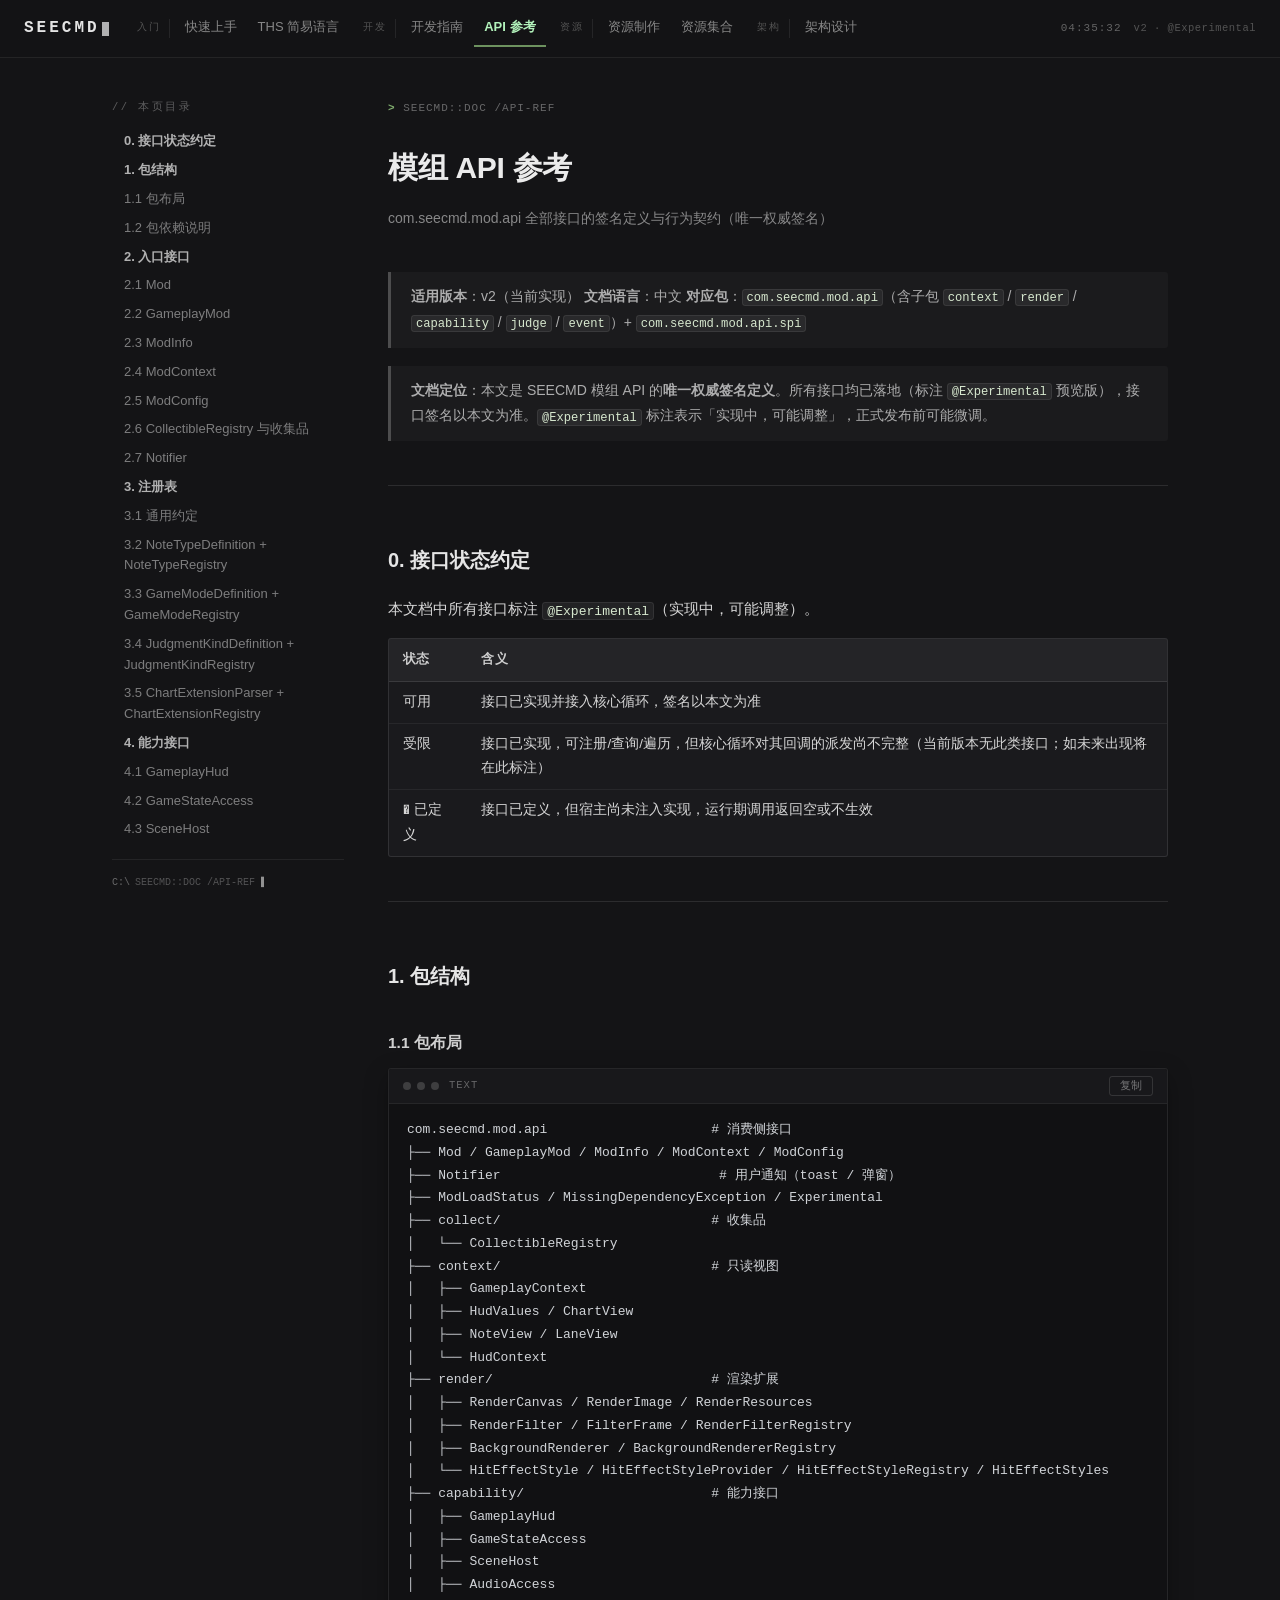
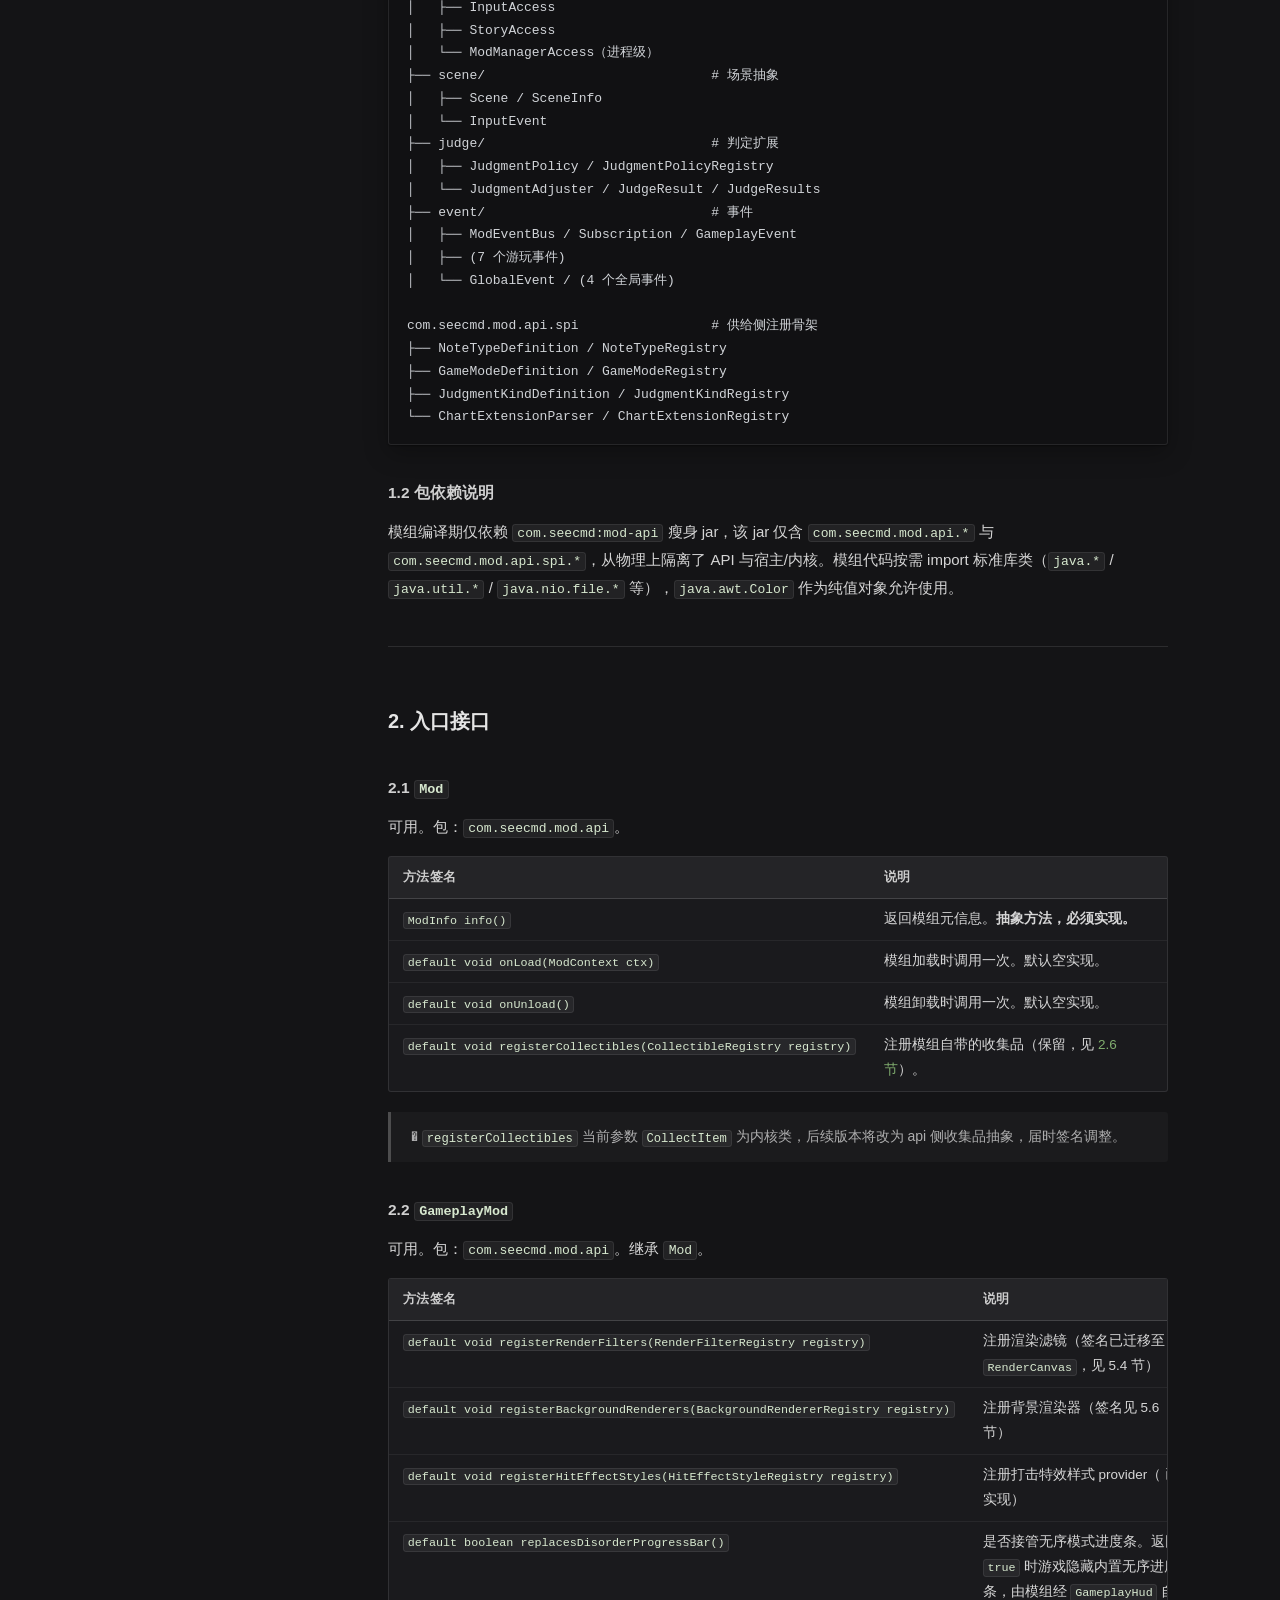
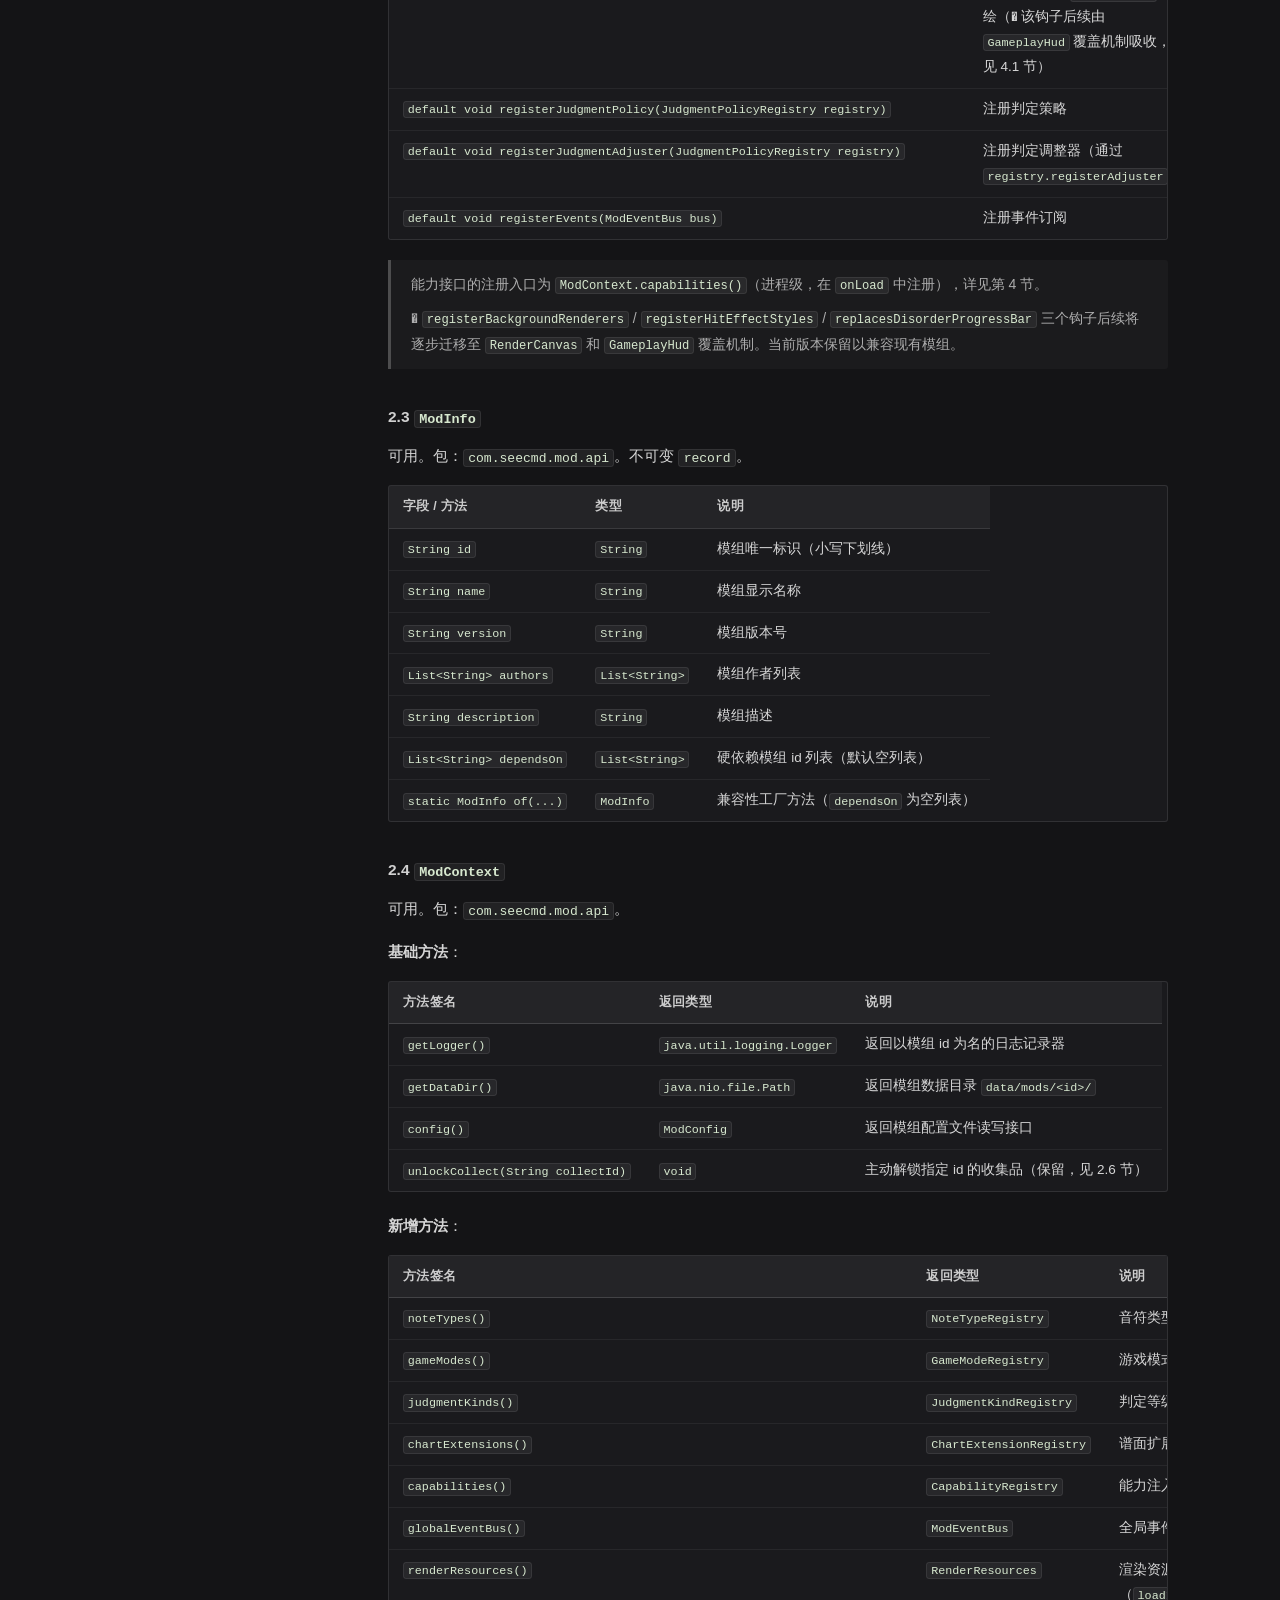
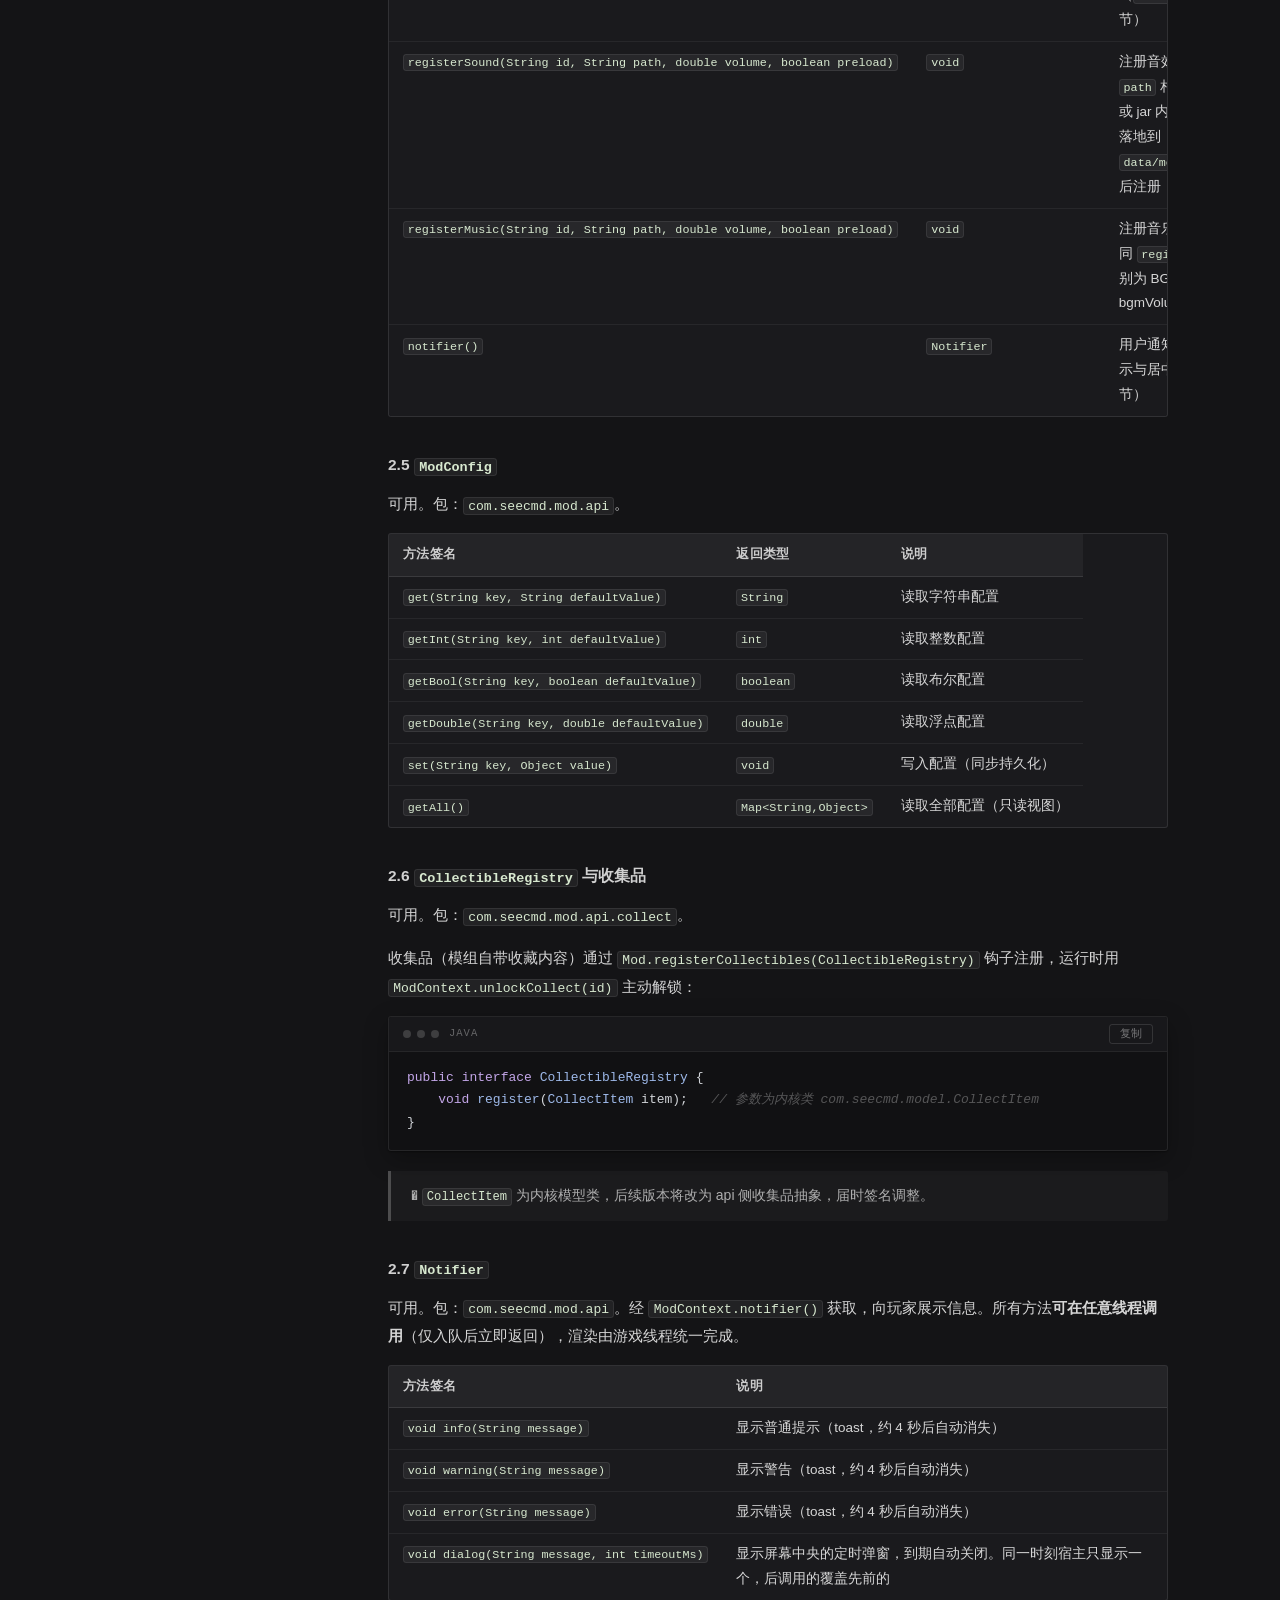
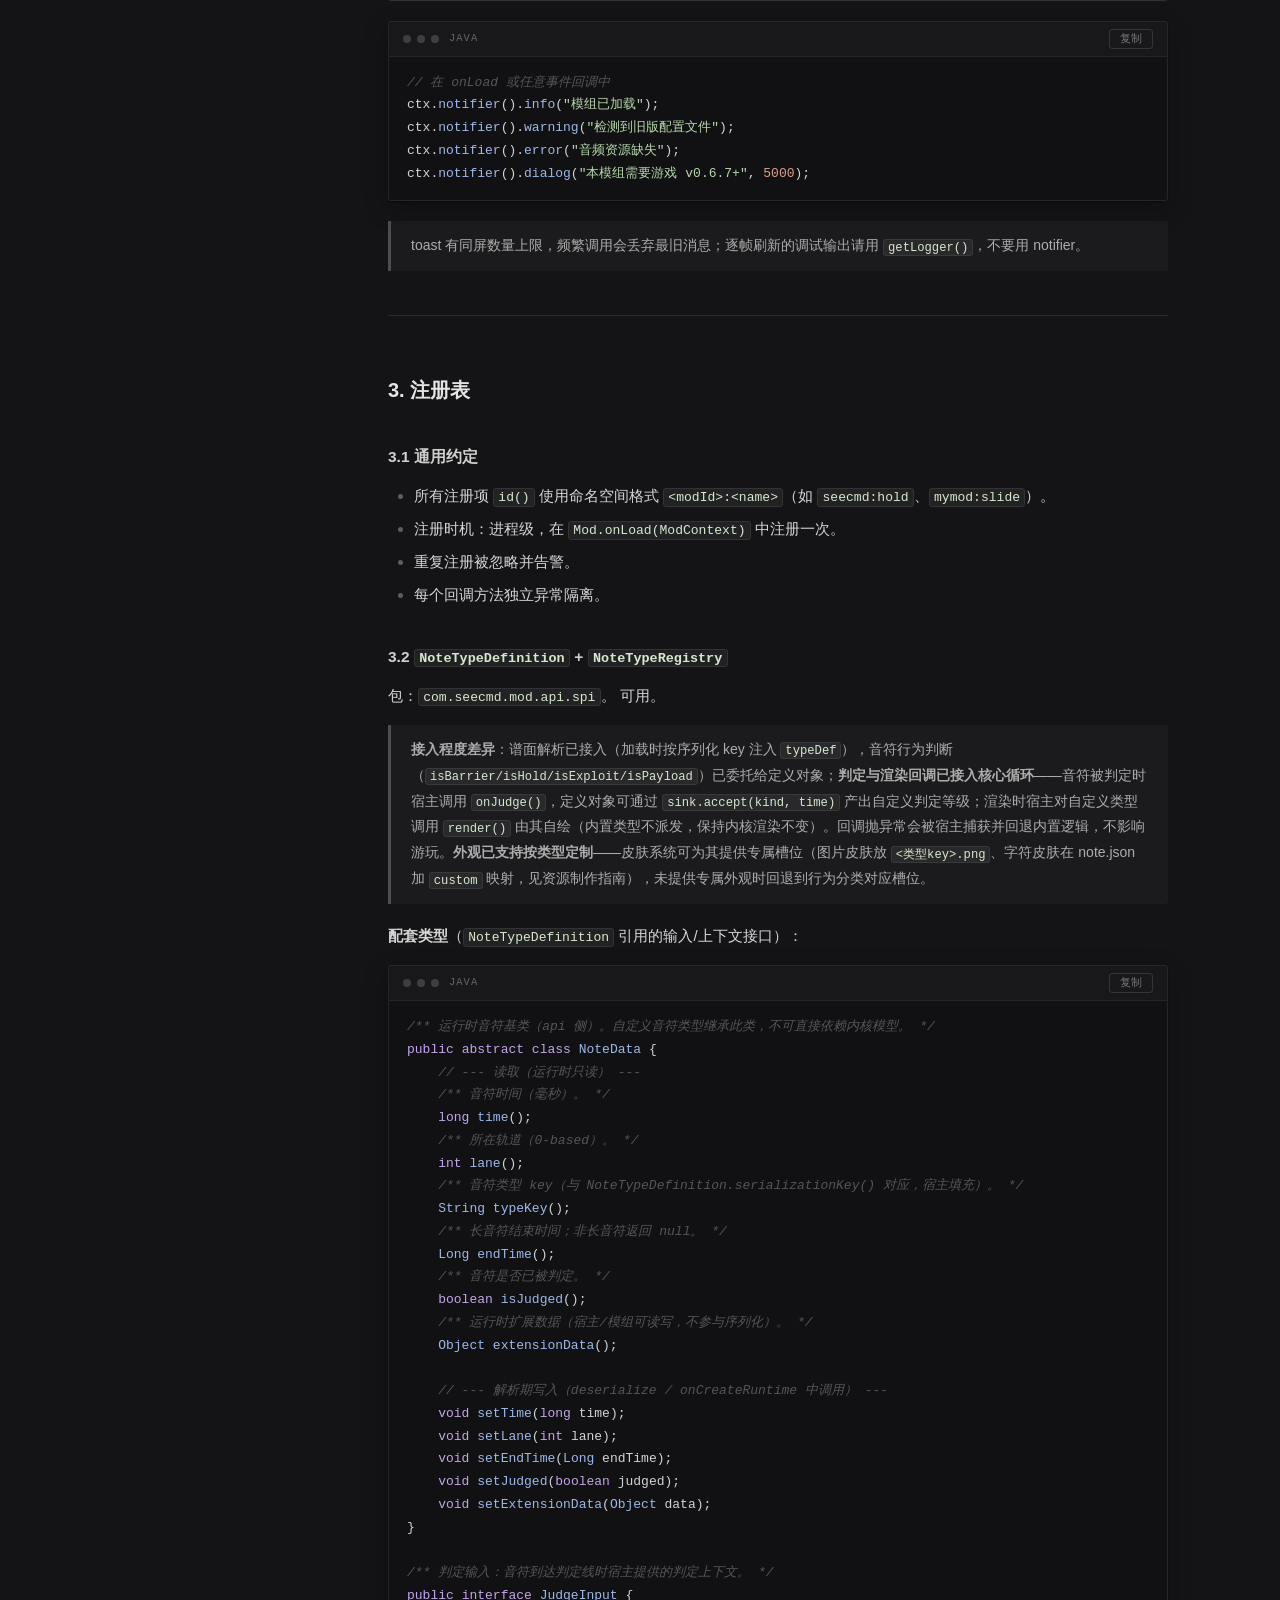
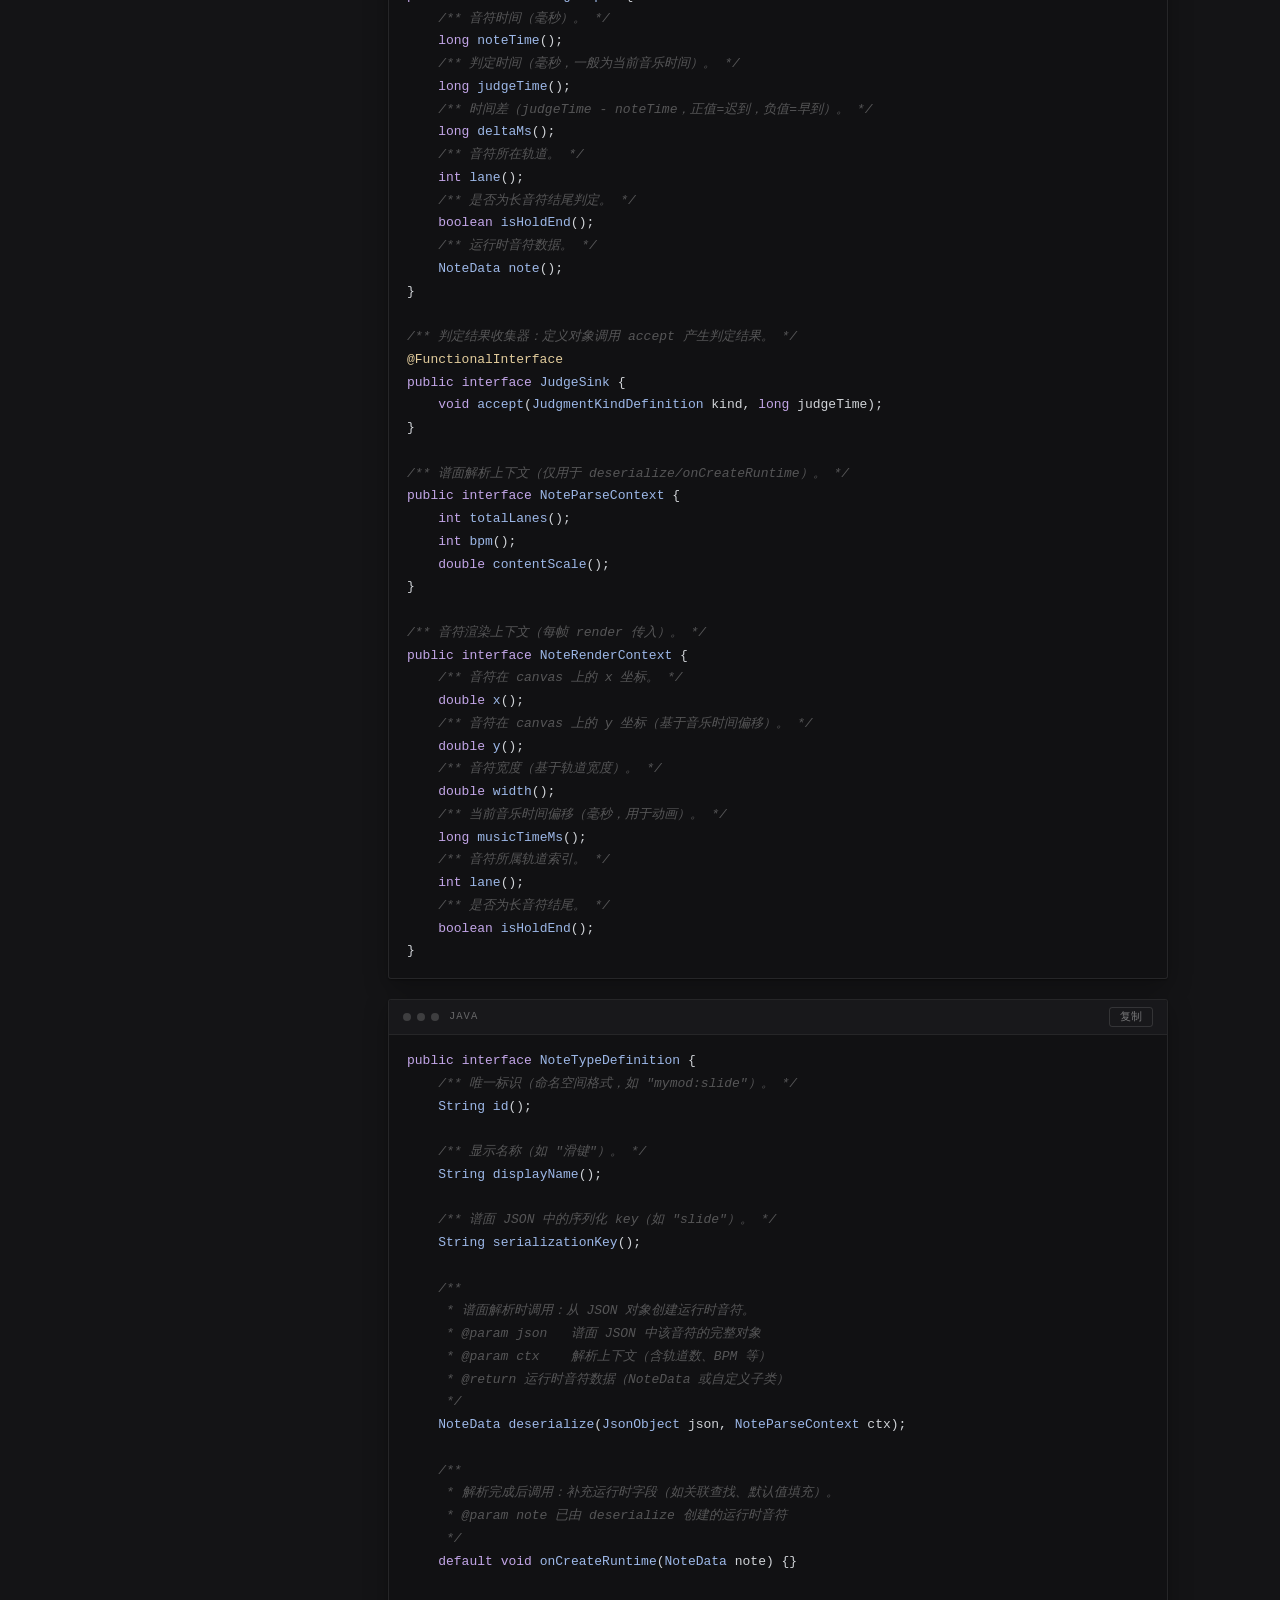
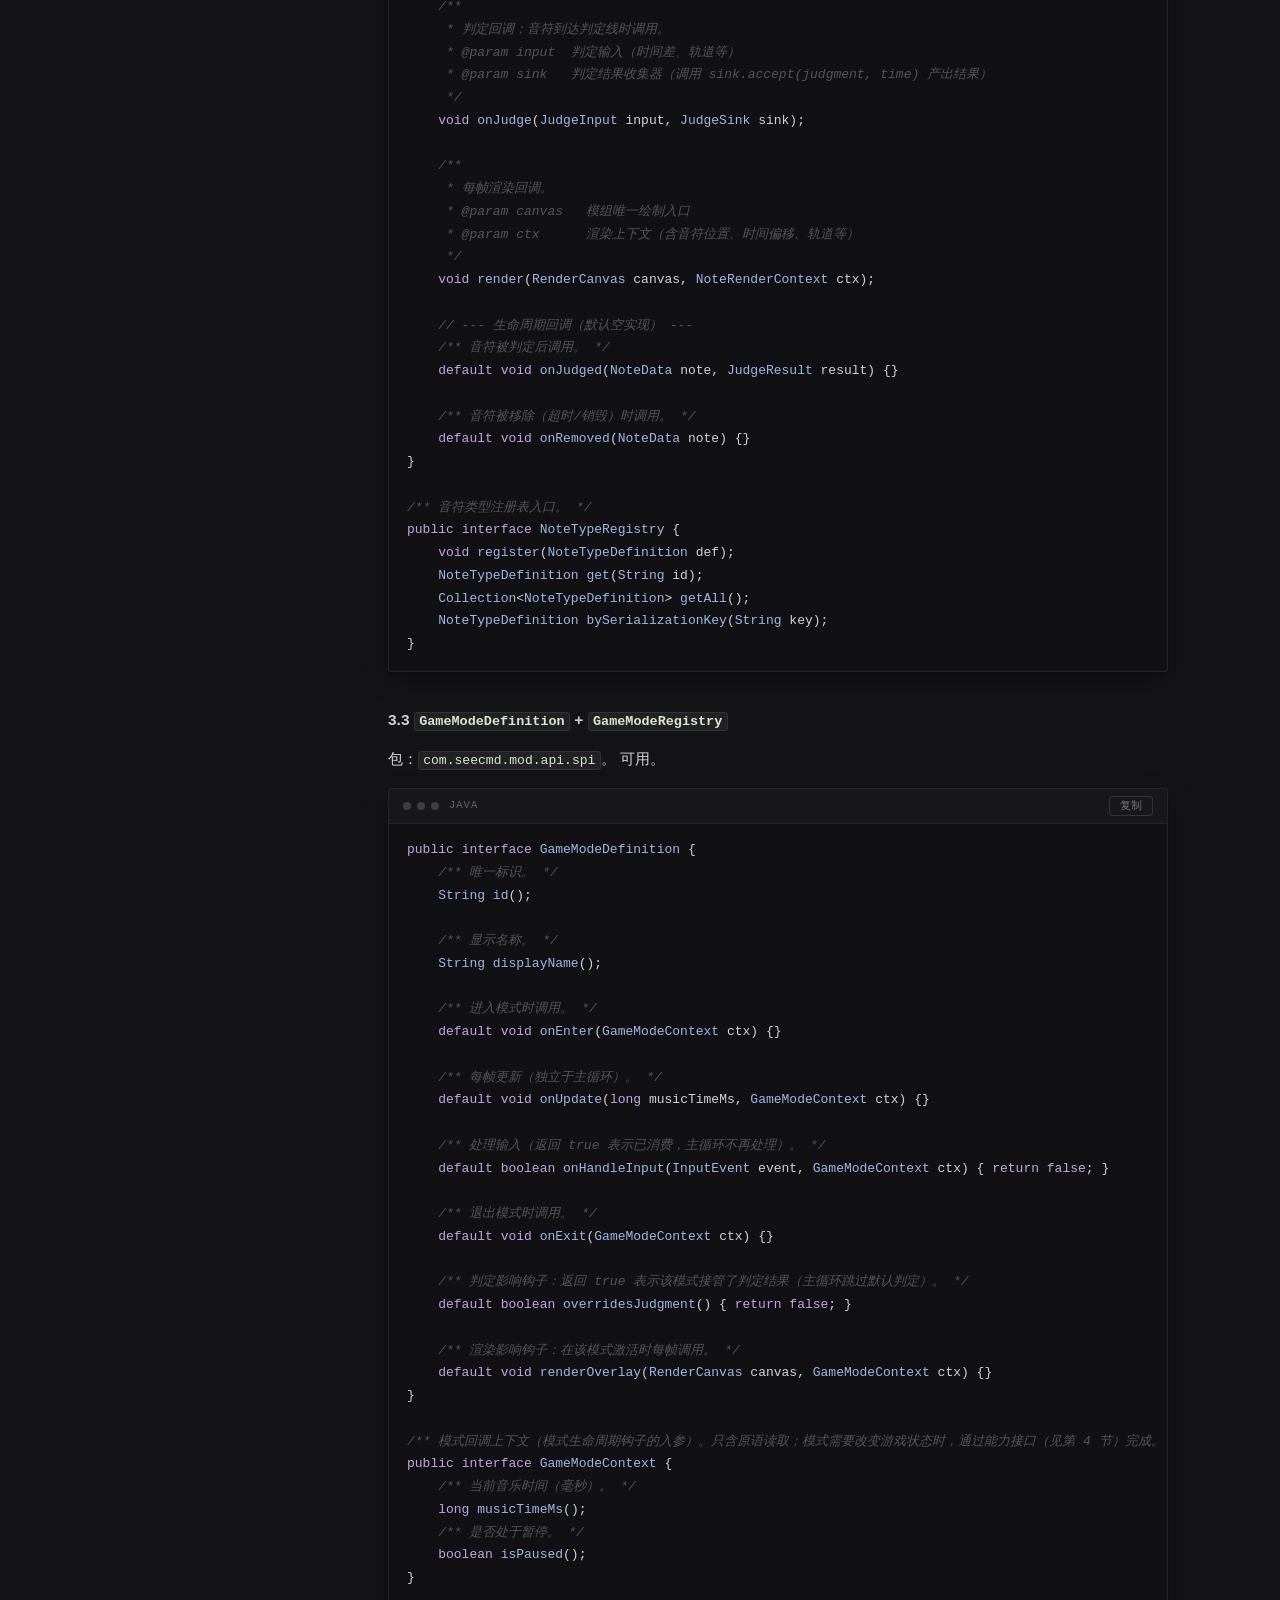
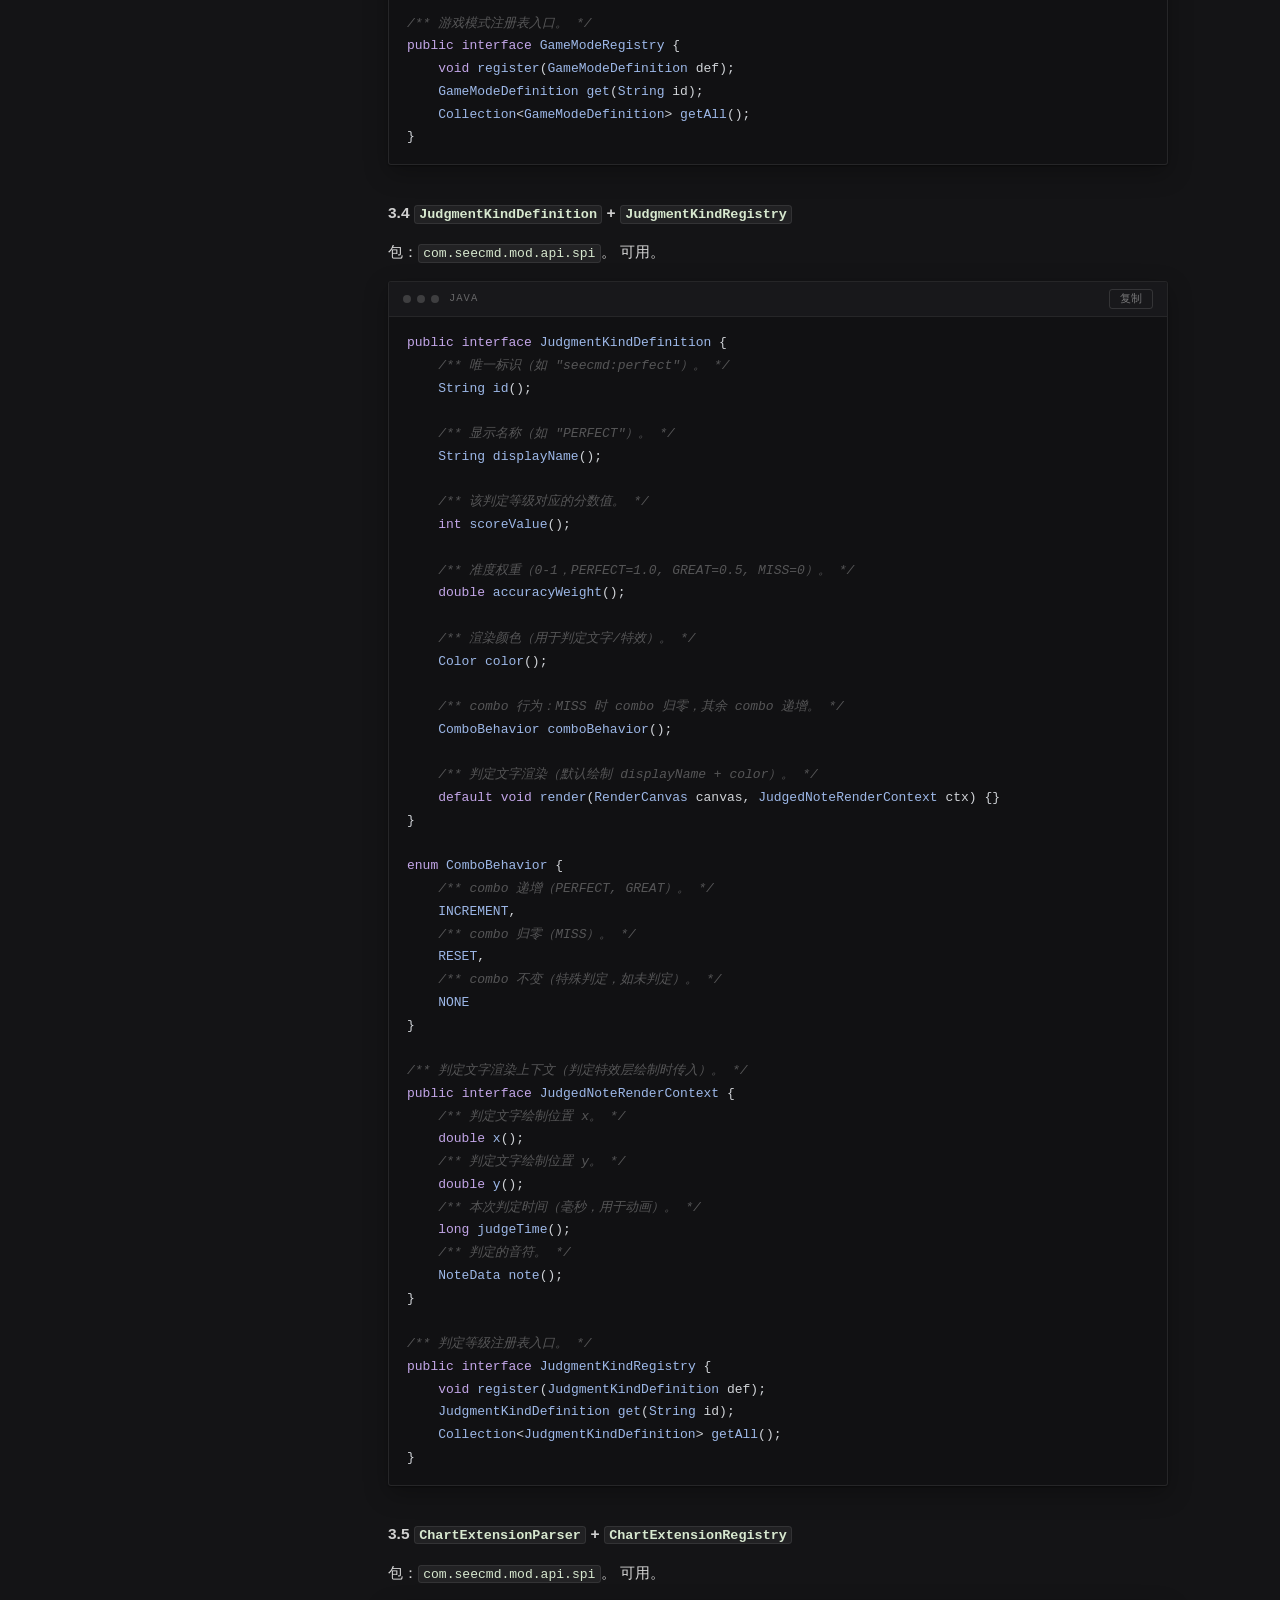
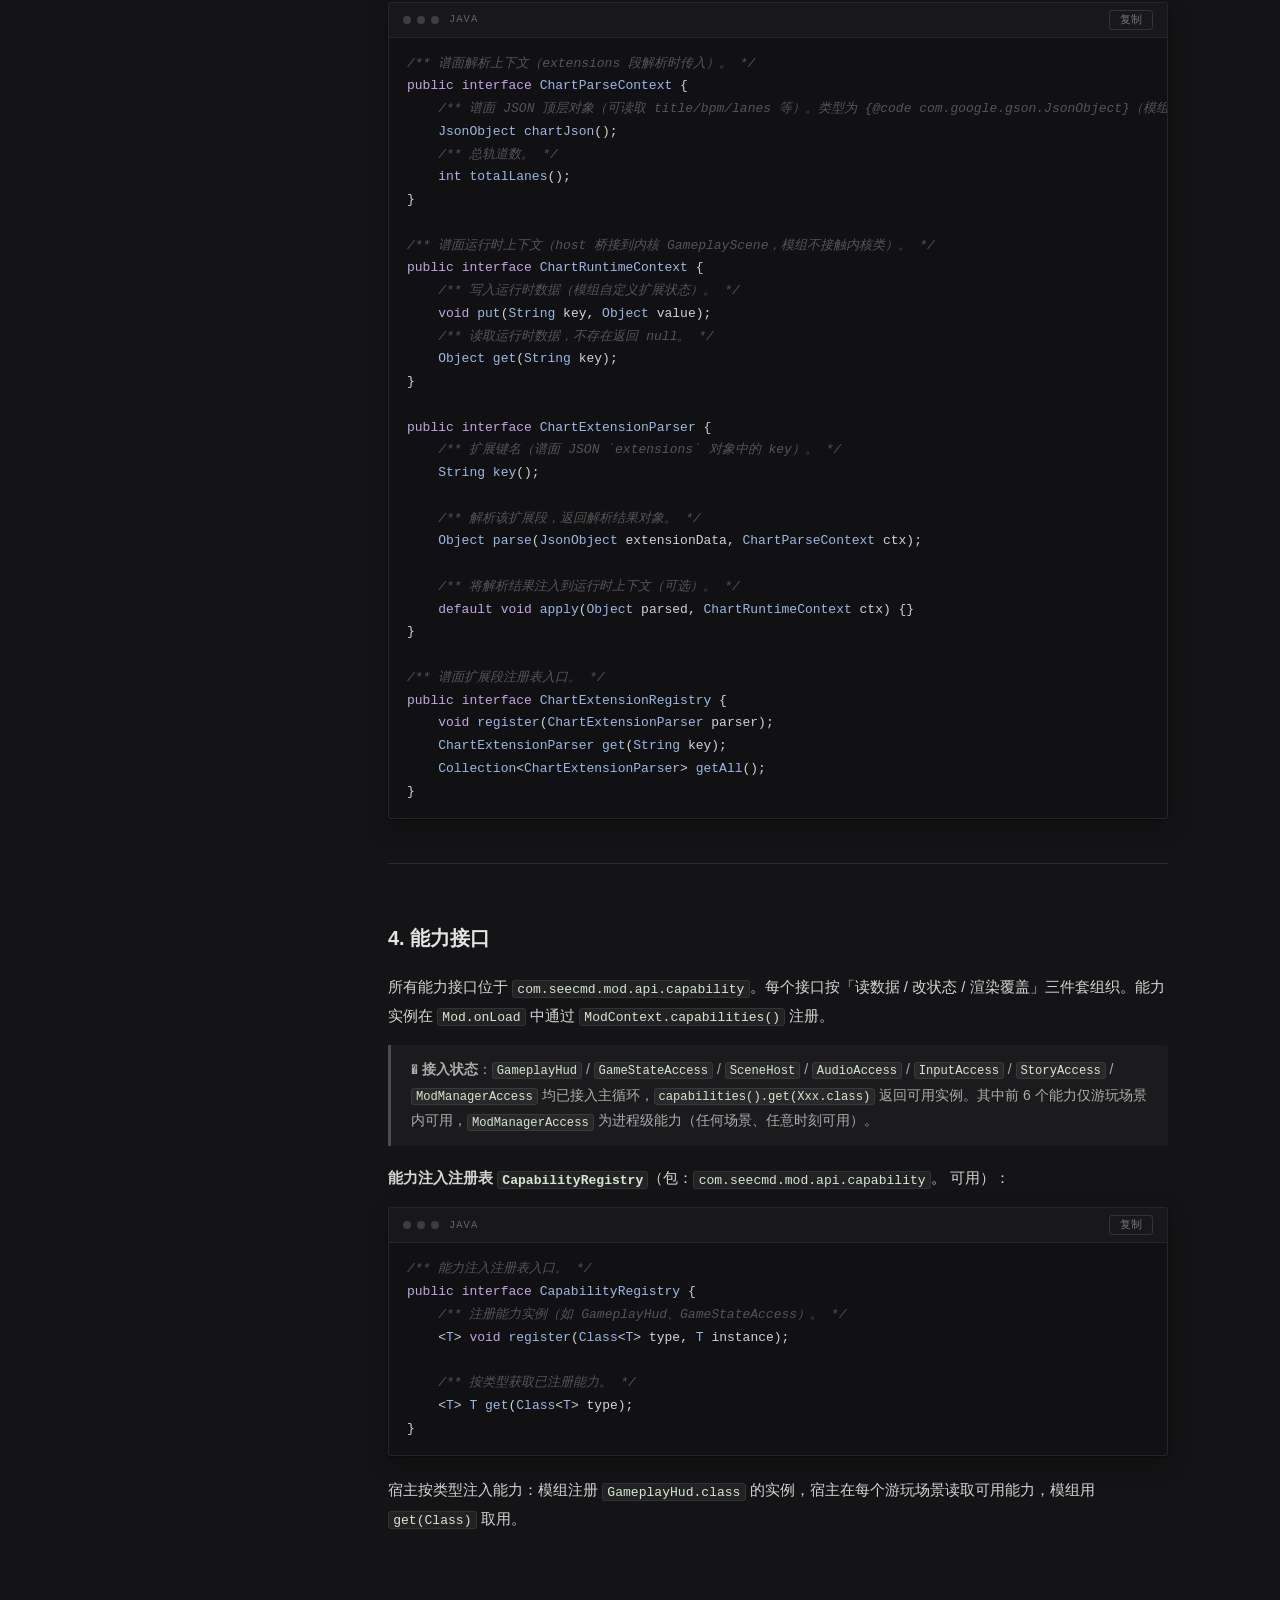
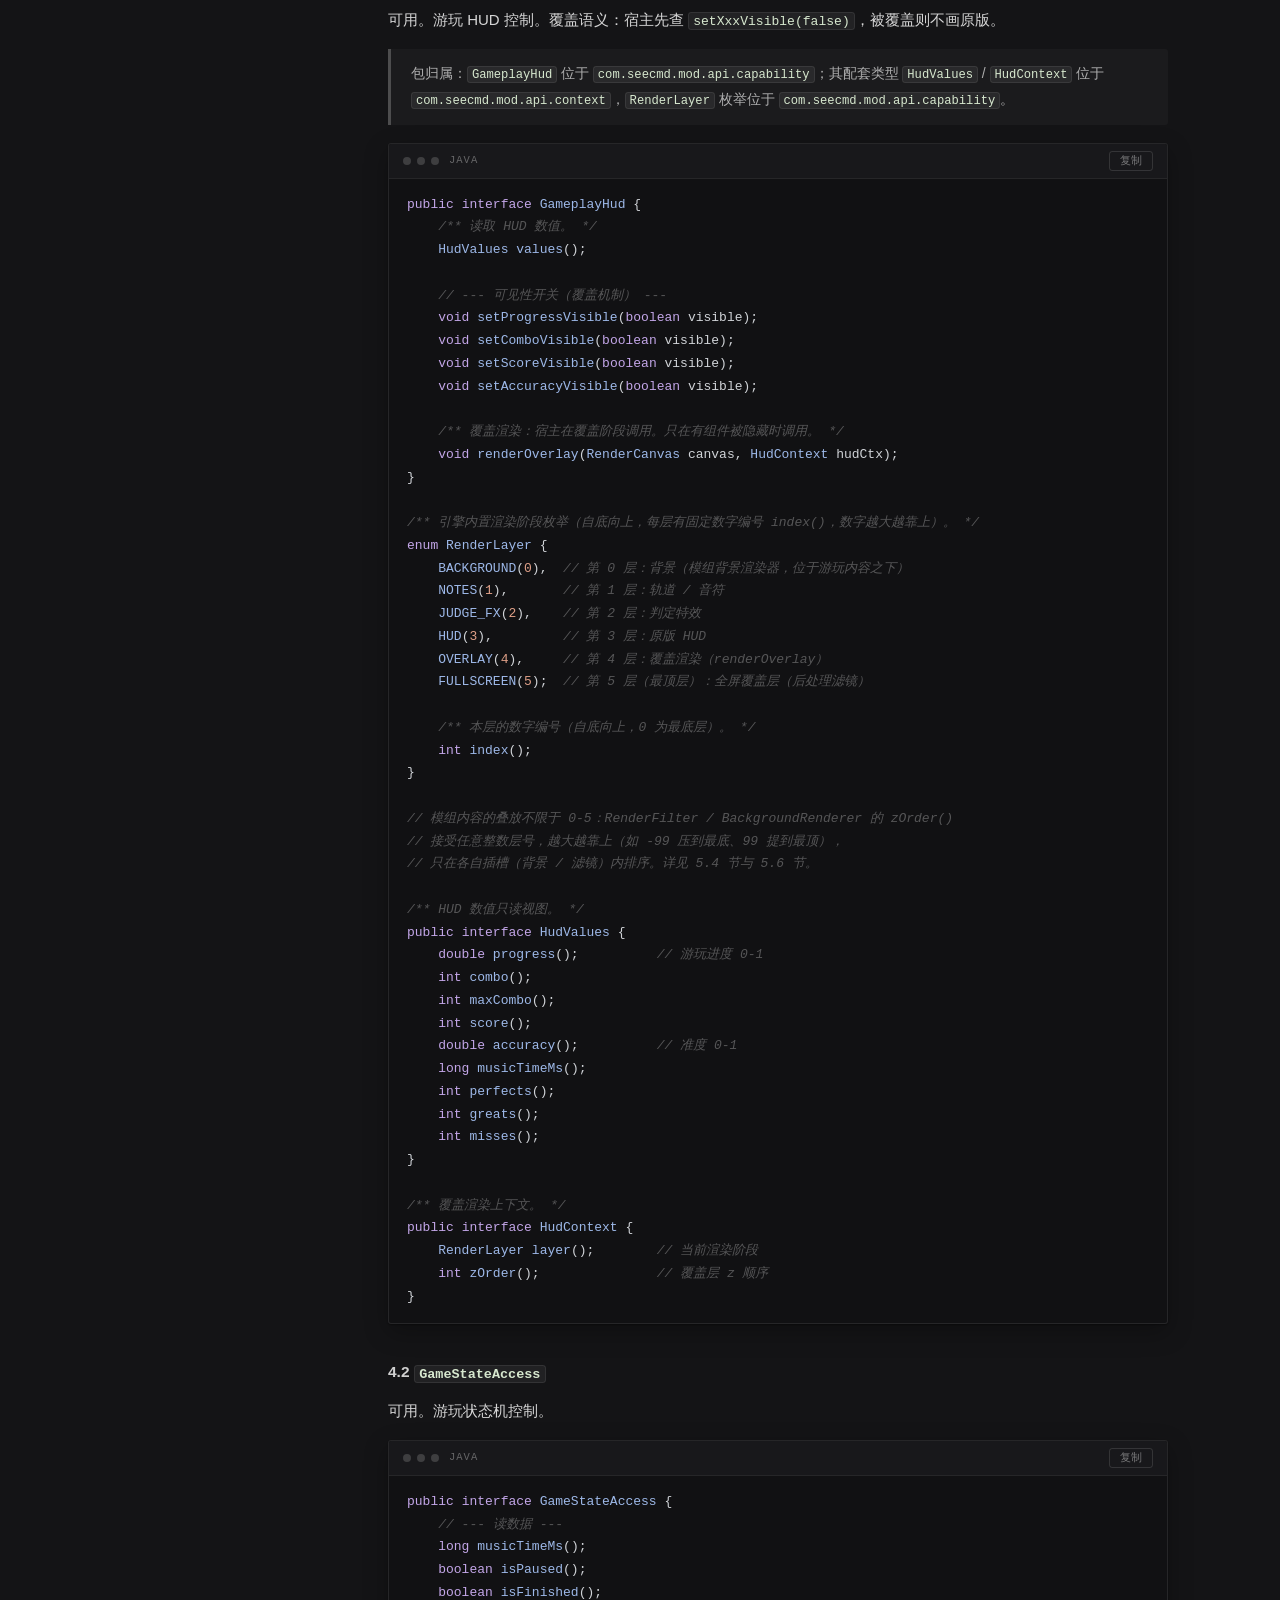
==== commit 681473d9: "Add footer: contact email, Bilibili link, early-dev notice with dual-name note" ====
--- a/api.html
+++ b/api.html
@@ -815,7 +815,7 @@
 <ul><li>本文档对应的 v2 实现为 <code>@Experimental</code> 预览版，后续版本将移除 <code>@Experimental</code> 标注。</li><li>「 规划中」接口为超前于代码的规划签名，后续版本实现时必须严格遵循本文定义。</li><li>模组应仅依赖 <code>com.seecmd.mod-api</code> 瘦身 jar（含 <code>com.seecmd.mod.api.*</code> 与 <code>com.seecmd.mod.api.spi.*</code>），标准库按需使用。</li><li>建议在 <code>onUnload</code> 中取消所有事件订阅、关闭所有打开的文件资源。</li></ul>
 </main>
 </div>
-<footer class="site-foot"><span class="foot-line">SEECMD 模组文档 · 本地静态站点，可离线打开 · 内容与代码示例均为模拟演示，接口以 <a href="api.html">API 参考</a> 为准</span></footer>
+<footer class="site-foot"><div class="foot-row"><span class="foot-line">SEECMD 模组文档 · 本地静态站点，可离线打开 · 内容与代码示例均为模拟演示，接口以 <a href="api.html">API 参考</a> 为准</span></div><div class="foot-row"><span class="foot-line">反馈：<a href="mailto:3957138554@qq.com">3957138554@qq.com</a> · 作者 <a href="https://space.bilibili.com/3493124712171876" target="_blank" rel="noopener">Bilibili 空间</a></span></div><div class="foot-note">游戏仍处于较早期的开发阶段，模组系统容易出现各种问题，欢迎随时反馈。项目因早期决策问题分裂出 SEECMD 与 Theseus Terminal 两个名称。</div></footer>
 <script>
 function toggleNav() {
   // 移动端：汉堡按钮打开本页目录（sidebar TOC）
--- a/assets/style.css
+++ b/assets/style.css
@@ -691,6 +691,19 @@
 .site-foot .foot-line { font-family: var(--mono); }
 .site-foot a { color: var(--fg-dim); }
 .site-foot a:hover { color: var(--accent-strong); }
+.site-foot .foot-row { margin-bottom: 5px; }
+.site-foot .foot-row:last-child { margin-bottom: 0; }
+.site-foot .foot-note {
+  margin-top: 10px;
+  padding-top: 10px;
+  border-top: 1px solid rgba(255, 255, 255, 0.05);
+  color: var(--fg-faint);
+  font-size: 11.5px;
+  max-width: 640px;
+  margin-left: auto;
+  margin-right: auto;
+  line-height: 1.7;
+}
 
 /* ================= 首页启动遮罩（暗色克制版） ================= */
 
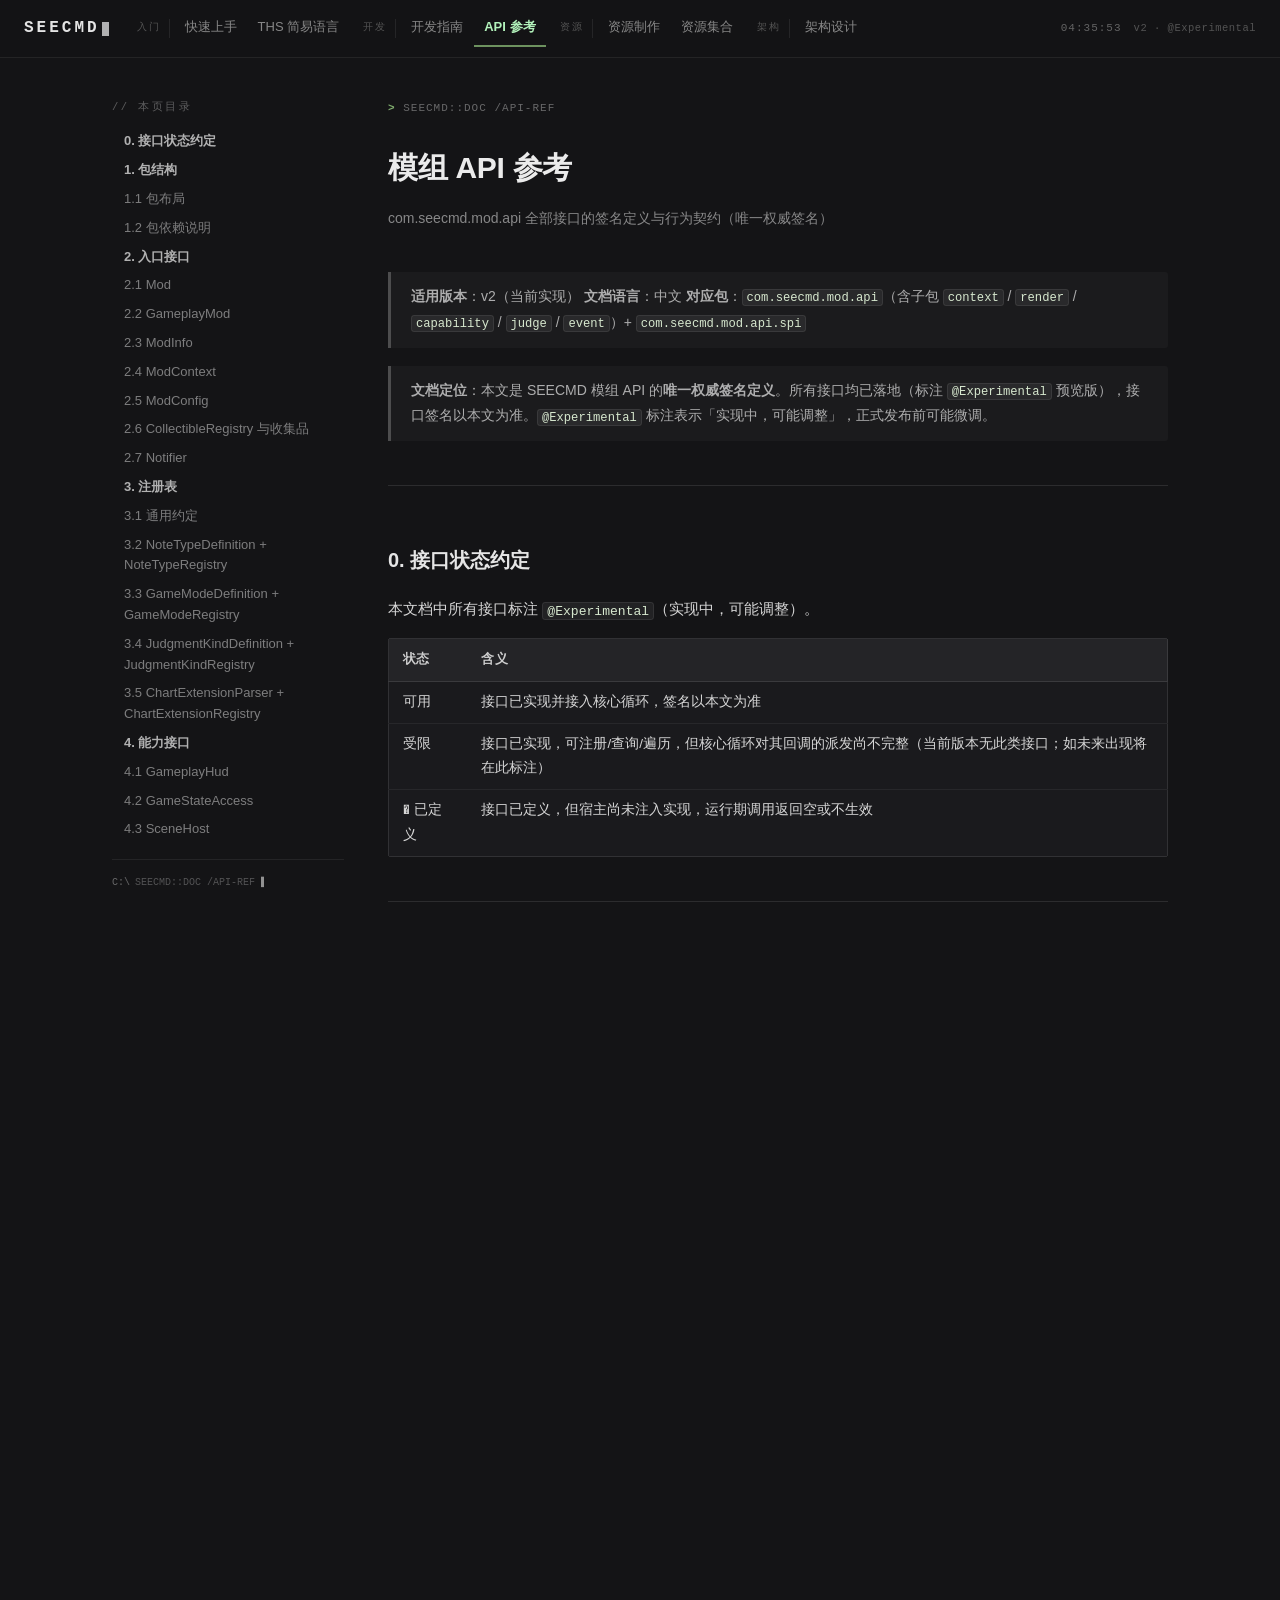
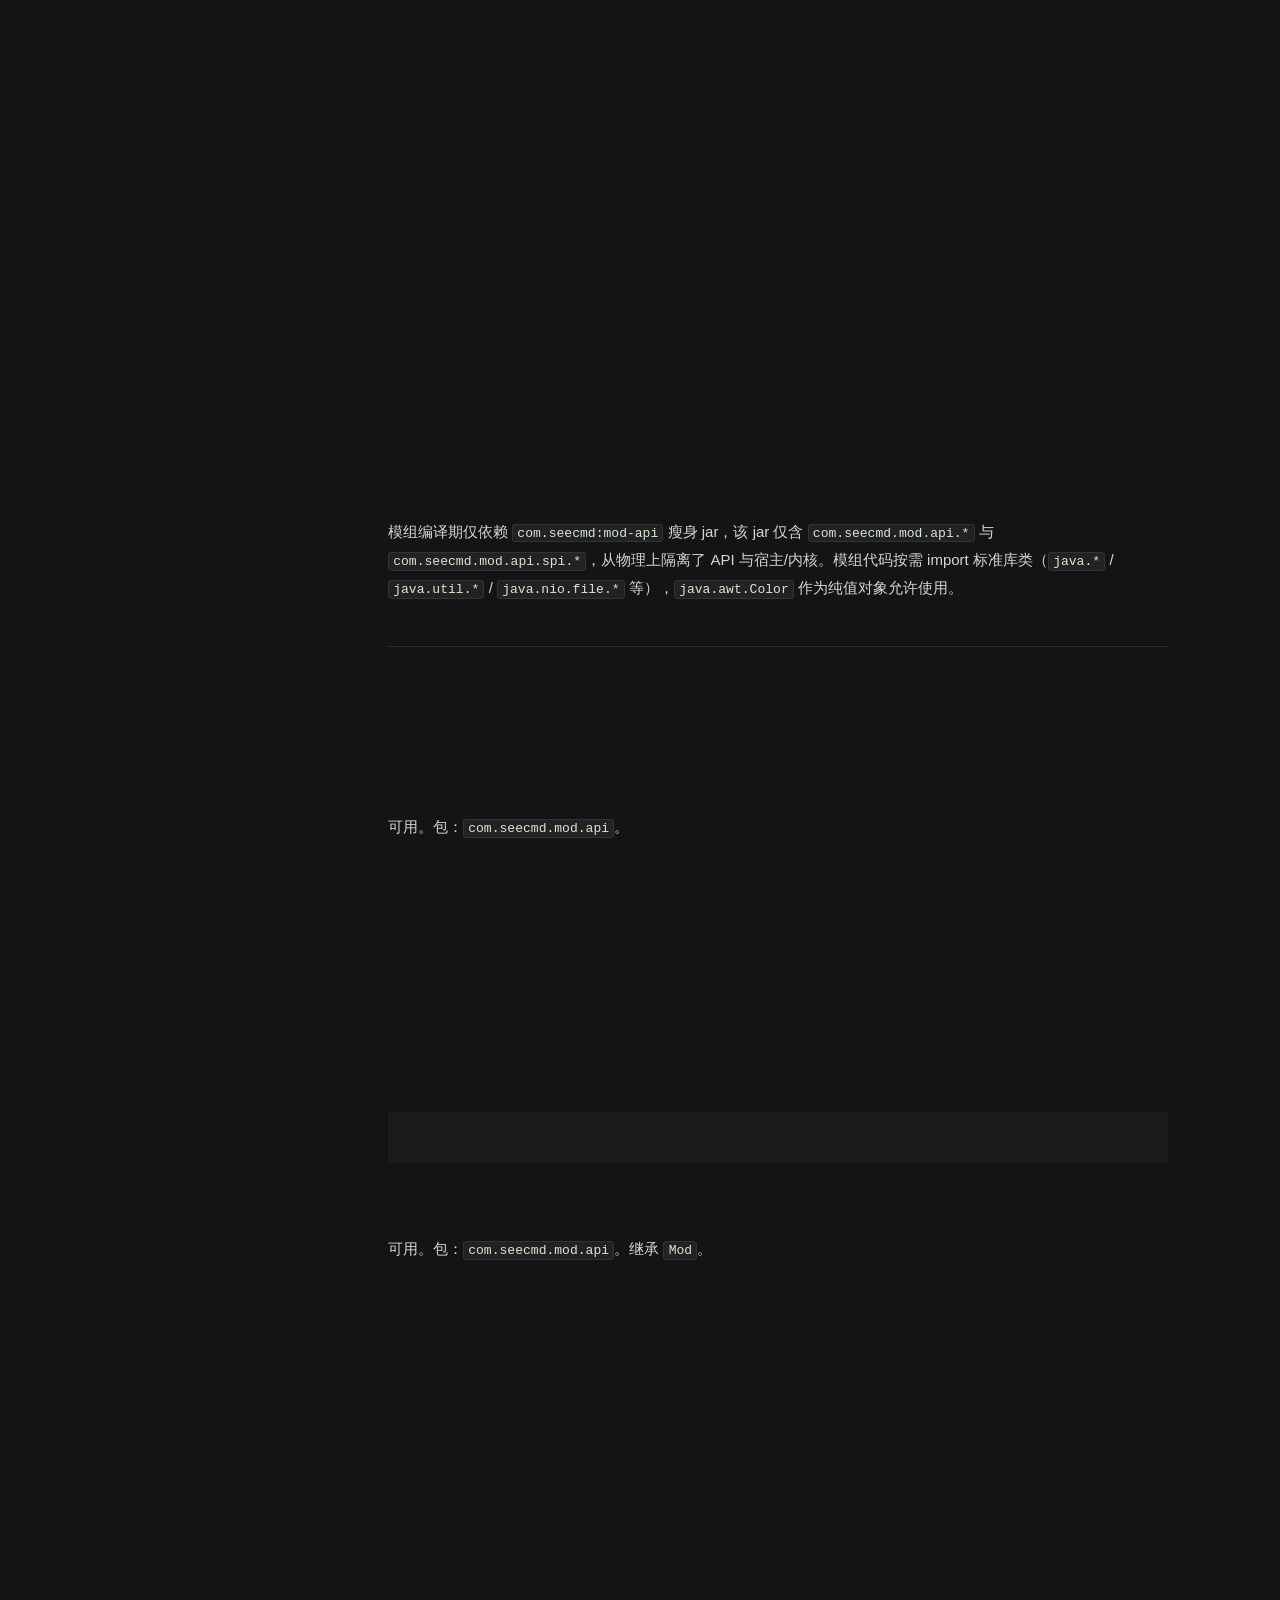
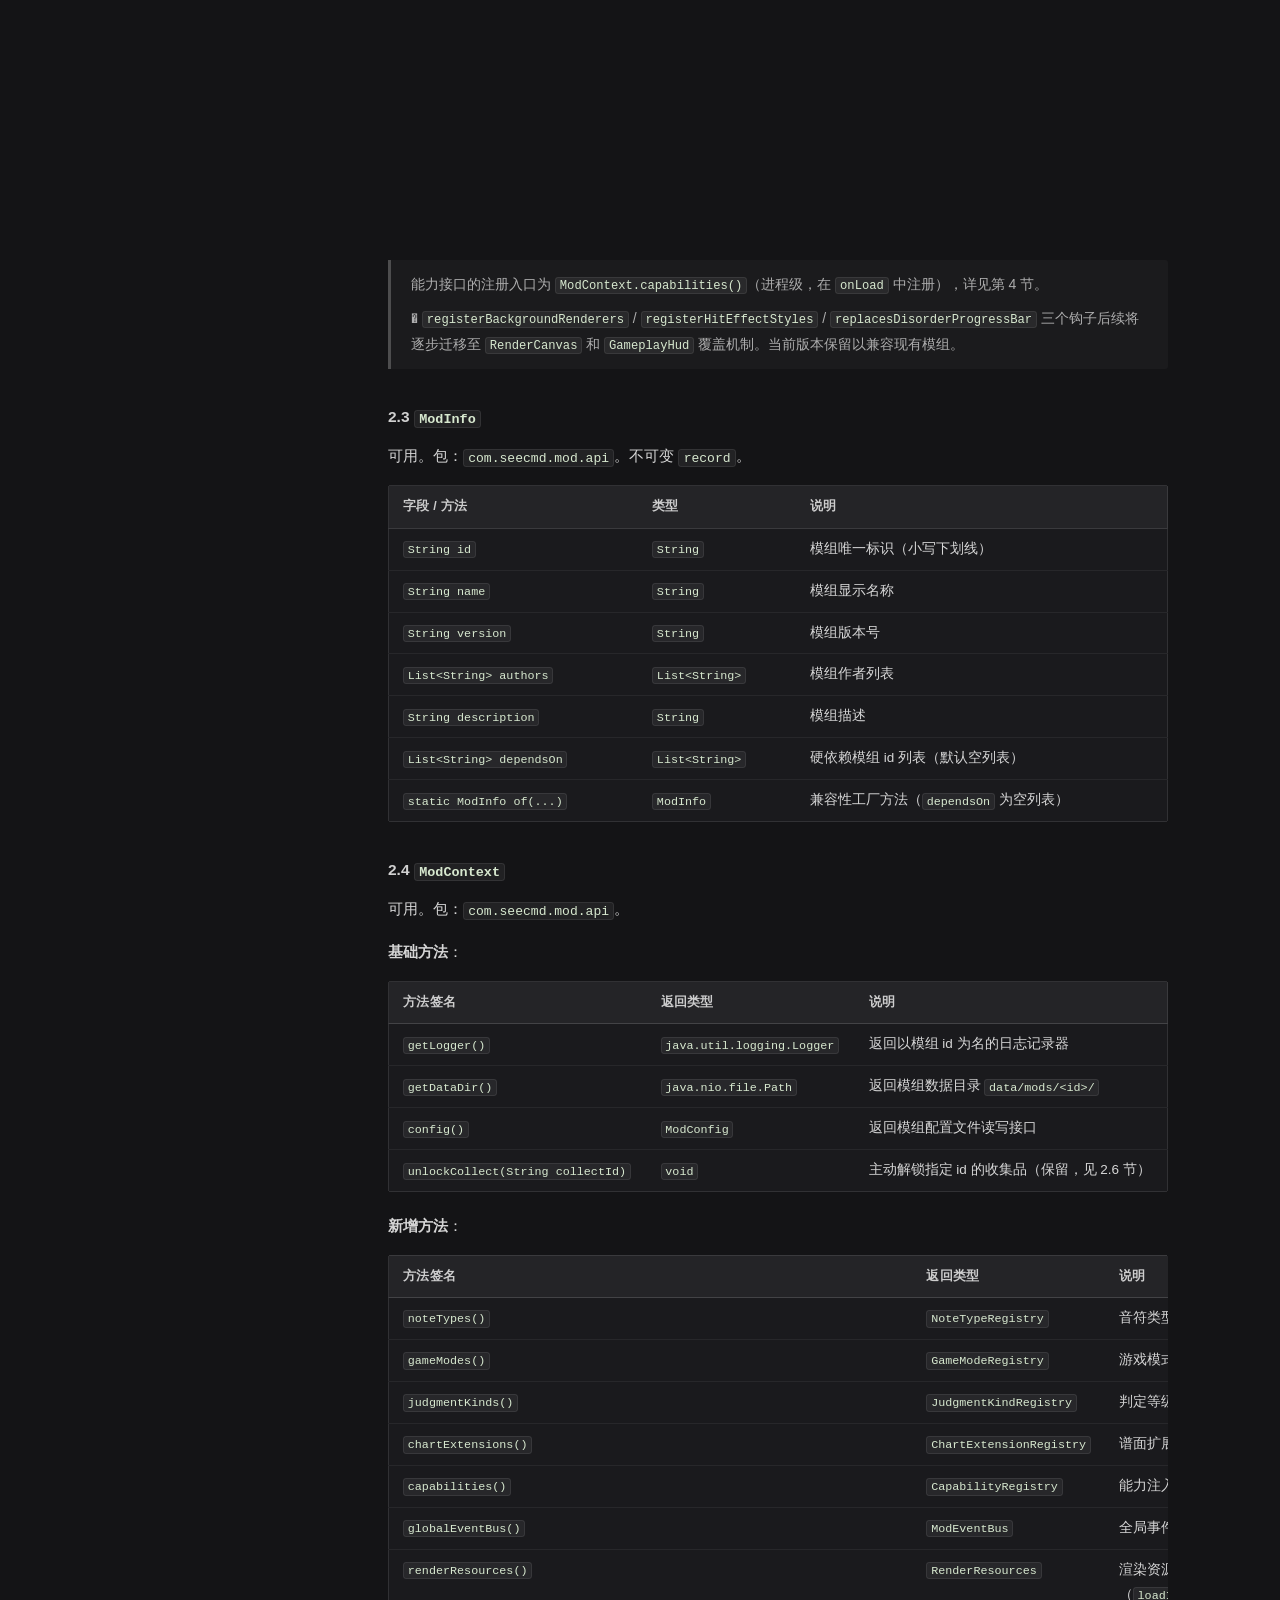
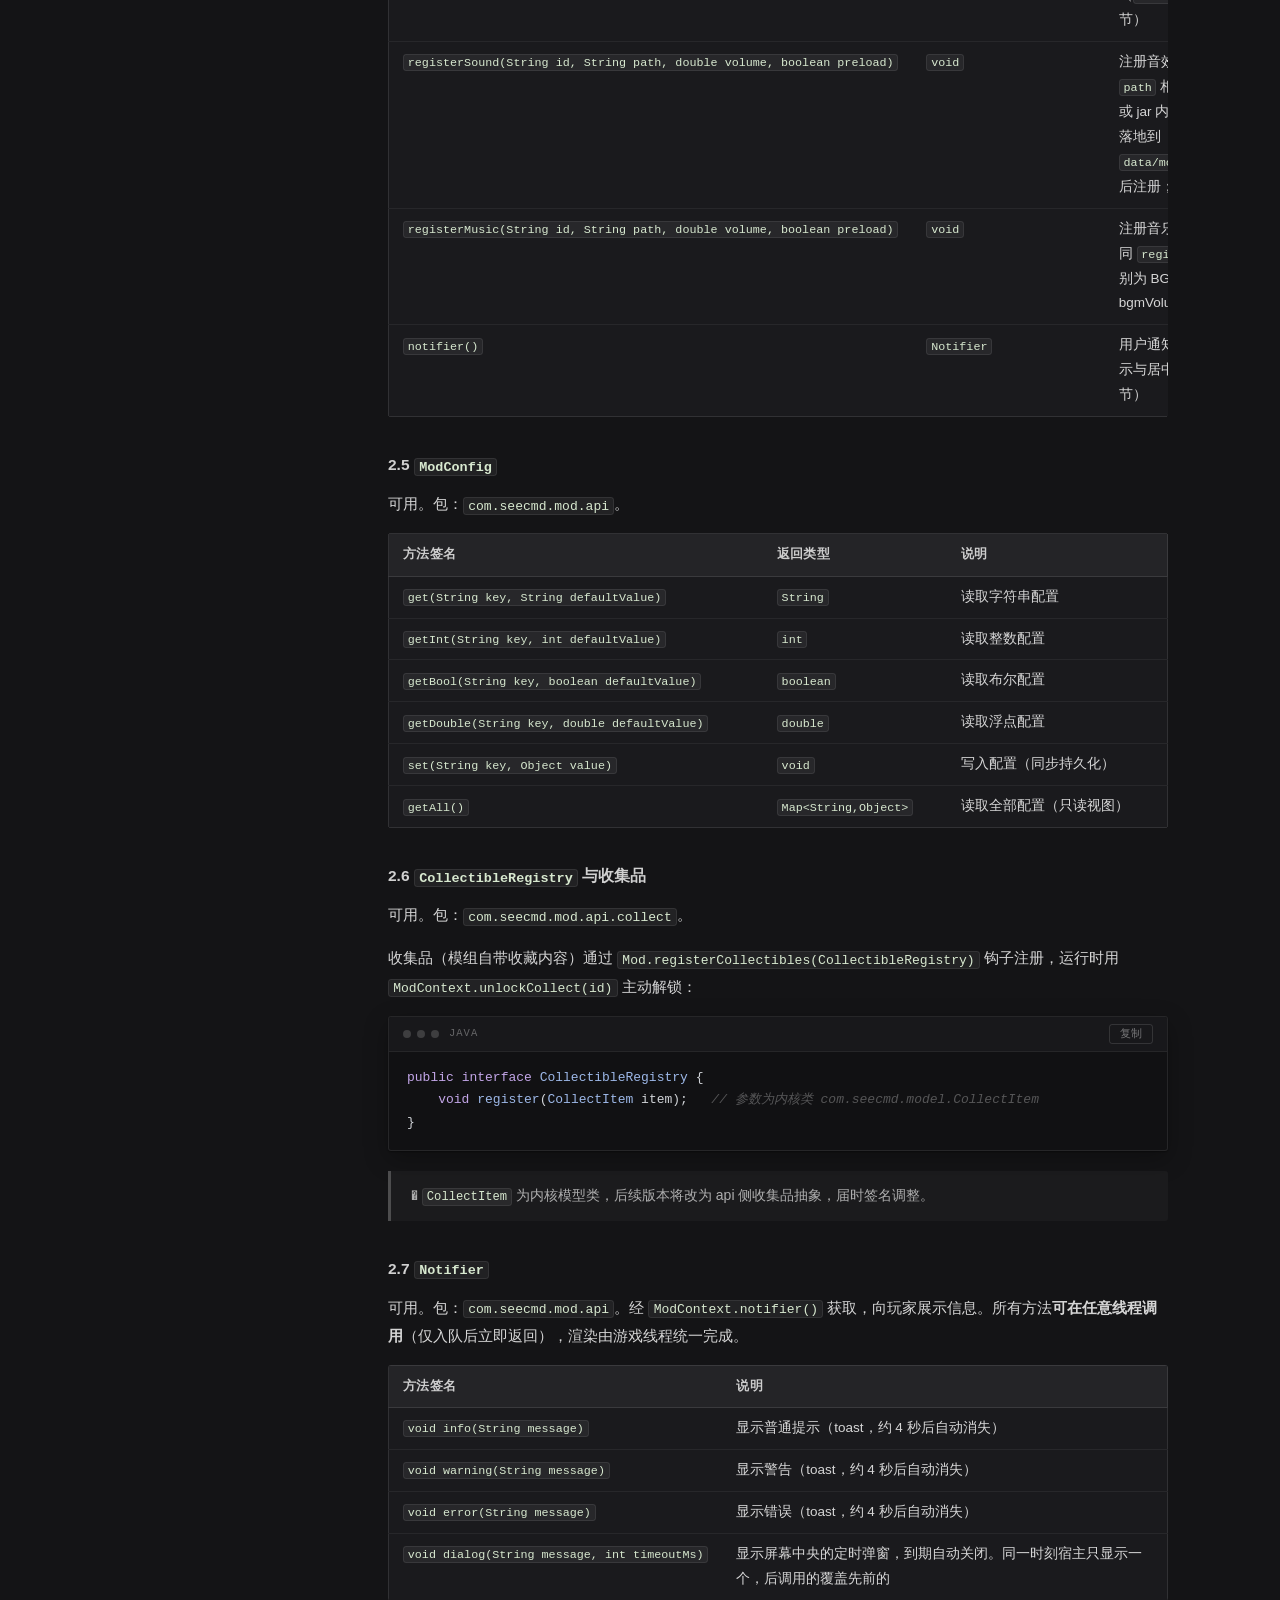
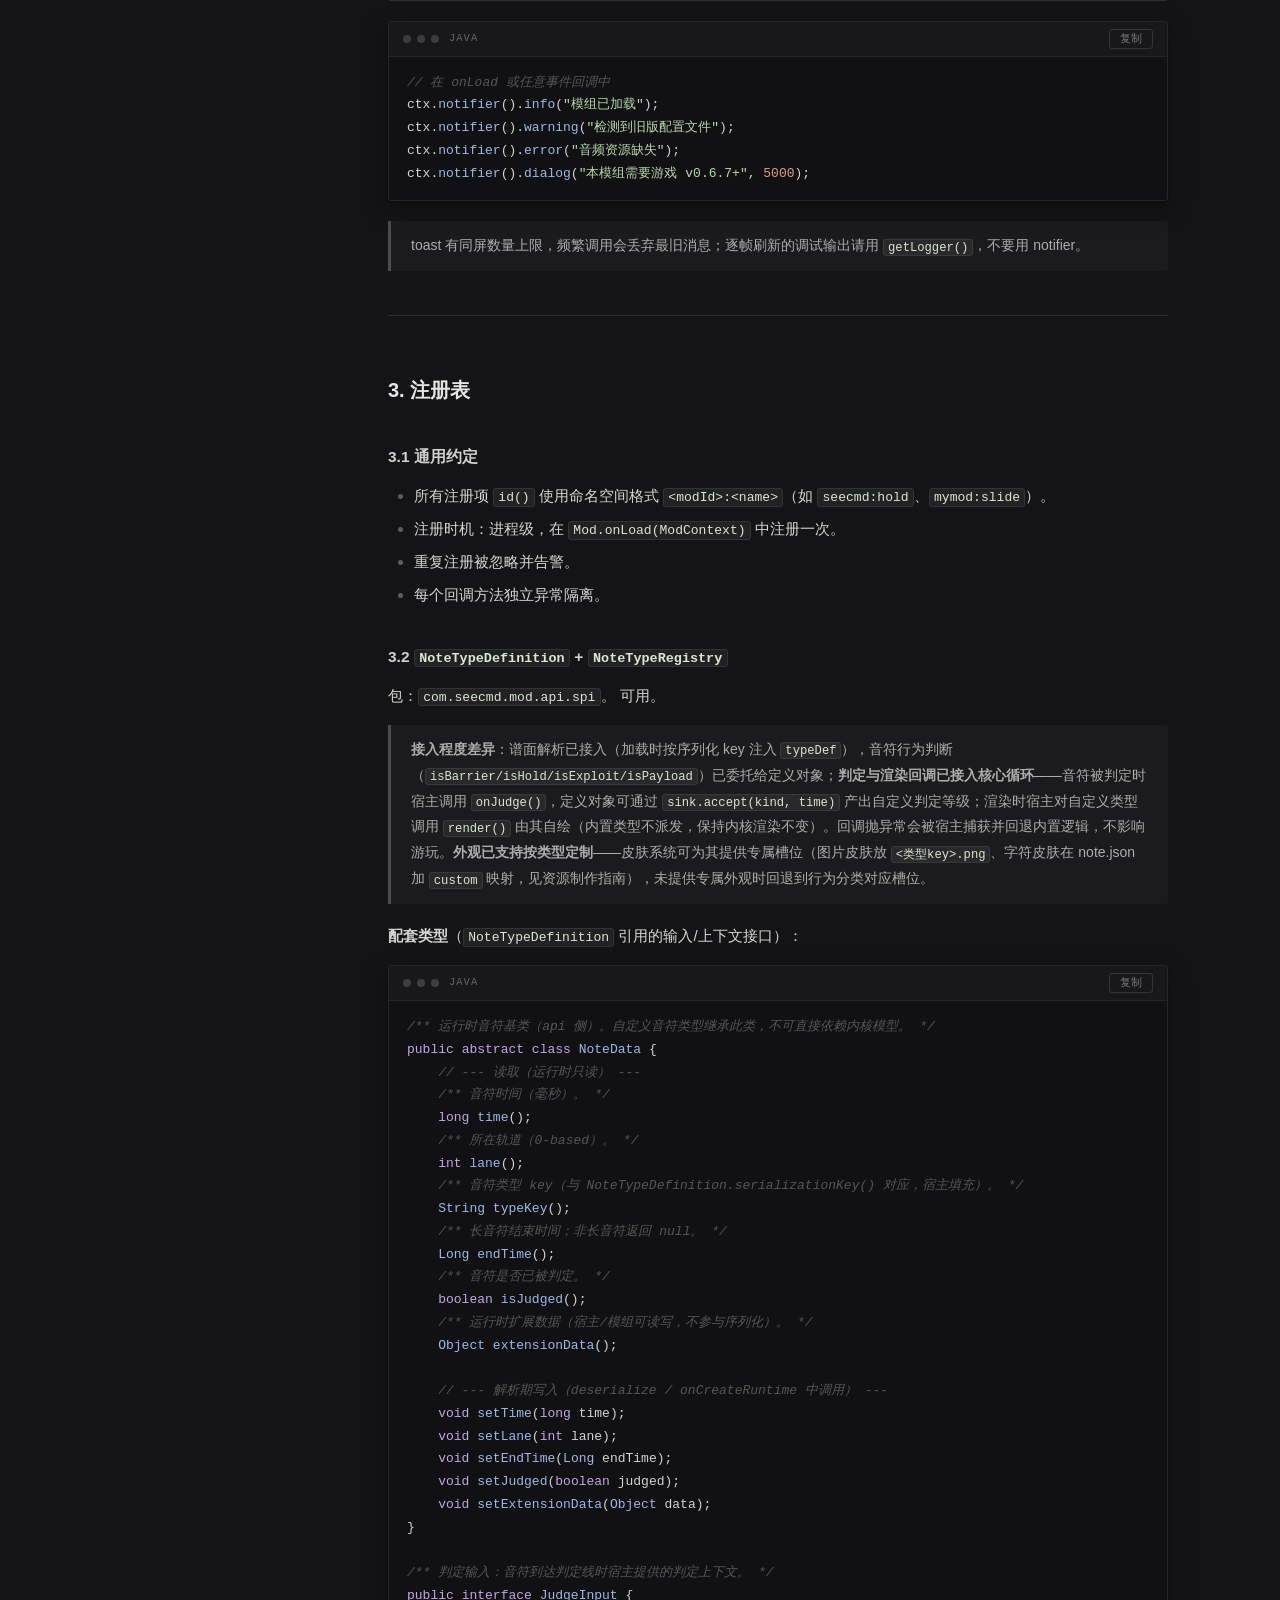
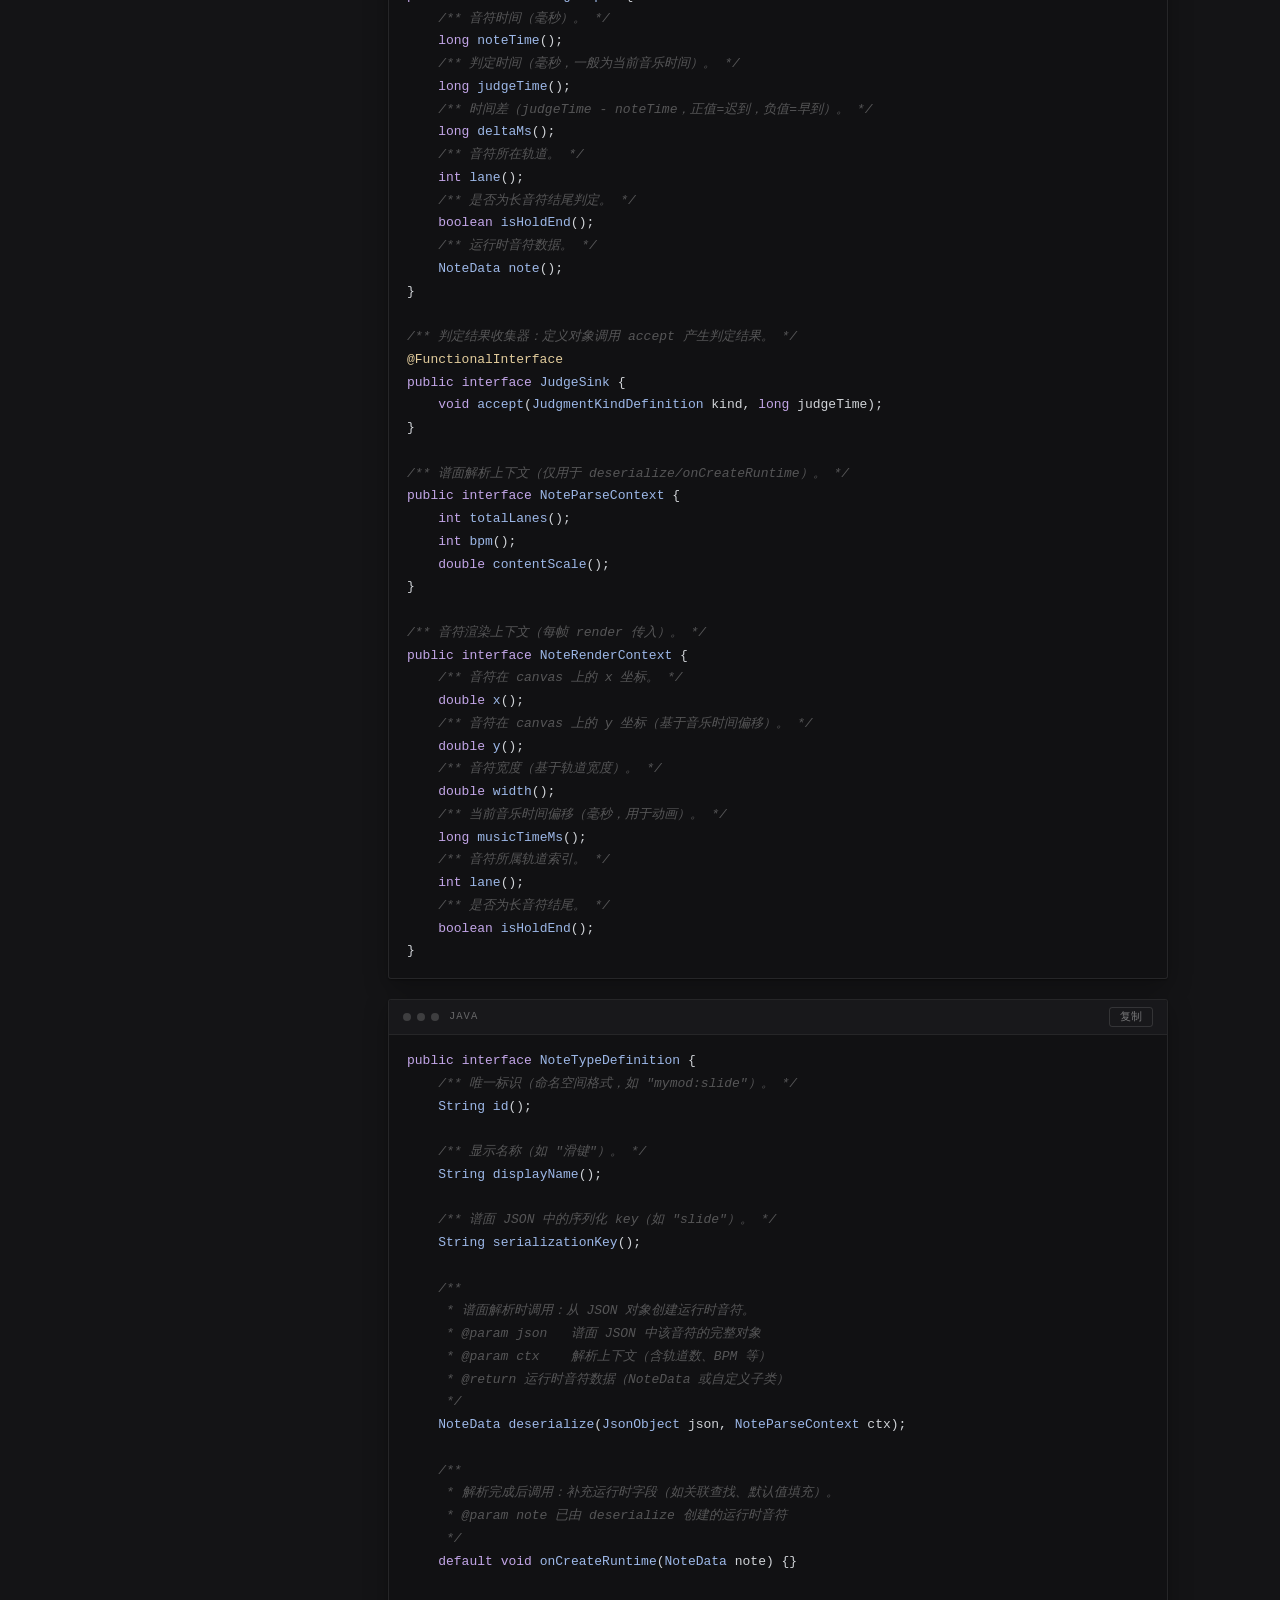
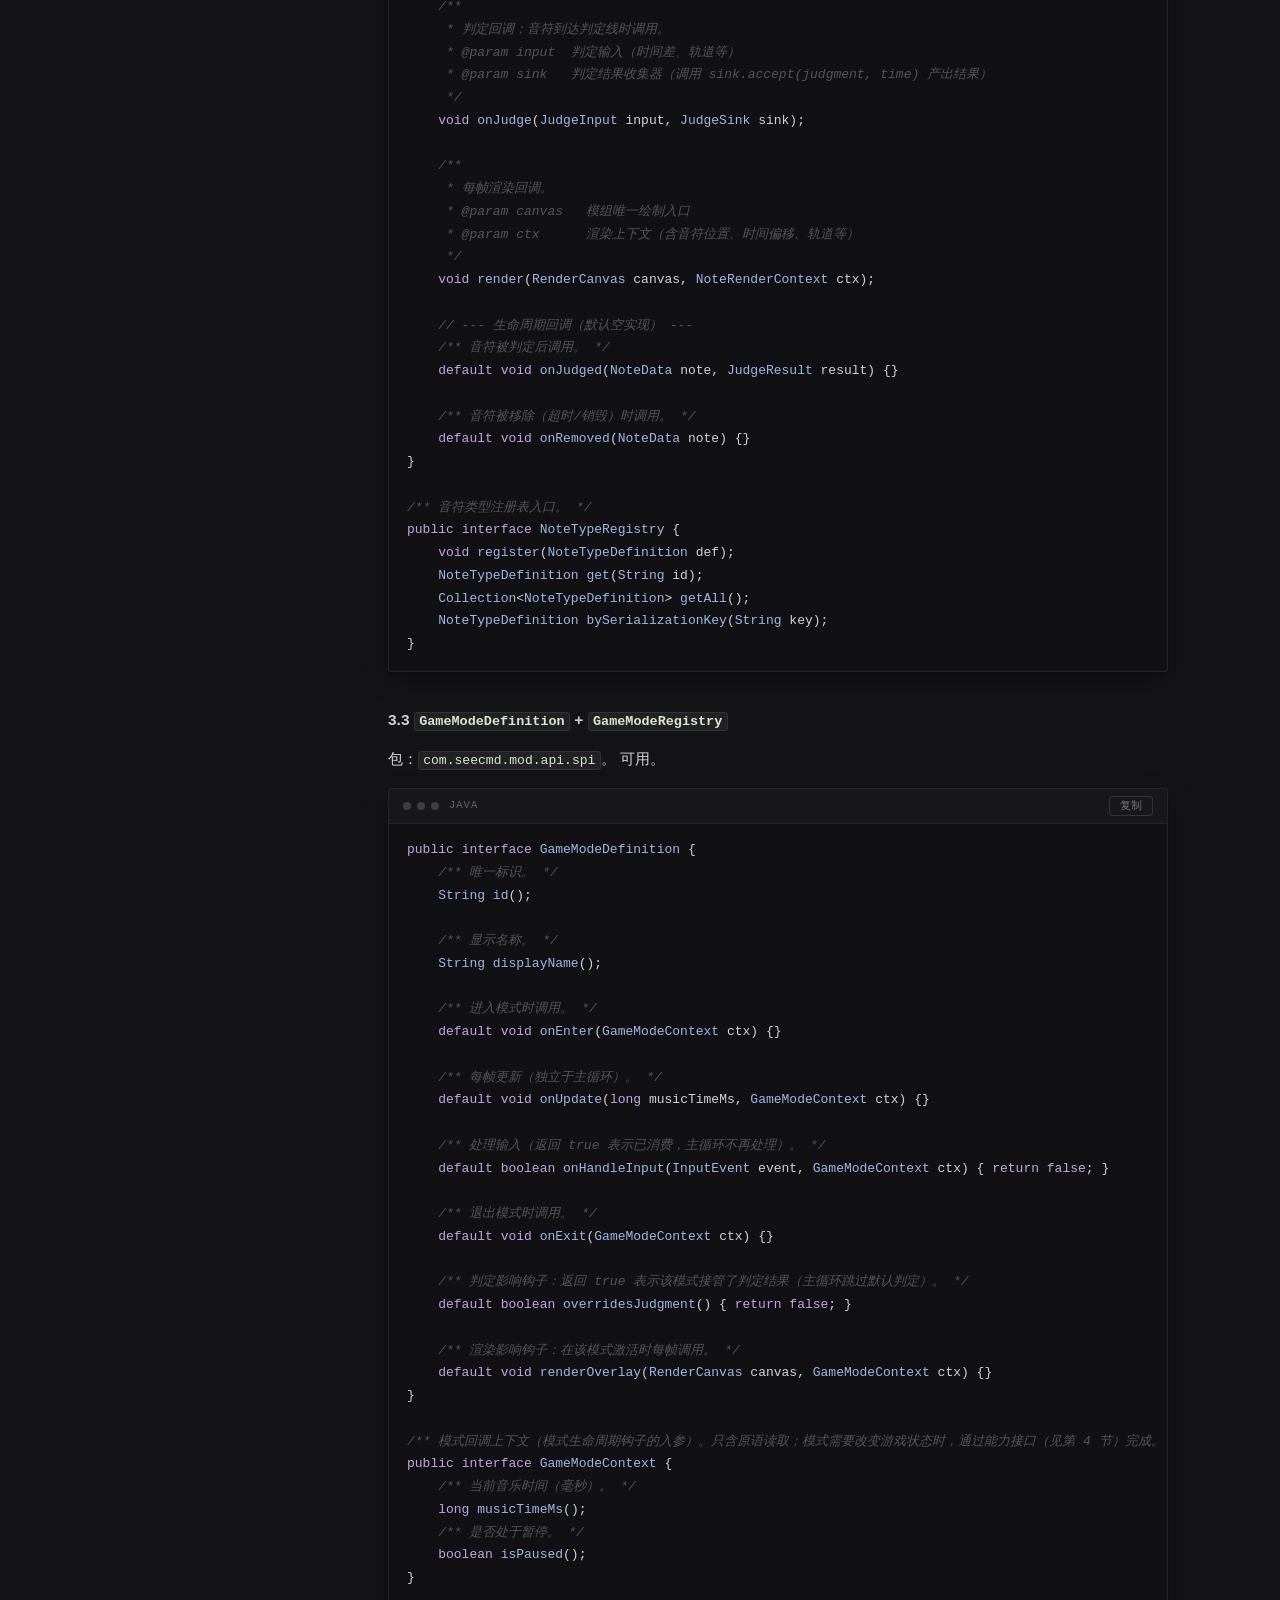
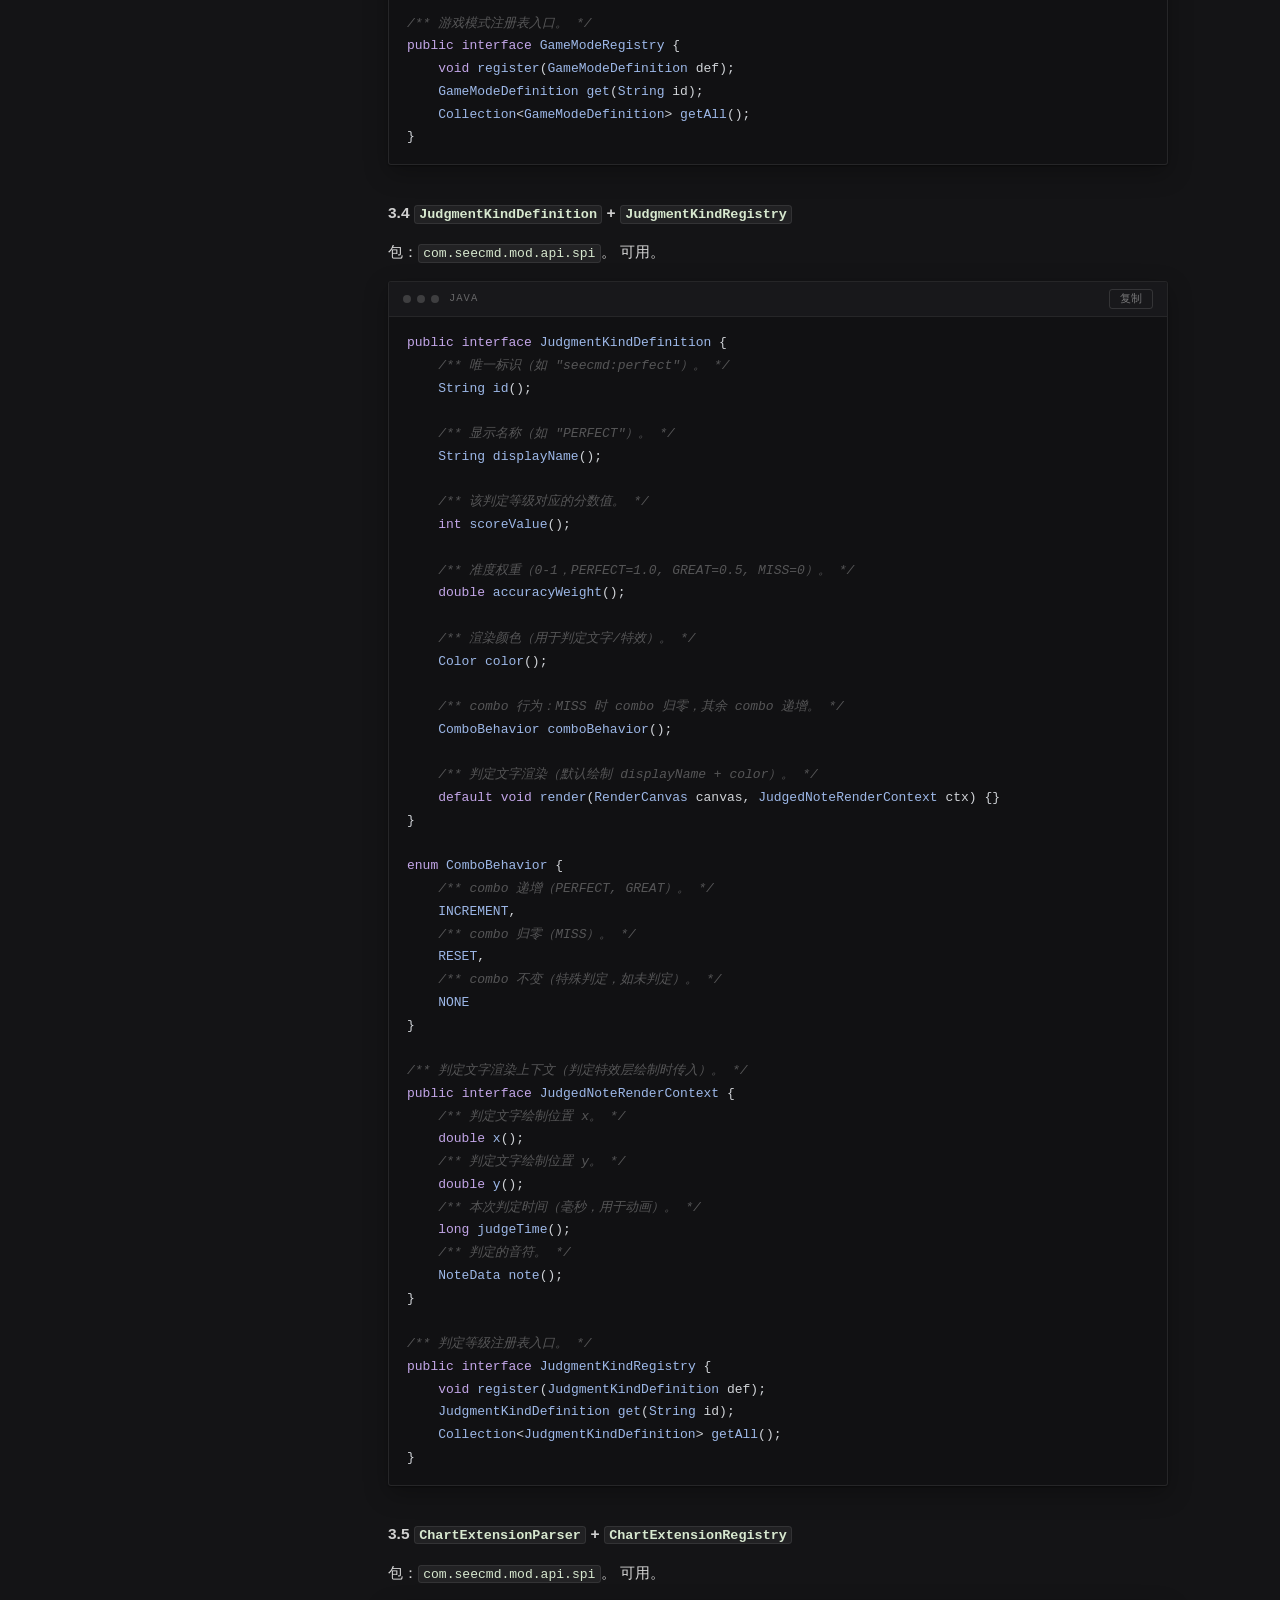
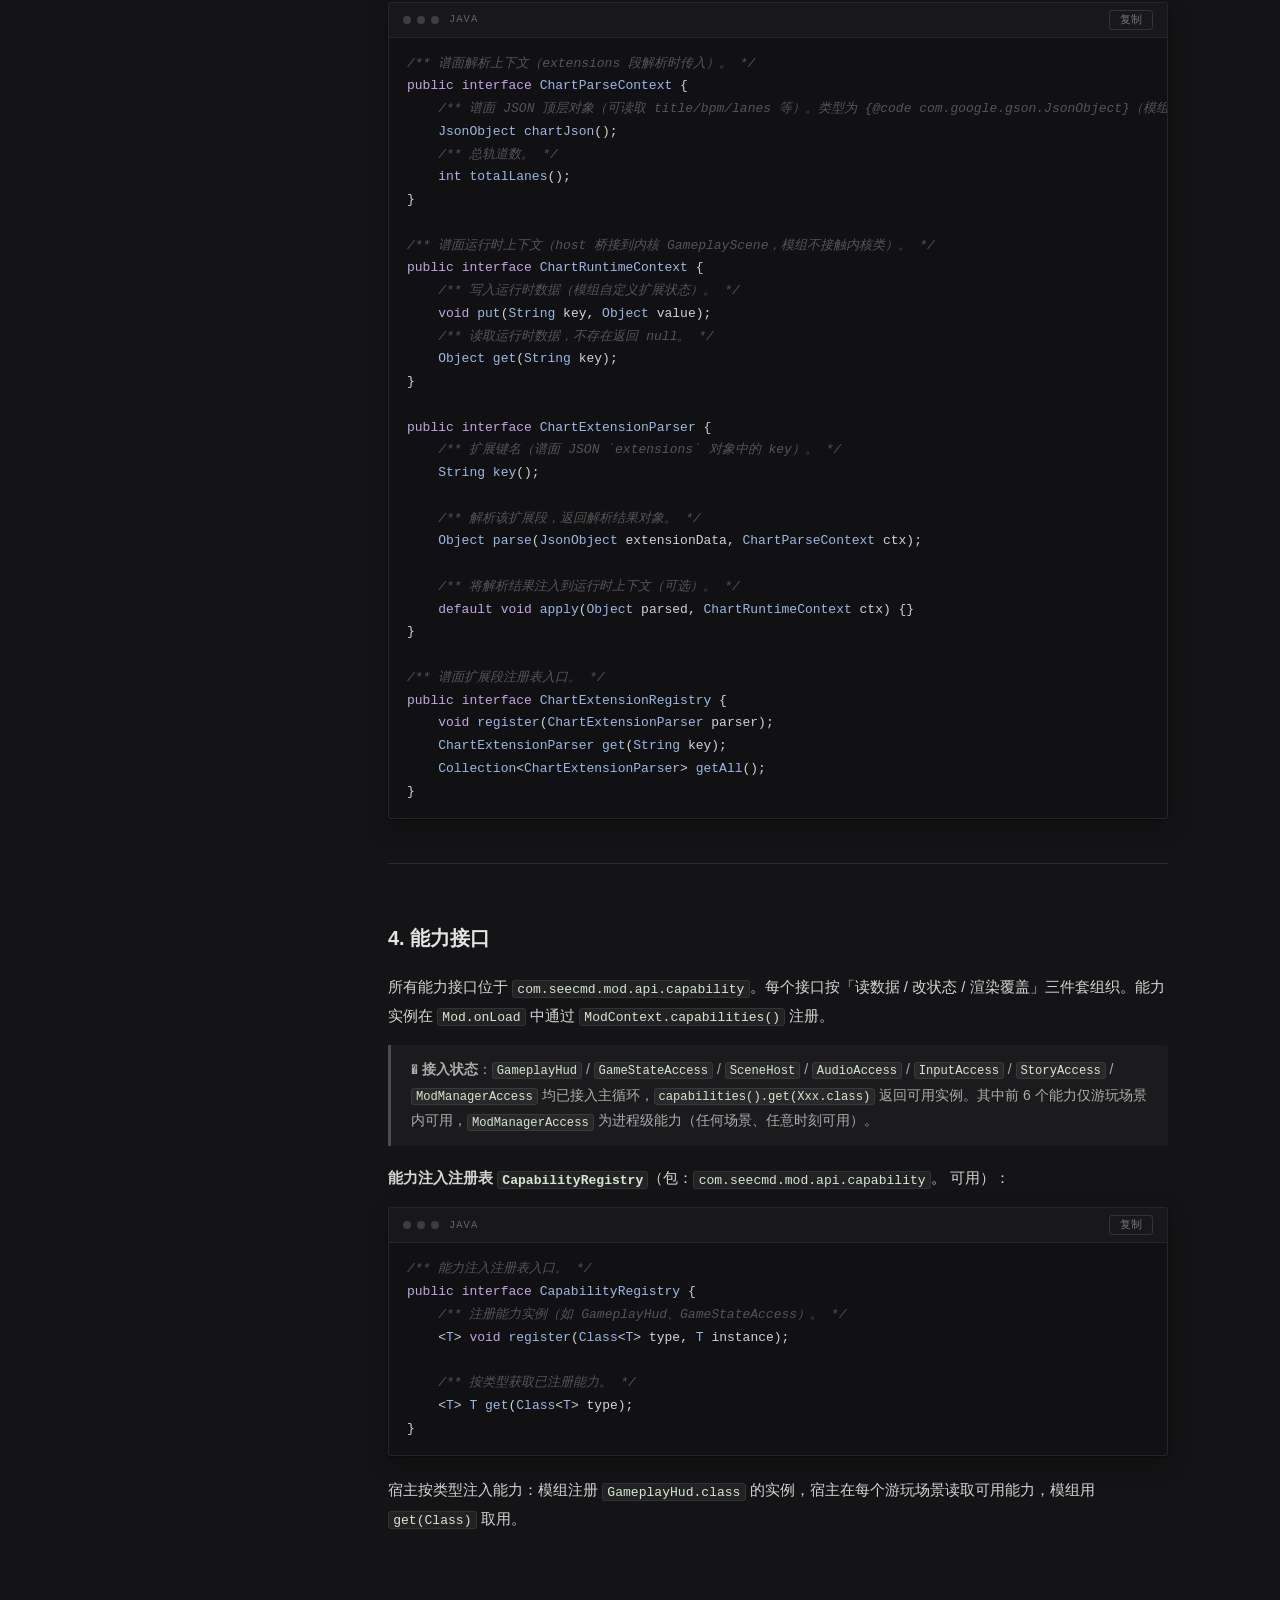
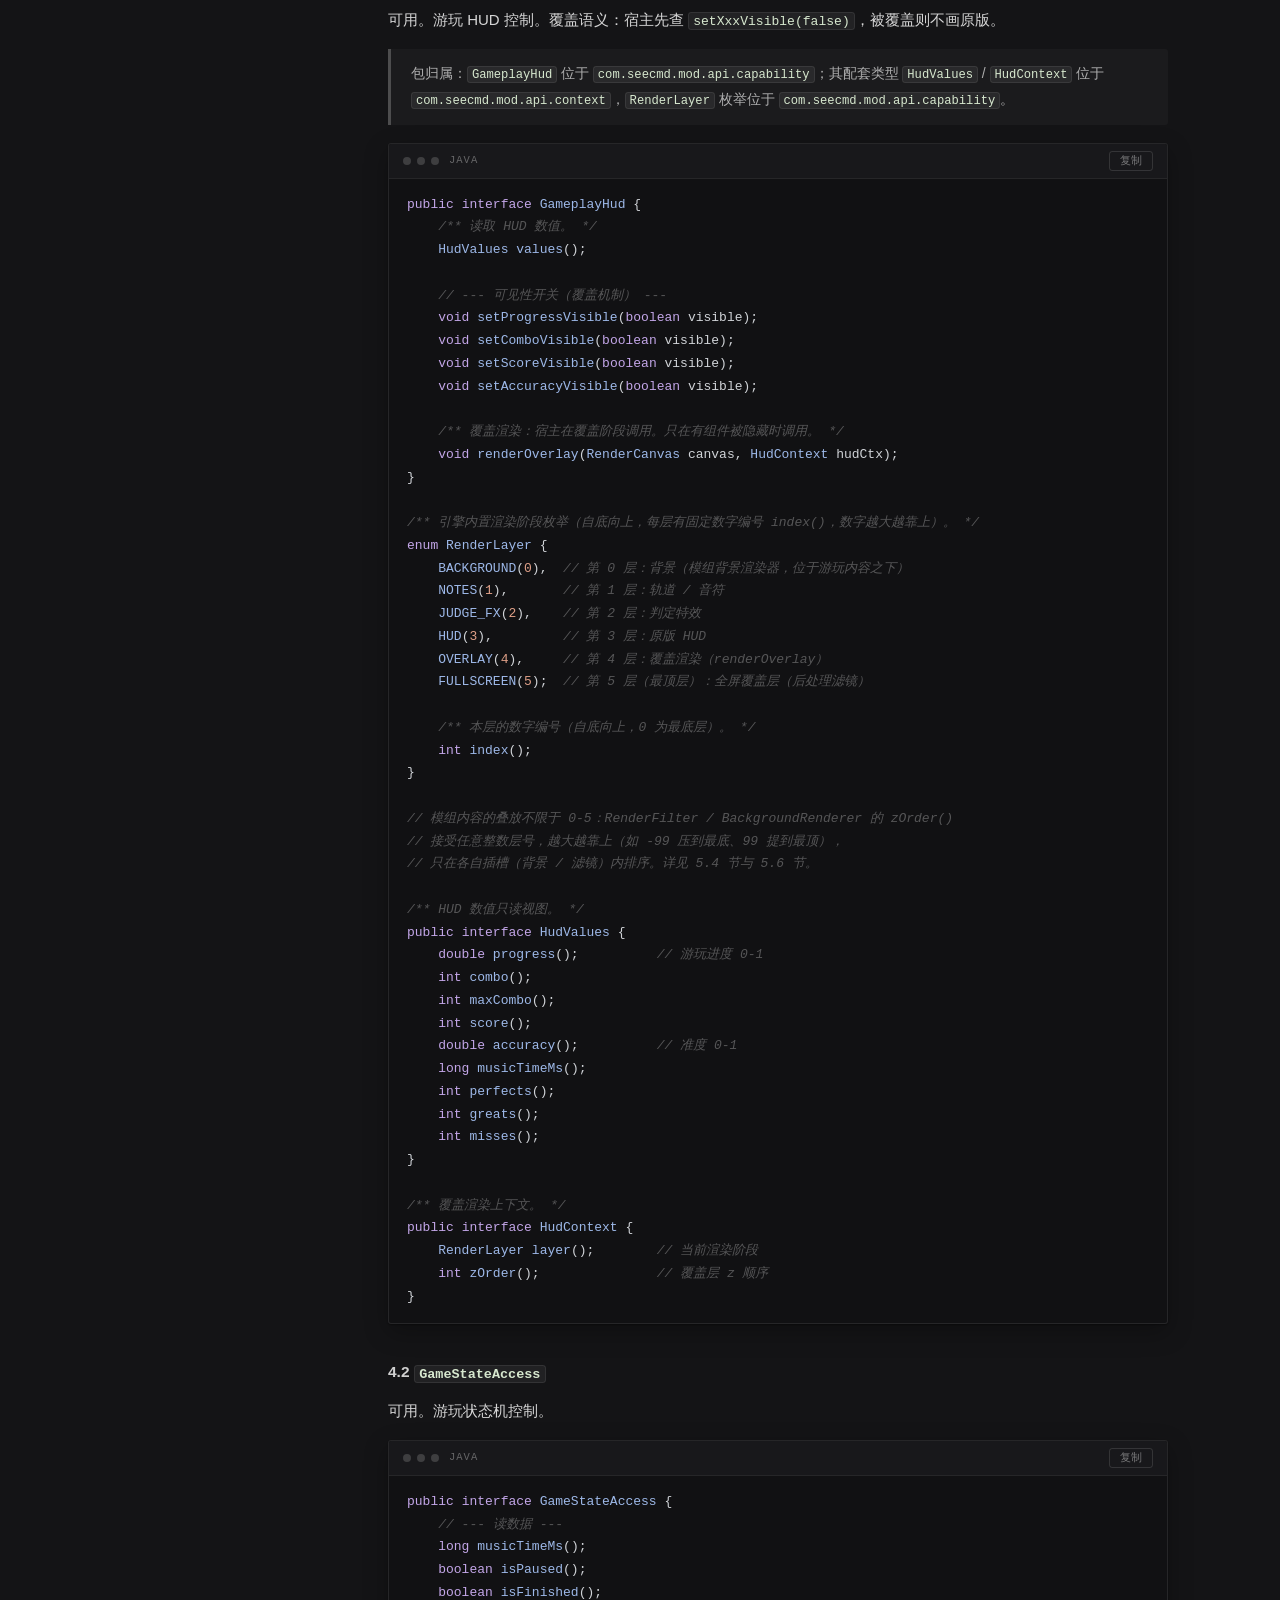
==== commit 0e1f90cf: "Fix table columns not filling frame; add custom dark scrollbar" ====
--- a/api.html
+++ b/api.html
@@ -38,7 +38,7 @@
 <hr>
 <h2 id="0-接口状态约定">0. 接口状态约定</h2>
 <p>本文档中所有接口标注 <code>@Experimental</code>（实现中，可能调整）。</p>
-<table><thead><tr><th>状态</th><th>含义</th></tr></thead><tbody><tr><td> 可用</td><td>接口已实现并接入核心循环，签名以本文为准</td></tr><tr><td> 受限</td><td>接口已实现，可注册/查询/遍历，但核心循环对其回调的派发尚不完整（当前版本无此类接口；如未来出现将在此标注）</td></tr><tr><td>� 已定义</td><td>接口已定义，但宿主尚未注入实现，运行期调用返回空或不生效</td></tr></tbody></table>
+<div class="table-scroll"><table><thead><tr><th>状态</th><th>含义</th></tr></thead><tbody><tr><td> 可用</td><td>接口已实现并接入核心循环，签名以本文为准</td></tr><tr><td> 受限</td><td>接口已实现，可注册/查询/遍历，但核心循环对其回调的派发尚不完整（当前版本无此类接口；如未来出现将在此标注）</td></tr><tr><td>� 已定义</td><td>接口已定义，但宿主尚未注入实现，运行期调用返回空或不生效</td></tr></tbody></table></div>
 <hr>
 <h2 id="1-包结构">1. 包结构</h2>
 <h3 id="11-包布局">1.1 包布局</h3>
@@ -88,24 +88,24 @@
 <h2 id="2-入口接口">2. 入口接口</h2>
 <h3 id="21-mod">2.1 <code>Mod</code></h3>
 <p> 可用。包：<code>com.seecmd.mod.api</code>。</p>
-<table><thead><tr><th>方法签名</th><th>说明</th></tr></thead><tbody><tr><td><code>ModInfo info()</code></td><td>返回模组元信息。<strong>抽象方法，必须实现。</strong></td></tr><tr><td><code>default void onLoad(ModContext ctx)</code></td><td>模组加载时调用一次。默认空实现。</td></tr><tr><td><code>default void onUnload()</code></td><td>模组卸载时调用一次。默认空实现。</td></tr><tr><td><code>default void registerCollectibles(CollectibleRegistry registry)</code></td><td>注册模组自带的收集品（保留，见 <a href="#26-节">2.6 节</a>）。</td></tr></tbody></table>
+<div class="table-scroll"><table><thead><tr><th>方法签名</th><th>说明</th></tr></thead><tbody><tr><td><code>ModInfo info()</code></td><td>返回模组元信息。<strong>抽象方法，必须实现。</strong></td></tr><tr><td><code>default void onLoad(ModContext ctx)</code></td><td>模组加载时调用一次。默认空实现。</td></tr><tr><td><code>default void onUnload()</code></td><td>模组卸载时调用一次。默认空实现。</td></tr><tr><td><code>default void registerCollectibles(CollectibleRegistry registry)</code></td><td>注册模组自带的收集品（保留，见 <a href="#26-节">2.6 节</a>）。</td></tr></tbody></table></div>
 <blockquote><p>� <code>registerCollectibles</code> 当前参数 <code>CollectItem</code> 为内核类，后续版本将改为 api 侧收集品抽象，届时签名调整。</p></blockquote>
 <h3 id="22-gameplaymod">2.2 <code>GameplayMod</code></h3>
 <p> 可用。包：<code>com.seecmd.mod.api</code>。继承 <code>Mod</code>。</p>
-<table><thead><tr><th>方法签名</th><th>说明</th></tr></thead><tbody><tr><td><code>default void registerRenderFilters(RenderFilterRegistry registry)</code></td><td>注册渲染滤镜（签名已迁移至 <code>RenderCanvas</code>，见 5.4 节）</td></tr><tr><td><code>default void registerBackgroundRenderers(BackgroundRendererRegistry registry)</code></td><td>注册背景渲染器（签名见 5.6 节）</td></tr><tr><td><code>default void registerHitEffectStyles(HitEffectStyleRegistry registry)</code></td><td>注册打击特效样式 provider（ 已实现）</td></tr><tr><td><code>default boolean replacesDisorderProgressBar()</code></td><td>是否接管无序模式进度条。返回 <code>true</code> 时游戏隐藏内置无序进度条，由模组经 <code>GameplayHud</code> 自绘（� 该钩子后续由 <code>GameplayHud</code> 覆盖机制吸收，见 4.1 节）</td></tr><tr><td><code>default void registerJudgmentPolicy(JudgmentPolicyRegistry registry)</code></td><td>注册判定策略</td></tr><tr><td><code>default void registerJudgmentAdjuster(JudgmentPolicyRegistry registry)</code></td><td>注册判定调整器（通过 <code>registry.registerAdjuster</code>）</td></tr><tr><td><code>default void registerEvents(ModEventBus bus)</code></td><td>注册事件订阅</td></tr></tbody></table>
+<div class="table-scroll"><table><thead><tr><th>方法签名</th><th>说明</th></tr></thead><tbody><tr><td><code>default void registerRenderFilters(RenderFilterRegistry registry)</code></td><td>注册渲染滤镜（签名已迁移至 <code>RenderCanvas</code>，见 5.4 节）</td></tr><tr><td><code>default void registerBackgroundRenderers(BackgroundRendererRegistry registry)</code></td><td>注册背景渲染器（签名见 5.6 节）</td></tr><tr><td><code>default void registerHitEffectStyles(HitEffectStyleRegistry registry)</code></td><td>注册打击特效样式 provider（ 已实现）</td></tr><tr><td><code>default boolean replacesDisorderProgressBar()</code></td><td>是否接管无序模式进度条。返回 <code>true</code> 时游戏隐藏内置无序进度条，由模组经 <code>GameplayHud</code> 自绘（� 该钩子后续由 <code>GameplayHud</code> 覆盖机制吸收，见 4.1 节）</td></tr><tr><td><code>default void registerJudgmentPolicy(JudgmentPolicyRegistry registry)</code></td><td>注册判定策略</td></tr><tr><td><code>default void registerJudgmentAdjuster(JudgmentPolicyRegistry registry)</code></td><td>注册判定调整器（通过 <code>registry.registerAdjuster</code>）</td></tr><tr><td><code>default void registerEvents(ModEventBus bus)</code></td><td>注册事件订阅</td></tr></tbody></table></div>
 <blockquote><p>能力接口的注册入口为 <code>ModContext.capabilities()</code>（进程级，在 <code>onLoad</code> 中注册），详见第 4 节。</p><p>� <code>registerBackgroundRenderers</code> / <code>registerHitEffectStyles</code> / <code>replacesDisorderProgressBar</code> 三个钩子后续将逐步迁移至 <code>RenderCanvas</code> 和 <code>GameplayHud</code> 覆盖机制。当前版本保留以兼容现有模组。</p></blockquote>
 <h3 id="23-modinfo">2.3 <code>ModInfo</code></h3>
 <p> 可用。包：<code>com.seecmd.mod.api</code>。不可变 <code>record</code>。</p>
-<table><thead><tr><th>字段 / 方法</th><th>类型</th><th>说明</th></tr></thead><tbody><tr><td><code>String id</code></td><td><code>String</code></td><td>模组唯一标识（小写下划线）</td></tr><tr><td><code>String name</code></td><td><code>String</code></td><td>模组显示名称</td></tr><tr><td><code>String version</code></td><td><code>String</code></td><td>模组版本号</td></tr><tr><td><code>List&lt;String&gt; authors</code></td><td><code>List&lt;String&gt;</code></td><td>模组作者列表</td></tr><tr><td><code>String description</code></td><td><code>String</code></td><td>模组描述</td></tr><tr><td><code>List&lt;String&gt; dependsOn</code></td><td><code>List&lt;String&gt;</code></td><td>硬依赖模组 id 列表（默认空列表）</td></tr><tr><td><code>static ModInfo of(...)</code></td><td><code>ModInfo</code></td><td>兼容性工厂方法（<code>dependsOn</code> 为空列表）</td></tr></tbody></table>
+<div class="table-scroll"><table><thead><tr><th>字段 / 方法</th><th>类型</th><th>说明</th></tr></thead><tbody><tr><td><code>String id</code></td><td><code>String</code></td><td>模组唯一标识（小写下划线）</td></tr><tr><td><code>String name</code></td><td><code>String</code></td><td>模组显示名称</td></tr><tr><td><code>String version</code></td><td><code>String</code></td><td>模组版本号</td></tr><tr><td><code>List&lt;String&gt; authors</code></td><td><code>List&lt;String&gt;</code></td><td>模组作者列表</td></tr><tr><td><code>String description</code></td><td><code>String</code></td><td>模组描述</td></tr><tr><td><code>List&lt;String&gt; dependsOn</code></td><td><code>List&lt;String&gt;</code></td><td>硬依赖模组 id 列表（默认空列表）</td></tr><tr><td><code>static ModInfo of(...)</code></td><td><code>ModInfo</code></td><td>兼容性工厂方法（<code>dependsOn</code> 为空列表）</td></tr></tbody></table></div>
 <h3 id="24-modcontext">2.4 <code>ModContext</code></h3>
 <p> 可用。包：<code>com.seecmd.mod.api</code>。</p>
 <p><strong>基础方法</strong>：</p>
-<table><thead><tr><th>方法签名</th><th>返回类型</th><th>说明</th></tr></thead><tbody><tr><td><code>getLogger()</code></td><td><code>java.util.logging.Logger</code></td><td>返回以模组 id 为名的日志记录器</td></tr><tr><td><code>getDataDir()</code></td><td><code>java.nio.file.Path</code></td><td>返回模组数据目录 <code>data/mods/&lt;id&gt;/</code></td></tr><tr><td><code>config()</code></td><td><code>ModConfig</code></td><td>返回模组配置文件读写接口</td></tr><tr><td><code>unlockCollect(String collectId)</code></td><td><code>void</code></td><td>主动解锁指定 id 的收集品（保留，见 2.6 节）</td></tr></tbody></table>
+<div class="table-scroll"><table><thead><tr><th>方法签名</th><th>返回类型</th><th>说明</th></tr></thead><tbody><tr><td><code>getLogger()</code></td><td><code>java.util.logging.Logger</code></td><td>返回以模组 id 为名的日志记录器</td></tr><tr><td><code>getDataDir()</code></td><td><code>java.nio.file.Path</code></td><td>返回模组数据目录 <code>data/mods/&lt;id&gt;/</code></td></tr><tr><td><code>config()</code></td><td><code>ModConfig</code></td><td>返回模组配置文件读写接口</td></tr><tr><td><code>unlockCollect(String collectId)</code></td><td><code>void</code></td><td>主动解锁指定 id 的收集品（保留，见 2.6 节）</td></tr></tbody></table></div>
 <p><strong>新增方法</strong>：</p>
-<table><thead><tr><th>方法签名</th><th>返回类型</th><th>说明</th></tr></thead><tbody><tr><td><code>noteTypes()</code></td><td><code>NoteTypeRegistry</code></td><td>音符类型注册表入口</td></tr><tr><td><code>gameModes()</code></td><td><code>GameModeRegistry</code></td><td>游戏模式注册表入口</td></tr><tr><td><code>judgmentKinds()</code></td><td><code>JudgmentKindRegistry</code></td><td>判定等级注册表入口</td></tr><tr><td><code>chartExtensions()</code></td><td><code>ChartExtensionRegistry</code></td><td>谱面扩展段注册表入口</td></tr><tr><td><code>capabilities()</code></td><td><code>CapabilityRegistry</code></td><td>能力注入注册表入口</td></tr><tr><td><code>globalEventBus()</code></td><td><code>ModEventBus</code></td><td>全局事件总线（进程级）</td></tr><tr><td><code>renderResources()</code></td><td><code>RenderResources</code></td><td>渲染资源入口（<code>loadImage</code> 等，见 5.2 节）</td></tr><tr><td><code>registerSound(String id, String path, double volume, boolean preload)</code></td><td><code>void</code></td><td>注册音效（SFX）。<code>path</code> 相对模组数据目录或 jar 内资源，宿主将其落地到 <code>data/mods/&lt;id&gt;/audio/</code> 后注册；重复 id 忽略</td></tr><tr><td><code>registerMusic(String id, String path, double volume, boolean preload)</code></td><td><code>void</code></td><td>注册音乐（BGM）。语义同 <code>registerSound</code>，类别为 BGM（受 bgmVolume 音量控制）</td></tr><tr><td><code>notifier()</code></td><td><code>Notifier</code></td><td>用户通知入口（toast 提示与居中弹窗，见 2.7 节）</td></tr></tbody></table>
+<div class="table-scroll"><table><thead><tr><th>方法签名</th><th>返回类型</th><th>说明</th></tr></thead><tbody><tr><td><code>noteTypes()</code></td><td><code>NoteTypeRegistry</code></td><td>音符类型注册表入口</td></tr><tr><td><code>gameModes()</code></td><td><code>GameModeRegistry</code></td><td>游戏模式注册表入口</td></tr><tr><td><code>judgmentKinds()</code></td><td><code>JudgmentKindRegistry</code></td><td>判定等级注册表入口</td></tr><tr><td><code>chartExtensions()</code></td><td><code>ChartExtensionRegistry</code></td><td>谱面扩展段注册表入口</td></tr><tr><td><code>capabilities()</code></td><td><code>CapabilityRegistry</code></td><td>能力注入注册表入口</td></tr><tr><td><code>globalEventBus()</code></td><td><code>ModEventBus</code></td><td>全局事件总线（进程级）</td></tr><tr><td><code>renderResources()</code></td><td><code>RenderResources</code></td><td>渲染资源入口（<code>loadImage</code> 等，见 5.2 节）</td></tr><tr><td><code>registerSound(String id, String path, double volume, boolean preload)</code></td><td><code>void</code></td><td>注册音效（SFX）。<code>path</code> 相对模组数据目录或 jar 内资源，宿主将其落地到 <code>data/mods/&lt;id&gt;/audio/</code> 后注册；重复 id 忽略</td></tr><tr><td><code>registerMusic(String id, String path, double volume, boolean preload)</code></td><td><code>void</code></td><td>注册音乐（BGM）。语义同 <code>registerSound</code>，类别为 BGM（受 bgmVolume 音量控制）</td></tr><tr><td><code>notifier()</code></td><td><code>Notifier</code></td><td>用户通知入口（toast 提示与居中弹窗，见 2.7 节）</td></tr></tbody></table></div>
 <h3 id="25-modconfig">2.5 <code>ModConfig</code></h3>
 <p> 可用。包：<code>com.seecmd.mod.api</code>。</p>
-<table><thead><tr><th>方法签名</th><th>返回类型</th><th>说明</th></tr></thead><tbody><tr><td><code>get(String key, String defaultValue)</code></td><td><code>String</code></td><td>读取字符串配置</td></tr><tr><td><code>getInt(String key, int defaultValue)</code></td><td><code>int</code></td><td>读取整数配置</td></tr><tr><td><code>getBool(String key, boolean defaultValue)</code></td><td><code>boolean</code></td><td>读取布尔配置</td></tr><tr><td><code>getDouble(String key, double defaultValue)</code></td><td><code>double</code></td><td>读取浮点配置</td></tr><tr><td><code>set(String key, Object value)</code></td><td><code>void</code></td><td>写入配置（同步持久化）</td></tr><tr><td><code>getAll()</code></td><td><code>Map&lt;String,Object&gt;</code></td><td>读取全部配置（只读视图）</td></tr></tbody></table>
+<div class="table-scroll"><table><thead><tr><th>方法签名</th><th>返回类型</th><th>说明</th></tr></thead><tbody><tr><td><code>get(String key, String defaultValue)</code></td><td><code>String</code></td><td>读取字符串配置</td></tr><tr><td><code>getInt(String key, int defaultValue)</code></td><td><code>int</code></td><td>读取整数配置</td></tr><tr><td><code>getBool(String key, boolean defaultValue)</code></td><td><code>boolean</code></td><td>读取布尔配置</td></tr><tr><td><code>getDouble(String key, double defaultValue)</code></td><td><code>double</code></td><td>读取浮点配置</td></tr><tr><td><code>set(String key, Object value)</code></td><td><code>void</code></td><td>写入配置（同步持久化）</td></tr><tr><td><code>getAll()</code></td><td><code>Map&lt;String,Object&gt;</code></td><td>读取全部配置（只读视图）</td></tr></tbody></table></div>
 <h3 id="26-collectibleregistry-与收集品">2.6 <code>CollectibleRegistry</code> 与收集品</h3>
 <p> 可用。包：<code>com.seecmd.mod.api.collect</code>。</p>
 <p>收集品（模组自带收藏内容）通过 <code>Mod.registerCollectibles(CollectibleRegistry)</code> 钩子注册，运行时用 <code>ModContext.unlockCollect(id)</code> 主动解锁：</p>
@@ -115,7 +115,7 @@
 <blockquote><p>� <code>CollectItem</code> 为内核模型类，后续版本将改为 api 侧收集品抽象，届时签名调整。</p></blockquote>
 <h3 id="27-notifier">2.7 <code>Notifier</code></h3>
 <p> 可用。包：<code>com.seecmd.mod.api</code>。经 <code>ModContext.notifier()</code> 获取，向玩家展示信息。所有方法<strong>可在任意线程调用</strong>（仅入队后立即返回），渲染由游戏线程统一完成。</p>
-<table><thead><tr><th>方法签名</th><th>说明</th></tr></thead><tbody><tr><td><code>void info(String message)</code></td><td>显示普通提示（toast，约 4 秒后自动消失）</td></tr><tr><td><code>void warning(String message)</code></td><td>显示警告（toast，约 4 秒后自动消失）</td></tr><tr><td><code>void error(String message)</code></td><td>显示错误（toast，约 4 秒后自动消失）</td></tr><tr><td><code>void dialog(String message, int timeoutMs)</code></td><td>显示屏幕中央的定时弹窗，到期自动关闭。同一时刻宿主只显示一个，后调用的覆盖先前的</td></tr></tbody></table>
+<div class="table-scroll"><table><thead><tr><th>方法签名</th><th>说明</th></tr></thead><tbody><tr><td><code>void info(String message)</code></td><td>显示普通提示（toast，约 4 秒后自动消失）</td></tr><tr><td><code>void warning(String message)</code></td><td>显示警告（toast，约 4 秒后自动消失）</td></tr><tr><td><code>void error(String message)</code></td><td>显示错误（toast，约 4 秒后自动消失）</td></tr><tr><td><code>void dialog(String message, int timeoutMs)</code></td><td>显示屏幕中央的定时弹窗，到期自动关闭。同一时刻宿主只显示一个，后调用的覆盖先前的</td></tr></tbody></table></div>
 <div class="code-wrap"><div class="code-head"><span class="code-dots"><i></i><i></i><i></i></span><span class="code-lang">java</span></div><pre><code>// 在 onLoad 或任意事件回调中
 ctx.notifier().info(&quot;模组已加载&quot;);
 ctx.notifier().warning(&quot;检测到旧版配置文件&quot;);
@@ -655,7 +655,7 @@
 }</code></pre></div>
 <h3 id="53-filterframe">5.3 <code>FilterFrame</code></h3>
 <p> 可用。包：<code>com.seecmd.mod.api.render</code>。</p>
-<table><thead><tr><th>方法签名</th><th>返回类型</th><th>说明</th></tr></thead><tbody><tr><td><code>width()</code></td><td><code>int</code></td><td>帧宽度（像素）</td></tr><tr><td><code>height()</code></td><td><code>int</code></td><td>帧高度（像素）</td></tr><tr><td><code>musicTimeMs()</code></td><td><code>long</code></td><td>当前音乐时间（毫秒）</td></tr><tr><td><code>progress()</code></td><td><code>double</code></td><td>游玩进度（0-1）</td></tr><tr><td><code>canvas()</code></td><td><code>RenderCanvas</code></td><td>本帧唯一的绘制入口</td></tr><tr><td><code>context()</code></td><td><code>GameplayContext</code></td><td>当前游玩上下文快照</td></tr><tr><td><code>layer()</code></td><td><code>RenderLayer</code></td><td>当前渲染阶段（背景 = BACKGROUND，滤镜 = FULLSCREEN）</td></tr><tr><td><code>zOrder()</code></td><td><code>int</code></td><td>当前内容的层号（z 顺序），越大越靠上</td></tr></tbody></table>
+<div class="table-scroll"><table><thead><tr><th>方法签名</th><th>返回类型</th><th>说明</th></tr></thead><tbody><tr><td><code>width()</code></td><td><code>int</code></td><td>帧宽度（像素）</td></tr><tr><td><code>height()</code></td><td><code>int</code></td><td>帧高度（像素）</td></tr><tr><td><code>musicTimeMs()</code></td><td><code>long</code></td><td>当前音乐时间（毫秒）</td></tr><tr><td><code>progress()</code></td><td><code>double</code></td><td>游玩进度（0-1）</td></tr><tr><td><code>canvas()</code></td><td><code>RenderCanvas</code></td><td>本帧唯一的绘制入口</td></tr><tr><td><code>context()</code></td><td><code>GameplayContext</code></td><td>当前游玩上下文快照</td></tr><tr><td><code>layer()</code></td><td><code>RenderLayer</code></td><td>当前渲染阶段（背景 = BACKGROUND，滤镜 = FULLSCREEN）</td></tr><tr><td><code>zOrder()</code></td><td><code>int</code></td><td>当前内容的层号（z 顺序），越大越靠上</td></tr></tbody></table></div>
 <h3 id="54-renderfilter">5.4 <code>RenderFilter</code></h3>
 <p> 可用。包：<code>com.seecmd.mod.api.render</code>。</p>
 <div class="code-wrap"><div class="code-head"><span class="code-dots"><i></i><i></i><i></i></span><span class="code-lang">java</span></div><pre><code>/** 本滤镜的层号（z 顺序），任意整数，默认 0。数字越大越靠上。 */
@@ -666,7 +666,7 @@
 <p>层号决定滤镜之间的叠放：宿主按 <code>zOrder()</code> 从小到大排序执行，数字小的先执行（在下）、数字大的后执行（在上），层号相同按注册顺序。可用负数或大数字实现极端位置：<code>-99</code> 压到滤镜层最底、<code>99</code> 提到滤镜层最顶。背景渲染器 <code>BackgroundRenderer</code> 同样提供 <code>default int zOrder()</code>，规则一致。</p>
 <h3 id="55-renderfilterregistry">5.5 <code>RenderFilterRegistry</code></h3>
 <p> 可用。</p>
-<table><thead><tr><th>方法签名</th><th>返回类型</th><th>说明</th></tr></thead><tbody><tr><td><code>register(RenderFilter filter)</code></td><td><code>void</code></td><td>注册一个渲染滤镜</td></tr></tbody></table>
+<div class="table-scroll"><table><thead><tr><th>方法签名</th><th>返回类型</th><th>说明</th></tr></thead><tbody><tr><td><code>register(RenderFilter filter)</code></td><td><code>void</code></td><td>注册一个渲染滤镜</td></tr></tbody></table></div>
 <h3 id="56-backgroundrenderer--backgroundrendererregistry">5.6 <code>BackgroundRenderer</code> + <code>BackgroundRendererRegistry</code></h3>
 <p> 可用。包：<code>com.seecmd.mod.api.render</code>。背景渲染器在游玩内容绘制到画布<strong>之前</strong>执行（绘制在轨道 / 音符之下），与 <code>RenderFilter</code>（后处理，绘制在游玩内容之上）方向相反。</p>
 <div class="code-wrap"><div class="code-head"><span class="code-dots"><i></i><i></i><i></i></span><span class="code-lang">java</span></div><pre><code>public interface BackgroundRenderer {
@@ -717,11 +717,11 @@
 }</code></pre></div>
 <blockquote><p>� 图片统一使用 <code>RenderImage</code> 抽象句柄（经 <code>RenderResources.loadImage</code> 加载），模组不需要接触平台图像类型。</p></blockquote>
 <p>工厂方法见 <code>HitEffectStyles</code>（<code>com.seecmd.mod.api.render</code>）：</p>
-<table><thead><tr><th>方法</th><th>说明</th></tr></thead><tbody><tr><td><code>text(String text, long durationMs)</code></td><td>文本特效，默认 1.0 缩放</td></tr><tr><td><code>imageSequence(List&lt;RenderImage&gt; frames, long frameDurationMs)</code></td><td>图片序列，显式每帧时长</td></tr><tr><td><code>imageSequenceByDuration(List&lt;RenderImage&gt; frames, long durationMs)</code></td><td>图片序列，只写总时长，每帧自动均分</td></tr><tr><td><code>imageSheet(RenderImage sheet, int cellWidth, int cellHeight, long durationMs)</code></td><td>精灵图拆帧，每帧自动均分</td></tr></tbody></table>
+<div class="table-scroll"><table><thead><tr><th>方法</th><th>说明</th></tr></thead><tbody><tr><td><code>text(String text, long durationMs)</code></td><td>文本特效，默认 1.0 缩放</td></tr><tr><td><code>imageSequence(List&lt;RenderImage&gt; frames, long frameDurationMs)</code></td><td>图片序列，显式每帧时长</td></tr><tr><td><code>imageSequenceByDuration(List&lt;RenderImage&gt; frames, long durationMs)</code></td><td>图片序列，只写总时长，每帧自动均分</td></tr><tr><td><code>imageSheet(RenderImage sheet, int cellWidth, int cellHeight, long durationMs)</code></td><td>精灵图拆帧，每帧自动均分</td></tr></tbody></table></div>
 <blockquote><p>� 以上每个工厂另有带 <code>loop</code> / <code>scale</code> 参数的重载。拆帧顺序固定为从左到右、从上到下。</p></blockquote>
 <h4 id="工厂方法完整签名">工厂方法完整签名</h4>
 <p>所有重载与默认值如下（参数非法时抛出 <code>IllegalArgumentException</code>：时长必须为正、帧列表非空、<code>scale</code> 必须为正）：</p>
-<table><thead><tr><th>方法</th><th>返回类型</th><th>默认值</th></tr></thead><tbody><tr><td><code>text(String text, long durationMs)</code></td><td><code>HitEffectStyle</code></td><td><code>scale = 1.0f</code></td></tr><tr><td><code>text(String text, long durationMs, float scale)</code></td><td><code>HitEffectStyle</code></td><td>—</td></tr><tr><td><code>textByIntensity(String[] texts, long durationMs[, float scale])</code></td><td><code>HitEffectStyle</code></td><td>按判定强度（0~1）线性选取对应文本；<code>scale</code> 默认 1.0f</td></tr><tr><td><code>imageSequence(List&lt;RenderImage&gt; frames, long frameDurationMs, boolean loop, long durationMs[, float scale])</code></td><td><code>HitEffectStyle</code></td><td>显式每帧时长；<code>scale</code> 默认 1.0f</td></tr><tr><td><code>imageSequenceByDuration(List&lt;RenderImage&gt; frames, long durationMs[, boolean loop][, float scale])</code></td><td><code>HitEffectStyle</code></td><td><code>loop = false</code>、<code>scale = 1.0f</code></td></tr><tr><td><code>imageSheet(RenderImage sheet, int cellWidth, int cellHeight, long durationMs[, boolean loop][, float scale])</code></td><td><code>HitEffectStyle</code></td><td><code>loop = false</code>、<code>scale = 1.0f</code></td></tr></tbody></table>
+<div class="table-scroll"><table><thead><tr><th>方法</th><th>返回类型</th><th>默认值</th></tr></thead><tbody><tr><td><code>text(String text, long durationMs)</code></td><td><code>HitEffectStyle</code></td><td><code>scale = 1.0f</code></td></tr><tr><td><code>text(String text, long durationMs, float scale)</code></td><td><code>HitEffectStyle</code></td><td>—</td></tr><tr><td><code>textByIntensity(String[] texts, long durationMs[, float scale])</code></td><td><code>HitEffectStyle</code></td><td>按判定强度（0~1）线性选取对应文本；<code>scale</code> 默认 1.0f</td></tr><tr><td><code>imageSequence(List&lt;RenderImage&gt; frames, long frameDurationMs, boolean loop, long durationMs[, float scale])</code></td><td><code>HitEffectStyle</code></td><td>显式每帧时长；<code>scale</code> 默认 1.0f</td></tr><tr><td><code>imageSequenceByDuration(List&lt;RenderImage&gt; frames, long durationMs[, boolean loop][, float scale])</code></td><td><code>HitEffectStyle</code></td><td><code>loop = false</code>、<code>scale = 1.0f</code></td></tr><tr><td><code>imageSheet(RenderImage sheet, int cellWidth, int cellHeight, long durationMs[, boolean loop][, float scale])</code></td><td><code>HitEffectStyle</code></td><td><code>loop = false</code>、<code>scale = 1.0f</code></td></tr></tbody></table></div>
 <h4 id="provider-与注册表">Provider 与注册表</h4>
 <div class="code-wrap"><div class="code-head"><span class="code-dots"><i></i><i></i><i></i></span><span class="code-lang">java</span></div><pre><code>/** 样式提供者：判定时引擎按注册顺序遍历，第一个返回非 null 样式的 provider 生效；全部返回 null 时使用游戏默认文字特效。 */
 public interface HitEffectStyleProvider {
@@ -734,25 +734,25 @@
     void register(HitEffectStyleProvider provider);
 }</code></pre></div>
 <p><strong>触发上下文 <code>HitEffectContext</code></strong>（包：<code>com.seecmd.mod.api.render</code>）：</p>
-<table><thead><tr><th>方法签名</th><th>返回类型</th><th>说明</th></tr></thead><tbody><tr><td><code>grade()</code></td><td><code>JudgmentKindDefinition</code></td><td>本次判定的等级（如 PERFECT / GREAT / MISS）</td></tr><tr><td><code>noteType()</code></td><td><code>HitEffectNoteType</code></td><td>音符类型分类，取值 <code>TAP</code> / <code>HOLD_HEAD</code> / <code>HOLD_PULSE</code> / <code>HOLD_END</code> / <code>BARRIER</code> / <code>EXPLOIT</code> / <code>PAYLOAD</code></td></tr><tr><td><code>lane()</code></td><td><code>int</code></td><td>触发判定所在轨道编号</td></tr></tbody></table>
+<div class="table-scroll"><table><thead><tr><th>方法签名</th><th>返回类型</th><th>说明</th></tr></thead><tbody><tr><td><code>grade()</code></td><td><code>JudgmentKindDefinition</code></td><td>本次判定的等级（如 PERFECT / GREAT / MISS）</td></tr><tr><td><code>noteType()</code></td><td><code>HitEffectNoteType</code></td><td>音符类型分类，取值 <code>TAP</code> / <code>HOLD_HEAD</code> / <code>HOLD_PULSE</code> / <code>HOLD_END</code> / <code>BARRIER</code> / <code>EXPLOIT</code> / <code>PAYLOAD</code></td></tr><tr><td><code>lane()</code></td><td><code>int</code></td><td>触发判定所在轨道编号</td></tr></tbody></table></div>
 <h4 id="图片规格">图片规格</h4>
-<table><thead><tr><th>项目</th><th>规格</th></tr></thead><tbody><tr><td>格式</td><td>PNG（保留透明通道）；经 <code>RenderResources.loadImage(path)</code> 加载，<code>path</code> 相对模组数据目录或 jar 内资源</td></tr><tr><td>尺寸</td><td><strong>无固定分辨率限制</strong>。绘制大小 = 图片分辨率 × <code>scale()</code>；分辨率越高画面越精细，但请控制总像素量（特效每帧都要绘制）</td></tr><tr><td>锚点</td><td>以<strong>判定点为中心</strong>水平居中：<code>绘制X = 轨道中心 − 绘制宽/2</code>，<code>绘制Y = 判定线 − 绘制高/2</code></td></tr><tr><td>透明度</td><td>整体透明度 = 判定强度（0~1），并随生命周期淡出。图片自身 alpha 通道参与合成</td></tr><tr><td>播放</td><td>非循环播完停最后一帧；循环则重复播放。帧时长 = <code>autoFrameDuration()</code> ? <code>max(1, durationMs / 帧数)</code> : <code>max(1, frameDurationMs())</code></td></tr><tr><td>精灵图切片</td><td>网格宽高为 <code>cellWidth</code> / <code>cellHeight</code>，按从左到右、从上到下拆帧；<strong>不满一格的多余像素被忽略</strong>；单格尺寸不得超过整图</td></tr><tr><td>精灵图加载失败</td><td>回退到显式帧列表；帧数取两者较小值</td></tr></tbody></table>
+<div class="table-scroll"><table><thead><tr><th>项目</th><th>规格</th></tr></thead><tbody><tr><td>格式</td><td>PNG（保留透明通道）；经 <code>RenderResources.loadImage(path)</code> 加载，<code>path</code> 相对模组数据目录或 jar 内资源</td></tr><tr><td>尺寸</td><td><strong>无固定分辨率限制</strong>。绘制大小 = 图片分辨率 × <code>scale()</code>；分辨率越高画面越精细，但请控制总像素量（特效每帧都要绘制）</td></tr><tr><td>锚点</td><td>以<strong>判定点为中心</strong>水平居中：<code>绘制X = 轨道中心 − 绘制宽/2</code>，<code>绘制Y = 判定线 − 绘制高/2</code></td></tr><tr><td>透明度</td><td>整体透明度 = 判定强度（0~1），并随生命周期淡出。图片自身 alpha 通道参与合成</td></tr><tr><td>播放</td><td>非循环播完停最后一帧；循环则重复播放。帧时长 = <code>autoFrameDuration()</code> ? <code>max(1, durationMs / 帧数)</code> : <code>max(1, frameDurationMs())</code></td></tr><tr><td>精灵图切片</td><td>网格宽高为 <code>cellWidth</code> / <code>cellHeight</code>，按从左到右、从上到下拆帧；<strong>不满一格的多余像素被忽略</strong>；单格尺寸不得超过整图</td></tr><tr><td>精灵图加载失败</td><td>回退到显式帧列表；帧数取两者较小值</td></tr></tbody></table></div>
 <blockquote><p>� 图片不需要按轨道宽度设计——特效以固定分辨率绘制并整体缩放，与音符皮肤的「按轨道等比缩放」不同。</p></blockquote>
 <hr>
 <h2 id="6-上下文视图">6. 上下文视图</h2>
 <h3 id="61-gameplaycontext">6.1 <code>GameplayContext</code></h3>
 <p> 可用。包：<code>com.seecmd.mod.api.context</code>。</p>
 <p><strong>基础字段</strong>：</p>
-<table><thead><tr><th>方法签名</th><th>返回类型</th><th>说明</th></tr></thead><tbody><tr><td><code>musicTimeMs()</code></td><td><code>long</code></td><td>当前音乐时间（毫秒）</td></tr><tr><td><code>combo()</code></td><td><code>int</code></td><td>当前连击数</td></tr><tr><td><code>score()</code></td><td><code>int</code></td><td>当前分数</td></tr><tr><td><code>perfects()</code></td><td><code>int</code></td><td>PERFECT 计数</td></tr><tr><td><code>greats()</code></td><td><code>int</code></td><td>GREAT 计数</td></tr><tr><td><code>misses()</code></td><td><code>int</code></td><td>MISS 计数</td></tr><tr><td><code>maxCombo()</code></td><td><code>int</code></td><td>历史最大连击数</td></tr><tr><td><code>paused()</code></td><td><code>boolean</code></td><td>是否暂停</td></tr><tr><td><code>finished()</code></td><td><code>boolean</code></td><td>是否已结束</td></tr><tr><td><code>chartTitle()</code></td><td><code>String</code></td><td>谱面标题</td></tr><tr><td><code>chartAuthor()</code></td><td><code>String</code></td><td>谱面作者</td></tr><tr><td><code>chartDifficulty()</code></td><td><code>String</code></td><td>谱面难度</td></tr><tr><td><code>progress()</code></td><td><code>double</code></td><td>游玩进度（0-1，基于已判音符数）</td></tr><tr><td><code>disorderActive()</code></td><td><code>boolean</code></td><td>无序模式当前是否激活</td></tr><tr><td><code>disorderRemainingRatio()</code></td><td><code>float</code></td><td>无序模式剩余时间比例（0-1，1=刚开始，0=即将结束；未激活为 0）</td></tr><tr><td><code>disorderChargeRatio()</code></td><td><code>float</code></td><td>无序模式充能进度比例（0-1；未激活为 0）</td></tr><tr><td><code>disorderChargeBarVisible()</code></td><td><code>boolean</code></td><td>充能条当前是否可见</td></tr><tr><td><code>disorderChargeBarFlashingOn()</code></td><td><code>boolean</code></td><td>充能成功闪烁是否为「亮」周期（非闪烁恒为 true）</td></tr><tr><td><code>disorderEndingSoon()</code></td><td><code>boolean</code></td><td>无序模式是否即将结束（剩余时间 ≤ 2000ms）</td></tr><tr><td><code>disorderRemainingTimeMs()</code></td><td><code>long</code></td><td>无序模式剩余时间（毫秒；未激活为 0）</td></tr><tr><td><code>chartDurationMs()</code></td><td><code>long</code></td><td>谱面总时长（毫秒）</td></tr><tr><td><code>totalNoteCount()</code></td><td><code>int</code></td><td>谱面总音符数</td></tr><tr><td><code>judgedNoteCount()</code></td><td><code>int</code></td><td>已判定音符数</td></tr><tr><td><code>remainingNoteCount()</code></td><td><code>int</code></td><td>剩余未判定音符数</td></tr><tr><td><code>chartBpm()</code></td><td><code>int</code></td><td>谱面主 BPM</td></tr><tr><td><code>musicPositionRatio()</code></td><td><code>double</code></td><td>音乐播放位置（0-1）</td></tr><tr><td><code>accuracy()</code></td><td><code>double</code></td><td>准度（0-1）</td></tr><tr><td><code>judgmentWindowMs()</code></td><td><code>JudgmentPolicy</code></td><td>合并后判定窗口快照。<strong>可能为 <code>null</code></strong>（宿主未注入判定策略时），调用前应先判空</td></tr><tr><td><code>defaultJudgmentWindowMs()</code></td><td><code>JudgmentPolicy</code></td><td>内置默认判定窗口</td></tr><tr><td><code>pendingNotes()</code></td><td><code>List&lt;NoteView&gt;</code></td><td>待判定音符列表</td></tr><tr><td><code>nextNote()</code></td><td><code>NoteView</code></td><td>下一个待判定音符</td></tr><tr><td><code>lanes()</code></td><td><code>List&lt;LaneView&gt;</code></td><td>轨道视图列表</td></tr></tbody></table>
+<div class="table-scroll"><table><thead><tr><th>方法签名</th><th>返回类型</th><th>说明</th></tr></thead><tbody><tr><td><code>musicTimeMs()</code></td><td><code>long</code></td><td>当前音乐时间（毫秒）</td></tr><tr><td><code>combo()</code></td><td><code>int</code></td><td>当前连击数</td></tr><tr><td><code>score()</code></td><td><code>int</code></td><td>当前分数</td></tr><tr><td><code>perfects()</code></td><td><code>int</code></td><td>PERFECT 计数</td></tr><tr><td><code>greats()</code></td><td><code>int</code></td><td>GREAT 计数</td></tr><tr><td><code>misses()</code></td><td><code>int</code></td><td>MISS 计数</td></tr><tr><td><code>maxCombo()</code></td><td><code>int</code></td><td>历史最大连击数</td></tr><tr><td><code>paused()</code></td><td><code>boolean</code></td><td>是否暂停</td></tr><tr><td><code>finished()</code></td><td><code>boolean</code></td><td>是否已结束</td></tr><tr><td><code>chartTitle()</code></td><td><code>String</code></td><td>谱面标题</td></tr><tr><td><code>chartAuthor()</code></td><td><code>String</code></td><td>谱面作者</td></tr><tr><td><code>chartDifficulty()</code></td><td><code>String</code></td><td>谱面难度</td></tr><tr><td><code>progress()</code></td><td><code>double</code></td><td>游玩进度（0-1，基于已判音符数）</td></tr><tr><td><code>disorderActive()</code></td><td><code>boolean</code></td><td>无序模式当前是否激活</td></tr><tr><td><code>disorderRemainingRatio()</code></td><td><code>float</code></td><td>无序模式剩余时间比例（0-1，1=刚开始，0=即将结束；未激活为 0）</td></tr><tr><td><code>disorderChargeRatio()</code></td><td><code>float</code></td><td>无序模式充能进度比例（0-1；未激活为 0）</td></tr><tr><td><code>disorderChargeBarVisible()</code></td><td><code>boolean</code></td><td>充能条当前是否可见</td></tr><tr><td><code>disorderChargeBarFlashingOn()</code></td><td><code>boolean</code></td><td>充能成功闪烁是否为「亮」周期（非闪烁恒为 true）</td></tr><tr><td><code>disorderEndingSoon()</code></td><td><code>boolean</code></td><td>无序模式是否即将结束（剩余时间 ≤ 2000ms）</td></tr><tr><td><code>disorderRemainingTimeMs()</code></td><td><code>long</code></td><td>无序模式剩余时间（毫秒；未激活为 0）</td></tr><tr><td><code>chartDurationMs()</code></td><td><code>long</code></td><td>谱面总时长（毫秒）</td></tr><tr><td><code>totalNoteCount()</code></td><td><code>int</code></td><td>谱面总音符数</td></tr><tr><td><code>judgedNoteCount()</code></td><td><code>int</code></td><td>已判定音符数</td></tr><tr><td><code>remainingNoteCount()</code></td><td><code>int</code></td><td>剩余未判定音符数</td></tr><tr><td><code>chartBpm()</code></td><td><code>int</code></td><td>谱面主 BPM</td></tr><tr><td><code>musicPositionRatio()</code></td><td><code>double</code></td><td>音乐播放位置（0-1）</td></tr><tr><td><code>accuracy()</code></td><td><code>double</code></td><td>准度（0-1）</td></tr><tr><td><code>judgmentWindowMs()</code></td><td><code>JudgmentPolicy</code></td><td>合并后判定窗口快照。<strong>可能为 <code>null</code></strong>（宿主未注入判定策略时），调用前应先判空</td></tr><tr><td><code>defaultJudgmentWindowMs()</code></td><td><code>JudgmentPolicy</code></td><td>内置默认判定窗口</td></tr><tr><td><code>pendingNotes()</code></td><td><code>List&lt;NoteView&gt;</code></td><td>待判定音符列表</td></tr><tr><td><code>nextNote()</code></td><td><code>NoteView</code></td><td>下一个待判定音符</td></tr><tr><td><code>lanes()</code></td><td><code>List&lt;LaneView&gt;</code></td><td>轨道视图列表</td></tr></tbody></table></div>
 <p><strong> 规划中</strong>：</p>
-<table><thead><tr><th>方法签名</th><th>返回类型</th><th>说明</th></tr></thead><tbody><tr><td><code>currentModeId()</code></td><td><code>String</code></td><td>当前激活的游戏模式 id（如 <code>seecmd:normal</code> / <code>seecmd:disorder</code>）</td></tr><tr><td><code>chartView()</code></td><td><code>ChartView</code></td><td>谱面元数据只读视图（含扩展段解析结果）</td></tr></tbody></table>
+<div class="table-scroll"><table><thead><tr><th>方法签名</th><th>返回类型</th><th>说明</th></tr></thead><tbody><tr><td><code>currentModeId()</code></td><td><code>String</code></td><td>当前激活的游戏模式 id（如 <code>seecmd:normal</code> / <code>seecmd:disorder</code>）</td></tr><tr><td><code>chartView()</code></td><td><code>ChartView</code></td><td>谱面元数据只读视图（含扩展段解析结果）</td></tr></tbody></table></div>
 <h3 id="62-noteview">6.2 <code>NoteView</code></h3>
 <p> 可用。包：<code>com.seecmd.mod.api.context</code>。</p>
-<table><thead><tr><th>方法签名</th><th>返回类型</th><th>说明</th></tr></thead><tbody><tr><td><code>time()</code></td><td><code>long</code></td><td>音符时间（毫秒）</td></tr><tr><td><code>lane()</code></td><td><code>int</code></td><td>音符所在轨道</td></tr><tr><td><code>endTime()</code></td><td><code>Long</code></td><td>长音符结束时间；非长音符返回 <code>null</code></td></tr><tr><td><code>isHold()</code></td><td><code>boolean</code></td><td>是否为长音符</td></tr><tr><td><code>isBarrier()</code></td><td><code>boolean</code></td><td>是否为屏障音符</td></tr><tr><td><code>isExploit()</code></td><td><code>boolean</code></td><td>是否为 exploit 音符</td></tr><tr><td><code>isPayload()</code></td><td><code>boolean</code></td><td>是否为 payload 音符</td></tr></tbody></table>
+<div class="table-scroll"><table><thead><tr><th>方法签名</th><th>返回类型</th><th>说明</th></tr></thead><tbody><tr><td><code>time()</code></td><td><code>long</code></td><td>音符时间（毫秒）</td></tr><tr><td><code>lane()</code></td><td><code>int</code></td><td>音符所在轨道</td></tr><tr><td><code>endTime()</code></td><td><code>Long</code></td><td>长音符结束时间；非长音符返回 <code>null</code></td></tr><tr><td><code>isHold()</code></td><td><code>boolean</code></td><td>是否为长音符</td></tr><tr><td><code>isBarrier()</code></td><td><code>boolean</code></td><td>是否为屏障音符</td></tr><tr><td><code>isExploit()</code></td><td><code>boolean</code></td><td>是否为 exploit 音符</td></tr><tr><td><code>isPayload()</code></td><td><code>boolean</code></td><td>是否为 payload 音符</td></tr></tbody></table></div>
 <blockquote><p>� <code>isBarrier/isExploit/isPayload</code> 方法在 <code>NoteTypeRegistry</code> 落地后将以 <code>noteTypeId()</code> 替代，当前版本保留。</p></blockquote>
 <h3 id="63-laneview">6.3 <code>LaneView</code></h3>
 <p> 可用。包：<code>com.seecmd.mod.api.context</code>。</p>
-<table><thead><tr><th>方法签名</th><th>返回类型</th><th>说明</th></tr></thead><tbody><tr><td><code>id()</code></td><td><code>String</code></td><td>轨道 ID（真轨道 <code>&quot;lane_N&quot;</code>，假轨道 <code>&quot;fake_{id}&quot;</code>）</td></tr><tr><td><code>x()</code></td><td><code>double</code></td><td>轨道左上角 x（canvas 坐标）</td></tr><tr><td><code>y()</code></td><td><code>double</code></td><td>轨道左上角 y</td></tr><tr><td><code>width()</code></td><td><code>double</code></td><td>轨道宽度</td></tr><tr><td><code>height()</code></td><td><code>double</code></td><td>轨道高度</td></tr><tr><td><code>angle()</code></td><td><code>double</code></td><td>旋转角度（弧度，真轨道恒为 0）</td></tr><tr><td><code>isFake()</code></td><td><code>boolean</code></td><td>是否为假轨道</td></tr></tbody></table>
+<div class="table-scroll"><table><thead><tr><th>方法签名</th><th>返回类型</th><th>说明</th></tr></thead><tbody><tr><td><code>id()</code></td><td><code>String</code></td><td>轨道 ID（真轨道 <code>&quot;lane_N&quot;</code>，假轨道 <code>&quot;fake_{id}&quot;</code>）</td></tr><tr><td><code>x()</code></td><td><code>double</code></td><td>轨道左上角 x（canvas 坐标）</td></tr><tr><td><code>y()</code></td><td><code>double</code></td><td>轨道左上角 y</td></tr><tr><td><code>width()</code></td><td><code>double</code></td><td>轨道宽度</td></tr><tr><td><code>height()</code></td><td><code>double</code></td><td>轨道高度</td></tr><tr><td><code>angle()</code></td><td><code>double</code></td><td>旋转角度（弧度，真轨道恒为 0）</td></tr><tr><td><code>isFake()</code></td><td><code>boolean</code></td><td>是否为假轨道</td></tr></tbody></table></div>
 <h3 id="64-hudvalues--chartview">6.4 <code>HudValues</code> / <code>ChartView</code></h3>
 <p><code>HudValues</code> 为 <code>GameplayHud</code>（第 4.1 节）的渲染数据视图（ 可用）。<code>ChartView</code> 提供谱面元数据的只读视图（ 规划中）：</p>
 <div class="code-wrap"><div class="code-head"><span class="code-dots"><i></i><i></i><i></i></span><span class="code-lang">java</span></div><pre><code>public interface ChartView {
@@ -770,45 +770,45 @@
 <h2 id="7-事件目录">7. 事件目录</h2>
 <h3 id="71-modeventbus--subscription">7.1 <code>ModEventBus</code> / <code>Subscription</code></h3>
 <p> 可用。</p>
-<table><thead><tr><th>方法签名</th><th>返回类型</th><th>说明</th></tr></thead><tbody><tr><td><code>&lt;T extends GameplayEvent&gt; subscribe(Class&lt;T&gt;, Consumer&lt;T&gt;)</code></td><td><code>Subscription</code></td><td>订阅事件，返回令牌</td></tr><tr><td><code>publish(GameplayEvent event)</code></td><td><code>void</code></td><td>发布事件（同步执行）</td></tr><tr><td><code>Subscription.unsubscribe()</code></td><td><code>void</code></td><td>取消订阅</td></tr></tbody></table>
+<div class="table-scroll"><table><thead><tr><th>方法签名</th><th>返回类型</th><th>说明</th></tr></thead><tbody><tr><td><code>&lt;T extends GameplayEvent&gt; subscribe(Class&lt;T&gt;, Consumer&lt;T&gt;)</code></td><td><code>Subscription</code></td><td>订阅事件，返回令牌</td></tr><tr><td><code>publish(GameplayEvent event)</code></td><td><code>void</code></td><td>发布事件（同步执行）</td></tr><tr><td><code>Subscription.unsubscribe()</code></td><td><code>void</code></td><td>取消订阅</td></tr></tbody></table></div>
 <h3 id="72-游玩事件">7.2 游玩事件</h3>
 <p>包：<code>com.seecmd.mod.api.event</code>。</p>
-<table><thead><tr><th>事件类</th><th>触发时机</th><th>方法</th></tr></thead><tbody><tr><td><code>ChartLoadedEvent</code></td><td>谱面加载完成</td><td><code>context()</code> → <code>GameplayContext</code></td></tr><tr><td><code>GameplayStartEvent</code></td><td>游玩正式开始</td><td><code>context()</code> → <code>GameplayContext</code></td></tr><tr><td><code>NoteJudgedEvent</code></td><td>单个音符判定完成</td><td><code>result()</code> → <code>JudgeResult</code>；<code>context()</code> → <code>GameplayContext</code></td></tr><tr><td><code>ComboBreakEvent</code></td><td>combo 从 >0 变 0</td><td><code>context()</code> → <code>GameplayContext</code></td></tr><tr><td><code>PauseEvent</code></td><td>游玩被暂停</td><td><code>context()</code> → <code>GameplayContext</code></td></tr><tr><td><code>ResumeEvent</code></td><td>游玩恢复</td><td><code>context()</code> → <code>GameplayContext</code></td></tr><tr><td><code>GameplayEndEvent</code></td><td>游玩结束、进入结算前</td><td><code>context()</code> → <code>GameplayContext</code></td></tr></tbody></table>
+<div class="table-scroll"><table><thead><tr><th>事件类</th><th>触发时机</th><th>方法</th></tr></thead><tbody><tr><td><code>ChartLoadedEvent</code></td><td>谱面加载完成</td><td><code>context()</code> → <code>GameplayContext</code></td></tr><tr><td><code>GameplayStartEvent</code></td><td>游玩正式开始</td><td><code>context()</code> → <code>GameplayContext</code></td></tr><tr><td><code>NoteJudgedEvent</code></td><td>单个音符判定完成</td><td><code>result()</code> → <code>JudgeResult</code>；<code>context()</code> → <code>GameplayContext</code></td></tr><tr><td><code>ComboBreakEvent</code></td><td>combo 从 >0 变 0</td><td><code>context()</code> → <code>GameplayContext</code></td></tr><tr><td><code>PauseEvent</code></td><td>游玩被暂停</td><td><code>context()</code> → <code>GameplayContext</code></td></tr><tr><td><code>ResumeEvent</code></td><td>游玩恢复</td><td><code>context()</code> → <code>GameplayContext</code></td></tr><tr><td><code>GameplayEndEvent</code></td><td>游玩结束、进入结算前</td><td><code>context()</code> → <code>GameplayContext</code></td></tr></tbody></table></div>
 <h3 id="73-全局事件-可用">7.3 全局事件（ 可用）</h3>
 <p>包：<code>com.seecmd.mod.api.event</code>。继承 <code>GlobalEvent</code> 标记接口（与 <code>GameplayEvent</code> 同级）。</p>
-<table><thead><tr><th>事件类</th><th>触发时机</th><th>方法</th></tr></thead><tbody><tr><td><code>GameStartupEvent</code></td><td>游戏启动完成（模组加载后）</td><td>无额外数据</td></tr><tr><td><code>GameShutdownEvent</code></td><td>游戏关闭前</td><td>无额外数据</td></tr><tr><td><code>SceneChangedEvent</code></td><td>场景切换后</td><td><code>from()</code> → <code>SceneInfo</code>；<code>to()</code> → <code>SceneInfo</code></td></tr><tr><td><code>SettingsChangedEvent</code></td><td>游戏设置变更后</td><td><code>changedKeys()</code> → <code>Set&lt;String&gt;</code></td></tr></tbody></table>
+<div class="table-scroll"><table><thead><tr><th>事件类</th><th>触发时机</th><th>方法</th></tr></thead><tbody><tr><td><code>GameStartupEvent</code></td><td>游戏启动完成（模组加载后）</td><td>无额外数据</td></tr><tr><td><code>GameShutdownEvent</code></td><td>游戏关闭前</td><td>无额外数据</td></tr><tr><td><code>SceneChangedEvent</code></td><td>场景切换后</td><td><code>from()</code> → <code>SceneInfo</code>；<code>to()</code> → <code>SceneInfo</code></td></tr><tr><td><code>SettingsChangedEvent</code></td><td>游戏设置变更后</td><td><code>changedKeys()</code> → <code>Set&lt;String&gt;</code></td></tr></tbody></table></div>
 <p><strong>生命周期差异</strong>：</p>
 <ul><li><strong>全局事件总线</strong>（<code>ModContext.globalEventBus()</code>）：进程级，整个游戏生命周期内有效。跨场景订阅（如菜单、选歌、结算）使用此总线。</li><li><strong>游玩事件总线</strong>（<code>GameplayMod.registerEvents</code> 传入的 <code>ModEventBus</code>）：场景级，仅 <code>GameplayScene</code> 内有效，每次进入重建。</li></ul>
 <hr>
 <h2 id="8-判定扩展">8. 判定扩展</h2>
 <h3 id="81-judgmentpolicy">8.1 <code>JudgmentPolicy</code></h3>
 <p> 可用。包：<code>com.seecmd.mod.api.judge</code>。</p>
-<table><thead><tr><th>方法签名</th><th>返回类型</th><th>说明</th></tr></thead><tbody><tr><td><code>perfectWindowMs()</code></td><td><code>long</code></td><td>PERFECT 判定窗口（毫秒）</td></tr><tr><td><code>greatWindowMs()</code></td><td><code>long</code></td><td>GREAT 判定窗口（毫秒）</td></tr><tr><td><code>missWindowMs()</code></td><td><code>long</code></td><td>MISS 判定窗口（毫秒）</td></tr><tr><td><code>holdEndWindowMs()</code></td><td><code>long</code></td><td>长音符结尾判定窗口（毫秒）</td></tr><tr><td><code>lateCutoffMs()</code></td><td><code>long</code></td><td>迟到截断时间（毫秒）</td></tr></tbody></table>
+<div class="table-scroll"><table><thead><tr><th>方法签名</th><th>返回类型</th><th>说明</th></tr></thead><tbody><tr><td><code>perfectWindowMs()</code></td><td><code>long</code></td><td>PERFECT 判定窗口（毫秒）</td></tr><tr><td><code>greatWindowMs()</code></td><td><code>long</code></td><td>GREAT 判定窗口（毫秒）</td></tr><tr><td><code>missWindowMs()</code></td><td><code>long</code></td><td>MISS 判定窗口（毫秒）</td></tr><tr><td><code>holdEndWindowMs()</code></td><td><code>long</code></td><td>长音符结尾判定窗口（毫秒）</td></tr><tr><td><code>lateCutoffMs()</code></td><td><code>long</code></td><td>迟到截断时间（毫秒）</td></tr></tbody></table></div>
 <h3 id="82-judgmentpolicyregistry">8.2 <code>JudgmentPolicyRegistry</code></h3>
 <p> 可用。</p>
-<table><thead><tr><th>方法签名</th><th>返回类型</th><th>说明</th></tr></thead><tbody><tr><td><code>registerPolicy(JudgmentPolicy policy)</code></td><td><code>void</code></td><td>注册一个判定策略</td></tr><tr><td><code>registerAdjuster(JudgmentAdjuster adjuster)</code></td><td><code>void</code></td><td>注册一个判定调整器</td></tr></tbody></table>
+<div class="table-scroll"><table><thead><tr><th>方法签名</th><th>返回类型</th><th>说明</th></tr></thead><tbody><tr><td><code>registerPolicy(JudgmentPolicy policy)</code></td><td><code>void</code></td><td>注册一个判定策略</td></tr><tr><td><code>registerAdjuster(JudgmentAdjuster adjuster)</code></td><td><code>void</code></td><td>注册一个判定调整器</td></tr></tbody></table></div>
 <h3 id="83-judgmentadjuster">8.3 <code>JudgmentAdjuster</code></h3>
 <p> 可用。包：<code>com.seecmd.mod.api.judge</code>。</p>
-<table><thead><tr><th>方法签名</th><th>返回类型</th><th>说明</th></tr></thead><tbody><tr><td><code>adjust(JudgeResult input, GameplayContext ctx)</code></td><td><code>JudgeResult</code></td><td>改写判定结果</td></tr></tbody></table>
+<div class="table-scroll"><table><thead><tr><th>方法签名</th><th>返回类型</th><th>说明</th></tr></thead><tbody><tr><td><code>adjust(JudgeResult input, GameplayContext ctx)</code></td><td><code>JudgeResult</code></td><td>改写判定结果</td></tr></tbody></table></div>
 <h3 id="84-judgeresult--judgeresults">8.4 <code>JudgeResult</code> / <code>JudgeResults</code></h3>
 <p> 可用。包：<code>com.seecmd.mod.api.judge</code>。</p>
 <p><code>JudgeResult</code>：</p>
-<table><thead><tr><th>方法签名</th><th>返回类型</th><th>说明</th></tr></thead><tbody><tr><td><code>note()</code></td><td><code>NoteView</code></td><td>被判定的音符</td></tr><tr><td><code>judgment()</code></td><td><code>JudgmentKindDefinition</code></td><td>判定等级（注册表定义，可扩展）</td></tr><tr><td><code>judgeTime()</code></td><td><code>long</code></td><td>判定发生时间（毫秒）</td></tr><tr><td><code>isHoldEnd()</code></td><td><code>boolean</code></td><td>是否为长音符结尾判定</td></tr></tbody></table>
+<div class="table-scroll"><table><thead><tr><th>方法签名</th><th>返回类型</th><th>说明</th></tr></thead><tbody><tr><td><code>note()</code></td><td><code>NoteView</code></td><td>被判定的音符</td></tr><tr><td><code>judgment()</code></td><td><code>JudgmentKindDefinition</code></td><td>判定等级（注册表定义，可扩展）</td></tr><tr><td><code>judgeTime()</code></td><td><code>long</code></td><td>判定发生时间（毫秒）</td></tr><tr><td><code>isHoldEnd()</code></td><td><code>boolean</code></td><td>是否为长音符结尾判定</td></tr></tbody></table></div>
 <blockquote><p>内置判定等级 id：<code>seecmd:perfect</code> / <code>seecmd:great</code> / <code>seecmd:miss</code> / <code>seecmd:none</code>；模组可经调整器改写为自定义等级（见 <a href="#34-节">3.4 节</a>）。</p></blockquote>
 <p><code>JudgeResults</code>：</p>
-<table><thead><tr><th>方法签名</th><th>返回类型</th><th>说明</th></tr></thead><tbody><tr><td><code>withJudgment(JudgeResult src, JudgmentKindDefinition judgment)</code></td><td><code>JudgeResult</code></td><td>仅替换判定等级</td></tr><tr><td><code>withJudgeTime(JudgeResult src, long judgeTime)</code></td><td><code>JudgeResult</code></td><td>仅替换判定时间</td></tr><tr><td><code>with(JudgeResult src, JudgmentKindDefinition judgment, long judgeTime)</code></td><td><code>JudgeResult</code></td><td>同时替换判定等级与时间</td></tr></tbody></table>
+<div class="table-scroll"><table><thead><tr><th>方法签名</th><th>返回类型</th><th>说明</th></tr></thead><tbody><tr><td><code>withJudgment(JudgeResult src, JudgmentKindDefinition judgment)</code></td><td><code>JudgeResult</code></td><td>仅替换判定等级</td></tr><tr><td><code>withJudgeTime(JudgeResult src, long judgeTime)</code></td><td><code>JudgeResult</code></td><td>仅替换判定时间</td></tr><tr><td><code>with(JudgeResult src, JudgmentKindDefinition judgment, long judgeTime)</code></td><td><code>JudgeResult</code></td><td>同时替换判定等级与时间</td></tr></tbody></table></div>
 <hr>
 <h2 id="9-速查表">9. 速查表</h2>
 <h3 id="可用"> 可用</h3>
-<table><thead><tr><th>类型</th><th>包</th><th>关键方法</th></tr></thead><tbody><tr><td><code>Mod</code></td><td><code>api</code></td><td><code>info()</code>, <code>onLoad(ModContext)</code>, <code>onUnload()</code>, <code>registerCollectibles</code></td></tr><tr><td><code>GameplayMod</code></td><td><code>api</code></td><td><code>registerRenderFilters</code>, <code>registerBackgroundRenderers</code>, <code>registerHitEffectStyles</code>, <code>replacesDisorderProgressBar</code>, <code>registerJudgmentPolicy</code>, <code>registerJudgmentAdjuster</code>, <code>registerEvents</code></td></tr><tr><td><code>ModInfo</code></td><td><code>api</code></td><td><code>id</code>, <code>name</code>, <code>version</code>, <code>authors</code>, <code>description</code>, <code>dependsOn</code></td></tr><tr><td><code>ModContext</code></td><td><code>api</code></td><td><code>getLogger()</code>, <code>getDataDir()</code>, <code>config()</code>, <code>unlockCollect</code>（另含 v2 新增方法，见下）</td></tr><tr><td><code>CollectibleRegistry</code></td><td><code>api.collect</code></td><td><code>register(CollectItem)</code>（参数为内核类，后续版本调整）</td></tr><tr><td><code>ModConfig</code></td><td><code>api</code></td><td><code>get</code>, <code>getInt</code>, <code>getBool</code>, <code>getDouble</code>, <code>set</code>, <code>getAll</code></td></tr><tr><td><code>ModLoadStatus</code></td><td><code>api</code></td><td><code>NOT_REGISTERED</code>, <code>REGISTERED</code>, <code>LOAD_FAILED</code>, <code>ACTIVE</code>, <code>UNLOADED</code></td></tr><tr><td><code>MissingDependencyException</code></td><td><code>api</code></td><td><code>getMissing()</code>, <code>getCircularChain()</code></td></tr><tr><td><code>RenderFilter</code></td><td><code>api.render</code></td><td><code>id()</code>, <code>zOrder()</code>（默认 0，任意整数层号）, <code>apply(RenderCanvas, FilterFrame)</code></td></tr><tr><td><code>FilterFrame</code></td><td><code>api.render</code></td><td><code>width</code>, <code>height</code>, <code>musicTimeMs</code>, <code>progress</code>, <code>canvas()</code>, <code>context()</code>, <code>layer()</code>, <code>zOrder()</code></td></tr><tr><td><code>RenderFilterRegistry</code></td><td><code>api.render</code></td><td><code>register(RenderFilter)</code></td></tr><tr><td><code>BackgroundRenderer</code></td><td><code>api.render</code></td><td><code>id()</code>, <code>zOrder()</code>（默认 0）, <code>render(RenderCanvas, FilterFrame)</code></td></tr><tr><td><code>BackgroundRendererRegistry</code></td><td><code>api.render</code></td><td><code>register(BackgroundRenderer)</code></td></tr><tr><td><code>JudgmentPolicy</code></td><td><code>api.judge</code></td><td><code>perfectWindowMs</code>, <code>greatWindowMs</code>, <code>missWindowMs</code>, <code>holdEndWindowMs</code>, <code>lateCutoffMs</code></td></tr><tr><td><code>JudgmentPolicyRegistry</code></td><td><code>api.judge</code></td><td><code>registerPolicy</code>, <code>registerAdjuster</code></td></tr><tr><td><code>JudgmentAdjuster</code></td><td><code>api.judge</code></td><td><code>adjust(JudgeResult, GameplayContext)</code></td></tr><tr><td><code>JudgeResult</code></td><td><code>api.judge</code></td><td><code>note()</code>, <code>judgment()</code>（<code>JudgmentKindDefinition</code>）, <code>judgeTime()</code>, <code>isHoldEnd()</code></td></tr><tr><td><code>JudgeResults</code></td><td><code>api.judge</code></td><td><code>withJudgment</code>, <code>withJudgeTime</code>, <code>with</code></td></tr><tr><td><code>ModEventBus</code></td><td><code>api.event</code></td><td><code>subscribe(Class, Consumer)</code>, <code>publish</code></td></tr><tr><td><code>Subscription</code></td><td><code>api.event</code></td><td><code>unsubscribe()</code></td></tr><tr><td>7 个游玩事件</td><td><code>api.event</code></td><td><code>ChartLoadedEvent</code>, <code>GameplayStartEvent</code>, <code>NoteJudgedEvent</code>, <code>ComboBreakEvent</code>, <code>PauseEvent</code>, <code>ResumeEvent</code>, <code>GameplayEndEvent</code></td></tr><tr><td><code>GameplayContext</code></td><td><code>api.context</code></td><td><code>musicTimeMs</code>, <code>combo</code>, <code>score</code>, <code>perfects</code>, <code>greats</code>, <code>misses</code>, <code>maxCombo</code>, <code>paused</code>, <code>finished</code>, <code>progress</code>, <code>disorderActive</code>, <code>disorderRemainingRatio</code>, <code>disorderChargeRatio</code>, <code>disorderChargeBarVisible</code>, <code>disorderChargeBarFlashingOn</code>, <code>disorderEndingSoon</code>, <code>disorderRemainingTimeMs</code>, <code>chartTitle</code>, <code>chartAuthor</code>, <code>chartDifficulty</code>, <code>chartDurationMs</code>, <code>totalNoteCount</code>, <code>judgedNoteCount</code>, <code>remainingNoteCount</code>, <code>chartBpm</code>, <code>musicPositionRatio</code>, <code>accuracy</code>, <code>judgmentWindowMs</code>, <code>defaultJudgmentWindowMs</code>, <code>pendingNotes</code>, <code>nextNote</code>, <code>lanes</code></td></tr><tr><td><code>NoteView</code></td><td><code>api.context</code></td><td><code>time</code>, <code>lane</code>, <code>endTime</code>, <code>isHold</code>, <code>isBarrier</code>, <code>isExploit</code>, <code>isPayload</code></td></tr><tr><td><code>LaneView</code></td><td><code>api.context</code></td><td><code>id</code>, <code>x</code>, <code>y</code>, <code>width</code>, <code>height</code>, <code>angle</code>, <code>isFake</code></td></tr></tbody></table>
+<div class="table-scroll"><table><thead><tr><th>类型</th><th>包</th><th>关键方法</th></tr></thead><tbody><tr><td><code>Mod</code></td><td><code>api</code></td><td><code>info()</code>, <code>onLoad(ModContext)</code>, <code>onUnload()</code>, <code>registerCollectibles</code></td></tr><tr><td><code>GameplayMod</code></td><td><code>api</code></td><td><code>registerRenderFilters</code>, <code>registerBackgroundRenderers</code>, <code>registerHitEffectStyles</code>, <code>replacesDisorderProgressBar</code>, <code>registerJudgmentPolicy</code>, <code>registerJudgmentAdjuster</code>, <code>registerEvents</code></td></tr><tr><td><code>ModInfo</code></td><td><code>api</code></td><td><code>id</code>, <code>name</code>, <code>version</code>, <code>authors</code>, <code>description</code>, <code>dependsOn</code></td></tr><tr><td><code>ModContext</code></td><td><code>api</code></td><td><code>getLogger()</code>, <code>getDataDir()</code>, <code>config()</code>, <code>unlockCollect</code>（另含 v2 新增方法，见下）</td></tr><tr><td><code>CollectibleRegistry</code></td><td><code>api.collect</code></td><td><code>register(CollectItem)</code>（参数为内核类，后续版本调整）</td></tr><tr><td><code>ModConfig</code></td><td><code>api</code></td><td><code>get</code>, <code>getInt</code>, <code>getBool</code>, <code>getDouble</code>, <code>set</code>, <code>getAll</code></td></tr><tr><td><code>ModLoadStatus</code></td><td><code>api</code></td><td><code>NOT_REGISTERED</code>, <code>REGISTERED</code>, <code>LOAD_FAILED</code>, <code>ACTIVE</code>, <code>UNLOADED</code></td></tr><tr><td><code>MissingDependencyException</code></td><td><code>api</code></td><td><code>getMissing()</code>, <code>getCircularChain()</code></td></tr><tr><td><code>RenderFilter</code></td><td><code>api.render</code></td><td><code>id()</code>, <code>zOrder()</code>（默认 0，任意整数层号）, <code>apply(RenderCanvas, FilterFrame)</code></td></tr><tr><td><code>FilterFrame</code></td><td><code>api.render</code></td><td><code>width</code>, <code>height</code>, <code>musicTimeMs</code>, <code>progress</code>, <code>canvas()</code>, <code>context()</code>, <code>layer()</code>, <code>zOrder()</code></td></tr><tr><td><code>RenderFilterRegistry</code></td><td><code>api.render</code></td><td><code>register(RenderFilter)</code></td></tr><tr><td><code>BackgroundRenderer</code></td><td><code>api.render</code></td><td><code>id()</code>, <code>zOrder()</code>（默认 0）, <code>render(RenderCanvas, FilterFrame)</code></td></tr><tr><td><code>BackgroundRendererRegistry</code></td><td><code>api.render</code></td><td><code>register(BackgroundRenderer)</code></td></tr><tr><td><code>JudgmentPolicy</code></td><td><code>api.judge</code></td><td><code>perfectWindowMs</code>, <code>greatWindowMs</code>, <code>missWindowMs</code>, <code>holdEndWindowMs</code>, <code>lateCutoffMs</code></td></tr><tr><td><code>JudgmentPolicyRegistry</code></td><td><code>api.judge</code></td><td><code>registerPolicy</code>, <code>registerAdjuster</code></td></tr><tr><td><code>JudgmentAdjuster</code></td><td><code>api.judge</code></td><td><code>adjust(JudgeResult, GameplayContext)</code></td></tr><tr><td><code>JudgeResult</code></td><td><code>api.judge</code></td><td><code>note()</code>, <code>judgment()</code>（<code>JudgmentKindDefinition</code>）, <code>judgeTime()</code>, <code>isHoldEnd()</code></td></tr><tr><td><code>JudgeResults</code></td><td><code>api.judge</code></td><td><code>withJudgment</code>, <code>withJudgeTime</code>, <code>with</code></td></tr><tr><td><code>ModEventBus</code></td><td><code>api.event</code></td><td><code>subscribe(Class, Consumer)</code>, <code>publish</code></td></tr><tr><td><code>Subscription</code></td><td><code>api.event</code></td><td><code>unsubscribe()</code></td></tr><tr><td>7 个游玩事件</td><td><code>api.event</code></td><td><code>ChartLoadedEvent</code>, <code>GameplayStartEvent</code>, <code>NoteJudgedEvent</code>, <code>ComboBreakEvent</code>, <code>PauseEvent</code>, <code>ResumeEvent</code>, <code>GameplayEndEvent</code></td></tr><tr><td><code>GameplayContext</code></td><td><code>api.context</code></td><td><code>musicTimeMs</code>, <code>combo</code>, <code>score</code>, <code>perfects</code>, <code>greats</code>, <code>misses</code>, <code>maxCombo</code>, <code>paused</code>, <code>finished</code>, <code>progress</code>, <code>disorderActive</code>, <code>disorderRemainingRatio</code>, <code>disorderChargeRatio</code>, <code>disorderChargeBarVisible</code>, <code>disorderChargeBarFlashingOn</code>, <code>disorderEndingSoon</code>, <code>disorderRemainingTimeMs</code>, <code>chartTitle</code>, <code>chartAuthor</code>, <code>chartDifficulty</code>, <code>chartDurationMs</code>, <code>totalNoteCount</code>, <code>judgedNoteCount</code>, <code>remainingNoteCount</code>, <code>chartBpm</code>, <code>musicPositionRatio</code>, <code>accuracy</code>, <code>judgmentWindowMs</code>, <code>defaultJudgmentWindowMs</code>, <code>pendingNotes</code>, <code>nextNote</code>, <code>lanes</code></td></tr><tr><td><code>NoteView</code></td><td><code>api.context</code></td><td><code>time</code>, <code>lane</code>, <code>endTime</code>, <code>isHold</code>, <code>isBarrier</code>, <code>isExploit</code>, <code>isPayload</code></td></tr><tr><td><code>LaneView</code></td><td><code>api.context</code></td><td><code>id</code>, <code>x</code>, <code>y</code>, <code>width</code>, <code>height</code>, <code>angle</code>, <code>isFake</code></td></tr></tbody></table></div>
 <h3 id="v2-新增"> v2 新增</h3>
-<table><thead><tr><th>类型</th><th>包</th><th>关键方法</th><th>状态</th></tr></thead><tbody><tr><td><code>NoteTypeDefinition</code></td><td><code>api.spi</code></td><td><code>id()</code>, <code>displayName()</code>, <code>serializationKey()</code>, <code>deserialize()</code>, <code>onCreateRuntime()</code>, <code>onJudge()</code>, <code>render()</code>, <code>onJudged()</code>, <code>onRemoved()</code></td><td> 可用</td></tr><tr><td><code>NoteData</code></td><td><code>api.spi</code></td><td><code>time()</code>, <code>lane()</code>, <code>typeKey()</code>, <code>endTime()</code>, <code>isJudged()</code>, <code>extensionData()</code></td><td> 可用</td></tr><tr><td><code>JudgeInput</code></td><td><code>api.spi</code></td><td><code>noteTime()</code>, <code>judgeTime()</code>, <code>deltaMs()</code>, <code>lane()</code>, <code>isHoldEnd()</code>, <code>note()</code></td><td> 可用</td></tr><tr><td><code>JudgeSink</code></td><td><code>api.spi</code></td><td><code>accept(JudgmentKindDefinition, long)</code></td><td> 可用</td></tr><tr><td><code>NoteParseContext</code></td><td><code>api.spi</code></td><td><code>totalLanes()</code>, <code>bpm()</code>, <code>contentScale()</code></td><td> 可用</td></tr><tr><td><code>NoteRenderContext</code></td><td><code>api.spi</code></td><td><code>x()</code>, <code>y()</code>, <code>width()</code>, <code>musicTimeMs()</code>, <code>lane()</code>, <code>isHoldEnd()</code></td><td> 可用</td></tr><tr><td><code>NoteTypeRegistry</code></td><td><code>api.spi</code></td><td><code>register(NoteTypeDefinition)</code>, <code>get(id)</code>, <code>getAll()</code>, <code>bySerializationKey(key)</code></td><td> 可用</td></tr><tr><td><code>GameModeDefinition</code></td><td><code>api.spi</code></td><td><code>id()</code>, <code>displayName()</code>, <code>onEnter</code>, <code>onUpdate</code>, <code>onHandleInput</code>, <code>onExit</code>, <code>overridesJudgment</code>, <code>renderOverlay</code></td><td> 可用</td></tr><tr><td><code>GameModeRegistry</code></td><td><code>api.spi</code></td><td><code>register(GameModeDefinition)</code>, <code>get(id)</code>, <code>getAll()</code></td><td> 可用</td></tr><tr><td><code>JudgmentKindDefinition</code></td><td><code>api.spi</code></td><td><code>id()</code>, <code>displayName()</code>, <code>scoreValue()</code>, <code>accuracyWeight()</code>, <code>color()</code>, <code>comboBehavior()</code>, <code>render()</code></td><td> 可用</td></tr><tr><td><code>JudgedNoteRenderContext</code></td><td><code>api.spi</code></td><td><code>x()</code>, <code>y()</code>, <code>judgeTime()</code>, <code>note()</code></td><td> 可用</td></tr><tr><td><code>JudgmentKindRegistry</code></td><td><code>api.spi</code></td><td><code>register(JudgmentKindDefinition)</code>, <code>get(id)</code>, <code>getAll()</code></td><td> 可用</td></tr><tr><td><code>ChartExtensionParser</code></td><td><code>api.spi</code></td><td><code>key()</code>, <code>parse()</code>, <code>apply()</code></td><td> 可用</td></tr><tr><td><code>ChartParseContext</code></td><td><code>api.spi</code></td><td><code>chartJson()</code>, <code>totalLanes()</code></td><td> 可用</td></tr><tr><td><code>ChartRuntimeContext</code></td><td><code>api.spi</code></td><td><code>put(String, Object)</code>, <code>get(String)</code></td><td> 可用</td></tr><tr><td><code>ChartExtensionRegistry</code></td><td><code>api.spi</code></td><td><code>register(ChartExtensionParser)</code>, <code>get(key)</code>, <code>getAll()</code></td><td> 可用</td></tr><tr><td><code>RenderCanvas</code></td><td><code>api.render</code></td><td><code>fillRect</code>, <code>drawRect</code>, <code>drawLine</code>, <code>setColor</code>, <code>setAlpha</code>, <code>clip</code>, <code>save</code>, <code>restore</code>, <code>translate</code>, <code>scale</code>, <code>rotate</code>, <code>drawText</code>, <code>measureText</code>, <code>drawImage</code></td><td> 可用</td></tr><tr><td><code>RenderImage</code></td><td><code>api.render</code></td><td><code>width()</code>, <code>height()</code></td><td> 可用</td></tr><tr><td><code>RenderResources</code></td><td><code>api.render</code></td><td><code>loadImage(String path)</code></td><td> 可用</td></tr><tr><td><code>CapabilityRegistry</code></td><td><code>api.capability</code></td><td><code>register(Class&lt;T&gt;, T)</code>, <code>get(Class&lt;T&gt;)</code></td><td> 可用</td></tr><tr><td><code>GameplayHud</code></td><td><code>api.capability</code></td><td><code>values()</code>, <code>setProgressVisible</code>, <code>setComboVisible</code>, <code>setScoreVisible</code>, <code>setAccuracyVisible</code>, <code>renderOverlay</code></td><td> 可用</td></tr><tr><td><code>RenderLayer</code></td><td><code>api.capability</code></td><td><code>BACKGROUND(0)</code>, <code>NOTES(1)</code>, <code>JUDGE_FX(2)</code>, <code>HUD(3)</code>, <code>OVERLAY(4)</code>, <code>FULLSCREEN(5)</code>，<code>index()</code> 返回层编号</td><td> 可用</td></tr><tr><td><code>HudValues</code></td><td><code>api.context</code></td><td><code>progress()</code>, <code>combo()</code>, <code>maxCombo()</code>, <code>score()</code>, <code>accuracy()</code>, <code>musicTimeMs()</code>, <code>perfects()</code>, <code>greats()</code>, <code>misses()</code></td><td> 可用</td></tr><tr><td><code>HudContext</code></td><td><code>api.context</code></td><td><code>layer()</code>, <code>zOrder()</code></td><td> 可用</td></tr><tr><td><code>ModContext</code>（v2 新增方法）</td><td><code>api</code></td><td><code>noteTypes()</code>, <code>gameModes()</code>, <code>judgmentKinds()</code>, <code>chartExtensions()</code>, <code>capabilities()</code>, <code>globalEventBus()</code>, <code>renderResources()</code>, <code>registerSound()</code>, <code>registerMusic()</code>, <code>notifier()</code></td><td> 可用</td></tr><tr><td><code>GameStartupEvent</code></td><td><code>api.event</code></td><td>无额外数据</td><td> 可用</td></tr><tr><td><code>GameShutdownEvent</code></td><td><code>api.event</code></td><td>无额外数据</td><td> 可用</td></tr><tr><td><code>SceneChangedEvent</code></td><td><code>api.event</code></td><td><code>from()</code>, <code>to()</code></td><td> 可用</td></tr><tr><td><code>SettingsChangedEvent</code></td><td><code>api.event</code></td><td><code>changedKeys()</code></td><td> 可用</td></tr><tr><td><code>StoryAccess</code></td><td><code>api.capability</code></td><td><code>currentNode()</code>, <code>trigger()</code>, <code>skip()</code></td><td> 可用</td></tr><tr><td><code>StoryNode</code></td><td><code>api.capability</code></td><td><code>id()</code>, <code>title()</code>, <code>isActive()</code></td><td> 可用</td></tr><tr><td><code>StoryContext</code></td><td><code>api.capability</code></td><td><code>source()</code></td><td> 可用</td></tr><tr><td><code>ModManagerAccess</code></td><td><code>api.capability</code></td><td><code>registeredMods()</code>, <code>getModInfo()</code>, <code>enabledMods()</code>, <code>isEnabled()</code>, <code>isActive()</code>, <code>getLoadStatus()</code>, <code>getLoadError()</code>, <code>setEnabled()</code></td><td> 可用（进程级）</td></tr><tr><td><code>HitEffectStyle</code></td><td><code>api.render</code></td><td><code>durationMs()</code>, <code>frameDurationMs()</code>, <code>autoFrameDuration()</code>, <code>sheetImage()</code>, <code>cellWidth()</code>, <code>cellHeight()</code>, <code>frames()</code>, <code>loop()</code>, <code>scale()</code></td><td> 可用</td></tr><tr><td><code>HitEffectStyleProvider</code></td><td><code>api.render</code></td><td><code>getStyle(HitEffectContext)</code>（返回 null 表示不接管）</td><td> 可用</td></tr><tr><td><code>HitEffectStyleRegistry</code></td><td><code>api.render</code></td><td><code>register(HitEffectStyleProvider)</code></td><td> 可用</td></tr><tr><td><code>HitEffectStyles</code></td><td><code>api.render</code></td><td><code>text()</code>, <code>textByIntensity()</code>, <code>imageSequence()</code>, <code>imageSequenceByDuration()</code>, <code>imageSheet()</code></td><td> 可用</td></tr></tbody></table>
+<div class="table-scroll"><table><thead><tr><th>类型</th><th>包</th><th>关键方法</th><th>状态</th></tr></thead><tbody><tr><td><code>NoteTypeDefinition</code></td><td><code>api.spi</code></td><td><code>id()</code>, <code>displayName()</code>, <code>serializationKey()</code>, <code>deserialize()</code>, <code>onCreateRuntime()</code>, <code>onJudge()</code>, <code>render()</code>, <code>onJudged()</code>, <code>onRemoved()</code></td><td> 可用</td></tr><tr><td><code>NoteData</code></td><td><code>api.spi</code></td><td><code>time()</code>, <code>lane()</code>, <code>typeKey()</code>, <code>endTime()</code>, <code>isJudged()</code>, <code>extensionData()</code></td><td> 可用</td></tr><tr><td><code>JudgeInput</code></td><td><code>api.spi</code></td><td><code>noteTime()</code>, <code>judgeTime()</code>, <code>deltaMs()</code>, <code>lane()</code>, <code>isHoldEnd()</code>, <code>note()</code></td><td> 可用</td></tr><tr><td><code>JudgeSink</code></td><td><code>api.spi</code></td><td><code>accept(JudgmentKindDefinition, long)</code></td><td> 可用</td></tr><tr><td><code>NoteParseContext</code></td><td><code>api.spi</code></td><td><code>totalLanes()</code>, <code>bpm()</code>, <code>contentScale()</code></td><td> 可用</td></tr><tr><td><code>NoteRenderContext</code></td><td><code>api.spi</code></td><td><code>x()</code>, <code>y()</code>, <code>width()</code>, <code>musicTimeMs()</code>, <code>lane()</code>, <code>isHoldEnd()</code></td><td> 可用</td></tr><tr><td><code>NoteTypeRegistry</code></td><td><code>api.spi</code></td><td><code>register(NoteTypeDefinition)</code>, <code>get(id)</code>, <code>getAll()</code>, <code>bySerializationKey(key)</code></td><td> 可用</td></tr><tr><td><code>GameModeDefinition</code></td><td><code>api.spi</code></td><td><code>id()</code>, <code>displayName()</code>, <code>onEnter</code>, <code>onUpdate</code>, <code>onHandleInput</code>, <code>onExit</code>, <code>overridesJudgment</code>, <code>renderOverlay</code></td><td> 可用</td></tr><tr><td><code>GameModeRegistry</code></td><td><code>api.spi</code></td><td><code>register(GameModeDefinition)</code>, <code>get(id)</code>, <code>getAll()</code></td><td> 可用</td></tr><tr><td><code>JudgmentKindDefinition</code></td><td><code>api.spi</code></td><td><code>id()</code>, <code>displayName()</code>, <code>scoreValue()</code>, <code>accuracyWeight()</code>, <code>color()</code>, <code>comboBehavior()</code>, <code>render()</code></td><td> 可用</td></tr><tr><td><code>JudgedNoteRenderContext</code></td><td><code>api.spi</code></td><td><code>x()</code>, <code>y()</code>, <code>judgeTime()</code>, <code>note()</code></td><td> 可用</td></tr><tr><td><code>JudgmentKindRegistry</code></td><td><code>api.spi</code></td><td><code>register(JudgmentKindDefinition)</code>, <code>get(id)</code>, <code>getAll()</code></td><td> 可用</td></tr><tr><td><code>ChartExtensionParser</code></td><td><code>api.spi</code></td><td><code>key()</code>, <code>parse()</code>, <code>apply()</code></td><td> 可用</td></tr><tr><td><code>ChartParseContext</code></td><td><code>api.spi</code></td><td><code>chartJson()</code>, <code>totalLanes()</code></td><td> 可用</td></tr><tr><td><code>ChartRuntimeContext</code></td><td><code>api.spi</code></td><td><code>put(String, Object)</code>, <code>get(String)</code></td><td> 可用</td></tr><tr><td><code>ChartExtensionRegistry</code></td><td><code>api.spi</code></td><td><code>register(ChartExtensionParser)</code>, <code>get(key)</code>, <code>getAll()</code></td><td> 可用</td></tr><tr><td><code>RenderCanvas</code></td><td><code>api.render</code></td><td><code>fillRect</code>, <code>drawRect</code>, <code>drawLine</code>, <code>setColor</code>, <code>setAlpha</code>, <code>clip</code>, <code>save</code>, <code>restore</code>, <code>translate</code>, <code>scale</code>, <code>rotate</code>, <code>drawText</code>, <code>measureText</code>, <code>drawImage</code></td><td> 可用</td></tr><tr><td><code>RenderImage</code></td><td><code>api.render</code></td><td><code>width()</code>, <code>height()</code></td><td> 可用</td></tr><tr><td><code>RenderResources</code></td><td><code>api.render</code></td><td><code>loadImage(String path)</code></td><td> 可用</td></tr><tr><td><code>CapabilityRegistry</code></td><td><code>api.capability</code></td><td><code>register(Class&lt;T&gt;, T)</code>, <code>get(Class&lt;T&gt;)</code></td><td> 可用</td></tr><tr><td><code>GameplayHud</code></td><td><code>api.capability</code></td><td><code>values()</code>, <code>setProgressVisible</code>, <code>setComboVisible</code>, <code>setScoreVisible</code>, <code>setAccuracyVisible</code>, <code>renderOverlay</code></td><td> 可用</td></tr><tr><td><code>RenderLayer</code></td><td><code>api.capability</code></td><td><code>BACKGROUND(0)</code>, <code>NOTES(1)</code>, <code>JUDGE_FX(2)</code>, <code>HUD(3)</code>, <code>OVERLAY(4)</code>, <code>FULLSCREEN(5)</code>，<code>index()</code> 返回层编号</td><td> 可用</td></tr><tr><td><code>HudValues</code></td><td><code>api.context</code></td><td><code>progress()</code>, <code>combo()</code>, <code>maxCombo()</code>, <code>score()</code>, <code>accuracy()</code>, <code>musicTimeMs()</code>, <code>perfects()</code>, <code>greats()</code>, <code>misses()</code></td><td> 可用</td></tr><tr><td><code>HudContext</code></td><td><code>api.context</code></td><td><code>layer()</code>, <code>zOrder()</code></td><td> 可用</td></tr><tr><td><code>ModContext</code>（v2 新增方法）</td><td><code>api</code></td><td><code>noteTypes()</code>, <code>gameModes()</code>, <code>judgmentKinds()</code>, <code>chartExtensions()</code>, <code>capabilities()</code>, <code>globalEventBus()</code>, <code>renderResources()</code>, <code>registerSound()</code>, <code>registerMusic()</code>, <code>notifier()</code></td><td> 可用</td></tr><tr><td><code>GameStartupEvent</code></td><td><code>api.event</code></td><td>无额外数据</td><td> 可用</td></tr><tr><td><code>GameShutdownEvent</code></td><td><code>api.event</code></td><td>无额外数据</td><td> 可用</td></tr><tr><td><code>SceneChangedEvent</code></td><td><code>api.event</code></td><td><code>from()</code>, <code>to()</code></td><td> 可用</td></tr><tr><td><code>SettingsChangedEvent</code></td><td><code>api.event</code></td><td><code>changedKeys()</code></td><td> 可用</td></tr><tr><td><code>StoryAccess</code></td><td><code>api.capability</code></td><td><code>currentNode()</code>, <code>trigger()</code>, <code>skip()</code></td><td> 可用</td></tr><tr><td><code>StoryNode</code></td><td><code>api.capability</code></td><td><code>id()</code>, <code>title()</code>, <code>isActive()</code></td><td> 可用</td></tr><tr><td><code>StoryContext</code></td><td><code>api.capability</code></td><td><code>source()</code></td><td> 可用</td></tr><tr><td><code>ModManagerAccess</code></td><td><code>api.capability</code></td><td><code>registeredMods()</code>, <code>getModInfo()</code>, <code>enabledMods()</code>, <code>isEnabled()</code>, <code>isActive()</code>, <code>getLoadStatus()</code>, <code>getLoadError()</code>, <code>setEnabled()</code></td><td> 可用（进程级）</td></tr><tr><td><code>HitEffectStyle</code></td><td><code>api.render</code></td><td><code>durationMs()</code>, <code>frameDurationMs()</code>, <code>autoFrameDuration()</code>, <code>sheetImage()</code>, <code>cellWidth()</code>, <code>cellHeight()</code>, <code>frames()</code>, <code>loop()</code>, <code>scale()</code></td><td> 可用</td></tr><tr><td><code>HitEffectStyleProvider</code></td><td><code>api.render</code></td><td><code>getStyle(HitEffectContext)</code>（返回 null 表示不接管）</td><td> 可用</td></tr><tr><td><code>HitEffectStyleRegistry</code></td><td><code>api.render</code></td><td><code>register(HitEffectStyleProvider)</code></td><td> 可用</td></tr><tr><td><code>HitEffectStyles</code></td><td><code>api.render</code></td><td><code>text()</code>, <code>textByIntensity()</code>, <code>imageSequence()</code>, <code>imageSequenceByDuration()</code>, <code>imageSheet()</code></td><td> 可用</td></tr></tbody></table></div>
 <h3 id="规划中"> 规划中</h3>
-<table><thead><tr><th>类型</th><th>包</th><th>关键方法</th></tr></thead><tbody><tr><td><code>GameplayContext.currentModeId()</code></td><td><code>api.context</code></td><td>当前激活的游戏模式 id</td></tr><tr><td><code>GameplayContext.chartView()</code></td><td><code>api.context</code></td><td>谱面元数据只读视图</td></tr><tr><td><code>ChartView</code></td><td><code>api.context</code></td><td><code>title()</code>, <code>author()</code>, <code>difficulty()</code>, <code>durationMs()</code>, <code>bpm()</code>, <code>totalNoteCount()</code>, <code>laneCount()</code>, <code>extensions()</code></td></tr></tbody></table>
+<div class="table-scroll"><table><thead><tr><th>类型</th><th>包</th><th>关键方法</th></tr></thead><tbody><tr><td><code>GameplayContext.currentModeId()</code></td><td><code>api.context</code></td><td>当前激活的游戏模式 id</td></tr><tr><td><code>GameplayContext.chartView()</code></td><td><code>api.context</code></td><td>谱面元数据只读视图</td></tr><tr><td><code>ChartView</code></td><td><code>api.context</code></td><td><code>title()</code>, <code>author()</code>, <code>difficulty()</code>, <code>durationMs()</code>, <code>bpm()</code>, <code>totalNoteCount()</code>, <code>laneCount()</code>, <code>extensions()</code></td></tr></tbody></table></div>
 <hr>
 <h2 id="附录-a默认判定窗口">附录 A：默认判定窗口</h2>
 <p><code>GameplayContext#defaultJudgmentWindowMs()</code> 返回的内置默认判定窗口：</p>
-<table><thead><tr><th>字段</th><th>默认值（毫秒）</th></tr></thead><tbody><tr><td><code>perfectWindowMs</code></td><td>70</td></tr><tr><td><code>greatWindowMs</code></td><td>150</td></tr><tr><td><code>missWindowMs</code></td><td>150</td></tr><tr><td><code>holdEndWindowMs</code></td><td>150</td></tr><tr><td><code>lateCutoffMs</code></td><td>50</td></tr></tbody></table>
+<div class="table-scroll"><table><thead><tr><th>字段</th><th>默认值（毫秒）</th></tr></thead><tbody><tr><td><code>perfectWindowMs</code></td><td>70</td></tr><tr><td><code>greatWindowMs</code></td><td>150</td></tr><tr><td><code>missWindowMs</code></td><td>150</td></tr><tr><td><code>holdEndWindowMs</code></td><td>150</td></tr><tr><td><code>lateCutoffMs</code></td><td>50</td></tr></tbody></table></div>
 <blockquote><p>上述默认窗口在 <code>JudgmentKindRegistry</code> 落地后将迁移为可扩展判定等级体系。</p></blockquote>
 <hr>
 <h2 id="附录-b版本与兼容性">附录 B：版本与兼容性</h2>
--- a/assets/style.css
+++ b/assets/style.css
@@ -1,6 +1,6 @@
 /* ============================================================
    SEECMD 模组文档站 — 共享样式
-   设计语言（提炼自 rainmorime 个人站，应用于文档场景）：
+   设计语言（提炼自 rainmorime 个人站，应用于文档场景），非常好网站，值得一品：www.rainmorime.com：
    · 色彩极简：近黑底 #141416，唯一强调色为低饱和绿
    · 层级靠透明度：主文 0.92 / 次文 0.55 / 弱化 0.38 / 线 0.10
    · 强调色只出现在"有信息含义"处：链接、active、状态、代码高亮
@@ -38,6 +38,22 @@
 
 html { scroll-behavior: smooth; }
 
+/* 自定义滚动条（全站统一，暗色细条，与整体风格协调） */
+* { scrollbar-width: thin; scrollbar-color: rgba(230, 230, 230, 0.22) rgba(230, 230, 230, 0.04); }
+*::-webkit-scrollbar { width: 9px; height: 9px; }
+*::-webkit-scrollbar-track { background: rgba(230, 230, 230, 0.04); }
+*::-webkit-scrollbar-thumb {
+  background: rgba(230, 230, 230, 0.22);
+  border-radius: 5px;
+  border: 2px solid transparent;
+  background-clip: padding-box;
+}
+*::-webkit-scrollbar-thumb:hover {
+  background: rgba(230, 230, 230, 0.38);
+  background-clip: padding-box;
+}
+*::-webkit-scrollbar-corner { background: transparent; }
+
 body {
   margin: 0;
   font-family: var(--font);
@@ -353,13 +369,16 @@
 .content blockquote p:last-child { margin-bottom: 0; }
 
 /* 表格 */
+.content .table-scroll {
+  overflow-x: auto;
+  margin: 0 0 20px;
+  border-radius: var(--radius);
+}
 .content table {
   width: 100%;
   border-collapse: collapse;
-  margin: 0 0 20px;
+  margin: 0;
   font-size: 13.5px;
-  display: block;
-  overflow-x: auto;
   border: 1px solid rgba(255, 255, 255, 0.1);
   border-radius: var(--radius);
   background: var(--panel);
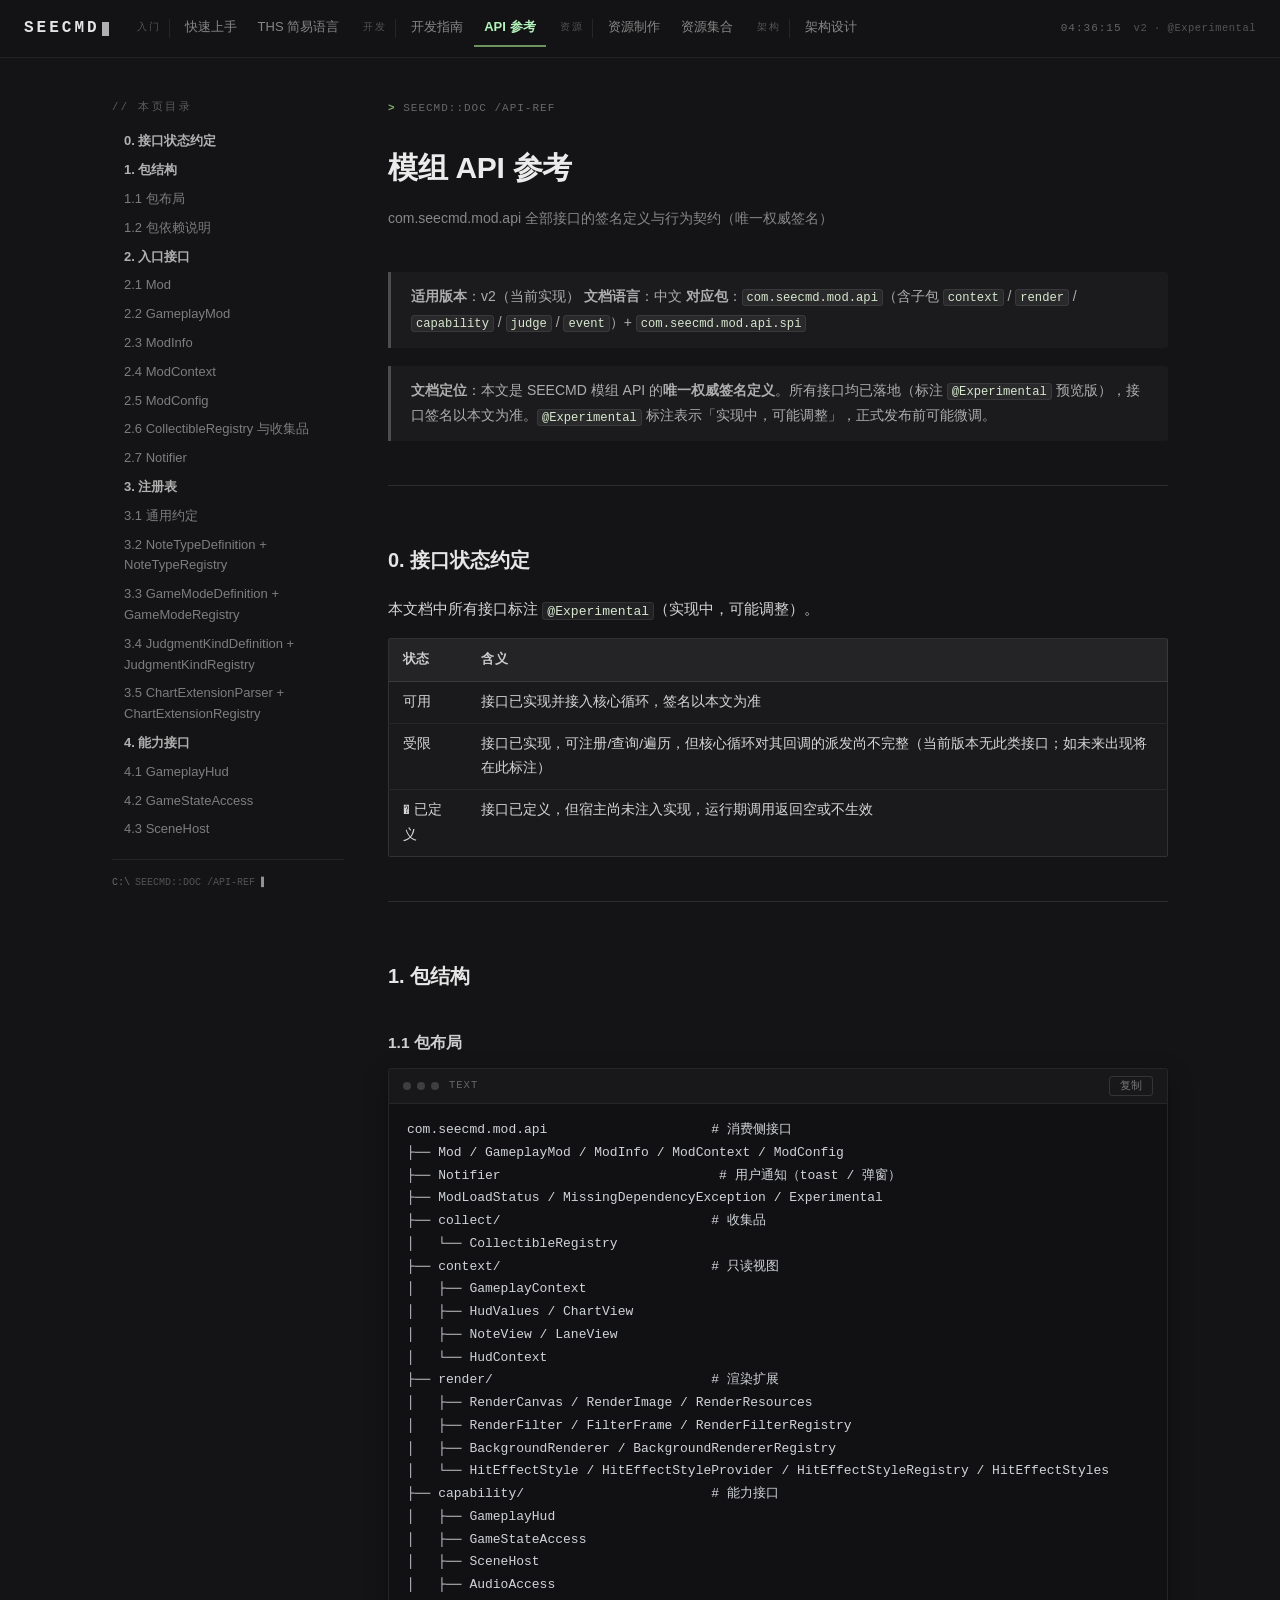
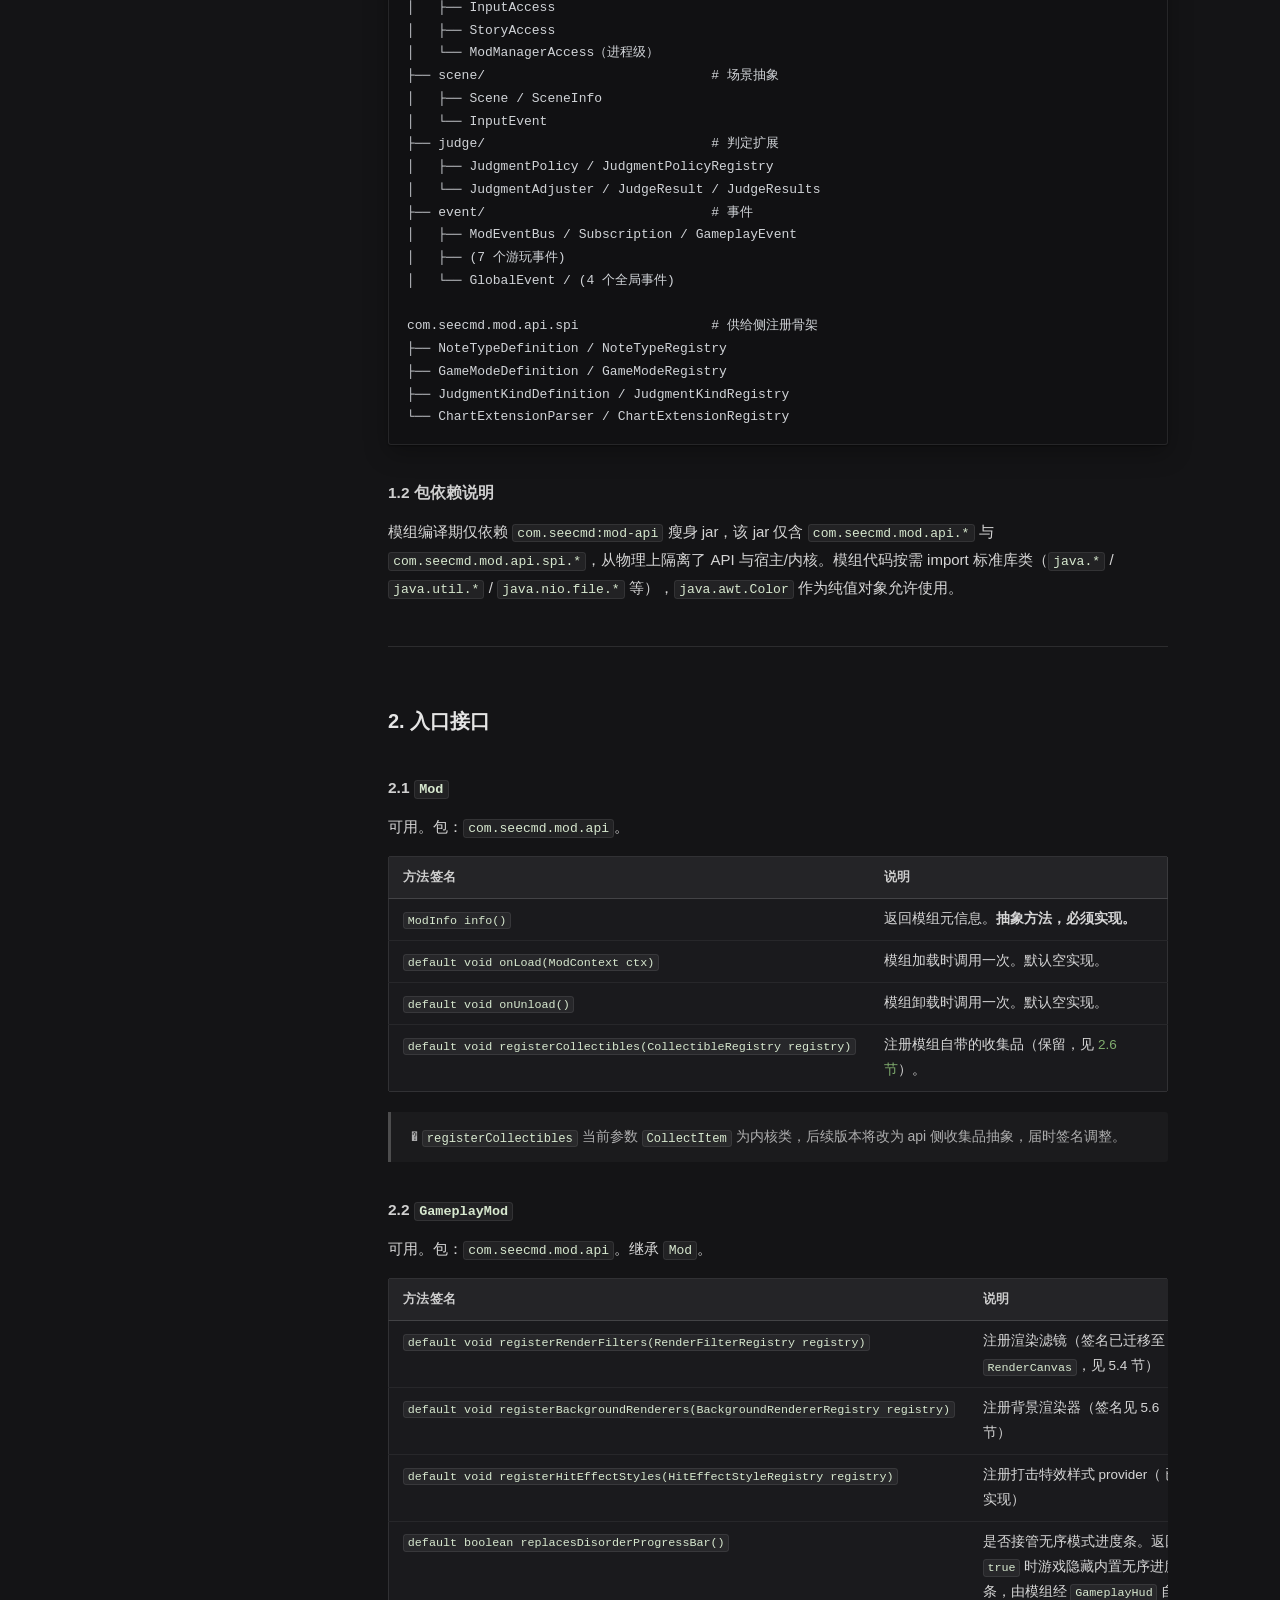
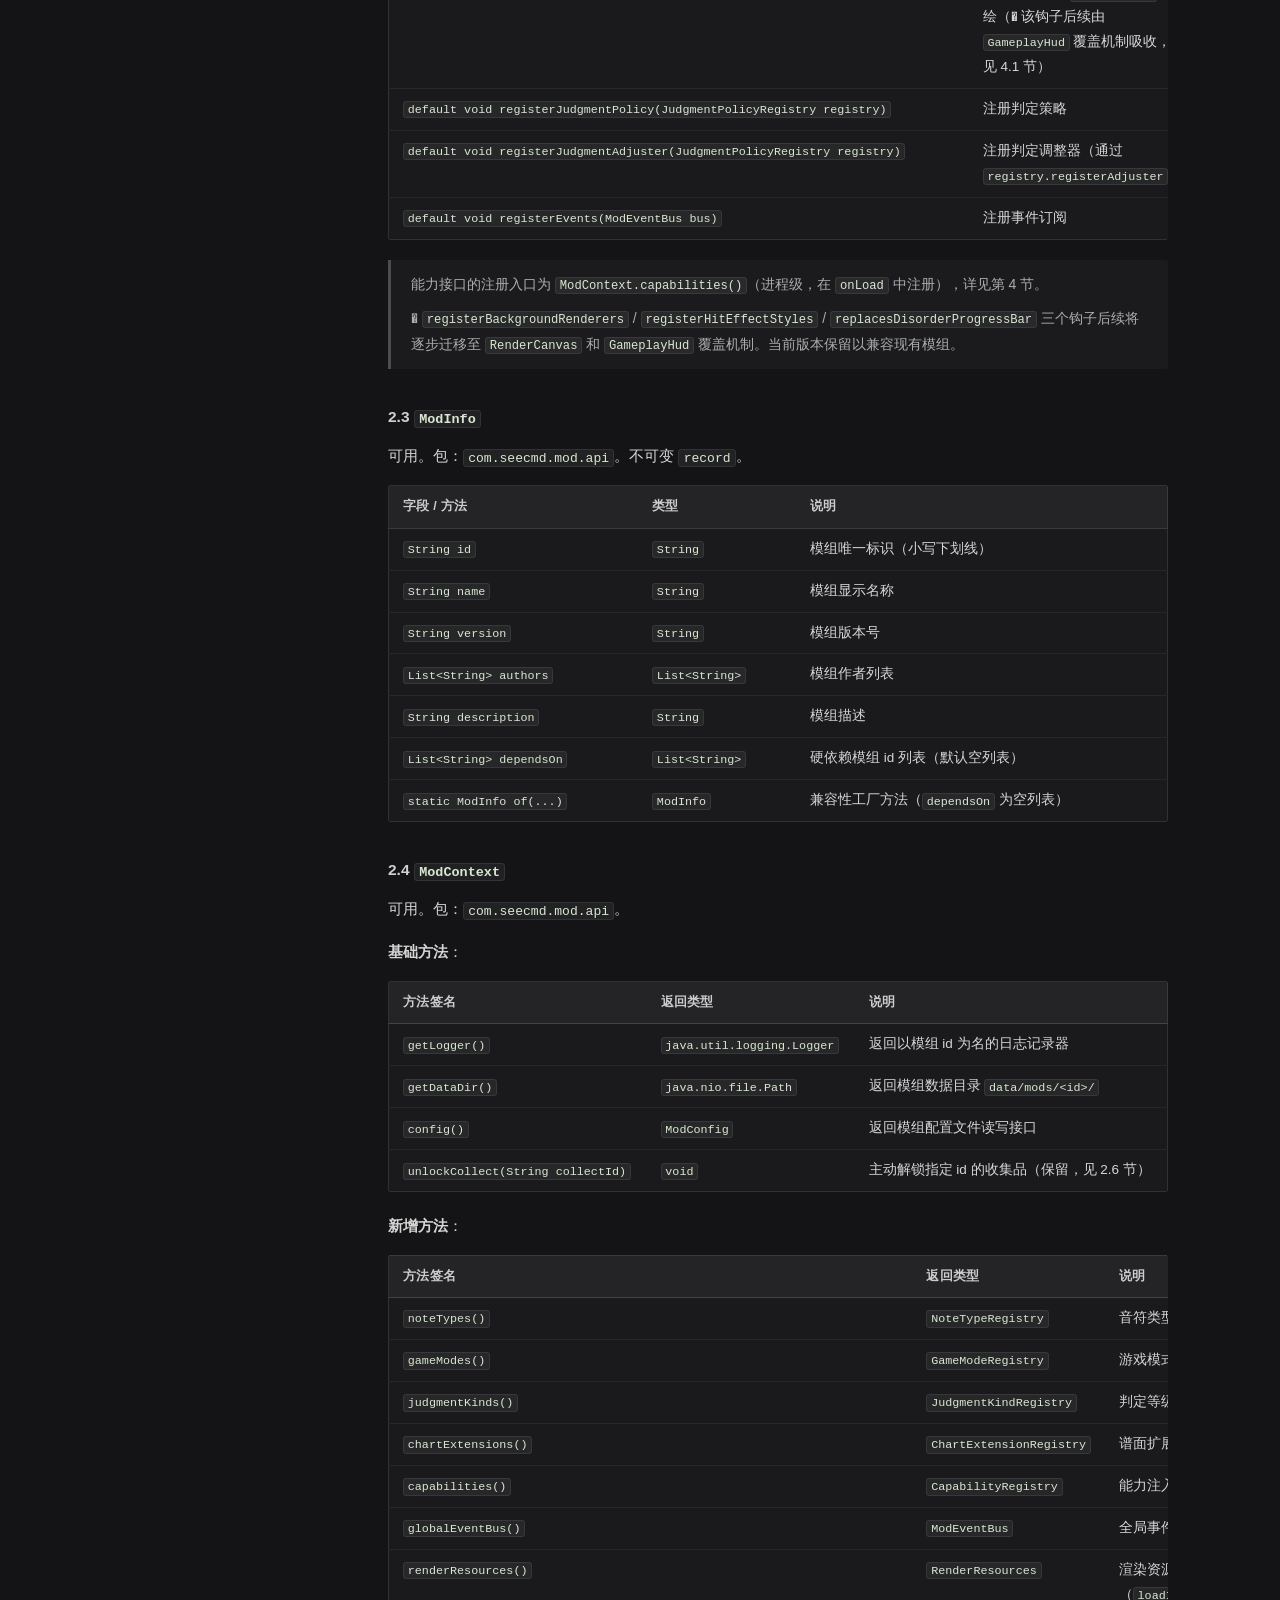
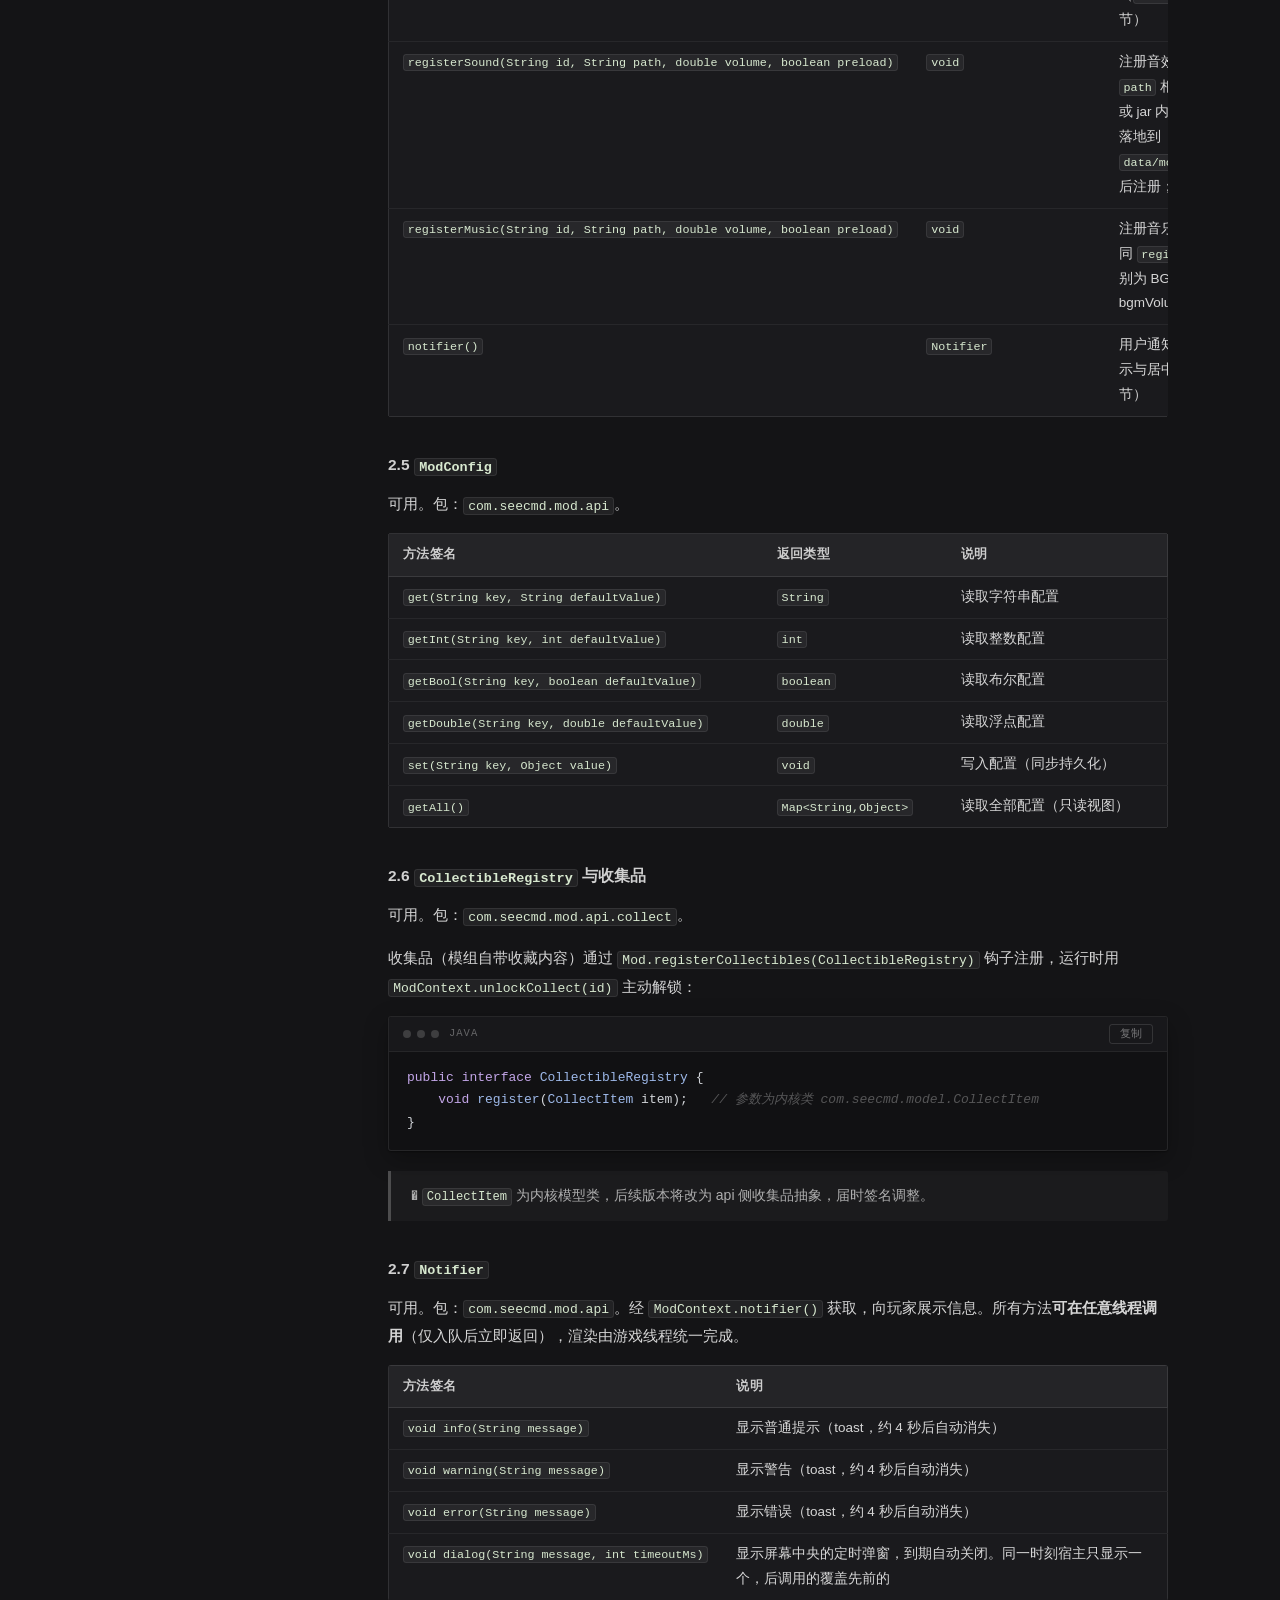
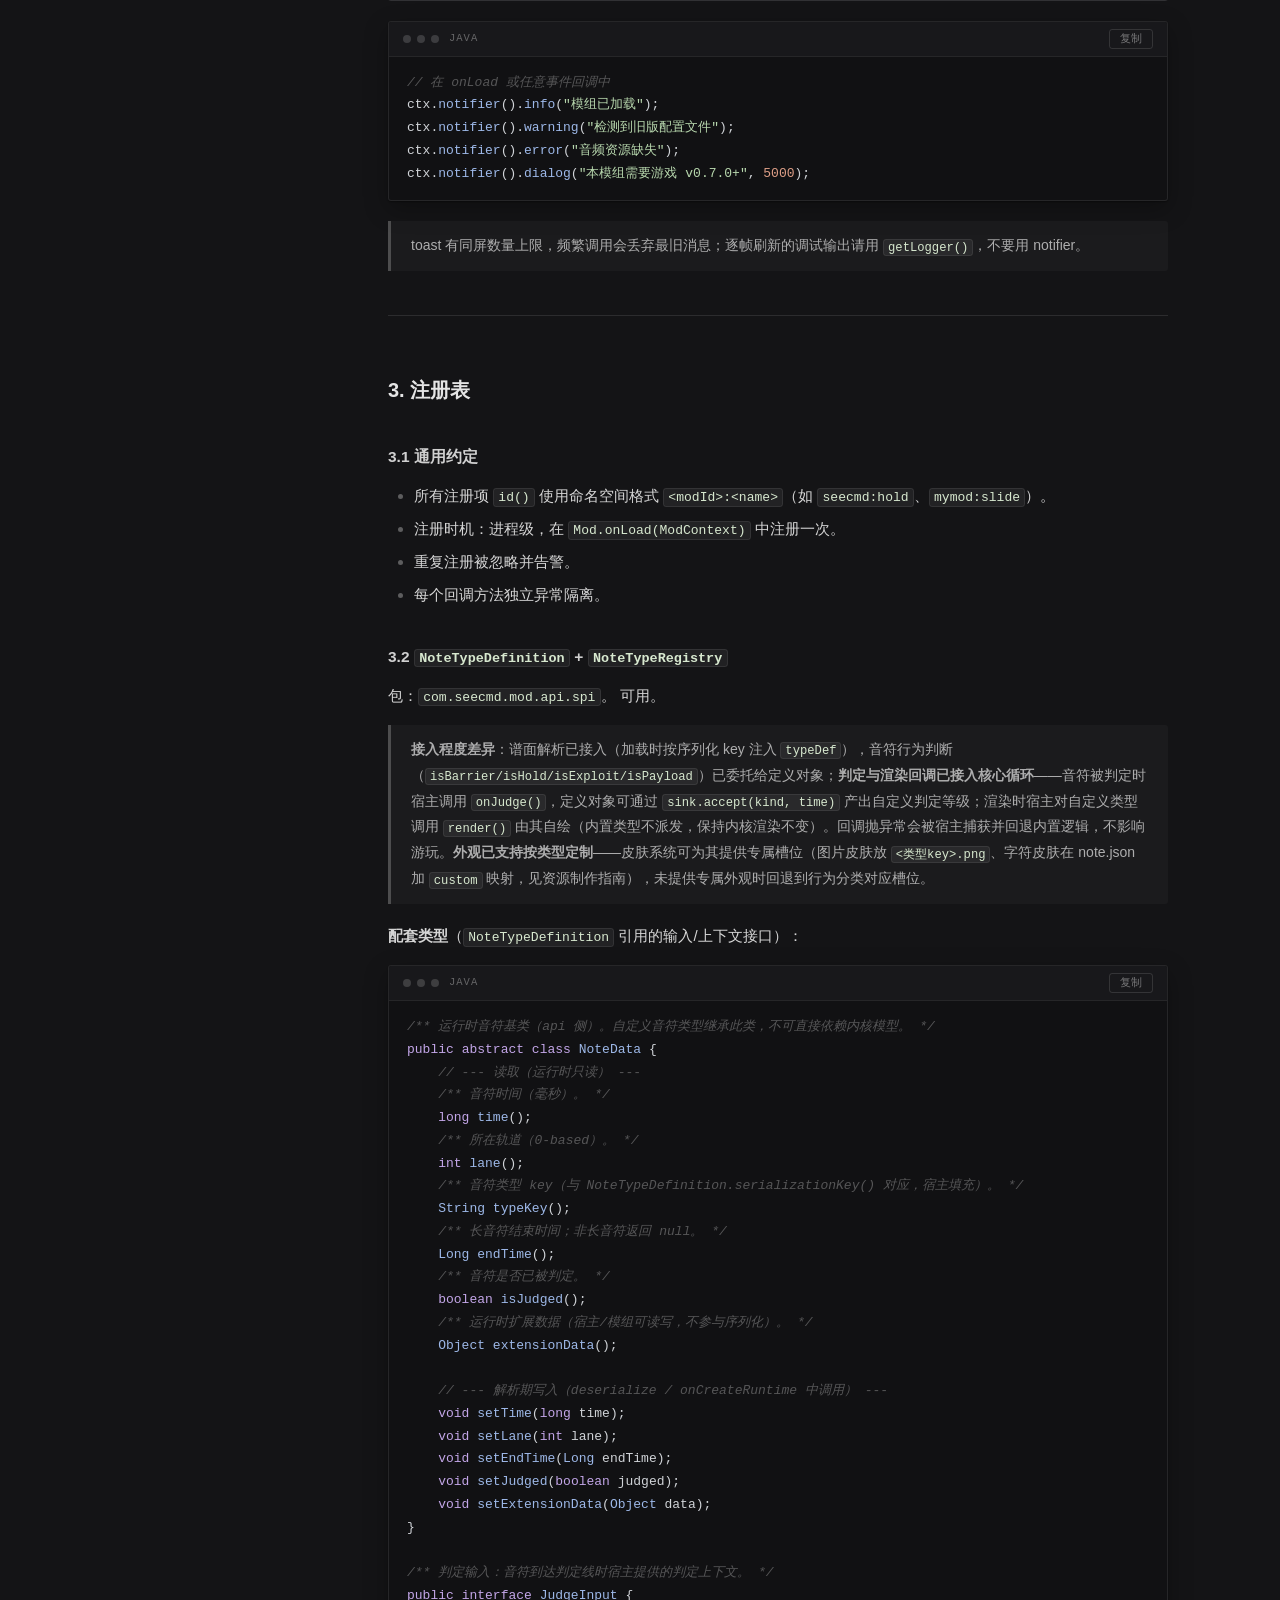
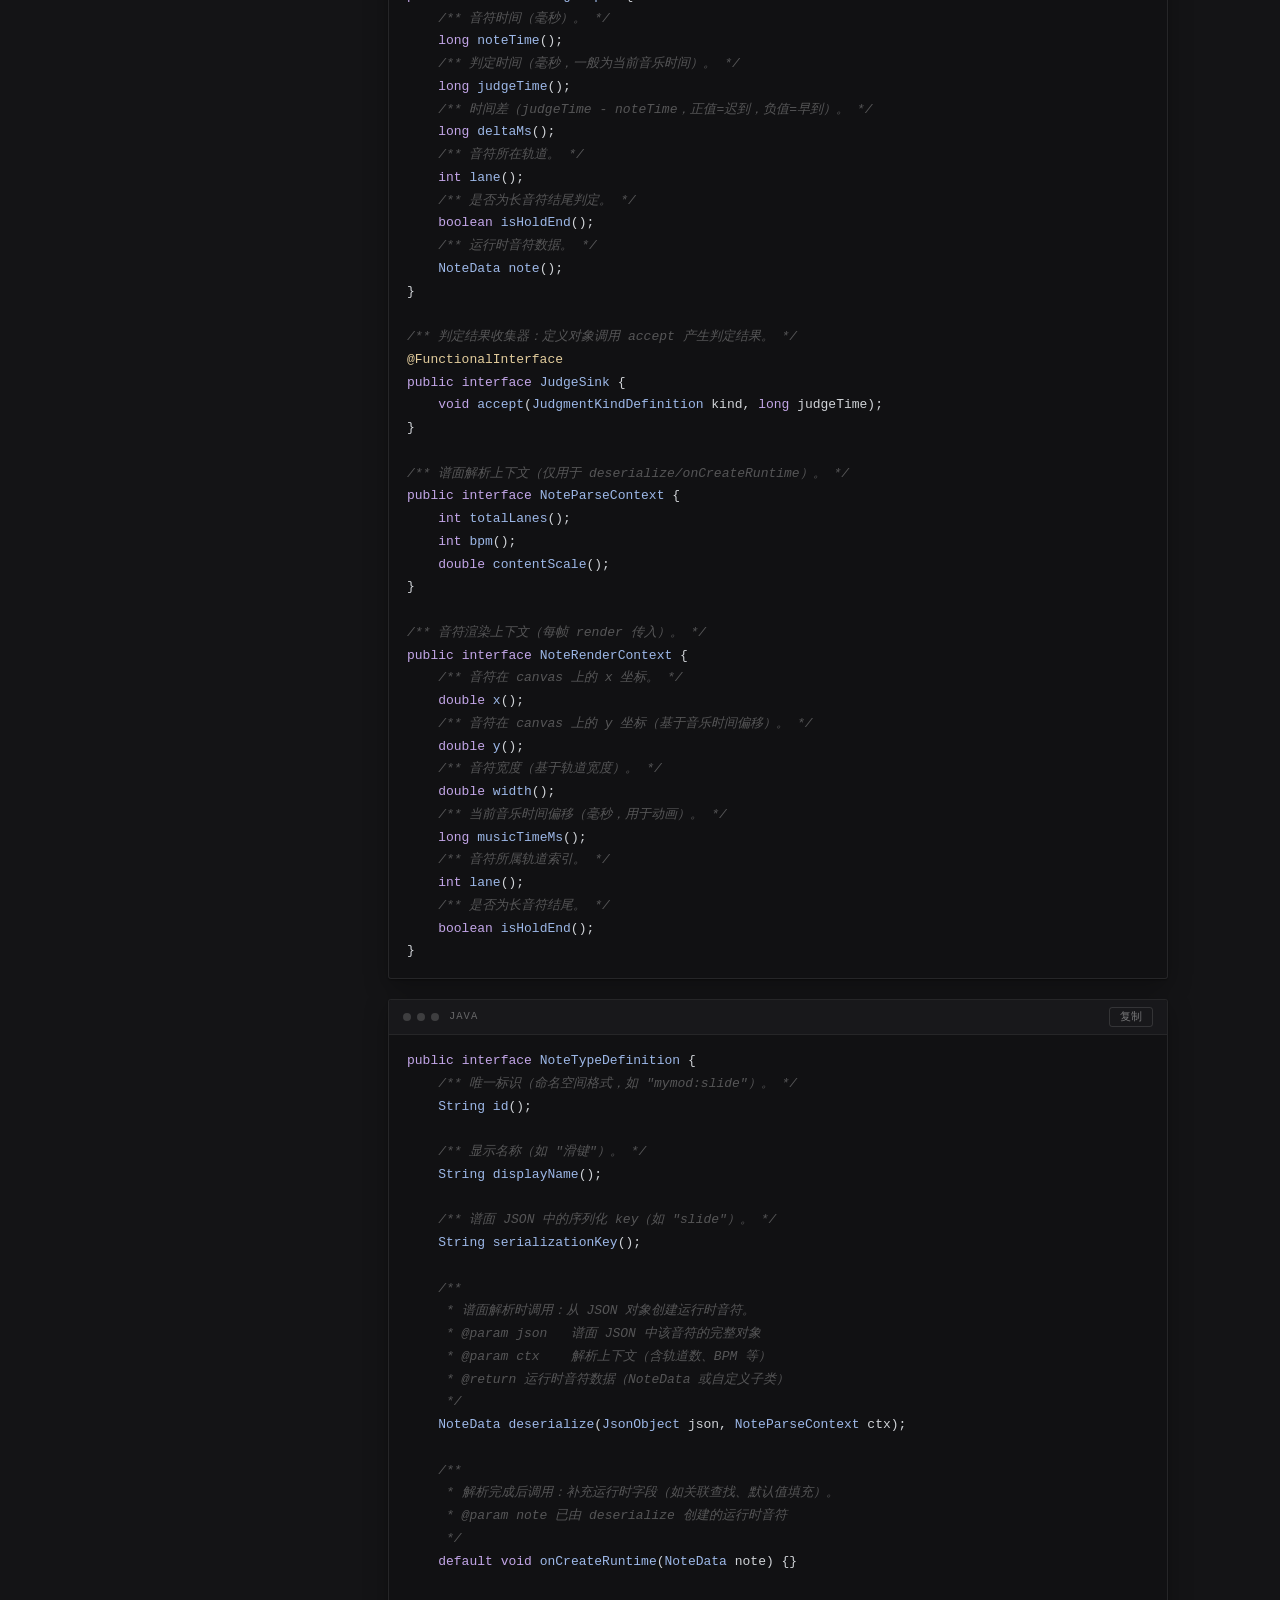
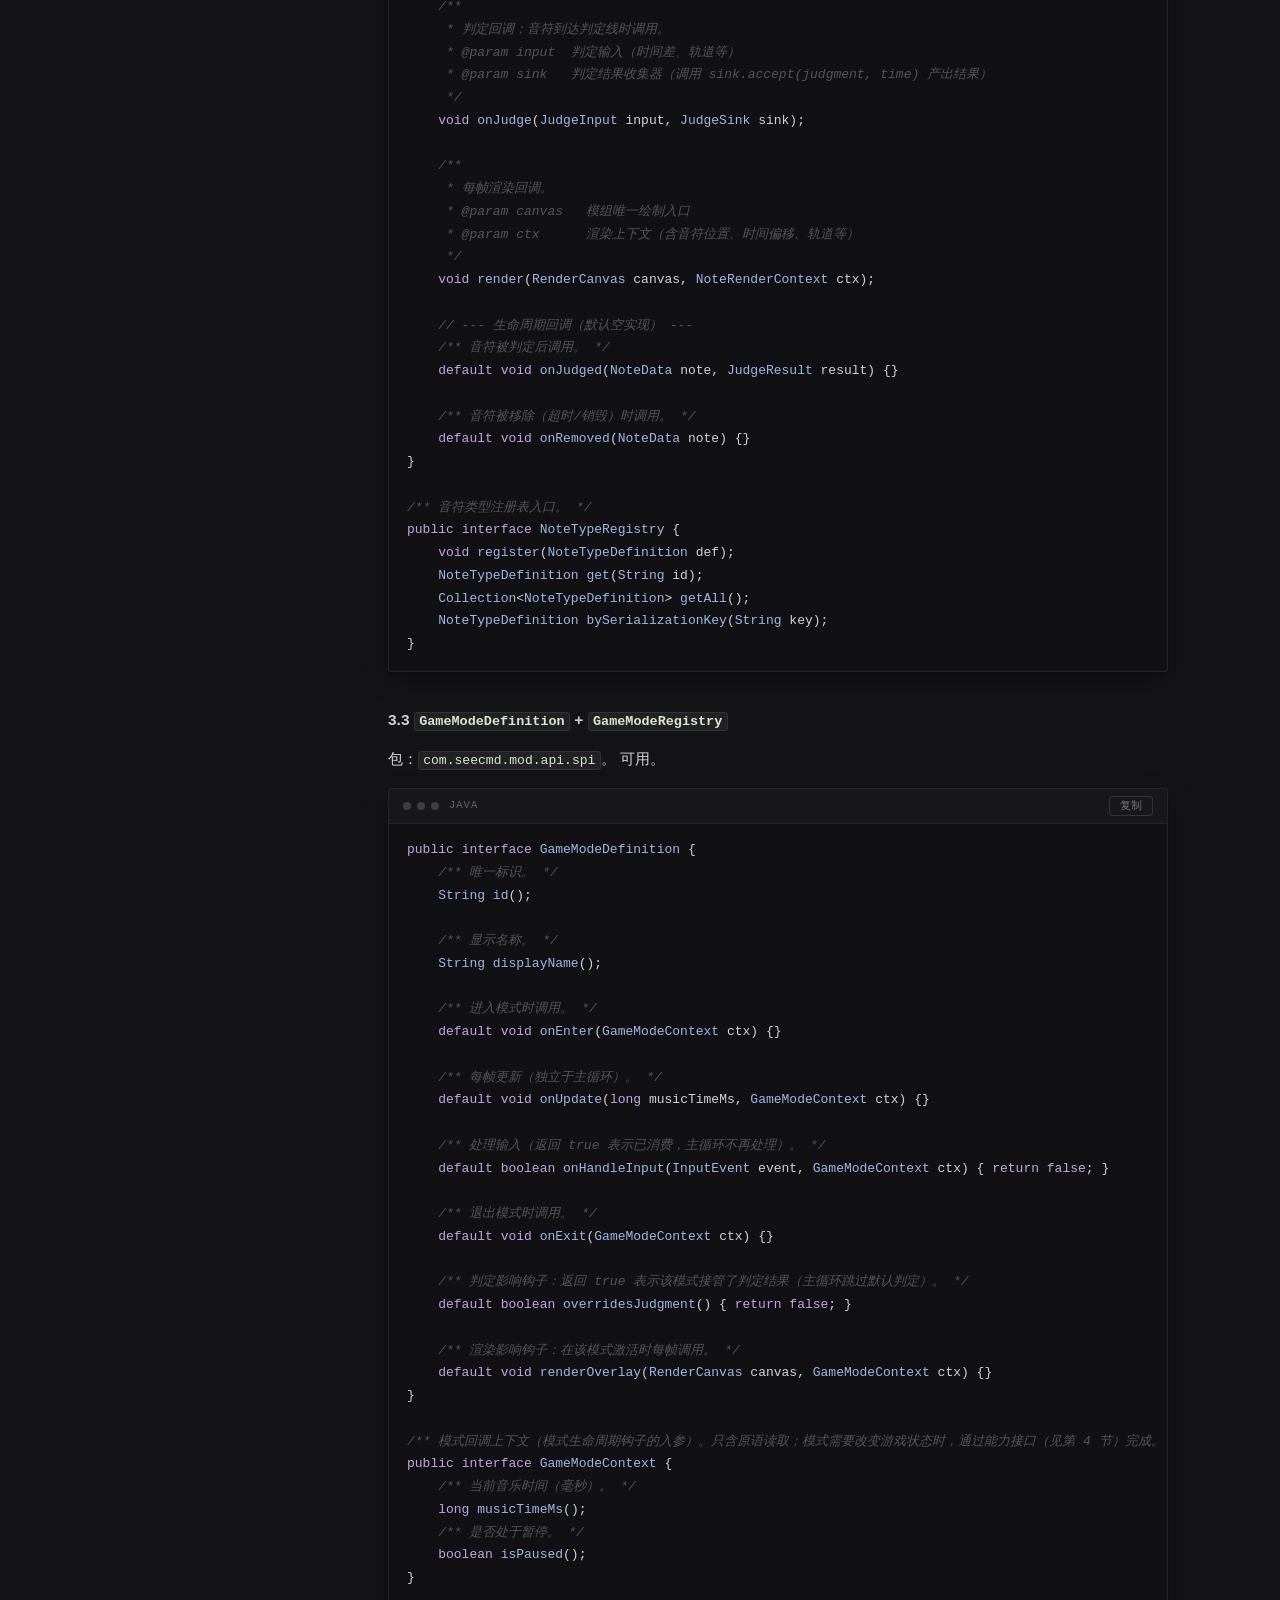
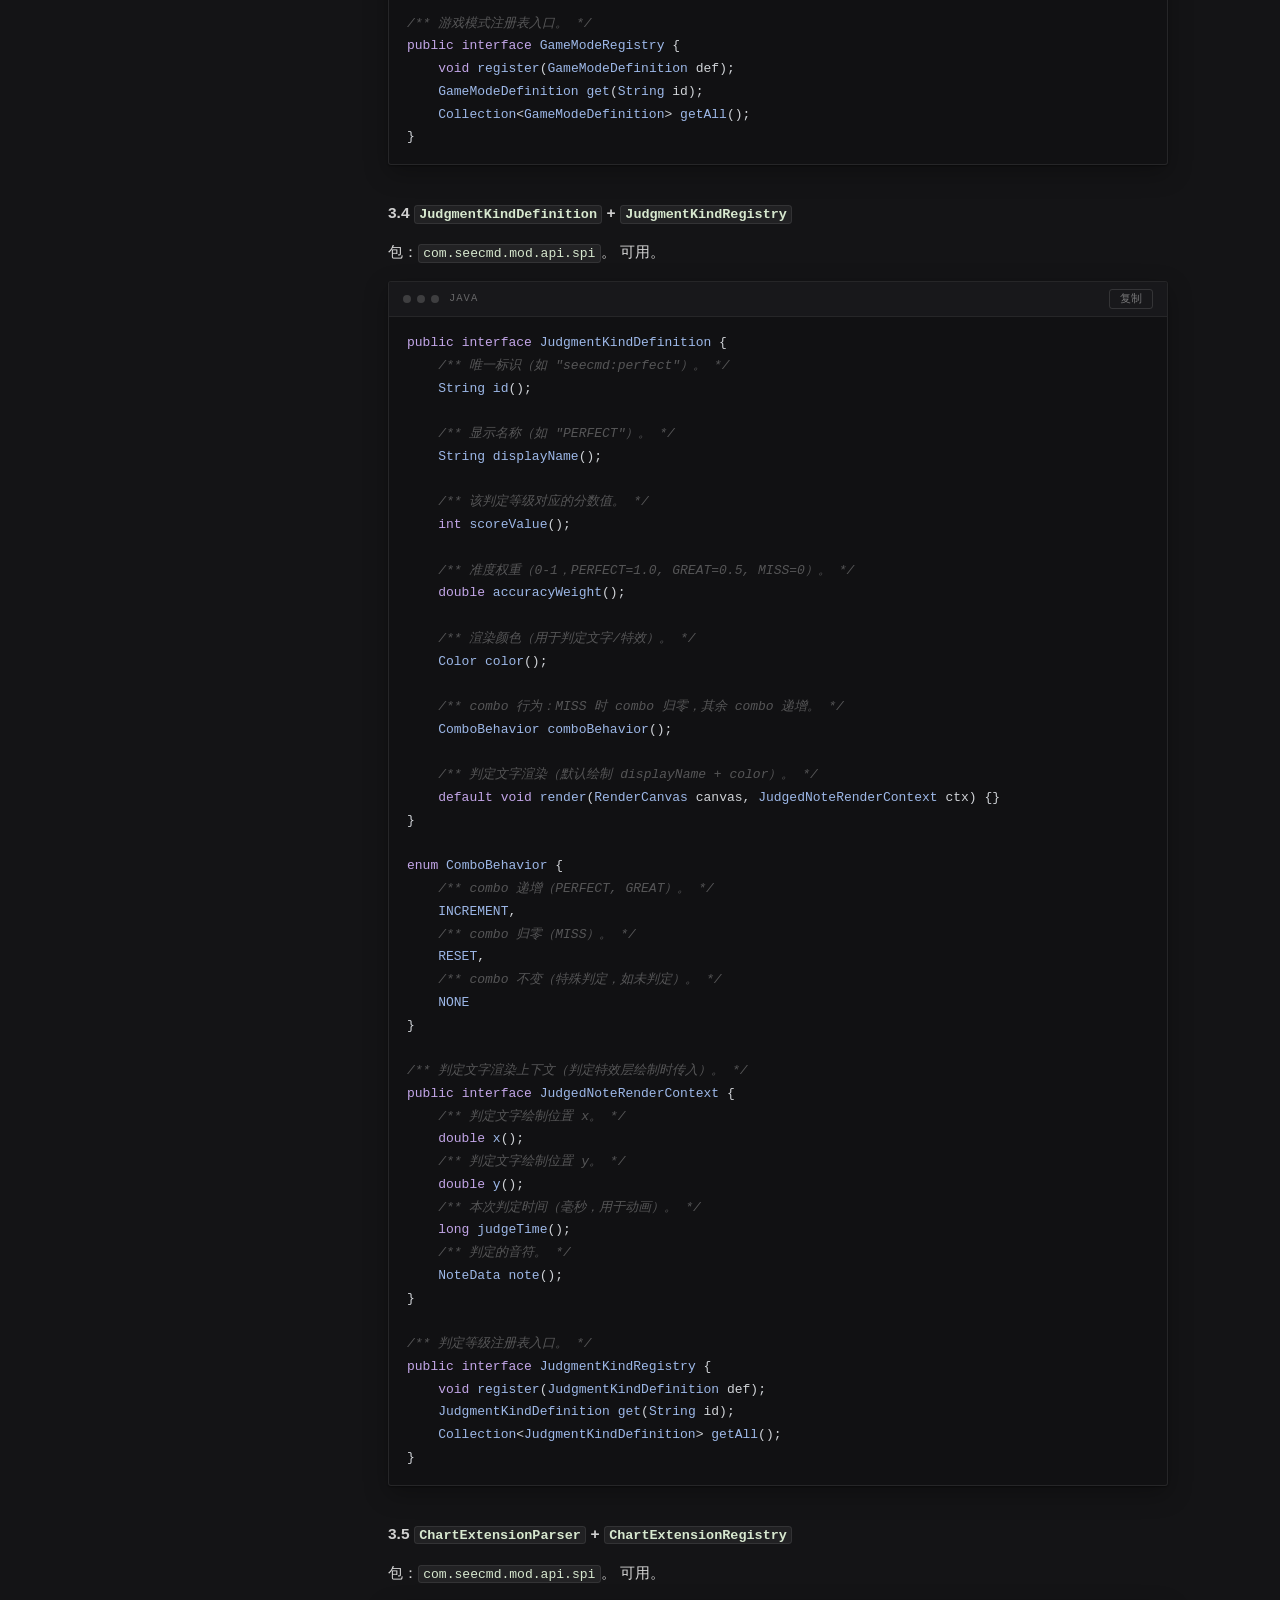
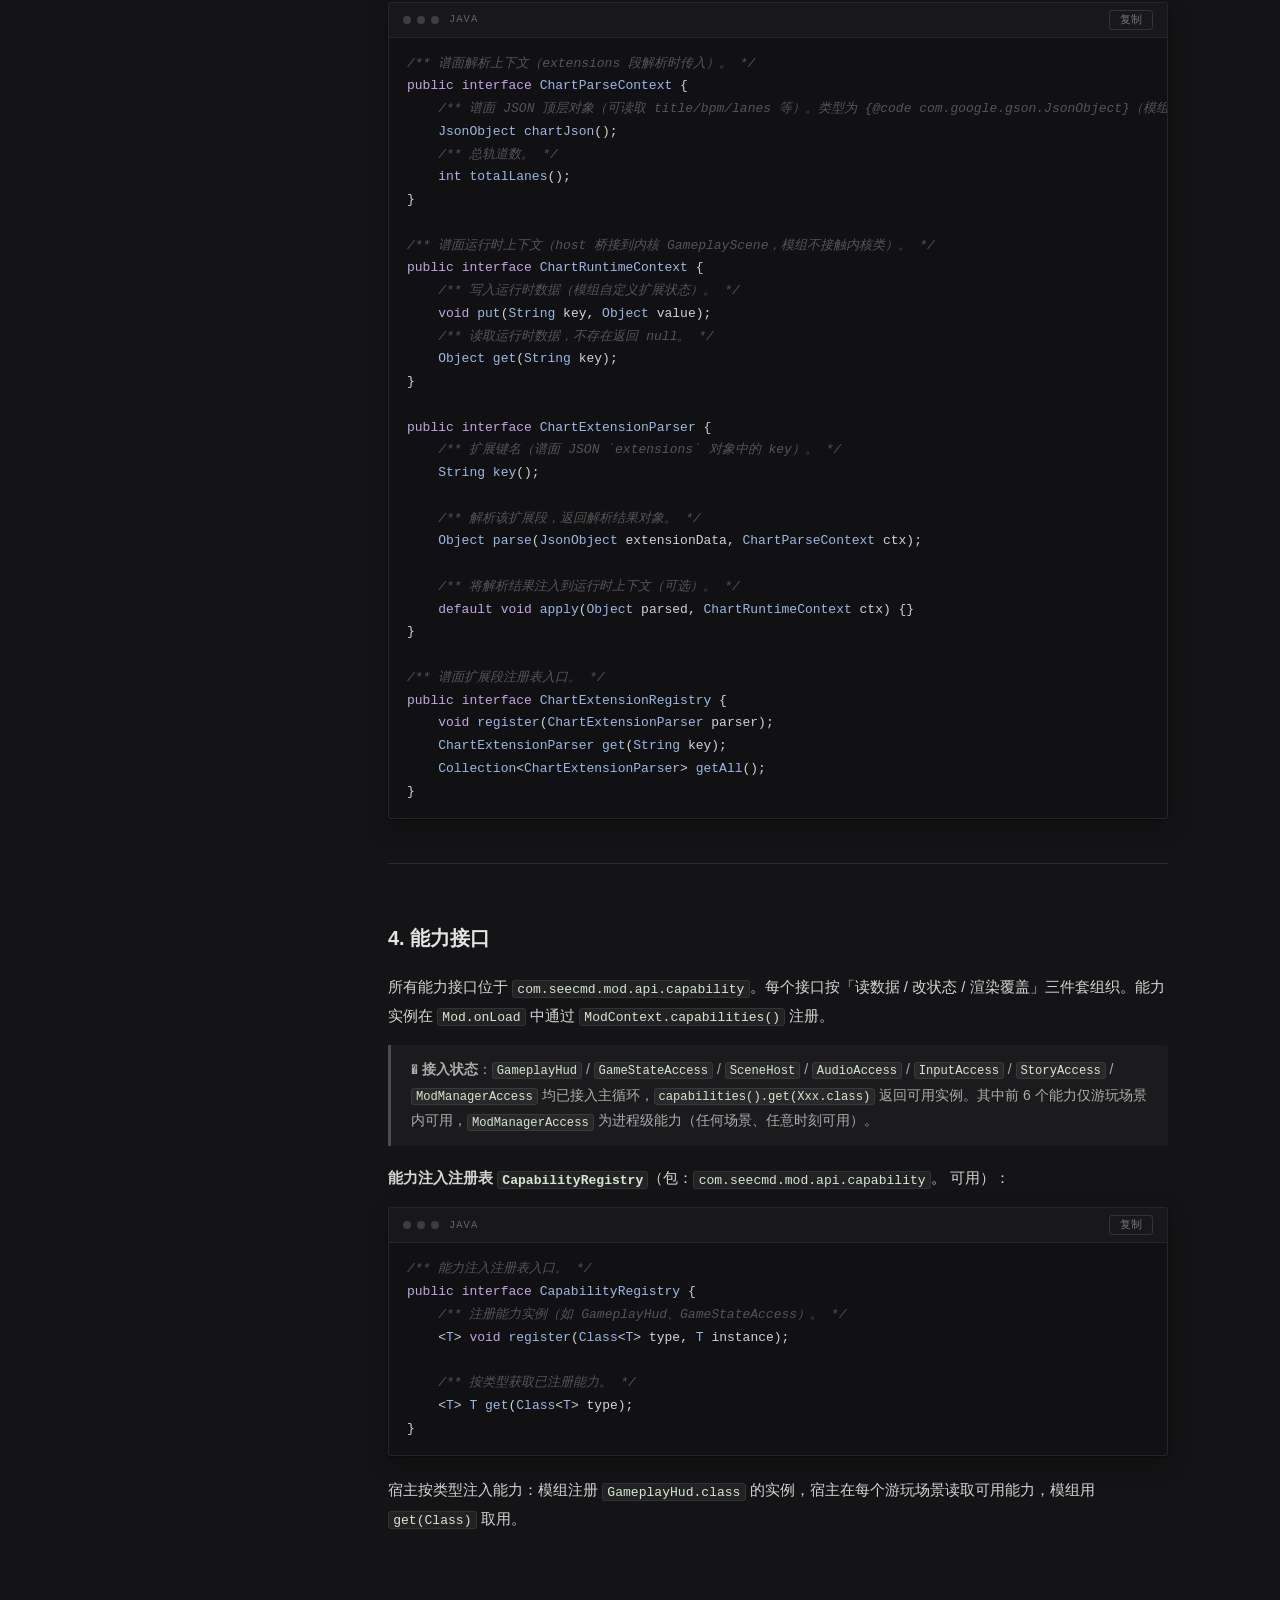
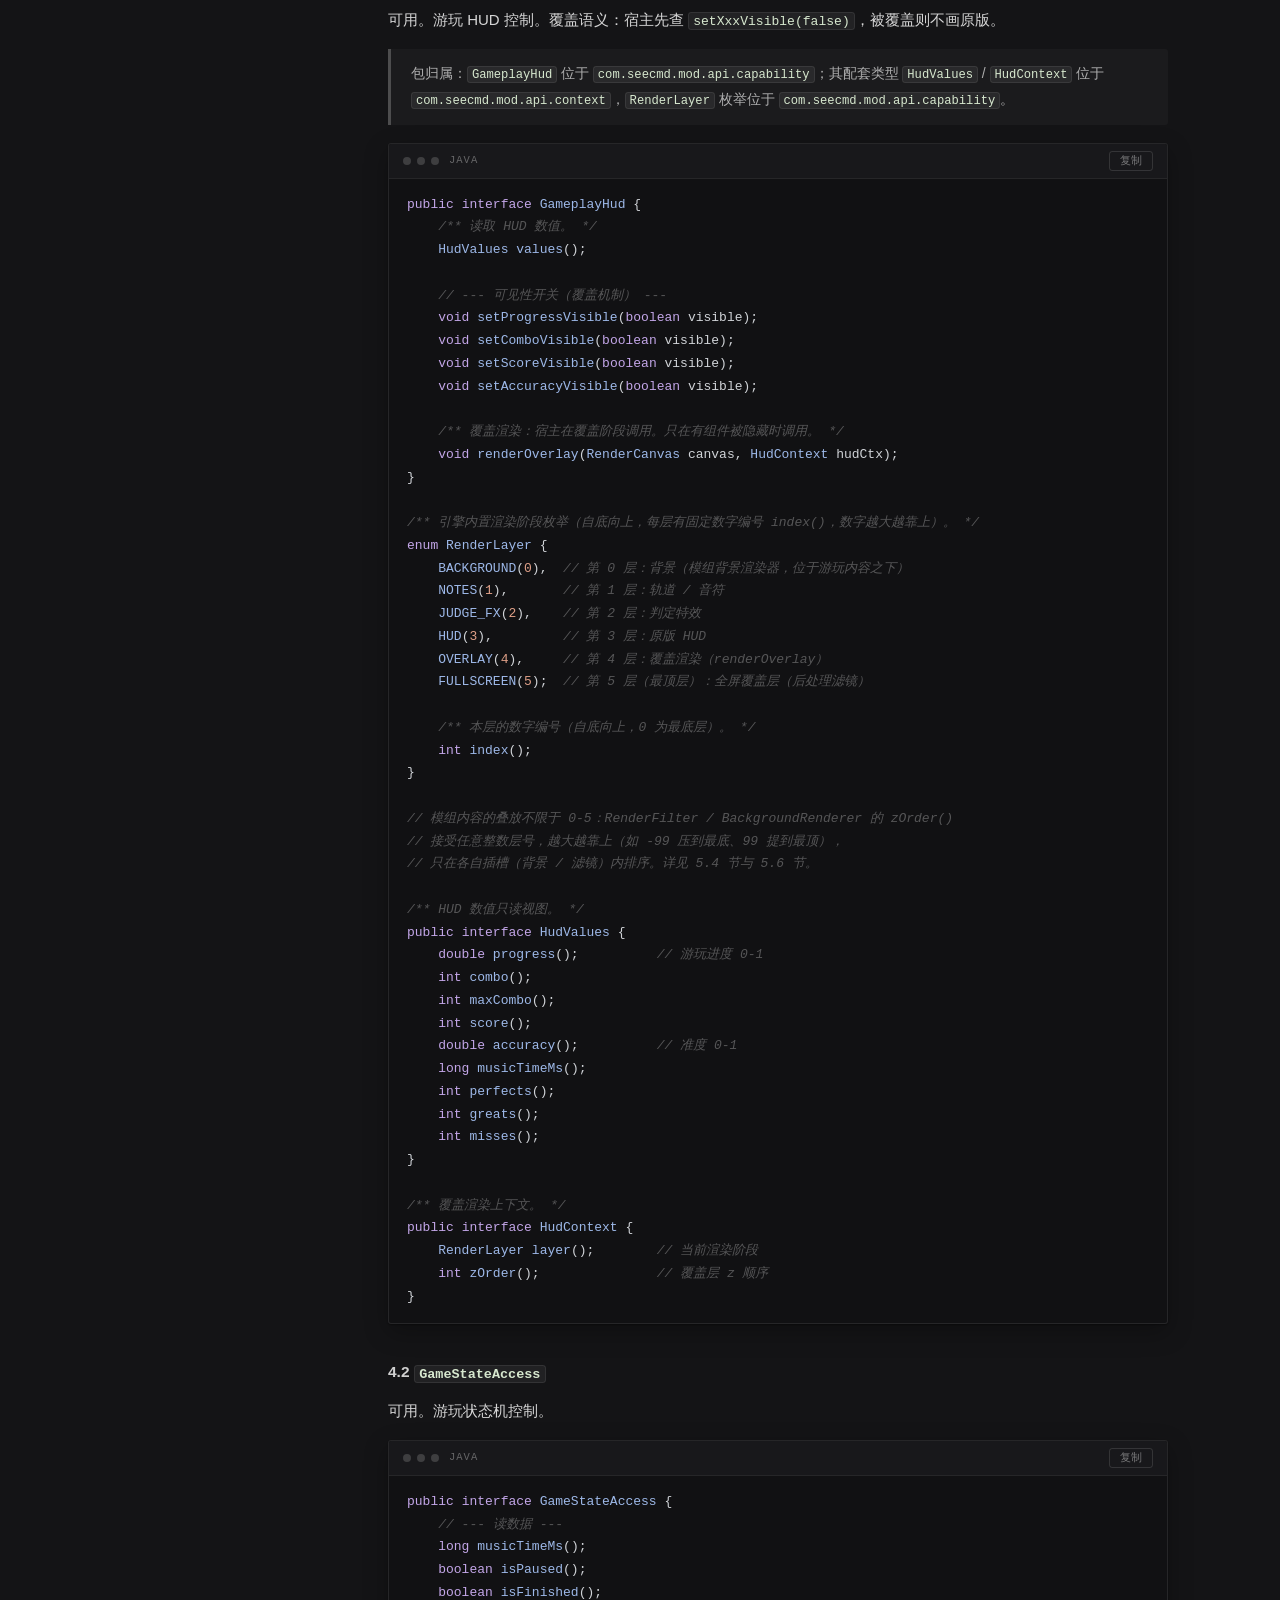
==== commit 3edfb083: "Update to 0.7.0: mod-api, docs, template" ====
--- a/api.html
+++ b/api.html
@@ -120,7 +120,7 @@
 ctx.notifier().info(&quot;模组已加载&quot;);
 ctx.notifier().warning(&quot;检测到旧版配置文件&quot;);
 ctx.notifier().error(&quot;音频资源缺失&quot;);
-ctx.notifier().dialog(&quot;本模组需要游戏 v0.6.7+&quot;, 5000);</code></pre></div>
+ctx.notifier().dialog(&quot;本模组需要游戏 v0.7.0+&quot;, 5000);</code></pre></div>
 <blockquote><p>toast 有同屏数量上限，频繁调用会丢弃最旧消息；逐帧刷新的调试输出请用 <code>getLogger()</code>，不要用 notifier。</p></blockquote>
 <hr>
 <h2 id="3-注册表">3. 注册表</h2>
